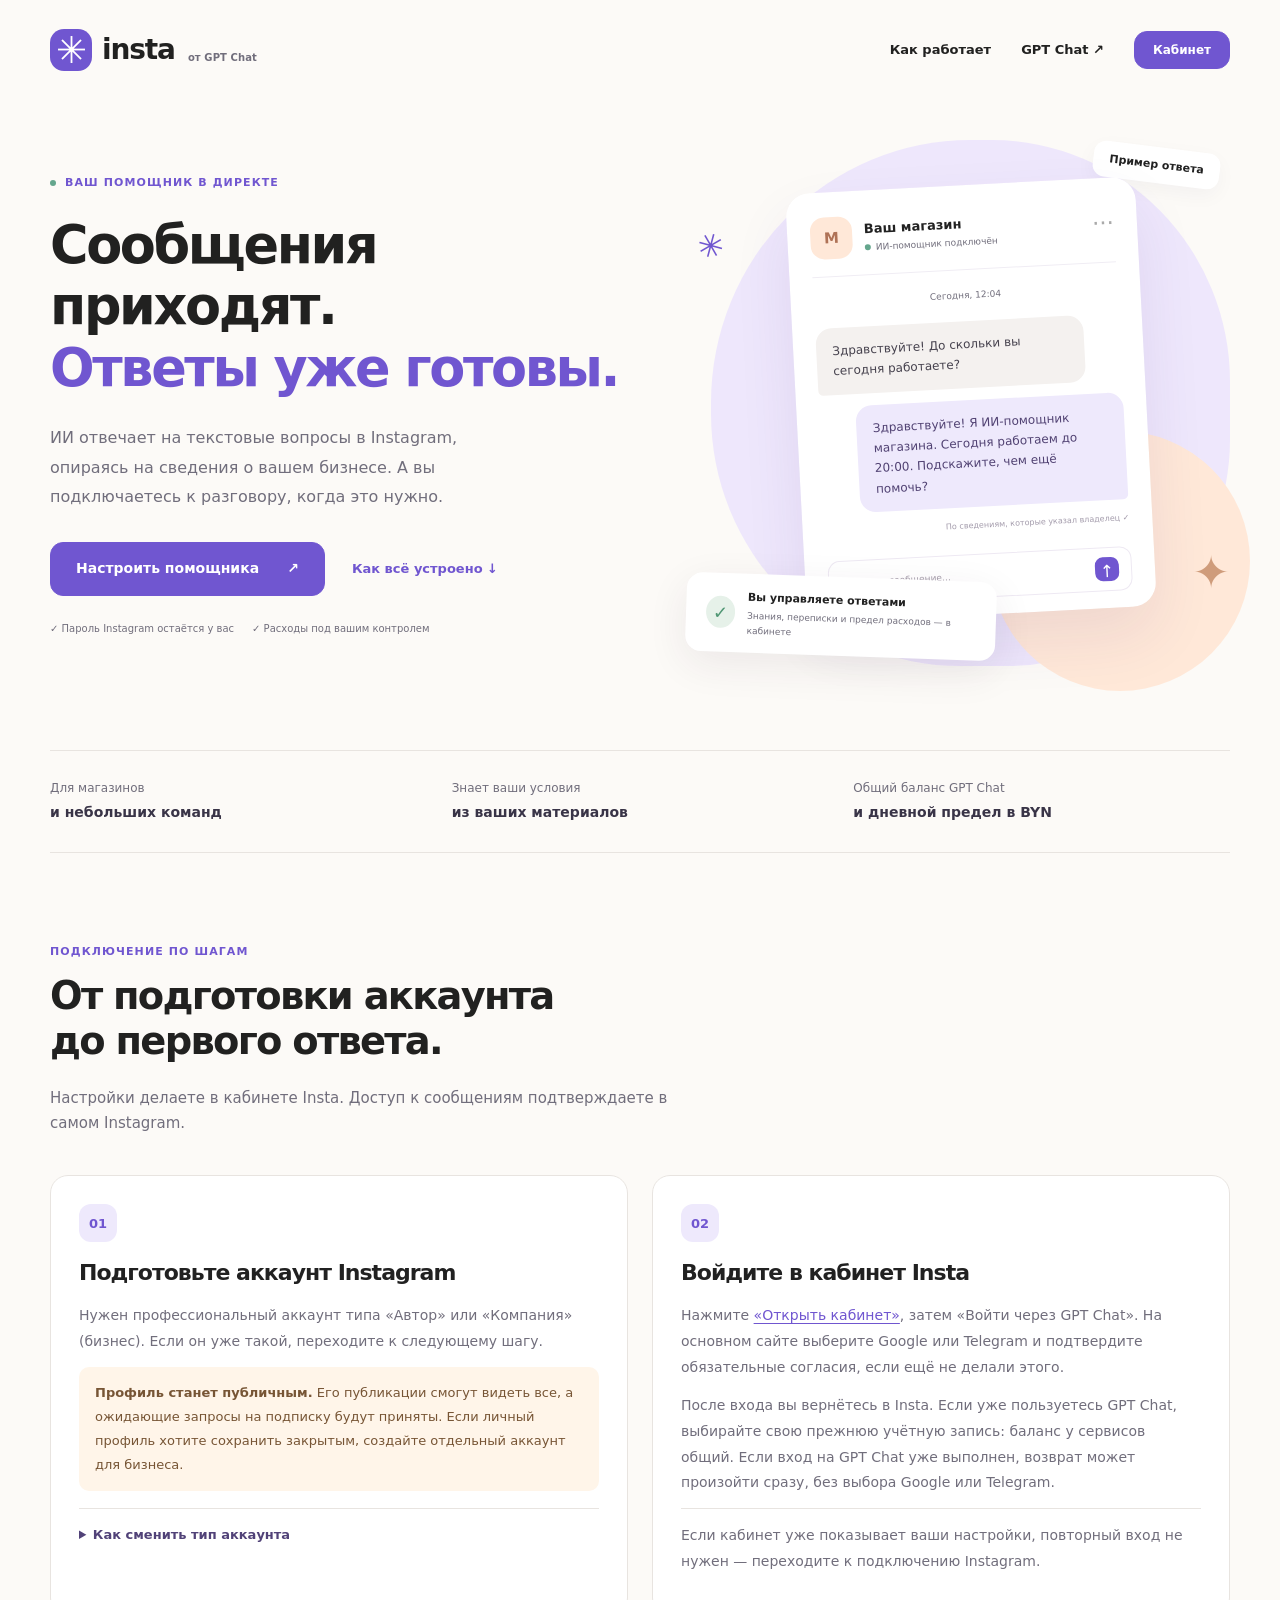
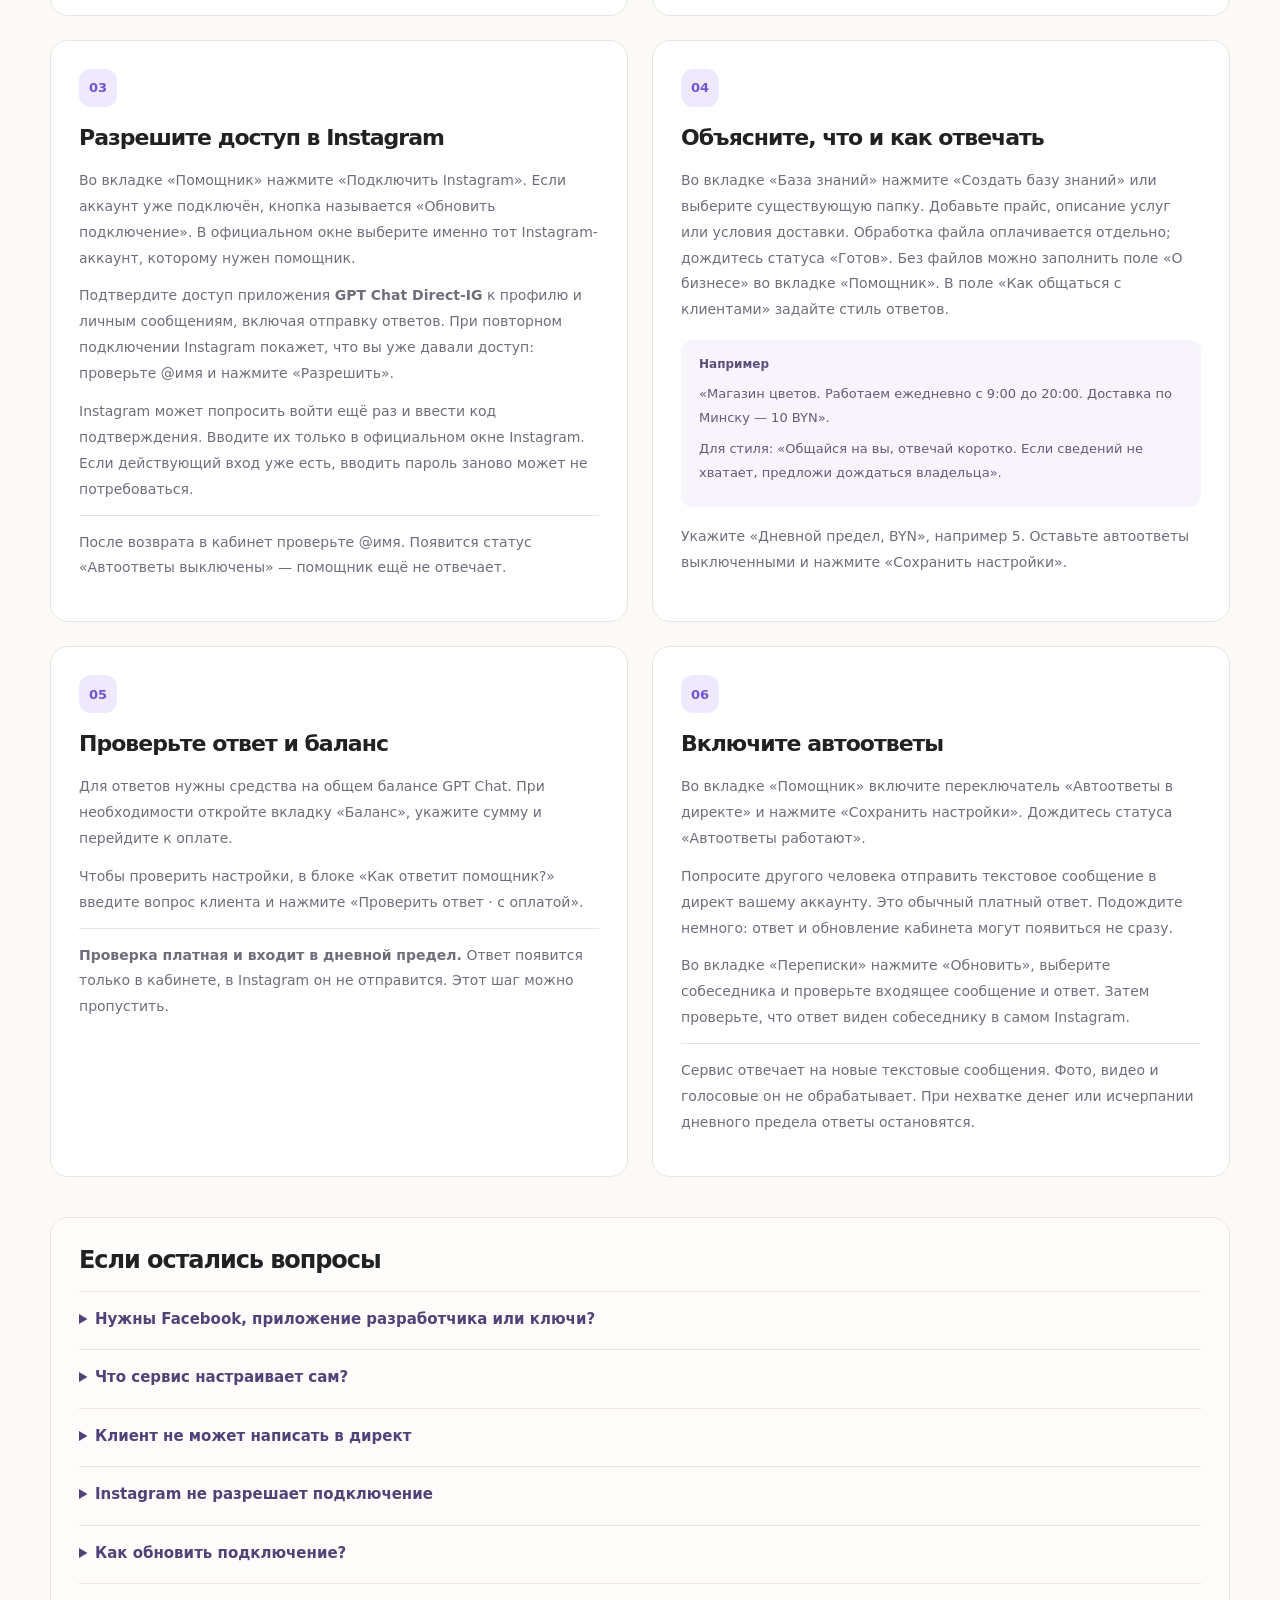
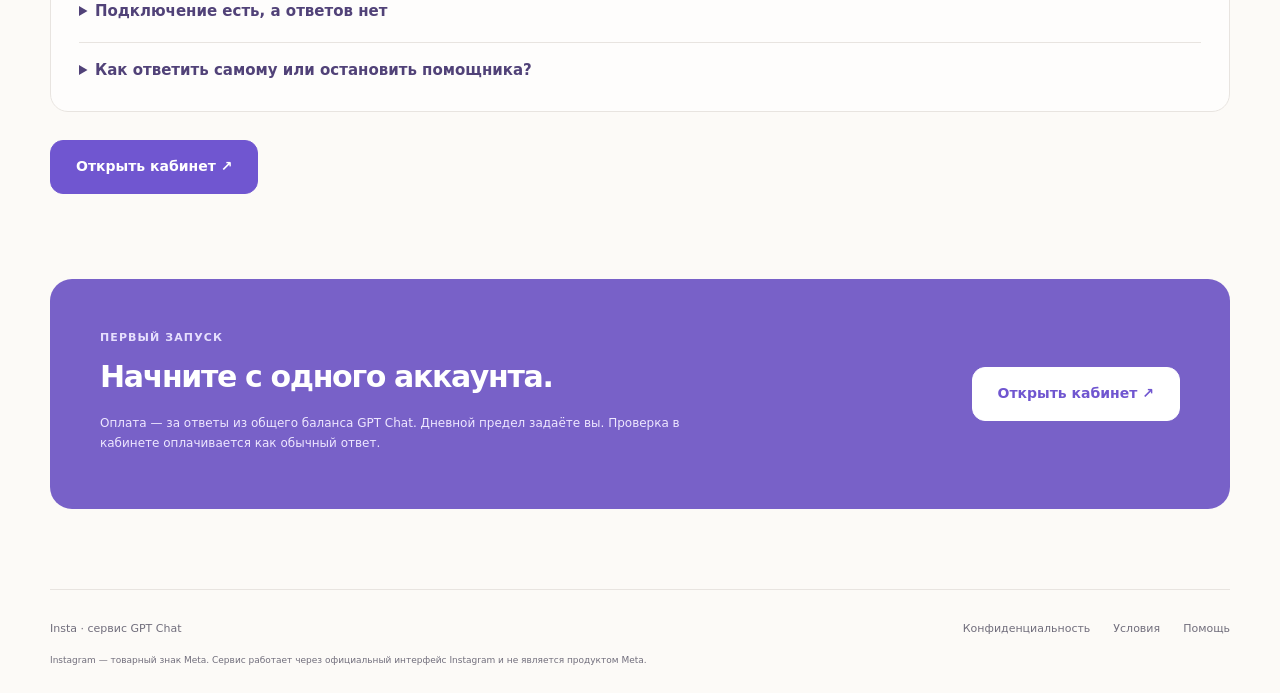
==== index.html @ 2edbf83d "Сохранить локальную сборку Insta" ====
<!DOCTYPE html><html  lang="ru"><head><meta charset="utf-8">
<meta name="viewport" content="width=device-width, initial-scale=1">
<title>Insta — ИИ-помощник для Instagram Direct</title>
<style id="vuetify-theme-stylesheet">:root {
      --v-theme-background: 252,250,247;
      --v-theme-background-overlay-multiplier: 1;
      --v-theme-surface: 255,255,255;
      --v-theme-surface-overlay-multiplier: 1;
      --v-theme-surface-bright: 255,255,255;
      --v-theme-surface-bright-overlay-multiplier: 1;
      --v-theme-surface-light: 238,238,238;
      --v-theme-surface-light-overlay-multiplier: 1;
      --v-theme-surface-variant: 66,66,66;
      --v-theme-surface-variant-overlay-multiplier: 2;
      --v-theme-on-surface-variant: 238,238,238;
      --v-theme-primary: 112,86,208;
      --v-theme-primary-overlay-multiplier: 2;
      --v-theme-primary-darken-1: 31,85,146;
      --v-theme-primary-darken-1-overlay-multiplier: 2;
      --v-theme-secondary: 72,169,166;
      --v-theme-secondary-overlay-multiplier: 1;
      --v-theme-secondary-darken-1: 1,135,134;
      --v-theme-secondary-darken-1-overlay-multiplier: 1;
      --v-theme-error: 173,69,60;
      --v-theme-error-overlay-multiplier: 2;
      --v-theme-info: 112,86,208;
      --v-theme-info-overlay-multiplier: 2;
      --v-theme-success: 57,118,88;
      --v-theme-success-overlay-multiplier: 2;
      --v-theme-warning: 166,108,39;
      --v-theme-warning-overlay-multiplier: 1;
      --v-theme-on-background: 0,0,0;
      --v-theme-on-surface: 0,0,0;
      --v-theme-on-surface-bright: 0,0,0;
      --v-theme-on-surface-light: 0,0,0;
      --v-theme-on-primary: 255,255,255;
      --v-theme-on-primary-darken-1: 255,255,255;
      --v-theme-on-secondary: 255,255,255;
      --v-theme-on-secondary-darken-1: 255,255,255;
      --v-theme-on-error: 255,255,255;
      --v-theme-on-info: 255,255,255;
      --v-theme-on-success: 255,255,255;
      --v-theme-on-warning: 255,255,255;
      --v-border-color: 0, 0, 0;
      --v-border-opacity: 0.12;
      --v-high-emphasis-opacity: 0.87;
      --v-medium-emphasis-opacity: 0.6;
      --v-disabled-opacity: 0.38;
      --v-idle-opacity: 0.04;
      --v-hover-opacity: 0.04;
      --v-focus-opacity: 0.12;
      --v-selected-opacity: 0.08;
      --v-activated-opacity: 0.12;
      --v-pressed-opacity: 0.12;
      --v-dragged-opacity: 0.08;
      --v-theme-kbd: 238, 238, 238;
      --v-theme-on-kbd: 0, 0, 0;
      --v-theme-code: 245, 245, 245;
      --v-theme-on-code: 0, 0, 0;
    }
    .v-theme--light {
      color-scheme: normal;
      --v-theme-background: 255,255,255;
      --v-theme-background-overlay-multiplier: 1;
      --v-theme-surface: 255,255,255;
      --v-theme-surface-overlay-multiplier: 1;
      --v-theme-surface-bright: 255,255,255;
      --v-theme-surface-bright-overlay-multiplier: 1;
      --v-theme-surface-light: 238,238,238;
      --v-theme-surface-light-overlay-multiplier: 1;
      --v-theme-surface-variant: 66,66,66;
      --v-theme-surface-variant-overlay-multiplier: 2;
      --v-theme-on-surface-variant: 238,238,238;
      --v-theme-primary: 24,103,192;
      --v-theme-primary-overlay-multiplier: 2;
      --v-theme-primary-darken-1: 31,85,146;
      --v-theme-primary-darken-1-overlay-multiplier: 2;
      --v-theme-secondary: 72,169,166;
      --v-theme-secondary-overlay-multiplier: 1;
      --v-theme-secondary-darken-1: 1,135,134;
      --v-theme-secondary-darken-1-overlay-multiplier: 1;
      --v-theme-error: 176,0,32;
      --v-theme-error-overlay-multiplier: 2;
      --v-theme-info: 33,150,243;
      --v-theme-info-overlay-multiplier: 1;
      --v-theme-success: 76,175,80;
      --v-theme-success-overlay-multiplier: 1;
      --v-theme-warning: 251,140,0;
      --v-theme-warning-overlay-multiplier: 1;
      --v-theme-on-background: 0,0,0;
      --v-theme-on-surface: 0,0,0;
      --v-theme-on-surface-bright: 0,0,0;
      --v-theme-on-surface-light: 0,0,0;
      --v-theme-on-primary: 255,255,255;
      --v-theme-on-primary-darken-1: 255,255,255;
      --v-theme-on-secondary: 255,255,255;
      --v-theme-on-secondary-darken-1: 255,255,255;
      --v-theme-on-error: 255,255,255;
      --v-theme-on-info: 255,255,255;
      --v-theme-on-success: 255,255,255;
      --v-theme-on-warning: 255,255,255;
      --v-border-color: 0, 0, 0;
      --v-border-opacity: 0.12;
      --v-high-emphasis-opacity: 0.87;
      --v-medium-emphasis-opacity: 0.6;
      --v-disabled-opacity: 0.38;
      --v-idle-opacity: 0.04;
      --v-hover-opacity: 0.04;
      --v-focus-opacity: 0.12;
      --v-selected-opacity: 0.08;
      --v-activated-opacity: 0.12;
      --v-pressed-opacity: 0.12;
      --v-dragged-opacity: 0.08;
      --v-theme-kbd: 238, 238, 238;
      --v-theme-on-kbd: 0, 0, 0;
      --v-theme-code: 245, 245, 245;
      --v-theme-on-code: 0, 0, 0;
    }
    .v-theme--dark {
      color-scheme: dark;
      --v-theme-background: 18,18,18;
      --v-theme-background-overlay-multiplier: 1;
      --v-theme-surface: 33,33,33;
      --v-theme-surface-overlay-multiplier: 1;
      --v-theme-surface-bright: 204,191,214;
      --v-theme-surface-bright-overlay-multiplier: 2;
      --v-theme-surface-light: 66,66,66;
      --v-theme-surface-light-overlay-multiplier: 1;
      --v-theme-surface-variant: 200,200,200;
      --v-theme-surface-variant-overlay-multiplier: 2;
      --v-theme-on-surface-variant: 0,0,0;
      --v-theme-primary: 33,150,243;
      --v-theme-primary-overlay-multiplier: 2;
      --v-theme-primary-darken-1: 39,124,193;
      --v-theme-primary-darken-1-overlay-multiplier: 2;
      --v-theme-secondary: 84,182,178;
      --v-theme-secondary-overlay-multiplier: 2;
      --v-theme-secondary-darken-1: 72,169,166;
      --v-theme-secondary-darken-1-overlay-multiplier: 2;
      --v-theme-error: 207,102,121;
      --v-theme-error-overlay-multiplier: 2;
      --v-theme-info: 33,150,243;
      --v-theme-info-overlay-multiplier: 2;
      --v-theme-success: 76,175,80;
      --v-theme-success-overlay-multiplier: 2;
      --v-theme-warning: 251,140,0;
      --v-theme-warning-overlay-multiplier: 2;
      --v-theme-on-background: 255,255,255;
      --v-theme-on-surface: 255,255,255;
      --v-theme-on-surface-bright: 0,0,0;
      --v-theme-on-surface-light: 255,255,255;
      --v-theme-on-primary: 255,255,255;
      --v-theme-on-primary-darken-1: 255,255,255;
      --v-theme-on-secondary: 255,255,255;
      --v-theme-on-secondary-darken-1: 255,255,255;
      --v-theme-on-error: 255,255,255;
      --v-theme-on-info: 255,255,255;
      --v-theme-on-success: 255,255,255;
      --v-theme-on-warning: 255,255,255;
      --v-border-color: 255, 255, 255;
      --v-border-opacity: 0.12;
      --v-high-emphasis-opacity: 1;
      --v-medium-emphasis-opacity: 0.7;
      --v-disabled-opacity: 0.5;
      --v-idle-opacity: 0.1;
      --v-hover-opacity: 0.04;
      --v-focus-opacity: 0.12;
      --v-selected-opacity: 0.08;
      --v-activated-opacity: 0.12;
      --v-pressed-opacity: 0.16;
      --v-dragged-opacity: 0.08;
      --v-theme-kbd: 66, 66, 66;
      --v-theme-on-kbd: 255, 255, 255;
      --v-theme-code: 52, 52, 52;
      --v-theme-on-code: 204, 204, 204;
    }
    .v-theme--insta {
      color-scheme: normal;
      --v-theme-background: 252,250,247;
      --v-theme-background-overlay-multiplier: 1;
      --v-theme-surface: 255,255,255;
      --v-theme-surface-overlay-multiplier: 1;
      --v-theme-surface-bright: 255,255,255;
      --v-theme-surface-bright-overlay-multiplier: 1;
      --v-theme-surface-light: 238,238,238;
      --v-theme-surface-light-overlay-multiplier: 1;
      --v-theme-surface-variant: 66,66,66;
      --v-theme-surface-variant-overlay-multiplier: 2;
      --v-theme-on-surface-variant: 238,238,238;
      --v-theme-primary: 112,86,208;
      --v-theme-primary-overlay-multiplier: 2;
      --v-theme-primary-darken-1: 31,85,146;
      --v-theme-primary-darken-1-overlay-multiplier: 2;
      --v-theme-secondary: 72,169,166;
      --v-theme-secondary-overlay-multiplier: 1;
      --v-theme-secondary-darken-1: 1,135,134;
      --v-theme-secondary-darken-1-overlay-multiplier: 1;
      --v-theme-error: 173,69,60;
      --v-theme-error-overlay-multiplier: 2;
      --v-theme-info: 112,86,208;
      --v-theme-info-overlay-multiplier: 2;
      --v-theme-success: 57,118,88;
      --v-theme-success-overlay-multiplier: 2;
      --v-theme-warning: 166,108,39;
      --v-theme-warning-overlay-multiplier: 1;
      --v-theme-on-background: 0,0,0;
      --v-theme-on-surface: 0,0,0;
      --v-theme-on-surface-bright: 0,0,0;
      --v-theme-on-surface-light: 0,0,0;
      --v-theme-on-primary: 255,255,255;
      --v-theme-on-primary-darken-1: 255,255,255;
      --v-theme-on-secondary: 255,255,255;
      --v-theme-on-secondary-darken-1: 255,255,255;
      --v-theme-on-error: 255,255,255;
      --v-theme-on-info: 255,255,255;
      --v-theme-on-success: 255,255,255;
      --v-theme-on-warning: 255,255,255;
      --v-border-color: 0, 0, 0;
      --v-border-opacity: 0.12;
      --v-high-emphasis-opacity: 0.87;
      --v-medium-emphasis-opacity: 0.6;
      --v-disabled-opacity: 0.38;
      --v-idle-opacity: 0.04;
      --v-hover-opacity: 0.04;
      --v-focus-opacity: 0.12;
      --v-selected-opacity: 0.08;
      --v-activated-opacity: 0.12;
      --v-pressed-opacity: 0.12;
      --v-dragged-opacity: 0.08;
      --v-theme-kbd: 238, 238, 238;
      --v-theme-on-kbd: 0, 0, 0;
      --v-theme-code: 245, 245, 245;
      --v-theme-on-code: 0, 0, 0;
    }
    .bg-background {
      --v-theme-overlay-multiplier: var(--v-theme-background-overlay-multiplier);
      background-color: rgb(var(--v-theme-background)) !important;
      color: rgb(var(--v-theme-on-background)) !important;
    }
    .bg-surface {
      --v-theme-overlay-multiplier: var(--v-theme-surface-overlay-multiplier);
      background-color: rgb(var(--v-theme-surface)) !important;
      color: rgb(var(--v-theme-on-surface)) !important;
    }
    .bg-surface-bright {
      --v-theme-overlay-multiplier: var(--v-theme-surface-bright-overlay-multiplier);
      background-color: rgb(var(--v-theme-surface-bright)) !important;
      color: rgb(var(--v-theme-on-surface-bright)) !important;
    }
    .bg-surface-light {
      --v-theme-overlay-multiplier: var(--v-theme-surface-light-overlay-multiplier);
      background-color: rgb(var(--v-theme-surface-light)) !important;
      color: rgb(var(--v-theme-on-surface-light)) !important;
    }
    .bg-surface-variant {
      --v-theme-overlay-multiplier: var(--v-theme-surface-variant-overlay-multiplier);
      background-color: rgb(var(--v-theme-surface-variant)) !important;
      color: rgb(var(--v-theme-on-surface-variant)) !important;
    }
    .bg-primary {
      --v-theme-overlay-multiplier: var(--v-theme-primary-overlay-multiplier);
      background-color: rgb(var(--v-theme-primary)) !important;
      color: rgb(var(--v-theme-on-primary)) !important;
    }
    .bg-primary-darken-1 {
      --v-theme-overlay-multiplier: var(--v-theme-primary-darken-1-overlay-multiplier);
      background-color: rgb(var(--v-theme-primary-darken-1)) !important;
      color: rgb(var(--v-theme-on-primary-darken-1)) !important;
    }
    .bg-secondary {
      --v-theme-overlay-multiplier: var(--v-theme-secondary-overlay-multiplier);
      background-color: rgb(var(--v-theme-secondary)) !important;
      color: rgb(var(--v-theme-on-secondary)) !important;
    }
    .bg-secondary-darken-1 {
      --v-theme-overlay-multiplier: var(--v-theme-secondary-darken-1-overlay-multiplier);
      background-color: rgb(var(--v-theme-secondary-darken-1)) !important;
      color: rgb(var(--v-theme-on-secondary-darken-1)) !important;
    }
    .bg-error {
      --v-theme-overlay-multiplier: var(--v-theme-error-overlay-multiplier);
      background-color: rgb(var(--v-theme-error)) !important;
      color: rgb(var(--v-theme-on-error)) !important;
    }
    .bg-info {
      --v-theme-overlay-multiplier: var(--v-theme-info-overlay-multiplier);
      background-color: rgb(var(--v-theme-info)) !important;
      color: rgb(var(--v-theme-on-info)) !important;
    }
    .bg-success {
      --v-theme-overlay-multiplier: var(--v-theme-success-overlay-multiplier);
      background-color: rgb(var(--v-theme-success)) !important;
      color: rgb(var(--v-theme-on-success)) !important;
    }
    .bg-warning {
      --v-theme-overlay-multiplier: var(--v-theme-warning-overlay-multiplier);
      background-color: rgb(var(--v-theme-warning)) !important;
      color: rgb(var(--v-theme-on-warning)) !important;
    }
    .text-background {
      color: rgb(var(--v-theme-background)) !important;
    }
    .border-background {
      --v-border-color: var(--v-theme-background);
    }
    .text-surface {
      color: rgb(var(--v-theme-surface)) !important;
    }
    .border-surface {
      --v-border-color: var(--v-theme-surface);
    }
    .text-surface-bright {
      color: rgb(var(--v-theme-surface-bright)) !important;
    }
    .border-surface-bright {
      --v-border-color: var(--v-theme-surface-bright);
    }
    .text-surface-light {
      color: rgb(var(--v-theme-surface-light)) !important;
    }
    .border-surface-light {
      --v-border-color: var(--v-theme-surface-light);
    }
    .text-surface-variant {
      color: rgb(var(--v-theme-surface-variant)) !important;
    }
    .border-surface-variant {
      --v-border-color: var(--v-theme-surface-variant);
    }
    .on-surface-variant {
      color: rgb(var(--v-theme-on-surface-variant)) !important;
    }
    .text-primary {
      color: rgb(var(--v-theme-primary)) !important;
    }
    .border-primary {
      --v-border-color: var(--v-theme-primary);
    }
    .text-primary-darken-1 {
      color: rgb(var(--v-theme-primary-darken-1)) !important;
    }
    .border-primary-darken-1 {
      --v-border-color: var(--v-theme-primary-darken-1);
    }
    .text-secondary {
      color: rgb(var(--v-theme-secondary)) !important;
    }
    .border-secondary {
      --v-border-color: var(--v-theme-secondary);
    }
    .text-secondary-darken-1 {
      color: rgb(var(--v-theme-secondary-darken-1)) !important;
    }
    .border-secondary-darken-1 {
      --v-border-color: var(--v-theme-secondary-darken-1);
    }
    .text-error {
      color: rgb(var(--v-theme-error)) !important;
    }
    .border-error {
      --v-border-color: var(--v-theme-error);
    }
    .text-info {
      color: rgb(var(--v-theme-info)) !important;
    }
    .border-info {
      --v-border-color: var(--v-theme-info);
    }
    .text-success {
      color: rgb(var(--v-theme-success)) !important;
    }
    .border-success {
      --v-border-color: var(--v-theme-success);
    }
    .text-warning {
      color: rgb(var(--v-theme-warning)) !important;
    }
    .border-warning {
      --v-border-color: var(--v-theme-warning);
    }
    .on-background {
      color: rgb(var(--v-theme-on-background)) !important;
    }
    .on-surface {
      color: rgb(var(--v-theme-on-surface)) !important;
    }
    .on-surface-bright {
      color: rgb(var(--v-theme-on-surface-bright)) !important;
    }
    .on-surface-light {
      color: rgb(var(--v-theme-on-surface-light)) !important;
    }
    .on-primary {
      color: rgb(var(--v-theme-on-primary)) !important;
    }
    .on-primary-darken-1 {
      color: rgb(var(--v-theme-on-primary-darken-1)) !important;
    }
    .on-secondary {
      color: rgb(var(--v-theme-on-secondary)) !important;
    }
    .on-secondary-darken-1 {
      color: rgb(var(--v-theme-on-secondary-darken-1)) !important;
    }
    .on-error {
      color: rgb(var(--v-theme-on-error)) !important;
    }
    .on-info {
      color: rgb(var(--v-theme-on-info)) !important;
    }
    .on-success {
      color: rgb(var(--v-theme-on-success)) !important;
    }
    .on-warning {
      color: rgb(var(--v-theme-on-warning)) !important;
    }
</style>
<style>@keyframes v-shake{59%{margin-left:0}60%,80%{margin-left:2px}70%,90%{margin-left:-2px}}.bg-black{background-color:#000!important;color:#fff!important}.bg-white{background-color:#fff!important;color:#000!important}.bg-transparent{background-color:transparent!important;color:currentColor!important}.bg-red{background-color:#f44336!important;color:#fff!important}.bg-red-lighten-5{background-color:#ffebee!important;color:#000!important}.bg-red-lighten-4{background-color:#ffcdd2!important;color:#000!important}.bg-red-lighten-3{background-color:#ef9a9a!important;color:#000!important}.bg-red-lighten-2{background-color:#e57373!important;color:#fff!important}.bg-red-lighten-1{background-color:#ef5350!important;color:#fff!important}.bg-red-darken-1{background-color:#e53935!important;color:#fff!important}.bg-red-darken-2{background-color:#d32f2f!important;color:#fff!important}.bg-red-darken-3{background-color:#c62828!important;color:#fff!important}.bg-red-darken-4{background-color:#b71c1c!important;color:#fff!important}.bg-red-accent-1{background-color:#ff8a80!important;color:#000!important}.bg-red-accent-2{background-color:#ff5252!important;color:#fff!important}.bg-red-accent-3{background-color:#ff1744!important;color:#fff!important}.bg-red-accent-4{background-color:#d50000!important;color:#fff!important}.bg-pink{background-color:#e91e63!important;color:#fff!important}.bg-pink-lighten-5{background-color:#fce4ec!important;color:#000!important}.bg-pink-lighten-4{background-color:#f8bbd0!important;color:#000!important}.bg-pink-lighten-3{background-color:#f48fb1!important;color:#000!important}.bg-pink-lighten-2{background-color:#f06292!important;color:#fff!important}.bg-pink-lighten-1{background-color:#ec407a!important;color:#fff!important}.bg-pink-darken-1{background-color:#d81b60!important;color:#fff!important}.bg-pink-darken-2{background-color:#c2185b!important;color:#fff!important}.bg-pink-darken-3{background-color:#ad1457!important;color:#fff!important}.bg-pink-darken-4{background-color:#880e4f!important;color:#fff!important}.bg-pink-accent-1{background-color:#ff80ab!important;color:#fff!important}.bg-pink-accent-2{background-color:#ff4081!important;color:#fff!important}.bg-pink-accent-3{background-color:#f50057!important;color:#fff!important}.bg-pink-accent-4{background-color:#c51162!important;color:#fff!important}.bg-purple{background-color:#9c27b0!important;color:#fff!important}.bg-purple-lighten-5{background-color:#f3e5f5!important;color:#000!important}.bg-purple-lighten-4{background-color:#e1bee7!important;color:#000!important}.bg-purple-lighten-3{background-color:#ce93d8!important;color:#fff!important}.bg-purple-lighten-2{background-color:#ba68c8!important;color:#fff!important}.bg-purple-lighten-1{background-color:#ab47bc!important;color:#fff!important}.bg-purple-darken-1{background-color:#8e24aa!important;color:#fff!important}.bg-purple-darken-2{background-color:#7b1fa2!important;color:#fff!important}.bg-purple-darken-3{background-color:#6a1b9a!important;color:#fff!important}.bg-purple-darken-4{background-color:#4a148c!important;color:#fff!important}.bg-purple-accent-1{background-color:#ea80fc!important;color:#fff!important}.bg-purple-accent-2{background-color:#e040fb!important;color:#fff!important}.bg-purple-accent-3{background-color:#d500f9!important;color:#fff!important}.bg-purple-accent-4{background-color:#a0f!important;color:#fff!important}.bg-deep-purple{background-color:#673ab7!important;color:#fff!important}.bg-deep-purple-lighten-5{background-color:#ede7f6!important;color:#000!important}.bg-deep-purple-lighten-4{background-color:#d1c4e9!important;color:#000!important}.bg-deep-purple-lighten-3{background-color:#b39ddb!important;color:#fff!important}.bg-deep-purple-lighten-2{background-color:#9575cd!important;color:#fff!important}.bg-deep-purple-lighten-1{background-color:#7e57c2!important;color:#fff!important}.bg-deep-purple-darken-1{background-color:#5e35b1!important;color:#fff!important}.bg-deep-purple-darken-2{background-color:#512da8!important;color:#fff!important}.bg-deep-purple-darken-3{background-color:#4527a0!important;color:#fff!important}.bg-deep-purple-darken-4{background-color:#311b92!important;color:#fff!important}.bg-deep-purple-accent-1{background-color:#b388ff!important;color:#fff!important}.bg-deep-purple-accent-2{background-color:#7c4dff!important;color:#fff!important}.bg-deep-purple-accent-3{background-color:#651fff!important;color:#fff!important}.bg-deep-purple-accent-4{background-color:#6200ea!important;color:#fff!important}.bg-indigo{background-color:#3f51b5!important;color:#fff!important}.bg-indigo-lighten-5{background-color:#e8eaf6!important;color:#000!important}.bg-indigo-lighten-4{background-color:#c5cae9!important;color:#000!important}.bg-indigo-lighten-3{background-color:#9fa8da!important;color:#fff!important}.bg-indigo-lighten-2{background-color:#7986cb!important;color:#fff!important}.bg-indigo-lighten-1{background-color:#5c6bc0!important;color:#fff!important}.bg-indigo-darken-1{background-color:#3949ab!important;color:#fff!important}.bg-indigo-darken-2{background-color:#303f9f!important;color:#fff!important}.bg-indigo-darken-3{background-color:#283593!important;color:#fff!important}.bg-indigo-darken-4{background-color:#1a237e!important;color:#fff!important}.bg-indigo-accent-1{background-color:#8c9eff!important;color:#fff!important}.bg-indigo-accent-2{background-color:#536dfe!important;color:#fff!important}.bg-indigo-accent-3{background-color:#3d5afe!important;color:#fff!important}.bg-indigo-accent-4{background-color:#304ffe!important;color:#fff!important}.bg-blue{background-color:#2196f3!important;color:#fff!important}.bg-blue-lighten-5{background-color:#e3f2fd!important;color:#000!important}.bg-blue-lighten-4{background-color:#bbdefb!important;color:#000!important}.bg-blue-lighten-3{background-color:#90caf9!important;color:#000!important}.bg-blue-lighten-2{background-color:#64b5f6!important;color:#000!important}.bg-blue-lighten-1{background-color:#42a5f5!important;color:#fff!important}.bg-blue-darken-1{background-color:#1e88e5!important;color:#fff!important}.bg-blue-darken-2{background-color:#1976d2!important;color:#fff!important}.bg-blue-darken-3{background-color:#1565c0!important;color:#fff!important}.bg-blue-darken-4{background-color:#0d47a1!important;color:#fff!important}.bg-blue-accent-1{background-color:#82b1ff!important;color:#000!important}.bg-blue-accent-2{background-color:#448aff!important;color:#fff!important}.bg-blue-accent-3{background-color:#2979ff!important;color:#fff!important}.bg-blue-accent-4{background-color:#2962ff!important;color:#fff!important}.bg-light-blue{background-color:#03a9f4!important;color:#fff!important}.bg-light-blue-lighten-5{background-color:#e1f5fe!important;color:#000!important}.bg-light-blue-lighten-4{background-color:#b3e5fc!important;color:#000!important}.bg-light-blue-lighten-3{background-color:#81d4fa!important;color:#000!important}.bg-light-blue-lighten-2{background-color:#4fc3f7!important;color:#000!important}.bg-light-blue-lighten-1{background-color:#29b6f6!important;color:#000!important}.bg-light-blue-darken-1{background-color:#039be5!important;color:#fff!important}.bg-light-blue-darken-2{background-color:#0288d1!important;color:#fff!important}.bg-light-blue-darken-3{background-color:#0277bd!important;color:#fff!important}.bg-light-blue-darken-4{background-color:#01579b!important;color:#fff!important}.bg-light-blue-accent-1{background-color:#80d8ff!important;color:#000!important}.bg-light-blue-accent-2{background-color:#40c4ff!important;color:#000!important}.bg-light-blue-accent-3{background-color:#00b0ff!important;color:#fff!important}.bg-light-blue-accent-4{background-color:#0091ea!important;color:#fff!important}.bg-cyan{background-color:#00bcd4!important;color:#000!important}.bg-cyan-lighten-5{background-color:#e0f7fa!important;color:#000!important}.bg-cyan-lighten-4{background-color:#b2ebf2!important;color:#000!important}.bg-cyan-lighten-3{background-color:#80deea!important;color:#000!important}.bg-cyan-lighten-2{background-color:#4dd0e1!important;color:#000!important}.bg-cyan-lighten-1{background-color:#26c6da!important;color:#000!important}.bg-cyan-darken-1{background-color:#00acc1!important;color:#fff!important}.bg-cyan-darken-2{background-color:#0097a7!important;color:#fff!important}.bg-cyan-darken-3{background-color:#00838f!important;color:#fff!important}.bg-cyan-darken-4{background-color:#006064!important;color:#fff!important}.bg-cyan-accent-1{background-color:#84ffff!important;color:#000!important}.bg-cyan-accent-2{background-color:#18ffff!important;color:#000!important}.bg-cyan-accent-3{background-color:#00e5ff!important;color:#000!important}.bg-cyan-accent-4{background-color:#00b8d4!important;color:#fff!important}.bg-teal{background-color:#009688!important;color:#fff!important}.bg-teal-lighten-5{background-color:#e0f2f1!important;color:#000!important}.bg-teal-lighten-4{background-color:#b2dfdb!important;color:#000!important}.bg-teal-lighten-3{background-color:#80cbc4!important;color:#000!important}.bg-teal-lighten-2{background-color:#4db6ac!important;color:#fff!important}.bg-teal-lighten-1{background-color:#26a69a!important;color:#fff!important}.bg-teal-darken-1{background-color:#00897b!important;color:#fff!important}.bg-teal-darken-2{background-color:#00796b!important;color:#fff!important}.bg-teal-darken-3{background-color:#00695c!important;color:#fff!important}.bg-teal-darken-4{background-color:#004d40!important;color:#fff!important}.bg-teal-accent-1{background-color:#a7ffeb!important;color:#000!important}.bg-teal-accent-2{background-color:#64ffda!important;color:#000!important}.bg-teal-accent-3{background-color:#1de9b6!important;color:#000!important}.bg-teal-accent-4{background-color:#00bfa5!important;color:#fff!important}.bg-green{background-color:#4caf50!important;color:#fff!important}.bg-green-lighten-5{background-color:#e8f5e9!important;color:#000!important}.bg-green-lighten-4{background-color:#c8e6c9!important;color:#000!important}.bg-green-lighten-3{background-color:#a5d6a7!important;color:#000!important}.bg-green-lighten-2{background-color:#81c784!important;color:#000!important}.bg-green-lighten-1{background-color:#66bb6a!important;color:#fff!important}.bg-green-darken-1{background-color:#43a047!important;color:#fff!important}.bg-green-darken-2{background-color:#388e3c!important;color:#fff!important}.bg-green-darken-3{background-color:#2e7d32!important;color:#fff!important}.bg-green-darken-4{background-color:#1b5e20!important;color:#fff!important}.bg-green-accent-1{background-color:#b9f6ca!important;color:#000!important}.bg-green-accent-2{background-color:#69f0ae!important;color:#000!important}.bg-green-accent-3{background-color:#00e676!important;color:#000!important}.bg-green-accent-4{background-color:#00c853!important;color:#000!important}.bg-light-green{background-color:#8bc34a!important;color:#000!important}.bg-light-green-lighten-5{background-color:#f1f8e9!important;color:#000!important}.bg-light-green-lighten-4{background-color:#dcedc8!important;color:#000!important}.bg-light-green-lighten-3{background-color:#c5e1a5!important;color:#000!important}.bg-light-green-lighten-2{background-color:#aed581!important;color:#000!important}.bg-light-green-lighten-1{background-color:#9ccc65!important;color:#000!important}.bg-light-green-darken-1{background-color:#7cb342!important;color:#fff!important}.bg-light-green-darken-2{background-color:#689f38!important;color:#fff!important}.bg-light-green-darken-3{background-color:#558b2f!important;color:#fff!important}.bg-light-green-darken-4{background-color:#33691e!important;color:#fff!important}.bg-light-green-accent-1{background-color:#ccff90!important;color:#000!important}.bg-light-green-accent-2{background-color:#b2ff59!important;color:#000!important}.bg-light-green-accent-3{background-color:#76ff03!important;color:#000!important}.bg-light-green-accent-4{background-color:#64dd17!important;color:#000!important}.bg-lime{background-color:#cddc39!important;color:#000!important}.bg-lime-lighten-5{background-color:#f9fbe7!important;color:#000!important}.bg-lime-lighten-4{background-color:#f0f4c3!important;color:#000!important}.bg-lime-lighten-3{background-color:#e6ee9c!important;color:#000!important}.bg-lime-lighten-2{background-color:#dce775!important;color:#000!important}.bg-lime-lighten-1{background-color:#d4e157!important;color:#000!important}.bg-lime-darken-1{background-color:#c0ca33!important;color:#000!important}.bg-lime-darken-2{background-color:#afb42b!important;color:#000!important}.bg-lime-darken-3{background-color:#9e9d24!important;color:#fff!important}.bg-lime-darken-4{background-color:#827717!important;color:#fff!important}.bg-lime-accent-1{background-color:#f4ff81!important;color:#000!important}.bg-lime-accent-2{background-color:#eeff41!important;color:#000!important}.bg-lime-accent-3{background-color:#c6ff00!important;color:#000!important}.bg-lime-accent-4{background-color:#aeea00!important;color:#000!important}.bg-yellow{background-color:#ffeb3b!important;color:#000!important}.bg-yellow-lighten-5{background-color:#fffde7!important;color:#000!important}.bg-yellow-lighten-4{background-color:#fff9c4!important;color:#000!important}.bg-yellow-lighten-3{background-color:#fff59d!important;color:#000!important}.bg-yellow-lighten-2{background-color:#fff176!important;color:#000!important}.bg-yellow-lighten-1{background-color:#ffee58!important;color:#000!important}.bg-yellow-darken-1{background-color:#fdd835!important;color:#000!important}.bg-yellow-darken-2{background-color:#fbc02d!important;color:#000!important}.bg-yellow-darken-3{background-color:#f9a825!important;color:#000!important}.bg-yellow-darken-4{background-color:#f57f17!important;color:#fff!important}.bg-yellow-accent-1{background-color:#ffff8d!important;color:#000!important}.bg-yellow-accent-2{background-color:#ff0!important;color:#000!important}.bg-yellow-accent-3{background-color:#ffea00!important;color:#000!important}.bg-yellow-accent-4{background-color:#ffd600!important;color:#000!important}.bg-amber{background-color:#ffc107!important;color:#000!important}.bg-amber-lighten-5{background-color:#fff8e1!important;color:#000!important}.bg-amber-lighten-4{background-color:#ffecb3!important;color:#000!important}.bg-amber-lighten-3{background-color:#ffe082!important;color:#000!important}.bg-amber-lighten-2{background-color:#ffd54f!important;color:#000!important}.bg-amber-lighten-1{background-color:#ffca28!important;color:#000!important}.bg-amber-darken-1{background-color:#ffb300!important;color:#000!important}.bg-amber-darken-2{background-color:#ffa000!important;color:#000!important}.bg-amber-darken-3{background-color:#ff8f00!important;color:#000!important}.bg-amber-darken-4{background-color:#ff6f00!important;color:#fff!important}.bg-amber-accent-1{background-color:#ffe57f!important;color:#000!important}.bg-amber-accent-2{background-color:#ffd740!important;color:#000!important}.bg-amber-accent-3{background-color:#ffc400!important;color:#000!important}.bg-amber-accent-4{background-color:#ffab00!important;color:#000!important}.bg-orange{background-color:#ff9800!important;color:#000!important}.bg-orange-lighten-5{background-color:#fff3e0!important;color:#000!important}.bg-orange-lighten-4{background-color:#ffe0b2!important;color:#000!important}.bg-orange-lighten-3{background-color:#ffcc80!important;color:#000!important}.bg-orange-lighten-2{background-color:#ffb74d!important;color:#000!important}.bg-orange-lighten-1{background-color:#ffa726!important;color:#000!important}.bg-orange-darken-1{background-color:#fb8c00!important;color:#fff!important}.bg-orange-darken-2{background-color:#f57c00!important;color:#fff!important}.bg-orange-darken-3{background-color:#ef6c00!important;color:#fff!important}.bg-orange-darken-4{background-color:#e65100!important;color:#fff!important}.bg-orange-accent-1{background-color:#ffd180!important;color:#000!important}.bg-orange-accent-2{background-color:#ffab40!important;color:#000!important}.bg-orange-accent-3{background-color:#ff9100!important;color:#000!important}.bg-orange-accent-4{background-color:#ff6d00!important;color:#fff!important}.bg-deep-orange{background-color:#ff5722!important;color:#fff!important}.bg-deep-orange-lighten-5{background-color:#fbe9e7!important;color:#000!important}.bg-deep-orange-lighten-4{background-color:#ffccbc!important;color:#000!important}.bg-deep-orange-lighten-3{background-color:#ffab91!important;color:#000!important}.bg-deep-orange-lighten-2{background-color:#ff8a65!important;color:#000!important}.bg-deep-orange-lighten-1{background-color:#ff7043!important;color:#fff!important}.bg-deep-orange-darken-1{background-color:#f4511e!important;color:#fff!important}.bg-deep-orange-darken-2{background-color:#e64a19!important;color:#fff!important}.bg-deep-orange-darken-3{background-color:#d84315!important;color:#fff!important}.bg-deep-orange-darken-4{background-color:#bf360c!important;color:#fff!important}.bg-deep-orange-accent-1{background-color:#ff9e80!important;color:#000!important}.bg-deep-orange-accent-2{background-color:#ff6e40!important;color:#fff!important}.bg-deep-orange-accent-3{background-color:#ff3d00!important;color:#fff!important}.bg-deep-orange-accent-4{background-color:#dd2c00!important;color:#fff!important}.bg-brown{background-color:#795548!important;color:#fff!important}.bg-brown-lighten-5{background-color:#efebe9!important;color:#000!important}.bg-brown-lighten-4{background-color:#d7ccc8!important;color:#000!important}.bg-brown-lighten-3{background-color:#bcaaa4!important;color:#000!important}.bg-brown-lighten-2{background-color:#a1887f!important;color:#fff!important}.bg-brown-lighten-1{background-color:#8d6e63!important;color:#fff!important}.bg-brown-darken-1{background-color:#6d4c41!important;color:#fff!important}.bg-brown-darken-2{background-color:#5d4037!important;color:#fff!important}.bg-brown-darken-3{background-color:#4e342e!important;color:#fff!important}.bg-brown-darken-4{background-color:#3e2723!important;color:#fff!important}.bg-blue-grey{background-color:#607d8b!important;color:#fff!important}.bg-blue-grey-lighten-5{background-color:#eceff1!important;color:#000!important}.bg-blue-grey-lighten-4{background-color:#cfd8dc!important;color:#000!important}.bg-blue-grey-lighten-3{background-color:#b0bec5!important;color:#000!important}.bg-blue-grey-lighten-2{background-color:#90a4ae!important;color:#fff!important}.bg-blue-grey-lighten-1{background-color:#78909c!important;color:#fff!important}.bg-blue-grey-darken-1{background-color:#546e7a!important;color:#fff!important}.bg-blue-grey-darken-2{background-color:#455a64!important;color:#fff!important}.bg-blue-grey-darken-3{background-color:#37474f!important;color:#fff!important}.bg-blue-grey-darken-4{background-color:#263238!important;color:#fff!important}.bg-grey{background-color:#9e9e9e!important;color:#fff!important}.bg-grey-lighten-5{background-color:#fafafa!important;color:#000!important}.bg-grey-lighten-4{background-color:#f5f5f5!important;color:#000!important}.bg-grey-lighten-3{background-color:#eee!important;color:#000!important}.bg-grey-lighten-2{background-color:#e0e0e0!important;color:#000!important}.bg-grey-lighten-1{background-color:#bdbdbd!important;color:#000!important}.bg-grey-darken-1{background-color:#757575!important;color:#fff!important}.bg-grey-darken-2{background-color:#616161!important;color:#fff!important}.bg-grey-darken-3{background-color:#424242!important;color:#fff!important}.bg-grey-darken-4{background-color:#212121!important;color:#fff!important}.bg-shades-black{background-color:#000!important;color:#fff!important}.bg-shades-white{background-color:#fff!important;color:#000!important}.bg-shades-transparent{background-color:transparent!important;color:currentColor!important}.text-black{color:#000!important}.text-white{color:#fff!important}.text-transparent{color:transparent!important}.text-red{color:#f44336!important}.text-red-lighten-5{color:#ffebee!important}.text-red-lighten-4{color:#ffcdd2!important}.text-red-lighten-3{color:#ef9a9a!important}.text-red-lighten-2{color:#e57373!important}.text-red-lighten-1{color:#ef5350!important}.text-red-darken-1{color:#e53935!important}.text-red-darken-2{color:#d32f2f!important}.text-red-darken-3{color:#c62828!important}.text-red-darken-4{color:#b71c1c!important}.text-red-accent-1{color:#ff8a80!important}.text-red-accent-2{color:#ff5252!important}.text-red-accent-3{color:#ff1744!important}.text-red-accent-4{color:#d50000!important}.text-pink{color:#e91e63!important}.text-pink-lighten-5{color:#fce4ec!important}.text-pink-lighten-4{color:#f8bbd0!important}.text-pink-lighten-3{color:#f48fb1!important}.text-pink-lighten-2{color:#f06292!important}.text-pink-lighten-1{color:#ec407a!important}.text-pink-darken-1{color:#d81b60!important}.text-pink-darken-2{color:#c2185b!important}.text-pink-darken-3{color:#ad1457!important}.text-pink-darken-4{color:#880e4f!important}.text-pink-accent-1{color:#ff80ab!important}.text-pink-accent-2{color:#ff4081!important}.text-pink-accent-3{color:#f50057!important}.text-pink-accent-4{color:#c51162!important}.text-purple{color:#9c27b0!important}.text-purple-lighten-5{color:#f3e5f5!important}.text-purple-lighten-4{color:#e1bee7!important}.text-purple-lighten-3{color:#ce93d8!important}.text-purple-lighten-2{color:#ba68c8!important}.text-purple-lighten-1{color:#ab47bc!important}.text-purple-darken-1{color:#8e24aa!important}.text-purple-darken-2{color:#7b1fa2!important}.text-purple-darken-3{color:#6a1b9a!important}.text-purple-darken-4{color:#4a148c!important}.text-purple-accent-1{color:#ea80fc!important}.text-purple-accent-2{color:#e040fb!important}.text-purple-accent-3{color:#d500f9!important}.text-purple-accent-4{color:#a0f!important}.text-deep-purple{color:#673ab7!important}.text-deep-purple-lighten-5{color:#ede7f6!important}.text-deep-purple-lighten-4{color:#d1c4e9!important}.text-deep-purple-lighten-3{color:#b39ddb!important}.text-deep-purple-lighten-2{color:#9575cd!important}.text-deep-purple-lighten-1{color:#7e57c2!important}.text-deep-purple-darken-1{color:#5e35b1!important}.text-deep-purple-darken-2{color:#512da8!important}.text-deep-purple-darken-3{color:#4527a0!important}.text-deep-purple-darken-4{color:#311b92!important}.text-deep-purple-accent-1{color:#b388ff!important}.text-deep-purple-accent-2{color:#7c4dff!important}.text-deep-purple-accent-3{color:#651fff!important}.text-deep-purple-accent-4{color:#6200ea!important}.text-indigo{color:#3f51b5!important}.text-indigo-lighten-5{color:#e8eaf6!important}.text-indigo-lighten-4{color:#c5cae9!important}.text-indigo-lighten-3{color:#9fa8da!important}.text-indigo-lighten-2{color:#7986cb!important}.text-indigo-lighten-1{color:#5c6bc0!important}.text-indigo-darken-1{color:#3949ab!important}.text-indigo-darken-2{color:#303f9f!important}.text-indigo-darken-3{color:#283593!important}.text-indigo-darken-4{color:#1a237e!important}.text-indigo-accent-1{color:#8c9eff!important}.text-indigo-accent-2{color:#536dfe!important}.text-indigo-accent-3{color:#3d5afe!important}.text-indigo-accent-4{color:#304ffe!important}.text-blue{color:#2196f3!important}.text-blue-lighten-5{color:#e3f2fd!important}.text-blue-lighten-4{color:#bbdefb!important}.text-blue-lighten-3{color:#90caf9!important}.text-blue-lighten-2{color:#64b5f6!important}.text-blue-lighten-1{color:#42a5f5!important}.text-blue-darken-1{color:#1e88e5!important}.text-blue-darken-2{color:#1976d2!important}.text-blue-darken-3{color:#1565c0!important}.text-blue-darken-4{color:#0d47a1!important}.text-blue-accent-1{color:#82b1ff!important}.text-blue-accent-2{color:#448aff!important}.text-blue-accent-3{color:#2979ff!important}.text-blue-accent-4{color:#2962ff!important}.text-light-blue{color:#03a9f4!important}.text-light-blue-lighten-5{color:#e1f5fe!important}.text-light-blue-lighten-4{color:#b3e5fc!important}.text-light-blue-lighten-3{color:#81d4fa!important}.text-light-blue-lighten-2{color:#4fc3f7!important}.text-light-blue-lighten-1{color:#29b6f6!important}.text-light-blue-darken-1{color:#039be5!important}.text-light-blue-darken-2{color:#0288d1!important}.text-light-blue-darken-3{color:#0277bd!important}.text-light-blue-darken-4{color:#01579b!important}.text-light-blue-accent-1{color:#80d8ff!important}.text-light-blue-accent-2{color:#40c4ff!important}.text-light-blue-accent-3{color:#00b0ff!important}.text-light-blue-accent-4{color:#0091ea!important}.text-cyan{color:#00bcd4!important}.text-cyan-lighten-5{color:#e0f7fa!important}.text-cyan-lighten-4{color:#b2ebf2!important}.text-cyan-lighten-3{color:#80deea!important}.text-cyan-lighten-2{color:#4dd0e1!important}.text-cyan-lighten-1{color:#26c6da!important}.text-cyan-darken-1{color:#00acc1!important}.text-cyan-darken-2{color:#0097a7!important}.text-cyan-darken-3{color:#00838f!important}.text-cyan-darken-4{color:#006064!important}.text-cyan-accent-1{color:#84ffff!important}.text-cyan-accent-2{color:#18ffff!important}.text-cyan-accent-3{color:#00e5ff!important}.text-cyan-accent-4{color:#00b8d4!important}.text-teal{color:#009688!important}.text-teal-lighten-5{color:#e0f2f1!important}.text-teal-lighten-4{color:#b2dfdb!important}.text-teal-lighten-3{color:#80cbc4!important}.text-teal-lighten-2{color:#4db6ac!important}.text-teal-lighten-1{color:#26a69a!important}.text-teal-darken-1{color:#00897b!important}.text-teal-darken-2{color:#00796b!important}.text-teal-darken-3{color:#00695c!important}.text-teal-darken-4{color:#004d40!important}.text-teal-accent-1{color:#a7ffeb!important}.text-teal-accent-2{color:#64ffda!important}.text-teal-accent-3{color:#1de9b6!important}.text-teal-accent-4{color:#00bfa5!important}.text-green{color:#4caf50!important}.text-green-lighten-5{color:#e8f5e9!important}.text-green-lighten-4{color:#c8e6c9!important}.text-green-lighten-3{color:#a5d6a7!important}.text-green-lighten-2{color:#81c784!important}.text-green-lighten-1{color:#66bb6a!important}.text-green-darken-1{color:#43a047!important}.text-green-darken-2{color:#388e3c!important}.text-green-darken-3{color:#2e7d32!important}.text-green-darken-4{color:#1b5e20!important}.text-green-accent-1{color:#b9f6ca!important}.text-green-accent-2{color:#69f0ae!important}.text-green-accent-3{color:#00e676!important}.text-green-accent-4{color:#00c853!important}.text-light-green{color:#8bc34a!important}.text-light-green-lighten-5{color:#f1f8e9!important}.text-light-green-lighten-4{color:#dcedc8!important}.text-light-green-lighten-3{color:#c5e1a5!important}.text-light-green-lighten-2{color:#aed581!important}.text-light-green-lighten-1{color:#9ccc65!important}.text-light-green-darken-1{color:#7cb342!important}.text-light-green-darken-2{color:#689f38!important}.text-light-green-darken-3{color:#558b2f!important}.text-light-green-darken-4{color:#33691e!important}.text-light-green-accent-1{color:#ccff90!important}.text-light-green-accent-2{color:#b2ff59!important}.text-light-green-accent-3{color:#76ff03!important}.text-light-green-accent-4{color:#64dd17!important}.text-lime{color:#cddc39!important}.text-lime-lighten-5{color:#f9fbe7!important}.text-lime-lighten-4{color:#f0f4c3!important}.text-lime-lighten-3{color:#e6ee9c!important}.text-lime-lighten-2{color:#dce775!important}.text-lime-lighten-1{color:#d4e157!important}.text-lime-darken-1{color:#c0ca33!important}.text-lime-darken-2{color:#afb42b!important}.text-lime-darken-3{color:#9e9d24!important}.text-lime-darken-4{color:#827717!important}.text-lime-accent-1{color:#f4ff81!important}.text-lime-accent-2{color:#eeff41!important}.text-lime-accent-3{color:#c6ff00!important}.text-lime-accent-4{color:#aeea00!important}.text-yellow{color:#ffeb3b!important}.text-yellow-lighten-5{color:#fffde7!important}.text-yellow-lighten-4{color:#fff9c4!important}.text-yellow-lighten-3{color:#fff59d!important}.text-yellow-lighten-2{color:#fff176!important}.text-yellow-lighten-1{color:#ffee58!important}.text-yellow-darken-1{color:#fdd835!important}.text-yellow-darken-2{color:#fbc02d!important}.text-yellow-darken-3{color:#f9a825!important}.text-yellow-darken-4{color:#f57f17!important}.text-yellow-accent-1{color:#ffff8d!important}.text-yellow-accent-2{color:#ff0!important}.text-yellow-accent-3{color:#ffea00!important}.text-yellow-accent-4{color:#ffd600!important}.text-amber{color:#ffc107!important}.text-amber-lighten-5{color:#fff8e1!important}.text-amber-lighten-4{color:#ffecb3!important}.text-amber-lighten-3{color:#ffe082!important}.text-amber-lighten-2{color:#ffd54f!important}.text-amber-lighten-1{color:#ffca28!important}.text-amber-darken-1{color:#ffb300!important}.text-amber-darken-2{color:#ffa000!important}.text-amber-darken-3{color:#ff8f00!important}.text-amber-darken-4{color:#ff6f00!important}.text-amber-accent-1{color:#ffe57f!important}.text-amber-accent-2{color:#ffd740!important}.text-amber-accent-3{color:#ffc400!important}.text-amber-accent-4{color:#ffab00!important}.text-orange{color:#ff9800!important}.text-orange-lighten-5{color:#fff3e0!important}.text-orange-lighten-4{color:#ffe0b2!important}.text-orange-lighten-3{color:#ffcc80!important}.text-orange-lighten-2{color:#ffb74d!important}.text-orange-lighten-1{color:#ffa726!important}.text-orange-darken-1{color:#fb8c00!important}.text-orange-darken-2{color:#f57c00!important}.text-orange-darken-3{color:#ef6c00!important}.text-orange-darken-4{color:#e65100!important}.text-orange-accent-1{color:#ffd180!important}.text-orange-accent-2{color:#ffab40!important}.text-orange-accent-3{color:#ff9100!important}.text-orange-accent-4{color:#ff6d00!important}.text-deep-orange{color:#ff5722!important}.text-deep-orange-lighten-5{color:#fbe9e7!important}.text-deep-orange-lighten-4{color:#ffccbc!important}.text-deep-orange-lighten-3{color:#ffab91!important}.text-deep-orange-lighten-2{color:#ff8a65!important}.text-deep-orange-lighten-1{color:#ff7043!important}.text-deep-orange-darken-1{color:#f4511e!important}.text-deep-orange-darken-2{color:#e64a19!important}.text-deep-orange-darken-3{color:#d84315!important}.text-deep-orange-darken-4{color:#bf360c!important}.text-deep-orange-accent-1{color:#ff9e80!important}.text-deep-orange-accent-2{color:#ff6e40!important}.text-deep-orange-accent-3{color:#ff3d00!important}.text-deep-orange-accent-4{color:#dd2c00!important}.text-brown{color:#795548!important}.text-brown-lighten-5{color:#efebe9!important}.text-brown-lighten-4{color:#d7ccc8!important}.text-brown-lighten-3{color:#bcaaa4!important}.text-brown-lighten-2{color:#a1887f!important}.text-brown-lighten-1{color:#8d6e63!important}.text-brown-darken-1{color:#6d4c41!important}.text-brown-darken-2{color:#5d4037!important}.text-brown-darken-3{color:#4e342e!important}.text-brown-darken-4{color:#3e2723!important}.text-blue-grey{color:#607d8b!important}.text-blue-grey-lighten-5{color:#eceff1!important}.text-blue-grey-lighten-4{color:#cfd8dc!important}.text-blue-grey-lighten-3{color:#b0bec5!important}.text-blue-grey-lighten-2{color:#90a4ae!important}.text-blue-grey-lighten-1{color:#78909c!important}.text-blue-grey-darken-1{color:#546e7a!important}.text-blue-grey-darken-2{color:#455a64!important}.text-blue-grey-darken-3{color:#37474f!important}.text-blue-grey-darken-4{color:#263238!important}.text-grey{color:#9e9e9e!important}.text-grey-lighten-5{color:#fafafa!important}.text-grey-lighten-4{color:#f5f5f5!important}.text-grey-lighten-3{color:#eee!important}.text-grey-lighten-2{color:#e0e0e0!important}.text-grey-lighten-1{color:#bdbdbd!important}.text-grey-darken-1{color:#757575!important}.text-grey-darken-2{color:#616161!important}.text-grey-darken-3{color:#424242!important}.text-grey-darken-4{color:#212121!important}.text-shades-black{color:#000!important}.text-shades-white{color:#fff!important}.text-shades-transparent{color:transparent!important}html{box-sizing:border-box;overflow-y:scroll;-webkit-text-size-adjust:100%;-moz-tab-size:4;-o-tab-size:4;tab-size:4;word-break:normal}*,:after,:before{background-repeat:no-repeat;box-sizing:inherit}:after,:before{text-decoration:inherit;vertical-align:inherit}*{margin:0;padding:0}hr{height:0;overflow:visible}details,main{display:block}summary{display:list-item}small{font-size:80%}[hidden]{display:none}abbr[title]{border-bottom:none;text-decoration:underline;-webkit-text-decoration:underline dotted;text-decoration:underline dotted}a{background-color:transparent}a:active,a:hover{outline-width:0}code,kbd,pre,samp{font-family:monospace,monospace}pre{font-size:1em}b,strong{font-weight:bolder}sub,sup{font-size:75%;line-height:0;position:relative;vertical-align:baseline}sub{bottom:-.25em}sup{top:-.5em}input{border-radius:0}[disabled]{cursor:default}[type=number]::-webkit-inner-spin-button,[type=number]::-webkit-outer-spin-button{height:auto}[type=search]{-webkit-appearance:textfield;outline-offset:-2px}[type=search]::-webkit-search-cancel-button,[type=search]::-webkit-search-decoration{-webkit-appearance:none}textarea{overflow:auto;resize:vertical}button,input,optgroup,select,textarea{font:inherit}optgroup{font-weight:700}button{overflow:visible}button,select{text-transform:none}[role=button],[type=button],[type=reset],[type=submit],button{color:inherit;cursor:pointer}[type=button]::-moz-focus-inner,[type=reset]::-moz-focus-inner,[type=submit]::-moz-focus-inner,button::-moz-focus-inner{border-style:none;padding:0}[type=button]::-moz-focus-inner,[type=reset]::-moz-focus-inner,[type=submit]::-moz-focus-inner,button:-moz-focusring{outline:1px dotted ButtonText}[type=reset],[type=submit],button,html [type=button]{-webkit-appearance:button}button,input,select,textarea{background-color:transparent;border-style:none}select{-moz-appearance:none;-webkit-appearance:none}select::-ms-expand{display:none}select::-ms-value{color:currentColor}legend{border:0;color:inherit;display:table;max-width:100%;white-space:normal}::-webkit-file-upload-button{-webkit-appearance:button;color:inherit;font:inherit}::-ms-clear,::-ms-reveal{display:none}img{border-style:none}progress{vertical-align:baseline}@media screen{[hidden~=screen]{display:inherit}[hidden~=screen]:not(:active):not(:focus):not(:target){position:absolute!important;clip:rect(0 0 0 0)!important}}[aria-busy=true]{cursor:progress}[aria-controls]{cursor:pointer}[aria-disabled=true]{cursor:default}@media(prefers-reduced-motion:no-preference){.dialog-bottom-transition-enter-active,.dialog-top-transition-enter-active,.dialog-transition-enter-active{transition-duration:225ms!important;transition-timing-function:cubic-bezier(0,0,.2,1)!important}.dialog-bottom-transition-leave-active,.dialog-top-transition-leave-active,.dialog-transition-leave-active{transition-duration:125ms!important;transition-timing-function:cubic-bezier(.4,0,1,1)!important}.dialog-bottom-transition-enter-active,.dialog-bottom-transition-leave-active,.dialog-top-transition-enter-active,.dialog-top-transition-leave-active,.dialog-transition-enter-active,.dialog-transition-leave-active{pointer-events:none;transition-property:transform,opacity!important}.dialog-transition-enter-from,.dialog-transition-leave-to{opacity:0;transform:scale(.9)}.dialog-transition-enter-to,.dialog-transition-leave-from{opacity:1}.dialog-bottom-transition-enter-from,.dialog-bottom-transition-leave-to{transform:translateY(calc(50vh + 50%))}.dialog-top-transition-enter-from,.dialog-top-transition-leave-to{transform:translateY(calc(-50vh - 50%))}.picker-reverse-transition-enter-active,.picker-reverse-transition-leave-active,.picker-transition-enter-active,.picker-transition-leave-active{transition-duration:.3s!important;transition-timing-function:cubic-bezier(.4,0,.2,1)!important}.picker-reverse-transition-move,.picker-transition-move{transition-duration:.5s!important;transition-property:transform!important;transition-timing-function:cubic-bezier(.4,0,.2,1)!important}.picker-reverse-transition-enter-from,.picker-reverse-transition-leave-to,.picker-transition-enter-from,.picker-transition-leave-to{opacity:0}.picker-reverse-transition-leave-active,.picker-reverse-transition-leave-from,.picker-reverse-transition-leave-to,.picker-transition-leave-active,.picker-transition-leave-from,.picker-transition-leave-to{position:absolute!important}.picker-reverse-transition-enter-active,.picker-reverse-transition-leave-active,.picker-transition-enter-active,.picker-transition-leave-active{transition-property:transform,opacity!important}.picker-transition-enter-active,.picker-transition-leave-active{transition-duration:.3s!important;transition-timing-function:cubic-bezier(.4,0,.2,1)!important}.picker-transition-move{transition-duration:.5s!important;transition-property:transform!important;transition-timing-function:cubic-bezier(.4,0,.2,1)!important}.picker-transition-enter-from{transform:translate(100%)}.picker-transition-leave-to{transform:translate(-100%)}.picker-reverse-transition-enter-active,.picker-reverse-transition-leave-active{transition-duration:.3s!important;transition-timing-function:cubic-bezier(.4,0,.2,1)!important}.picker-reverse-transition-move{transition-duration:.5s!important;transition-property:transform!important;transition-timing-function:cubic-bezier(.4,0,.2,1)!important}.picker-reverse-transition-enter-from{transform:translate(-100%)}.picker-reverse-transition-leave-to{transform:translate(100%)}.expand-transition-enter-active,.expand-transition-leave-active{transition-duration:.3s!important;transition-timing-function:cubic-bezier(.4,0,.2,1)!important}.expand-transition-move{transition-duration:.5s!important;transition-property:transform!important;transition-timing-function:cubic-bezier(.4,0,.2,1)!important}.expand-transition-enter-active,.expand-transition-leave-active{transition-property:height!important}.expand-x-transition-enter-active,.expand-x-transition-leave-active{transition-duration:.3s!important;transition-timing-function:cubic-bezier(.4,0,.2,1)!important}.expand-x-transition-move{transition-duration:.5s!important;transition-property:transform!important;transition-timing-function:cubic-bezier(.4,0,.2,1)!important}.expand-x-transition-enter-active,.expand-x-transition-leave-active{transition-property:width!important}.scale-transition-enter-active,.scale-transition-leave-active{transition-duration:.3s!important;transition-timing-function:cubic-bezier(.4,0,.2,1)!important}.scale-transition-move{transition-duration:.5s!important;transition-property:transform!important;transition-timing-function:cubic-bezier(.4,0,.2,1)!important}.scale-transition-leave-to{opacity:0}.scale-transition-leave-active{transition-duration:.1s!important}.scale-transition-enter-from{opacity:0;transform:scale(0)}.scale-transition-enter-active,.scale-transition-leave-active{transition-property:transform,opacity!important}.scale-rotate-transition-enter-active,.scale-rotate-transition-leave-active{transition-duration:.3s!important;transition-timing-function:cubic-bezier(.4,0,.2,1)!important}.scale-rotate-transition-move{transition-duration:.5s!important;transition-property:transform!important;transition-timing-function:cubic-bezier(.4,0,.2,1)!important}.scale-rotate-transition-leave-to{opacity:0}.scale-rotate-transition-leave-active{transition-duration:.1s!important}.scale-rotate-transition-enter-from{opacity:0;transform:scale(0) rotate(-45deg)}.scale-rotate-transition-enter-active,.scale-rotate-transition-leave-active{transition-property:transform,opacity!important}.scale-rotate-reverse-transition-enter-active,.scale-rotate-reverse-transition-leave-active{transition-duration:.3s!important;transition-timing-function:cubic-bezier(.4,0,.2,1)!important}.scale-rotate-reverse-transition-move{transition-duration:.5s!important;transition-property:transform!important;transition-timing-function:cubic-bezier(.4,0,.2,1)!important}.scale-rotate-reverse-transition-leave-to{opacity:0}.scale-rotate-reverse-transition-leave-active{transition-duration:.1s!important}.scale-rotate-reverse-transition-enter-from{opacity:0;transform:scale(0) rotate(45deg)}.scale-rotate-reverse-transition-enter-active,.scale-rotate-reverse-transition-leave-active{transition-property:transform,opacity!important}.message-transition-enter-active,.message-transition-leave-active{transition-duration:.3s!important;transition-timing-function:cubic-bezier(.4,0,.2,1)!important}.message-transition-move{transition-duration:.5s!important;transition-property:transform!important;transition-timing-function:cubic-bezier(.4,0,.2,1)!important}.message-transition-enter-from,.message-transition-leave-to{opacity:0;transform:translateY(-15px)}.message-transition-leave-active,.message-transition-leave-from{position:absolute}.message-transition-enter-active,.message-transition-leave-active{transition-property:transform,opacity!important}.slide-y-transition-enter-active,.slide-y-transition-leave-active{transition-duration:.3s!important;transition-timing-function:cubic-bezier(.4,0,.2,1)!important}.slide-y-transition-move{transition-duration:.5s!important;transition-property:transform!important;transition-timing-function:cubic-bezier(.4,0,.2,1)!important}.slide-y-transition-enter-from,.slide-y-transition-leave-to{opacity:0;transform:translateY(-15px)}.slide-y-transition-enter-active,.slide-y-transition-leave-active{transition-property:transform,opacity!important}.slide-y-reverse-transition-enter-active,.slide-y-reverse-transition-leave-active{transition-duration:.3s!important;transition-timing-function:cubic-bezier(.4,0,.2,1)!important}.slide-y-reverse-transition-move{transition-duration:.5s!important;transition-property:transform!important;transition-timing-function:cubic-bezier(.4,0,.2,1)!important}.slide-y-reverse-transition-enter-from,.slide-y-reverse-transition-leave-to{opacity:0;transform:translateY(15px)}.slide-y-reverse-transition-enter-active,.slide-y-reverse-transition-leave-active{transition-property:transform,opacity!important}.scroll-y-transition-enter-active,.scroll-y-transition-leave-active{transition-duration:.3s!important;transition-timing-function:cubic-bezier(.4,0,.2,1)!important}.scroll-y-transition-move{transition-duration:.5s!important;transition-property:transform!important;transition-timing-function:cubic-bezier(.4,0,.2,1)!important}.scroll-y-transition-enter-from,.scroll-y-transition-leave-to{opacity:0}.scroll-y-transition-enter-from{transform:translateY(-15px)}.scroll-y-transition-leave-to{transform:translateY(15px)}.scroll-y-transition-enter-active,.scroll-y-transition-leave-active{transition-property:transform,opacity!important}.scroll-y-reverse-transition-enter-active,.scroll-y-reverse-transition-leave-active{transition-duration:.3s!important;transition-timing-function:cubic-bezier(.4,0,.2,1)!important}.scroll-y-reverse-transition-move{transition-duration:.5s!important;transition-property:transform!important;transition-timing-function:cubic-bezier(.4,0,.2,1)!important}.scroll-y-reverse-transition-enter-from,.scroll-y-reverse-transition-leave-to{opacity:0}.scroll-y-reverse-transition-enter-from{transform:translateY(15px)}.scroll-y-reverse-transition-leave-to{transform:translateY(-15px)}.scroll-y-reverse-transition-enter-active,.scroll-y-reverse-transition-leave-active{transition-property:transform,opacity!important}.scroll-x-transition-enter-active,.scroll-x-transition-leave-active{transition-duration:.3s!important;transition-timing-function:cubic-bezier(.4,0,.2,1)!important}.scroll-x-transition-move{transition-duration:.5s!important;transition-property:transform!important;transition-timing-function:cubic-bezier(.4,0,.2,1)!important}.scroll-x-transition-enter-from,.scroll-x-transition-leave-to{opacity:0}.scroll-x-transition-enter-from{transform:translate(-15px)}.scroll-x-transition-leave-to{transform:translate(15px)}.scroll-x-transition-enter-active,.scroll-x-transition-leave-active{transition-property:transform,opacity!important}.scroll-x-reverse-transition-enter-active,.scroll-x-reverse-transition-leave-active{transition-duration:.3s!important;transition-timing-function:cubic-bezier(.4,0,.2,1)!important}.scroll-x-reverse-transition-move{transition-duration:.5s!important;transition-property:transform!important;transition-timing-function:cubic-bezier(.4,0,.2,1)!important}.scroll-x-reverse-transition-enter-from,.scroll-x-reverse-transition-leave-to{opacity:0}.scroll-x-reverse-transition-enter-from{transform:translate(15px)}.scroll-x-reverse-transition-leave-to{transform:translate(-15px)}.scroll-x-reverse-transition-enter-active,.scroll-x-reverse-transition-leave-active{transition-property:transform,opacity!important}.slide-x-transition-enter-active,.slide-x-transition-leave-active{transition-duration:.3s!important;transition-timing-function:cubic-bezier(.4,0,.2,1)!important}.slide-x-transition-move{transition-duration:.5s!important;transition-property:transform!important;transition-timing-function:cubic-bezier(.4,0,.2,1)!important}.slide-x-transition-enter-from,.slide-x-transition-leave-to{opacity:0;transform:translate(-15px)}.slide-x-transition-enter-active,.slide-x-transition-leave-active{transition-property:transform,opacity!important}.slide-x-reverse-transition-enter-active,.slide-x-reverse-transition-leave-active{transition-duration:.3s!important;transition-timing-function:cubic-bezier(.4,0,.2,1)!important}.slide-x-reverse-transition-move{transition-duration:.5s!important;transition-property:transform!important;transition-timing-function:cubic-bezier(.4,0,.2,1)!important}.slide-x-reverse-transition-enter-from,.slide-x-reverse-transition-leave-to{opacity:0;transform:translate(15px)}.slide-x-reverse-transition-enter-active,.slide-x-reverse-transition-leave-active{transition-property:transform,opacity!important}.fade-transition-enter-active,.fade-transition-leave-active{transition-duration:.3s!important;transition-timing-function:cubic-bezier(.4,0,.2,1)!important}.fade-transition-move{transition-duration:.5s!important;transition-property:transform!important;transition-timing-function:cubic-bezier(.4,0,.2,1)!important}.fade-transition-enter-from,.fade-transition-leave-to{opacity:0!important}.fade-transition-enter-active,.fade-transition-leave-active{transition-property:opacity!important}.fab-transition-enter-active,.fab-transition-leave-active{transition-duration:.3s!important;transition-timing-function:cubic-bezier(.4,0,.2,1)!important}.fab-transition-move{transition-duration:.5s!important;transition-property:transform!important;transition-timing-function:cubic-bezier(.4,0,.2,1)!important}.fab-transition-enter-from,.fab-transition-leave-to{transform:scale(0) rotate(-45deg)}.fab-transition-enter-active,.fab-transition-leave-active{transition-property:transform!important}}.v-locale--is-rtl{direction:rtl}.v-locale--is-ltr{direction:ltr}.blockquote{font-size:18px;font-weight:300;padding:16px 0 16px 24px}html{font-family:Roboto,sans-serif;font-size:1rem;line-height:1.5;overflow-x:hidden;text-rendering:optimizeLegibility;-webkit-font-smoothing:antialiased;-moz-osx-font-smoothing:grayscale;-webkit-tap-highlight-color:rgba(0,0,0,0)}html.overflow-y-hidden{overflow-y:hidden!important}:root{--v-theme-overlay-multiplier:1;--v-scrollbar-offset:0px}@supports (-webkit-touch-callout:none){body{cursor:pointer}}@media only print{.hidden-print-only{display:none!important}}@media only screen{.hidden-screen-only{display:none!important}}@media(max-width:599.98px){.hidden-xs{display:none!important}}@media(min-width:600px)and (max-width:959.98px){.hidden-sm{display:none!important}}@media(min-width:960px)and (max-width:1279.98px){.hidden-md{display:none!important}}@media(min-width:1280px)and (max-width:1919.98px){.hidden-lg{display:none!important}}@media(min-width:1920px)and (max-width:2559.98px){.hidden-xl{display:none!important}}@media(min-width:2560px){.hidden-xxl{display:none!important}}@media(min-width:600px){.hidden-sm-and-up{display:none!important}}@media(min-width:960px){.hidden-md-and-up{display:none!important}}@media(min-width:1280px){.hidden-lg-and-up{display:none!important}}@media(min-width:1920px){.hidden-xl-and-up{display:none!important}}@media(max-width:959.98px){.hidden-sm-and-down{display:none!important}}@media(max-width:1279.98px){.hidden-md-and-down{display:none!important}}@media(max-width:1919.98px){.hidden-lg-and-down{display:none!important}}@media(max-width:2559.98px){.hidden-xl-and-down{display:none!important}}.elevation-24{box-shadow:0 11px 15px -7px var(--v-shadow-key-umbra-opacity,rgba(0,0,0,.2)),0 24px 38px 3px var(--v-shadow-key-penumbra-opacity,rgba(0,0,0,.14)),0 9px 46px 8px var(--v-shadow-key-ambient-opacity,rgba(0,0,0,.12))!important}.elevation-23{box-shadow:0 11px 14px -7px var(--v-shadow-key-umbra-opacity,rgba(0,0,0,.2)),0 23px 36px 3px var(--v-shadow-key-penumbra-opacity,rgba(0,0,0,.14)),0 9px 44px 8px var(--v-shadow-key-ambient-opacity,rgba(0,0,0,.12))!important}.elevation-22{box-shadow:0 10px 14px -6px var(--v-shadow-key-umbra-opacity,rgba(0,0,0,.2)),0 22px 35px 3px var(--v-shadow-key-penumbra-opacity,rgba(0,0,0,.14)),0 8px 42px 7px var(--v-shadow-key-ambient-opacity,rgba(0,0,0,.12))!important}.elevation-21{box-shadow:0 10px 13px -6px var(--v-shadow-key-umbra-opacity,rgba(0,0,0,.2)),0 21px 33px 3px var(--v-shadow-key-penumbra-opacity,rgba(0,0,0,.14)),0 8px 40px 7px var(--v-shadow-key-ambient-opacity,rgba(0,0,0,.12))!important}.elevation-20{box-shadow:0 10px 13px -6px var(--v-shadow-key-umbra-opacity,rgba(0,0,0,.2)),0 20px 31px 3px var(--v-shadow-key-penumbra-opacity,rgba(0,0,0,.14)),0 8px 38px 7px var(--v-shadow-key-ambient-opacity,rgba(0,0,0,.12))!important}.elevation-19{box-shadow:0 9px 12px -6px var(--v-shadow-key-umbra-opacity,rgba(0,0,0,.2)),0 19px 29px 2px var(--v-shadow-key-penumbra-opacity,rgba(0,0,0,.14)),0 7px 36px 6px var(--v-shadow-key-ambient-opacity,rgba(0,0,0,.12))!important}.elevation-18{box-shadow:0 9px 11px -5px var(--v-shadow-key-umbra-opacity,rgba(0,0,0,.2)),0 18px 28px 2px var(--v-shadow-key-penumbra-opacity,rgba(0,0,0,.14)),0 7px 34px 6px var(--v-shadow-key-ambient-opacity,rgba(0,0,0,.12))!important}.elevation-17{box-shadow:0 8px 11px -5px var(--v-shadow-key-umbra-opacity,rgba(0,0,0,.2)),0 17px 26px 2px var(--v-shadow-key-penumbra-opacity,rgba(0,0,0,.14)),0 6px 32px 5px var(--v-shadow-key-ambient-opacity,rgba(0,0,0,.12))!important}.elevation-16{box-shadow:0 8px 10px -5px var(--v-shadow-key-umbra-opacity,rgba(0,0,0,.2)),0 16px 24px 2px var(--v-shadow-key-penumbra-opacity,rgba(0,0,0,.14)),0 6px 30px 5px var(--v-shadow-key-ambient-opacity,rgba(0,0,0,.12))!important}.elevation-15{box-shadow:0 8px 9px -5px var(--v-shadow-key-umbra-opacity,rgba(0,0,0,.2)),0 15px 22px 2px var(--v-shadow-key-penumbra-opacity,rgba(0,0,0,.14)),0 6px 28px 5px var(--v-shadow-key-ambient-opacity,rgba(0,0,0,.12))!important}.elevation-14{box-shadow:0 7px 9px -4px var(--v-shadow-key-umbra-opacity,rgba(0,0,0,.2)),0 14px 21px 2px var(--v-shadow-key-penumbra-opacity,rgba(0,0,0,.14)),0 5px 26px 4px var(--v-shadow-key-ambient-opacity,rgba(0,0,0,.12))!important}.elevation-13{box-shadow:0 7px 8px -4px var(--v-shadow-key-umbra-opacity,rgba(0,0,0,.2)),0 13px 19px 2px var(--v-shadow-key-penumbra-opacity,rgba(0,0,0,.14)),0 5px 24px 4px var(--v-shadow-key-ambient-opacity,rgba(0,0,0,.12))!important}.elevation-12{box-shadow:0 7px 8px -4px var(--v-shadow-key-umbra-opacity,rgba(0,0,0,.2)),0 12px 17px 2px var(--v-shadow-key-penumbra-opacity,rgba(0,0,0,.14)),0 5px 22px 4px var(--v-shadow-key-ambient-opacity,rgba(0,0,0,.12))!important}.elevation-11{box-shadow:0 6px 7px -4px var(--v-shadow-key-umbra-opacity,rgba(0,0,0,.2)),0 11px 15px 1px var(--v-shadow-key-penumbra-opacity,rgba(0,0,0,.14)),0 4px 20px 3px var(--v-shadow-key-ambient-opacity,rgba(0,0,0,.12))!important}.elevation-10{box-shadow:0 6px 6px -3px var(--v-shadow-key-umbra-opacity,rgba(0,0,0,.2)),0 10px 14px 1px var(--v-shadow-key-penumbra-opacity,rgba(0,0,0,.14)),0 4px 18px 3px var(--v-shadow-key-ambient-opacity,rgba(0,0,0,.12))!important}.elevation-9{box-shadow:0 5px 6px -3px var(--v-shadow-key-umbra-opacity,rgba(0,0,0,.2)),0 9px 12px 1px var(--v-shadow-key-penumbra-opacity,rgba(0,0,0,.14)),0 3px 16px 2px var(--v-shadow-key-ambient-opacity,rgba(0,0,0,.12))!important}.elevation-8{box-shadow:0 5px 5px -3px var(--v-shadow-key-umbra-opacity,rgba(0,0,0,.2)),0 8px 10px 1px var(--v-shadow-key-penumbra-opacity,rgba(0,0,0,.14)),0 3px 14px 2px var(--v-shadow-key-ambient-opacity,rgba(0,0,0,.12))!important}.elevation-7{box-shadow:0 4px 5px -2px var(--v-shadow-key-umbra-opacity,rgba(0,0,0,.2)),0 7px 10px 1px var(--v-shadow-key-penumbra-opacity,rgba(0,0,0,.14)),0 2px 16px 1px var(--v-shadow-key-ambient-opacity,rgba(0,0,0,.12))!important}.elevation-6{box-shadow:0 3px 5px -1px var(--v-shadow-key-umbra-opacity,rgba(0,0,0,.2)),0 6px 10px 0 var(--v-shadow-key-penumbra-opacity,rgba(0,0,0,.14)),0 1px 18px 0 var(--v-shadow-key-ambient-opacity,rgba(0,0,0,.12))!important}.elevation-5{box-shadow:0 3px 5px -1px var(--v-shadow-key-umbra-opacity,rgba(0,0,0,.2)),0 5px 8px 0 var(--v-shadow-key-penumbra-opacity,rgba(0,0,0,.14)),0 1px 14px 0 var(--v-shadow-key-ambient-opacity,rgba(0,0,0,.12))!important}.elevation-4{box-shadow:0 2px 4px -1px var(--v-shadow-key-umbra-opacity,rgba(0,0,0,.2)),0 4px 5px 0 var(--v-shadow-key-penumbra-opacity,rgba(0,0,0,.14)),0 1px 10px 0 var(--v-shadow-key-ambient-opacity,rgba(0,0,0,.12))!important}.elevation-3{box-shadow:0 3px 3px -2px var(--v-shadow-key-umbra-opacity,rgba(0,0,0,.2)),0 3px 4px 0 var(--v-shadow-key-penumbra-opacity,rgba(0,0,0,.14)),0 1px 8px 0 var(--v-shadow-key-ambient-opacity,rgba(0,0,0,.12))!important}.elevation-2{box-shadow:0 3px 1px -2px var(--v-shadow-key-umbra-opacity,rgba(0,0,0,.2)),0 2px 2px 0 var(--v-shadow-key-penumbra-opacity,rgba(0,0,0,.14)),0 1px 5px 0 var(--v-shadow-key-ambient-opacity,rgba(0,0,0,.12))!important}.elevation-1{box-shadow:0 2px 1px -1px var(--v-shadow-key-umbra-opacity,rgba(0,0,0,.2)),0 1px 1px 0 var(--v-shadow-key-penumbra-opacity,rgba(0,0,0,.14)),0 1px 3px 0 var(--v-shadow-key-ambient-opacity,rgba(0,0,0,.12))!important}.elevation-0{box-shadow:0 0 0 0 var(--v-shadow-key-umbra-opacity,rgba(0,0,0,.2)),0 0 0 0 var(--v-shadow-key-penumbra-opacity,rgba(0,0,0,.14)),0 0 0 0 var(--v-shadow-key-ambient-opacity,rgba(0,0,0,.12))!important}.pointer-events-none{pointer-events:none!important}.pointer-events-auto{pointer-events:auto!important}.pointer-pass-through{pointer-events:none!important}.pointer-pass-through>*{pointer-events:auto!important}.d-sr-only,.d-sr-only-focusable:not(:focus){border:0!important;clip:rect(0,0,0,0)!important;height:1px!important;margin:-1px!important;overflow:hidden!important;padding:0!important;position:absolute!important;white-space:nowrap!important;width:1px!important}.overflow-auto{overflow:auto!important}.overflow-hidden{overflow:hidden!important}.overflow-visible{overflow:visible!important}.overflow-scroll{overflow:scroll!important}.overflow-x-auto{overflow-x:auto!important}.overflow-x-hidden{overflow-x:hidden!important}.overflow-x-scroll{overflow-x:scroll!important}.overflow-y-auto{overflow-y:auto!important}.overflow-y-hidden{overflow-y:hidden!important}.overflow-y-scroll{overflow-y:scroll!important}.d-none{display:none!important}.d-inline{display:inline!important}.d-inline-block{display:inline-block!important}.d-block{display:block!important}.d-table{display:table!important}.d-table-row{display:table-row!important}.d-table-cell{display:table-cell!important}.d-flex{display:flex!important}.d-inline-flex{display:inline-flex!important}.float-none{float:none!important}.float-left{float:left!important}.float-right{float:right!important}.v-locale--is-rtl .float-end{float:left!important}.v-locale--is-ltr .float-end,.v-locale--is-rtl .float-start{float:right!important}.v-locale--is-ltr .float-start{float:left!important}.flex-1-1,.flex-fill{flex:1 1 auto!important}.flex-1-0{flex:1 0 auto!important}.flex-0-1{flex:0 1 auto!important}.flex-0-0{flex:0 0 auto!important}.flex-1-1-100{flex:1 1 100%!important}.flex-1-0-100{flex:1 0 100%!important}.flex-0-1-100{flex:0 1 100%!important}.flex-0-0-100{flex:0 0 100%!important}.flex-1-1-0{flex:1 1 0!important}.flex-1-0-0{flex:1 0 0!important}.flex-0-1-0{flex:0 1 0!important}.flex-0-0-0{flex:0 0 0!important}.flex-row{flex-direction:row!important}.flex-column{flex-direction:column!important}.flex-row-reverse{flex-direction:row-reverse!important}.flex-column-reverse{flex-direction:column-reverse!important}.flex-grow-0{flex-grow:0!important}.flex-grow-1{flex-grow:1!important}.flex-shrink-0{flex-shrink:0!important}.flex-shrink-1{flex-shrink:1!important}.flex-wrap{flex-wrap:wrap!important}.flex-nowrap{flex-wrap:nowrap!important}.flex-wrap-reverse{flex-wrap:wrap-reverse!important}.justify-start{justify-content:flex-start!important}.justify-end{justify-content:flex-end!important}.justify-center{justify-content:center!important}.justify-space-between{justify-content:space-between!important}.justify-space-around{justify-content:space-around!important}.justify-space-evenly{justify-content:space-evenly!important}.justify-items-start{justify-items:flex-start!important}.justify-items-end{justify-items:flex-end!important}.justify-items-center{justify-items:center!important}.justify-items-stretch{justify-items:stretch!important}.align-start{align-items:flex-start!important}.align-end{align-items:flex-end!important}.align-center{align-items:center!important}.align-baseline{align-items:baseline!important}.align-stretch{align-items:stretch!important}.align-content-start{align-content:flex-start!important}.align-content-end{align-content:flex-end!important}.align-content-center{align-content:center!important}.align-content-space-between{align-content:space-between!important}.align-content-space-around{align-content:space-around!important}.align-content-space-evenly{align-content:space-evenly!important}.align-content-stretch{align-content:stretch!important}.align-self-auto{align-self:auto!important}.align-self-start{align-self:flex-start!important}.align-self-end{align-self:flex-end!important}.align-self-center{align-self:center!important}.align-self-baseline{align-self:baseline!important}.align-self-stretch{align-self:stretch!important}.order-first{order:-1!important}.order-0{order:0!important}.order-1{order:1!important}.order-2{order:2!important}.order-3{order:3!important}.order-4{order:4!important}.order-5{order:5!important}.order-6{order:6!important}.order-7{order:7!important}.order-8{order:8!important}.order-9{order:9!important}.order-10{order:10!important}.order-11{order:11!important}.order-12{order:12!important}.order-last{order:13!important}.ga-0{gap:0!important}.ga-1{gap:4px!important}.ga-2{gap:8px!important}.ga-3{gap:12px!important}.ga-4{gap:16px!important}.ga-5{gap:20px!important}.ga-6{gap:24px!important}.ga-7{gap:28px!important}.ga-8{gap:32px!important}.ga-9{gap:36px!important}.ga-10{gap:40px!important}.ga-11{gap:44px!important}.ga-12{gap:48px!important}.ga-13{gap:52px!important}.ga-14{gap:56px!important}.ga-15{gap:60px!important}.ga-16{gap:64px!important}.ga-auto{gap:auto!important}.gr-0{row-gap:0!important}.gr-1{row-gap:4px!important}.gr-2{row-gap:8px!important}.gr-3{row-gap:12px!important}.gr-4{row-gap:16px!important}.gr-5{row-gap:20px!important}.gr-6{row-gap:24px!important}.gr-7{row-gap:28px!important}.gr-8{row-gap:32px!important}.gr-9{row-gap:36px!important}.gr-10{row-gap:40px!important}.gr-11{row-gap:44px!important}.gr-12{row-gap:48px!important}.gr-13{row-gap:52px!important}.gr-14{row-gap:56px!important}.gr-15{row-gap:60px!important}.gr-16{row-gap:64px!important}.gr-auto{row-gap:auto!important}.gc-0{-moz-column-gap:0!important;column-gap:0!important}.gc-1{-moz-column-gap:4px!important;column-gap:4px!important}.gc-2{-moz-column-gap:8px!important;column-gap:8px!important}.gc-3{-moz-column-gap:12px!important;column-gap:12px!important}.gc-4{-moz-column-gap:16px!important;column-gap:16px!important}.gc-5{-moz-column-gap:20px!important;column-gap:20px!important}.gc-6{-moz-column-gap:24px!important;column-gap:24px!important}.gc-7{-moz-column-gap:28px!important;column-gap:28px!important}.gc-8{-moz-column-gap:32px!important;column-gap:32px!important}.gc-9{-moz-column-gap:36px!important;column-gap:36px!important}.gc-10{-moz-column-gap:40px!important;column-gap:40px!important}.gc-11{-moz-column-gap:44px!important;column-gap:44px!important}.gc-12{-moz-column-gap:48px!important;column-gap:48px!important}.gc-13{-moz-column-gap:52px!important;column-gap:52px!important}.gc-14{-moz-column-gap:56px!important;column-gap:56px!important}.gc-15{-moz-column-gap:60px!important;column-gap:60px!important}.gc-16{-moz-column-gap:64px!important;column-gap:64px!important}.gc-auto{-moz-column-gap:auto!important;column-gap:auto!important}.ma-0{margin:0!important}.ma-1{margin:4px!important}.ma-2{margin:8px!important}.ma-3{margin:12px!important}.ma-4{margin:16px!important}.ma-5{margin:20px!important}.ma-6{margin:24px!important}.ma-7{margin:28px!important}.ma-8{margin:32px!important}.ma-9{margin:36px!important}.ma-10{margin:40px!important}.ma-11{margin:44px!important}.ma-12{margin:48px!important}.ma-13{margin:52px!important}.ma-14{margin:56px!important}.ma-15{margin:60px!important}.ma-16{margin:64px!important}.ma-auto{margin:auto!important}.mx-0{margin-left:0!important;margin-right:0!important}.mx-1{margin-left:4px!important;margin-right:4px!important}.mx-2{margin-left:8px!important;margin-right:8px!important}.mx-3{margin-left:12px!important;margin-right:12px!important}.mx-4{margin-left:16px!important;margin-right:16px!important}.mx-5{margin-left:20px!important;margin-right:20px!important}.mx-6{margin-left:24px!important;margin-right:24px!important}.mx-7{margin-left:28px!important;margin-right:28px!important}.mx-8{margin-left:32px!important;margin-right:32px!important}.mx-9{margin-left:36px!important;margin-right:36px!important}.mx-10{margin-left:40px!important;margin-right:40px!important}.mx-11{margin-left:44px!important;margin-right:44px!important}.mx-12{margin-left:48px!important;margin-right:48px!important}.mx-13{margin-left:52px!important;margin-right:52px!important}.mx-14{margin-left:56px!important;margin-right:56px!important}.mx-15{margin-left:60px!important;margin-right:60px!important}.mx-16{margin-left:64px!important;margin-right:64px!important}.mx-auto{margin-left:auto!important;margin-right:auto!important}.my-0{margin-bottom:0!important;margin-top:0!important}.my-1{margin-bottom:4px!important;margin-top:4px!important}.my-2{margin-bottom:8px!important;margin-top:8px!important}.my-3{margin-bottom:12px!important;margin-top:12px!important}.my-4{margin-bottom:16px!important;margin-top:16px!important}.my-5{margin-bottom:20px!important;margin-top:20px!important}.my-6{margin-bottom:24px!important;margin-top:24px!important}.my-7{margin-bottom:28px!important;margin-top:28px!important}.my-8{margin-bottom:32px!important;margin-top:32px!important}.my-9{margin-bottom:36px!important;margin-top:36px!important}.my-10{margin-bottom:40px!important;margin-top:40px!important}.my-11{margin-bottom:44px!important;margin-top:44px!important}.my-12{margin-bottom:48px!important;margin-top:48px!important}.my-13{margin-bottom:52px!important;margin-top:52px!important}.my-14{margin-bottom:56px!important;margin-top:56px!important}.my-15{margin-bottom:60px!important;margin-top:60px!important}.my-16{margin-bottom:64px!important;margin-top:64px!important}.my-auto{margin-bottom:auto!important;margin-top:auto!important}.mt-0{margin-top:0!important}.mt-1{margin-top:4px!important}.mt-2{margin-top:8px!important}.mt-3{margin-top:12px!important}.mt-4{margin-top:16px!important}.mt-5{margin-top:20px!important}.mt-6{margin-top:24px!important}.mt-7{margin-top:28px!important}.mt-8{margin-top:32px!important}.mt-9{margin-top:36px!important}.mt-10{margin-top:40px!important}.mt-11{margin-top:44px!important}.mt-12{margin-top:48px!important}.mt-13{margin-top:52px!important}.mt-14{margin-top:56px!important}.mt-15{margin-top:60px!important}.mt-16{margin-top:64px!important}.mt-auto{margin-top:auto!important}.mr-0{margin-right:0!important}.mr-1{margin-right:4px!important}.mr-2{margin-right:8px!important}.mr-3{margin-right:12px!important}.mr-4{margin-right:16px!important}.mr-5{margin-right:20px!important}.mr-6{margin-right:24px!important}.mr-7{margin-right:28px!important}.mr-8{margin-right:32px!important}.mr-9{margin-right:36px!important}.mr-10{margin-right:40px!important}.mr-11{margin-right:44px!important}.mr-12{margin-right:48px!important}.mr-13{margin-right:52px!important}.mr-14{margin-right:56px!important}.mr-15{margin-right:60px!important}.mr-16{margin-right:64px!important}.mr-auto{margin-right:auto!important}.mb-0{margin-bottom:0!important}.mb-1{margin-bottom:4px!important}.mb-2{margin-bottom:8px!important}.mb-3{margin-bottom:12px!important}.mb-4{margin-bottom:16px!important}.mb-5{margin-bottom:20px!important}.mb-6{margin-bottom:24px!important}.mb-7{margin-bottom:28px!important}.mb-8{margin-bottom:32px!important}.mb-9{margin-bottom:36px!important}.mb-10{margin-bottom:40px!important}.mb-11{margin-bottom:44px!important}.mb-12{margin-bottom:48px!important}.mb-13{margin-bottom:52px!important}.mb-14{margin-bottom:56px!important}.mb-15{margin-bottom:60px!important}.mb-16{margin-bottom:64px!important}.mb-auto{margin-bottom:auto!important}.ml-0{margin-left:0!important}.ml-1{margin-left:4px!important}.ml-2{margin-left:8px!important}.ml-3{margin-left:12px!important}.ml-4{margin-left:16px!important}.ml-5{margin-left:20px!important}.ml-6{margin-left:24px!important}.ml-7{margin-left:28px!important}.ml-8{margin-left:32px!important}.ml-9{margin-left:36px!important}.ml-10{margin-left:40px!important}.ml-11{margin-left:44px!important}.ml-12{margin-left:48px!important}.ml-13{margin-left:52px!important}.ml-14{margin-left:56px!important}.ml-15{margin-left:60px!important}.ml-16{margin-left:64px!important}.ml-auto{margin-left:auto!important}.ms-0{margin-inline-start:0!important}.ms-1{margin-inline-start:4px!important}.ms-2{margin-inline-start:8px!important}.ms-3{margin-inline-start:12px!important}.ms-4{margin-inline-start:16px!important}.ms-5{margin-inline-start:20px!important}.ms-6{margin-inline-start:24px!important}.ms-7{margin-inline-start:28px!important}.ms-8{margin-inline-start:32px!important}.ms-9{margin-inline-start:36px!important}.ms-10{margin-inline-start:40px!important}.ms-11{margin-inline-start:44px!important}.ms-12{margin-inline-start:48px!important}.ms-13{margin-inline-start:52px!important}.ms-14{margin-inline-start:56px!important}.ms-15{margin-inline-start:60px!important}.ms-16{margin-inline-start:64px!important}.ms-auto{margin-inline-start:auto!important}.me-0{margin-inline-end:0!important}.me-1{margin-inline-end:4px!important}.me-2{margin-inline-end:8px!important}.me-3{margin-inline-end:12px!important}.me-4{margin-inline-end:16px!important}.me-5{margin-inline-end:20px!important}.me-6{margin-inline-end:24px!important}.me-7{margin-inline-end:28px!important}.me-8{margin-inline-end:32px!important}.me-9{margin-inline-end:36px!important}.me-10{margin-inline-end:40px!important}.me-11{margin-inline-end:44px!important}.me-12{margin-inline-end:48px!important}.me-13{margin-inline-end:52px!important}.me-14{margin-inline-end:56px!important}.me-15{margin-inline-end:60px!important}.me-16{margin-inline-end:64px!important}.me-auto{margin-inline-end:auto!important}.ma-n1{margin:-4px!important}.ma-n2{margin:-8px!important}.ma-n3{margin:-12px!important}.ma-n4{margin:-16px!important}.ma-n5{margin:-20px!important}.ma-n6{margin:-24px!important}.ma-n7{margin:-28px!important}.ma-n8{margin:-32px!important}.ma-n9{margin:-36px!important}.ma-n10{margin:-40px!important}.ma-n11{margin:-44px!important}.ma-n12{margin:-48px!important}.ma-n13{margin:-52px!important}.ma-n14{margin:-56px!important}.ma-n15{margin:-60px!important}.ma-n16{margin:-64px!important}.mx-n1{margin-left:-4px!important;margin-right:-4px!important}.mx-n2{margin-left:-8px!important;margin-right:-8px!important}.mx-n3{margin-left:-12px!important;margin-right:-12px!important}.mx-n4{margin-left:-16px!important;margin-right:-16px!important}.mx-n5{margin-left:-20px!important;margin-right:-20px!important}.mx-n6{margin-left:-24px!important;margin-right:-24px!important}.mx-n7{margin-left:-28px!important;margin-right:-28px!important}.mx-n8{margin-left:-32px!important;margin-right:-32px!important}.mx-n9{margin-left:-36px!important;margin-right:-36px!important}.mx-n10{margin-left:-40px!important;margin-right:-40px!important}.mx-n11{margin-left:-44px!important;margin-right:-44px!important}.mx-n12{margin-left:-48px!important;margin-right:-48px!important}.mx-n13{margin-left:-52px!important;margin-right:-52px!important}.mx-n14{margin-left:-56px!important;margin-right:-56px!important}.mx-n15{margin-left:-60px!important;margin-right:-60px!important}.mx-n16{margin-left:-64px!important;margin-right:-64px!important}.my-n1{margin-bottom:-4px!important;margin-top:-4px!important}.my-n2{margin-bottom:-8px!important;margin-top:-8px!important}.my-n3{margin-bottom:-12px!important;margin-top:-12px!important}.my-n4{margin-bottom:-16px!important;margin-top:-16px!important}.my-n5{margin-bottom:-20px!important;margin-top:-20px!important}.my-n6{margin-bottom:-24px!important;margin-top:-24px!important}.my-n7{margin-bottom:-28px!important;margin-top:-28px!important}.my-n8{margin-bottom:-32px!important;margin-top:-32px!important}.my-n9{margin-bottom:-36px!important;margin-top:-36px!important}.my-n10{margin-bottom:-40px!important;margin-top:-40px!important}.my-n11{margin-bottom:-44px!important;margin-top:-44px!important}.my-n12{margin-bottom:-48px!important;margin-top:-48px!important}.my-n13{margin-bottom:-52px!important;margin-top:-52px!important}.my-n14{margin-bottom:-56px!important;margin-top:-56px!important}.my-n15{margin-bottom:-60px!important;margin-top:-60px!important}.my-n16{margin-bottom:-64px!important;margin-top:-64px!important}.mt-n1{margin-top:-4px!important}.mt-n2{margin-top:-8px!important}.mt-n3{margin-top:-12px!important}.mt-n4{margin-top:-16px!important}.mt-n5{margin-top:-20px!important}.mt-n6{margin-top:-24px!important}.mt-n7{margin-top:-28px!important}.mt-n8{margin-top:-32px!important}.mt-n9{margin-top:-36px!important}.mt-n10{margin-top:-40px!important}.mt-n11{margin-top:-44px!important}.mt-n12{margin-top:-48px!important}.mt-n13{margin-top:-52px!important}.mt-n14{margin-top:-56px!important}.mt-n15{margin-top:-60px!important}.mt-n16{margin-top:-64px!important}.mr-n1{margin-right:-4px!important}.mr-n2{margin-right:-8px!important}.mr-n3{margin-right:-12px!important}.mr-n4{margin-right:-16px!important}.mr-n5{margin-right:-20px!important}.mr-n6{margin-right:-24px!important}.mr-n7{margin-right:-28px!important}.mr-n8{margin-right:-32px!important}.mr-n9{margin-right:-36px!important}.mr-n10{margin-right:-40px!important}.mr-n11{margin-right:-44px!important}.mr-n12{margin-right:-48px!important}.mr-n13{margin-right:-52px!important}.mr-n14{margin-right:-56px!important}.mr-n15{margin-right:-60px!important}.mr-n16{margin-right:-64px!important}.mb-n1{margin-bottom:-4px!important}.mb-n2{margin-bottom:-8px!important}.mb-n3{margin-bottom:-12px!important}.mb-n4{margin-bottom:-16px!important}.mb-n5{margin-bottom:-20px!important}.mb-n6{margin-bottom:-24px!important}.mb-n7{margin-bottom:-28px!important}.mb-n8{margin-bottom:-32px!important}.mb-n9{margin-bottom:-36px!important}.mb-n10{margin-bottom:-40px!important}.mb-n11{margin-bottom:-44px!important}.mb-n12{margin-bottom:-48px!important}.mb-n13{margin-bottom:-52px!important}.mb-n14{margin-bottom:-56px!important}.mb-n15{margin-bottom:-60px!important}.mb-n16{margin-bottom:-64px!important}.ml-n1{margin-left:-4px!important}.ml-n2{margin-left:-8px!important}.ml-n3{margin-left:-12px!important}.ml-n4{margin-left:-16px!important}.ml-n5{margin-left:-20px!important}.ml-n6{margin-left:-24px!important}.ml-n7{margin-left:-28px!important}.ml-n8{margin-left:-32px!important}.ml-n9{margin-left:-36px!important}.ml-n10{margin-left:-40px!important}.ml-n11{margin-left:-44px!important}.ml-n12{margin-left:-48px!important}.ml-n13{margin-left:-52px!important}.ml-n14{margin-left:-56px!important}.ml-n15{margin-left:-60px!important}.ml-n16{margin-left:-64px!important}.ms-n1{margin-inline-start:-4px!important}.ms-n2{margin-inline-start:-8px!important}.ms-n3{margin-inline-start:-12px!important}.ms-n4{margin-inline-start:-16px!important}.ms-n5{margin-inline-start:-20px!important}.ms-n6{margin-inline-start:-24px!important}.ms-n7{margin-inline-start:-28px!important}.ms-n8{margin-inline-start:-32px!important}.ms-n9{margin-inline-start:-36px!important}.ms-n10{margin-inline-start:-40px!important}.ms-n11{margin-inline-start:-44px!important}.ms-n12{margin-inline-start:-48px!important}.ms-n13{margin-inline-start:-52px!important}.ms-n14{margin-inline-start:-56px!important}.ms-n15{margin-inline-start:-60px!important}.ms-n16{margin-inline-start:-64px!important}.me-n1{margin-inline-end:-4px!important}.me-n2{margin-inline-end:-8px!important}.me-n3{margin-inline-end:-12px!important}.me-n4{margin-inline-end:-16px!important}.me-n5{margin-inline-end:-20px!important}.me-n6{margin-inline-end:-24px!important}.me-n7{margin-inline-end:-28px!important}.me-n8{margin-inline-end:-32px!important}.me-n9{margin-inline-end:-36px!important}.me-n10{margin-inline-end:-40px!important}.me-n11{margin-inline-end:-44px!important}.me-n12{margin-inline-end:-48px!important}.me-n13{margin-inline-end:-52px!important}.me-n14{margin-inline-end:-56px!important}.me-n15{margin-inline-end:-60px!important}.me-n16{margin-inline-end:-64px!important}.pa-0{padding:0!important}.pa-1{padding:4px!important}.pa-2{padding:8px!important}.pa-3{padding:12px!important}.pa-4{padding:16px!important}.pa-5{padding:20px!important}.pa-6{padding:24px!important}.pa-7{padding:28px!important}.pa-8{padding:32px!important}.pa-9{padding:36px!important}.pa-10{padding:40px!important}.pa-11{padding:44px!important}.pa-12{padding:48px!important}.pa-13{padding:52px!important}.pa-14{padding:56px!important}.pa-15{padding:60px!important}.pa-16{padding:64px!important}.px-0{padding-left:0!important;padding-right:0!important}.px-1{padding-left:4px!important;padding-right:4px!important}.px-2{padding-left:8px!important;padding-right:8px!important}.px-3{padding-left:12px!important;padding-right:12px!important}.px-4{padding-left:16px!important;padding-right:16px!important}.px-5{padding-left:20px!important;padding-right:20px!important}.px-6{padding-left:24px!important;padding-right:24px!important}.px-7{padding-left:28px!important;padding-right:28px!important}.px-8{padding-left:32px!important;padding-right:32px!important}.px-9{padding-left:36px!important;padding-right:36px!important}.px-10{padding-left:40px!important;padding-right:40px!important}.px-11{padding-left:44px!important;padding-right:44px!important}.px-12{padding-left:48px!important;padding-right:48px!important}.px-13{padding-left:52px!important;padding-right:52px!important}.px-14{padding-left:56px!important;padding-right:56px!important}.px-15{padding-left:60px!important;padding-right:60px!important}.px-16{padding-left:64px!important;padding-right:64px!important}.py-0{padding-bottom:0!important;padding-top:0!important}.py-1{padding-bottom:4px!important;padding-top:4px!important}.py-2{padding-bottom:8px!important;padding-top:8px!important}.py-3{padding-bottom:12px!important;padding-top:12px!important}.py-4{padding-bottom:16px!important;padding-top:16px!important}.py-5{padding-bottom:20px!important;padding-top:20px!important}.py-6{padding-bottom:24px!important;padding-top:24px!important}.py-7{padding-bottom:28px!important;padding-top:28px!important}.py-8{padding-bottom:32px!important;padding-top:32px!important}.py-9{padding-bottom:36px!important;padding-top:36px!important}.py-10{padding-bottom:40px!important;padding-top:40px!important}.py-11{padding-bottom:44px!important;padding-top:44px!important}.py-12{padding-bottom:48px!important;padding-top:48px!important}.py-13{padding-bottom:52px!important;padding-top:52px!important}.py-14{padding-bottom:56px!important;padding-top:56px!important}.py-15{padding-bottom:60px!important;padding-top:60px!important}.py-16{padding-bottom:64px!important;padding-top:64px!important}.pt-0{padding-top:0!important}.pt-1{padding-top:4px!important}.pt-2{padding-top:8px!important}.pt-3{padding-top:12px!important}.pt-4{padding-top:16px!important}.pt-5{padding-top:20px!important}.pt-6{padding-top:24px!important}.pt-7{padding-top:28px!important}.pt-8{padding-top:32px!important}.pt-9{padding-top:36px!important}.pt-10{padding-top:40px!important}.pt-11{padding-top:44px!important}.pt-12{padding-top:48px!important}.pt-13{padding-top:52px!important}.pt-14{padding-top:56px!important}.pt-15{padding-top:60px!important}.pt-16{padding-top:64px!important}.pr-0{padding-right:0!important}.pr-1{padding-right:4px!important}.pr-2{padding-right:8px!important}.pr-3{padding-right:12px!important}.pr-4{padding-right:16px!important}.pr-5{padding-right:20px!important}.pr-6{padding-right:24px!important}.pr-7{padding-right:28px!important}.pr-8{padding-right:32px!important}.pr-9{padding-right:36px!important}.pr-10{padding-right:40px!important}.pr-11{padding-right:44px!important}.pr-12{padding-right:48px!important}.pr-13{padding-right:52px!important}.pr-14{padding-right:56px!important}.pr-15{padding-right:60px!important}.pr-16{padding-right:64px!important}.pb-0{padding-bottom:0!important}.pb-1{padding-bottom:4px!important}.pb-2{padding-bottom:8px!important}.pb-3{padding-bottom:12px!important}.pb-4{padding-bottom:16px!important}.pb-5{padding-bottom:20px!important}.pb-6{padding-bottom:24px!important}.pb-7{padding-bottom:28px!important}.pb-8{padding-bottom:32px!important}.pb-9{padding-bottom:36px!important}.pb-10{padding-bottom:40px!important}.pb-11{padding-bottom:44px!important}.pb-12{padding-bottom:48px!important}.pb-13{padding-bottom:52px!important}.pb-14{padding-bottom:56px!important}.pb-15{padding-bottom:60px!important}.pb-16{padding-bottom:64px!important}.pl-0{padding-left:0!important}.pl-1{padding-left:4px!important}.pl-2{padding-left:8px!important}.pl-3{padding-left:12px!important}.pl-4{padding-left:16px!important}.pl-5{padding-left:20px!important}.pl-6{padding-left:24px!important}.pl-7{padding-left:28px!important}.pl-8{padding-left:32px!important}.pl-9{padding-left:36px!important}.pl-10{padding-left:40px!important}.pl-11{padding-left:44px!important}.pl-12{padding-left:48px!important}.pl-13{padding-left:52px!important}.pl-14{padding-left:56px!important}.pl-15{padding-left:60px!important}.pl-16{padding-left:64px!important}.ps-0{padding-inline-start:0!important}.ps-1{padding-inline-start:4px!important}.ps-2{padding-inline-start:8px!important}.ps-3{padding-inline-start:12px!important}.ps-4{padding-inline-start:16px!important}.ps-5{padding-inline-start:20px!important}.ps-6{padding-inline-start:24px!important}.ps-7{padding-inline-start:28px!important}.ps-8{padding-inline-start:32px!important}.ps-9{padding-inline-start:36px!important}.ps-10{padding-inline-start:40px!important}.ps-11{padding-inline-start:44px!important}.ps-12{padding-inline-start:48px!important}.ps-13{padding-inline-start:52px!important}.ps-14{padding-inline-start:56px!important}.ps-15{padding-inline-start:60px!important}.ps-16{padding-inline-start:64px!important}.pe-0{padding-inline-end:0!important}.pe-1{padding-inline-end:4px!important}.pe-2{padding-inline-end:8px!important}.pe-3{padding-inline-end:12px!important}.pe-4{padding-inline-end:16px!important}.pe-5{padding-inline-end:20px!important}.pe-6{padding-inline-end:24px!important}.pe-7{padding-inline-end:28px!important}.pe-8{padding-inline-end:32px!important}.pe-9{padding-inline-end:36px!important}.pe-10{padding-inline-end:40px!important}.pe-11{padding-inline-end:44px!important}.pe-12{padding-inline-end:48px!important}.pe-13{padding-inline-end:52px!important}.pe-14{padding-inline-end:56px!important}.pe-15{padding-inline-end:60px!important}.pe-16{padding-inline-end:64px!important}.rounded-0{border-radius:0!important}.rounded-sm{border-radius:2px!important}.rounded{border-radius:4px!important}.rounded-lg{border-radius:8px!important}.rounded-xl{border-radius:24px!important}.rounded-pill{border-radius:9999px!important}.rounded-circle{border-radius:50%!important}.rounded-shaped{border-radius:24px 0!important}.rounded-t-0{border-top-left-radius:0!important;border-top-right-radius:0!important}.rounded-t-sm{border-top-left-radius:2px!important;border-top-right-radius:2px!important}.rounded-t{border-top-left-radius:4px!important;border-top-right-radius:4px!important}.rounded-t-lg{border-top-left-radius:8px!important;border-top-right-radius:8px!important}.rounded-t-xl{border-top-left-radius:24px!important;border-top-right-radius:24px!important}.rounded-t-pill{border-top-left-radius:9999px!important;border-top-right-radius:9999px!important}.rounded-t-circle{border-top-left-radius:50%!important;border-top-right-radius:50%!important}.rounded-t-shaped{border-top-left-radius:24px!important;border-top-right-radius:0!important}.v-locale--is-ltr .rounded-e-0{border-bottom-right-radius:0!important;border-top-right-radius:0!important}.v-locale--is-rtl .rounded-e-0{border-bottom-left-radius:0!important;border-top-left-radius:0!important}.v-locale--is-ltr .rounded-e-sm{border-bottom-right-radius:2px!important;border-top-right-radius:2px!important}.v-locale--is-rtl .rounded-e-sm{border-bottom-left-radius:2px!important;border-top-left-radius:2px!important}.v-locale--is-ltr .rounded-e{border-bottom-right-radius:4px!important;border-top-right-radius:4px!important}.v-locale--is-rtl .rounded-e{border-bottom-left-radius:4px!important;border-top-left-radius:4px!important}.v-locale--is-ltr .rounded-e-lg{border-bottom-right-radius:8px!important;border-top-right-radius:8px!important}.v-locale--is-rtl .rounded-e-lg{border-bottom-left-radius:8px!important;border-top-left-radius:8px!important}.v-locale--is-ltr .rounded-e-xl{border-bottom-right-radius:24px!important;border-top-right-radius:24px!important}.v-locale--is-rtl .rounded-e-xl{border-bottom-left-radius:24px!important;border-top-left-radius:24px!important}.v-locale--is-ltr .rounded-e-pill{border-bottom-right-radius:9999px!important;border-top-right-radius:9999px!important}.v-locale--is-rtl .rounded-e-pill{border-bottom-left-radius:9999px!important;border-top-left-radius:9999px!important}.v-locale--is-ltr .rounded-e-circle{border-bottom-right-radius:50%!important;border-top-right-radius:50%!important}.v-locale--is-rtl .rounded-e-circle{border-bottom-left-radius:50%!important;border-top-left-radius:50%!important}.v-locale--is-ltr .rounded-e-shaped{border-bottom-right-radius:0!important;border-top-right-radius:24px!important}.v-locale--is-rtl .rounded-e-shaped{border-bottom-left-radius:0!important;border-top-left-radius:24px!important}.rounded-b-0{border-bottom-left-radius:0!important;border-bottom-right-radius:0!important}.rounded-b-sm{border-bottom-left-radius:2px!important;border-bottom-right-radius:2px!important}.rounded-b{border-bottom-left-radius:4px!important;border-bottom-right-radius:4px!important}.rounded-b-lg{border-bottom-left-radius:8px!important;border-bottom-right-radius:8px!important}.rounded-b-xl{border-bottom-left-radius:24px!important;border-bottom-right-radius:24px!important}.rounded-b-pill{border-bottom-left-radius:9999px!important;border-bottom-right-radius:9999px!important}.rounded-b-circle{border-bottom-left-radius:50%!important;border-bottom-right-radius:50%!important}.rounded-b-shaped{border-bottom-left-radius:24px!important;border-bottom-right-radius:0!important}.v-locale--is-ltr .rounded-s-0{border-bottom-left-radius:0!important;border-top-left-radius:0!important}.v-locale--is-rtl .rounded-s-0{border-bottom-right-radius:0!important;border-top-right-radius:0!important}.v-locale--is-ltr .rounded-s-sm{border-bottom-left-radius:2px!important;border-top-left-radius:2px!important}.v-locale--is-rtl .rounded-s-sm{border-bottom-right-radius:2px!important;border-top-right-radius:2px!important}.v-locale--is-ltr .rounded-s{border-bottom-left-radius:4px!important;border-top-left-radius:4px!important}.v-locale--is-rtl .rounded-s{border-bottom-right-radius:4px!important;border-top-right-radius:4px!important}.v-locale--is-ltr .rounded-s-lg{border-bottom-left-radius:8px!important;border-top-left-radius:8px!important}.v-locale--is-rtl .rounded-s-lg{border-bottom-right-radius:8px!important;border-top-right-radius:8px!important}.v-locale--is-ltr .rounded-s-xl{border-bottom-left-radius:24px!important;border-top-left-radius:24px!important}.v-locale--is-rtl .rounded-s-xl{border-bottom-right-radius:24px!important;border-top-right-radius:24px!important}.v-locale--is-ltr .rounded-s-pill{border-bottom-left-radius:9999px!important;border-top-left-radius:9999px!important}.v-locale--is-rtl .rounded-s-pill{border-bottom-right-radius:9999px!important;border-top-right-radius:9999px!important}.v-locale--is-ltr .rounded-s-circle{border-bottom-left-radius:50%!important;border-top-left-radius:50%!important}.v-locale--is-rtl .rounded-s-circle{border-bottom-right-radius:50%!important;border-top-right-radius:50%!important}.v-locale--is-ltr .rounded-s-shaped{border-bottom-left-radius:0!important;border-top-left-radius:24px!important}.v-locale--is-rtl .rounded-s-shaped{border-bottom-right-radius:0!important;border-top-right-radius:24px!important}.v-locale--is-ltr .rounded-ts-0{border-top-left-radius:0!important}.v-locale--is-rtl .rounded-ts-0{border-top-right-radius:0!important}.v-locale--is-ltr .rounded-ts-sm{border-top-left-radius:2px!important}.v-locale--is-rtl .rounded-ts-sm{border-top-right-radius:2px!important}.v-locale--is-ltr .rounded-ts{border-top-left-radius:4px!important}.v-locale--is-rtl .rounded-ts{border-top-right-radius:4px!important}.v-locale--is-ltr .rounded-ts-lg{border-top-left-radius:8px!important}.v-locale--is-rtl .rounded-ts-lg{border-top-right-radius:8px!important}.v-locale--is-ltr .rounded-ts-xl{border-top-left-radius:24px!important}.v-locale--is-rtl .rounded-ts-xl{border-top-right-radius:24px!important}.v-locale--is-ltr .rounded-ts-pill{border-top-left-radius:9999px!important}.v-locale--is-rtl .rounded-ts-pill{border-top-right-radius:9999px!important}.v-locale--is-ltr .rounded-ts-circle{border-top-left-radius:50%!important}.v-locale--is-rtl .rounded-ts-circle{border-top-right-radius:50%!important}.v-locale--is-ltr .rounded-ts-shaped{border-top-left-radius:24px 0!important}.v-locale--is-rtl .rounded-ts-shaped{border-top-right-radius:24px 0!important}.v-locale--is-ltr .rounded-te-0{border-top-right-radius:0!important}.v-locale--is-rtl .rounded-te-0{border-top-left-radius:0!important}.v-locale--is-ltr .rounded-te-sm{border-top-right-radius:2px!important}.v-locale--is-rtl .rounded-te-sm{border-top-left-radius:2px!important}.v-locale--is-ltr .rounded-te{border-top-right-radius:4px!important}.v-locale--is-rtl .rounded-te{border-top-left-radius:4px!important}.v-locale--is-ltr .rounded-te-lg{border-top-right-radius:8px!important}.v-locale--is-rtl .rounded-te-lg{border-top-left-radius:8px!important}.v-locale--is-ltr .rounded-te-xl{border-top-right-radius:24px!important}.v-locale--is-rtl .rounded-te-xl{border-top-left-radius:24px!important}.v-locale--is-ltr .rounded-te-pill{border-top-right-radius:9999px!important}.v-locale--is-rtl .rounded-te-pill{border-top-left-radius:9999px!important}.v-locale--is-ltr .rounded-te-circle{border-top-right-radius:50%!important}.v-locale--is-rtl .rounded-te-circle{border-top-left-radius:50%!important}.v-locale--is-ltr .rounded-te-shaped{border-top-right-radius:24px 0!important}.v-locale--is-rtl .rounded-te-shaped{border-top-left-radius:24px 0!important}.v-locale--is-ltr .rounded-be-0{border-bottom-right-radius:0!important}.v-locale--is-rtl .rounded-be-0{border-bottom-left-radius:0!important}.v-locale--is-ltr .rounded-be-sm{border-bottom-right-radius:2px!important}.v-locale--is-rtl .rounded-be-sm{border-bottom-left-radius:2px!important}.v-locale--is-ltr .rounded-be{border-bottom-right-radius:4px!important}.v-locale--is-rtl .rounded-be{border-bottom-left-radius:4px!important}.v-locale--is-ltr .rounded-be-lg{border-bottom-right-radius:8px!important}.v-locale--is-rtl .rounded-be-lg{border-bottom-left-radius:8px!important}.v-locale--is-ltr .rounded-be-xl{border-bottom-right-radius:24px!important}.v-locale--is-rtl .rounded-be-xl{border-bottom-left-radius:24px!important}.v-locale--is-ltr .rounded-be-pill{border-bottom-right-radius:9999px!important}.v-locale--is-rtl .rounded-be-pill{border-bottom-left-radius:9999px!important}.v-locale--is-ltr .rounded-be-circle{border-bottom-right-radius:50%!important}.v-locale--is-rtl .rounded-be-circle{border-bottom-left-radius:50%!important}.v-locale--is-ltr .rounded-be-shaped{border-bottom-right-radius:24px 0!important}.v-locale--is-rtl .rounded-be-shaped{border-bottom-left-radius:24px 0!important}.v-locale--is-ltr .rounded-bs-0{border-bottom-left-radius:0!important}.v-locale--is-rtl .rounded-bs-0{border-bottom-right-radius:0!important}.v-locale--is-ltr .rounded-bs-sm{border-bottom-left-radius:2px!important}.v-locale--is-rtl .rounded-bs-sm{border-bottom-right-radius:2px!important}.v-locale--is-ltr .rounded-bs{border-bottom-left-radius:4px!important}.v-locale--is-rtl .rounded-bs{border-bottom-right-radius:4px!important}.v-locale--is-ltr .rounded-bs-lg{border-bottom-left-radius:8px!important}.v-locale--is-rtl .rounded-bs-lg{border-bottom-right-radius:8px!important}.v-locale--is-ltr .rounded-bs-xl{border-bottom-left-radius:24px!important}.v-locale--is-rtl .rounded-bs-xl{border-bottom-right-radius:24px!important}.v-locale--is-ltr .rounded-bs-pill{border-bottom-left-radius:9999px!important}.v-locale--is-rtl .rounded-bs-pill{border-bottom-right-radius:9999px!important}.v-locale--is-ltr .rounded-bs-circle{border-bottom-left-radius:50%!important}.v-locale--is-rtl .rounded-bs-circle{border-bottom-right-radius:50%!important}.v-locale--is-ltr .rounded-bs-shaped{border-bottom-left-radius:24px 0!important}.v-locale--is-rtl .rounded-bs-shaped{border-bottom-right-radius:24px 0!important}.border-0{border-color:rgba(var(--v-border-color),var(--v-border-opacity))!important;border-style:solid!important;border-width:0!important}.border,.border-thin{border-color:rgba(var(--v-border-color),var(--v-border-opacity))!important;border-style:solid!important;border-width:thin!important}.border-sm{border-color:rgba(var(--v-border-color),var(--v-border-opacity))!important;border-style:solid!important;border-width:1px!important}.border-md{border-color:rgba(var(--v-border-color),var(--v-border-opacity))!important;border-style:solid!important;border-width:2px!important}.border-lg{border-color:rgba(var(--v-border-color),var(--v-border-opacity))!important;border-style:solid!important;border-width:4px!important}.border-xl{border-color:rgba(var(--v-border-color),var(--v-border-opacity))!important;border-style:solid!important;border-width:8px!important}.border-current{border-color:currentColor!important}.border-opacity-0{--v-border-opacity:0!important}.border-opacity{--v-border-opacity:.12!important}.border-opacity-25{--v-border-opacity:.25!important}.border-opacity-50{--v-border-opacity:.5!important}.border-opacity-75{--v-border-opacity:.75!important}.border-opacity-100{--v-border-opacity:1!important}.border-t-0{border-block-start-color:rgba(var(--v-border-color),var(--v-border-opacity))!important;border-block-start-style:solid!important;border-block-start-width:0!important}.border-t,.border-t-thin{border-block-start-color:rgba(var(--v-border-color),var(--v-border-opacity))!important;border-block-start-style:solid!important;border-block-start-width:thin!important}.border-t-sm{border-block-start-color:rgba(var(--v-border-color),var(--v-border-opacity))!important;border-block-start-style:solid!important;border-block-start-width:1px!important}.border-t-md{border-block-start-color:rgba(var(--v-border-color),var(--v-border-opacity))!important;border-block-start-style:solid!important;border-block-start-width:2px!important}.border-t-lg{border-block-start-color:rgba(var(--v-border-color),var(--v-border-opacity))!important;border-block-start-style:solid!important;border-block-start-width:4px!important}.border-t-xl{border-block-start-color:rgba(var(--v-border-color),var(--v-border-opacity))!important;border-block-start-style:solid!important;border-block-start-width:8px!important}.border-e-0{border-inline-end-color:rgba(var(--v-border-color),var(--v-border-opacity))!important;border-inline-end-style:solid!important;border-inline-end-width:0!important}.border-e,.border-e-thin{border-inline-end-color:rgba(var(--v-border-color),var(--v-border-opacity))!important;border-inline-end-style:solid!important;border-inline-end-width:thin!important}.border-e-sm{border-inline-end-color:rgba(var(--v-border-color),var(--v-border-opacity))!important;border-inline-end-style:solid!important;border-inline-end-width:1px!important}.border-e-md{border-inline-end-color:rgba(var(--v-border-color),var(--v-border-opacity))!important;border-inline-end-style:solid!important;border-inline-end-width:2px!important}.border-e-lg{border-inline-end-color:rgba(var(--v-border-color),var(--v-border-opacity))!important;border-inline-end-style:solid!important;border-inline-end-width:4px!important}.border-e-xl{border-inline-end-color:rgba(var(--v-border-color),var(--v-border-opacity))!important;border-inline-end-style:solid!important;border-inline-end-width:8px!important}.border-b-0{border-block-end-color:rgba(var(--v-border-color),var(--v-border-opacity))!important;border-block-end-style:solid!important;border-block-end-width:0!important}.border-b,.border-b-thin{border-block-end-color:rgba(var(--v-border-color),var(--v-border-opacity))!important;border-block-end-style:solid!important;border-block-end-width:thin!important}.border-b-sm{border-block-end-color:rgba(var(--v-border-color),var(--v-border-opacity))!important;border-block-end-style:solid!important;border-block-end-width:1px!important}.border-b-md{border-block-end-color:rgba(var(--v-border-color),var(--v-border-opacity))!important;border-block-end-style:solid!important;border-block-end-width:2px!important}.border-b-lg{border-block-end-color:rgba(var(--v-border-color),var(--v-border-opacity))!important;border-block-end-style:solid!important;border-block-end-width:4px!important}.border-b-xl{border-block-end-color:rgba(var(--v-border-color),var(--v-border-opacity))!important;border-block-end-style:solid!important;border-block-end-width:8px!important}.border-s-0{border-inline-start-color:rgba(var(--v-border-color),var(--v-border-opacity))!important;border-inline-start-style:solid!important;border-inline-start-width:0!important}.border-s,.border-s-thin{border-inline-start-color:rgba(var(--v-border-color),var(--v-border-opacity))!important;border-inline-start-style:solid!important;border-inline-start-width:thin!important}.border-s-sm{border-inline-start-color:rgba(var(--v-border-color),var(--v-border-opacity))!important;border-inline-start-style:solid!important;border-inline-start-width:1px!important}.border-s-md{border-inline-start-color:rgba(var(--v-border-color),var(--v-border-opacity))!important;border-inline-start-style:solid!important;border-inline-start-width:2px!important}.border-s-lg{border-inline-start-color:rgba(var(--v-border-color),var(--v-border-opacity))!important;border-inline-start-style:solid!important;border-inline-start-width:4px!important}.border-s-xl{border-inline-start-color:rgba(var(--v-border-color),var(--v-border-opacity))!important;border-inline-start-style:solid!important;border-inline-start-width:8px!important}.border-solid{border-style:solid!important}.border-dashed{border-style:dashed!important}.border-dotted{border-style:dotted!important}.border-double{border-style:double!important}.border-none{border-style:none!important}.text-left{text-align:left!important}.text-right{text-align:right!important}.text-center{text-align:center!important}.text-justify{text-align:justify!important}.text-start{text-align:start!important}.text-end{text-align:end!important}.text-decoration-line-through{text-decoration:line-through!important}.text-decoration-none{text-decoration:none!important}.text-decoration-overline{text-decoration:overline!important}.text-decoration-underline{text-decoration:underline!important}.text-wrap{white-space:normal!important}.text-no-wrap{white-space:nowrap!important}.text-pre{white-space:pre!important}.text-pre-line{white-space:pre-line!important}.text-pre-wrap{white-space:pre-wrap!important}.text-break{overflow-wrap:break-word!important;word-break:break-word!important}.opacity-hover{opacity:var(--v-hover-opacity)!important}.opacity-focus{opacity:var(--v-focus-opacity)!important}.opacity-selected{opacity:var(--v-selected-opacity)!important}.opacity-activated{opacity:var(--v-activated-opacity)!important}.opacity-pressed{opacity:var(--v-pressed-opacity)!important}.opacity-dragged{opacity:var(--v-dragged-opacity)!important}.opacity-0{opacity:0!important}.opacity-10{opacity:.1!important}.opacity-20{opacity:.2!important}.opacity-30{opacity:.3!important}.opacity-40{opacity:.4!important}.opacity-50{opacity:.5!important}.opacity-60{opacity:.6!important}.opacity-70{opacity:.7!important}.opacity-80{opacity:.8!important}.opacity-90{opacity:.9!important}.opacity-100{opacity:1!important}.text-high-emphasis{color:rgba(var(--v-theme-on-background),var(--v-high-emphasis-opacity))!important}.text-medium-emphasis{color:rgba(var(--v-theme-on-background),var(--v-medium-emphasis-opacity))!important}.text-disabled{color:rgba(var(--v-theme-on-background),var(--v-disabled-opacity))!important}.text-truncate{overflow:hidden!important;text-overflow:ellipsis!important;white-space:nowrap!important}.text-h1{font-size:6rem!important;letter-spacing:-.015625em!important}.text-h1,.text-h2{font-family:Roboto,sans-serif;font-weight:300;line-height:1;text-transform:none!important}.text-h2{font-size:3.75rem!important;letter-spacing:-.0083333333em!important}.text-h3{font-size:3rem!important;letter-spacing:normal!important;line-height:1.05}.text-h3,.text-h4{font-family:Roboto,sans-serif;font-weight:400;text-transform:none!important}.text-h4{font-size:2.125rem!important;letter-spacing:.0073529412em!important;line-height:1.175}.text-h5{font-size:1.5rem!important;font-weight:400;letter-spacing:normal!important;line-height:1.333}.text-h5,.text-h6{font-family:Roboto,sans-serif;text-transform:none!important}.text-h6{font-size:1.25rem!important;font-weight:500;letter-spacing:.0125em!important;line-height:1.6}.text-subtitle-1{font-size:1rem!important;font-weight:400;letter-spacing:.009375em!important;line-height:1.75}.text-subtitle-1,.text-subtitle-2{font-family:Roboto,sans-serif;text-transform:none!important}.text-subtitle-2{font-size:.875rem!important;font-weight:500;letter-spacing:.0071428571em!important;line-height:1.6}.text-body-1{font-size:1rem!important;letter-spacing:.03125em!important;line-height:1.5}.text-body-1,.text-body-2{font-family:Roboto,sans-serif;font-weight:400;text-transform:none!important}.text-body-2{letter-spacing:.0178571429em!important;line-height:1.425}.text-body-2,.text-button{font-size:.875rem!important}.text-button{font-family:Roboto,sans-serif;font-weight:500;letter-spacing:.0892857143em!important;line-height:2.6;text-transform:uppercase!important}.text-caption{font-weight:400;letter-spacing:.0333333333em!important;line-height:1.667;text-transform:none!important}.text-caption,.text-overline{font-family:Roboto,sans-serif;font-size:.75rem!important}.text-overline{font-weight:500;letter-spacing:.1666666667em!important;line-height:2.667;text-transform:uppercase!important}.text-none{text-transform:none!important}.text-capitalize{text-transform:capitalize!important}.text-lowercase{text-transform:lowercase!important}.text-uppercase{text-transform:uppercase!important}.font-weight-thin{font-weight:100!important}.font-weight-light{font-weight:300!important}.font-weight-regular{font-weight:400!important}.font-weight-medium{font-weight:500!important}.font-weight-semibold{font-weight:600!important}.font-weight-bold{font-weight:700!important}.font-weight-black{font-weight:900!important}.font-italic{font-style:italic!important}.text-mono{font-family:monospace!important}.position-static{position:static!important}.position-relative{position:relative!important}.position-fixed{position:fixed!important}.position-absolute{position:absolute!important}.position-sticky{position:sticky!important}.top-0{top:0!important}.right-0{right:0!important}.bottom-0{bottom:0!important}.left-0{left:0!important}.cursor-auto{cursor:auto!important}.cursor-default{cursor:default!important}.cursor-pointer{cursor:pointer!important}.cursor-wait{cursor:wait!important}.cursor-text{cursor:text!important}.cursor-move{cursor:move!important}.cursor-help{cursor:help!important}.cursor-not-allowed{cursor:not-allowed!important}.cursor-progress{cursor:progress!important}.cursor-grab{cursor:grab!important}.cursor-grabbing{cursor:grabbing!important}.cursor-none{cursor:none!important}.fill-height{height:100%!important}.h-auto{height:auto!important}.h-screen{height:100vh!important}.h-0{height:0!important}.h-25{height:25%!important}.h-50{height:50%!important}.h-75{height:75%!important}.h-100{height:100%!important}.h-screen{height:100dvh!important}.w-auto{width:auto!important}.w-0{width:0!important}.w-25{width:25%!important}.w-33{width:33%!important}.w-50{width:50%!important}.w-66{width:66%!important}.w-75{width:75%!important}.w-100{width:100%!important}@media(min-width:600px){.d-sm-none{display:none!important}.d-sm-inline{display:inline!important}.d-sm-inline-block{display:inline-block!important}.d-sm-block{display:block!important}.d-sm-table{display:table!important}.d-sm-table-row{display:table-row!important}.d-sm-table-cell{display:table-cell!important}.d-sm-flex{display:flex!important}.d-sm-inline-flex{display:inline-flex!important}.float-sm-none{float:none!important}.float-sm-left{float:left!important}.float-sm-right{float:right!important}.v-locale--is-rtl .float-sm-end{float:left!important}.v-locale--is-ltr .float-sm-end,.v-locale--is-rtl .float-sm-start{float:right!important}.v-locale--is-ltr .float-sm-start{float:left!important}.flex-sm-1-1,.flex-sm-fill{flex:1 1 auto!important}.flex-sm-1-0{flex:1 0 auto!important}.flex-sm-0-1{flex:0 1 auto!important}.flex-sm-0-0{flex:0 0 auto!important}.flex-sm-1-1-100{flex:1 1 100%!important}.flex-sm-1-0-100{flex:1 0 100%!important}.flex-sm-0-1-100{flex:0 1 100%!important}.flex-sm-0-0-100{flex:0 0 100%!important}.flex-sm-1-1-0{flex:1 1 0!important}.flex-sm-1-0-0{flex:1 0 0!important}.flex-sm-0-1-0{flex:0 1 0!important}.flex-sm-0-0-0{flex:0 0 0!important}.flex-sm-row{flex-direction:row!important}.flex-sm-column{flex-direction:column!important}.flex-sm-row-reverse{flex-direction:row-reverse!important}.flex-sm-column-reverse{flex-direction:column-reverse!important}.flex-sm-grow-0{flex-grow:0!important}.flex-sm-grow-1{flex-grow:1!important}.flex-sm-shrink-0{flex-shrink:0!important}.flex-sm-shrink-1{flex-shrink:1!important}.flex-sm-wrap{flex-wrap:wrap!important}.flex-sm-nowrap{flex-wrap:nowrap!important}.flex-sm-wrap-reverse{flex-wrap:wrap-reverse!important}.justify-sm-start{justify-content:flex-start!important}.justify-sm-end{justify-content:flex-end!important}.justify-sm-center{justify-content:center!important}.justify-sm-space-between{justify-content:space-between!important}.justify-sm-space-around{justify-content:space-around!important}.justify-sm-space-evenly{justify-content:space-evenly!important}.justify-items-sm-start{justify-items:flex-start!important}.justify-items-sm-end{justify-items:flex-end!important}.justify-items-sm-center{justify-items:center!important}.justify-items-sm-stretch{justify-items:stretch!important}.align-sm-start{align-items:flex-start!important}.align-sm-end{align-items:flex-end!important}.align-sm-center{align-items:center!important}.align-sm-baseline{align-items:baseline!important}.align-sm-stretch{align-items:stretch!important}.align-content-sm-start{align-content:flex-start!important}.align-content-sm-end{align-content:flex-end!important}.align-content-sm-center{align-content:center!important}.align-content-sm-space-between{align-content:space-between!important}.align-content-sm-space-around{align-content:space-around!important}.align-content-sm-space-evenly{align-content:space-evenly!important}.align-content-sm-stretch{align-content:stretch!important}.align-self-sm-auto{align-self:auto!important}.align-self-sm-start{align-self:flex-start!important}.align-self-sm-end{align-self:flex-end!important}.align-self-sm-center{align-self:center!important}.align-self-sm-baseline{align-self:baseline!important}.align-self-sm-stretch{align-self:stretch!important}.order-sm-first{order:-1!important}.order-sm-0{order:0!important}.order-sm-1{order:1!important}.order-sm-2{order:2!important}.order-sm-3{order:3!important}.order-sm-4{order:4!important}.order-sm-5{order:5!important}.order-sm-6{order:6!important}.order-sm-7{order:7!important}.order-sm-8{order:8!important}.order-sm-9{order:9!important}.order-sm-10{order:10!important}.order-sm-11{order:11!important}.order-sm-12{order:12!important}.order-sm-last{order:13!important}.ga-sm-0{gap:0!important}.ga-sm-1{gap:4px!important}.ga-sm-2{gap:8px!important}.ga-sm-3{gap:12px!important}.ga-sm-4{gap:16px!important}.ga-sm-5{gap:20px!important}.ga-sm-6{gap:24px!important}.ga-sm-7{gap:28px!important}.ga-sm-8{gap:32px!important}.ga-sm-9{gap:36px!important}.ga-sm-10{gap:40px!important}.ga-sm-11{gap:44px!important}.ga-sm-12{gap:48px!important}.ga-sm-13{gap:52px!important}.ga-sm-14{gap:56px!important}.ga-sm-15{gap:60px!important}.ga-sm-16{gap:64px!important}.ga-sm-auto{gap:auto!important}.gr-sm-0{row-gap:0!important}.gr-sm-1{row-gap:4px!important}.gr-sm-2{row-gap:8px!important}.gr-sm-3{row-gap:12px!important}.gr-sm-4{row-gap:16px!important}.gr-sm-5{row-gap:20px!important}.gr-sm-6{row-gap:24px!important}.gr-sm-7{row-gap:28px!important}.gr-sm-8{row-gap:32px!important}.gr-sm-9{row-gap:36px!important}.gr-sm-10{row-gap:40px!important}.gr-sm-11{row-gap:44px!important}.gr-sm-12{row-gap:48px!important}.gr-sm-13{row-gap:52px!important}.gr-sm-14{row-gap:56px!important}.gr-sm-15{row-gap:60px!important}.gr-sm-16{row-gap:64px!important}.gr-sm-auto{row-gap:auto!important}.gc-sm-0{-moz-column-gap:0!important;column-gap:0!important}.gc-sm-1{-moz-column-gap:4px!important;column-gap:4px!important}.gc-sm-2{-moz-column-gap:8px!important;column-gap:8px!important}.gc-sm-3{-moz-column-gap:12px!important;column-gap:12px!important}.gc-sm-4{-moz-column-gap:16px!important;column-gap:16px!important}.gc-sm-5{-moz-column-gap:20px!important;column-gap:20px!important}.gc-sm-6{-moz-column-gap:24px!important;column-gap:24px!important}.gc-sm-7{-moz-column-gap:28px!important;column-gap:28px!important}.gc-sm-8{-moz-column-gap:32px!important;column-gap:32px!important}.gc-sm-9{-moz-column-gap:36px!important;column-gap:36px!important}.gc-sm-10{-moz-column-gap:40px!important;column-gap:40px!important}.gc-sm-11{-moz-column-gap:44px!important;column-gap:44px!important}.gc-sm-12{-moz-column-gap:48px!important;column-gap:48px!important}.gc-sm-13{-moz-column-gap:52px!important;column-gap:52px!important}.gc-sm-14{-moz-column-gap:56px!important;column-gap:56px!important}.gc-sm-15{-moz-column-gap:60px!important;column-gap:60px!important}.gc-sm-16{-moz-column-gap:64px!important;column-gap:64px!important}.gc-sm-auto{-moz-column-gap:auto!important;column-gap:auto!important}.ma-sm-0{margin:0!important}.ma-sm-1{margin:4px!important}.ma-sm-2{margin:8px!important}.ma-sm-3{margin:12px!important}.ma-sm-4{margin:16px!important}.ma-sm-5{margin:20px!important}.ma-sm-6{margin:24px!important}.ma-sm-7{margin:28px!important}.ma-sm-8{margin:32px!important}.ma-sm-9{margin:36px!important}.ma-sm-10{margin:40px!important}.ma-sm-11{margin:44px!important}.ma-sm-12{margin:48px!important}.ma-sm-13{margin:52px!important}.ma-sm-14{margin:56px!important}.ma-sm-15{margin:60px!important}.ma-sm-16{margin:64px!important}.ma-sm-auto{margin:auto!important}.mx-sm-0{margin-left:0!important;margin-right:0!important}.mx-sm-1{margin-left:4px!important;margin-right:4px!important}.mx-sm-2{margin-left:8px!important;margin-right:8px!important}.mx-sm-3{margin-left:12px!important;margin-right:12px!important}.mx-sm-4{margin-left:16px!important;margin-right:16px!important}.mx-sm-5{margin-left:20px!important;margin-right:20px!important}.mx-sm-6{margin-left:24px!important;margin-right:24px!important}.mx-sm-7{margin-left:28px!important;margin-right:28px!important}.mx-sm-8{margin-left:32px!important;margin-right:32px!important}.mx-sm-9{margin-left:36px!important;margin-right:36px!important}.mx-sm-10{margin-left:40px!important;margin-right:40px!important}.mx-sm-11{margin-left:44px!important;margin-right:44px!important}.mx-sm-12{margin-left:48px!important;margin-right:48px!important}.mx-sm-13{margin-left:52px!important;margin-right:52px!important}.mx-sm-14{margin-left:56px!important;margin-right:56px!important}.mx-sm-15{margin-left:60px!important;margin-right:60px!important}.mx-sm-16{margin-left:64px!important;margin-right:64px!important}.mx-sm-auto{margin-left:auto!important;margin-right:auto!important}.my-sm-0{margin-bottom:0!important;margin-top:0!important}.my-sm-1{margin-bottom:4px!important;margin-top:4px!important}.my-sm-2{margin-bottom:8px!important;margin-top:8px!important}.my-sm-3{margin-bottom:12px!important;margin-top:12px!important}.my-sm-4{margin-bottom:16px!important;margin-top:16px!important}.my-sm-5{margin-bottom:20px!important;margin-top:20px!important}.my-sm-6{margin-bottom:24px!important;margin-top:24px!important}.my-sm-7{margin-bottom:28px!important;margin-top:28px!important}.my-sm-8{margin-bottom:32px!important;margin-top:32px!important}.my-sm-9{margin-bottom:36px!important;margin-top:36px!important}.my-sm-10{margin-bottom:40px!important;margin-top:40px!important}.my-sm-11{margin-bottom:44px!important;margin-top:44px!important}.my-sm-12{margin-bottom:48px!important;margin-top:48px!important}.my-sm-13{margin-bottom:52px!important;margin-top:52px!important}.my-sm-14{margin-bottom:56px!important;margin-top:56px!important}.my-sm-15{margin-bottom:60px!important;margin-top:60px!important}.my-sm-16{margin-bottom:64px!important;margin-top:64px!important}.my-sm-auto{margin-bottom:auto!important;margin-top:auto!important}.mt-sm-0{margin-top:0!important}.mt-sm-1{margin-top:4px!important}.mt-sm-2{margin-top:8px!important}.mt-sm-3{margin-top:12px!important}.mt-sm-4{margin-top:16px!important}.mt-sm-5{margin-top:20px!important}.mt-sm-6{margin-top:24px!important}.mt-sm-7{margin-top:28px!important}.mt-sm-8{margin-top:32px!important}.mt-sm-9{margin-top:36px!important}.mt-sm-10{margin-top:40px!important}.mt-sm-11{margin-top:44px!important}.mt-sm-12{margin-top:48px!important}.mt-sm-13{margin-top:52px!important}.mt-sm-14{margin-top:56px!important}.mt-sm-15{margin-top:60px!important}.mt-sm-16{margin-top:64px!important}.mt-sm-auto{margin-top:auto!important}.mr-sm-0{margin-right:0!important}.mr-sm-1{margin-right:4px!important}.mr-sm-2{margin-right:8px!important}.mr-sm-3{margin-right:12px!important}.mr-sm-4{margin-right:16px!important}.mr-sm-5{margin-right:20px!important}.mr-sm-6{margin-right:24px!important}.mr-sm-7{margin-right:28px!important}.mr-sm-8{margin-right:32px!important}.mr-sm-9{margin-right:36px!important}.mr-sm-10{margin-right:40px!important}.mr-sm-11{margin-right:44px!important}.mr-sm-12{margin-right:48px!important}.mr-sm-13{margin-right:52px!important}.mr-sm-14{margin-right:56px!important}.mr-sm-15{margin-right:60px!important}.mr-sm-16{margin-right:64px!important}.mr-sm-auto{margin-right:auto!important}.mb-sm-0{margin-bottom:0!important}.mb-sm-1{margin-bottom:4px!important}.mb-sm-2{margin-bottom:8px!important}.mb-sm-3{margin-bottom:12px!important}.mb-sm-4{margin-bottom:16px!important}.mb-sm-5{margin-bottom:20px!important}.mb-sm-6{margin-bottom:24px!important}.mb-sm-7{margin-bottom:28px!important}.mb-sm-8{margin-bottom:32px!important}.mb-sm-9{margin-bottom:36px!important}.mb-sm-10{margin-bottom:40px!important}.mb-sm-11{margin-bottom:44px!important}.mb-sm-12{margin-bottom:48px!important}.mb-sm-13{margin-bottom:52px!important}.mb-sm-14{margin-bottom:56px!important}.mb-sm-15{margin-bottom:60px!important}.mb-sm-16{margin-bottom:64px!important}.mb-sm-auto{margin-bottom:auto!important}.ml-sm-0{margin-left:0!important}.ml-sm-1{margin-left:4px!important}.ml-sm-2{margin-left:8px!important}.ml-sm-3{margin-left:12px!important}.ml-sm-4{margin-left:16px!important}.ml-sm-5{margin-left:20px!important}.ml-sm-6{margin-left:24px!important}.ml-sm-7{margin-left:28px!important}.ml-sm-8{margin-left:32px!important}.ml-sm-9{margin-left:36px!important}.ml-sm-10{margin-left:40px!important}.ml-sm-11{margin-left:44px!important}.ml-sm-12{margin-left:48px!important}.ml-sm-13{margin-left:52px!important}.ml-sm-14{margin-left:56px!important}.ml-sm-15{margin-left:60px!important}.ml-sm-16{margin-left:64px!important}.ml-sm-auto{margin-left:auto!important}.ms-sm-0{margin-inline-start:0!important}.ms-sm-1{margin-inline-start:4px!important}.ms-sm-2{margin-inline-start:8px!important}.ms-sm-3{margin-inline-start:12px!important}.ms-sm-4{margin-inline-start:16px!important}.ms-sm-5{margin-inline-start:20px!important}.ms-sm-6{margin-inline-start:24px!important}.ms-sm-7{margin-inline-start:28px!important}.ms-sm-8{margin-inline-start:32px!important}.ms-sm-9{margin-inline-start:36px!important}.ms-sm-10{margin-inline-start:40px!important}.ms-sm-11{margin-inline-start:44px!important}.ms-sm-12{margin-inline-start:48px!important}.ms-sm-13{margin-inline-start:52px!important}.ms-sm-14{margin-inline-start:56px!important}.ms-sm-15{margin-inline-start:60px!important}.ms-sm-16{margin-inline-start:64px!important}.ms-sm-auto{margin-inline-start:auto!important}.me-sm-0{margin-inline-end:0!important}.me-sm-1{margin-inline-end:4px!important}.me-sm-2{margin-inline-end:8px!important}.me-sm-3{margin-inline-end:12px!important}.me-sm-4{margin-inline-end:16px!important}.me-sm-5{margin-inline-end:20px!important}.me-sm-6{margin-inline-end:24px!important}.me-sm-7{margin-inline-end:28px!important}.me-sm-8{margin-inline-end:32px!important}.me-sm-9{margin-inline-end:36px!important}.me-sm-10{margin-inline-end:40px!important}.me-sm-11{margin-inline-end:44px!important}.me-sm-12{margin-inline-end:48px!important}.me-sm-13{margin-inline-end:52px!important}.me-sm-14{margin-inline-end:56px!important}.me-sm-15{margin-inline-end:60px!important}.me-sm-16{margin-inline-end:64px!important}.me-sm-auto{margin-inline-end:auto!important}.ma-sm-n1{margin:-4px!important}.ma-sm-n2{margin:-8px!important}.ma-sm-n3{margin:-12px!important}.ma-sm-n4{margin:-16px!important}.ma-sm-n5{margin:-20px!important}.ma-sm-n6{margin:-24px!important}.ma-sm-n7{margin:-28px!important}.ma-sm-n8{margin:-32px!important}.ma-sm-n9{margin:-36px!important}.ma-sm-n10{margin:-40px!important}.ma-sm-n11{margin:-44px!important}.ma-sm-n12{margin:-48px!important}.ma-sm-n13{margin:-52px!important}.ma-sm-n14{margin:-56px!important}.ma-sm-n15{margin:-60px!important}.ma-sm-n16{margin:-64px!important}.mx-sm-n1{margin-left:-4px!important;margin-right:-4px!important}.mx-sm-n2{margin-left:-8px!important;margin-right:-8px!important}.mx-sm-n3{margin-left:-12px!important;margin-right:-12px!important}.mx-sm-n4{margin-left:-16px!important;margin-right:-16px!important}.mx-sm-n5{margin-left:-20px!important;margin-right:-20px!important}.mx-sm-n6{margin-left:-24px!important;margin-right:-24px!important}.mx-sm-n7{margin-left:-28px!important;margin-right:-28px!important}.mx-sm-n8{margin-left:-32px!important;margin-right:-32px!important}.mx-sm-n9{margin-left:-36px!important;margin-right:-36px!important}.mx-sm-n10{margin-left:-40px!important;margin-right:-40px!important}.mx-sm-n11{margin-left:-44px!important;margin-right:-44px!important}.mx-sm-n12{margin-left:-48px!important;margin-right:-48px!important}.mx-sm-n13{margin-left:-52px!important;margin-right:-52px!important}.mx-sm-n14{margin-left:-56px!important;margin-right:-56px!important}.mx-sm-n15{margin-left:-60px!important;margin-right:-60px!important}.mx-sm-n16{margin-left:-64px!important;margin-right:-64px!important}.my-sm-n1{margin-bottom:-4px!important;margin-top:-4px!important}.my-sm-n2{margin-bottom:-8px!important;margin-top:-8px!important}.my-sm-n3{margin-bottom:-12px!important;margin-top:-12px!important}.my-sm-n4{margin-bottom:-16px!important;margin-top:-16px!important}.my-sm-n5{margin-bottom:-20px!important;margin-top:-20px!important}.my-sm-n6{margin-bottom:-24px!important;margin-top:-24px!important}.my-sm-n7{margin-bottom:-28px!important;margin-top:-28px!important}.my-sm-n8{margin-bottom:-32px!important;margin-top:-32px!important}.my-sm-n9{margin-bottom:-36px!important;margin-top:-36px!important}.my-sm-n10{margin-bottom:-40px!important;margin-top:-40px!important}.my-sm-n11{margin-bottom:-44px!important;margin-top:-44px!important}.my-sm-n12{margin-bottom:-48px!important;margin-top:-48px!important}.my-sm-n13{margin-bottom:-52px!important;margin-top:-52px!important}.my-sm-n14{margin-bottom:-56px!important;margin-top:-56px!important}.my-sm-n15{margin-bottom:-60px!important;margin-top:-60px!important}.my-sm-n16{margin-bottom:-64px!important;margin-top:-64px!important}.mt-sm-n1{margin-top:-4px!important}.mt-sm-n2{margin-top:-8px!important}.mt-sm-n3{margin-top:-12px!important}.mt-sm-n4{margin-top:-16px!important}.mt-sm-n5{margin-top:-20px!important}.mt-sm-n6{margin-top:-24px!important}.mt-sm-n7{margin-top:-28px!important}.mt-sm-n8{margin-top:-32px!important}.mt-sm-n9{margin-top:-36px!important}.mt-sm-n10{margin-top:-40px!important}.mt-sm-n11{margin-top:-44px!important}.mt-sm-n12{margin-top:-48px!important}.mt-sm-n13{margin-top:-52px!important}.mt-sm-n14{margin-top:-56px!important}.mt-sm-n15{margin-top:-60px!important}.mt-sm-n16{margin-top:-64px!important}.mr-sm-n1{margin-right:-4px!important}.mr-sm-n2{margin-right:-8px!important}.mr-sm-n3{margin-right:-12px!important}.mr-sm-n4{margin-right:-16px!important}.mr-sm-n5{margin-right:-20px!important}.mr-sm-n6{margin-right:-24px!important}.mr-sm-n7{margin-right:-28px!important}.mr-sm-n8{margin-right:-32px!important}.mr-sm-n9{margin-right:-36px!important}.mr-sm-n10{margin-right:-40px!important}.mr-sm-n11{margin-right:-44px!important}.mr-sm-n12{margin-right:-48px!important}.mr-sm-n13{margin-right:-52px!important}.mr-sm-n14{margin-right:-56px!important}.mr-sm-n15{margin-right:-60px!important}.mr-sm-n16{margin-right:-64px!important}.mb-sm-n1{margin-bottom:-4px!important}.mb-sm-n2{margin-bottom:-8px!important}.mb-sm-n3{margin-bottom:-12px!important}.mb-sm-n4{margin-bottom:-16px!important}.mb-sm-n5{margin-bottom:-20px!important}.mb-sm-n6{margin-bottom:-24px!important}.mb-sm-n7{margin-bottom:-28px!important}.mb-sm-n8{margin-bottom:-32px!important}.mb-sm-n9{margin-bottom:-36px!important}.mb-sm-n10{margin-bottom:-40px!important}.mb-sm-n11{margin-bottom:-44px!important}.mb-sm-n12{margin-bottom:-48px!important}.mb-sm-n13{margin-bottom:-52px!important}.mb-sm-n14{margin-bottom:-56px!important}.mb-sm-n15{margin-bottom:-60px!important}.mb-sm-n16{margin-bottom:-64px!important}.ml-sm-n1{margin-left:-4px!important}.ml-sm-n2{margin-left:-8px!important}.ml-sm-n3{margin-left:-12px!important}.ml-sm-n4{margin-left:-16px!important}.ml-sm-n5{margin-left:-20px!important}.ml-sm-n6{margin-left:-24px!important}.ml-sm-n7{margin-left:-28px!important}.ml-sm-n8{margin-left:-32px!important}.ml-sm-n9{margin-left:-36px!important}.ml-sm-n10{margin-left:-40px!important}.ml-sm-n11{margin-left:-44px!important}.ml-sm-n12{margin-left:-48px!important}.ml-sm-n13{margin-left:-52px!important}.ml-sm-n14{margin-left:-56px!important}.ml-sm-n15{margin-left:-60px!important}.ml-sm-n16{margin-left:-64px!important}.ms-sm-n1{margin-inline-start:-4px!important}.ms-sm-n2{margin-inline-start:-8px!important}.ms-sm-n3{margin-inline-start:-12px!important}.ms-sm-n4{margin-inline-start:-16px!important}.ms-sm-n5{margin-inline-start:-20px!important}.ms-sm-n6{margin-inline-start:-24px!important}.ms-sm-n7{margin-inline-start:-28px!important}.ms-sm-n8{margin-inline-start:-32px!important}.ms-sm-n9{margin-inline-start:-36px!important}.ms-sm-n10{margin-inline-start:-40px!important}.ms-sm-n11{margin-inline-start:-44px!important}.ms-sm-n12{margin-inline-start:-48px!important}.ms-sm-n13{margin-inline-start:-52px!important}.ms-sm-n14{margin-inline-start:-56px!important}.ms-sm-n15{margin-inline-start:-60px!important}.ms-sm-n16{margin-inline-start:-64px!important}.me-sm-n1{margin-inline-end:-4px!important}.me-sm-n2{margin-inline-end:-8px!important}.me-sm-n3{margin-inline-end:-12px!important}.me-sm-n4{margin-inline-end:-16px!important}.me-sm-n5{margin-inline-end:-20px!important}.me-sm-n6{margin-inline-end:-24px!important}.me-sm-n7{margin-inline-end:-28px!important}.me-sm-n8{margin-inline-end:-32px!important}.me-sm-n9{margin-inline-end:-36px!important}.me-sm-n10{margin-inline-end:-40px!important}.me-sm-n11{margin-inline-end:-44px!important}.me-sm-n12{margin-inline-end:-48px!important}.me-sm-n13{margin-inline-end:-52px!important}.me-sm-n14{margin-inline-end:-56px!important}.me-sm-n15{margin-inline-end:-60px!important}.me-sm-n16{margin-inline-end:-64px!important}.pa-sm-0{padding:0!important}.pa-sm-1{padding:4px!important}.pa-sm-2{padding:8px!important}.pa-sm-3{padding:12px!important}.pa-sm-4{padding:16px!important}.pa-sm-5{padding:20px!important}.pa-sm-6{padding:24px!important}.pa-sm-7{padding:28px!important}.pa-sm-8{padding:32px!important}.pa-sm-9{padding:36px!important}.pa-sm-10{padding:40px!important}.pa-sm-11{padding:44px!important}.pa-sm-12{padding:48px!important}.pa-sm-13{padding:52px!important}.pa-sm-14{padding:56px!important}.pa-sm-15{padding:60px!important}.pa-sm-16{padding:64px!important}.px-sm-0{padding-left:0!important;padding-right:0!important}.px-sm-1{padding-left:4px!important;padding-right:4px!important}.px-sm-2{padding-left:8px!important;padding-right:8px!important}.px-sm-3{padding-left:12px!important;padding-right:12px!important}.px-sm-4{padding-left:16px!important;padding-right:16px!important}.px-sm-5{padding-left:20px!important;padding-right:20px!important}.px-sm-6{padding-left:24px!important;padding-right:24px!important}.px-sm-7{padding-left:28px!important;padding-right:28px!important}.px-sm-8{padding-left:32px!important;padding-right:32px!important}.px-sm-9{padding-left:36px!important;padding-right:36px!important}.px-sm-10{padding-left:40px!important;padding-right:40px!important}.px-sm-11{padding-left:44px!important;padding-right:44px!important}.px-sm-12{padding-left:48px!important;padding-right:48px!important}.px-sm-13{padding-left:52px!important;padding-right:52px!important}.px-sm-14{padding-left:56px!important;padding-right:56px!important}.px-sm-15{padding-left:60px!important;padding-right:60px!important}.px-sm-16{padding-left:64px!important;padding-right:64px!important}.py-sm-0{padding-bottom:0!important;padding-top:0!important}.py-sm-1{padding-bottom:4px!important;padding-top:4px!important}.py-sm-2{padding-bottom:8px!important;padding-top:8px!important}.py-sm-3{padding-bottom:12px!important;padding-top:12px!important}.py-sm-4{padding-bottom:16px!important;padding-top:16px!important}.py-sm-5{padding-bottom:20px!important;padding-top:20px!important}.py-sm-6{padding-bottom:24px!important;padding-top:24px!important}.py-sm-7{padding-bottom:28px!important;padding-top:28px!important}.py-sm-8{padding-bottom:32px!important;padding-top:32px!important}.py-sm-9{padding-bottom:36px!important;padding-top:36px!important}.py-sm-10{padding-bottom:40px!important;padding-top:40px!important}.py-sm-11{padding-bottom:44px!important;padding-top:44px!important}.py-sm-12{padding-bottom:48px!important;padding-top:48px!important}.py-sm-13{padding-bottom:52px!important;padding-top:52px!important}.py-sm-14{padding-bottom:56px!important;padding-top:56px!important}.py-sm-15{padding-bottom:60px!important;padding-top:60px!important}.py-sm-16{padding-bottom:64px!important;padding-top:64px!important}.pt-sm-0{padding-top:0!important}.pt-sm-1{padding-top:4px!important}.pt-sm-2{padding-top:8px!important}.pt-sm-3{padding-top:12px!important}.pt-sm-4{padding-top:16px!important}.pt-sm-5{padding-top:20px!important}.pt-sm-6{padding-top:24px!important}.pt-sm-7{padding-top:28px!important}.pt-sm-8{padding-top:32px!important}.pt-sm-9{padding-top:36px!important}.pt-sm-10{padding-top:40px!important}.pt-sm-11{padding-top:44px!important}.pt-sm-12{padding-top:48px!important}.pt-sm-13{padding-top:52px!important}.pt-sm-14{padding-top:56px!important}.pt-sm-15{padding-top:60px!important}.pt-sm-16{padding-top:64px!important}.pr-sm-0{padding-right:0!important}.pr-sm-1{padding-right:4px!important}.pr-sm-2{padding-right:8px!important}.pr-sm-3{padding-right:12px!important}.pr-sm-4{padding-right:16px!important}.pr-sm-5{padding-right:20px!important}.pr-sm-6{padding-right:24px!important}.pr-sm-7{padding-right:28px!important}.pr-sm-8{padding-right:32px!important}.pr-sm-9{padding-right:36px!important}.pr-sm-10{padding-right:40px!important}.pr-sm-11{padding-right:44px!important}.pr-sm-12{padding-right:48px!important}.pr-sm-13{padding-right:52px!important}.pr-sm-14{padding-right:56px!important}.pr-sm-15{padding-right:60px!important}.pr-sm-16{padding-right:64px!important}.pb-sm-0{padding-bottom:0!important}.pb-sm-1{padding-bottom:4px!important}.pb-sm-2{padding-bottom:8px!important}.pb-sm-3{padding-bottom:12px!important}.pb-sm-4{padding-bottom:16px!important}.pb-sm-5{padding-bottom:20px!important}.pb-sm-6{padding-bottom:24px!important}.pb-sm-7{padding-bottom:28px!important}.pb-sm-8{padding-bottom:32px!important}.pb-sm-9{padding-bottom:36px!important}.pb-sm-10{padding-bottom:40px!important}.pb-sm-11{padding-bottom:44px!important}.pb-sm-12{padding-bottom:48px!important}.pb-sm-13{padding-bottom:52px!important}.pb-sm-14{padding-bottom:56px!important}.pb-sm-15{padding-bottom:60px!important}.pb-sm-16{padding-bottom:64px!important}.pl-sm-0{padding-left:0!important}.pl-sm-1{padding-left:4px!important}.pl-sm-2{padding-left:8px!important}.pl-sm-3{padding-left:12px!important}.pl-sm-4{padding-left:16px!important}.pl-sm-5{padding-left:20px!important}.pl-sm-6{padding-left:24px!important}.pl-sm-7{padding-left:28px!important}.pl-sm-8{padding-left:32px!important}.pl-sm-9{padding-left:36px!important}.pl-sm-10{padding-left:40px!important}.pl-sm-11{padding-left:44px!important}.pl-sm-12{padding-left:48px!important}.pl-sm-13{padding-left:52px!important}.pl-sm-14{padding-left:56px!important}.pl-sm-15{padding-left:60px!important}.pl-sm-16{padding-left:64px!important}.ps-sm-0{padding-inline-start:0!important}.ps-sm-1{padding-inline-start:4px!important}.ps-sm-2{padding-inline-start:8px!important}.ps-sm-3{padding-inline-start:12px!important}.ps-sm-4{padding-inline-start:16px!important}.ps-sm-5{padding-inline-start:20px!important}.ps-sm-6{padding-inline-start:24px!important}.ps-sm-7{padding-inline-start:28px!important}.ps-sm-8{padding-inline-start:32px!important}.ps-sm-9{padding-inline-start:36px!important}.ps-sm-10{padding-inline-start:40px!important}.ps-sm-11{padding-inline-start:44px!important}.ps-sm-12{padding-inline-start:48px!important}.ps-sm-13{padding-inline-start:52px!important}.ps-sm-14{padding-inline-start:56px!important}.ps-sm-15{padding-inline-start:60px!important}.ps-sm-16{padding-inline-start:64px!important}.pe-sm-0{padding-inline-end:0!important}.pe-sm-1{padding-inline-end:4px!important}.pe-sm-2{padding-inline-end:8px!important}.pe-sm-3{padding-inline-end:12px!important}.pe-sm-4{padding-inline-end:16px!important}.pe-sm-5{padding-inline-end:20px!important}.pe-sm-6{padding-inline-end:24px!important}.pe-sm-7{padding-inline-end:28px!important}.pe-sm-8{padding-inline-end:32px!important}.pe-sm-9{padding-inline-end:36px!important}.pe-sm-10{padding-inline-end:40px!important}.pe-sm-11{padding-inline-end:44px!important}.pe-sm-12{padding-inline-end:48px!important}.pe-sm-13{padding-inline-end:52px!important}.pe-sm-14{padding-inline-end:56px!important}.pe-sm-15{padding-inline-end:60px!important}.pe-sm-16{padding-inline-end:64px!important}.text-sm-left{text-align:left!important}.text-sm-right{text-align:right!important}.text-sm-center{text-align:center!important}.text-sm-justify{text-align:justify!important}.text-sm-start{text-align:start!important}.text-sm-end{text-align:end!important}.text-sm-h1{font-size:6rem!important;letter-spacing:-.015625em!important}.text-sm-h1,.text-sm-h2{font-family:Roboto,sans-serif;font-weight:300;line-height:1;text-transform:none!important}.text-sm-h2{font-size:3.75rem!important;letter-spacing:-.0083333333em!important}.text-sm-h3{font-size:3rem!important;letter-spacing:normal!important;line-height:1.05}.text-sm-h3,.text-sm-h4{font-family:Roboto,sans-serif;font-weight:400;text-transform:none!important}.text-sm-h4{font-size:2.125rem!important;letter-spacing:.0073529412em!important;line-height:1.175}.text-sm-h5{font-size:1.5rem!important;font-weight:400;letter-spacing:normal!important;line-height:1.333}.text-sm-h5,.text-sm-h6{font-family:Roboto,sans-serif;text-transform:none!important}.text-sm-h6{font-size:1.25rem!important;font-weight:500;letter-spacing:.0125em!important;line-height:1.6}.text-sm-subtitle-1{font-size:1rem!important;font-weight:400;letter-spacing:.009375em!important;line-height:1.75}.text-sm-subtitle-1,.text-sm-subtitle-2{font-family:Roboto,sans-serif;text-transform:none!important}.text-sm-subtitle-2{font-size:.875rem!important;font-weight:500;letter-spacing:.0071428571em!important;line-height:1.6}.text-sm-body-1{font-size:1rem!important;letter-spacing:.03125em!important;line-height:1.5}.text-sm-body-1,.text-sm-body-2{font-family:Roboto,sans-serif;font-weight:400;text-transform:none!important}.text-sm-body-2{font-size:.875rem!important;letter-spacing:.0178571429em!important;line-height:1.425}.text-sm-button{font-family:Roboto,sans-serif;font-size:.875rem!important;font-weight:500;letter-spacing:.0892857143em!important;line-height:2.6;text-transform:uppercase!important}.text-sm-caption{font-weight:400;letter-spacing:.0333333333em!important;line-height:1.667;text-transform:none!important}.text-sm-caption,.text-sm-overline{font-family:Roboto,sans-serif;font-size:.75rem!important}.text-sm-overline{font-weight:500;letter-spacing:.1666666667em!important;line-height:2.667;text-transform:uppercase!important}.h-sm-auto{height:auto!important}.h-sm-screen{height:100vh!important}.h-sm-0{height:0!important}.h-sm-25{height:25%!important}.h-sm-50{height:50%!important}.h-sm-75{height:75%!important}.h-sm-100{height:100%!important}.w-sm-auto{width:auto!important}.w-sm-0{width:0!important}.w-sm-25{width:25%!important}.w-sm-33{width:33%!important}.w-sm-50{width:50%!important}.w-sm-66{width:66%!important}.w-sm-75{width:75%!important}.w-sm-100{width:100%!important}}@media(min-width:960px){.d-md-none{display:none!important}.d-md-inline{display:inline!important}.d-md-inline-block{display:inline-block!important}.d-md-block{display:block!important}.d-md-table{display:table!important}.d-md-table-row{display:table-row!important}.d-md-table-cell{display:table-cell!important}.d-md-flex{display:flex!important}.d-md-inline-flex{display:inline-flex!important}.float-md-none{float:none!important}.float-md-left{float:left!important}.float-md-right{float:right!important}.v-locale--is-rtl .float-md-end{float:left!important}.v-locale--is-ltr .float-md-end,.v-locale--is-rtl .float-md-start{float:right!important}.v-locale--is-ltr .float-md-start{float:left!important}.flex-md-1-1,.flex-md-fill{flex:1 1 auto!important}.flex-md-1-0{flex:1 0 auto!important}.flex-md-0-1{flex:0 1 auto!important}.flex-md-0-0{flex:0 0 auto!important}.flex-md-1-1-100{flex:1 1 100%!important}.flex-md-1-0-100{flex:1 0 100%!important}.flex-md-0-1-100{flex:0 1 100%!important}.flex-md-0-0-100{flex:0 0 100%!important}.flex-md-1-1-0{flex:1 1 0!important}.flex-md-1-0-0{flex:1 0 0!important}.flex-md-0-1-0{flex:0 1 0!important}.flex-md-0-0-0{flex:0 0 0!important}.flex-md-row{flex-direction:row!important}.flex-md-column{flex-direction:column!important}.flex-md-row-reverse{flex-direction:row-reverse!important}.flex-md-column-reverse{flex-direction:column-reverse!important}.flex-md-grow-0{flex-grow:0!important}.flex-md-grow-1{flex-grow:1!important}.flex-md-shrink-0{flex-shrink:0!important}.flex-md-shrink-1{flex-shrink:1!important}.flex-md-wrap{flex-wrap:wrap!important}.flex-md-nowrap{flex-wrap:nowrap!important}.flex-md-wrap-reverse{flex-wrap:wrap-reverse!important}.justify-md-start{justify-content:flex-start!important}.justify-md-end{justify-content:flex-end!important}.justify-md-center{justify-content:center!important}.justify-md-space-between{justify-content:space-between!important}.justify-md-space-around{justify-content:space-around!important}.justify-md-space-evenly{justify-content:space-evenly!important}.justify-items-md-start{justify-items:flex-start!important}.justify-items-md-end{justify-items:flex-end!important}.justify-items-md-center{justify-items:center!important}.justify-items-md-stretch{justify-items:stretch!important}.align-md-start{align-items:flex-start!important}.align-md-end{align-items:flex-end!important}.align-md-center{align-items:center!important}.align-md-baseline{align-items:baseline!important}.align-md-stretch{align-items:stretch!important}.align-content-md-start{align-content:flex-start!important}.align-content-md-end{align-content:flex-end!important}.align-content-md-center{align-content:center!important}.align-content-md-space-between{align-content:space-between!important}.align-content-md-space-around{align-content:space-around!important}.align-content-md-space-evenly{align-content:space-evenly!important}.align-content-md-stretch{align-content:stretch!important}.align-self-md-auto{align-self:auto!important}.align-self-md-start{align-self:flex-start!important}.align-self-md-end{align-self:flex-end!important}.align-self-md-center{align-self:center!important}.align-self-md-baseline{align-self:baseline!important}.align-self-md-stretch{align-self:stretch!important}.order-md-first{order:-1!important}.order-md-0{order:0!important}.order-md-1{order:1!important}.order-md-2{order:2!important}.order-md-3{order:3!important}.order-md-4{order:4!important}.order-md-5{order:5!important}.order-md-6{order:6!important}.order-md-7{order:7!important}.order-md-8{order:8!important}.order-md-9{order:9!important}.order-md-10{order:10!important}.order-md-11{order:11!important}.order-md-12{order:12!important}.order-md-last{order:13!important}.ga-md-0{gap:0!important}.ga-md-1{gap:4px!important}.ga-md-2{gap:8px!important}.ga-md-3{gap:12px!important}.ga-md-4{gap:16px!important}.ga-md-5{gap:20px!important}.ga-md-6{gap:24px!important}.ga-md-7{gap:28px!important}.ga-md-8{gap:32px!important}.ga-md-9{gap:36px!important}.ga-md-10{gap:40px!important}.ga-md-11{gap:44px!important}.ga-md-12{gap:48px!important}.ga-md-13{gap:52px!important}.ga-md-14{gap:56px!important}.ga-md-15{gap:60px!important}.ga-md-16{gap:64px!important}.ga-md-auto{gap:auto!important}.gr-md-0{row-gap:0!important}.gr-md-1{row-gap:4px!important}.gr-md-2{row-gap:8px!important}.gr-md-3{row-gap:12px!important}.gr-md-4{row-gap:16px!important}.gr-md-5{row-gap:20px!important}.gr-md-6{row-gap:24px!important}.gr-md-7{row-gap:28px!important}.gr-md-8{row-gap:32px!important}.gr-md-9{row-gap:36px!important}.gr-md-10{row-gap:40px!important}.gr-md-11{row-gap:44px!important}.gr-md-12{row-gap:48px!important}.gr-md-13{row-gap:52px!important}.gr-md-14{row-gap:56px!important}.gr-md-15{row-gap:60px!important}.gr-md-16{row-gap:64px!important}.gr-md-auto{row-gap:auto!important}.gc-md-0{-moz-column-gap:0!important;column-gap:0!important}.gc-md-1{-moz-column-gap:4px!important;column-gap:4px!important}.gc-md-2{-moz-column-gap:8px!important;column-gap:8px!important}.gc-md-3{-moz-column-gap:12px!important;column-gap:12px!important}.gc-md-4{-moz-column-gap:16px!important;column-gap:16px!important}.gc-md-5{-moz-column-gap:20px!important;column-gap:20px!important}.gc-md-6{-moz-column-gap:24px!important;column-gap:24px!important}.gc-md-7{-moz-column-gap:28px!important;column-gap:28px!important}.gc-md-8{-moz-column-gap:32px!important;column-gap:32px!important}.gc-md-9{-moz-column-gap:36px!important;column-gap:36px!important}.gc-md-10{-moz-column-gap:40px!important;column-gap:40px!important}.gc-md-11{-moz-column-gap:44px!important;column-gap:44px!important}.gc-md-12{-moz-column-gap:48px!important;column-gap:48px!important}.gc-md-13{-moz-column-gap:52px!important;column-gap:52px!important}.gc-md-14{-moz-column-gap:56px!important;column-gap:56px!important}.gc-md-15{-moz-column-gap:60px!important;column-gap:60px!important}.gc-md-16{-moz-column-gap:64px!important;column-gap:64px!important}.gc-md-auto{-moz-column-gap:auto!important;column-gap:auto!important}.ma-md-0{margin:0!important}.ma-md-1{margin:4px!important}.ma-md-2{margin:8px!important}.ma-md-3{margin:12px!important}.ma-md-4{margin:16px!important}.ma-md-5{margin:20px!important}.ma-md-6{margin:24px!important}.ma-md-7{margin:28px!important}.ma-md-8{margin:32px!important}.ma-md-9{margin:36px!important}.ma-md-10{margin:40px!important}.ma-md-11{margin:44px!important}.ma-md-12{margin:48px!important}.ma-md-13{margin:52px!important}.ma-md-14{margin:56px!important}.ma-md-15{margin:60px!important}.ma-md-16{margin:64px!important}.ma-md-auto{margin:auto!important}.mx-md-0{margin-left:0!important;margin-right:0!important}.mx-md-1{margin-left:4px!important;margin-right:4px!important}.mx-md-2{margin-left:8px!important;margin-right:8px!important}.mx-md-3{margin-left:12px!important;margin-right:12px!important}.mx-md-4{margin-left:16px!important;margin-right:16px!important}.mx-md-5{margin-left:20px!important;margin-right:20px!important}.mx-md-6{margin-left:24px!important;margin-right:24px!important}.mx-md-7{margin-left:28px!important;margin-right:28px!important}.mx-md-8{margin-left:32px!important;margin-right:32px!important}.mx-md-9{margin-left:36px!important;margin-right:36px!important}.mx-md-10{margin-left:40px!important;margin-right:40px!important}.mx-md-11{margin-left:44px!important;margin-right:44px!important}.mx-md-12{margin-left:48px!important;margin-right:48px!important}.mx-md-13{margin-left:52px!important;margin-right:52px!important}.mx-md-14{margin-left:56px!important;margin-right:56px!important}.mx-md-15{margin-left:60px!important;margin-right:60px!important}.mx-md-16{margin-left:64px!important;margin-right:64px!important}.mx-md-auto{margin-left:auto!important;margin-right:auto!important}.my-md-0{margin-bottom:0!important;margin-top:0!important}.my-md-1{margin-bottom:4px!important;margin-top:4px!important}.my-md-2{margin-bottom:8px!important;margin-top:8px!important}.my-md-3{margin-bottom:12px!important;margin-top:12px!important}.my-md-4{margin-bottom:16px!important;margin-top:16px!important}.my-md-5{margin-bottom:20px!important;margin-top:20px!important}.my-md-6{margin-bottom:24px!important;margin-top:24px!important}.my-md-7{margin-bottom:28px!important;margin-top:28px!important}.my-md-8{margin-bottom:32px!important;margin-top:32px!important}.my-md-9{margin-bottom:36px!important;margin-top:36px!important}.my-md-10{margin-bottom:40px!important;margin-top:40px!important}.my-md-11{margin-bottom:44px!important;margin-top:44px!important}.my-md-12{margin-bottom:48px!important;margin-top:48px!important}.my-md-13{margin-bottom:52px!important;margin-top:52px!important}.my-md-14{margin-bottom:56px!important;margin-top:56px!important}.my-md-15{margin-bottom:60px!important;margin-top:60px!important}.my-md-16{margin-bottom:64px!important;margin-top:64px!important}.my-md-auto{margin-bottom:auto!important;margin-top:auto!important}.mt-md-0{margin-top:0!important}.mt-md-1{margin-top:4px!important}.mt-md-2{margin-top:8px!important}.mt-md-3{margin-top:12px!important}.mt-md-4{margin-top:16px!important}.mt-md-5{margin-top:20px!important}.mt-md-6{margin-top:24px!important}.mt-md-7{margin-top:28px!important}.mt-md-8{margin-top:32px!important}.mt-md-9{margin-top:36px!important}.mt-md-10{margin-top:40px!important}.mt-md-11{margin-top:44px!important}.mt-md-12{margin-top:48px!important}.mt-md-13{margin-top:52px!important}.mt-md-14{margin-top:56px!important}.mt-md-15{margin-top:60px!important}.mt-md-16{margin-top:64px!important}.mt-md-auto{margin-top:auto!important}.mr-md-0{margin-right:0!important}.mr-md-1{margin-right:4px!important}.mr-md-2{margin-right:8px!important}.mr-md-3{margin-right:12px!important}.mr-md-4{margin-right:16px!important}.mr-md-5{margin-right:20px!important}.mr-md-6{margin-right:24px!important}.mr-md-7{margin-right:28px!important}.mr-md-8{margin-right:32px!important}.mr-md-9{margin-right:36px!important}.mr-md-10{margin-right:40px!important}.mr-md-11{margin-right:44px!important}.mr-md-12{margin-right:48px!important}.mr-md-13{margin-right:52px!important}.mr-md-14{margin-right:56px!important}.mr-md-15{margin-right:60px!important}.mr-md-16{margin-right:64px!important}.mr-md-auto{margin-right:auto!important}.mb-md-0{margin-bottom:0!important}.mb-md-1{margin-bottom:4px!important}.mb-md-2{margin-bottom:8px!important}.mb-md-3{margin-bottom:12px!important}.mb-md-4{margin-bottom:16px!important}.mb-md-5{margin-bottom:20px!important}.mb-md-6{margin-bottom:24px!important}.mb-md-7{margin-bottom:28px!important}.mb-md-8{margin-bottom:32px!important}.mb-md-9{margin-bottom:36px!important}.mb-md-10{margin-bottom:40px!important}.mb-md-11{margin-bottom:44px!important}.mb-md-12{margin-bottom:48px!important}.mb-md-13{margin-bottom:52px!important}.mb-md-14{margin-bottom:56px!important}.mb-md-15{margin-bottom:60px!important}.mb-md-16{margin-bottom:64px!important}.mb-md-auto{margin-bottom:auto!important}.ml-md-0{margin-left:0!important}.ml-md-1{margin-left:4px!important}.ml-md-2{margin-left:8px!important}.ml-md-3{margin-left:12px!important}.ml-md-4{margin-left:16px!important}.ml-md-5{margin-left:20px!important}.ml-md-6{margin-left:24px!important}.ml-md-7{margin-left:28px!important}.ml-md-8{margin-left:32px!important}.ml-md-9{margin-left:36px!important}.ml-md-10{margin-left:40px!important}.ml-md-11{margin-left:44px!important}.ml-md-12{margin-left:48px!important}.ml-md-13{margin-left:52px!important}.ml-md-14{margin-left:56px!important}.ml-md-15{margin-left:60px!important}.ml-md-16{margin-left:64px!important}.ml-md-auto{margin-left:auto!important}.ms-md-0{margin-inline-start:0!important}.ms-md-1{margin-inline-start:4px!important}.ms-md-2{margin-inline-start:8px!important}.ms-md-3{margin-inline-start:12px!important}.ms-md-4{margin-inline-start:16px!important}.ms-md-5{margin-inline-start:20px!important}.ms-md-6{margin-inline-start:24px!important}.ms-md-7{margin-inline-start:28px!important}.ms-md-8{margin-inline-start:32px!important}.ms-md-9{margin-inline-start:36px!important}.ms-md-10{margin-inline-start:40px!important}.ms-md-11{margin-inline-start:44px!important}.ms-md-12{margin-inline-start:48px!important}.ms-md-13{margin-inline-start:52px!important}.ms-md-14{margin-inline-start:56px!important}.ms-md-15{margin-inline-start:60px!important}.ms-md-16{margin-inline-start:64px!important}.ms-md-auto{margin-inline-start:auto!important}.me-md-0{margin-inline-end:0!important}.me-md-1{margin-inline-end:4px!important}.me-md-2{margin-inline-end:8px!important}.me-md-3{margin-inline-end:12px!important}.me-md-4{margin-inline-end:16px!important}.me-md-5{margin-inline-end:20px!important}.me-md-6{margin-inline-end:24px!important}.me-md-7{margin-inline-end:28px!important}.me-md-8{margin-inline-end:32px!important}.me-md-9{margin-inline-end:36px!important}.me-md-10{margin-inline-end:40px!important}.me-md-11{margin-inline-end:44px!important}.me-md-12{margin-inline-end:48px!important}.me-md-13{margin-inline-end:52px!important}.me-md-14{margin-inline-end:56px!important}.me-md-15{margin-inline-end:60px!important}.me-md-16{margin-inline-end:64px!important}.me-md-auto{margin-inline-end:auto!important}.ma-md-n1{margin:-4px!important}.ma-md-n2{margin:-8px!important}.ma-md-n3{margin:-12px!important}.ma-md-n4{margin:-16px!important}.ma-md-n5{margin:-20px!important}.ma-md-n6{margin:-24px!important}.ma-md-n7{margin:-28px!important}.ma-md-n8{margin:-32px!important}.ma-md-n9{margin:-36px!important}.ma-md-n10{margin:-40px!important}.ma-md-n11{margin:-44px!important}.ma-md-n12{margin:-48px!important}.ma-md-n13{margin:-52px!important}.ma-md-n14{margin:-56px!important}.ma-md-n15{margin:-60px!important}.ma-md-n16{margin:-64px!important}.mx-md-n1{margin-left:-4px!important;margin-right:-4px!important}.mx-md-n2{margin-left:-8px!important;margin-right:-8px!important}.mx-md-n3{margin-left:-12px!important;margin-right:-12px!important}.mx-md-n4{margin-left:-16px!important;margin-right:-16px!important}.mx-md-n5{margin-left:-20px!important;margin-right:-20px!important}.mx-md-n6{margin-left:-24px!important;margin-right:-24px!important}.mx-md-n7{margin-left:-28px!important;margin-right:-28px!important}.mx-md-n8{margin-left:-32px!important;margin-right:-32px!important}.mx-md-n9{margin-left:-36px!important;margin-right:-36px!important}.mx-md-n10{margin-left:-40px!important;margin-right:-40px!important}.mx-md-n11{margin-left:-44px!important;margin-right:-44px!important}.mx-md-n12{margin-left:-48px!important;margin-right:-48px!important}.mx-md-n13{margin-left:-52px!important;margin-right:-52px!important}.mx-md-n14{margin-left:-56px!important;margin-right:-56px!important}.mx-md-n15{margin-left:-60px!important;margin-right:-60px!important}.mx-md-n16{margin-left:-64px!important;margin-right:-64px!important}.my-md-n1{margin-bottom:-4px!important;margin-top:-4px!important}.my-md-n2{margin-bottom:-8px!important;margin-top:-8px!important}.my-md-n3{margin-bottom:-12px!important;margin-top:-12px!important}.my-md-n4{margin-bottom:-16px!important;margin-top:-16px!important}.my-md-n5{margin-bottom:-20px!important;margin-top:-20px!important}.my-md-n6{margin-bottom:-24px!important;margin-top:-24px!important}.my-md-n7{margin-bottom:-28px!important;margin-top:-28px!important}.my-md-n8{margin-bottom:-32px!important;margin-top:-32px!important}.my-md-n9{margin-bottom:-36px!important;margin-top:-36px!important}.my-md-n10{margin-bottom:-40px!important;margin-top:-40px!important}.my-md-n11{margin-bottom:-44px!important;margin-top:-44px!important}.my-md-n12{margin-bottom:-48px!important;margin-top:-48px!important}.my-md-n13{margin-bottom:-52px!important;margin-top:-52px!important}.my-md-n14{margin-bottom:-56px!important;margin-top:-56px!important}.my-md-n15{margin-bottom:-60px!important;margin-top:-60px!important}.my-md-n16{margin-bottom:-64px!important;margin-top:-64px!important}.mt-md-n1{margin-top:-4px!important}.mt-md-n2{margin-top:-8px!important}.mt-md-n3{margin-top:-12px!important}.mt-md-n4{margin-top:-16px!important}.mt-md-n5{margin-top:-20px!important}.mt-md-n6{margin-top:-24px!important}.mt-md-n7{margin-top:-28px!important}.mt-md-n8{margin-top:-32px!important}.mt-md-n9{margin-top:-36px!important}.mt-md-n10{margin-top:-40px!important}.mt-md-n11{margin-top:-44px!important}.mt-md-n12{margin-top:-48px!important}.mt-md-n13{margin-top:-52px!important}.mt-md-n14{margin-top:-56px!important}.mt-md-n15{margin-top:-60px!important}.mt-md-n16{margin-top:-64px!important}.mr-md-n1{margin-right:-4px!important}.mr-md-n2{margin-right:-8px!important}.mr-md-n3{margin-right:-12px!important}.mr-md-n4{margin-right:-16px!important}.mr-md-n5{margin-right:-20px!important}.mr-md-n6{margin-right:-24px!important}.mr-md-n7{margin-right:-28px!important}.mr-md-n8{margin-right:-32px!important}.mr-md-n9{margin-right:-36px!important}.mr-md-n10{margin-right:-40px!important}.mr-md-n11{margin-right:-44px!important}.mr-md-n12{margin-right:-48px!important}.mr-md-n13{margin-right:-52px!important}.mr-md-n14{margin-right:-56px!important}.mr-md-n15{margin-right:-60px!important}.mr-md-n16{margin-right:-64px!important}.mb-md-n1{margin-bottom:-4px!important}.mb-md-n2{margin-bottom:-8px!important}.mb-md-n3{margin-bottom:-12px!important}.mb-md-n4{margin-bottom:-16px!important}.mb-md-n5{margin-bottom:-20px!important}.mb-md-n6{margin-bottom:-24px!important}.mb-md-n7{margin-bottom:-28px!important}.mb-md-n8{margin-bottom:-32px!important}.mb-md-n9{margin-bottom:-36px!important}.mb-md-n10{margin-bottom:-40px!important}.mb-md-n11{margin-bottom:-44px!important}.mb-md-n12{margin-bottom:-48px!important}.mb-md-n13{margin-bottom:-52px!important}.mb-md-n14{margin-bottom:-56px!important}.mb-md-n15{margin-bottom:-60px!important}.mb-md-n16{margin-bottom:-64px!important}.ml-md-n1{margin-left:-4px!important}.ml-md-n2{margin-left:-8px!important}.ml-md-n3{margin-left:-12px!important}.ml-md-n4{margin-left:-16px!important}.ml-md-n5{margin-left:-20px!important}.ml-md-n6{margin-left:-24px!important}.ml-md-n7{margin-left:-28px!important}.ml-md-n8{margin-left:-32px!important}.ml-md-n9{margin-left:-36px!important}.ml-md-n10{margin-left:-40px!important}.ml-md-n11{margin-left:-44px!important}.ml-md-n12{margin-left:-48px!important}.ml-md-n13{margin-left:-52px!important}.ml-md-n14{margin-left:-56px!important}.ml-md-n15{margin-left:-60px!important}.ml-md-n16{margin-left:-64px!important}.ms-md-n1{margin-inline-start:-4px!important}.ms-md-n2{margin-inline-start:-8px!important}.ms-md-n3{margin-inline-start:-12px!important}.ms-md-n4{margin-inline-start:-16px!important}.ms-md-n5{margin-inline-start:-20px!important}.ms-md-n6{margin-inline-start:-24px!important}.ms-md-n7{margin-inline-start:-28px!important}.ms-md-n8{margin-inline-start:-32px!important}.ms-md-n9{margin-inline-start:-36px!important}.ms-md-n10{margin-inline-start:-40px!important}.ms-md-n11{margin-inline-start:-44px!important}.ms-md-n12{margin-inline-start:-48px!important}.ms-md-n13{margin-inline-start:-52px!important}.ms-md-n14{margin-inline-start:-56px!important}.ms-md-n15{margin-inline-start:-60px!important}.ms-md-n16{margin-inline-start:-64px!important}.me-md-n1{margin-inline-end:-4px!important}.me-md-n2{margin-inline-end:-8px!important}.me-md-n3{margin-inline-end:-12px!important}.me-md-n4{margin-inline-end:-16px!important}.me-md-n5{margin-inline-end:-20px!important}.me-md-n6{margin-inline-end:-24px!important}.me-md-n7{margin-inline-end:-28px!important}.me-md-n8{margin-inline-end:-32px!important}.me-md-n9{margin-inline-end:-36px!important}.me-md-n10{margin-inline-end:-40px!important}.me-md-n11{margin-inline-end:-44px!important}.me-md-n12{margin-inline-end:-48px!important}.me-md-n13{margin-inline-end:-52px!important}.me-md-n14{margin-inline-end:-56px!important}.me-md-n15{margin-inline-end:-60px!important}.me-md-n16{margin-inline-end:-64px!important}.pa-md-0{padding:0!important}.pa-md-1{padding:4px!important}.pa-md-2{padding:8px!important}.pa-md-3{padding:12px!important}.pa-md-4{padding:16px!important}.pa-md-5{padding:20px!important}.pa-md-6{padding:24px!important}.pa-md-7{padding:28px!important}.pa-md-8{padding:32px!important}.pa-md-9{padding:36px!important}.pa-md-10{padding:40px!important}.pa-md-11{padding:44px!important}.pa-md-12{padding:48px!important}.pa-md-13{padding:52px!important}.pa-md-14{padding:56px!important}.pa-md-15{padding:60px!important}.pa-md-16{padding:64px!important}.px-md-0{padding-left:0!important;padding-right:0!important}.px-md-1{padding-left:4px!important;padding-right:4px!important}.px-md-2{padding-left:8px!important;padding-right:8px!important}.px-md-3{padding-left:12px!important;padding-right:12px!important}.px-md-4{padding-left:16px!important;padding-right:16px!important}.px-md-5{padding-left:20px!important;padding-right:20px!important}.px-md-6{padding-left:24px!important;padding-right:24px!important}.px-md-7{padding-left:28px!important;padding-right:28px!important}.px-md-8{padding-left:32px!important;padding-right:32px!important}.px-md-9{padding-left:36px!important;padding-right:36px!important}.px-md-10{padding-left:40px!important;padding-right:40px!important}.px-md-11{padding-left:44px!important;padding-right:44px!important}.px-md-12{padding-left:48px!important;padding-right:48px!important}.px-md-13{padding-left:52px!important;padding-right:52px!important}.px-md-14{padding-left:56px!important;padding-right:56px!important}.px-md-15{padding-left:60px!important;padding-right:60px!important}.px-md-16{padding-left:64px!important;padding-right:64px!important}.py-md-0{padding-bottom:0!important;padding-top:0!important}.py-md-1{padding-bottom:4px!important;padding-top:4px!important}.py-md-2{padding-bottom:8px!important;padding-top:8px!important}.py-md-3{padding-bottom:12px!important;padding-top:12px!important}.py-md-4{padding-bottom:16px!important;padding-top:16px!important}.py-md-5{padding-bottom:20px!important;padding-top:20px!important}.py-md-6{padding-bottom:24px!important;padding-top:24px!important}.py-md-7{padding-bottom:28px!important;padding-top:28px!important}.py-md-8{padding-bottom:32px!important;padding-top:32px!important}.py-md-9{padding-bottom:36px!important;padding-top:36px!important}.py-md-10{padding-bottom:40px!important;padding-top:40px!important}.py-md-11{padding-bottom:44px!important;padding-top:44px!important}.py-md-12{padding-bottom:48px!important;padding-top:48px!important}.py-md-13{padding-bottom:52px!important;padding-top:52px!important}.py-md-14{padding-bottom:56px!important;padding-top:56px!important}.py-md-15{padding-bottom:60px!important;padding-top:60px!important}.py-md-16{padding-bottom:64px!important;padding-top:64px!important}.pt-md-0{padding-top:0!important}.pt-md-1{padding-top:4px!important}.pt-md-2{padding-top:8px!important}.pt-md-3{padding-top:12px!important}.pt-md-4{padding-top:16px!important}.pt-md-5{padding-top:20px!important}.pt-md-6{padding-top:24px!important}.pt-md-7{padding-top:28px!important}.pt-md-8{padding-top:32px!important}.pt-md-9{padding-top:36px!important}.pt-md-10{padding-top:40px!important}.pt-md-11{padding-top:44px!important}.pt-md-12{padding-top:48px!important}.pt-md-13{padding-top:52px!important}.pt-md-14{padding-top:56px!important}.pt-md-15{padding-top:60px!important}.pt-md-16{padding-top:64px!important}.pr-md-0{padding-right:0!important}.pr-md-1{padding-right:4px!important}.pr-md-2{padding-right:8px!important}.pr-md-3{padding-right:12px!important}.pr-md-4{padding-right:16px!important}.pr-md-5{padding-right:20px!important}.pr-md-6{padding-right:24px!important}.pr-md-7{padding-right:28px!important}.pr-md-8{padding-right:32px!important}.pr-md-9{padding-right:36px!important}.pr-md-10{padding-right:40px!important}.pr-md-11{padding-right:44px!important}.pr-md-12{padding-right:48px!important}.pr-md-13{padding-right:52px!important}.pr-md-14{padding-right:56px!important}.pr-md-15{padding-right:60px!important}.pr-md-16{padding-right:64px!important}.pb-md-0{padding-bottom:0!important}.pb-md-1{padding-bottom:4px!important}.pb-md-2{padding-bottom:8px!important}.pb-md-3{padding-bottom:12px!important}.pb-md-4{padding-bottom:16px!important}.pb-md-5{padding-bottom:20px!important}.pb-md-6{padding-bottom:24px!important}.pb-md-7{padding-bottom:28px!important}.pb-md-8{padding-bottom:32px!important}.pb-md-9{padding-bottom:36px!important}.pb-md-10{padding-bottom:40px!important}.pb-md-11{padding-bottom:44px!important}.pb-md-12{padding-bottom:48px!important}.pb-md-13{padding-bottom:52px!important}.pb-md-14{padding-bottom:56px!important}.pb-md-15{padding-bottom:60px!important}.pb-md-16{padding-bottom:64px!important}.pl-md-0{padding-left:0!important}.pl-md-1{padding-left:4px!important}.pl-md-2{padding-left:8px!important}.pl-md-3{padding-left:12px!important}.pl-md-4{padding-left:16px!important}.pl-md-5{padding-left:20px!important}.pl-md-6{padding-left:24px!important}.pl-md-7{padding-left:28px!important}.pl-md-8{padding-left:32px!important}.pl-md-9{padding-left:36px!important}.pl-md-10{padding-left:40px!important}.pl-md-11{padding-left:44px!important}.pl-md-12{padding-left:48px!important}.pl-md-13{padding-left:52px!important}.pl-md-14{padding-left:56px!important}.pl-md-15{padding-left:60px!important}.pl-md-16{padding-left:64px!important}.ps-md-0{padding-inline-start:0!important}.ps-md-1{padding-inline-start:4px!important}.ps-md-2{padding-inline-start:8px!important}.ps-md-3{padding-inline-start:12px!important}.ps-md-4{padding-inline-start:16px!important}.ps-md-5{padding-inline-start:20px!important}.ps-md-6{padding-inline-start:24px!important}.ps-md-7{padding-inline-start:28px!important}.ps-md-8{padding-inline-start:32px!important}.ps-md-9{padding-inline-start:36px!important}.ps-md-10{padding-inline-start:40px!important}.ps-md-11{padding-inline-start:44px!important}.ps-md-12{padding-inline-start:48px!important}.ps-md-13{padding-inline-start:52px!important}.ps-md-14{padding-inline-start:56px!important}.ps-md-15{padding-inline-start:60px!important}.ps-md-16{padding-inline-start:64px!important}.pe-md-0{padding-inline-end:0!important}.pe-md-1{padding-inline-end:4px!important}.pe-md-2{padding-inline-end:8px!important}.pe-md-3{padding-inline-end:12px!important}.pe-md-4{padding-inline-end:16px!important}.pe-md-5{padding-inline-end:20px!important}.pe-md-6{padding-inline-end:24px!important}.pe-md-7{padding-inline-end:28px!important}.pe-md-8{padding-inline-end:32px!important}.pe-md-9{padding-inline-end:36px!important}.pe-md-10{padding-inline-end:40px!important}.pe-md-11{padding-inline-end:44px!important}.pe-md-12{padding-inline-end:48px!important}.pe-md-13{padding-inline-end:52px!important}.pe-md-14{padding-inline-end:56px!important}.pe-md-15{padding-inline-end:60px!important}.pe-md-16{padding-inline-end:64px!important}.text-md-left{text-align:left!important}.text-md-right{text-align:right!important}.text-md-center{text-align:center!important}.text-md-justify{text-align:justify!important}.text-md-start{text-align:start!important}.text-md-end{text-align:end!important}.text-md-h1{font-size:6rem!important;letter-spacing:-.015625em!important}.text-md-h1,.text-md-h2{font-family:Roboto,sans-serif;font-weight:300;line-height:1;text-transform:none!important}.text-md-h2{font-size:3.75rem!important;letter-spacing:-.0083333333em!important}.text-md-h3{font-size:3rem!important;letter-spacing:normal!important;line-height:1.05}.text-md-h3,.text-md-h4{font-family:Roboto,sans-serif;font-weight:400;text-transform:none!important}.text-md-h4{font-size:2.125rem!important;letter-spacing:.0073529412em!important;line-height:1.175}.text-md-h5{font-size:1.5rem!important;font-weight:400;letter-spacing:normal!important;line-height:1.333}.text-md-h5,.text-md-h6{font-family:Roboto,sans-serif;text-transform:none!important}.text-md-h6{font-size:1.25rem!important;font-weight:500;letter-spacing:.0125em!important;line-height:1.6}.text-md-subtitle-1{font-size:1rem!important;font-weight:400;letter-spacing:.009375em!important;line-height:1.75}.text-md-subtitle-1,.text-md-subtitle-2{font-family:Roboto,sans-serif;text-transform:none!important}.text-md-subtitle-2{font-size:.875rem!important;font-weight:500;letter-spacing:.0071428571em!important;line-height:1.6}.text-md-body-1{font-size:1rem!important;letter-spacing:.03125em!important;line-height:1.5}.text-md-body-1,.text-md-body-2{font-family:Roboto,sans-serif;font-weight:400;text-transform:none!important}.text-md-body-2{font-size:.875rem!important;letter-spacing:.0178571429em!important;line-height:1.425}.text-md-button{font-family:Roboto,sans-serif;font-size:.875rem!important;font-weight:500;letter-spacing:.0892857143em!important;line-height:2.6;text-transform:uppercase!important}.text-md-caption{font-weight:400;letter-spacing:.0333333333em!important;line-height:1.667;text-transform:none!important}.text-md-caption,.text-md-overline{font-family:Roboto,sans-serif;font-size:.75rem!important}.text-md-overline{font-weight:500;letter-spacing:.1666666667em!important;line-height:2.667;text-transform:uppercase!important}.h-md-auto{height:auto!important}.h-md-screen{height:100vh!important}.h-md-0{height:0!important}.h-md-25{height:25%!important}.h-md-50{height:50%!important}.h-md-75{height:75%!important}.h-md-100{height:100%!important}.w-md-auto{width:auto!important}.w-md-0{width:0!important}.w-md-25{width:25%!important}.w-md-33{width:33%!important}.w-md-50{width:50%!important}.w-md-66{width:66%!important}.w-md-75{width:75%!important}.w-md-100{width:100%!important}}@media(min-width:1280px){.d-lg-none{display:none!important}.d-lg-inline{display:inline!important}.d-lg-inline-block{display:inline-block!important}.d-lg-block{display:block!important}.d-lg-table{display:table!important}.d-lg-table-row{display:table-row!important}.d-lg-table-cell{display:table-cell!important}.d-lg-flex{display:flex!important}.d-lg-inline-flex{display:inline-flex!important}.float-lg-none{float:none!important}.float-lg-left{float:left!important}.float-lg-right{float:right!important}.v-locale--is-rtl .float-lg-end{float:left!important}.v-locale--is-ltr .float-lg-end,.v-locale--is-rtl .float-lg-start{float:right!important}.v-locale--is-ltr .float-lg-start{float:left!important}.flex-lg-1-1,.flex-lg-fill{flex:1 1 auto!important}.flex-lg-1-0{flex:1 0 auto!important}.flex-lg-0-1{flex:0 1 auto!important}.flex-lg-0-0{flex:0 0 auto!important}.flex-lg-1-1-100{flex:1 1 100%!important}.flex-lg-1-0-100{flex:1 0 100%!important}.flex-lg-0-1-100{flex:0 1 100%!important}.flex-lg-0-0-100{flex:0 0 100%!important}.flex-lg-1-1-0{flex:1 1 0!important}.flex-lg-1-0-0{flex:1 0 0!important}.flex-lg-0-1-0{flex:0 1 0!important}.flex-lg-0-0-0{flex:0 0 0!important}.flex-lg-row{flex-direction:row!important}.flex-lg-column{flex-direction:column!important}.flex-lg-row-reverse{flex-direction:row-reverse!important}.flex-lg-column-reverse{flex-direction:column-reverse!important}.flex-lg-grow-0{flex-grow:0!important}.flex-lg-grow-1{flex-grow:1!important}.flex-lg-shrink-0{flex-shrink:0!important}.flex-lg-shrink-1{flex-shrink:1!important}.flex-lg-wrap{flex-wrap:wrap!important}.flex-lg-nowrap{flex-wrap:nowrap!important}.flex-lg-wrap-reverse{flex-wrap:wrap-reverse!important}.justify-lg-start{justify-content:flex-start!important}.justify-lg-end{justify-content:flex-end!important}.justify-lg-center{justify-content:center!important}.justify-lg-space-between{justify-content:space-between!important}.justify-lg-space-around{justify-content:space-around!important}.justify-lg-space-evenly{justify-content:space-evenly!important}.justify-items-lg-start{justify-items:flex-start!important}.justify-items-lg-end{justify-items:flex-end!important}.justify-items-lg-center{justify-items:center!important}.justify-items-lg-stretch{justify-items:stretch!important}.align-lg-start{align-items:flex-start!important}.align-lg-end{align-items:flex-end!important}.align-lg-center{align-items:center!important}.align-lg-baseline{align-items:baseline!important}.align-lg-stretch{align-items:stretch!important}.align-content-lg-start{align-content:flex-start!important}.align-content-lg-end{align-content:flex-end!important}.align-content-lg-center{align-content:center!important}.align-content-lg-space-between{align-content:space-between!important}.align-content-lg-space-around{align-content:space-around!important}.align-content-lg-space-evenly{align-content:space-evenly!important}.align-content-lg-stretch{align-content:stretch!important}.align-self-lg-auto{align-self:auto!important}.align-self-lg-start{align-self:flex-start!important}.align-self-lg-end{align-self:flex-end!important}.align-self-lg-center{align-self:center!important}.align-self-lg-baseline{align-self:baseline!important}.align-self-lg-stretch{align-self:stretch!important}.order-lg-first{order:-1!important}.order-lg-0{order:0!important}.order-lg-1{order:1!important}.order-lg-2{order:2!important}.order-lg-3{order:3!important}.order-lg-4{order:4!important}.order-lg-5{order:5!important}.order-lg-6{order:6!important}.order-lg-7{order:7!important}.order-lg-8{order:8!important}.order-lg-9{order:9!important}.order-lg-10{order:10!important}.order-lg-11{order:11!important}.order-lg-12{order:12!important}.order-lg-last{order:13!important}.ga-lg-0{gap:0!important}.ga-lg-1{gap:4px!important}.ga-lg-2{gap:8px!important}.ga-lg-3{gap:12px!important}.ga-lg-4{gap:16px!important}.ga-lg-5{gap:20px!important}.ga-lg-6{gap:24px!important}.ga-lg-7{gap:28px!important}.ga-lg-8{gap:32px!important}.ga-lg-9{gap:36px!important}.ga-lg-10{gap:40px!important}.ga-lg-11{gap:44px!important}.ga-lg-12{gap:48px!important}.ga-lg-13{gap:52px!important}.ga-lg-14{gap:56px!important}.ga-lg-15{gap:60px!important}.ga-lg-16{gap:64px!important}.ga-lg-auto{gap:auto!important}.gr-lg-0{row-gap:0!important}.gr-lg-1{row-gap:4px!important}.gr-lg-2{row-gap:8px!important}.gr-lg-3{row-gap:12px!important}.gr-lg-4{row-gap:16px!important}.gr-lg-5{row-gap:20px!important}.gr-lg-6{row-gap:24px!important}.gr-lg-7{row-gap:28px!important}.gr-lg-8{row-gap:32px!important}.gr-lg-9{row-gap:36px!important}.gr-lg-10{row-gap:40px!important}.gr-lg-11{row-gap:44px!important}.gr-lg-12{row-gap:48px!important}.gr-lg-13{row-gap:52px!important}.gr-lg-14{row-gap:56px!important}.gr-lg-15{row-gap:60px!important}.gr-lg-16{row-gap:64px!important}.gr-lg-auto{row-gap:auto!important}.gc-lg-0{-moz-column-gap:0!important;column-gap:0!important}.gc-lg-1{-moz-column-gap:4px!important;column-gap:4px!important}.gc-lg-2{-moz-column-gap:8px!important;column-gap:8px!important}.gc-lg-3{-moz-column-gap:12px!important;column-gap:12px!important}.gc-lg-4{-moz-column-gap:16px!important;column-gap:16px!important}.gc-lg-5{-moz-column-gap:20px!important;column-gap:20px!important}.gc-lg-6{-moz-column-gap:24px!important;column-gap:24px!important}.gc-lg-7{-moz-column-gap:28px!important;column-gap:28px!important}.gc-lg-8{-moz-column-gap:32px!important;column-gap:32px!important}.gc-lg-9{-moz-column-gap:36px!important;column-gap:36px!important}.gc-lg-10{-moz-column-gap:40px!important;column-gap:40px!important}.gc-lg-11{-moz-column-gap:44px!important;column-gap:44px!important}.gc-lg-12{-moz-column-gap:48px!important;column-gap:48px!important}.gc-lg-13{-moz-column-gap:52px!important;column-gap:52px!important}.gc-lg-14{-moz-column-gap:56px!important;column-gap:56px!important}.gc-lg-15{-moz-column-gap:60px!important;column-gap:60px!important}.gc-lg-16{-moz-column-gap:64px!important;column-gap:64px!important}.gc-lg-auto{-moz-column-gap:auto!important;column-gap:auto!important}.ma-lg-0{margin:0!important}.ma-lg-1{margin:4px!important}.ma-lg-2{margin:8px!important}.ma-lg-3{margin:12px!important}.ma-lg-4{margin:16px!important}.ma-lg-5{margin:20px!important}.ma-lg-6{margin:24px!important}.ma-lg-7{margin:28px!important}.ma-lg-8{margin:32px!important}.ma-lg-9{margin:36px!important}.ma-lg-10{margin:40px!important}.ma-lg-11{margin:44px!important}.ma-lg-12{margin:48px!important}.ma-lg-13{margin:52px!important}.ma-lg-14{margin:56px!important}.ma-lg-15{margin:60px!important}.ma-lg-16{margin:64px!important}.ma-lg-auto{margin:auto!important}.mx-lg-0{margin-left:0!important;margin-right:0!important}.mx-lg-1{margin-left:4px!important;margin-right:4px!important}.mx-lg-2{margin-left:8px!important;margin-right:8px!important}.mx-lg-3{margin-left:12px!important;margin-right:12px!important}.mx-lg-4{margin-left:16px!important;margin-right:16px!important}.mx-lg-5{margin-left:20px!important;margin-right:20px!important}.mx-lg-6{margin-left:24px!important;margin-right:24px!important}.mx-lg-7{margin-left:28px!important;margin-right:28px!important}.mx-lg-8{margin-left:32px!important;margin-right:32px!important}.mx-lg-9{margin-left:36px!important;margin-right:36px!important}.mx-lg-10{margin-left:40px!important;margin-right:40px!important}.mx-lg-11{margin-left:44px!important;margin-right:44px!important}.mx-lg-12{margin-left:48px!important;margin-right:48px!important}.mx-lg-13{margin-left:52px!important;margin-right:52px!important}.mx-lg-14{margin-left:56px!important;margin-right:56px!important}.mx-lg-15{margin-left:60px!important;margin-right:60px!important}.mx-lg-16{margin-left:64px!important;margin-right:64px!important}.mx-lg-auto{margin-left:auto!important;margin-right:auto!important}.my-lg-0{margin-bottom:0!important;margin-top:0!important}.my-lg-1{margin-bottom:4px!important;margin-top:4px!important}.my-lg-2{margin-bottom:8px!important;margin-top:8px!important}.my-lg-3{margin-bottom:12px!important;margin-top:12px!important}.my-lg-4{margin-bottom:16px!important;margin-top:16px!important}.my-lg-5{margin-bottom:20px!important;margin-top:20px!important}.my-lg-6{margin-bottom:24px!important;margin-top:24px!important}.my-lg-7{margin-bottom:28px!important;margin-top:28px!important}.my-lg-8{margin-bottom:32px!important;margin-top:32px!important}.my-lg-9{margin-bottom:36px!important;margin-top:36px!important}.my-lg-10{margin-bottom:40px!important;margin-top:40px!important}.my-lg-11{margin-bottom:44px!important;margin-top:44px!important}.my-lg-12{margin-bottom:48px!important;margin-top:48px!important}.my-lg-13{margin-bottom:52px!important;margin-top:52px!important}.my-lg-14{margin-bottom:56px!important;margin-top:56px!important}.my-lg-15{margin-bottom:60px!important;margin-top:60px!important}.my-lg-16{margin-bottom:64px!important;margin-top:64px!important}.my-lg-auto{margin-bottom:auto!important;margin-top:auto!important}.mt-lg-0{margin-top:0!important}.mt-lg-1{margin-top:4px!important}.mt-lg-2{margin-top:8px!important}.mt-lg-3{margin-top:12px!important}.mt-lg-4{margin-top:16px!important}.mt-lg-5{margin-top:20px!important}.mt-lg-6{margin-top:24px!important}.mt-lg-7{margin-top:28px!important}.mt-lg-8{margin-top:32px!important}.mt-lg-9{margin-top:36px!important}.mt-lg-10{margin-top:40px!important}.mt-lg-11{margin-top:44px!important}.mt-lg-12{margin-top:48px!important}.mt-lg-13{margin-top:52px!important}.mt-lg-14{margin-top:56px!important}.mt-lg-15{margin-top:60px!important}.mt-lg-16{margin-top:64px!important}.mt-lg-auto{margin-top:auto!important}.mr-lg-0{margin-right:0!important}.mr-lg-1{margin-right:4px!important}.mr-lg-2{margin-right:8px!important}.mr-lg-3{margin-right:12px!important}.mr-lg-4{margin-right:16px!important}.mr-lg-5{margin-right:20px!important}.mr-lg-6{margin-right:24px!important}.mr-lg-7{margin-right:28px!important}.mr-lg-8{margin-right:32px!important}.mr-lg-9{margin-right:36px!important}.mr-lg-10{margin-right:40px!important}.mr-lg-11{margin-right:44px!important}.mr-lg-12{margin-right:48px!important}.mr-lg-13{margin-right:52px!important}.mr-lg-14{margin-right:56px!important}.mr-lg-15{margin-right:60px!important}.mr-lg-16{margin-right:64px!important}.mr-lg-auto{margin-right:auto!important}.mb-lg-0{margin-bottom:0!important}.mb-lg-1{margin-bottom:4px!important}.mb-lg-2{margin-bottom:8px!important}.mb-lg-3{margin-bottom:12px!important}.mb-lg-4{margin-bottom:16px!important}.mb-lg-5{margin-bottom:20px!important}.mb-lg-6{margin-bottom:24px!important}.mb-lg-7{margin-bottom:28px!important}.mb-lg-8{margin-bottom:32px!important}.mb-lg-9{margin-bottom:36px!important}.mb-lg-10{margin-bottom:40px!important}.mb-lg-11{margin-bottom:44px!important}.mb-lg-12{margin-bottom:48px!important}.mb-lg-13{margin-bottom:52px!important}.mb-lg-14{margin-bottom:56px!important}.mb-lg-15{margin-bottom:60px!important}.mb-lg-16{margin-bottom:64px!important}.mb-lg-auto{margin-bottom:auto!important}.ml-lg-0{margin-left:0!important}.ml-lg-1{margin-left:4px!important}.ml-lg-2{margin-left:8px!important}.ml-lg-3{margin-left:12px!important}.ml-lg-4{margin-left:16px!important}.ml-lg-5{margin-left:20px!important}.ml-lg-6{margin-left:24px!important}.ml-lg-7{margin-left:28px!important}.ml-lg-8{margin-left:32px!important}.ml-lg-9{margin-left:36px!important}.ml-lg-10{margin-left:40px!important}.ml-lg-11{margin-left:44px!important}.ml-lg-12{margin-left:48px!important}.ml-lg-13{margin-left:52px!important}.ml-lg-14{margin-left:56px!important}.ml-lg-15{margin-left:60px!important}.ml-lg-16{margin-left:64px!important}.ml-lg-auto{margin-left:auto!important}.ms-lg-0{margin-inline-start:0!important}.ms-lg-1{margin-inline-start:4px!important}.ms-lg-2{margin-inline-start:8px!important}.ms-lg-3{margin-inline-start:12px!important}.ms-lg-4{margin-inline-start:16px!important}.ms-lg-5{margin-inline-start:20px!important}.ms-lg-6{margin-inline-start:24px!important}.ms-lg-7{margin-inline-start:28px!important}.ms-lg-8{margin-inline-start:32px!important}.ms-lg-9{margin-inline-start:36px!important}.ms-lg-10{margin-inline-start:40px!important}.ms-lg-11{margin-inline-start:44px!important}.ms-lg-12{margin-inline-start:48px!important}.ms-lg-13{margin-inline-start:52px!important}.ms-lg-14{margin-inline-start:56px!important}.ms-lg-15{margin-inline-start:60px!important}.ms-lg-16{margin-inline-start:64px!important}.ms-lg-auto{margin-inline-start:auto!important}.me-lg-0{margin-inline-end:0!important}.me-lg-1{margin-inline-end:4px!important}.me-lg-2{margin-inline-end:8px!important}.me-lg-3{margin-inline-end:12px!important}.me-lg-4{margin-inline-end:16px!important}.me-lg-5{margin-inline-end:20px!important}.me-lg-6{margin-inline-end:24px!important}.me-lg-7{margin-inline-end:28px!important}.me-lg-8{margin-inline-end:32px!important}.me-lg-9{margin-inline-end:36px!important}.me-lg-10{margin-inline-end:40px!important}.me-lg-11{margin-inline-end:44px!important}.me-lg-12{margin-inline-end:48px!important}.me-lg-13{margin-inline-end:52px!important}.me-lg-14{margin-inline-end:56px!important}.me-lg-15{margin-inline-end:60px!important}.me-lg-16{margin-inline-end:64px!important}.me-lg-auto{margin-inline-end:auto!important}.ma-lg-n1{margin:-4px!important}.ma-lg-n2{margin:-8px!important}.ma-lg-n3{margin:-12px!important}.ma-lg-n4{margin:-16px!important}.ma-lg-n5{margin:-20px!important}.ma-lg-n6{margin:-24px!important}.ma-lg-n7{margin:-28px!important}.ma-lg-n8{margin:-32px!important}.ma-lg-n9{margin:-36px!important}.ma-lg-n10{margin:-40px!important}.ma-lg-n11{margin:-44px!important}.ma-lg-n12{margin:-48px!important}.ma-lg-n13{margin:-52px!important}.ma-lg-n14{margin:-56px!important}.ma-lg-n15{margin:-60px!important}.ma-lg-n16{margin:-64px!important}.mx-lg-n1{margin-left:-4px!important;margin-right:-4px!important}.mx-lg-n2{margin-left:-8px!important;margin-right:-8px!important}.mx-lg-n3{margin-left:-12px!important;margin-right:-12px!important}.mx-lg-n4{margin-left:-16px!important;margin-right:-16px!important}.mx-lg-n5{margin-left:-20px!important;margin-right:-20px!important}.mx-lg-n6{margin-left:-24px!important;margin-right:-24px!important}.mx-lg-n7{margin-left:-28px!important;margin-right:-28px!important}.mx-lg-n8{margin-left:-32px!important;margin-right:-32px!important}.mx-lg-n9{margin-left:-36px!important;margin-right:-36px!important}.mx-lg-n10{margin-left:-40px!important;margin-right:-40px!important}.mx-lg-n11{margin-left:-44px!important;margin-right:-44px!important}.mx-lg-n12{margin-left:-48px!important;margin-right:-48px!important}.mx-lg-n13{margin-left:-52px!important;margin-right:-52px!important}.mx-lg-n14{margin-left:-56px!important;margin-right:-56px!important}.mx-lg-n15{margin-left:-60px!important;margin-right:-60px!important}.mx-lg-n16{margin-left:-64px!important;margin-right:-64px!important}.my-lg-n1{margin-bottom:-4px!important;margin-top:-4px!important}.my-lg-n2{margin-bottom:-8px!important;margin-top:-8px!important}.my-lg-n3{margin-bottom:-12px!important;margin-top:-12px!important}.my-lg-n4{margin-bottom:-16px!important;margin-top:-16px!important}.my-lg-n5{margin-bottom:-20px!important;margin-top:-20px!important}.my-lg-n6{margin-bottom:-24px!important;margin-top:-24px!important}.my-lg-n7{margin-bottom:-28px!important;margin-top:-28px!important}.my-lg-n8{margin-bottom:-32px!important;margin-top:-32px!important}.my-lg-n9{margin-bottom:-36px!important;margin-top:-36px!important}.my-lg-n10{margin-bottom:-40px!important;margin-top:-40px!important}.my-lg-n11{margin-bottom:-44px!important;margin-top:-44px!important}.my-lg-n12{margin-bottom:-48px!important;margin-top:-48px!important}.my-lg-n13{margin-bottom:-52px!important;margin-top:-52px!important}.my-lg-n14{margin-bottom:-56px!important;margin-top:-56px!important}.my-lg-n15{margin-bottom:-60px!important;margin-top:-60px!important}.my-lg-n16{margin-bottom:-64px!important;margin-top:-64px!important}.mt-lg-n1{margin-top:-4px!important}.mt-lg-n2{margin-top:-8px!important}.mt-lg-n3{margin-top:-12px!important}.mt-lg-n4{margin-top:-16px!important}.mt-lg-n5{margin-top:-20px!important}.mt-lg-n6{margin-top:-24px!important}.mt-lg-n7{margin-top:-28px!important}.mt-lg-n8{margin-top:-32px!important}.mt-lg-n9{margin-top:-36px!important}.mt-lg-n10{margin-top:-40px!important}.mt-lg-n11{margin-top:-44px!important}.mt-lg-n12{margin-top:-48px!important}.mt-lg-n13{margin-top:-52px!important}.mt-lg-n14{margin-top:-56px!important}.mt-lg-n15{margin-top:-60px!important}.mt-lg-n16{margin-top:-64px!important}.mr-lg-n1{margin-right:-4px!important}.mr-lg-n2{margin-right:-8px!important}.mr-lg-n3{margin-right:-12px!important}.mr-lg-n4{margin-right:-16px!important}.mr-lg-n5{margin-right:-20px!important}.mr-lg-n6{margin-right:-24px!important}.mr-lg-n7{margin-right:-28px!important}.mr-lg-n8{margin-right:-32px!important}.mr-lg-n9{margin-right:-36px!important}.mr-lg-n10{margin-right:-40px!important}.mr-lg-n11{margin-right:-44px!important}.mr-lg-n12{margin-right:-48px!important}.mr-lg-n13{margin-right:-52px!important}.mr-lg-n14{margin-right:-56px!important}.mr-lg-n15{margin-right:-60px!important}.mr-lg-n16{margin-right:-64px!important}.mb-lg-n1{margin-bottom:-4px!important}.mb-lg-n2{margin-bottom:-8px!important}.mb-lg-n3{margin-bottom:-12px!important}.mb-lg-n4{margin-bottom:-16px!important}.mb-lg-n5{margin-bottom:-20px!important}.mb-lg-n6{margin-bottom:-24px!important}.mb-lg-n7{margin-bottom:-28px!important}.mb-lg-n8{margin-bottom:-32px!important}.mb-lg-n9{margin-bottom:-36px!important}.mb-lg-n10{margin-bottom:-40px!important}.mb-lg-n11{margin-bottom:-44px!important}.mb-lg-n12{margin-bottom:-48px!important}.mb-lg-n13{margin-bottom:-52px!important}.mb-lg-n14{margin-bottom:-56px!important}.mb-lg-n15{margin-bottom:-60px!important}.mb-lg-n16{margin-bottom:-64px!important}.ml-lg-n1{margin-left:-4px!important}.ml-lg-n2{margin-left:-8px!important}.ml-lg-n3{margin-left:-12px!important}.ml-lg-n4{margin-left:-16px!important}.ml-lg-n5{margin-left:-20px!important}.ml-lg-n6{margin-left:-24px!important}.ml-lg-n7{margin-left:-28px!important}.ml-lg-n8{margin-left:-32px!important}.ml-lg-n9{margin-left:-36px!important}.ml-lg-n10{margin-left:-40px!important}.ml-lg-n11{margin-left:-44px!important}.ml-lg-n12{margin-left:-48px!important}.ml-lg-n13{margin-left:-52px!important}.ml-lg-n14{margin-left:-56px!important}.ml-lg-n15{margin-left:-60px!important}.ml-lg-n16{margin-left:-64px!important}.ms-lg-n1{margin-inline-start:-4px!important}.ms-lg-n2{margin-inline-start:-8px!important}.ms-lg-n3{margin-inline-start:-12px!important}.ms-lg-n4{margin-inline-start:-16px!important}.ms-lg-n5{margin-inline-start:-20px!important}.ms-lg-n6{margin-inline-start:-24px!important}.ms-lg-n7{margin-inline-start:-28px!important}.ms-lg-n8{margin-inline-start:-32px!important}.ms-lg-n9{margin-inline-start:-36px!important}.ms-lg-n10{margin-inline-start:-40px!important}.ms-lg-n11{margin-inline-start:-44px!important}.ms-lg-n12{margin-inline-start:-48px!important}.ms-lg-n13{margin-inline-start:-52px!important}.ms-lg-n14{margin-inline-start:-56px!important}.ms-lg-n15{margin-inline-start:-60px!important}.ms-lg-n16{margin-inline-start:-64px!important}.me-lg-n1{margin-inline-end:-4px!important}.me-lg-n2{margin-inline-end:-8px!important}.me-lg-n3{margin-inline-end:-12px!important}.me-lg-n4{margin-inline-end:-16px!important}.me-lg-n5{margin-inline-end:-20px!important}.me-lg-n6{margin-inline-end:-24px!important}.me-lg-n7{margin-inline-end:-28px!important}.me-lg-n8{margin-inline-end:-32px!important}.me-lg-n9{margin-inline-end:-36px!important}.me-lg-n10{margin-inline-end:-40px!important}.me-lg-n11{margin-inline-end:-44px!important}.me-lg-n12{margin-inline-end:-48px!important}.me-lg-n13{margin-inline-end:-52px!important}.me-lg-n14{margin-inline-end:-56px!important}.me-lg-n15{margin-inline-end:-60px!important}.me-lg-n16{margin-inline-end:-64px!important}.pa-lg-0{padding:0!important}.pa-lg-1{padding:4px!important}.pa-lg-2{padding:8px!important}.pa-lg-3{padding:12px!important}.pa-lg-4{padding:16px!important}.pa-lg-5{padding:20px!important}.pa-lg-6{padding:24px!important}.pa-lg-7{padding:28px!important}.pa-lg-8{padding:32px!important}.pa-lg-9{padding:36px!important}.pa-lg-10{padding:40px!important}.pa-lg-11{padding:44px!important}.pa-lg-12{padding:48px!important}.pa-lg-13{padding:52px!important}.pa-lg-14{padding:56px!important}.pa-lg-15{padding:60px!important}.pa-lg-16{padding:64px!important}.px-lg-0{padding-left:0!important;padding-right:0!important}.px-lg-1{padding-left:4px!important;padding-right:4px!important}.px-lg-2{padding-left:8px!important;padding-right:8px!important}.px-lg-3{padding-left:12px!important;padding-right:12px!important}.px-lg-4{padding-left:16px!important;padding-right:16px!important}.px-lg-5{padding-left:20px!important;padding-right:20px!important}.px-lg-6{padding-left:24px!important;padding-right:24px!important}.px-lg-7{padding-left:28px!important;padding-right:28px!important}.px-lg-8{padding-left:32px!important;padding-right:32px!important}.px-lg-9{padding-left:36px!important;padding-right:36px!important}.px-lg-10{padding-left:40px!important;padding-right:40px!important}.px-lg-11{padding-left:44px!important;padding-right:44px!important}.px-lg-12{padding-left:48px!important;padding-right:48px!important}.px-lg-13{padding-left:52px!important;padding-right:52px!important}.px-lg-14{padding-left:56px!important;padding-right:56px!important}.px-lg-15{padding-left:60px!important;padding-right:60px!important}.px-lg-16{padding-left:64px!important;padding-right:64px!important}.py-lg-0{padding-bottom:0!important;padding-top:0!important}.py-lg-1{padding-bottom:4px!important;padding-top:4px!important}.py-lg-2{padding-bottom:8px!important;padding-top:8px!important}.py-lg-3{padding-bottom:12px!important;padding-top:12px!important}.py-lg-4{padding-bottom:16px!important;padding-top:16px!important}.py-lg-5{padding-bottom:20px!important;padding-top:20px!important}.py-lg-6{padding-bottom:24px!important;padding-top:24px!important}.py-lg-7{padding-bottom:28px!important;padding-top:28px!important}.py-lg-8{padding-bottom:32px!important;padding-top:32px!important}.py-lg-9{padding-bottom:36px!important;padding-top:36px!important}.py-lg-10{padding-bottom:40px!important;padding-top:40px!important}.py-lg-11{padding-bottom:44px!important;padding-top:44px!important}.py-lg-12{padding-bottom:48px!important;padding-top:48px!important}.py-lg-13{padding-bottom:52px!important;padding-top:52px!important}.py-lg-14{padding-bottom:56px!important;padding-top:56px!important}.py-lg-15{padding-bottom:60px!important;padding-top:60px!important}.py-lg-16{padding-bottom:64px!important;padding-top:64px!important}.pt-lg-0{padding-top:0!important}.pt-lg-1{padding-top:4px!important}.pt-lg-2{padding-top:8px!important}.pt-lg-3{padding-top:12px!important}.pt-lg-4{padding-top:16px!important}.pt-lg-5{padding-top:20px!important}.pt-lg-6{padding-top:24px!important}.pt-lg-7{padding-top:28px!important}.pt-lg-8{padding-top:32px!important}.pt-lg-9{padding-top:36px!important}.pt-lg-10{padding-top:40px!important}.pt-lg-11{padding-top:44px!important}.pt-lg-12{padding-top:48px!important}.pt-lg-13{padding-top:52px!important}.pt-lg-14{padding-top:56px!important}.pt-lg-15{padding-top:60px!important}.pt-lg-16{padding-top:64px!important}.pr-lg-0{padding-right:0!important}.pr-lg-1{padding-right:4px!important}.pr-lg-2{padding-right:8px!important}.pr-lg-3{padding-right:12px!important}.pr-lg-4{padding-right:16px!important}.pr-lg-5{padding-right:20px!important}.pr-lg-6{padding-right:24px!important}.pr-lg-7{padding-right:28px!important}.pr-lg-8{padding-right:32px!important}.pr-lg-9{padding-right:36px!important}.pr-lg-10{padding-right:40px!important}.pr-lg-11{padding-right:44px!important}.pr-lg-12{padding-right:48px!important}.pr-lg-13{padding-right:52px!important}.pr-lg-14{padding-right:56px!important}.pr-lg-15{padding-right:60px!important}.pr-lg-16{padding-right:64px!important}.pb-lg-0{padding-bottom:0!important}.pb-lg-1{padding-bottom:4px!important}.pb-lg-2{padding-bottom:8px!important}.pb-lg-3{padding-bottom:12px!important}.pb-lg-4{padding-bottom:16px!important}.pb-lg-5{padding-bottom:20px!important}.pb-lg-6{padding-bottom:24px!important}.pb-lg-7{padding-bottom:28px!important}.pb-lg-8{padding-bottom:32px!important}.pb-lg-9{padding-bottom:36px!important}.pb-lg-10{padding-bottom:40px!important}.pb-lg-11{padding-bottom:44px!important}.pb-lg-12{padding-bottom:48px!important}.pb-lg-13{padding-bottom:52px!important}.pb-lg-14{padding-bottom:56px!important}.pb-lg-15{padding-bottom:60px!important}.pb-lg-16{padding-bottom:64px!important}.pl-lg-0{padding-left:0!important}.pl-lg-1{padding-left:4px!important}.pl-lg-2{padding-left:8px!important}.pl-lg-3{padding-left:12px!important}.pl-lg-4{padding-left:16px!important}.pl-lg-5{padding-left:20px!important}.pl-lg-6{padding-left:24px!important}.pl-lg-7{padding-left:28px!important}.pl-lg-8{padding-left:32px!important}.pl-lg-9{padding-left:36px!important}.pl-lg-10{padding-left:40px!important}.pl-lg-11{padding-left:44px!important}.pl-lg-12{padding-left:48px!important}.pl-lg-13{padding-left:52px!important}.pl-lg-14{padding-left:56px!important}.pl-lg-15{padding-left:60px!important}.pl-lg-16{padding-left:64px!important}.ps-lg-0{padding-inline-start:0!important}.ps-lg-1{padding-inline-start:4px!important}.ps-lg-2{padding-inline-start:8px!important}.ps-lg-3{padding-inline-start:12px!important}.ps-lg-4{padding-inline-start:16px!important}.ps-lg-5{padding-inline-start:20px!important}.ps-lg-6{padding-inline-start:24px!important}.ps-lg-7{padding-inline-start:28px!important}.ps-lg-8{padding-inline-start:32px!important}.ps-lg-9{padding-inline-start:36px!important}.ps-lg-10{padding-inline-start:40px!important}.ps-lg-11{padding-inline-start:44px!important}.ps-lg-12{padding-inline-start:48px!important}.ps-lg-13{padding-inline-start:52px!important}.ps-lg-14{padding-inline-start:56px!important}.ps-lg-15{padding-inline-start:60px!important}.ps-lg-16{padding-inline-start:64px!important}.pe-lg-0{padding-inline-end:0!important}.pe-lg-1{padding-inline-end:4px!important}.pe-lg-2{padding-inline-end:8px!important}.pe-lg-3{padding-inline-end:12px!important}.pe-lg-4{padding-inline-end:16px!important}.pe-lg-5{padding-inline-end:20px!important}.pe-lg-6{padding-inline-end:24px!important}.pe-lg-7{padding-inline-end:28px!important}.pe-lg-8{padding-inline-end:32px!important}.pe-lg-9{padding-inline-end:36px!important}.pe-lg-10{padding-inline-end:40px!important}.pe-lg-11{padding-inline-end:44px!important}.pe-lg-12{padding-inline-end:48px!important}.pe-lg-13{padding-inline-end:52px!important}.pe-lg-14{padding-inline-end:56px!important}.pe-lg-15{padding-inline-end:60px!important}.pe-lg-16{padding-inline-end:64px!important}.text-lg-left{text-align:left!important}.text-lg-right{text-align:right!important}.text-lg-center{text-align:center!important}.text-lg-justify{text-align:justify!important}.text-lg-start{text-align:start!important}.text-lg-end{text-align:end!important}.text-lg-h1{font-size:6rem!important;letter-spacing:-.015625em!important}.text-lg-h1,.text-lg-h2{font-family:Roboto,sans-serif;font-weight:300;line-height:1;text-transform:none!important}.text-lg-h2{font-size:3.75rem!important;letter-spacing:-.0083333333em!important}.text-lg-h3{font-size:3rem!important;letter-spacing:normal!important;line-height:1.05}.text-lg-h3,.text-lg-h4{font-family:Roboto,sans-serif;font-weight:400;text-transform:none!important}.text-lg-h4{font-size:2.125rem!important;letter-spacing:.0073529412em!important;line-height:1.175}.text-lg-h5{font-size:1.5rem!important;font-weight:400;letter-spacing:normal!important;line-height:1.333}.text-lg-h5,.text-lg-h6{font-family:Roboto,sans-serif;text-transform:none!important}.text-lg-h6{font-size:1.25rem!important;font-weight:500;letter-spacing:.0125em!important;line-height:1.6}.text-lg-subtitle-1{font-size:1rem!important;font-weight:400;letter-spacing:.009375em!important;line-height:1.75}.text-lg-subtitle-1,.text-lg-subtitle-2{font-family:Roboto,sans-serif;text-transform:none!important}.text-lg-subtitle-2{font-size:.875rem!important;font-weight:500;letter-spacing:.0071428571em!important;line-height:1.6}.text-lg-body-1{font-size:1rem!important;letter-spacing:.03125em!important;line-height:1.5}.text-lg-body-1,.text-lg-body-2{font-family:Roboto,sans-serif;font-weight:400;text-transform:none!important}.text-lg-body-2{font-size:.875rem!important;letter-spacing:.0178571429em!important;line-height:1.425}.text-lg-button{font-family:Roboto,sans-serif;font-size:.875rem!important;font-weight:500;letter-spacing:.0892857143em!important;line-height:2.6;text-transform:uppercase!important}.text-lg-caption{font-weight:400;letter-spacing:.0333333333em!important;line-height:1.667;text-transform:none!important}.text-lg-caption,.text-lg-overline{font-family:Roboto,sans-serif;font-size:.75rem!important}.text-lg-overline{font-weight:500;letter-spacing:.1666666667em!important;line-height:2.667;text-transform:uppercase!important}.h-lg-auto{height:auto!important}.h-lg-screen{height:100vh!important}.h-lg-0{height:0!important}.h-lg-25{height:25%!important}.h-lg-50{height:50%!important}.h-lg-75{height:75%!important}.h-lg-100{height:100%!important}.w-lg-auto{width:auto!important}.w-lg-0{width:0!important}.w-lg-25{width:25%!important}.w-lg-33{width:33%!important}.w-lg-50{width:50%!important}.w-lg-66{width:66%!important}.w-lg-75{width:75%!important}.w-lg-100{width:100%!important}}@media(min-width:1920px){.d-xl-none{display:none!important}.d-xl-inline{display:inline!important}.d-xl-inline-block{display:inline-block!important}.d-xl-block{display:block!important}.d-xl-table{display:table!important}.d-xl-table-row{display:table-row!important}.d-xl-table-cell{display:table-cell!important}.d-xl-flex{display:flex!important}.d-xl-inline-flex{display:inline-flex!important}.float-xl-none{float:none!important}.float-xl-left{float:left!important}.float-xl-right{float:right!important}.v-locale--is-rtl .float-xl-end{float:left!important}.v-locale--is-ltr .float-xl-end,.v-locale--is-rtl .float-xl-start{float:right!important}.v-locale--is-ltr .float-xl-start{float:left!important}.flex-xl-1-1,.flex-xl-fill{flex:1 1 auto!important}.flex-xl-1-0{flex:1 0 auto!important}.flex-xl-0-1{flex:0 1 auto!important}.flex-xl-0-0{flex:0 0 auto!important}.flex-xl-1-1-100{flex:1 1 100%!important}.flex-xl-1-0-100{flex:1 0 100%!important}.flex-xl-0-1-100{flex:0 1 100%!important}.flex-xl-0-0-100{flex:0 0 100%!important}.flex-xl-1-1-0{flex:1 1 0!important}.flex-xl-1-0-0{flex:1 0 0!important}.flex-xl-0-1-0{flex:0 1 0!important}.flex-xl-0-0-0{flex:0 0 0!important}.flex-xl-row{flex-direction:row!important}.flex-xl-column{flex-direction:column!important}.flex-xl-row-reverse{flex-direction:row-reverse!important}.flex-xl-column-reverse{flex-direction:column-reverse!important}.flex-xl-grow-0{flex-grow:0!important}.flex-xl-grow-1{flex-grow:1!important}.flex-xl-shrink-0{flex-shrink:0!important}.flex-xl-shrink-1{flex-shrink:1!important}.flex-xl-wrap{flex-wrap:wrap!important}.flex-xl-nowrap{flex-wrap:nowrap!important}.flex-xl-wrap-reverse{flex-wrap:wrap-reverse!important}.justify-xl-start{justify-content:flex-start!important}.justify-xl-end{justify-content:flex-end!important}.justify-xl-center{justify-content:center!important}.justify-xl-space-between{justify-content:space-between!important}.justify-xl-space-around{justify-content:space-around!important}.justify-xl-space-evenly{justify-content:space-evenly!important}.justify-items-xl-start{justify-items:flex-start!important}.justify-items-xl-end{justify-items:flex-end!important}.justify-items-xl-center{justify-items:center!important}.justify-items-xl-stretch{justify-items:stretch!important}.align-xl-start{align-items:flex-start!important}.align-xl-end{align-items:flex-end!important}.align-xl-center{align-items:center!important}.align-xl-baseline{align-items:baseline!important}.align-xl-stretch{align-items:stretch!important}.align-content-xl-start{align-content:flex-start!important}.align-content-xl-end{align-content:flex-end!important}.align-content-xl-center{align-content:center!important}.align-content-xl-space-between{align-content:space-between!important}.align-content-xl-space-around{align-content:space-around!important}.align-content-xl-space-evenly{align-content:space-evenly!important}.align-content-xl-stretch{align-content:stretch!important}.align-self-xl-auto{align-self:auto!important}.align-self-xl-start{align-self:flex-start!important}.align-self-xl-end{align-self:flex-end!important}.align-self-xl-center{align-self:center!important}.align-self-xl-baseline{align-self:baseline!important}.align-self-xl-stretch{align-self:stretch!important}.order-xl-first{order:-1!important}.order-xl-0{order:0!important}.order-xl-1{order:1!important}.order-xl-2{order:2!important}.order-xl-3{order:3!important}.order-xl-4{order:4!important}.order-xl-5{order:5!important}.order-xl-6{order:6!important}.order-xl-7{order:7!important}.order-xl-8{order:8!important}.order-xl-9{order:9!important}.order-xl-10{order:10!important}.order-xl-11{order:11!important}.order-xl-12{order:12!important}.order-xl-last{order:13!important}.ga-xl-0{gap:0!important}.ga-xl-1{gap:4px!important}.ga-xl-2{gap:8px!important}.ga-xl-3{gap:12px!important}.ga-xl-4{gap:16px!important}.ga-xl-5{gap:20px!important}.ga-xl-6{gap:24px!important}.ga-xl-7{gap:28px!important}.ga-xl-8{gap:32px!important}.ga-xl-9{gap:36px!important}.ga-xl-10{gap:40px!important}.ga-xl-11{gap:44px!important}.ga-xl-12{gap:48px!important}.ga-xl-13{gap:52px!important}.ga-xl-14{gap:56px!important}.ga-xl-15{gap:60px!important}.ga-xl-16{gap:64px!important}.ga-xl-auto{gap:auto!important}.gr-xl-0{row-gap:0!important}.gr-xl-1{row-gap:4px!important}.gr-xl-2{row-gap:8px!important}.gr-xl-3{row-gap:12px!important}.gr-xl-4{row-gap:16px!important}.gr-xl-5{row-gap:20px!important}.gr-xl-6{row-gap:24px!important}.gr-xl-7{row-gap:28px!important}.gr-xl-8{row-gap:32px!important}.gr-xl-9{row-gap:36px!important}.gr-xl-10{row-gap:40px!important}.gr-xl-11{row-gap:44px!important}.gr-xl-12{row-gap:48px!important}.gr-xl-13{row-gap:52px!important}.gr-xl-14{row-gap:56px!important}.gr-xl-15{row-gap:60px!important}.gr-xl-16{row-gap:64px!important}.gr-xl-auto{row-gap:auto!important}.gc-xl-0{-moz-column-gap:0!important;column-gap:0!important}.gc-xl-1{-moz-column-gap:4px!important;column-gap:4px!important}.gc-xl-2{-moz-column-gap:8px!important;column-gap:8px!important}.gc-xl-3{-moz-column-gap:12px!important;column-gap:12px!important}.gc-xl-4{-moz-column-gap:16px!important;column-gap:16px!important}.gc-xl-5{-moz-column-gap:20px!important;column-gap:20px!important}.gc-xl-6{-moz-column-gap:24px!important;column-gap:24px!important}.gc-xl-7{-moz-column-gap:28px!important;column-gap:28px!important}.gc-xl-8{-moz-column-gap:32px!important;column-gap:32px!important}.gc-xl-9{-moz-column-gap:36px!important;column-gap:36px!important}.gc-xl-10{-moz-column-gap:40px!important;column-gap:40px!important}.gc-xl-11{-moz-column-gap:44px!important;column-gap:44px!important}.gc-xl-12{-moz-column-gap:48px!important;column-gap:48px!important}.gc-xl-13{-moz-column-gap:52px!important;column-gap:52px!important}.gc-xl-14{-moz-column-gap:56px!important;column-gap:56px!important}.gc-xl-15{-moz-column-gap:60px!important;column-gap:60px!important}.gc-xl-16{-moz-column-gap:64px!important;column-gap:64px!important}.gc-xl-auto{-moz-column-gap:auto!important;column-gap:auto!important}.ma-xl-0{margin:0!important}.ma-xl-1{margin:4px!important}.ma-xl-2{margin:8px!important}.ma-xl-3{margin:12px!important}.ma-xl-4{margin:16px!important}.ma-xl-5{margin:20px!important}.ma-xl-6{margin:24px!important}.ma-xl-7{margin:28px!important}.ma-xl-8{margin:32px!important}.ma-xl-9{margin:36px!important}.ma-xl-10{margin:40px!important}.ma-xl-11{margin:44px!important}.ma-xl-12{margin:48px!important}.ma-xl-13{margin:52px!important}.ma-xl-14{margin:56px!important}.ma-xl-15{margin:60px!important}.ma-xl-16{margin:64px!important}.ma-xl-auto{margin:auto!important}.mx-xl-0{margin-left:0!important;margin-right:0!important}.mx-xl-1{margin-left:4px!important;margin-right:4px!important}.mx-xl-2{margin-left:8px!important;margin-right:8px!important}.mx-xl-3{margin-left:12px!important;margin-right:12px!important}.mx-xl-4{margin-left:16px!important;margin-right:16px!important}.mx-xl-5{margin-left:20px!important;margin-right:20px!important}.mx-xl-6{margin-left:24px!important;margin-right:24px!important}.mx-xl-7{margin-left:28px!important;margin-right:28px!important}.mx-xl-8{margin-left:32px!important;margin-right:32px!important}.mx-xl-9{margin-left:36px!important;margin-right:36px!important}.mx-xl-10{margin-left:40px!important;margin-right:40px!important}.mx-xl-11{margin-left:44px!important;margin-right:44px!important}.mx-xl-12{margin-left:48px!important;margin-right:48px!important}.mx-xl-13{margin-left:52px!important;margin-right:52px!important}.mx-xl-14{margin-left:56px!important;margin-right:56px!important}.mx-xl-15{margin-left:60px!important;margin-right:60px!important}.mx-xl-16{margin-left:64px!important;margin-right:64px!important}.mx-xl-auto{margin-left:auto!important;margin-right:auto!important}.my-xl-0{margin-bottom:0!important;margin-top:0!important}.my-xl-1{margin-bottom:4px!important;margin-top:4px!important}.my-xl-2{margin-bottom:8px!important;margin-top:8px!important}.my-xl-3{margin-bottom:12px!important;margin-top:12px!important}.my-xl-4{margin-bottom:16px!important;margin-top:16px!important}.my-xl-5{margin-bottom:20px!important;margin-top:20px!important}.my-xl-6{margin-bottom:24px!important;margin-top:24px!important}.my-xl-7{margin-bottom:28px!important;margin-top:28px!important}.my-xl-8{margin-bottom:32px!important;margin-top:32px!important}.my-xl-9{margin-bottom:36px!important;margin-top:36px!important}.my-xl-10{margin-bottom:40px!important;margin-top:40px!important}.my-xl-11{margin-bottom:44px!important;margin-top:44px!important}.my-xl-12{margin-bottom:48px!important;margin-top:48px!important}.my-xl-13{margin-bottom:52px!important;margin-top:52px!important}.my-xl-14{margin-bottom:56px!important;margin-top:56px!important}.my-xl-15{margin-bottom:60px!important;margin-top:60px!important}.my-xl-16{margin-bottom:64px!important;margin-top:64px!important}.my-xl-auto{margin-bottom:auto!important;margin-top:auto!important}.mt-xl-0{margin-top:0!important}.mt-xl-1{margin-top:4px!important}.mt-xl-2{margin-top:8px!important}.mt-xl-3{margin-top:12px!important}.mt-xl-4{margin-top:16px!important}.mt-xl-5{margin-top:20px!important}.mt-xl-6{margin-top:24px!important}.mt-xl-7{margin-top:28px!important}.mt-xl-8{margin-top:32px!important}.mt-xl-9{margin-top:36px!important}.mt-xl-10{margin-top:40px!important}.mt-xl-11{margin-top:44px!important}.mt-xl-12{margin-top:48px!important}.mt-xl-13{margin-top:52px!important}.mt-xl-14{margin-top:56px!important}.mt-xl-15{margin-top:60px!important}.mt-xl-16{margin-top:64px!important}.mt-xl-auto{margin-top:auto!important}.mr-xl-0{margin-right:0!important}.mr-xl-1{margin-right:4px!important}.mr-xl-2{margin-right:8px!important}.mr-xl-3{margin-right:12px!important}.mr-xl-4{margin-right:16px!important}.mr-xl-5{margin-right:20px!important}.mr-xl-6{margin-right:24px!important}.mr-xl-7{margin-right:28px!important}.mr-xl-8{margin-right:32px!important}.mr-xl-9{margin-right:36px!important}.mr-xl-10{margin-right:40px!important}.mr-xl-11{margin-right:44px!important}.mr-xl-12{margin-right:48px!important}.mr-xl-13{margin-right:52px!important}.mr-xl-14{margin-right:56px!important}.mr-xl-15{margin-right:60px!important}.mr-xl-16{margin-right:64px!important}.mr-xl-auto{margin-right:auto!important}.mb-xl-0{margin-bottom:0!important}.mb-xl-1{margin-bottom:4px!important}.mb-xl-2{margin-bottom:8px!important}.mb-xl-3{margin-bottom:12px!important}.mb-xl-4{margin-bottom:16px!important}.mb-xl-5{margin-bottom:20px!important}.mb-xl-6{margin-bottom:24px!important}.mb-xl-7{margin-bottom:28px!important}.mb-xl-8{margin-bottom:32px!important}.mb-xl-9{margin-bottom:36px!important}.mb-xl-10{margin-bottom:40px!important}.mb-xl-11{margin-bottom:44px!important}.mb-xl-12{margin-bottom:48px!important}.mb-xl-13{margin-bottom:52px!important}.mb-xl-14{margin-bottom:56px!important}.mb-xl-15{margin-bottom:60px!important}.mb-xl-16{margin-bottom:64px!important}.mb-xl-auto{margin-bottom:auto!important}.ml-xl-0{margin-left:0!important}.ml-xl-1{margin-left:4px!important}.ml-xl-2{margin-left:8px!important}.ml-xl-3{margin-left:12px!important}.ml-xl-4{margin-left:16px!important}.ml-xl-5{margin-left:20px!important}.ml-xl-6{margin-left:24px!important}.ml-xl-7{margin-left:28px!important}.ml-xl-8{margin-left:32px!important}.ml-xl-9{margin-left:36px!important}.ml-xl-10{margin-left:40px!important}.ml-xl-11{margin-left:44px!important}.ml-xl-12{margin-left:48px!important}.ml-xl-13{margin-left:52px!important}.ml-xl-14{margin-left:56px!important}.ml-xl-15{margin-left:60px!important}.ml-xl-16{margin-left:64px!important}.ml-xl-auto{margin-left:auto!important}.ms-xl-0{margin-inline-start:0!important}.ms-xl-1{margin-inline-start:4px!important}.ms-xl-2{margin-inline-start:8px!important}.ms-xl-3{margin-inline-start:12px!important}.ms-xl-4{margin-inline-start:16px!important}.ms-xl-5{margin-inline-start:20px!important}.ms-xl-6{margin-inline-start:24px!important}.ms-xl-7{margin-inline-start:28px!important}.ms-xl-8{margin-inline-start:32px!important}.ms-xl-9{margin-inline-start:36px!important}.ms-xl-10{margin-inline-start:40px!important}.ms-xl-11{margin-inline-start:44px!important}.ms-xl-12{margin-inline-start:48px!important}.ms-xl-13{margin-inline-start:52px!important}.ms-xl-14{margin-inline-start:56px!important}.ms-xl-15{margin-inline-start:60px!important}.ms-xl-16{margin-inline-start:64px!important}.ms-xl-auto{margin-inline-start:auto!important}.me-xl-0{margin-inline-end:0!important}.me-xl-1{margin-inline-end:4px!important}.me-xl-2{margin-inline-end:8px!important}.me-xl-3{margin-inline-end:12px!important}.me-xl-4{margin-inline-end:16px!important}.me-xl-5{margin-inline-end:20px!important}.me-xl-6{margin-inline-end:24px!important}.me-xl-7{margin-inline-end:28px!important}.me-xl-8{margin-inline-end:32px!important}.me-xl-9{margin-inline-end:36px!important}.me-xl-10{margin-inline-end:40px!important}.me-xl-11{margin-inline-end:44px!important}.me-xl-12{margin-inline-end:48px!important}.me-xl-13{margin-inline-end:52px!important}.me-xl-14{margin-inline-end:56px!important}.me-xl-15{margin-inline-end:60px!important}.me-xl-16{margin-inline-end:64px!important}.me-xl-auto{margin-inline-end:auto!important}.ma-xl-n1{margin:-4px!important}.ma-xl-n2{margin:-8px!important}.ma-xl-n3{margin:-12px!important}.ma-xl-n4{margin:-16px!important}.ma-xl-n5{margin:-20px!important}.ma-xl-n6{margin:-24px!important}.ma-xl-n7{margin:-28px!important}.ma-xl-n8{margin:-32px!important}.ma-xl-n9{margin:-36px!important}.ma-xl-n10{margin:-40px!important}.ma-xl-n11{margin:-44px!important}.ma-xl-n12{margin:-48px!important}.ma-xl-n13{margin:-52px!important}.ma-xl-n14{margin:-56px!important}.ma-xl-n15{margin:-60px!important}.ma-xl-n16{margin:-64px!important}.mx-xl-n1{margin-left:-4px!important;margin-right:-4px!important}.mx-xl-n2{margin-left:-8px!important;margin-right:-8px!important}.mx-xl-n3{margin-left:-12px!important;margin-right:-12px!important}.mx-xl-n4{margin-left:-16px!important;margin-right:-16px!important}.mx-xl-n5{margin-left:-20px!important;margin-right:-20px!important}.mx-xl-n6{margin-left:-24px!important;margin-right:-24px!important}.mx-xl-n7{margin-left:-28px!important;margin-right:-28px!important}.mx-xl-n8{margin-left:-32px!important;margin-right:-32px!important}.mx-xl-n9{margin-left:-36px!important;margin-right:-36px!important}.mx-xl-n10{margin-left:-40px!important;margin-right:-40px!important}.mx-xl-n11{margin-left:-44px!important;margin-right:-44px!important}.mx-xl-n12{margin-left:-48px!important;margin-right:-48px!important}.mx-xl-n13{margin-left:-52px!important;margin-right:-52px!important}.mx-xl-n14{margin-left:-56px!important;margin-right:-56px!important}.mx-xl-n15{margin-left:-60px!important;margin-right:-60px!important}.mx-xl-n16{margin-left:-64px!important;margin-right:-64px!important}.my-xl-n1{margin-bottom:-4px!important;margin-top:-4px!important}.my-xl-n2{margin-bottom:-8px!important;margin-top:-8px!important}.my-xl-n3{margin-bottom:-12px!important;margin-top:-12px!important}.my-xl-n4{margin-bottom:-16px!important;margin-top:-16px!important}.my-xl-n5{margin-bottom:-20px!important;margin-top:-20px!important}.my-xl-n6{margin-bottom:-24px!important;margin-top:-24px!important}.my-xl-n7{margin-bottom:-28px!important;margin-top:-28px!important}.my-xl-n8{margin-bottom:-32px!important;margin-top:-32px!important}.my-xl-n9{margin-bottom:-36px!important;margin-top:-36px!important}.my-xl-n10{margin-bottom:-40px!important;margin-top:-40px!important}.my-xl-n11{margin-bottom:-44px!important;margin-top:-44px!important}.my-xl-n12{margin-bottom:-48px!important;margin-top:-48px!important}.my-xl-n13{margin-bottom:-52px!important;margin-top:-52px!important}.my-xl-n14{margin-bottom:-56px!important;margin-top:-56px!important}.my-xl-n15{margin-bottom:-60px!important;margin-top:-60px!important}.my-xl-n16{margin-bottom:-64px!important;margin-top:-64px!important}.mt-xl-n1{margin-top:-4px!important}.mt-xl-n2{margin-top:-8px!important}.mt-xl-n3{margin-top:-12px!important}.mt-xl-n4{margin-top:-16px!important}.mt-xl-n5{margin-top:-20px!important}.mt-xl-n6{margin-top:-24px!important}.mt-xl-n7{margin-top:-28px!important}.mt-xl-n8{margin-top:-32px!important}.mt-xl-n9{margin-top:-36px!important}.mt-xl-n10{margin-top:-40px!important}.mt-xl-n11{margin-top:-44px!important}.mt-xl-n12{margin-top:-48px!important}.mt-xl-n13{margin-top:-52px!important}.mt-xl-n14{margin-top:-56px!important}.mt-xl-n15{margin-top:-60px!important}.mt-xl-n16{margin-top:-64px!important}.mr-xl-n1{margin-right:-4px!important}.mr-xl-n2{margin-right:-8px!important}.mr-xl-n3{margin-right:-12px!important}.mr-xl-n4{margin-right:-16px!important}.mr-xl-n5{margin-right:-20px!important}.mr-xl-n6{margin-right:-24px!important}.mr-xl-n7{margin-right:-28px!important}.mr-xl-n8{margin-right:-32px!important}.mr-xl-n9{margin-right:-36px!important}.mr-xl-n10{margin-right:-40px!important}.mr-xl-n11{margin-right:-44px!important}.mr-xl-n12{margin-right:-48px!important}.mr-xl-n13{margin-right:-52px!important}.mr-xl-n14{margin-right:-56px!important}.mr-xl-n15{margin-right:-60px!important}.mr-xl-n16{margin-right:-64px!important}.mb-xl-n1{margin-bottom:-4px!important}.mb-xl-n2{margin-bottom:-8px!important}.mb-xl-n3{margin-bottom:-12px!important}.mb-xl-n4{margin-bottom:-16px!important}.mb-xl-n5{margin-bottom:-20px!important}.mb-xl-n6{margin-bottom:-24px!important}.mb-xl-n7{margin-bottom:-28px!important}.mb-xl-n8{margin-bottom:-32px!important}.mb-xl-n9{margin-bottom:-36px!important}.mb-xl-n10{margin-bottom:-40px!important}.mb-xl-n11{margin-bottom:-44px!important}.mb-xl-n12{margin-bottom:-48px!important}.mb-xl-n13{margin-bottom:-52px!important}.mb-xl-n14{margin-bottom:-56px!important}.mb-xl-n15{margin-bottom:-60px!important}.mb-xl-n16{margin-bottom:-64px!important}.ml-xl-n1{margin-left:-4px!important}.ml-xl-n2{margin-left:-8px!important}.ml-xl-n3{margin-left:-12px!important}.ml-xl-n4{margin-left:-16px!important}.ml-xl-n5{margin-left:-20px!important}.ml-xl-n6{margin-left:-24px!important}.ml-xl-n7{margin-left:-28px!important}.ml-xl-n8{margin-left:-32px!important}.ml-xl-n9{margin-left:-36px!important}.ml-xl-n10{margin-left:-40px!important}.ml-xl-n11{margin-left:-44px!important}.ml-xl-n12{margin-left:-48px!important}.ml-xl-n13{margin-left:-52px!important}.ml-xl-n14{margin-left:-56px!important}.ml-xl-n15{margin-left:-60px!important}.ml-xl-n16{margin-left:-64px!important}.ms-xl-n1{margin-inline-start:-4px!important}.ms-xl-n2{margin-inline-start:-8px!important}.ms-xl-n3{margin-inline-start:-12px!important}.ms-xl-n4{margin-inline-start:-16px!important}.ms-xl-n5{margin-inline-start:-20px!important}.ms-xl-n6{margin-inline-start:-24px!important}.ms-xl-n7{margin-inline-start:-28px!important}.ms-xl-n8{margin-inline-start:-32px!important}.ms-xl-n9{margin-inline-start:-36px!important}.ms-xl-n10{margin-inline-start:-40px!important}.ms-xl-n11{margin-inline-start:-44px!important}.ms-xl-n12{margin-inline-start:-48px!important}.ms-xl-n13{margin-inline-start:-52px!important}.ms-xl-n14{margin-inline-start:-56px!important}.ms-xl-n15{margin-inline-start:-60px!important}.ms-xl-n16{margin-inline-start:-64px!important}.me-xl-n1{margin-inline-end:-4px!important}.me-xl-n2{margin-inline-end:-8px!important}.me-xl-n3{margin-inline-end:-12px!important}.me-xl-n4{margin-inline-end:-16px!important}.me-xl-n5{margin-inline-end:-20px!important}.me-xl-n6{margin-inline-end:-24px!important}.me-xl-n7{margin-inline-end:-28px!important}.me-xl-n8{margin-inline-end:-32px!important}.me-xl-n9{margin-inline-end:-36px!important}.me-xl-n10{margin-inline-end:-40px!important}.me-xl-n11{margin-inline-end:-44px!important}.me-xl-n12{margin-inline-end:-48px!important}.me-xl-n13{margin-inline-end:-52px!important}.me-xl-n14{margin-inline-end:-56px!important}.me-xl-n15{margin-inline-end:-60px!important}.me-xl-n16{margin-inline-end:-64px!important}.pa-xl-0{padding:0!important}.pa-xl-1{padding:4px!important}.pa-xl-2{padding:8px!important}.pa-xl-3{padding:12px!important}.pa-xl-4{padding:16px!important}.pa-xl-5{padding:20px!important}.pa-xl-6{padding:24px!important}.pa-xl-7{padding:28px!important}.pa-xl-8{padding:32px!important}.pa-xl-9{padding:36px!important}.pa-xl-10{padding:40px!important}.pa-xl-11{padding:44px!important}.pa-xl-12{padding:48px!important}.pa-xl-13{padding:52px!important}.pa-xl-14{padding:56px!important}.pa-xl-15{padding:60px!important}.pa-xl-16{padding:64px!important}.px-xl-0{padding-left:0!important;padding-right:0!important}.px-xl-1{padding-left:4px!important;padding-right:4px!important}.px-xl-2{padding-left:8px!important;padding-right:8px!important}.px-xl-3{padding-left:12px!important;padding-right:12px!important}.px-xl-4{padding-left:16px!important;padding-right:16px!important}.px-xl-5{padding-left:20px!important;padding-right:20px!important}.px-xl-6{padding-left:24px!important;padding-right:24px!important}.px-xl-7{padding-left:28px!important;padding-right:28px!important}.px-xl-8{padding-left:32px!important;padding-right:32px!important}.px-xl-9{padding-left:36px!important;padding-right:36px!important}.px-xl-10{padding-left:40px!important;padding-right:40px!important}.px-xl-11{padding-left:44px!important;padding-right:44px!important}.px-xl-12{padding-left:48px!important;padding-right:48px!important}.px-xl-13{padding-left:52px!important;padding-right:52px!important}.px-xl-14{padding-left:56px!important;padding-right:56px!important}.px-xl-15{padding-left:60px!important;padding-right:60px!important}.px-xl-16{padding-left:64px!important;padding-right:64px!important}.py-xl-0{padding-bottom:0!important;padding-top:0!important}.py-xl-1{padding-bottom:4px!important;padding-top:4px!important}.py-xl-2{padding-bottom:8px!important;padding-top:8px!important}.py-xl-3{padding-bottom:12px!important;padding-top:12px!important}.py-xl-4{padding-bottom:16px!important;padding-top:16px!important}.py-xl-5{padding-bottom:20px!important;padding-top:20px!important}.py-xl-6{padding-bottom:24px!important;padding-top:24px!important}.py-xl-7{padding-bottom:28px!important;padding-top:28px!important}.py-xl-8{padding-bottom:32px!important;padding-top:32px!important}.py-xl-9{padding-bottom:36px!important;padding-top:36px!important}.py-xl-10{padding-bottom:40px!important;padding-top:40px!important}.py-xl-11{padding-bottom:44px!important;padding-top:44px!important}.py-xl-12{padding-bottom:48px!important;padding-top:48px!important}.py-xl-13{padding-bottom:52px!important;padding-top:52px!important}.py-xl-14{padding-bottom:56px!important;padding-top:56px!important}.py-xl-15{padding-bottom:60px!important;padding-top:60px!important}.py-xl-16{padding-bottom:64px!important;padding-top:64px!important}.pt-xl-0{padding-top:0!important}.pt-xl-1{padding-top:4px!important}.pt-xl-2{padding-top:8px!important}.pt-xl-3{padding-top:12px!important}.pt-xl-4{padding-top:16px!important}.pt-xl-5{padding-top:20px!important}.pt-xl-6{padding-top:24px!important}.pt-xl-7{padding-top:28px!important}.pt-xl-8{padding-top:32px!important}.pt-xl-9{padding-top:36px!important}.pt-xl-10{padding-top:40px!important}.pt-xl-11{padding-top:44px!important}.pt-xl-12{padding-top:48px!important}.pt-xl-13{padding-top:52px!important}.pt-xl-14{padding-top:56px!important}.pt-xl-15{padding-top:60px!important}.pt-xl-16{padding-top:64px!important}.pr-xl-0{padding-right:0!important}.pr-xl-1{padding-right:4px!important}.pr-xl-2{padding-right:8px!important}.pr-xl-3{padding-right:12px!important}.pr-xl-4{padding-right:16px!important}.pr-xl-5{padding-right:20px!important}.pr-xl-6{padding-right:24px!important}.pr-xl-7{padding-right:28px!important}.pr-xl-8{padding-right:32px!important}.pr-xl-9{padding-right:36px!important}.pr-xl-10{padding-right:40px!important}.pr-xl-11{padding-right:44px!important}.pr-xl-12{padding-right:48px!important}.pr-xl-13{padding-right:52px!important}.pr-xl-14{padding-right:56px!important}.pr-xl-15{padding-right:60px!important}.pr-xl-16{padding-right:64px!important}.pb-xl-0{padding-bottom:0!important}.pb-xl-1{padding-bottom:4px!important}.pb-xl-2{padding-bottom:8px!important}.pb-xl-3{padding-bottom:12px!important}.pb-xl-4{padding-bottom:16px!important}.pb-xl-5{padding-bottom:20px!important}.pb-xl-6{padding-bottom:24px!important}.pb-xl-7{padding-bottom:28px!important}.pb-xl-8{padding-bottom:32px!important}.pb-xl-9{padding-bottom:36px!important}.pb-xl-10{padding-bottom:40px!important}.pb-xl-11{padding-bottom:44px!important}.pb-xl-12{padding-bottom:48px!important}.pb-xl-13{padding-bottom:52px!important}.pb-xl-14{padding-bottom:56px!important}.pb-xl-15{padding-bottom:60px!important}.pb-xl-16{padding-bottom:64px!important}.pl-xl-0{padding-left:0!important}.pl-xl-1{padding-left:4px!important}.pl-xl-2{padding-left:8px!important}.pl-xl-3{padding-left:12px!important}.pl-xl-4{padding-left:16px!important}.pl-xl-5{padding-left:20px!important}.pl-xl-6{padding-left:24px!important}.pl-xl-7{padding-left:28px!important}.pl-xl-8{padding-left:32px!important}.pl-xl-9{padding-left:36px!important}.pl-xl-10{padding-left:40px!important}.pl-xl-11{padding-left:44px!important}.pl-xl-12{padding-left:48px!important}.pl-xl-13{padding-left:52px!important}.pl-xl-14{padding-left:56px!important}.pl-xl-15{padding-left:60px!important}.pl-xl-16{padding-left:64px!important}.ps-xl-0{padding-inline-start:0!important}.ps-xl-1{padding-inline-start:4px!important}.ps-xl-2{padding-inline-start:8px!important}.ps-xl-3{padding-inline-start:12px!important}.ps-xl-4{padding-inline-start:16px!important}.ps-xl-5{padding-inline-start:20px!important}.ps-xl-6{padding-inline-start:24px!important}.ps-xl-7{padding-inline-start:28px!important}.ps-xl-8{padding-inline-start:32px!important}.ps-xl-9{padding-inline-start:36px!important}.ps-xl-10{padding-inline-start:40px!important}.ps-xl-11{padding-inline-start:44px!important}.ps-xl-12{padding-inline-start:48px!important}.ps-xl-13{padding-inline-start:52px!important}.ps-xl-14{padding-inline-start:56px!important}.ps-xl-15{padding-inline-start:60px!important}.ps-xl-16{padding-inline-start:64px!important}.pe-xl-0{padding-inline-end:0!important}.pe-xl-1{padding-inline-end:4px!important}.pe-xl-2{padding-inline-end:8px!important}.pe-xl-3{padding-inline-end:12px!important}.pe-xl-4{padding-inline-end:16px!important}.pe-xl-5{padding-inline-end:20px!important}.pe-xl-6{padding-inline-end:24px!important}.pe-xl-7{padding-inline-end:28px!important}.pe-xl-8{padding-inline-end:32px!important}.pe-xl-9{padding-inline-end:36px!important}.pe-xl-10{padding-inline-end:40px!important}.pe-xl-11{padding-inline-end:44px!important}.pe-xl-12{padding-inline-end:48px!important}.pe-xl-13{padding-inline-end:52px!important}.pe-xl-14{padding-inline-end:56px!important}.pe-xl-15{padding-inline-end:60px!important}.pe-xl-16{padding-inline-end:64px!important}.text-xl-left{text-align:left!important}.text-xl-right{text-align:right!important}.text-xl-center{text-align:center!important}.text-xl-justify{text-align:justify!important}.text-xl-start{text-align:start!important}.text-xl-end{text-align:end!important}.text-xl-h1{font-size:6rem!important;letter-spacing:-.015625em!important}.text-xl-h1,.text-xl-h2{font-family:Roboto,sans-serif;font-weight:300;line-height:1;text-transform:none!important}.text-xl-h2{font-size:3.75rem!important;letter-spacing:-.0083333333em!important}.text-xl-h3{font-size:3rem!important;letter-spacing:normal!important;line-height:1.05}.text-xl-h3,.text-xl-h4{font-family:Roboto,sans-serif;font-weight:400;text-transform:none!important}.text-xl-h4{font-size:2.125rem!important;letter-spacing:.0073529412em!important;line-height:1.175}.text-xl-h5{font-size:1.5rem!important;font-weight:400;letter-spacing:normal!important;line-height:1.333}.text-xl-h5,.text-xl-h6{font-family:Roboto,sans-serif;text-transform:none!important}.text-xl-h6{font-size:1.25rem!important;font-weight:500;letter-spacing:.0125em!important;line-height:1.6}.text-xl-subtitle-1{font-size:1rem!important;font-weight:400;letter-spacing:.009375em!important;line-height:1.75}.text-xl-subtitle-1,.text-xl-subtitle-2{font-family:Roboto,sans-serif;text-transform:none!important}.text-xl-subtitle-2{font-size:.875rem!important;font-weight:500;letter-spacing:.0071428571em!important;line-height:1.6}.text-xl-body-1{font-size:1rem!important;letter-spacing:.03125em!important;line-height:1.5}.text-xl-body-1,.text-xl-body-2{font-family:Roboto,sans-serif;font-weight:400;text-transform:none!important}.text-xl-body-2{font-size:.875rem!important;letter-spacing:.0178571429em!important;line-height:1.425}.text-xl-button{font-family:Roboto,sans-serif;font-size:.875rem!important;font-weight:500;letter-spacing:.0892857143em!important;line-height:2.6;text-transform:uppercase!important}.text-xl-caption{font-weight:400;letter-spacing:.0333333333em!important;line-height:1.667;text-transform:none!important}.text-xl-caption,.text-xl-overline{font-family:Roboto,sans-serif;font-size:.75rem!important}.text-xl-overline{font-weight:500;letter-spacing:.1666666667em!important;line-height:2.667;text-transform:uppercase!important}.h-xl-auto{height:auto!important}.h-xl-screen{height:100vh!important}.h-xl-0{height:0!important}.h-xl-25{height:25%!important}.h-xl-50{height:50%!important}.h-xl-75{height:75%!important}.h-xl-100{height:100%!important}.w-xl-auto{width:auto!important}.w-xl-0{width:0!important}.w-xl-25{width:25%!important}.w-xl-33{width:33%!important}.w-xl-50{width:50%!important}.w-xl-66{width:66%!important}.w-xl-75{width:75%!important}.w-xl-100{width:100%!important}}@media(min-width:2560px){.d-xxl-none{display:none!important}.d-xxl-inline{display:inline!important}.d-xxl-inline-block{display:inline-block!important}.d-xxl-block{display:block!important}.d-xxl-table{display:table!important}.d-xxl-table-row{display:table-row!important}.d-xxl-table-cell{display:table-cell!important}.d-xxl-flex{display:flex!important}.d-xxl-inline-flex{display:inline-flex!important}.float-xxl-none{float:none!important}.float-xxl-left{float:left!important}.float-xxl-right{float:right!important}.v-locale--is-rtl .float-xxl-end{float:left!important}.v-locale--is-ltr .float-xxl-end,.v-locale--is-rtl .float-xxl-start{float:right!important}.v-locale--is-ltr .float-xxl-start{float:left!important}.flex-xxl-1-1,.flex-xxl-fill{flex:1 1 auto!important}.flex-xxl-1-0{flex:1 0 auto!important}.flex-xxl-0-1{flex:0 1 auto!important}.flex-xxl-0-0{flex:0 0 auto!important}.flex-xxl-1-1-100{flex:1 1 100%!important}.flex-xxl-1-0-100{flex:1 0 100%!important}.flex-xxl-0-1-100{flex:0 1 100%!important}.flex-xxl-0-0-100{flex:0 0 100%!important}.flex-xxl-1-1-0{flex:1 1 0!important}.flex-xxl-1-0-0{flex:1 0 0!important}.flex-xxl-0-1-0{flex:0 1 0!important}.flex-xxl-0-0-0{flex:0 0 0!important}.flex-xxl-row{flex-direction:row!important}.flex-xxl-column{flex-direction:column!important}.flex-xxl-row-reverse{flex-direction:row-reverse!important}.flex-xxl-column-reverse{flex-direction:column-reverse!important}.flex-xxl-grow-0{flex-grow:0!important}.flex-xxl-grow-1{flex-grow:1!important}.flex-xxl-shrink-0{flex-shrink:0!important}.flex-xxl-shrink-1{flex-shrink:1!important}.flex-xxl-wrap{flex-wrap:wrap!important}.flex-xxl-nowrap{flex-wrap:nowrap!important}.flex-xxl-wrap-reverse{flex-wrap:wrap-reverse!important}.justify-xxl-start{justify-content:flex-start!important}.justify-xxl-end{justify-content:flex-end!important}.justify-xxl-center{justify-content:center!important}.justify-xxl-space-between{justify-content:space-between!important}.justify-xxl-space-around{justify-content:space-around!important}.justify-xxl-space-evenly{justify-content:space-evenly!important}.justify-items-xxl-start{justify-items:flex-start!important}.justify-items-xxl-end{justify-items:flex-end!important}.justify-items-xxl-center{justify-items:center!important}.justify-items-xxl-stretch{justify-items:stretch!important}.align-xxl-start{align-items:flex-start!important}.align-xxl-end{align-items:flex-end!important}.align-xxl-center{align-items:center!important}.align-xxl-baseline{align-items:baseline!important}.align-xxl-stretch{align-items:stretch!important}.align-content-xxl-start{align-content:flex-start!important}.align-content-xxl-end{align-content:flex-end!important}.align-content-xxl-center{align-content:center!important}.align-content-xxl-space-between{align-content:space-between!important}.align-content-xxl-space-around{align-content:space-around!important}.align-content-xxl-space-evenly{align-content:space-evenly!important}.align-content-xxl-stretch{align-content:stretch!important}.align-self-xxl-auto{align-self:auto!important}.align-self-xxl-start{align-self:flex-start!important}.align-self-xxl-end{align-self:flex-end!important}.align-self-xxl-center{align-self:center!important}.align-self-xxl-baseline{align-self:baseline!important}.align-self-xxl-stretch{align-self:stretch!important}.order-xxl-first{order:-1!important}.order-xxl-0{order:0!important}.order-xxl-1{order:1!important}.order-xxl-2{order:2!important}.order-xxl-3{order:3!important}.order-xxl-4{order:4!important}.order-xxl-5{order:5!important}.order-xxl-6{order:6!important}.order-xxl-7{order:7!important}.order-xxl-8{order:8!important}.order-xxl-9{order:9!important}.order-xxl-10{order:10!important}.order-xxl-11{order:11!important}.order-xxl-12{order:12!important}.order-xxl-last{order:13!important}.ga-xxl-0{gap:0!important}.ga-xxl-1{gap:4px!important}.ga-xxl-2{gap:8px!important}.ga-xxl-3{gap:12px!important}.ga-xxl-4{gap:16px!important}.ga-xxl-5{gap:20px!important}.ga-xxl-6{gap:24px!important}.ga-xxl-7{gap:28px!important}.ga-xxl-8{gap:32px!important}.ga-xxl-9{gap:36px!important}.ga-xxl-10{gap:40px!important}.ga-xxl-11{gap:44px!important}.ga-xxl-12{gap:48px!important}.ga-xxl-13{gap:52px!important}.ga-xxl-14{gap:56px!important}.ga-xxl-15{gap:60px!important}.ga-xxl-16{gap:64px!important}.ga-xxl-auto{gap:auto!important}.gr-xxl-0{row-gap:0!important}.gr-xxl-1{row-gap:4px!important}.gr-xxl-2{row-gap:8px!important}.gr-xxl-3{row-gap:12px!important}.gr-xxl-4{row-gap:16px!important}.gr-xxl-5{row-gap:20px!important}.gr-xxl-6{row-gap:24px!important}.gr-xxl-7{row-gap:28px!important}.gr-xxl-8{row-gap:32px!important}.gr-xxl-9{row-gap:36px!important}.gr-xxl-10{row-gap:40px!important}.gr-xxl-11{row-gap:44px!important}.gr-xxl-12{row-gap:48px!important}.gr-xxl-13{row-gap:52px!important}.gr-xxl-14{row-gap:56px!important}.gr-xxl-15{row-gap:60px!important}.gr-xxl-16{row-gap:64px!important}.gr-xxl-auto{row-gap:auto!important}.gc-xxl-0{-moz-column-gap:0!important;column-gap:0!important}.gc-xxl-1{-moz-column-gap:4px!important;column-gap:4px!important}.gc-xxl-2{-moz-column-gap:8px!important;column-gap:8px!important}.gc-xxl-3{-moz-column-gap:12px!important;column-gap:12px!important}.gc-xxl-4{-moz-column-gap:16px!important;column-gap:16px!important}.gc-xxl-5{-moz-column-gap:20px!important;column-gap:20px!important}.gc-xxl-6{-moz-column-gap:24px!important;column-gap:24px!important}.gc-xxl-7{-moz-column-gap:28px!important;column-gap:28px!important}.gc-xxl-8{-moz-column-gap:32px!important;column-gap:32px!important}.gc-xxl-9{-moz-column-gap:36px!important;column-gap:36px!important}.gc-xxl-10{-moz-column-gap:40px!important;column-gap:40px!important}.gc-xxl-11{-moz-column-gap:44px!important;column-gap:44px!important}.gc-xxl-12{-moz-column-gap:48px!important;column-gap:48px!important}.gc-xxl-13{-moz-column-gap:52px!important;column-gap:52px!important}.gc-xxl-14{-moz-column-gap:56px!important;column-gap:56px!important}.gc-xxl-15{-moz-column-gap:60px!important;column-gap:60px!important}.gc-xxl-16{-moz-column-gap:64px!important;column-gap:64px!important}.gc-xxl-auto{-moz-column-gap:auto!important;column-gap:auto!important}.ma-xxl-0{margin:0!important}.ma-xxl-1{margin:4px!important}.ma-xxl-2{margin:8px!important}.ma-xxl-3{margin:12px!important}.ma-xxl-4{margin:16px!important}.ma-xxl-5{margin:20px!important}.ma-xxl-6{margin:24px!important}.ma-xxl-7{margin:28px!important}.ma-xxl-8{margin:32px!important}.ma-xxl-9{margin:36px!important}.ma-xxl-10{margin:40px!important}.ma-xxl-11{margin:44px!important}.ma-xxl-12{margin:48px!important}.ma-xxl-13{margin:52px!important}.ma-xxl-14{margin:56px!important}.ma-xxl-15{margin:60px!important}.ma-xxl-16{margin:64px!important}.ma-xxl-auto{margin:auto!important}.mx-xxl-0{margin-left:0!important;margin-right:0!important}.mx-xxl-1{margin-left:4px!important;margin-right:4px!important}.mx-xxl-2{margin-left:8px!important;margin-right:8px!important}.mx-xxl-3{margin-left:12px!important;margin-right:12px!important}.mx-xxl-4{margin-left:16px!important;margin-right:16px!important}.mx-xxl-5{margin-left:20px!important;margin-right:20px!important}.mx-xxl-6{margin-left:24px!important;margin-right:24px!important}.mx-xxl-7{margin-left:28px!important;margin-right:28px!important}.mx-xxl-8{margin-left:32px!important;margin-right:32px!important}.mx-xxl-9{margin-left:36px!important;margin-right:36px!important}.mx-xxl-10{margin-left:40px!important;margin-right:40px!important}.mx-xxl-11{margin-left:44px!important;margin-right:44px!important}.mx-xxl-12{margin-left:48px!important;margin-right:48px!important}.mx-xxl-13{margin-left:52px!important;margin-right:52px!important}.mx-xxl-14{margin-left:56px!important;margin-right:56px!important}.mx-xxl-15{margin-left:60px!important;margin-right:60px!important}.mx-xxl-16{margin-left:64px!important;margin-right:64px!important}.mx-xxl-auto{margin-left:auto!important;margin-right:auto!important}.my-xxl-0{margin-bottom:0!important;margin-top:0!important}.my-xxl-1{margin-bottom:4px!important;margin-top:4px!important}.my-xxl-2{margin-bottom:8px!important;margin-top:8px!important}.my-xxl-3{margin-bottom:12px!important;margin-top:12px!important}.my-xxl-4{margin-bottom:16px!important;margin-top:16px!important}.my-xxl-5{margin-bottom:20px!important;margin-top:20px!important}.my-xxl-6{margin-bottom:24px!important;margin-top:24px!important}.my-xxl-7{margin-bottom:28px!important;margin-top:28px!important}.my-xxl-8{margin-bottom:32px!important;margin-top:32px!important}.my-xxl-9{margin-bottom:36px!important;margin-top:36px!important}.my-xxl-10{margin-bottom:40px!important;margin-top:40px!important}.my-xxl-11{margin-bottom:44px!important;margin-top:44px!important}.my-xxl-12{margin-bottom:48px!important;margin-top:48px!important}.my-xxl-13{margin-bottom:52px!important;margin-top:52px!important}.my-xxl-14{margin-bottom:56px!important;margin-top:56px!important}.my-xxl-15{margin-bottom:60px!important;margin-top:60px!important}.my-xxl-16{margin-bottom:64px!important;margin-top:64px!important}.my-xxl-auto{margin-bottom:auto!important;margin-top:auto!important}.mt-xxl-0{margin-top:0!important}.mt-xxl-1{margin-top:4px!important}.mt-xxl-2{margin-top:8px!important}.mt-xxl-3{margin-top:12px!important}.mt-xxl-4{margin-top:16px!important}.mt-xxl-5{margin-top:20px!important}.mt-xxl-6{margin-top:24px!important}.mt-xxl-7{margin-top:28px!important}.mt-xxl-8{margin-top:32px!important}.mt-xxl-9{margin-top:36px!important}.mt-xxl-10{margin-top:40px!important}.mt-xxl-11{margin-top:44px!important}.mt-xxl-12{margin-top:48px!important}.mt-xxl-13{margin-top:52px!important}.mt-xxl-14{margin-top:56px!important}.mt-xxl-15{margin-top:60px!important}.mt-xxl-16{margin-top:64px!important}.mt-xxl-auto{margin-top:auto!important}.mr-xxl-0{margin-right:0!important}.mr-xxl-1{margin-right:4px!important}.mr-xxl-2{margin-right:8px!important}.mr-xxl-3{margin-right:12px!important}.mr-xxl-4{margin-right:16px!important}.mr-xxl-5{margin-right:20px!important}.mr-xxl-6{margin-right:24px!important}.mr-xxl-7{margin-right:28px!important}.mr-xxl-8{margin-right:32px!important}.mr-xxl-9{margin-right:36px!important}.mr-xxl-10{margin-right:40px!important}.mr-xxl-11{margin-right:44px!important}.mr-xxl-12{margin-right:48px!important}.mr-xxl-13{margin-right:52px!important}.mr-xxl-14{margin-right:56px!important}.mr-xxl-15{margin-right:60px!important}.mr-xxl-16{margin-right:64px!important}.mr-xxl-auto{margin-right:auto!important}.mb-xxl-0{margin-bottom:0!important}.mb-xxl-1{margin-bottom:4px!important}.mb-xxl-2{margin-bottom:8px!important}.mb-xxl-3{margin-bottom:12px!important}.mb-xxl-4{margin-bottom:16px!important}.mb-xxl-5{margin-bottom:20px!important}.mb-xxl-6{margin-bottom:24px!important}.mb-xxl-7{margin-bottom:28px!important}.mb-xxl-8{margin-bottom:32px!important}.mb-xxl-9{margin-bottom:36px!important}.mb-xxl-10{margin-bottom:40px!important}.mb-xxl-11{margin-bottom:44px!important}.mb-xxl-12{margin-bottom:48px!important}.mb-xxl-13{margin-bottom:52px!important}.mb-xxl-14{margin-bottom:56px!important}.mb-xxl-15{margin-bottom:60px!important}.mb-xxl-16{margin-bottom:64px!important}.mb-xxl-auto{margin-bottom:auto!important}.ml-xxl-0{margin-left:0!important}.ml-xxl-1{margin-left:4px!important}.ml-xxl-2{margin-left:8px!important}.ml-xxl-3{margin-left:12px!important}.ml-xxl-4{margin-left:16px!important}.ml-xxl-5{margin-left:20px!important}.ml-xxl-6{margin-left:24px!important}.ml-xxl-7{margin-left:28px!important}.ml-xxl-8{margin-left:32px!important}.ml-xxl-9{margin-left:36px!important}.ml-xxl-10{margin-left:40px!important}.ml-xxl-11{margin-left:44px!important}.ml-xxl-12{margin-left:48px!important}.ml-xxl-13{margin-left:52px!important}.ml-xxl-14{margin-left:56px!important}.ml-xxl-15{margin-left:60px!important}.ml-xxl-16{margin-left:64px!important}.ml-xxl-auto{margin-left:auto!important}.ms-xxl-0{margin-inline-start:0!important}.ms-xxl-1{margin-inline-start:4px!important}.ms-xxl-2{margin-inline-start:8px!important}.ms-xxl-3{margin-inline-start:12px!important}.ms-xxl-4{margin-inline-start:16px!important}.ms-xxl-5{margin-inline-start:20px!important}.ms-xxl-6{margin-inline-start:24px!important}.ms-xxl-7{margin-inline-start:28px!important}.ms-xxl-8{margin-inline-start:32px!important}.ms-xxl-9{margin-inline-start:36px!important}.ms-xxl-10{margin-inline-start:40px!important}.ms-xxl-11{margin-inline-start:44px!important}.ms-xxl-12{margin-inline-start:48px!important}.ms-xxl-13{margin-inline-start:52px!important}.ms-xxl-14{margin-inline-start:56px!important}.ms-xxl-15{margin-inline-start:60px!important}.ms-xxl-16{margin-inline-start:64px!important}.ms-xxl-auto{margin-inline-start:auto!important}.me-xxl-0{margin-inline-end:0!important}.me-xxl-1{margin-inline-end:4px!important}.me-xxl-2{margin-inline-end:8px!important}.me-xxl-3{margin-inline-end:12px!important}.me-xxl-4{margin-inline-end:16px!important}.me-xxl-5{margin-inline-end:20px!important}.me-xxl-6{margin-inline-end:24px!important}.me-xxl-7{margin-inline-end:28px!important}.me-xxl-8{margin-inline-end:32px!important}.me-xxl-9{margin-inline-end:36px!important}.me-xxl-10{margin-inline-end:40px!important}.me-xxl-11{margin-inline-end:44px!important}.me-xxl-12{margin-inline-end:48px!important}.me-xxl-13{margin-inline-end:52px!important}.me-xxl-14{margin-inline-end:56px!important}.me-xxl-15{margin-inline-end:60px!important}.me-xxl-16{margin-inline-end:64px!important}.me-xxl-auto{margin-inline-end:auto!important}.ma-xxl-n1{margin:-4px!important}.ma-xxl-n2{margin:-8px!important}.ma-xxl-n3{margin:-12px!important}.ma-xxl-n4{margin:-16px!important}.ma-xxl-n5{margin:-20px!important}.ma-xxl-n6{margin:-24px!important}.ma-xxl-n7{margin:-28px!important}.ma-xxl-n8{margin:-32px!important}.ma-xxl-n9{margin:-36px!important}.ma-xxl-n10{margin:-40px!important}.ma-xxl-n11{margin:-44px!important}.ma-xxl-n12{margin:-48px!important}.ma-xxl-n13{margin:-52px!important}.ma-xxl-n14{margin:-56px!important}.ma-xxl-n15{margin:-60px!important}.ma-xxl-n16{margin:-64px!important}.mx-xxl-n1{margin-left:-4px!important;margin-right:-4px!important}.mx-xxl-n2{margin-left:-8px!important;margin-right:-8px!important}.mx-xxl-n3{margin-left:-12px!important;margin-right:-12px!important}.mx-xxl-n4{margin-left:-16px!important;margin-right:-16px!important}.mx-xxl-n5{margin-left:-20px!important;margin-right:-20px!important}.mx-xxl-n6{margin-left:-24px!important;margin-right:-24px!important}.mx-xxl-n7{margin-left:-28px!important;margin-right:-28px!important}.mx-xxl-n8{margin-left:-32px!important;margin-right:-32px!important}.mx-xxl-n9{margin-left:-36px!important;margin-right:-36px!important}.mx-xxl-n10{margin-left:-40px!important;margin-right:-40px!important}.mx-xxl-n11{margin-left:-44px!important;margin-right:-44px!important}.mx-xxl-n12{margin-left:-48px!important;margin-right:-48px!important}.mx-xxl-n13{margin-left:-52px!important;margin-right:-52px!important}.mx-xxl-n14{margin-left:-56px!important;margin-right:-56px!important}.mx-xxl-n15{margin-left:-60px!important;margin-right:-60px!important}.mx-xxl-n16{margin-left:-64px!important;margin-right:-64px!important}.my-xxl-n1{margin-bottom:-4px!important;margin-top:-4px!important}.my-xxl-n2{margin-bottom:-8px!important;margin-top:-8px!important}.my-xxl-n3{margin-bottom:-12px!important;margin-top:-12px!important}.my-xxl-n4{margin-bottom:-16px!important;margin-top:-16px!important}.my-xxl-n5{margin-bottom:-20px!important;margin-top:-20px!important}.my-xxl-n6{margin-bottom:-24px!important;margin-top:-24px!important}.my-xxl-n7{margin-bottom:-28px!important;margin-top:-28px!important}.my-xxl-n8{margin-bottom:-32px!important;margin-top:-32px!important}.my-xxl-n9{margin-bottom:-36px!important;margin-top:-36px!important}.my-xxl-n10{margin-bottom:-40px!important;margin-top:-40px!important}.my-xxl-n11{margin-bottom:-44px!important;margin-top:-44px!important}.my-xxl-n12{margin-bottom:-48px!important;margin-top:-48px!important}.my-xxl-n13{margin-bottom:-52px!important;margin-top:-52px!important}.my-xxl-n14{margin-bottom:-56px!important;margin-top:-56px!important}.my-xxl-n15{margin-bottom:-60px!important;margin-top:-60px!important}.my-xxl-n16{margin-bottom:-64px!important;margin-top:-64px!important}.mt-xxl-n1{margin-top:-4px!important}.mt-xxl-n2{margin-top:-8px!important}.mt-xxl-n3{margin-top:-12px!important}.mt-xxl-n4{margin-top:-16px!important}.mt-xxl-n5{margin-top:-20px!important}.mt-xxl-n6{margin-top:-24px!important}.mt-xxl-n7{margin-top:-28px!important}.mt-xxl-n8{margin-top:-32px!important}.mt-xxl-n9{margin-top:-36px!important}.mt-xxl-n10{margin-top:-40px!important}.mt-xxl-n11{margin-top:-44px!important}.mt-xxl-n12{margin-top:-48px!important}.mt-xxl-n13{margin-top:-52px!important}.mt-xxl-n14{margin-top:-56px!important}.mt-xxl-n15{margin-top:-60px!important}.mt-xxl-n16{margin-top:-64px!important}.mr-xxl-n1{margin-right:-4px!important}.mr-xxl-n2{margin-right:-8px!important}.mr-xxl-n3{margin-right:-12px!important}.mr-xxl-n4{margin-right:-16px!important}.mr-xxl-n5{margin-right:-20px!important}.mr-xxl-n6{margin-right:-24px!important}.mr-xxl-n7{margin-right:-28px!important}.mr-xxl-n8{margin-right:-32px!important}.mr-xxl-n9{margin-right:-36px!important}.mr-xxl-n10{margin-right:-40px!important}.mr-xxl-n11{margin-right:-44px!important}.mr-xxl-n12{margin-right:-48px!important}.mr-xxl-n13{margin-right:-52px!important}.mr-xxl-n14{margin-right:-56px!important}.mr-xxl-n15{margin-right:-60px!important}.mr-xxl-n16{margin-right:-64px!important}.mb-xxl-n1{margin-bottom:-4px!important}.mb-xxl-n2{margin-bottom:-8px!important}.mb-xxl-n3{margin-bottom:-12px!important}.mb-xxl-n4{margin-bottom:-16px!important}.mb-xxl-n5{margin-bottom:-20px!important}.mb-xxl-n6{margin-bottom:-24px!important}.mb-xxl-n7{margin-bottom:-28px!important}.mb-xxl-n8{margin-bottom:-32px!important}.mb-xxl-n9{margin-bottom:-36px!important}.mb-xxl-n10{margin-bottom:-40px!important}.mb-xxl-n11{margin-bottom:-44px!important}.mb-xxl-n12{margin-bottom:-48px!important}.mb-xxl-n13{margin-bottom:-52px!important}.mb-xxl-n14{margin-bottom:-56px!important}.mb-xxl-n15{margin-bottom:-60px!important}.mb-xxl-n16{margin-bottom:-64px!important}.ml-xxl-n1{margin-left:-4px!important}.ml-xxl-n2{margin-left:-8px!important}.ml-xxl-n3{margin-left:-12px!important}.ml-xxl-n4{margin-left:-16px!important}.ml-xxl-n5{margin-left:-20px!important}.ml-xxl-n6{margin-left:-24px!important}.ml-xxl-n7{margin-left:-28px!important}.ml-xxl-n8{margin-left:-32px!important}.ml-xxl-n9{margin-left:-36px!important}.ml-xxl-n10{margin-left:-40px!important}.ml-xxl-n11{margin-left:-44px!important}.ml-xxl-n12{margin-left:-48px!important}.ml-xxl-n13{margin-left:-52px!important}.ml-xxl-n14{margin-left:-56px!important}.ml-xxl-n15{margin-left:-60px!important}.ml-xxl-n16{margin-left:-64px!important}.ms-xxl-n1{margin-inline-start:-4px!important}.ms-xxl-n2{margin-inline-start:-8px!important}.ms-xxl-n3{margin-inline-start:-12px!important}.ms-xxl-n4{margin-inline-start:-16px!important}.ms-xxl-n5{margin-inline-start:-20px!important}.ms-xxl-n6{margin-inline-start:-24px!important}.ms-xxl-n7{margin-inline-start:-28px!important}.ms-xxl-n8{margin-inline-start:-32px!important}.ms-xxl-n9{margin-inline-start:-36px!important}.ms-xxl-n10{margin-inline-start:-40px!important}.ms-xxl-n11{margin-inline-start:-44px!important}.ms-xxl-n12{margin-inline-start:-48px!important}.ms-xxl-n13{margin-inline-start:-52px!important}.ms-xxl-n14{margin-inline-start:-56px!important}.ms-xxl-n15{margin-inline-start:-60px!important}.ms-xxl-n16{margin-inline-start:-64px!important}.me-xxl-n1{margin-inline-end:-4px!important}.me-xxl-n2{margin-inline-end:-8px!important}.me-xxl-n3{margin-inline-end:-12px!important}.me-xxl-n4{margin-inline-end:-16px!important}.me-xxl-n5{margin-inline-end:-20px!important}.me-xxl-n6{margin-inline-end:-24px!important}.me-xxl-n7{margin-inline-end:-28px!important}.me-xxl-n8{margin-inline-end:-32px!important}.me-xxl-n9{margin-inline-end:-36px!important}.me-xxl-n10{margin-inline-end:-40px!important}.me-xxl-n11{margin-inline-end:-44px!important}.me-xxl-n12{margin-inline-end:-48px!important}.me-xxl-n13{margin-inline-end:-52px!important}.me-xxl-n14{margin-inline-end:-56px!important}.me-xxl-n15{margin-inline-end:-60px!important}.me-xxl-n16{margin-inline-end:-64px!important}.pa-xxl-0{padding:0!important}.pa-xxl-1{padding:4px!important}.pa-xxl-2{padding:8px!important}.pa-xxl-3{padding:12px!important}.pa-xxl-4{padding:16px!important}.pa-xxl-5{padding:20px!important}.pa-xxl-6{padding:24px!important}.pa-xxl-7{padding:28px!important}.pa-xxl-8{padding:32px!important}.pa-xxl-9{padding:36px!important}.pa-xxl-10{padding:40px!important}.pa-xxl-11{padding:44px!important}.pa-xxl-12{padding:48px!important}.pa-xxl-13{padding:52px!important}.pa-xxl-14{padding:56px!important}.pa-xxl-15{padding:60px!important}.pa-xxl-16{padding:64px!important}.px-xxl-0{padding-left:0!important;padding-right:0!important}.px-xxl-1{padding-left:4px!important;padding-right:4px!important}.px-xxl-2{padding-left:8px!important;padding-right:8px!important}.px-xxl-3{padding-left:12px!important;padding-right:12px!important}.px-xxl-4{padding-left:16px!important;padding-right:16px!important}.px-xxl-5{padding-left:20px!important;padding-right:20px!important}.px-xxl-6{padding-left:24px!important;padding-right:24px!important}.px-xxl-7{padding-left:28px!important;padding-right:28px!important}.px-xxl-8{padding-left:32px!important;padding-right:32px!important}.px-xxl-9{padding-left:36px!important;padding-right:36px!important}.px-xxl-10{padding-left:40px!important;padding-right:40px!important}.px-xxl-11{padding-left:44px!important;padding-right:44px!important}.px-xxl-12{padding-left:48px!important;padding-right:48px!important}.px-xxl-13{padding-left:52px!important;padding-right:52px!important}.px-xxl-14{padding-left:56px!important;padding-right:56px!important}.px-xxl-15{padding-left:60px!important;padding-right:60px!important}.px-xxl-16{padding-left:64px!important;padding-right:64px!important}.py-xxl-0{padding-bottom:0!important;padding-top:0!important}.py-xxl-1{padding-bottom:4px!important;padding-top:4px!important}.py-xxl-2{padding-bottom:8px!important;padding-top:8px!important}.py-xxl-3{padding-bottom:12px!important;padding-top:12px!important}.py-xxl-4{padding-bottom:16px!important;padding-top:16px!important}.py-xxl-5{padding-bottom:20px!important;padding-top:20px!important}.py-xxl-6{padding-bottom:24px!important;padding-top:24px!important}.py-xxl-7{padding-bottom:28px!important;padding-top:28px!important}.py-xxl-8{padding-bottom:32px!important;padding-top:32px!important}.py-xxl-9{padding-bottom:36px!important;padding-top:36px!important}.py-xxl-10{padding-bottom:40px!important;padding-top:40px!important}.py-xxl-11{padding-bottom:44px!important;padding-top:44px!important}.py-xxl-12{padding-bottom:48px!important;padding-top:48px!important}.py-xxl-13{padding-bottom:52px!important;padding-top:52px!important}.py-xxl-14{padding-bottom:56px!important;padding-top:56px!important}.py-xxl-15{padding-bottom:60px!important;padding-top:60px!important}.py-xxl-16{padding-bottom:64px!important;padding-top:64px!important}.pt-xxl-0{padding-top:0!important}.pt-xxl-1{padding-top:4px!important}.pt-xxl-2{padding-top:8px!important}.pt-xxl-3{padding-top:12px!important}.pt-xxl-4{padding-top:16px!important}.pt-xxl-5{padding-top:20px!important}.pt-xxl-6{padding-top:24px!important}.pt-xxl-7{padding-top:28px!important}.pt-xxl-8{padding-top:32px!important}.pt-xxl-9{padding-top:36px!important}.pt-xxl-10{padding-top:40px!important}.pt-xxl-11{padding-top:44px!important}.pt-xxl-12{padding-top:48px!important}.pt-xxl-13{padding-top:52px!important}.pt-xxl-14{padding-top:56px!important}.pt-xxl-15{padding-top:60px!important}.pt-xxl-16{padding-top:64px!important}.pr-xxl-0{padding-right:0!important}.pr-xxl-1{padding-right:4px!important}.pr-xxl-2{padding-right:8px!important}.pr-xxl-3{padding-right:12px!important}.pr-xxl-4{padding-right:16px!important}.pr-xxl-5{padding-right:20px!important}.pr-xxl-6{padding-right:24px!important}.pr-xxl-7{padding-right:28px!important}.pr-xxl-8{padding-right:32px!important}.pr-xxl-9{padding-right:36px!important}.pr-xxl-10{padding-right:40px!important}.pr-xxl-11{padding-right:44px!important}.pr-xxl-12{padding-right:48px!important}.pr-xxl-13{padding-right:52px!important}.pr-xxl-14{padding-right:56px!important}.pr-xxl-15{padding-right:60px!important}.pr-xxl-16{padding-right:64px!important}.pb-xxl-0{padding-bottom:0!important}.pb-xxl-1{padding-bottom:4px!important}.pb-xxl-2{padding-bottom:8px!important}.pb-xxl-3{padding-bottom:12px!important}.pb-xxl-4{padding-bottom:16px!important}.pb-xxl-5{padding-bottom:20px!important}.pb-xxl-6{padding-bottom:24px!important}.pb-xxl-7{padding-bottom:28px!important}.pb-xxl-8{padding-bottom:32px!important}.pb-xxl-9{padding-bottom:36px!important}.pb-xxl-10{padding-bottom:40px!important}.pb-xxl-11{padding-bottom:44px!important}.pb-xxl-12{padding-bottom:48px!important}.pb-xxl-13{padding-bottom:52px!important}.pb-xxl-14{padding-bottom:56px!important}.pb-xxl-15{padding-bottom:60px!important}.pb-xxl-16{padding-bottom:64px!important}.pl-xxl-0{padding-left:0!important}.pl-xxl-1{padding-left:4px!important}.pl-xxl-2{padding-left:8px!important}.pl-xxl-3{padding-left:12px!important}.pl-xxl-4{padding-left:16px!important}.pl-xxl-5{padding-left:20px!important}.pl-xxl-6{padding-left:24px!important}.pl-xxl-7{padding-left:28px!important}.pl-xxl-8{padding-left:32px!important}.pl-xxl-9{padding-left:36px!important}.pl-xxl-10{padding-left:40px!important}.pl-xxl-11{padding-left:44px!important}.pl-xxl-12{padding-left:48px!important}.pl-xxl-13{padding-left:52px!important}.pl-xxl-14{padding-left:56px!important}.pl-xxl-15{padding-left:60px!important}.pl-xxl-16{padding-left:64px!important}.ps-xxl-0{padding-inline-start:0!important}.ps-xxl-1{padding-inline-start:4px!important}.ps-xxl-2{padding-inline-start:8px!important}.ps-xxl-3{padding-inline-start:12px!important}.ps-xxl-4{padding-inline-start:16px!important}.ps-xxl-5{padding-inline-start:20px!important}.ps-xxl-6{padding-inline-start:24px!important}.ps-xxl-7{padding-inline-start:28px!important}.ps-xxl-8{padding-inline-start:32px!important}.ps-xxl-9{padding-inline-start:36px!important}.ps-xxl-10{padding-inline-start:40px!important}.ps-xxl-11{padding-inline-start:44px!important}.ps-xxl-12{padding-inline-start:48px!important}.ps-xxl-13{padding-inline-start:52px!important}.ps-xxl-14{padding-inline-start:56px!important}.ps-xxl-15{padding-inline-start:60px!important}.ps-xxl-16{padding-inline-start:64px!important}.pe-xxl-0{padding-inline-end:0!important}.pe-xxl-1{padding-inline-end:4px!important}.pe-xxl-2{padding-inline-end:8px!important}.pe-xxl-3{padding-inline-end:12px!important}.pe-xxl-4{padding-inline-end:16px!important}.pe-xxl-5{padding-inline-end:20px!important}.pe-xxl-6{padding-inline-end:24px!important}.pe-xxl-7{padding-inline-end:28px!important}.pe-xxl-8{padding-inline-end:32px!important}.pe-xxl-9{padding-inline-end:36px!important}.pe-xxl-10{padding-inline-end:40px!important}.pe-xxl-11{padding-inline-end:44px!important}.pe-xxl-12{padding-inline-end:48px!important}.pe-xxl-13{padding-inline-end:52px!important}.pe-xxl-14{padding-inline-end:56px!important}.pe-xxl-15{padding-inline-end:60px!important}.pe-xxl-16{padding-inline-end:64px!important}.text-xxl-left{text-align:left!important}.text-xxl-right{text-align:right!important}.text-xxl-center{text-align:center!important}.text-xxl-justify{text-align:justify!important}.text-xxl-start{text-align:start!important}.text-xxl-end{text-align:end!important}.text-xxl-h1{font-size:6rem!important;letter-spacing:-.015625em!important}.text-xxl-h1,.text-xxl-h2{font-family:Roboto,sans-serif;font-weight:300;line-height:1;text-transform:none!important}.text-xxl-h2{font-size:3.75rem!important;letter-spacing:-.0083333333em!important}.text-xxl-h3{font-size:3rem!important;letter-spacing:normal!important;line-height:1.05}.text-xxl-h3,.text-xxl-h4{font-family:Roboto,sans-serif;font-weight:400;text-transform:none!important}.text-xxl-h4{font-size:2.125rem!important;letter-spacing:.0073529412em!important;line-height:1.175}.text-xxl-h5{font-size:1.5rem!important;font-weight:400;letter-spacing:normal!important;line-height:1.333}.text-xxl-h5,.text-xxl-h6{font-family:Roboto,sans-serif;text-transform:none!important}.text-xxl-h6{font-size:1.25rem!important;font-weight:500;letter-spacing:.0125em!important;line-height:1.6}.text-xxl-subtitle-1{font-size:1rem!important;font-weight:400;letter-spacing:.009375em!important;line-height:1.75}.text-xxl-subtitle-1,.text-xxl-subtitle-2{font-family:Roboto,sans-serif;text-transform:none!important}.text-xxl-subtitle-2{font-size:.875rem!important;font-weight:500;letter-spacing:.0071428571em!important;line-height:1.6}.text-xxl-body-1{font-size:1rem!important;letter-spacing:.03125em!important;line-height:1.5}.text-xxl-body-1,.text-xxl-body-2{font-family:Roboto,sans-serif;font-weight:400;text-transform:none!important}.text-xxl-body-2{font-size:.875rem!important;letter-spacing:.0178571429em!important;line-height:1.425}.text-xxl-button{font-family:Roboto,sans-serif;font-size:.875rem!important;font-weight:500;letter-spacing:.0892857143em!important;line-height:2.6;text-transform:uppercase!important}.text-xxl-caption{font-weight:400;letter-spacing:.0333333333em!important;line-height:1.667;text-transform:none!important}.text-xxl-caption,.text-xxl-overline{font-family:Roboto,sans-serif;font-size:.75rem!important}.text-xxl-overline{font-weight:500;letter-spacing:.1666666667em!important;line-height:2.667;text-transform:uppercase!important}.h-xxl-auto{height:auto!important}.h-xxl-screen{height:100vh!important}.h-xxl-0{height:0!important}.h-xxl-25{height:25%!important}.h-xxl-50{height:50%!important}.h-xxl-75{height:75%!important}.h-xxl-100{height:100%!important}.w-xxl-auto{width:auto!important}.w-xxl-0{width:0!important}.w-xxl-25{width:25%!important}.w-xxl-33{width:33%!important}.w-xxl-50{width:50%!important}.w-xxl-66{width:66%!important}.w-xxl-75{width:75%!important}.w-xxl-100{width:100%!important}}@media print{.d-print-none{display:none!important}.d-print-inline{display:inline!important}.d-print-inline-block{display:inline-block!important}.d-print-block{display:block!important}.d-print-table{display:table!important}.d-print-table-row{display:table-row!important}.d-print-table-cell{display:table-cell!important}.d-print-flex{display:flex!important}.d-print-inline-flex{display:inline-flex!important}.float-print-none{float:none!important}.float-print-left{float:left!important}.float-print-right{float:right!important}.v-locale--is-rtl .float-print-end{float:left!important}.v-locale--is-ltr .float-print-end,.v-locale--is-rtl .float-print-start{float:right!important}.v-locale--is-ltr .float-print-start{float:left!important}}</style>
<style>:root{background:#fcfaf7;color:#262438;font-family:Manrope,system-ui,-apple-system,sans-serif;font-size:15px;font-synthesis:none;line-height:1.65;--purple:#7056d0;--muted:#716e7c;--border:#e8e4e0;--lavender:#eee9fc}*{box-sizing:border-box}body{margin:0}button,input,select,textarea{font:inherit}a{color:inherit;text-decoration:none}a,button,input,select,textarea{-webkit-tap-highlight-color:transparent}button{cursor:pointer}button:disabled{cursor:not-allowed;opacity:.5}a:focus-visible,button:focus-visible,input:focus-visible,select:focus-visible,textarea:focus-visible{outline:3px solid #ad96fa;outline-offset:4px}h1,h2,h3,p{margin:0}h1,h2,h3{letter-spacing:-.045em;line-height:1.17}h1{font-size:clamp(36px,4.1vw,60px);font-weight:800}h2{font-size:clamp(28px,3vw,40px);font-weight:700}h3{font-size:20px}p,small{color:var(--muted)}small{font-size:12px;line-height:1.6}.wrap{margin:auto;width:min(1180px,calc(100% - 64px))}.narrow{max-width:720px}.site-header{gap:24px;height:100px;justify-content:space-between}.brand,.site-header{align-items:center;display:flex}.brand{font-size:28px;font-weight:800;gap:10px;letter-spacing:-.04em}.brand-icon{background:var(--purple);border-radius:14px;color:#fff;display:grid;font-size:37px;height:42px;line-height:1;place-items:center;width:42px}.brand-by{align-self:flex-end;color:var(--muted);font-size:10px;font-weight:600;letter-spacing:.01em;margin-bottom:7px;margin-left:3px}.site-header nav{align-items:center;display:flex;font-size:13px;font-weight:600;gap:30px}.button{align-items:center;background:var(--purple);border:1px solid var(--purple);border-radius:13px;color:#fff;display:inline-flex;font-size:14px;font-weight:700;gap:28px;justify-content:center;line-height:1.4;padding:16px 25px;text-decoration:none;transition:background .15s,transform .15s}.button:hover:not(:disabled){background:#5d43be;transform:translateY(-1px)}.button.small{font-size:12px;gap:8px;padding:10px 18px}.button.secondary{background:#fff;border-color:#d8cfee;color:var(--purple)}.button.secondary:hover:not(:disabled){background:var(--lavender)}.button.light{background:#fff;border-color:#fff;color:var(--purple);white-space:nowrap}.button.full{gap:8px;width:100%}.text-link{background:transparent;border:0;color:var(--purple);font-size:13px;font-weight:700;padding:0;text-decoration:none}.text-link:hover{text-decoration:underline}.hero{display:grid;gap:65px;grid-template-columns:1.15fr 1fr;min-height:650px;padding-bottom:70px;padding-top:26px}.eyebrow,.hero{align-items:center}.eyebrow{color:var(--purple);display:inline-flex;font-size:11px;font-weight:800;gap:9px;letter-spacing:.1em;margin-bottom:22px;text-transform:uppercase}.dot{background:#64a68d;border-radius:100%;display:inline-block;height:6px;width:6px}.hero h1{margin-bottom:25px}.hero h1 em{color:var(--purple);font-style:normal}.lead{font-size:16px;line-height:1.85;max-width:490px}.hero-actions{align-items:center;display:flex;gap:27px;margin-top:30px}.hero-notes{color:var(--muted);display:flex;font-size:10px;gap:18px;margin-top:25px}.conversation-scene{background:#eee7fc;border-radius:50% 46% 43% 48%;isolation:isolate;min-height:480px;padding:40px 25px 45px;position:relative}.conversation-scene:before{background:#ffe8d8;border-radius:50%;bottom:-25px;content:"";height:260px;position:absolute;right:-20px;width:260px;z-index:-1}.chat-card{background:#fff;border:1px solid #fff9;border-radius:24px;box-shadow:0 28px 60px #4d2f7717;margin:5px auto;max-width:350px;padding:24px 22px 16px;position:relative;transform:rotate(-3deg)}.chat-top{align-items:center;border-bottom:1px solid #f0edf4;display:flex;gap:12px;padding-bottom:17px}.avatar{background:#ffe8d8;border-radius:14px;color:#af7256;display:grid;font-weight:800;height:42px;place-items:center;width:42px}.chat-top strong{display:block;font-size:13px}.chat-top small{align-items:center;display:flex;font-size:9px;gap:5px}.chat-dots{color:#aaa;font-size:23px;margin-left:auto}.chat-date{font-size:9px;margin:18px 0;text-align:center}.bubble{border-radius:16px;font-size:12px;line-height:1.7;margin-bottom:12px;max-width:88%;overflow-wrap:anywhere;padding:13px 16px}.bubble.incoming{background:#f4f1ef;border-bottom-left-radius:5px;color:#45414d}.bubble.outgoing{background:var(--lavender);border-bottom-right-radius:5px;color:#504172;margin-left:auto}.chat-read{color:#a39bab;display:block;font-size:8px;text-align:right}.chat-compose{align-items:center;border:1px solid #eee9f3;border-radius:12px;color:#a49ca9;display:flex;font-size:9px;justify-content:space-between;margin-top:22px;padding:9px 12px}.send-icon{background:var(--purple);border-radius:8px;color:#fff;display:grid;font-size:17px;height:24px;place-items:center;width:24px}.floating-tag{border-radius:12px;box-shadow:0 7px 20px #2219430a;font-size:11px;font-weight:700;padding:9px 16px;right:10px;top:7px;transform:rotate(7deg)}.control-card,.floating-tag{background:#fff;position:absolute}.control-card{align-items:center;border-radius:16px;bottom:10px;box-shadow:0 12px 40px #3d254215;display:flex;gap:12px;left:-25px;max-width:310px;padding:15px 20px;transform:rotate(2deg)}.control-card strong{display:block;font-size:11px}.control-card small{display:block;font-size:9px;line-height:1.6;margin-top:2px}.control-icon{background:#e6f1e9;border-radius:50%;color:#4f9673;display:grid;font-size:18px;height:32px;place-items:center;width:32px}.scene-spark{color:var(--purple);font-size:32px;position:absolute;z-index:2}.scene-spark.one{left:-14px;top:80px;transform:rotate(15deg)}.scene-spark.two{bottom:55px;color:#cf9c7b;font-size:45px;right:0}.benefit-strip{border-bottom:1px solid var(--border);border-top:1px solid var(--border);display:grid;gap:25px;grid-template-columns:repeat(3,1fr);padding:28px 0}.benefit-strip p{font-size:12px}.benefit-strip strong{color:#393447;display:block;font-size:14px;margin-top:2px}.section{padding-bottom:85px;padding-top:85px}.section-title{margin-bottom:40px}.section-title .eyebrow{margin-bottom:13px}.step-grid{display:grid;gap:25px;grid-template-columns:repeat(3,1fr)}.step-grid article{background:#fff9;border:1px solid var(--border);border-radius:18px;padding:29px}.step-number{color:var(--purple);display:block;font-size:12px;font-weight:800;margin-bottom:30px}.step-grid h3{margin-bottom:15px}.step-grid p{font-size:12px;line-height:1.85}.launch-section{align-items:center;background:#7861c8;border-radius:22px;color:#fff;display:flex;gap:65px;justify-content:space-between;margin-bottom:80px;padding:45px 50px}.launch-section .eyebrow{color:#e6dffd;margin-bottom:12px}.launch-section h2{font-size:30px;margin-bottom:20px}.launch-section p{color:#eee7ff;font-size:12px;margin:10px 0;max-width:640px}.site-footer{align-items:center;border-top:1px solid var(--border);color:var(--muted);display:flex;flex-wrap:wrap;font-size:11px;gap:15px;justify-content:space-between;padding:30px 0 26px}.site-footer div{display:flex;gap:23px}.site-footer small{font-size:9px;width:100%}.cabinet{min-height:calc(100vh - 235px);padding-bottom:85px;padding-top:50px}.cabinet-heading{align-items:center;display:flex;gap:20px;justify-content:space-between;margin-bottom:30px}.cabinet-heading .eyebrow{margin-bottom:12px}.cabinet-heading h1{font-size:35px}.panel{background:#fff;border:1px solid var(--border);border-radius:18px;padding:27px}.panel h2{font-size:22px;letter-spacing:-.035em}.panel p{font-size:13px;line-height:1.8;margin:12px 0 20px}.panel h3{font-size:16px}.notice{background:#f1edf9;border-radius:12px;color:#61527e;font-size:12px;line-height:1.7;margin-bottom:22px!important;padding:14px 18px}.notice.error{background:#fff0ed;border:1px solid #f1d5ce;color:#a14337}.notice.success{background:#edf5ee;border:1px solid #d8e7dc;color:#437758}.notice.meta-note{border:1px solid #e1d9f2}.login-panel{margin:45px auto 70px;max-width:490px;padding:38px;text-align:center}.large-icon{color:var(--purple);display:block;font-size:55px;margin-bottom:15px}.login-panel h2{font-size:28px}.login-panel .button{display:flex;margin-bottom:12px;width:100%}.login-panel small{display:block;margin-top:18px}.check-label{align-items:start;color:var(--muted);display:flex;font-size:11px;gap:10px;line-height:1.8;margin:25px 0;text-align:left}.check-label input{accent-color:var(--purple);margin-top:5px}.check-label a{color:var(--purple);text-decoration:underline}.stat-grid{display:grid;gap:18px;grid-template-columns:repeat(3,1fr);margin-bottom:27px}.stat{display:flex;flex-direction:column;gap:8px}.stat>span{color:var(--muted);font-size:11px}.stat strong{font-size:23px;letter-spacing:-.035em}.stat .text-link,.stat strong small{font-size:12px;font-weight:500}.stat .text-link{text-align:left}.text-green{color:#4d8768}.cabinet-tabs{border-bottom:1px solid var(--border);display:flex;gap:20px;margin-bottom:25px}.cabinet-tabs button{background:transparent;border:0;border-bottom:2px solid transparent;color:var(--muted);font-size:13px;padding:12px 4px}.cabinet-tabs button.active{border-color:var(--purple);color:var(--purple);font-weight:800}.settings-grid{align-items:start;grid-template-columns:1.65fr 1fr}.settings-grid,.settings-main{display:grid;gap:24px}.panel-title{align-items:center;display:flex;gap:12px;justify-content:space-between;margin-bottom:10px}.panel-title h2{margin-right:auto}.section-index{background:var(--lavender);border-radius:9px;color:var(--purple);display:grid;flex-shrink:0;font-size:12px;font-weight:800;height:29px;place-items:center;width:29px}.inline-actions{align-items:center;display:flex;gap:20px;margin:18px 0}.danger{color:#ac534d}.panel label:not(.check-label):not(.toggle-row){color:#4c4659;display:flex;flex-direction:column;font-size:12px;font-weight:700;gap:8px;margin:23px 0 5px}.panel input:not([type=checkbox]),.panel select,.panel textarea{background:#fcfbfd;border:1px solid #ded8e5;border-radius:10px;color:#322d40;font-size:13px;font-weight:400;line-height:1.7;min-width:0;padding:12px 14px;width:100%}.panel textarea{min-height:85px;resize:vertical}.panel textarea::-moz-placeholder{color:#a59cab}.panel textarea::placeholder{color:#a59cab}.form-pair{display:grid;gap:20px;grid-template-columns:1.4fr 1fr}.muted{font-size:11px!important}.toggle-row{align-items:center;border-top:1px solid var(--border);display:flex;gap:15px;justify-content:space-between;margin:23px 0;padding-top:22px}.toggle-row strong{font-size:13px}.toggle-row small{display:block;font-weight:400;margin-top:4px}.toggle-row input{accent-color:var(--purple);height:22px;width:22px}.preview-panel{background:#f5f1fc;border-color:#e7def7}.preview-panel .eyebrow{margin-bottom:12px}.preview-panel textarea{background:#fff}.preview-panel .button{font-size:12px;margin:15px 0 10px}.preview-panel>small{display:block;font-size:10px}.preview-result{background:#fff;border-radius:12px;margin-top:23px;overflow-wrap:anywhere;padding:19px}.preview-result .eyebrow{font-size:9px}.preview-result p{color:#474052;font-size:12px;margin:0 0 16px}.plain-text{overflow-wrap:anywhere;white-space:pre-wrap}.aside-tip{font-size:11px;line-height:1.8;padding:16px 10px}.empty-state{color:var(--muted);font-size:13px;padding:50px 15px;text-align:center}.dialog-grid{border-top:1px solid var(--border);display:grid;grid-template-columns:270px 1fr;margin-top:20px}.dialog-list{border-right:1px solid var(--border);padding:20px 17px 20px 0}.dialog-list button{background:#fff;border:0;border-radius:12px;color:#4a4358;padding:16px;text-align:left;width:100%}.dialog-list button.selected{background:var(--lavender)}.dialog-list small,.dialog-list span,.dialog-list strong{display:block}.dialog-list strong{font-size:12px}.dialog-list span{color:var(--muted);font-size:11px;margin-top:5px;max-width:195px;overflow:hidden;text-overflow:ellipsis;white-space:nowrap}.dialog-history{min-width:0;padding:25px 0 20px 25px}.message-pair{border-bottom:1px solid #f2edf5;margin-top:22px;padding-bottom:18px}.message-pair>small{font-size:10px}.message-pair p{font-size:12px;margin-top:10px}.balance-panel{margin:0}.balance-number{display:block;font-size:38px;letter-spacing:-.04em;margin:28px 0}.balance-panel form{align-items:end;display:flex;gap:15px;margin-bottom:22px}.balance-panel label{flex:1}.legal h1{font-size:40px;margin-bottom:28px}.legal h2{font-size:25px;margin:35px 0 15px}.legal p{font-size:14px;line-height:1.9;margin:15px 0}.legal a{color:var(--purple);text-decoration:underline}@media(max-width:1050px){.hero{gap:25px;min-height:600px}.hero h1{font-size:43px}.hero-notes{flex-direction:column;gap:5px}.brand-by{display:none}.site-header nav{gap:20px}.conversation-scene{min-height:450px;padding:35px 15px}.control-card{left:-5px}.settings-grid{grid-template-columns:1.45fr 1fr}.panel{padding:22px}.stat strong{font-size:20px}}@media(max-width:760px){.wrap{width:calc(100% - 36px)}.site-header{gap:12px;height:78px}.brand{font-size:25px;gap:8px}.brand-icon{border-radius:11px;font-size:29px;height:34px;width:34px}.site-header nav{gap:14px}.site-header nav>a:first-child:not(.button){display:none}.hero{gap:40px;grid-template-columns:1fr;padding-bottom:60px;padding-top:35px}.hero h1{font-size:43px;max-width:500px}.lead{font-size:14px;max-width:450px}.hero-actions{flex-wrap:wrap;gap:20px}.hero-notes{flex-direction:column;font-size:10px}.conversation-scene{margin:0 auto;max-width:420px;min-height:455px;padding:30px 17px 60px;width:calc(100% - 24px)}.chat-card{max-width:330px}.control-card{bottom:0;left:-7px}.floating-tag{right:-2px}.scene-spark.one{left:-10px}.benefit-strip{gap:18px;grid-template-columns:1fr;padding:24px 0}.benefit-strip p{font-size:11px}.benefit-strip strong{display:inline;font-size:12px}.benefit-strip br{display:none}.section{padding-bottom:55px;padding-top:55px}.step-grid{gap:15px;grid-template-columns:1fr}.step-grid article{padding:24px}.step-number{margin-bottom:18px}.section-title{margin-bottom:25px}.launch-section{display:block;margin-bottom:50px;padding:30px 25px}.launch-section h2{font-size:28px}.launch-section .button{margin-top:18px}.site-footer{font-size:10px;padding:25px 0}.site-footer div{flex-wrap:wrap;gap:15px}.site-footer small{font-size:9px}.cabinet{padding-bottom:55px;padding-top:30px}.cabinet-heading{align-items:start;margin-bottom:25px}.cabinet-heading h1{font-size:28px}.cabinet-heading .eyebrow{font-size:9px}.cabinet-heading>.text-link{margin-top:8px}.stat-grid{gap:12px;grid-template-columns:1fr}.stat{gap:5px}.stat strong{font-size:23px}.settings-grid{grid-template-columns:1fr}.panel{padding:23px 20px}.form-pair{gap:0;grid-template-columns:1fr}.login-panel{margin:25px auto;padding:28px 23px}.login-panel h2{font-size:25px}.dialog-grid{grid-template-columns:1fr}.dialog-list{border-bottom:1px solid var(--border);border-right:0;max-height:245px;overflow:auto;padding:15px 0}.dialog-list span{max-width:100%}.dialog-history{padding:20px 0 0}.dialog-history .panel-title{align-items:start;flex-wrap:wrap}.balance-panel form{display:block}.balance-panel form .button{margin-top:15px;width:100%}.balance-number{font-size:34px}.button{font-size:13px;padding:14px 21px}.legal h1{font-size:34px}.chat-read{font-size:8px}}@media(prefers-reduced-motion:reduce){*{scroll-behavior:auto!important;transition:none!important}}.knowledge-setup{display:grid;gap:24px;grid-template-columns:1fr 1fr;margin:24px 0}.knowledge-upload{border-top:1px solid #e8e1d9;display:grid;gap:16px;padding:24px 0}.knowledge-upload button{justify-self:start}.knowledge-documents{list-style:none;margin:24px 0;padding:0}.knowledge-documents li{align-items:flex-start;border-top:1px solid #e8e1d9;display:flex;gap:16px;justify-content:space-between;padding:18px 0}.knowledge-documents strong{overflow-wrap:anywhere}.knowledge-documents small{display:block;margin-top:6px}.knowledge-sources{font-size:.9rem;margin:16px 0;overflow-wrap:anywhere}.knowledge-sources summary{cursor:pointer;font-weight:600}.knowledge-sources article{background:#faf6f0;border-left:3px solid #d9b99b;margin-top:10px;padding:12px}.knowledge-sources p{font-size:.85rem;max-height:220px;overflow:auto}.cabinet-tabs{flex-wrap:wrap}@media(max-width:650px){.knowledge-setup{grid-template-columns:1fr}.knowledge-upload button{width:100%}.knowledge-documents li{gap:10px}}</style>
<style>.v-application{background:#fcfaf7;color:#262438;font-family:Manrope,system-ui,-apple-system,sans-serif;font-size:15px;line-height:1.65}.v-application .v-btn{font-weight:650;letter-spacing:0;text-transform:none}.v-application .v-btn--disabled{opacity:.55}.v-application .v-field{font-size:14px}.v-application .v-field__outline{--v-field-border-opacity:.2}.v-application .v-overlay__content{font-family:Manrope,system-ui,-apple-system,sans-serif}.v-application .v-card{color:#262438}.v-overlay .v-card.ui-card{font-family:Manrope,system-ui,-apple-system,sans-serif}.v-dialog .v-btn{letter-spacing:0;text-transform:none}.v-dialog h2{font-size:25px}.v-tab .v-btn__content{gap:8px}.v-select__content .v-list-item-title{font-size:14px}.workspace{min-height:calc(100vh - 235px);padding-bottom:75px;padding-top:38px}.workspace-heading{align-items:center;display:flex;gap:20px;justify-content:space-between;margin-bottom:30px}.workspace-heading h1{font-size:35px;letter-spacing:-.045em;margin:9px 0 10px}.workspace-heading p{font-size:14px}.v-card.ui-card .eyebrow,.workspace .eyebrow{display:block;font-size:10px;letter-spacing:.13em;margin-bottom:10px}.v-card.ui-card{border:1px solid #e8e4e0!important;overflow:visible!important;padding:28px}.v-card.ui-card h2{font-size:24px;line-height:1.25}.v-card.ui-card h3{font-size:18px;line-height:1.35}.v-card.ui-card p{font-size:13px;line-height:1.8;margin:12px 0 20px}.v-card.ui-card small{display:block;font-size:11px;line-height:1.7}.card-heading{align-items:center;display:flex;gap:14px;justify-content:space-between;margin-bottom:12px}.card-heading p{margin:5px 0 0}.card-symbol{color:#aa98df}.overview-grid{display:grid;gap:16px;grid-template-columns:1.2fr 1fr 1fr}.v-card.overview-card{align-items:start;border:1px solid #e8e4e0;display:flex;flex-direction:column;gap:11px;min-width:0;padding:22px 25px}.overview-label{align-items:center;color:#716e7c;display:flex;font-size:12px;gap:7px}.v-card.overview-card>strong{font-size:24px;letter-spacing:-.025em;line-height:1.25;max-width:100%;overflow-wrap:anywhere}.v-card.overview-card strong small{font-size:12px;font-weight:450;letter-spacing:0}.v-card.overview-card .v-progress-linear{margin:5px 0;width:100%}.v-card.overview-card .v-chip,.v-card.overview-card>small{font-size:10px}.card-link{height:30px!important;margin-left:-10px;margin-top:-8px}.workspace-tabs{border-bottom:1px solid #e8e4e0;flex:none!important;margin:28px 0}.workspace-tabs .v-tab{font-size:13px;min-width:0;padding:0 22px}.assistant-grid{align-items:start;display:grid;gap:24px;grid-template-columns:minmax(0,1.6fr) minmax(0,1fr)}.assistant-main{display:grid;gap:22px;min-width:0}.setup-path{background:#f1edf9;border:1px solid #e7def7;border-radius:18px;display:flex;gap:10px;padding:18px}.setup-step{align-items:center;background:none;border:0;border-radius:9px;color:#61527e;display:flex;flex:1;gap:9px;min-width:0;padding:3px;text-align:left}.setup-step:hover{color:#7056d0}.setup-step>span{border:1px solid #cbbcea;border-radius:50%;display:grid;flex-shrink:0;font-size:11px;height:26px;place-items:center;width:26px}.setup-step.done>span{background:#7056d0;border-color:#7056d0;color:#fff}.setup-step small,.setup-step strong{display:block}.setup-step strong{font-size:11px}.setup-step small{font-size:9px;margin-top:3px}.button-row{align-items:center;display:flex;flex-wrap:wrap;gap:10px;margin-top:20px}.button-row+.v-btn,.button-row+small{margin-top:15px}.context-note{background:#f6f3fc;border-radius:10px;color:#6d6080;font-size:11px!important;line-height:1.7!important;margin:16px 0;padding:12px 14px}.settings-form{display:flex;flex-direction:column;gap:23px;margin-top:24px}.settings-form>.v-btn{align-self:flex-start}.settings-form .v-input{min-width:0}.settings-form .v-textarea textarea{line-height:1.8}.field-pair{display:grid;gap:16px;grid-template-columns:minmax(0,1.4fr) minmax(0,1fr)}.enable-row{align-items:center;border-top:1px solid #eee8f1;display:flex;gap:15px;justify-content:space-between;padding-top:20px}.enable-row strong{font-size:13px}.enable-row small{margin-top:3px}.enable-row .v-input{flex:none}.knowledge-shortcut{align-items:center;background:#f8f5fd;border:1px solid #e8e0f7;border-radius:13px;color:#534079;display:flex;gap:14px;margin-top:22px;padding:17px;text-align:left;transition:background .2s;width:100%}.knowledge-shortcut:hover{background:#eee7fb}.knowledge-shortcut strong{display:block;font-size:12px}.knowledge-shortcut small{color:#7e708e;margin-top:3px}.knowledge-shortcut>span:nth-child(2){flex:1}.soft-icon{background:#eee9fc;border-radius:13px;color:#7056d0;display:grid;flex-shrink:0;height:42px;place-items:center;width:42px}.soft-icon.large{border-radius:19px;height:62px;width:62px}.preview-aside{min-width:0;scroll-margin-top:24px}.preview-card{background:#f4f0fb!important;border-color:#e6dcf6!important}.preview-card .v-field{background:#fff}.preview-card>.eyebrow{margin-bottom:13px}.preview-card .settings-form{gap:16px;margin-bottom:14px}.preview-card>small{font-size:10px}.preview-placeholder{border:1px dashed #d8cceb;border-radius:13px;margin-top:25px;padding:22px 15px;text-align:center}.preview-placeholder>span{color:#b2a0d8;font-size:27px}.preview-placeholder p{color:#9b8fae;font-size:11px;margin:5px 0}.answer-card{background:#fff;border-radius:13px;margin-top:22px;padding:20px}.answer-card p{color:#474052;font-size:12px;line-height:1.9}.aside-caption{color:#8c8295;font-size:10px;line-height:1.8;padding:16px 10px}.loading-state{align-items:center;color:#716e7c;display:flex;gap:18px;justify-content:center;padding:45px}.loading-state.v-card.ui-card{flex-direction:column;text-align:center}.v-card.login-card{margin:40px auto 60px;max-width:530px;padding:40px;text-align:center}.v-card.login-card h2{font-size:29px;letter-spacing:-.04em}.v-card.login-card p{margin:20px 0 25px}.v-card.login-card small{margin-top:18px}.welcome-mark{color:#7056d0;display:block;font-size:58px;line-height:1.3;margin-bottom:24px}.ui-empty{color:#a899bb;padding:40px 20px;text-align:center}.ui-empty .v-icon{color:#ab98ce;margin-bottom:15px}.ui-empty h3{color:#665a76;font-size:17px}.ui-empty p{font-size:12px;margin:12px auto 0;max-width:390px}.ui-empty .v-progress-circular{margin-bottom:18px}.section-heading{align-items:center;display:flex;gap:24px;justify-content:space-between;margin-bottom:24px}.section-heading h2{font-size:28px}.section-heading p{font-size:13px;margin-top:12px;max-width:650px}.section-heading>.v-btn{flex-shrink:0}.v-card.knowledge-welcome{margin:0 auto;max-width:740px;padding:45px 30px;text-align:center}.v-card.knowledge-welcome>.soft-icon{margin:0 auto 24px}.v-card.knowledge-welcome h3{font-size:26px}.v-card.knowledge-welcome>p{margin:14px auto 22px;max-width:480px}.v-card.knowledge-welcome .button-row{justify-content:center}.v-card.knowledge-welcome>small{margin-top:24px}.knowledge-folder{align-items:center;background:#f2eee9;border:1px solid #e8e2d9;border-radius:16px;display:flex;gap:14px;margin-bottom:22px;padding:17px 20px}.knowledge-folder>div{flex:1;min-width:0}.knowledge-folder strong{display:block;font-size:14px;overflow-wrap:anywhere}.knowledge-folder small{display:block;font-size:11px;margin-top:2px}.knowledge-columns{align-items:start;display:grid;gap:22px;grid-template-columns:minmax(0,1fr) minmax(0,1.25fr)}.knowledge-library{display:grid;gap:20px;min-width:0}.upload-card p{font-size:12px}.file-input-hidden{height:1px;overflow:hidden;padding:0;position:absolute;width:1px;clip:rect(0,0,0,0);border:0;white-space:nowrap}.upload-zone{align-items:center;background:#faf8fe;border:1.5px dashed #cdbde9;border-radius:16px;color:#7056d0;cursor:pointer;display:flex;flex-direction:column;gap:12px;justify-content:center;min-height:180px;padding:24px 18px;text-align:center;transition:background .15s,border-color .15s}.upload-zone.is-dragging,.upload-zone:hover{background:#efe8fc;border-color:#7056d0}.upload-zone:focus-visible{outline:3px solid #ad96fa;outline-offset:3px}.upload-zone strong{font-size:13px;max-width:100%;overflow-wrap:anywhere}.upload-zone small{font-size:10px}.upload-zone.is-disabled{cursor:wait;opacity:.55}.upload-options{display:flex;justify-content:flex-end;margin-top:5px}.upload-price{font-size:12px;margin:22px 0 18px}.upload-price strong{display:block;font-weight:600}.upload-price small{font-size:10px;margin-top:5px}.upload-card .v-btn{font-size:12px}.document-list{list-style:none;margin:12px 0 0;padding:0}.document-list>li{border-top:1px solid #eee9f0;display:flex;gap:12px;padding:19px 0}.document-list>li:last-child{padding-bottom:0}.document-icon{flex-shrink:0;padding-top:2px}.document-content{flex:1;min-width:0}.document-content>strong{display:block;font-size:12px;line-height:1.65;overflow-wrap:anywhere}.document-meta{align-items:center;display:flex;flex-wrap:wrap;gap:8px;margin-top:8px}.document-meta small{font-size:10px}.document-actions{align-items:center;display:flex;flex-wrap:wrap;gap:2px;margin:7px 0 0 -9px}.document-actions .v-btn{font-size:11px;height:32px!important;padding:0 9px}.v-card.knowledge-next{align-items:flex-start;background:#f5f1fb!important;border-color:#e8dff5!important;display:flex;flex-wrap:wrap;gap:14px}.v-card.knowledge-next>div{flex:1;min-width:170px}.v-card.knowledge-next h3{font-size:15px}.v-card.knowledge-next p{font-size:11px;margin:7px 0 0}.v-card.knowledge-next>.v-btn{font-size:12px;margin-left:56px}.dialog-actions{justify-content:flex-end;margin-top:25px}.dialog-divider{color:#8a8093;font-size:11px;margin:25px 0;position:relative;text-align:center}.disconnect-knowledge{margin:25px 0 10px}.document-name-confirm{color:#4a3e59;font-weight:650;overflow-wrap:anywhere}.conversation-grid{border-top:1px solid #e8e4e0;display:grid;grid-template-columns:260px minmax(0,1fr);margin-top:24px}.conversation-list{border-right:1px solid #e8e4e0;padding:18px 15px 18px 0}.conversation-item{height:auto!important;justify-content:start!important;margin-bottom:5px;min-height:80px!important;padding:14px!important;text-align:left}.conversation-item>.v-btn__content{display:block;max-width:100%;min-width:0}.conversation-item small,.conversation-item strong{display:block}.conversation-item strong{font-size:12px}.conversation-item small{font-size:10px;margin-top:5px;overflow:hidden;text-overflow:ellipsis;white-space:nowrap}.conversation-item.is-selected{background:#eee9fc}.conversation-history{min-width:0;padding:24px 0 20px 24px}.conversation-history .card-heading{flex-wrap:wrap}.conversation-history h3{font-size:15px}.conversation-message{border-bottom:1px solid #eee9f0;padding:16px 0}.conversation-message .bubble{font-size:12px;margin:12px 0;padding:15px}.conversation-message>small{font-size:10px}.v-card.wallet-card{max-width:650px}.wallet-amount{font-size:44px;font-weight:750;letter-spacing:-.045em;margin:24px 0}.wallet-amount span{color:#92869e;font-size:17px;font-weight:500;letter-spacing:0}.wallet-form{align-items:start;display:grid;gap:15px;grid-template-columns:1fr auto;margin:25px 0 10px}.wallet-form>.v-btn{height:56px!important}.auth-card{margin:35px auto;max-width:570px}.auth-card .settings-form{margin-bottom:20px}.auth-progress{padding:55px 30px;text-align:center}.auth-progress .v-progress-circular{margin-bottom:20px}.auth-progress .v-btn{margin-top:20px}@media(max-width:1050px){.assistant-grid{grid-template-columns:minmax(0,1.3fr) minmax(0,1fr)}.field-pair{grid-template-columns:1fr}.setup-path{gap:5px;padding:15px 10px}.setup-step{gap:6px}.setup-step small{font-size:8px}.v-card.ui-card{padding:23px}.v-card.overview-card{padding:20px}.v-card.overview-card>strong{font-size:21px}.knowledge-columns{grid-template-columns:minmax(0,1fr) minmax(0,1.1fr)}}@media(max-width:760px){.workspace{padding-bottom:45px;padding-top:22px}.workspace-heading{align-items:start;gap:10px;margin-bottom:22px}.workspace-heading h1{font-size:27px;max-width:260px}.workspace-heading p{font-size:12px}.workspace-heading>.v-btn{font-size:11px;min-width:0;padding:0 8px}.workspace-heading>.v-btn .v-btn__prepend{display:none}.overview-grid{gap:10px;grid-template-columns:1fr 1fr}.v-card.overview-card:first-child{grid-column:1/-1}.v-card.overview-card{gap:9px;padding:17px}.v-card.overview-card>strong{font-size:20px}.overview-label,.v-card.overview-card strong small{font-size:10px}.v-card.overview-card>small{font-size:9px}.workspace-tabs{margin:22px 0}.workspace-tabs .v-tab{font-size:12px;padding:0 14px}.workspace-tabs .v-tab .v-btn__prepend{display:none}.assistant-grid{gap:20px;grid-template-columns:1fr}.setup-step strong{font-size:10px}.setup-step small{font-size:8px}.setup-step>span{height:22px;width:22px}.v-card.ui-card{padding:22px 19px}.v-card.ui-card h2{font-size:22px}.button-row>.v-btn,.v-card.ui-card p{font-size:12px}.settings-form{gap:22px}.settings-form>.v-btn{width:100%}.v-card.login-card{margin:25px auto;padding:30px 23px}.v-card.login-card h2{font-size:25px}.section-heading{align-items:start;gap:12px}.section-heading h2{font-size:24px}.section-heading p{font-size:12px}.section-heading>.v-btn{font-size:11px;min-width:0;padding:0 10px}.section-heading>.v-btn .v-btn__prepend{display:none}.knowledge-folder{flex-wrap:wrap;gap:10px;padding:14px}.knowledge-folder>div{min-width:150px}.knowledge-folder>.v-btn{height:32px!important;margin-left:auto}.knowledge-folder>.v-chip{margin-left:52px}.knowledge-columns{grid-template-columns:1fr}.v-card.knowledge-welcome{padding:30px 20px}.v-card.knowledge-welcome h3{font-size:23px}.v-card.knowledge-welcome .button-row{flex-direction:column}.v-card.knowledge-welcome .button-row>.v-btn{width:100%}.v-card.knowledge-next>.v-btn{margin-left:0;width:100%}.conversation-grid{grid-template-columns:1fr}.conversation-list{border-bottom:1px solid #e8e4e0;border-right:0;max-height:240px;overflow:auto;padding:15px 0}.conversation-history{padding:22px 0}.wallet-form{grid-template-columns:1fr}.wallet-form>.v-btn{height:44px!important}.wallet-amount{font-size:38px}.dialog-actions{flex-wrap:wrap}.v-dialog .v-card.ui-card{padding:25px 20px}.workspace-tabs.v-tabs{height:auto}.workspace-tabs .v-slide-group__next,.workspace-tabs .v-slide-group__prev{display:none}.workspace-tabs .v-slide-group__content{display:grid;flex:1;grid-template-columns:repeat(2,minmax(0,1fr));transform:none!important;width:100%}.workspace-tabs .v-tab{height:44px;width:100%}.workspace-tabs .v-tab--selected{background:#f1edf9;border-radius:8px 8px 0 0}}</style>
<style>.v-application{background:rgb(var(--v-theme-background));color:rgba(var(--v-theme-on-background),var(--v-high-emphasis-opacity));display:flex}.v-application__wrap{backface-visibility:hidden;display:flex;flex:1 1 auto;flex-direction:column;max-width:100%;min-height:100vh;min-height:100dvh;position:relative}</style>
<style>.v-img{--v-theme-overlay-multiplier:3;z-index:0}.v-img.v-img--absolute{height:100%;left:0;overflow:hidden;position:absolute;top:0;width:100%;z-index:-1}.v-img--booting .v-responsive__sizer{transition:none}.v-img--rounded{border-radius:4px}.v-img__error,.v-img__gradient,.v-img__img,.v-img__picture,.v-img__placeholder{height:100%;left:0;position:absolute;top:0;width:100%;z-index:-1}.v-img__img--preload{filter:blur(4px)}.v-img__img--contain{-o-object-fit:contain;object-fit:contain}.v-img__img--cover{-o-object-fit:cover;object-fit:cover}.v-img__gradient{background-repeat:no-repeat}</style>
<style>.v-responsive{display:flex;flex:1 0 auto;max-height:100%;max-width:100%;overflow:hidden;position:relative}.v-responsive--inline{display:inline-flex;flex:0 0 auto}.v-responsive__content{flex:1 0 0px;max-width:100%}.v-responsive__sizer~.v-responsive__content{margin-inline-start:-100%}.v-responsive__sizer{flex:1 0 0px;pointer-events:none;transition:padding-bottom .2s cubic-bezier(.4,0,.2,1)}</style>
<style>.v-btn{align-items:center;border-radius:4px;display:inline-grid;flex-shrink:0;font-weight:500;grid-template-areas:"prepend content append";grid-template-columns:max-content auto max-content;justify-content:center;letter-spacing:.0892857143em;line-height:normal;max-width:100%;outline:none;position:relative;text-decoration:none;text-indent:.0892857143em;text-transform:uppercase;transition-duration:.28s;transition-property:box-shadow,transform,opacity,background;transition-timing-function:cubic-bezier(.4,0,.2,1);-webkit-user-select:none;-moz-user-select:none;user-select:none;vertical-align:middle}.v-locale--is-rtl .v-btn{text-indent:-.0892857143em}.v-btn--size-x-small{--v-btn-size:.625rem;--v-btn-height:20px;font-size:var(--v-btn-size);min-width:36px;padding:0 8px}.v-btn--size-small{--v-btn-size:.75rem;--v-btn-height:28px;font-size:var(--v-btn-size);min-width:50px;padding:0 12px}.v-btn--size-default{--v-btn-size:.875rem;--v-btn-height:36px;font-size:var(--v-btn-size);min-width:64px;padding:0 16px}.v-btn--size-large{--v-btn-size:1rem;--v-btn-height:44px;font-size:var(--v-btn-size);min-width:78px;padding:0 20px}.v-btn--size-x-large{--v-btn-size:1.125rem;--v-btn-height:52px;font-size:var(--v-btn-size);min-width:92px;padding:0 24px}.v-btn.v-btn--density-default{height:calc(var(--v-btn-height))}.v-btn.v-btn--density-comfortable{height:calc(var(--v-btn-height) - 8px)}.v-btn.v-btn--density-compact{height:calc(var(--v-btn-height) - 12px)}.v-btn{border-color:rgba(var(--v-border-color),var(--v-border-opacity));border-style:solid;border-width:0}.v-btn--border{border-width:thin;box-shadow:none}.v-btn--absolute{position:absolute}.v-btn--fixed{position:fixed}.v-btn:hover>.v-btn__overlay{opacity:calc(var(--v-hover-opacity)*var(--v-theme-overlay-multiplier))}.v-btn:focus-visible>.v-btn__overlay{opacity:calc(var(--v-focus-opacity)*var(--v-theme-overlay-multiplier))}@supports not selector(:focus-visible){.v-btn:focus>.v-btn__overlay{opacity:calc(var(--v-focus-opacity)*var(--v-theme-overlay-multiplier))}}.v-btn--active>.v-btn__overlay,.v-btn[aria-haspopup=menu][aria-expanded=true]>.v-btn__overlay{opacity:calc(var(--v-activated-opacity)*var(--v-theme-overlay-multiplier))}.v-btn--active:hover>.v-btn__overlay,.v-btn[aria-haspopup=menu][aria-expanded=true]:hover>.v-btn__overlay{opacity:calc((var(--v-activated-opacity) + var(--v-hover-opacity))*var(--v-theme-overlay-multiplier))}.v-btn--active:focus-visible>.v-btn__overlay,.v-btn[aria-haspopup=menu][aria-expanded=true]:focus-visible>.v-btn__overlay{opacity:calc((var(--v-activated-opacity) + var(--v-focus-opacity))*var(--v-theme-overlay-multiplier))}@supports not selector(:focus-visible){.v-btn--active:focus>.v-btn__overlay,.v-btn[aria-haspopup=menu][aria-expanded=true]:focus>.v-btn__overlay{opacity:calc((var(--v-activated-opacity) + var(--v-focus-opacity))*var(--v-theme-overlay-multiplier))}}.v-btn--variant-outlined,.v-btn--variant-plain,.v-btn--variant-text,.v-btn--variant-tonal{background:transparent;color:inherit}.v-btn--variant-plain{opacity:.62}.v-btn--variant-plain:focus,.v-btn--variant-plain:hover{opacity:1}.v-btn--variant-plain .v-btn__overlay{display:none}.v-btn--variant-elevated,.v-btn--variant-flat{background:rgb(var(--v-theme-surface));color:rgba(var(--v-theme-on-surface),var(--v-high-emphasis-opacity))}.v-btn--variant-elevated{box-shadow:0 3px 1px -2px var(--v-shadow-key-umbra-opacity,rgba(0,0,0,.2)),0 2px 2px 0 var(--v-shadow-key-penumbra-opacity,rgba(0,0,0,.14)),0 1px 5px 0 var(--v-shadow-key-ambient-opacity,rgba(0,0,0,.12))}.v-btn--variant-flat{box-shadow:0 0 0 0 var(--v-shadow-key-umbra-opacity,rgba(0,0,0,.2)),0 0 0 0 var(--v-shadow-key-penumbra-opacity,rgba(0,0,0,.14)),0 0 0 0 var(--v-shadow-key-ambient-opacity,rgba(0,0,0,.12))}.v-btn--variant-outlined{border:thin solid}.v-btn--variant-text .v-btn__overlay{background:currentColor}.v-btn--variant-tonal .v-btn__underlay{background:currentColor;border-radius:inherit;inset:0;opacity:var(--v-activated-opacity);pointer-events:none}.v-btn .v-btn__underlay{position:absolute}@supports selector(:focus-visible){.v-btn:after{border:2px solid;border-radius:inherit;content:"";height:100%;left:0;opacity:0;pointer-events:none;position:absolute;top:0;transition:opacity .2s ease-in-out;width:100%}.v-btn:focus-visible:after{opacity:calc(var(--v-theme-overlay-multiplier)*.25)}}.v-btn--icon{border-radius:50%;min-width:0;padding:0}.v-btn--icon.v-btn--size-default{--v-btn-size:1rem}.v-btn--icon.v-btn--density-default{height:calc(var(--v-btn-height) + 12px);width:calc(var(--v-btn-height) + 12px)}.v-btn--icon.v-btn--density-comfortable{height:calc(var(--v-btn-height));width:calc(var(--v-btn-height))}.v-btn--icon.v-btn--density-compact{height:calc(var(--v-btn-height) - 8px);width:calc(var(--v-btn-height) - 8px)}.v-btn--elevated:focus,.v-btn--elevated:hover{box-shadow:0 2px 4px -1px var(--v-shadow-key-umbra-opacity,rgba(0,0,0,.2)),0 4px 5px 0 var(--v-shadow-key-penumbra-opacity,rgba(0,0,0,.14)),0 1px 10px 0 var(--v-shadow-key-ambient-opacity,rgba(0,0,0,.12))}.v-btn--elevated:active{box-shadow:0 5px 5px -3px var(--v-shadow-key-umbra-opacity,rgba(0,0,0,.2)),0 8px 10px 1px var(--v-shadow-key-penumbra-opacity,rgba(0,0,0,.14)),0 3px 14px 2px var(--v-shadow-key-ambient-opacity,rgba(0,0,0,.12))}.v-btn--flat{box-shadow:none}.v-btn--block{display:flex;flex:1 0 auto;min-width:100%}.v-btn--spaced{display:grid;grid-template-columns:max-content 1fr max-content}.v-btn--spaced.v-btn--spaced-start>.v-btn__content{justify-content:end}.v-btn--spaced.v-btn--spaced-end>.v-btn__content{justify-content:start}.v-btn--disabled{opacity:.26;pointer-events:none}.v-btn--disabled:hover{opacity:.26}.v-btn--disabled.v-btn--variant-elevated,.v-btn--disabled.v-btn--variant-flat{background:rgb(var(--v-theme-surface));box-shadow:none;color:rgba(var(--v-theme-on-surface),.26);opacity:1}.v-btn--disabled.v-btn--variant-elevated .v-btn__overlay,.v-btn--disabled.v-btn--variant-flat .v-btn__overlay{opacity:.4615384615}.v-btn--loading{pointer-events:none}.v-btn--loading .v-btn__append,.v-btn--loading .v-btn__content,.v-btn--loading .v-btn__prepend{opacity:0}.v-btn--stacked{align-content:center;grid-template-areas:"prepend" "content" "append";grid-template-columns:auto;grid-template-rows:max-content max-content max-content;justify-items:center}.v-btn--stacked .v-btn__content{flex-direction:column;line-height:1.25}.v-btn--stacked .v-btn__append,.v-btn--stacked .v-btn__content>.v-icon--end,.v-btn--stacked .v-btn__content>.v-icon--start,.v-btn--stacked .v-btn__prepend{margin-inline:0}.v-btn--stacked .v-btn__content>.v-icon--start,.v-btn--stacked .v-btn__prepend{margin-bottom:4px}.v-btn--stacked .v-btn__append,.v-btn--stacked .v-btn__content>.v-icon--end{margin-top:4px}.v-btn--stacked.v-btn--size-x-small{--v-btn-size:.625rem;--v-btn-height:56px;font-size:var(--v-btn-size);min-width:56px;padding:0 12px}.v-btn--stacked.v-btn--size-small{--v-btn-size:.75rem;--v-btn-height:64px;font-size:var(--v-btn-size);min-width:64px;padding:0 14px}.v-btn--stacked.v-btn--size-default{--v-btn-size:.875rem;--v-btn-height:72px;font-size:var(--v-btn-size);min-width:72px;padding:0 16px}.v-btn--stacked.v-btn--size-large{--v-btn-size:1rem;--v-btn-height:80px;font-size:var(--v-btn-size);min-width:80px;padding:0 18px}.v-btn--stacked.v-btn--size-x-large{--v-btn-size:1.125rem;--v-btn-height:88px;font-size:var(--v-btn-size);min-width:88px;padding:0 20px}.v-btn--stacked.v-btn--density-default{height:calc(var(--v-btn-height))}.v-btn--stacked.v-btn--density-comfortable{height:calc(var(--v-btn-height) - 16px)}.v-btn--stacked.v-btn--density-compact{height:calc(var(--v-btn-height) - 24px)}.v-btn--slim{padding:0 8px}.v-btn--readonly{pointer-events:none}.v-btn--rounded{border-radius:24px}.v-btn--rounded.v-btn--icon{border-radius:4px}.v-btn .v-icon{--v-icon-size-multiplier:.8571428571}.v-btn--icon .v-icon{--v-icon-size-multiplier:1}.v-btn--stacked .v-icon{--v-icon-size-multiplier:1.1428571429}.v-btn--stacked.v-btn--block{min-width:100%}.v-btn__loader{align-items:center;display:flex;height:100%;justify-content:center;left:0;position:absolute;top:0;width:100%}.v-btn__loader>.v-progress-circular{height:1.5em;width:1.5em}.v-btn__append,.v-btn__content,.v-btn__prepend{align-items:center;display:flex;transition:transform,opacity .2s cubic-bezier(.4,0,.2,1)}.v-btn__prepend{grid-area:prepend;margin-inline:calc(var(--v-btn-height)/-9) calc(var(--v-btn-height)/4.5)}.v-btn--slim .v-btn__prepend{margin-inline-start:0}.v-btn__append{grid-area:append;margin-inline:calc(var(--v-btn-height)/4.5) calc(var(--v-btn-height)/-9)}.v-btn--slim .v-btn__append{margin-inline-end:0}.v-btn__content{grid-area:content;justify-content:center;white-space:nowrap}.v-btn__content>.v-icon--start{margin-inline:calc(var(--v-btn-height)/-9) calc(var(--v-btn-height)/4.5)}.v-btn__content>.v-icon--end{margin-inline:calc(var(--v-btn-height)/4.5) calc(var(--v-btn-height)/-9)}.v-btn--stacked .v-btn__content{white-space:normal}.v-btn__overlay{background-color:currentColor;border-radius:inherit;opacity:0;transition:opacity .2s ease-in-out}.v-btn__overlay,.v-btn__underlay{height:100%;left:0;pointer-events:none;position:absolute;top:0;width:100%}.v-pagination .v-btn{padding-inline:5px;width:auto}.v-pagination .v-btn.v-btn--density-default{min-width:calc(var(--v-btn-height) + 12px)}.v-pagination .v-btn.v-btn--density-comfortable{min-width:calc(var(--v-btn-height))}.v-pagination .v-btn.v-btn--density-compact{min-width:calc(var(--v-btn-height) - 8px)}.v-pagination .v-btn{border-radius:4px}.v-pagination .v-btn--rounded{border-radius:50%}.v-pagination .v-btn__overlay{transition:none}.v-pagination__next .v-btn,.v-pagination__prev .v-btn{padding-inline:0}.v-pagination__next .v-btn.v-btn--density-default,.v-pagination__prev .v-btn.v-btn--density-default{width:calc(var(--v-btn-height) + 12px)}.v-pagination__next .v-btn.v-btn--density-comfortable,.v-pagination__prev .v-btn.v-btn--density-comfortable{width:calc(var(--v-btn-height))}.v-pagination__next .v-btn.v-btn--density-compact,.v-pagination__prev .v-btn.v-btn--density-compact{width:calc(var(--v-btn-height) - 8px)}.v-pagination .v-pagination__item--is-active .v-btn__overlay{opacity:var(--v-border-opacity)}@media(forced-colors:active){.v-btn:not(.v-btn--variant-text,.v-btn--variant-plain){border:thin solid}.v-btn:focus-visible{outline:2px solid;outline-offset:2px}}</style>
<style>.v-btn-toggle>.v-btn.v-btn--active:not(.v-btn--disabled)>.v-btn__overlay{opacity:calc(var(--v-activated-opacity)*var(--v-theme-overlay-multiplier))}.v-btn-toggle>.v-btn.v-btn--active:not(.v-btn--disabled):hover>.v-btn__overlay{opacity:calc((var(--v-activated-opacity) + var(--v-hover-opacity))*var(--v-theme-overlay-multiplier))}.v-btn-toggle>.v-btn.v-btn--active:not(.v-btn--disabled):focus-visible>.v-btn__overlay{opacity:calc((var(--v-activated-opacity) + var(--v-focus-opacity))*var(--v-theme-overlay-multiplier))}@supports not selector(:focus-visible){.v-btn-toggle>.v-btn.v-btn--active:not(.v-btn--disabled):focus>.v-btn__overlay{opacity:calc((var(--v-activated-opacity) + var(--v-focus-opacity))*var(--v-theme-overlay-multiplier))}}.v-btn-toggle>.v-btn.v-btn--active:not(.v-btn--disabled).v-btn--variant-plain{opacity:1}@media(forced-colors:active){.v-btn-toggle>.v-btn:not(.v-btn--disabled){border-color:buttontext!important}.v-btn-toggle>.v-btn:not(.v-btn--disabled):focus-visible{outline:0}.v-btn-toggle>.v-btn:not(.v-btn--disabled):not(.v-btn--active):focus-visible,.v-btn-toggle>.v-btn:not(.v-btn--disabled):not(.v-btn--active):hover{border-color:currentColor!important;color:highlight}.v-btn-toggle>.v-btn--active{color:highlight!important;forced-color-adjust:preserve-parent-color}.v-btn-toggle>.v-btn--active:not(.v-btn--variant-text,.v-btn--variant-plain){background-color:highlight!important;border-color:highlight!important;color:highlighttext!important}}</style>
<style>.v-btn-group{border-color:rgba(var(--v-border-color),var(--v-border-opacity));border-style:solid;border-width:0;display:inline-flex;flex-wrap:nowrap;max-width:100%;min-width:0;overflow-x:auto;overflow-y:hidden;vertical-align:middle}.v-btn-group--border{border-width:thin;box-shadow:none}.v-btn-group{background:transparent;border-radius:4px;box-shadow:0 0 0 0 var(--v-shadow-key-umbra-opacity,rgba(0,0,0,.2)),0 0 0 0 var(--v-shadow-key-penumbra-opacity,rgba(0,0,0,.14)),0 0 0 0 var(--v-shadow-key-ambient-opacity,rgba(0,0,0,.12));color:rgba(var(--v-theme-on-surface),var(--v-high-emphasis-opacity))}.v-btn-group--density-default.v-btn-group{height:48px}.v-btn-group--density-comfortable.v-btn-group{height:40px}.v-btn-group--density-compact.v-btn-group{height:36px}.v-btn-group .v-btn{border-color:inherit;border-radius:0}.v-btn-group--tile{border-radius:0}.v-btn-group--horizontal .v-btn:not(:last-child){border-inline-end:none}.v-btn-group--horizontal .v-btn:not(:first-child){border-inline-start:none}.v-btn-group--horizontal .v-btn:first-child{border-end-start-radius:inherit;border-start-start-radius:inherit}.v-btn-group--horizontal .v-btn:last-child{border-end-end-radius:inherit;border-start-end-radius:inherit}.v-btn-group--horizontal.v-btn-group--divided .v-btn:not(:last-child){border-inline-end-color:rgba(var(--v-border-color),var(--v-border-opacity));border-inline-end-style:solid;border-inline-end-width:thin}.v-btn-group--vertical{flex-direction:column;height:auto!important}.v-btn-group--vertical .v-btn:not(:last-child){border-block-end:none}.v-btn-group--vertical .v-btn:not(:first-child){border-block-start:none}.v-btn-group--vertical .v-btn:first-child{border-start-end-radius:inherit;border-start-start-radius:inherit}.v-btn-group--vertical .v-btn:last-child{border-end-end-radius:inherit;border-end-start-radius:inherit}.v-btn-group--vertical.v-btn-group--divided .v-btn:not(:last-child){border-block-end-color:rgba(var(--v-border-color),var(--v-border-opacity));border-block-end-style:solid;border-block-end-width:thin}</style>
<style>.v-icon{--v-icon-size-multiplier:1;align-items:center;display:inline-flex;font-feature-settings:"liga";height:1em;justify-content:center;letter-spacing:normal;line-height:1;min-width:1em;opacity:var(--v-icon-opacity,1);position:relative;text-align:center;text-indent:0;-webkit-user-select:none;-moz-user-select:none;user-select:none;vertical-align:middle;width:1em}.v-icon--clickable{cursor:pointer}.v-icon--disabled{opacity:.38;pointer-events:none}.v-icon--size-x-small{font-size:calc(var(--v-icon-size-multiplier)*1em)}.v-icon--size-small{font-size:calc(var(--v-icon-size-multiplier)*1.25em)}.v-icon--size-default{font-size:calc(var(--v-icon-size-multiplier)*1.5em)}.v-icon--size-large{font-size:calc(var(--v-icon-size-multiplier)*1.75em)}.v-icon--size-x-large{font-size:calc(var(--v-icon-size-multiplier)*2em)}.v-icon__svg{fill:currentColor;height:100%;width:100%}.v-icon--start{margin-inline-end:8px}.v-icon--end{margin-inline-start:8px}</style>
<style>.v-progress-circular{align-items:center;display:inline-flex;justify-content:center;overflow:hidden;position:relative;vertical-align:middle}.v-progress-circular>svg{height:100%;inset:0;margin:auto;position:absolute;width:100%;z-index:0}.v-progress-circular__content{align-items:center;display:flex;justify-content:center}.v-progress-circular__underlay{color:rgba(var(--v-border-color),var(--v-border-opacity));stroke:currentColor;z-index:1}.v-progress-circular__overlay{stroke:currentColor;transition:all .2s ease-in-out,stroke-width 0s;z-index:2}.v-progress-circular--size-x-small{height:16px;width:16px}.v-progress-circular--size-small{height:24px;width:24px}.v-progress-circular--size-default{height:32px;width:32px}.v-progress-circular--size-large{height:48px;width:48px}.v-progress-circular--size-x-large{height:64px;width:64px}.v-progress-circular--indeterminate>svg{animation:progress-circular-rotate 1.4s linear infinite;transform-origin:center center;transition:all .2s ease-in-out}.v-progress-circular--indeterminate .v-progress-circular__overlay{animation:progress-circular-dash 1.4s ease-in-out infinite,progress-circular-rotate 1.4s linear infinite;stroke-dasharray:25,200;stroke-dashoffset:0;stroke-linecap:round;transform:rotate(-90deg);transform-origin:center center}.v-progress-circular--disable-shrink>svg{animation-duration:.7s}.v-progress-circular--disable-shrink .v-progress-circular__overlay{animation:none}.v-progress-circular--indeterminate:not(.v-progress-circular--visible) .v-progress-circular__overlay,.v-progress-circular--indeterminate:not(.v-progress-circular--visible)>svg{animation-play-state:paused!important}@keyframes progress-circular-dash{0%{stroke-dasharray:1,200;stroke-dashoffset:0px}50%{stroke-dasharray:100,200;stroke-dashoffset:-15px}to{stroke-dasharray:100,200;stroke-dashoffset:-124px}}@keyframes progress-circular-rotate{to{transform:rotate(270deg)}}</style>
<style>.v-progress-linear{background:transparent;overflow:hidden;position:relative;transition:.2s cubic-bezier(.4,0,.2,1),-webkit-mask-size 0s;transition:.2s cubic-bezier(.4,0,.2,1),mask-size 0s;transition:.2s cubic-bezier(.4,0,.2,1),mask-size 0s,-webkit-mask-size 0s;width:100%}@media(forced-colors:active){.v-progress-linear{border:thin solid buttontext}}.v-progress-linear__background,.v-progress-linear__buffer{background:currentColor;bottom:0;left:0;opacity:var(--v-border-opacity);position:absolute;top:0;transition-property:width,left,right;transition:inherit;width:100%}@media(forced-colors:active){.v-progress-linear__buffer{background-color:highlight!important;opacity:.5!important}}.v-progress-linear__content{align-items:center;display:flex;height:100%;justify-content:center;left:0;position:absolute;top:0;width:100%}.v-progress-linear--clickable .v-progress-linear__content{pointer-events:none}.v-progress-linear__determinate,.v-progress-linear__indeterminate{background:currentColor}@media(forced-colors:active){.v-progress-linear__determinate,.v-progress-linear__indeterminate{background-color:highlight!important}}.v-progress-linear__determinate{height:inherit;left:0;position:absolute;transition:inherit;transition-property:width,left,right}.v-progress-linear__indeterminate .long,.v-progress-linear__indeterminate .short{animation-duration:2.2s;animation-iteration-count:infinite;animation-play-state:paused;height:inherit;inset:0 auto 0 0;position:absolute;width:auto}.v-progress-linear__indeterminate .long{animation-name:indeterminate-ltr}.v-progress-linear__indeterminate .short{animation-name:indeterminate-short-ltr}.v-progress-linear__stream{animation:stream .25s linear infinite;animation-play-state:paused;bottom:0;left:auto;opacity:.3;pointer-events:none;position:absolute;transition:inherit;transition-property:width,left,right}.v-progress-linear--reverse .v-progress-linear__background,.v-progress-linear--reverse .v-progress-linear__content,.v-progress-linear--reverse .v-progress-linear__determinate,.v-progress-linear--reverse .v-progress-linear__indeterminate .long,.v-progress-linear--reverse .v-progress-linear__indeterminate .short{left:auto;right:0}.v-progress-linear--reverse .v-progress-linear__indeterminate .long{animation-name:indeterminate-rtl}.v-progress-linear--reverse .v-progress-linear__indeterminate .short{animation-name:indeterminate-short-rtl}.v-progress-linear--reverse .v-progress-linear__stream{right:auto}.v-progress-linear--absolute,.v-progress-linear--fixed{left:0;z-index:1}.v-progress-linear--absolute{position:absolute}.v-progress-linear--fixed{position:fixed}.v-progress-linear--rounded{border-radius:9999px}.v-progress-linear--rounded.v-progress-linear--rounded-bar .v-progress-linear__determinate,.v-progress-linear--rounded.v-progress-linear--rounded-bar .v-progress-linear__indeterminate{border-radius:inherit}.v-progress-linear--striped .v-progress-linear__determinate{animation:progress-linear-stripes 1s linear infinite;background-image:linear-gradient(135deg,hsla(0,0%,100%,.25) 25%,transparent 0,transparent 50%,hsla(0,0%,100%,.25) 0,hsla(0,0%,100%,.25) 75%,transparent 0,transparent);background-repeat:repeat;background-size:var(--v-progress-linear-height)}.v-progress-linear--active .v-progress-linear__indeterminate .long,.v-progress-linear--active .v-progress-linear__indeterminate .short,.v-progress-linear--active .v-progress-linear__stream{animation-play-state:running}.v-progress-linear--rounded-bar .v-progress-linear__determinate,.v-progress-linear--rounded-bar .v-progress-linear__indeterminate,.v-progress-linear--rounded-bar .v-progress-linear__stream+.v-progress-linear__background{border-radius:9999px}.v-progress-linear--rounded-bar .v-progress-linear__determinate{border-end-start-radius:0;border-start-start-radius:0}@keyframes indeterminate-ltr{0%{left:-90%;right:100%}60%{left:-90%;right:100%}to{left:100%;right:-35%}}@keyframes indeterminate-rtl{0%{left:100%;right:-90%}60%{left:100%;right:-90%}to{left:-35%;right:100%}}@keyframes indeterminate-short-ltr{0%{left:-200%;right:100%}60%{left:107%;right:-8%}to{left:107%;right:-8%}}@keyframes indeterminate-short-rtl{0%{left:100%;right:-200%}60%{left:-8%;right:107%}to{left:-8%;right:107%}}@keyframes stream{to{transform:translate(var(--v-progress-linear-stream-to))}}@keyframes progress-linear-stripes{0%{background-position-x:var(--v-progress-linear-height)}}</style>
<style>.v-ripple__container{border-radius:inherit;contain:strict;height:100%;width:100%;z-index:0}.v-ripple__animation,.v-ripple__container{color:inherit;left:0;overflow:hidden;pointer-events:none;position:absolute;top:0}.v-ripple__animation{background:currentColor;border-radius:50%;opacity:0;will-change:transform,opacity}.v-ripple__animation--enter{opacity:0;transition:none}.v-ripple__animation--in{opacity:calc(var(--v-theme-overlay-multiplier)*.25);transition:transform .25s cubic-bezier(0,0,.2,1),opacity .1s cubic-bezier(0,0,.2,1)}@media(prefers-reduced-motion:reduce){.v-ripple__animation--in{transition-duration:.1s;transition-property:opacity}}.v-ripple__animation--out{opacity:0;transition:opacity .3s cubic-bezier(0,0,.2,1)}</style>
<style>.v-avatar{align-items:center;display:inline-flex;flex:none;justify-content:center;line-height:normal;overflow:hidden;position:relative;text-align:center;transition:.2s cubic-bezier(.4,0,.2,1);transition-property:width,height;vertical-align:middle}.v-avatar.v-avatar--size-x-small{--v-avatar-height:24px}.v-avatar.v-avatar--size-small{--v-avatar-height:32px}.v-avatar.v-avatar--size-default{--v-avatar-height:40px}.v-avatar.v-avatar--size-large{--v-avatar-height:48px}.v-avatar.v-avatar--size-x-large{--v-avatar-height:56px}.v-avatar.v-avatar--density-default{height:calc(var(--v-avatar-height));width:calc(var(--v-avatar-height))}.v-avatar.v-avatar--density-comfortable{height:calc(var(--v-avatar-height) - 4px);width:calc(var(--v-avatar-height) - 4px)}.v-avatar.v-avatar--density-compact{height:calc(var(--v-avatar-height) - 8px);width:calc(var(--v-avatar-height) - 8px)}.v-avatar{border-color:rgba(var(--v-border-color),var(--v-border-opacity));border-style:solid;border-width:0}.v-avatar--border{border-width:thin;box-shadow:none}.v-avatar{border-radius:50%}.v-avatar--variant-outlined,.v-avatar--variant-plain,.v-avatar--variant-text,.v-avatar--variant-tonal{background:transparent;color:inherit}.v-avatar--variant-plain{opacity:.62}.v-avatar--variant-plain:focus,.v-avatar--variant-plain:hover{opacity:1}.v-avatar--variant-plain .v-avatar__overlay{display:none}.v-avatar--variant-elevated,.v-avatar--variant-flat{background:rgb(var(--v-theme-surface));color:rgba(var(--v-theme-on-surface),var(--v-medium-emphasis-opacity))}.v-avatar--variant-elevated{box-shadow:0 2px 1px -1px var(--v-shadow-key-umbra-opacity,rgba(0,0,0,.2)),0 1px 1px 0 var(--v-shadow-key-penumbra-opacity,rgba(0,0,0,.14)),0 1px 3px 0 var(--v-shadow-key-ambient-opacity,rgba(0,0,0,.12))}.v-avatar--variant-flat{box-shadow:0 0 0 0 var(--v-shadow-key-umbra-opacity,rgba(0,0,0,.2)),0 0 0 0 var(--v-shadow-key-penumbra-opacity,rgba(0,0,0,.14)),0 0 0 0 var(--v-shadow-key-ambient-opacity,rgba(0,0,0,.12))}.v-avatar--variant-outlined{border:thin solid}.v-avatar--variant-text .v-avatar__overlay{background:currentColor}.v-avatar--variant-tonal .v-avatar__underlay{background:currentColor;border-radius:inherit;inset:0;opacity:var(--v-activated-opacity);pointer-events:none}.v-avatar .v-avatar__underlay{position:absolute}.v-avatar--rounded{border-radius:4px}.v-avatar--start{margin-inline-end:8px}.v-avatar--end{margin-inline-start:8px}.v-avatar .v-img{height:100%;width:100%}</style>
<style>.v-selection-control{align-items:center;contain:layout;display:flex;flex:1 0;grid-area:control;position:relative;-webkit-user-select:none;-moz-user-select:none;user-select:none}.v-selection-control .v-label{height:100%;opacity:1;white-space:normal;word-break:break-word}.v-selection-control--disabled{opacity:var(--v-disabled-opacity);pointer-events:none}.v-selection-control--error:not(.v-selection-control--disabled) .v-label{color:rgb(var(--v-theme-error))}.v-selection-control--inline{display:inline-flex;flex:0 0 auto;max-width:100%;min-width:0}.v-selection-control--inline .v-label{width:auto}.v-selection-control--density-default{--v-selection-control-size:40px}.v-selection-control--density-comfortable{--v-selection-control-size:36px}.v-selection-control--density-compact{--v-selection-control-size:28px}.v-selection-control__wrapper{display:inline-flex}.v-selection-control__input,.v-selection-control__wrapper{align-items:center;flex:none;height:var(--v-selection-control-size);justify-content:center;position:relative;width:var(--v-selection-control-size)}.v-selection-control__input{border-radius:50%;display:flex}.v-selection-control__input input{cursor:pointer;height:100%;left:0;opacity:0;position:absolute;top:0;width:100%}.v-selection-control__input:before{background-color:currentColor;border-radius:100%;content:"";height:100%;left:0;opacity:0;pointer-events:none;position:absolute;top:0;width:100%}.v-selection-control__input:hover:before{opacity:calc(var(--v-hover-opacity)*var(--v-theme-overlay-multiplier))}.v-selection-control__input>.v-icon{opacity:var(--v-medium-emphasis-opacity)}.v-selection-control--dirty .v-selection-control__input>.v-icon,.v-selection-control--disabled .v-selection-control__input>.v-icon,.v-selection-control--error .v-selection-control__input>.v-icon{opacity:1}.v-selection-control--error:not(.v-selection-control--disabled) .v-selection-control__input>.v-icon{color:rgb(var(--v-theme-error))}.v-selection-control--focus-visible .v-selection-control__input:before{opacity:calc(var(--v-focus-opacity)*var(--v-theme-overlay-multiplier))}</style>
<style>.v-label{align-items:center;color:inherit;display:inline-flex;font-size:1rem;letter-spacing:.009375em;min-width:0;opacity:var(--v-medium-emphasis-opacity);overflow:hidden;text-overflow:ellipsis;white-space:nowrap}.v-label--clickable{cursor:pointer}</style>
<style>.v-selection-control-group{display:flex;flex-direction:column;grid-area:control}.v-selection-control-group--inline{flex-direction:row;flex-wrap:wrap}</style>
<style>.v-input{display:grid;flex:1 1 auto;font-size:1rem;font-weight:400;line-height:1.5}.v-input--disabled{pointer-events:none}.v-input--density-default{--v-input-control-height:56px;--v-input-padding-top:16px}.v-input--density-comfortable{--v-input-control-height:48px;--v-input-padding-top:12px}.v-input--density-compact{--v-input-control-height:40px;--v-input-padding-top:8px}.v-input--vertical{grid-template-areas:"append" "control" "prepend";grid-template-columns:min-content;grid-template-rows:max-content auto max-content}.v-input--vertical .v-input__prepend{margin-block-start:16px}.v-input--vertical .v-input__append{margin-block-end:16px}.v-input--horizontal{grid-template-areas:"prepend control append" "a messages b";grid-template-columns:max-content minmax(0,1fr) max-content;grid-template-rows:1fr auto}.v-input--horizontal .v-input__prepend{margin-inline-end:16px}.v-input--horizontal .v-input__append{margin-inline-start:16px}.v-input__details{align-items:flex-end;display:flex;font-size:.75rem;font-weight:400;grid-area:messages;justify-content:space-between;letter-spacing:.0333333333em;line-height:normal;min-height:22px;overflow:hidden;padding-top:6px}.v-input__append>.v-icon,.v-input__details>.v-icon,.v-input__prepend>.v-icon{opacity:var(--v-medium-emphasis-opacity)}.v-input--disabled .v-input__append .v-messages,.v-input--disabled .v-input__append>.v-icon,.v-input--disabled .v-input__details .v-messages,.v-input--disabled .v-input__details>.v-icon,.v-input--disabled .v-input__prepend .v-messages,.v-input--disabled .v-input__prepend>.v-icon,.v-input--error .v-input__append .v-messages,.v-input--error .v-input__append>.v-icon,.v-input--error .v-input__details .v-messages,.v-input--error .v-input__details>.v-icon,.v-input--error .v-input__prepend .v-messages,.v-input--error .v-input__prepend>.v-icon,.v-input--glow.v-input--focused .v-input__append>.v-icon,.v-input--glow.v-input--focused .v-input__details>.v-icon,.v-input--glow.v-input--focused .v-input__prepend>.v-icon{opacity:1}.v-input--disabled .v-input__append,.v-input--disabled .v-input__details,.v-input--disabled .v-input__prepend{opacity:var(--v-disabled-opacity)}.v-input--error:not(.v-input--disabled) .v-input__append .v-messages,.v-input--error:not(.v-input--disabled) .v-input__append>.v-icon,.v-input--error:not(.v-input--disabled) .v-input__details .v-messages,.v-input--error:not(.v-input--disabled) .v-input__details>.v-icon,.v-input--error:not(.v-input--disabled) .v-input__prepend .v-messages,.v-input--error:not(.v-input--disabled) .v-input__prepend>.v-icon{color:rgb(var(--v-theme-error))}.v-input__append,.v-input__prepend{align-items:flex-start;display:flex;padding-top:var(--v-input-padding-top)}.v-input--center-affix .v-input__append,.v-input--center-affix .v-input__prepend{align-items:center;padding-top:0}.v-input__prepend{grid-area:prepend}.v-input__append{grid-area:append}.v-input__control{display:flex;grid-area:control}.v-input--hide-spin-buttons input::-webkit-inner-spin-button,.v-input--hide-spin-buttons input::-webkit-outer-spin-button{-webkit-appearance:none;margin:0}.v-input--hide-spin-buttons input[type=number]{-moz-appearance:textfield}.v-input--plain-underlined .v-input__append,.v-input--plain-underlined .v-input__prepend{align-items:flex-start}.v-input--density-default.v-input--plain-underlined .v-input__append,.v-input--density-default.v-input--plain-underlined .v-input__prepend{padding-top:calc(var(--v-input-padding-top) + 4px)}.v-input--density-comfortable.v-input--plain-underlined .v-input__append,.v-input--density-comfortable.v-input--plain-underlined .v-input__prepend{padding-top:calc(var(--v-input-padding-top) + 2px)}.v-input--density-compact.v-input--plain-underlined .v-input__append,.v-input--density-compact.v-input--plain-underlined .v-input__prepend{padding-top:calc(var(--v-input-padding-top))}</style>
<style>.v-messages{flex:1 1 auto;font-size:12px;min-height:14px;min-width:1px;opacity:var(--v-medium-emphasis-opacity);position:relative}.v-messages__message{line-height:12px;overflow-wrap:break-word;word-break:break-word;word-wrap:break-word;-webkit-hyphens:auto;hyphens:auto;transition-duration:.15s}</style>
<style>.v-chip{align-items:center;display:inline-flex;font-weight:400;max-width:100%;min-width:0;overflow:hidden;position:relative;text-decoration:none;vertical-align:middle;white-space:nowrap}.v-chip .v-icon{--v-icon-size-multiplier:.8571428571}.v-chip.v-chip--size-x-small{--v-chip-size:.625rem;--v-chip-height:20px;font-size:.625rem;padding:0 8px}.v-chip.v-chip--size-x-small .v-avatar{--v-avatar-height:14px}.v-chip--pill.v-chip.v-chip--size-x-small .v-avatar{--v-avatar-height:20px}.v-chip.v-chip--size-x-small .v-avatar--start{margin-inline-end:4px;margin-inline-start:-5.6px}.v-chip--pill.v-chip.v-chip--size-x-small .v-avatar--start{margin-inline-start:-8px}.v-chip.v-chip--size-x-small .v-avatar--end{margin-inline-end:-5.6px;margin-inline-start:4px}.v-chip--pill.v-chip.v-chip--size-x-small .v-avatar--end{margin-inline-end:-8px}.v-chip--pill.v-chip.v-chip--size-x-small .v-avatar--end+.v-chip__close{margin-inline-start:12px}.v-chip.v-chip--size-x-small .v-chip__filter,.v-chip.v-chip--size-x-small .v-icon--start{margin-inline-end:4px;margin-inline-start:-4px}.v-chip.v-chip--size-x-small .v-chip__close,.v-chip.v-chip--size-x-small .v-icon--end{margin-inline-end:-4px;margin-inline-start:4px}.v-chip.v-chip--size-x-small .v-avatar--end+.v-chip__close,.v-chip.v-chip--size-x-small .v-chip__append+.v-chip__close,.v-chip.v-chip--size-x-small .v-icon--end+.v-chip__close{margin-inline-start:8px}.v-chip.v-chip--size-small{--v-chip-size:.75rem;--v-chip-height:26px;font-size:.75rem;padding:0 10px}.v-chip.v-chip--size-small .v-avatar{--v-avatar-height:20px}.v-chip--pill.v-chip.v-chip--size-small .v-avatar{--v-avatar-height:26px}.v-chip.v-chip--size-small .v-avatar--start{margin-inline-end:5px;margin-inline-start:-7px}.v-chip--pill.v-chip.v-chip--size-small .v-avatar--start{margin-inline-start:-10px}.v-chip.v-chip--size-small .v-avatar--end{margin-inline-end:-7px;margin-inline-start:5px}.v-chip--pill.v-chip.v-chip--size-small .v-avatar--end{margin-inline-end:-10px}.v-chip--pill.v-chip.v-chip--size-small .v-avatar--end+.v-chip__close{margin-inline-start:15px}.v-chip.v-chip--size-small .v-chip__filter,.v-chip.v-chip--size-small .v-icon--start{margin-inline-end:5px;margin-inline-start:-5px}.v-chip.v-chip--size-small .v-chip__close,.v-chip.v-chip--size-small .v-icon--end{margin-inline-end:-5px;margin-inline-start:5px}.v-chip.v-chip--size-small .v-avatar--end+.v-chip__close,.v-chip.v-chip--size-small .v-chip__append+.v-chip__close,.v-chip.v-chip--size-small .v-icon--end+.v-chip__close{margin-inline-start:10px}.v-chip.v-chip--size-default{--v-chip-size:.875rem;--v-chip-height:32px;font-size:.875rem;padding:0 12px}.v-chip.v-chip--size-default .v-avatar{--v-avatar-height:26px}.v-chip--pill.v-chip.v-chip--size-default .v-avatar{--v-avatar-height:32px}.v-chip.v-chip--size-default .v-avatar--start{margin-inline-end:6px;margin-inline-start:-8.4px}.v-chip--pill.v-chip.v-chip--size-default .v-avatar--start{margin-inline-start:-12px}.v-chip.v-chip--size-default .v-avatar--end{margin-inline-end:-8.4px;margin-inline-start:6px}.v-chip--pill.v-chip.v-chip--size-default .v-avatar--end{margin-inline-end:-12px}.v-chip--pill.v-chip.v-chip--size-default .v-avatar--end+.v-chip__close{margin-inline-start:18px}.v-chip.v-chip--size-default .v-chip__filter,.v-chip.v-chip--size-default .v-icon--start{margin-inline-end:6px;margin-inline-start:-6px}.v-chip.v-chip--size-default .v-chip__close,.v-chip.v-chip--size-default .v-icon--end{margin-inline-end:-6px;margin-inline-start:6px}.v-chip.v-chip--size-default .v-avatar--end+.v-chip__close,.v-chip.v-chip--size-default .v-chip__append+.v-chip__close,.v-chip.v-chip--size-default .v-icon--end+.v-chip__close{margin-inline-start:12px}.v-chip.v-chip--size-large{--v-chip-size:1rem;--v-chip-height:38px;font-size:1rem;padding:0 14px}.v-chip.v-chip--size-large .v-avatar{--v-avatar-height:32px}.v-chip--pill.v-chip.v-chip--size-large .v-avatar{--v-avatar-height:38px}.v-chip.v-chip--size-large .v-avatar--start{margin-inline-end:7px;margin-inline-start:-9.8px}.v-chip--pill.v-chip.v-chip--size-large .v-avatar--start{margin-inline-start:-14px}.v-chip.v-chip--size-large .v-avatar--end{margin-inline-end:-9.8px;margin-inline-start:7px}.v-chip--pill.v-chip.v-chip--size-large .v-avatar--end{margin-inline-end:-14px}.v-chip--pill.v-chip.v-chip--size-large .v-avatar--end+.v-chip__close{margin-inline-start:21px}.v-chip.v-chip--size-large .v-chip__filter,.v-chip.v-chip--size-large .v-icon--start{margin-inline-end:7px;margin-inline-start:-7px}.v-chip.v-chip--size-large .v-chip__close,.v-chip.v-chip--size-large .v-icon--end{margin-inline-end:-7px;margin-inline-start:7px}.v-chip.v-chip--size-large .v-avatar--end+.v-chip__close,.v-chip.v-chip--size-large .v-chip__append+.v-chip__close,.v-chip.v-chip--size-large .v-icon--end+.v-chip__close{margin-inline-start:14px}.v-chip.v-chip--size-x-large{--v-chip-size:1.125rem;--v-chip-height:44px;font-size:1.125rem;padding:0 17px}.v-chip.v-chip--size-x-large .v-avatar{--v-avatar-height:38px}.v-chip--pill.v-chip.v-chip--size-x-large .v-avatar{--v-avatar-height:44px}.v-chip.v-chip--size-x-large .v-avatar--start{margin-inline-end:8.5px;margin-inline-start:-11.9px}.v-chip--pill.v-chip.v-chip--size-x-large .v-avatar--start{margin-inline-start:-17px}.v-chip.v-chip--size-x-large .v-avatar--end{margin-inline-end:-11.9px;margin-inline-start:8.5px}.v-chip--pill.v-chip.v-chip--size-x-large .v-avatar--end{margin-inline-end:-17px}.v-chip--pill.v-chip.v-chip--size-x-large .v-avatar--end+.v-chip__close{margin-inline-start:25.5px}.v-chip.v-chip--size-x-large .v-chip__filter,.v-chip.v-chip--size-x-large .v-icon--start{margin-inline-end:8.5px;margin-inline-start:-8.5px}.v-chip.v-chip--size-x-large .v-chip__close,.v-chip.v-chip--size-x-large .v-icon--end{margin-inline-end:-8.5px;margin-inline-start:8.5px}.v-chip.v-chip--size-x-large .v-avatar--end+.v-chip__close,.v-chip.v-chip--size-x-large .v-chip__append+.v-chip__close,.v-chip.v-chip--size-x-large .v-icon--end+.v-chip__close{margin-inline-start:17px}.v-chip.v-chip--density-default{height:calc(var(--v-chip-height))}.v-chip.v-chip--density-comfortable{height:calc(var(--v-chip-height) - 4px)}.v-chip.v-chip--density-compact{height:calc(var(--v-chip-height) - 8px)}.v-chip{border-color:rgba(var(--v-border-color),var(--v-border-opacity));border-style:solid;border-width:0}.v-chip:hover>.v-chip__overlay{opacity:calc(var(--v-hover-opacity)*var(--v-theme-overlay-multiplier))}.v-chip:focus-visible>.v-chip__overlay{opacity:calc(var(--v-focus-opacity)*var(--v-theme-overlay-multiplier))}@supports not selector(:focus-visible){.v-chip:focus>.v-chip__overlay{opacity:calc(var(--v-focus-opacity)*var(--v-theme-overlay-multiplier))}}.v-chip--active>.v-chip__overlay,.v-chip[aria-haspopup=menu][aria-expanded=true]>.v-chip__overlay{opacity:calc(var(--v-activated-opacity)*var(--v-theme-overlay-multiplier))}.v-chip--active:hover>.v-chip__overlay,.v-chip[aria-haspopup=menu][aria-expanded=true]:hover>.v-chip__overlay{opacity:calc((var(--v-activated-opacity) + var(--v-hover-opacity))*var(--v-theme-overlay-multiplier))}.v-chip--active:focus-visible>.v-chip__overlay,.v-chip[aria-haspopup=menu][aria-expanded=true]:focus-visible>.v-chip__overlay{opacity:calc((var(--v-activated-opacity) + var(--v-focus-opacity))*var(--v-theme-overlay-multiplier))}@supports not selector(:focus-visible){.v-chip--active:focus>.v-chip__overlay,.v-chip[aria-haspopup=menu][aria-expanded=true]:focus>.v-chip__overlay{opacity:calc((var(--v-activated-opacity) + var(--v-focus-opacity))*var(--v-theme-overlay-multiplier))}}.v-chip{border-radius:9999px}.v-chip--variant-outlined,.v-chip--variant-plain,.v-chip--variant-text,.v-chip--variant-tonal{background:transparent;color:inherit}.v-chip--variant-plain{opacity:.62}.v-chip--variant-plain:focus,.v-chip--variant-plain:hover{opacity:1}.v-chip--variant-plain .v-chip__overlay{display:none}.v-chip--variant-elevated,.v-chip--variant-flat{background:rgb(var(--v-theme-surface-variant));color:rgb(var(--v-theme-on-surface-variant))}.v-chip--variant-elevated{box-shadow:0 2px 1px -1px var(--v-shadow-key-umbra-opacity,rgba(0,0,0,.2)),0 1px 1px 0 var(--v-shadow-key-penumbra-opacity,rgba(0,0,0,.14)),0 1px 3px 0 var(--v-shadow-key-ambient-opacity,rgba(0,0,0,.12))}.v-chip--variant-flat{box-shadow:0 0 0 0 var(--v-shadow-key-umbra-opacity,rgba(0,0,0,.2)),0 0 0 0 var(--v-shadow-key-penumbra-opacity,rgba(0,0,0,.14)),0 0 0 0 var(--v-shadow-key-ambient-opacity,rgba(0,0,0,.12))}.v-chip--variant-outlined{border:thin solid}.v-chip--variant-text .v-chip__overlay{background:currentColor}.v-chip--variant-tonal .v-chip__underlay{background:currentColor;border-radius:inherit;inset:0;opacity:var(--v-activated-opacity);pointer-events:none}.v-chip .v-chip__underlay{position:absolute}.v-chip--border{border-width:thin}.v-chip--link{cursor:pointer}.v-chip--filter,.v-chip--link{-webkit-user-select:none;-moz-user-select:none;user-select:none}.v-chip__content{align-items:center;display:inline-flex}.v-autocomplete__selection .v-chip__content,.v-combobox__selection .v-chip__content,.v-select__selection .v-chip__content{overflow:hidden}.v-chip__append,.v-chip__close,.v-chip__filter,.v-chip__prepend{align-items:center;display:inline-flex}.v-chip__close{cursor:pointer;flex:0 1 auto;font-size:18px;max-height:18px;max-width:18px;-webkit-user-select:none;-moz-user-select:none;user-select:none}.v-chip__close .v-icon{font-size:inherit}.v-chip__filter{transition:.15s cubic-bezier(.4,0,.2,1)}.v-chip__overlay{background-color:currentColor;border-radius:inherit;height:100%;left:0;opacity:0;pointer-events:none;position:absolute;top:0;transition:opacity .2s ease-in-out;width:100%}.v-chip--disabled{opacity:.3;pointer-events:none;-webkit-user-select:none;-moz-user-select:none;user-select:none}.v-chip--label{border-radius:4px}@media(forced-colors:active){.v-chip:not(.v-chip--variant-text,.v-chip--variant-plain){border:thin solid}}</style>
<style>.v-chip-group{display:flex;max-width:100%;min-width:0;overflow-x:auto;padding:4px 0}.v-chip-group .v-chip{margin:4px 8px 4px 0}@media(forced-colors:active){.v-chip-group .v-chip{background-color:buttonface!important;color:buttontext!important}.v-chip-group .v-chip:hover{color:highlight!important}}.v-chip-group .v-chip.v-chip--selected:not(.v-chip--disabled) .v-chip__overlay{opacity:var(--v-activated-opacity)}@media(forced-colors:active){.v-chip-group .v-chip.v-chip--selected:not(.v-chip--disabled){color:highlight!important;forced-color-adjust:preserve-parent-color}.v-chip-group .v-chip.v-chip--selected:not(.v-chip--disabled):focus-visible{outline-offset:2px}.v-chip-group .v-chip.v-chip--selected:not(.v-chip--disabled).v-chip--variant-elevated,.v-chip-group .v-chip.v-chip--selected:not(.v-chip--disabled).v-chip--variant-flat{background-color:highlight!important;color:highlighttext!important}.v-chip-group .v-chip.v-chip--selected:not(.v-chip--disabled).v-chip--variant-outlined,.v-chip-group .v-chip.v-chip--selected:not(.v-chip--disabled).v-chip--variant-tonal{border-width:medium}}.v-chip-group--column .v-slide-group__content{flex-wrap:wrap;max-width:100%;white-space:normal}</style>
<style>.v-slide-group{display:flex;overflow:hidden}.v-slide-group__next,.v-slide-group__prev{align-items:center;cursor:pointer;display:flex;flex:0 1 52px;justify-content:center;min-width:52px}.v-slide-group__next--disabled,.v-slide-group__prev--disabled{opacity:var(--v-disabled-opacity);pointer-events:none}.v-slide-group__content{display:flex;flex:1 0 auto;position:relative;transition:all .2s cubic-bezier(.4,0,.2,1);white-space:nowrap}.v-slide-group__content>*{white-space:normal}.v-slide-group__container{contain:content;display:flex;flex:1 1 auto;overflow-x:auto;overflow-y:hidden;scrollbar-color:transparent;scrollbar-width:none}.v-slide-group__container::-webkit-scrollbar{display:none}.v-slide-group--vertical{max-height:inherit}.v-slide-group--vertical,.v-slide-group--vertical .v-slide-group__container,.v-slide-group--vertical .v-slide-group__content{flex-direction:column}.v-slide-group--vertical .v-slide-group__container{overflow-x:hidden;overflow-y:auto}</style>
<style>.v-divider{border-style:solid;border-width:thin 0 0;color:inherit;display:block;flex:1 1 100%;height:0;max-height:0;opacity:var(--v-border-opacity);transition:inherit}.v-divider--vertical{align-self:stretch;border-width:0 thin 0 0;display:inline-flex;height:auto;margin-left:-1px;max-height:100%;max-width:0;vertical-align:text-bottom;width:0}.v-divider--inset:not(.v-divider--vertical){margin-inline-start:72px;max-width:calc(100% - 72px)}.v-divider--inset.v-divider--vertical{margin-bottom:8px;margin-top:8px;max-height:calc(100% - 16px)}.v-divider--gradient{-webkit-mask-image:linear-gradient(90deg,transparent,#000,transparent);mask-image:linear-gradient(90deg,transparent,#000,transparent)}.v-divider--gradient.v-divider--vertical{-webkit-mask-image:linear-gradient(0deg,transparent,#000,transparent);mask-image:linear-gradient(0deg,transparent,#000,transparent)}.v-divider__content{padding:0 16px;text-wrap:nowrap}.v-divider__wrapper--vertical .v-divider__content{padding:4px 0}.v-divider__wrapper{align-items:center;display:flex;justify-content:center}.v-divider__wrapper--vertical{flex-direction:column;height:100%}.v-divider__wrapper--vertical .v-divider{margin:0 auto}.v-divider__wrapper--gradient{-webkit-mask-image:linear-gradient(90deg,transparent,#000,transparent);mask-image:linear-gradient(90deg,transparent,#000,transparent)}.v-divider__wrapper--gradient.v-divider__wrapper--vertical{-webkit-mask-image:linear-gradient(0deg,transparent,#000,transparent);mask-image:linear-gradient(0deg,transparent,#000,transparent)}</style>
<style>.v-list{border-color:rgba(var(--v-border-color),var(--v-border-opacity));border-style:solid;border-width:0;outline:none;overflow:auto;padding:8px 0;position:relative}.v-list--border{border-width:thin;box-shadow:none}.v-list{background:rgba(var(--v-theme-surface));border-radius:0;box-shadow:0 0 0 0 var(--v-shadow-key-umbra-opacity,rgba(0,0,0,.2)),0 0 0 0 var(--v-shadow-key-penumbra-opacity,rgba(0,0,0,.14)),0 0 0 0 var(--v-shadow-key-ambient-opacity,rgba(0,0,0,.12));color:rgba(var(--v-theme-on-surface),var(--v-high-emphasis-opacity))}.v-list--disabled{pointer-events:none;-webkit-user-select:none;-moz-user-select:none;user-select:none}.v-list--nav{padding-inline:8px}.v-list--nav .v-list-group:not(:first-child)>.v-list-item,.v-list--nav .v-list-group__items>.v-list-group,.v-list--nav .v-list-group__items>.v-list-item,.v-list--nav .v-list-item:not(:first-child){margin-top:4px}.v-list--rounded{border-radius:4px}.v-list--subheader{padding-top:0}.v-list-img{border-radius:inherit;display:flex;height:100%;left:0;overflow:hidden;position:absolute;top:0;width:100%;z-index:-1}.v-list-subheader{align-items:center;background:inherit;color:rgba(var(--v-theme-on-surface),var(--v-medium-emphasis-opacity));display:flex;font-size:.875rem;font-weight:400;line-height:1.375rem;min-height:40px;padding-inline-end:16px;transition:min-height .2s cubic-bezier(.4,0,.2,1)}.v-list-subheader__text{overflow:hidden;text-overflow:ellipsis;white-space:nowrap}.v-list--density-default .v-list-subheader{min-height:40px;padding-inline-start:calc(16px + var(--indent-padding))!important}.v-list--density-comfortable .v-list-subheader{min-height:36px;padding-inline-start:calc(16px + var(--indent-padding))!important}.v-list--density-compact .v-list-subheader{min-height:32px;padding-inline-start:calc(16px + var(--indent-padding))!important}.v-list-subheader--inset{--indent-padding:56px}.v-list--nav .v-list-subheader{font-size:.75rem}.v-list-subheader--sticky{background:inherit;left:0;position:sticky;top:0;z-index:1}.v-list__overlay{background-color:currentColor;border-radius:inherit;inset:0;opacity:0;pointer-events:none;position:absolute;transition:opacity .2s ease-in-out}</style>
<style>.v-list-item{align-items:center;border-color:rgba(var(--v-border-color),var(--v-border-opacity));border-style:solid;border-width:0;display:grid;flex:none;grid-template-areas:"prepend content append";grid-template-columns:max-content 1fr auto;max-width:100%;outline:none;padding:4px 16px;position:relative;text-decoration:none}.v-list-item--border{border-width:thin;box-shadow:none}.v-list-item:hover>.v-list-item__overlay{opacity:calc(var(--v-hover-opacity)*var(--v-theme-overlay-multiplier))}.v-list-item:focus-visible>.v-list-item__overlay{opacity:calc(var(--v-focus-opacity)*var(--v-theme-overlay-multiplier))}@supports not selector(:focus-visible){.v-list-item:focus>.v-list-item__overlay{opacity:calc(var(--v-focus-opacity)*var(--v-theme-overlay-multiplier))}}.v-list-item--active>.v-list-item__overlay,.v-list-item[aria-haspopup=menu][aria-expanded=true]>.v-list-item__overlay{opacity:calc(var(--v-activated-opacity)*var(--v-theme-overlay-multiplier))}.v-list-item--active:hover>.v-list-item__overlay,.v-list-item[aria-haspopup=menu][aria-expanded=true]:hover>.v-list-item__overlay{opacity:calc((var(--v-activated-opacity) + var(--v-hover-opacity))*var(--v-theme-overlay-multiplier))}.v-list-item--active:focus-visible>.v-list-item__overlay,.v-list-item[aria-haspopup=menu][aria-expanded=true]:focus-visible>.v-list-item__overlay{opacity:calc((var(--v-activated-opacity) + var(--v-focus-opacity))*var(--v-theme-overlay-multiplier))}@supports not selector(:focus-visible){.v-list-item--active:focus>.v-list-item__overlay,.v-list-item[aria-haspopup=menu][aria-expanded=true]:focus>.v-list-item__overlay{opacity:calc((var(--v-activated-opacity) + var(--v-focus-opacity))*var(--v-theme-overlay-multiplier))}}.v-list-item{border-radius:0}.v-list-item--variant-outlined,.v-list-item--variant-plain,.v-list-item--variant-text,.v-list-item--variant-tonal{background:transparent;color:inherit}.v-list-item--variant-plain{opacity:.62}.v-list-item--variant-plain:focus,.v-list-item--variant-plain:hover{opacity:1}.v-list-item--variant-plain .v-list-item__overlay{display:none}.v-list-item--variant-elevated,.v-list-item--variant-flat{background:rgba(var(--v-theme-surface));color:rgba(var(--v-theme-on-surface),var(--v-high-emphasis-opacity))}.v-list-item--variant-elevated{box-shadow:0 2px 1px -1px var(--v-shadow-key-umbra-opacity,rgba(0,0,0,.2)),0 1px 1px 0 var(--v-shadow-key-penumbra-opacity,rgba(0,0,0,.14)),0 1px 3px 0 var(--v-shadow-key-ambient-opacity,rgba(0,0,0,.12))}.v-list-item--variant-flat{box-shadow:0 0 0 0 var(--v-shadow-key-umbra-opacity,rgba(0,0,0,.2)),0 0 0 0 var(--v-shadow-key-penumbra-opacity,rgba(0,0,0,.14)),0 0 0 0 var(--v-shadow-key-ambient-opacity,rgba(0,0,0,.12))}.v-list-item--variant-outlined{border:thin solid}.v-list-item--variant-text .v-list-item__overlay{background:currentColor}.v-list-item--variant-tonal .v-list-item__underlay{background:currentColor;border-radius:inherit;inset:0;opacity:var(--v-activated-opacity);pointer-events:none}.v-list-item .v-list-item__underlay{position:absolute}@supports selector(:focus-visible){.v-list-item:after{border:2px solid;border-radius:4px;content:"";height:100%;left:0;opacity:0;pointer-events:none;position:absolute;top:0;transition:opacity .2s ease-in-out;width:100%}.v-list-item:focus-visible:after{opacity:calc(var(--v-theme-overlay-multiplier)*.15)}}.v-list-item__append>.v-badge .v-icon,.v-list-item__append>.v-icon,.v-list-item__prepend>.v-badge .v-icon,.v-list-item__prepend>.v-icon{opacity:var(--v-medium-emphasis-opacity)}.v-list-item--active .v-list-item__append>.v-badge .v-icon,.v-list-item--active .v-list-item__append>.v-icon,.v-list-item--active .v-list-item__prepend>.v-badge .v-icon,.v-list-item--active .v-list-item__prepend>.v-icon{opacity:1}.v-list-item--active:not(.v-list-item--link) .v-list-item__overlay{opacity:calc(var(--v-activated-opacity)*var(--v-theme-overlay-multiplier))}.v-list-item--rounded{border-radius:4px}.v-list-item--disabled{opacity:.6;pointer-events:none;-webkit-user-select:none;-moz-user-select:none;user-select:none}.v-list-item--link{cursor:pointer}.v-navigation-drawer--rail.v-navigation-drawer--expand-on-hover:not(.v-navigation-drawer--is-hovering) .v-list-item .v-avatar,.v-navigation-drawer--rail:not(.v-navigation-drawer--expand-on-hover) .v-list-item .v-avatar{--v-avatar-height:24px}.v-list-item__prepend{align-items:center;align-self:center;display:flex;grid-area:prepend}.v-list-item__prepend>.v-badge~.v-list-item__spacer,.v-list-item__prepend>.v-icon~.v-list-item__spacer,.v-list-item__prepend>.v-tooltip~.v-list-item__spacer{width:var(--v-list-prepend-gap,32px)}.v-list-item__prepend>.v-avatar~.v-list-item__spacer,.v-list-item__prepend>.v-badge:is(:has(.v-avatar))~.v-list-item__spacer{width:var(--v-list-prepend-gap,16px)}.v-list-item--slim .v-list-item__prepend>.v-badge~.v-list-item__spacer,.v-list-item--slim .v-list-item__prepend>.v-icon~.v-list-item__spacer,.v-list-item--slim .v-list-item__prepend>.v-tooltip~.v-list-item__spacer{width:var(--v-list-prepend-gap,20px)}.v-list-item--slim .v-list-item__prepend>.v-avatar~.v-list-item__spacer,.v-list-item--slim .v-list-item__prepend>.v-badge:is(:has(.v-avatar))~.v-list-item__spacer{width:var(--v-list-prepend-gap,4px)}.v-list-item--slim .v-list-item__prepend>.v-list-item-action~.v-list-item__spacer{width:var(--v-list-prepend-gap,4px)}.v-list-item--three-line .v-list-item__prepend{align-self:start}.v-list-item__append{align-items:center;align-self:center;display:flex;grid-area:append}.v-list-item__append .v-list-item__spacer{order:-1;transition:width .15s cubic-bezier(.4,0,.2,1)}.v-list-item__append>.v-badge~.v-list-item__spacer,.v-list-item__append>.v-icon~.v-list-item__spacer,.v-list-item__append>.v-tooltip~.v-list-item__spacer{width:var(--v-list-prepend-gap,32px)}.v-list-item__append>.v-avatar~.v-list-item__spacer,.v-list-item__append>.v-badge:is(:has(.v-avatar))~.v-list-item__spacer{width:var(--v-list-prepend-gap,16px)}.v-list-item__append>.v-list-item-action~.v-list-item__spacer{width:var(--v-list-prepend-gap,16px)}.v-list-item--slim .v-list-item__append>.v-badge~.v-list-item__spacer,.v-list-item--slim .v-list-item__append>.v-icon~.v-list-item__spacer,.v-list-item--slim .v-list-item__append>.v-tooltip~.v-list-item__spacer{width:var(--v-list-slim-spacer-width,20px)}.v-list-item--slim .v-list-item__append>.v-avatar~.v-list-item__spacer,.v-list-item--slim .v-list-item__append>.v-badge:is(:has(.v-avatar))~.v-list-item__spacer{width:var(--v-list-prepend-gap,4px)}.v-list-item--slim .v-list-item__append>.v-list-item-action~.v-list-item__spacer{width:var(--v-list-prepend-gap,4px)}.v-list-item--three-line .v-list-item__append{align-self:start}.v-list-item__content{align-self:center;grid-area:content;min-width:40px;overflow:hidden}.v-list-item-action{align-items:center;align-self:center;display:flex;flex:none;transition:inherit;transition-property:height,width}.v-list-item-action--start{margin-inline-end:8px;margin-inline-start:-8px}.v-list-item-action--end{margin-inline-end:-8px;margin-inline-start:8px}.v-list-item-media{margin-bottom:0;margin-top:0}.v-list-item-media--start{margin-inline-end:16px}.v-list-item-media--end{margin-inline-start:16px}.v-list-item--two-line .v-list-item-media{margin-bottom:-4px;margin-top:-4px}.v-list-item--three-line .v-list-item-media{margin-bottom:0;margin-top:0}.v-list-item-subtitle{-webkit-box-orient:vertical;display:-webkit-box;opacity:var(--v-list-item-subtitle-opacity,var(--v-medium-emphasis-opacity));overflow:hidden;overflow-wrap:break-word;padding:0;text-overflow:ellipsis;word-break:normal}.v-list-item--one-line .v-list-item-subtitle{-webkit-line-clamp:1}.v-list-item--two-line .v-list-item-subtitle{-webkit-line-clamp:2}.v-list-item--three-line .v-list-item-subtitle{-webkit-line-clamp:3}.v-list-item-subtitle{font-size:.875rem;font-weight:400;letter-spacing:.0178571429em;line-height:1rem;text-transform:none}.v-list-item--nav .v-list-item-subtitle{font-size:.75rem;font-weight:400;letter-spacing:.0178571429em;line-height:1rem}.v-list-item-title{-webkit-hyphens:auto;hyphens:auto;overflow:hidden;overflow-wrap:normal;padding:0;text-overflow:ellipsis;white-space:nowrap;word-break:normal;word-wrap:break-word;font-size:1rem;font-weight:400;letter-spacing:.009375em;line-height:1.5;text-transform:none}.v-list-item--nav .v-list-item-title{font-size:.8125rem;font-weight:500;letter-spacing:normal;line-height:1rem}.v-list-item--density-default{min-height:40px}.v-list-item--density-default.v-list-item--one-line{min-height:48px;padding-bottom:4px;padding-top:4px}.v-list-item--density-default.v-list-item--two-line{min-height:64px;padding-bottom:12px;padding-top:12px}.v-list-item--density-default.v-list-item--three-line{min-height:88px;padding-bottom:16px;padding-top:16px}.v-list-item--density-default.v-list-item--three-line .v-list-item__append,.v-list-item--density-default.v-list-item--three-line .v-list-item__prepend{padding-top:8px}.v-list-item--density-default:not(.v-list-item--nav).v-list-item--one-line,.v-list-item--density-default:not(.v-list-item--nav).v-list-item--three-line,.v-list-item--density-default:not(.v-list-item--nav).v-list-item--two-line{padding-inline:16px}.v-list-item--density-comfortable{min-height:36px}.v-list-item--density-comfortable.v-list-item--one-line{min-height:44px}.v-list-item--density-comfortable.v-list-item--two-line{min-height:60px;padding-bottom:8px;padding-top:8px}.v-list-item--density-comfortable.v-list-item--three-line{min-height:84px;padding-bottom:12px;padding-top:12px}.v-list-item--density-comfortable.v-list-item--three-line .v-list-item__append,.v-list-item--density-comfortable.v-list-item--three-line .v-list-item__prepend{padding-top:6px}.v-list-item--density-comfortable:not(.v-list-item--nav).v-list-item--one-line,.v-list-item--density-comfortable:not(.v-list-item--nav).v-list-item--three-line,.v-list-item--density-comfortable:not(.v-list-item--nav).v-list-item--two-line{padding-inline:16px}.v-list-item--density-compact{min-height:32px}.v-list-item--density-compact.v-list-item--one-line{min-height:40px}.v-list-item--density-compact.v-list-item--two-line{min-height:56px;padding-bottom:4px;padding-top:4px}.v-list-item--density-compact.v-list-item--three-line{min-height:80px;padding-bottom:8px;padding-top:8px}.v-list-item--density-compact.v-list-item--three-line .v-list-item__append,.v-list-item--density-compact.v-list-item--three-line .v-list-item__prepend{padding-top:4px}.v-list-item--density-compact:not(.v-list-item--nav).v-list-item--one-line,.v-list-item--density-compact:not(.v-list-item--nav).v-list-item--three-line,.v-list-item--density-compact:not(.v-list-item--nav).v-list-item--two-line{padding-inline:16px}.v-list-item--nav{padding-inline:8px}.v-list-item__underlay{position:absolute}.v-list-item__overlay{background-color:currentColor;border-radius:inherit;inset:0;opacity:0;pointer-events:none;position:absolute;transition:opacity .2s ease-in-out}.v-list-item--active.v-list-item--variant-elevated .v-list-item__overlay{--v-theme-overlay-multiplier:0}.v-list{--indent-padding:0px}.v-list--nav{--indent-padding:-8px}.v-list-group{--list-indent-size:16px;--parent-padding:var(--indent-padding);--prepend-width:var(--v-list-group-prepend,40px)}.v-list--slim .v-list-group{--prepend-width:var(--v-list-group-prepend,28px)}.v-list-group--fluid{--list-indent-size:0px}.v-list-group--prepend{--parent-padding:calc(var(--indent-padding) + var(--prepend-width))}.v-list-group--fluid.v-list-group--prepend{--parent-padding:var(--indent-padding)}.v-list-group__items{--indent-padding:calc(var(--parent-padding) + var(--v-list-indent, var(--list-indent-size)));min-width:-moz-min-content;min-width:min-content}.v-navigation-drawer--rail .v-list-group__items{min-width:0}.v-list-group__items .v-list-item{padding-inline-start:calc(16px + var(--indent-padding))!important}.v-list-group__header:not(.v-treeview-item--activatable-group-activator).v-list-item--active:not(:focus-visible) .v-list-item__overlay{opacity:0}.v-list-group__header:not(.v-treeview-item--activatable-group-activator).v-list-item--active:hover .v-list-item__overlay{opacity:calc(var(--v-hover-opacity)*var(--v-theme-overlay-multiplier))}@media(forced-colors:active){.v-list-item--link:not(.v-list-item--active){color:buttontext}.v-list-item--link[href]:not(.v-list-item--active){color:unset}.v-list-item--active:not(.v-list-item--disabled) .v-icon,.v-list-item--active:not(.v-list-item--disabled) [class*=v-list-item-],.v-list-item--active:not(.v-list-item--disabled) [class*=v-list-item-]>*{color:highlight!important}.v-list-item--active:not(.v-list-item--variant-text,.v-list-item--variant-plain):not(.v-list-item--disabled){background:highlight!important}.v-list-item--active:not(.v-list-item--variant-text,.v-list-item--variant-plain):not(.v-list-item--disabled) .v-icon,.v-list-item--active:not(.v-list-item--variant-text,.v-list-item--variant-plain):not(.v-list-item--disabled) [class*=v-list-item-],.v-list-item--active:not(.v-list-item--variant-text,.v-list-item--variant-plain):not(.v-list-item--disabled) [class*=v-list-item-]>*{color:highlighttext!important;forced-color-adjust:preserve-parent-color;opacity:1}@supports selector(:focus-visible){.v-list-item:after{color:buttontext}.v-list-item:focus-visible:after{opacity:1}}}</style>
<style>.v-menu>.v-overlay__content{border-radius:4px;display:flex;flex-direction:column}.v-menu>.v-overlay__content>.v-card,.v-menu>.v-overlay__content>.v-list,.v-menu>.v-overlay__content>.v-sheet{background:rgb(var(--v-theme-surface));border-radius:inherit;box-shadow:0 5px 5px -3px var(--v-shadow-key-umbra-opacity,rgba(0,0,0,.2)),0 8px 10px 1px var(--v-shadow-key-penumbra-opacity,rgba(0,0,0,.14)),0 3px 14px 2px var(--v-shadow-key-ambient-opacity,rgba(0,0,0,.12));height:100%;overflow:auto}</style>
<style>.v-overlay-container{contain:layout;display:contents;left:0;pointer-events:none;position:absolute;top:0}.v-overlay-scroll-blocked{padding-inline-end:var(--v-scrollbar-offset)}.v-overlay-scroll-blocked:not(html){overflow-y:hidden!important}html.v-overlay-scroll-blocked{height:100%;left:var(--v-body-scroll-x);position:fixed;top:var(--v-body-scroll-y);width:100%}.v-overlay{--v-overlay-opacity:.32;border-radius:inherit;display:flex;inset:0;pointer-events:none;position:fixed}.v-overlay__content{contain:layout;outline:none;pointer-events:auto;position:absolute}.v-overlay__scrim{background:#000;border-radius:inherit;inset:0;opacity:var(--v-overlay-opacity);pointer-events:auto;position:fixed}.v-overlay--absolute,.v-overlay--contained .v-overlay__scrim{position:absolute}.v-overlay--scroll-blocked{padding-inline-end:var(--v-scrollbar-offset)}</style>
<style>.v-select--chips.v-input--density-compact .v-field--variant-filled .v-label.v-field-label--floating,.v-select--chips.v-input--density-compact .v-field--variant-solo .v-label.v-field-label--floating,.v-select--chips.v-input--density-compact .v-field--variant-solo-filled .v-label.v-field-label--floating,.v-select--chips.v-input--density-compact .v-field--variant-solo-inverted .v-label.v-field-label--floating{top:0}.v-select .v-field .v-field__input,.v-select .v-field .v-text-field__prefix,.v-select .v-field .v-text-field__suffix,.v-select .v-field.v-field{cursor:pointer}.v-select .v-field .v-field__input>input{align-self:flex-start;caret-color:transparent;flex:0 0;left:0;opacity:1;padding-inline:inherit;pointer-events:none;position:absolute;right:0;transition:none;width:100%}.v-select .v-field--dirty .v-select__selection{margin-inline-end:2px}.v-select .v-select__selection-text{overflow:hidden;text-overflow:ellipsis;white-space:nowrap}.v-select__content{box-shadow:0 2px 4px -1px var(--v-shadow-key-umbra-opacity,rgba(0,0,0,.2)),0 4px 5px 0 var(--v-shadow-key-penumbra-opacity,rgba(0,0,0,.14)),0 1px 10px 0 var(--v-shadow-key-ambient-opacity,rgba(0,0,0,.12));overflow:hidden}.v-menu>.v-overlay__content.v-select__content{border-radius:4px}.v-select__selection{align-items:center;display:inline-flex;letter-spacing:inherit;line-height:inherit;max-width:100%}.v-select .v-select__selection:first-child{margin-inline-start:0}.v-select--selected .v-field .v-field__input>input{opacity:0}.v-select__menu-icon{margin-inline-start:4px;transition:.2s cubic-bezier(.4,0,.2,1)}.v-select--active-menu .v-select__menu-icon{transform:rotate(180deg)}</style>
<style>.v-text-field input{color:inherit;flex:1;min-width:0;transition:opacity .15s cubic-bezier(.4,0,.2,1)}.v-text-field input:active,.v-text-field input:focus{outline:none}.v-text-field input:invalid{box-shadow:none}.v-text-field .v-field{cursor:text}.v-text-field--prefixed.v-text-field .v-field:not(.v-field--reverse) .v-field__input{--v-field-padding-start:6px}.v-text-field--suffixed.v-text-field .v-field:not(.v-field--reverse) .v-field__input{--v-field-padding-end:0}.v-text-field--prefixed.v-text-field .v-field.v-field--reverse .v-field__input{--v-field-padding-end:6px}.v-text-field--suffixed.v-text-field .v-field.v-field--reverse .v-field__input{--v-field-padding-start:0}.v-text-field .v-field:not(.v-field--no-label,.v-field--active) input::-moz-placeholder{opacity:0}.v-text-field .v-field:not(.v-field--no-label,.v-field--active) input::placeholder{opacity:0}.v-text-field .v-input__details{padding-inline:16px}.v-input--plain-underlined.v-text-field .v-input__details{padding-inline:0}.v-text-field .v-field--single-line input{transition:none}.v-text-field__prefix,.v-text-field__suffix{align-items:center;color:rgba(var(--v-theme-on-surface),var(--v-medium-emphasis-opacity));cursor:default;display:flex;min-height:max(var(--v-input-control-height,56px),1.5rem + var(--v-field-input-padding-top) + var(--v-field-input-padding-bottom));opacity:0;padding-bottom:var(--v-field-padding-bottom,6px);padding-top:calc(var(--v-field-padding-top, 4px) + var(--v-input-padding-top, 0));transition:inherit;white-space:nowrap}.v-field--active .v-text-field__prefix,.v-field--active .v-text-field__suffix{opacity:1}.v-field--disabled .v-text-field__prefix,.v-field--disabled .v-text-field__suffix{color:rgba(var(--v-theme-on-surface),var(--v-disabled-opacity))}.v-field:not(.v-field--reverse) .v-text-field__prefix{padding-inline-start:var(--v-field-padding-start)}.v-field.v-field--reverse .v-text-field__prefix,.v-field:not(.v-field--reverse) .v-text-field__suffix{padding-inline-end:var(--v-field-padding-end)}.v-field.v-field--reverse .v-text-field__suffix{padding-inline-start:var(--v-field-padding-start)}</style>
<style>.v-counter{color:rgba(var(--v-theme-on-surface),var(--v-medium-emphasis-opacity));flex:0 1 auto;font-size:12px;transition-duration:.15s;white-space:nowrap}</style>
<style>.v-field{border-radius:4px;contain:layout;display:grid;flex:1 0;font-size:16px;grid-area:control;grid-template-areas:"prepend-inner field clear append-inner";grid-template-columns:min-content minmax(0,1fr) min-content min-content;letter-spacing:.009375em;max-width:100%;position:relative;--v-theme-overlay-multiplier:1;--v-field-padding-start:16px;--v-field-padding-end:16px;--v-field-padding-top:8px;--v-field-padding-bottom:4px;--v-field-input-padding-top:calc(var(--v-field-padding-top, 8px) + var(--v-input-padding-top, 0px));--v-field-input-padding-bottom:var(--v-field-padding-bottom,4px)}.v-field--disabled{opacity:var(--v-disabled-opacity);pointer-events:none}.v-field .v-chip{--v-chip-height:24px}.v-field--prepended{padding-inline-start:12px}.v-field--appended{padding-inline-end:12px}.v-field--variant-solo,.v-field--variant-solo-filled{box-shadow:0 3px 1px -2px var(--v-shadow-key-umbra-opacity,rgba(0,0,0,.2)),0 2px 2px 0 var(--v-shadow-key-penumbra-opacity,rgba(0,0,0,.14)),0 1px 5px 0 var(--v-shadow-key-ambient-opacity,rgba(0,0,0,.12))}.v-field--variant-solo,.v-field--variant-solo-filled,.v-field--variant-solo-inverted{background:rgb(var(--v-theme-surface));border-color:transparent;color:rgba(var(--v-theme-on-surface),var(--v-high-emphasis-opacity))}.v-field--variant-solo-inverted{box-shadow:0 3px 1px -2px var(--v-shadow-key-umbra-opacity,rgba(0,0,0,.2)),0 2px 2px 0 var(--v-shadow-key-penumbra-opacity,rgba(0,0,0,.14)),0 1px 5px 0 var(--v-shadow-key-ambient-opacity,rgba(0,0,0,.12))}.v-field--variant-solo-inverted.v-field--focused{color:rgb(var(--v-theme-on-surface-variant))}.v-field--variant-filled{border-bottom-left-radius:0;border-bottom-right-radius:0}.v-input--density-default .v-field--variant-filled,.v-input--density-default .v-field--variant-solo,.v-input--density-default .v-field--variant-solo-filled,.v-input--density-default .v-field--variant-solo-inverted{--v-input-control-height:56px;--v-field-padding-bottom:4px}.v-input--density-comfortable .v-field--variant-filled,.v-input--density-comfortable .v-field--variant-solo,.v-input--density-comfortable .v-field--variant-solo-filled,.v-input--density-comfortable .v-field--variant-solo-inverted{--v-input-control-height:48px;--v-field-padding-bottom:0px}.v-input--density-compact .v-field--variant-filled,.v-input--density-compact .v-field--variant-solo,.v-input--density-compact .v-field--variant-solo-filled,.v-input--density-compact .v-field--variant-solo-inverted{--v-input-control-height:40px;--v-field-padding-bottom:0px}.v-field--no-label,.v-field--single-line,.v-field--variant-outlined{--v-field-padding-top:0px}.v-input--density-default .v-field--no-label,.v-input--density-default .v-field--single-line,.v-input--density-default .v-field--variant-outlined{--v-field-padding-bottom:16px}.v-input--density-comfortable .v-field--no-label,.v-input--density-comfortable .v-field--single-line,.v-input--density-comfortable .v-field--variant-outlined{--v-field-padding-bottom:12px}.v-input--density-compact .v-field--no-label,.v-input--density-compact .v-field--single-line,.v-input--density-compact .v-field--variant-outlined{--v-field-padding-bottom:8px}.v-field--variant-plain,.v-field--variant-underlined{border-radius:0;padding:0}.v-field--variant-plain.v-field,.v-field--variant-underlined.v-field{--v-field-padding-start:0px;--v-field-padding-end:0px}.v-input--density-default .v-field--variant-plain,.v-input--density-default .v-field--variant-underlined{--v-input-control-height:48px;--v-field-padding-top:4px;--v-field-padding-bottom:4px}.v-input--density-comfortable .v-field--variant-plain,.v-input--density-comfortable .v-field--variant-underlined{--v-input-control-height:40px;--v-field-padding-top:2px;--v-field-padding-bottom:0px}.v-input--density-compact .v-field--variant-plain,.v-input--density-compact .v-field--variant-underlined{--v-input-control-height:32px;--v-field-padding-top:0px;--v-field-padding-bottom:0px}.v-field--flat{box-shadow:none}.v-field--rounded{border-radius:24px}.v-field.v-field--prepended{--v-field-padding-start:6px}.v-field.v-field--appended{--v-field-padding-end:6px}.v-field__input{align-items:center;color:inherit;-moz-column-gap:2px;column-gap:2px;display:flex;flex-wrap:wrap;letter-spacing:.009375em;min-height:max(var(--v-input-control-height,56px),1.5rem + var(--v-field-input-padding-top) + var(--v-field-input-padding-bottom));min-width:0;opacity:var(--v-high-emphasis-opacity);padding-inline:var(--v-field-padding-start) var(--v-field-padding-end);padding-bottom:var(--v-field-input-padding-bottom);padding-top:var(--v-field-input-padding-top);position:relative;width:100%}.v-input--density-default .v-field__input{row-gap:8px}.v-input--density-comfortable .v-field__input{row-gap:6px}.v-input--density-compact .v-field__input{row-gap:4px}.v-field__input input{letter-spacing:inherit}.v-field__input input::-moz-placeholder,input.v-field__input::-moz-placeholder,textarea.v-field__input::-moz-placeholder{color:currentColor;opacity:var(--v-disabled-opacity)}.v-field__input input::placeholder,input.v-field__input::placeholder,textarea.v-field__input::placeholder{color:currentColor;opacity:var(--v-disabled-opacity)}.v-field__input:active,.v-field__input:focus{outline:none}.v-field__input:invalid{box-shadow:none}.v-field__field{align-items:flex-start;display:flex;flex:1 0;grid-area:field;position:relative}.v-field__prepend-inner{grid-area:prepend-inner;padding-inline-end:var(--v-field-padding-after)}.v-field__clearable{grid-area:clear}.v-field__append-inner{grid-area:append-inner;padding-inline-start:var(--v-field-padding-after)}.v-field__append-inner,.v-field__clearable,.v-field__prepend-inner{align-items:flex-start;display:flex;padding-top:var(--v-input-padding-top,8px)}.v-field--center-affix .v-field__append-inner,.v-field--center-affix .v-field__clearable,.v-field--center-affix .v-field__prepend-inner{align-items:center;padding-top:0}.v-field.v-field--variant-plain .v-field__append-inner,.v-field.v-field--variant-plain .v-field__clearable,.v-field.v-field--variant-plain .v-field__prepend-inner,.v-field.v-field--variant-underlined .v-field__append-inner,.v-field.v-field--variant-underlined .v-field__clearable,.v-field.v-field--variant-underlined .v-field__prepend-inner{align-items:flex-start;padding-bottom:var(--v-field-padding-bottom,4px);padding-top:calc(var(--v-field-padding-top, 8px) + var(--v-input-padding-top, 0px))}.v-field--focused .v-field__append-inner,.v-field--focused .v-field__prepend-inner{opacity:1}.v-field__append-inner>.v-icon,.v-field__clearable>.v-icon,.v-field__prepend-inner>.v-icon{opacity:var(--v-medium-emphasis-opacity)}.v-field--disabled .v-field__append-inner>.v-icon,.v-field--disabled .v-field__clearable>.v-icon,.v-field--disabled .v-field__prepend-inner>.v-icon,.v-field--error .v-field__append-inner>.v-icon,.v-field--error .v-field__clearable>.v-icon,.v-field--error .v-field__prepend-inner>.v-icon,.v-field--glow.v-field--focused .v-field__append-inner>.v-icon,.v-field--glow.v-field--focused .v-field__clearable>.v-icon,.v-field--glow.v-field--focused .v-field__prepend-inner>.v-icon{opacity:1}.v-field--error:not(.v-field--disabled) .v-field__append-inner>.v-icon,.v-field--error:not(.v-field--disabled) .v-field__clearable>.v-icon,.v-field--error:not(.v-field--disabled) .v-field__prepend-inner>.v-icon{color:rgb(var(--v-theme-error))}.v-field__clearable{cursor:pointer;margin-inline:4px;opacity:0;overflow:hidden;transition:.15s cubic-bezier(.4,0,.2,1);transition-property:opacity,transform,width}@media(prefers-reduced-motion:reduce){.v-field__clearable{transition-property:opacity}}.v-field--focused .v-field__clearable,.v-field--persistent-clear .v-field__clearable{opacity:1}@media(hover:hover){.v-field:hover .v-field__clearable{opacity:1}}@media(hover:none){.v-field__clearable{opacity:1}}.v-label.v-field-label{contain:layout paint;display:block;margin-inline-end:var(--v-field-padding-end);margin-inline-start:var(--v-field-padding-start);max-width:calc(100% - var(--v-field-padding-start) - var(--v-field-padding-end));pointer-events:none;position:absolute;top:var(--v-input-padding-top);transform-origin:left center;z-index:1}@media(prefers-reduced-motion:no-preference){.v-label.v-field-label{transition:.15s cubic-bezier(.4,0,.2,1);transition-property:opacity,transform}}.v-field--variant-plain .v-label.v-field-label,.v-field--variant-underlined .v-label.v-field-label{top:calc(var(--v-input-padding-top) + var(--v-field-padding-top))}.v-field--center-affix .v-label.v-field-label{top:50%;transform:translateY(-50%)}.v-field--active .v-label.v-field-label{visibility:hidden}.v-field--error .v-label.v-field-label,.v-field--focused .v-label.v-field-label{opacity:1}.v-field--error:not(.v-field--disabled) .v-label.v-field-label{color:rgb(var(--v-theme-error))}.v-label.v-field-label--floating{--v-field-label-scale:.75em;font-size:var(--v-field-label-scale);visibility:hidden}.v-field--variant-outlined .v-label.v-field-label--floating{max-width:100%}.v-field--center-affix .v-label.v-field-label--floating{transform:none}.v-field.v-field--active .v-label.v-field-label--floating{visibility:unset}.v-input--density-default .v-field--variant-filled .v-label.v-field-label--floating,.v-input--density-default .v-field--variant-solo .v-label.v-field-label--floating,.v-input--density-default .v-field--variant-solo-filled .v-label.v-field-label--floating,.v-input--density-default .v-field--variant-solo-inverted .v-label.v-field-label--floating{top:7px}.v-input--density-comfortable .v-field--variant-filled .v-label.v-field-label--floating,.v-input--density-comfortable .v-field--variant-solo .v-label.v-field-label--floating,.v-input--density-comfortable .v-field--variant-solo-filled .v-label.v-field-label--floating,.v-input--density-comfortable .v-field--variant-solo-inverted .v-label.v-field-label--floating{top:5px}.v-input--density-compact .v-field--variant-filled .v-label.v-field-label--floating,.v-input--density-compact .v-field--variant-solo .v-label.v-field-label--floating,.v-input--density-compact .v-field--variant-solo-filled .v-label.v-field-label--floating,.v-input--density-compact .v-field--variant-solo-inverted .v-label.v-field-label--floating{top:3px}.v-field--variant-plain .v-label.v-field-label--floating,.v-field--variant-underlined .v-label.v-field-label--floating{margin:0;top:var(--v-input-padding-top);transform:translateY(-16px)}.v-field--variant-outlined .v-label.v-field-label--floating{margin:0 4px;position:static;transform:translateY(-50%);transform-origin:center}.v-field__outline{--v-field-border-width:1px;--v-field-border-opacity:.38;align-items:stretch;contain:layout;display:flex;height:100%;left:0;pointer-events:none;position:absolute;right:0;width:100%}@media(hover:hover){.v-field:hover .v-field__outline{--v-field-border-opacity:var(--v-high-emphasis-opacity)}}.v-field--error:not(.v-field--disabled) .v-field__outline{color:rgb(var(--v-theme-error))}.v-field.v-field--focused .v-field__outline,.v-input.v-input--error .v-field__outline{--v-field-border-opacity:1}.v-field--variant-outlined.v-field--focused .v-field__outline{--v-field-border-width:2px}.v-field--variant-filled .v-field__outline:before,.v-field--variant-underlined .v-field__outline:before{border-color:currentColor;border-style:solid;border-width:0 0 var(--v-field-border-width);content:"";height:100%;left:0;opacity:var(--v-field-border-opacity);position:absolute;top:0;transition:opacity .25s cubic-bezier(.4,0,.2,1);width:100%}.v-field--variant-filled .v-field__outline:after,.v-field--variant-underlined .v-field__outline:after{border:solid;border-width:0 0 2px;content:"";height:100%;left:0;position:absolute;top:0;transform:scaleX(0);transition:transform .15s cubic-bezier(.4,0,.2,1);width:100%}.v-field--focused.v-field--variant-filled .v-field__outline:after,.v-field--focused.v-field--variant-underlined .v-field__outline:after{transform:scaleX(1)}.v-field--variant-outlined .v-field__outline{border-radius:inherit}.v-field--variant-outlined .v-field__outline__end,.v-field--variant-outlined .v-field__outline__notch:after,.v-field--variant-outlined .v-field__outline__notch:before,.v-field--variant-outlined .v-field__outline__start{border:0 solid;opacity:var(--v-field-border-opacity)}@media(prefers-reduced-motion:no-preference){.v-field--variant-outlined .v-field__outline__end,.v-field--variant-outlined .v-field__outline__notch:after,.v-field--variant-outlined .v-field__outline__notch:before,.v-field--variant-outlined .v-field__outline__start{transition:opacity .25s cubic-bezier(.4,0,.2,1)}}.v-field--variant-outlined .v-field__outline__start{border-bottom-width:var(--v-field-border-width);border-end-end-radius:0;border-end-start-radius:inherit;border-inline-start-width:var(--v-field-border-width);border-start-end-radius:0;border-start-start-radius:inherit;border-top-width:var(--v-field-border-width);flex:0 0 12px}.v-field--rounded.v-field--variant-outlined .v-field__outline__start,[class*=" rounded-"].v-field--variant-outlined .v-field__outline__start,[class^=rounded-].v-field--variant-outlined .v-field__outline__start{flex-basis:calc(var(--v-input-control-height)/2 + 2px)}.v-field--reverse.v-field--variant-outlined .v-field__outline__start{border-end-end-radius:inherit;border-end-start-radius:0;border-inline-end-width:var(--v-field-border-width);border-inline-start-width:0;border-start-end-radius:inherit;border-start-start-radius:0}.v-field--variant-outlined .v-field__outline__notch{flex:none;max-width:calc(100% - 24px);position:relative}.v-field--rounded.v-field--variant-outlined .v-field__outline__notch,[class*=" rounded-"].v-field--variant-outlined .v-field__outline__notch,[class^=rounded-].v-field--variant-outlined .v-field__outline__notch{max-width:calc(100% - var(--v-input-control-height))}.v-field--variant-outlined .v-field__outline__notch:after,.v-field--variant-outlined .v-field__outline__notch:before{content:"";height:100%;left:0;opacity:var(--v-field-border-opacity);position:absolute;top:0;width:100%}.v-field--variant-outlined .v-field__outline__notch:before{border-width:var(--v-field-border-width) 0 0}.v-field--variant-outlined .v-field__outline__notch:after{border-width:0 0 var(--v-field-border-width);bottom:0}.v-field--active.v-field--variant-outlined .v-field__outline__notch:before{opacity:0}.v-field--variant-outlined .v-field__outline__end{border-bottom-width:var(--v-field-border-width);border-end-end-radius:inherit;border-end-start-radius:0;border-inline-end-width:var(--v-field-border-width);border-start-end-radius:inherit;border-start-start-radius:0;border-top-width:var(--v-field-border-width);flex:1}.v-field--reverse.v-field--variant-outlined .v-field__outline__end{border-end-end-radius:0;border-end-start-radius:inherit;border-inline-end-width:0;border-inline-start-width:var(--v-field-border-width);border-start-end-radius:0;border-start-start-radius:inherit}.v-field__loader{border-bottom-left-radius:inherit;border-bottom-right-radius:inherit;border-top-left-radius:0;border-top-right-radius:0;left:0;overflow:hidden;position:absolute;right:0;top:calc(100% - 2px);width:100%}.v-field--variant-outlined .v-field__loader{left:1px;top:calc(100% - 3px);width:calc(100% - 2px)}.v-field__overlay{border-radius:inherit;height:100%;left:0;pointer-events:none;position:absolute;top:0;width:100%}.v-field--variant-filled .v-field__overlay{background-color:currentColor;opacity:.04;transition:opacity .25s cubic-bezier(.4,0,.2,1)}.v-field--variant-filled.v-field--has-background .v-field__overlay{opacity:0}@media(hover:hover){.v-field--variant-filled:hover .v-field__overlay{opacity:calc((.04 + var(--v-hover-opacity))*var(--v-theme-overlay-multiplier))}}.v-field--variant-filled.v-field--focused .v-field__overlay{opacity:calc((.04 + var(--v-focus-opacity))*var(--v-theme-overlay-multiplier))}.v-field--variant-solo-filled .v-field__overlay{background-color:currentColor;opacity:.04;transition:opacity .25s cubic-bezier(.4,0,.2,1)}@media(hover:hover){.v-field--variant-solo-filled:hover .v-field__overlay{opacity:calc((.04 + var(--v-hover-opacity))*var(--v-theme-overlay-multiplier))}}.v-field--variant-solo-filled.v-field--focused .v-field__overlay{opacity:calc((.04 + var(--v-focus-opacity))*var(--v-theme-overlay-multiplier))}.v-field--variant-solo-inverted .v-field__overlay{transition:opacity .25s cubic-bezier(.4,0,.2,1)}.v-field--variant-solo-inverted.v-field--has-background .v-field__overlay{opacity:0}@media(hover:hover){.v-field--variant-solo-inverted:hover .v-field__overlay{opacity:calc((.04 + var(--v-hover-opacity))*var(--v-theme-overlay-multiplier))}}.v-field--variant-solo-inverted.v-field--focused .v-field__overlay{background-color:rgb(var(--v-theme-surface-variant));opacity:1}.v-field--reverse .v-field__field,.v-field--reverse .v-field__input,.v-field--reverse .v-field__outline{flex-direction:row-reverse}.v-field--reverse .v-field__input,.v-field--reverse input{text-align:end}.v-input--disabled .v-field--variant-filled .v-field__outline:before,.v-input--disabled .v-field--variant-underlined .v-field__outline:before{-o-border-image:repeating-linear-gradient(to right,rgba(var(--v-theme-on-surface),var(--v-disabled-opacity)) 0,rgba(var(--v-theme-on-surface),var(--v-disabled-opacity)) 2px,transparent 2px,transparent 4px) 1 repeat;border-image:repeating-linear-gradient(to right,rgba(var(--v-theme-on-surface),var(--v-disabled-opacity)) 0,rgba(var(--v-theme-on-surface),var(--v-disabled-opacity)) 2px,transparent 2px,transparent 4px) 1 repeat}.v-field--loading .v-field__outline:after,.v-field--loading .v-field__outline:before{opacity:0}@media(forced-colors:active){.v-field .v-progress-linear{border:none}}</style>
<style>.v-virtual-scroll{display:block;flex:1 1 auto;max-width:100%;overflow:auto;position:relative}.v-virtual-scroll__container{display:block}</style>
<style>.v-dialog{align-items:center;justify-content:center;margin:auto}.v-dialog>.v-overlay__content{margin:24px;max-height:calc(100% - 48px);max-width:calc(100% - 48px);width:calc(100% - 48px)}.v-dialog>.v-overlay__content,.v-dialog>.v-overlay__content>form{display:flex;flex-direction:column;min-height:0}.v-dialog>.v-overlay__content>.v-card,.v-dialog>.v-overlay__content>.v-sheet,.v-dialog>.v-overlay__content>form>.v-card,.v-dialog>.v-overlay__content>form>.v-sheet{--v-scrollbar-offset:0px;border-radius:4px;box-shadow:0 11px 15px -7px var(--v-shadow-key-umbra-opacity,rgba(0,0,0,.2)),0 24px 38px 3px var(--v-shadow-key-penumbra-opacity,rgba(0,0,0,.14)),0 9px 46px 8px var(--v-shadow-key-ambient-opacity,rgba(0,0,0,.12));flex:1 1 100%;overflow-y:auto}.v-dialog>.v-overlay__content>.v-card,.v-dialog>.v-overlay__content>form>.v-card{display:flex;flex-direction:column}.v-dialog>.v-overlay__content>.v-card>.v-card-item,.v-dialog>.v-overlay__content>form>.v-card>.v-card-item{padding:16px 24px}.v-dialog>.v-overlay__content>.v-card>.v-card-item+.v-card-text,.v-dialog>.v-overlay__content>form>.v-card>.v-card-item+.v-card-text{padding-top:0}.v-dialog>.v-overlay__content>.v-card>.v-card-text,.v-dialog>.v-overlay__content>form>.v-card>.v-card-text{font-size:inherit;letter-spacing:.03125em;line-height:inherit;padding:16px 24px 24px}.v-dialog>.v-overlay__content>.v-card>.v-card-actions,.v-dialog>.v-overlay__content>form>.v-card>.v-card-actions{justify-content:flex-end}.v-dialog--fullscreen{--v-scrollbar-offset:0px}.v-dialog--fullscreen>.v-overlay__content{border-radius:0;height:100%;left:0;margin:0;max-height:100%;max-width:100%;overflow-y:auto;padding:0;top:0;width:100%}.v-dialog--fullscreen>.v-overlay__content>.v-card,.v-dialog--fullscreen>.v-overlay__content>.v-sheet,.v-dialog--fullscreen>.v-overlay__content>form>.v-card,.v-dialog--fullscreen>.v-overlay__content>form>.v-sheet{border-radius:0;min-height:100%;min-width:100%}.v-dialog--scrollable>.v-overlay__content>form,.v-dialog--scrollable>.v-overlay__content>form>.v-card{max-height:100%;max-width:100%}.v-dialog--scrollable>.v-overlay__content,.v-dialog--scrollable>.v-overlay__content>.v-card,.v-dialog--scrollable>.v-overlay__content>form,.v-dialog--scrollable>.v-overlay__content>form>.v-card{display:flex;flex:1 1 100%;flex-direction:column}.v-dialog--scrollable>.v-overlay__content>.v-card>.v-card-text,.v-dialog--scrollable>.v-overlay__content>form>.v-card>.v-card-text{backface-visibility:hidden;overflow-y:auto}</style>
<style>.v-card{border-color:rgba(var(--v-border-color),var(--v-border-opacity));border-style:solid;border-width:0;display:block;overflow:hidden;overflow-wrap:break-word;padding:0;position:relative;text-decoration:none;transition-duration:.28s;transition-property:box-shadow,opacity,background;transition-timing-function:cubic-bezier(.4,0,.2,1);z-index:0}.v-card--border{border-width:thin;box-shadow:none}.v-card--absolute{position:absolute}.v-card--fixed{position:fixed}.v-card{border-radius:4px}.v-card:hover>.v-card__overlay{opacity:calc(var(--v-hover-opacity)*var(--v-theme-overlay-multiplier))}.v-card:focus-visible>.v-card__overlay{opacity:calc(var(--v-focus-opacity)*var(--v-theme-overlay-multiplier))}@supports not selector(:focus-visible){.v-card:focus>.v-card__overlay{opacity:calc(var(--v-focus-opacity)*var(--v-theme-overlay-multiplier))}}.v-card--active>.v-card__overlay,.v-card[aria-haspopup=menu][aria-expanded=true]>.v-card__overlay{opacity:calc(var(--v-activated-opacity)*var(--v-theme-overlay-multiplier))}.v-card--active:hover>.v-card__overlay,.v-card[aria-haspopup=menu][aria-expanded=true]:hover>.v-card__overlay{opacity:calc((var(--v-activated-opacity) + var(--v-hover-opacity))*var(--v-theme-overlay-multiplier))}.v-card--active:focus-visible>.v-card__overlay,.v-card[aria-haspopup=menu][aria-expanded=true]:focus-visible>.v-card__overlay{opacity:calc((var(--v-activated-opacity) + var(--v-focus-opacity))*var(--v-theme-overlay-multiplier))}@supports not selector(:focus-visible){.v-card--active:focus>.v-card__overlay,.v-card[aria-haspopup=menu][aria-expanded=true]:focus>.v-card__overlay{opacity:calc((var(--v-activated-opacity) + var(--v-focus-opacity))*var(--v-theme-overlay-multiplier))}}.v-card--variant-outlined,.v-card--variant-plain,.v-card--variant-text,.v-card--variant-tonal{background:transparent;color:inherit}.v-card--variant-plain{opacity:.62}.v-card--variant-plain:focus,.v-card--variant-plain:hover{opacity:1}.v-card--variant-plain .v-card__overlay{display:none}.v-card--variant-elevated,.v-card--variant-flat{background:rgb(var(--v-theme-surface));color:rgba(var(--v-theme-on-surface),var(--v-high-emphasis-opacity))}.v-card--variant-elevated{box-shadow:0 2px 1px -1px var(--v-shadow-key-umbra-opacity,rgba(0,0,0,.2)),0 1px 1px 0 var(--v-shadow-key-penumbra-opacity,rgba(0,0,0,.14)),0 1px 3px 0 var(--v-shadow-key-ambient-opacity,rgba(0,0,0,.12))}.v-card--variant-flat{box-shadow:0 0 0 0 var(--v-shadow-key-umbra-opacity,rgba(0,0,0,.2)),0 0 0 0 var(--v-shadow-key-penumbra-opacity,rgba(0,0,0,.14)),0 0 0 0 var(--v-shadow-key-ambient-opacity,rgba(0,0,0,.12))}.v-card--variant-outlined{border:thin solid}.v-card--variant-text .v-card__overlay{background:currentColor}.v-card--variant-tonal .v-card__underlay{background:currentColor;border-radius:inherit;inset:0;opacity:var(--v-activated-opacity);pointer-events:none}.v-card .v-card__underlay{position:absolute}.v-card--disabled{pointer-events:none;-webkit-user-select:none;-moz-user-select:none;user-select:none}.v-card--disabled>:not(.v-card__loader){opacity:.6}.v-card--flat{box-shadow:none}.v-card--hover{cursor:pointer}.v-card--hover:after,.v-card--hover:before{border-radius:inherit;content:"";display:block;inset:0;pointer-events:none;position:absolute;transition:inherit}.v-card--hover:before{box-shadow:0 2px 1px -1px var(--v-shadow-key-umbra-opacity,rgba(0,0,0,.2)),0 1px 1px 0 var(--v-shadow-key-penumbra-opacity,rgba(0,0,0,.14)),0 1px 3px 0 var(--v-shadow-key-ambient-opacity,rgba(0,0,0,.12));opacity:1;z-index:-1}.v-card--hover:after{box-shadow:0 5px 5px -3px var(--v-shadow-key-umbra-opacity,rgba(0,0,0,.2)),0 8px 10px 1px var(--v-shadow-key-penumbra-opacity,rgba(0,0,0,.14)),0 3px 14px 2px var(--v-shadow-key-ambient-opacity,rgba(0,0,0,.12));opacity:0;z-index:1}.v-card--hover:hover:after{opacity:1}.v-card--hover:hover:before{opacity:0}.v-card--hover:hover{box-shadow:0 5px 5px -3px var(--v-shadow-key-umbra-opacity,rgba(0,0,0,.2)),0 8px 10px 1px var(--v-shadow-key-penumbra-opacity,rgba(0,0,0,.14)),0 3px 14px 2px var(--v-shadow-key-ambient-opacity,rgba(0,0,0,.12))}.v-card--link{cursor:pointer}.v-card-actions{align-items:center;display:flex;flex:none;gap:.5rem;min-height:52px;padding:.5rem}.v-card-item{align-items:center;display:grid;flex:none;grid-template-areas:"prepend content append";grid-template-columns:max-content auto max-content;padding:.625rem 1rem}.v-card-item+.v-card-text{padding-top:0}.v-card-item__append,.v-card-item__prepend{align-items:center;display:flex}.v-card-item__prepend{grid-area:prepend;padding-inline-end:.5rem}.v-card-item__append{grid-area:append;padding-inline-start:.5rem}.v-card-item__content{align-self:center;grid-area:content;overflow:hidden}.v-card-title{display:block;flex:none;font-size:1.25rem;font-weight:500;-webkit-hyphens:auto;hyphens:auto;letter-spacing:.0125em;min-width:0;overflow:hidden;overflow-wrap:normal;padding:.5rem 1rem;text-overflow:ellipsis;text-transform:none;white-space:nowrap;word-break:normal;word-wrap:break-word}.v-card .v-card-title{line-height:1.6}.v-card--density-comfortable .v-card-title{line-height:1.75rem}.v-card--density-compact .v-card-title{line-height:1.55rem}.v-card-item .v-card-title{padding:0}.v-card-title+.v-card-actions,.v-card-title+.v-card-text{padding-top:0}.v-card-subtitle{display:block;flex:none;font-size:.875rem;font-weight:400;letter-spacing:.0178571429em;opacity:var(--v-card-subtitle-opacity,var(--v-medium-emphasis-opacity));overflow:hidden;padding:0 1rem;text-overflow:ellipsis;text-transform:none;white-space:nowrap}.v-card .v-card-subtitle{line-height:1.425}.v-card--density-comfortable .v-card-subtitle{line-height:1.125rem}.v-card--density-compact .v-card-subtitle{line-height:1rem}.v-card-item .v-card-subtitle{padding:0 0 .25rem}.v-card-text{flex:1 1 auto;font-size:.875rem;font-weight:400;letter-spacing:.0178571429em;opacity:var(--v-card-text-opacity,1);padding:1rem;text-transform:none}.v-card .v-card-text{line-height:1.425}.v-card--density-comfortable .v-card-text{line-height:1.2rem}.v-card--density-compact .v-card-text{line-height:1.15rem}.v-card__image{display:flex;flex:1 1 auto;height:100%;left:0;overflow:hidden;position:absolute;top:0;width:100%;z-index:-1}.v-card__content{border-radius:inherit;overflow:hidden;position:relative}.v-card__loader{inset:0 0 auto;position:absolute;width:100%;z-index:1}@media(forced-colors:active){.v-card__loader .v-progress-linear{border:none}}.v-card__overlay{background-color:currentColor;border-radius:inherit;inset:0;opacity:0;pointer-events:none;position:absolute;transition:opacity .2s ease-in-out}@media(forced-colors:active){.v-card:not(.v-card--variant-text,.v-card--variant-plain){border:thin solid}}</style>
<style>.v-window{overflow:hidden}.v-window__container{display:flex;flex-direction:column;height:inherit;position:relative;transition:.3s cubic-bezier(.25,.8,.5,1)}.v-window__controls{align-items:center;display:flex;height:100%;justify-content:space-between;left:0;padding:0 16px;pointer-events:none;position:absolute;top:0;width:100%}.v-window__controls>*{pointer-events:auto}.v-window--show-arrows-on-hover{overflow:hidden}.v-window--show-arrows-on-hover .v-window__left{transform:translate(-200%)}:has(.v-window__controls--right).v-window--show-arrows-on-hover .v-window__left{transform:translate(200%)}.v-window--show-arrows-on-hover .v-window__right{transform:translate(200%)}:has(.v-window__controls--left).v-window--show-arrows-on-hover .v-window__right{transform:translate(-200%)}.v-window--show-arrows-on-hover:hover .v-window__left,.v-window--show-arrows-on-hover:hover .v-window__right{transform:translate(0)}.v-window--vertical-arrows .v-window__controls{flex-direction:column;gap:12px;justify-content:center}.v-window--vertical-arrows .v-window__controls--left{align-items:start}.v-window--vertical-arrows .v-window__controls--right{align-items:end}.v-window--vertical-arrows .v-window__controls .v-window__left .v-icon,.v-window--vertical-arrows .v-window__controls .v-window__right .v-icon{transform:rotate(90deg)}@container style(--v-window-transition-duration){.v-window .v-window-item{transition-duration:var(--v-window-transition-duration)!important}}.v-window--crossfade>.v-window__container{isolation:isolate}.v-window--crossfade>.v-window__container>.v-window-item{mix-blend-mode:plus-lighter}.v-window-x-reverse-transition-enter-active,.v-window-x-reverse-transition-leave-active,.v-window-x-transition-enter-active,.v-window-x-transition-leave-active,.v-window-y-reverse-transition-enter-active,.v-window-y-reverse-transition-leave-active,.v-window-y-transition-enter-active,.v-window-y-transition-leave-active{transition:.3s cubic-bezier(.25,.8,.5,1)}@media(prefers-reduced-motion:reduce){.v-window-x-reverse-transition-enter-active,.v-window-x-reverse-transition-leave-active,.v-window-x-transition-enter-active,.v-window-x-transition-leave-active,.v-window-y-reverse-transition-enter-active,.v-window-y-reverse-transition-leave-active,.v-window-y-transition-enter-active,.v-window-y-transition-leave-active{transition-duration:0s}}.v-window-x-reverse-transition-leave-from,.v-window-x-reverse-transition-leave-to,.v-window-x-transition-leave-from,.v-window-x-transition-leave-to,.v-window-y-reverse-transition-leave-from,.v-window-y-reverse-transition-leave-to,.v-window-y-transition-leave-from,.v-window-y-transition-leave-to{position:absolute!important;top:0;width:100%}.v-window-x-transition-enter-from{transform:translate(100%)}.v-window-x-reverse-transition-enter-from,.v-window-x-transition-leave-to{transform:translate(-100%)}.v-window-x-reverse-transition-leave-to{transform:translate(100%)}.v-window-y-transition-enter-from{transform:translateY(100%)}.v-window-y-reverse-transition-enter-from,.v-window-y-transition-leave-to{transform:translateY(-100%)}.v-window-y-reverse-transition-leave-to{transform:translateY(100%)}.v-window-crossfade-transition-enter-active,.v-window-crossfade-transition-leave-active{transition:.3s cubic-bezier(.25,.8,.5,1)}.v-window-crossfade-transition-leave-from,.v-window-crossfade-transition-leave-to{position:absolute!important;top:0;width:100%}.v-window-crossfade-transition-enter-from,.v-window-crossfade-transition-leave-to{opacity:0}</style>
<style>.v-snackbar{justify-content:center;margin:8px;margin-inline-end:calc(8px + var(--v-scrollbar-offset));padding:var(--v-layout-top) var(--v-layout-right) var(--v-layout-bottom) var(--v-layout-left);z-index:10000}.v-snackbar:not(.v-snackbar--center):not(.v-snackbar--top){align-items:flex-end}.v-snackbar__wrapper{align-items:center;border-radius:4px;display:flex;max-width:672px;min-height:48px;min-width:344px;overflow:hidden;padding:0}.v-snackbar--variant-outlined,.v-snackbar--variant-plain,.v-snackbar--variant-text,.v-snackbar--variant-tonal{background:transparent;color:inherit}.v-snackbar--variant-plain{opacity:.62}.v-snackbar--variant-plain:focus,.v-snackbar--variant-plain:hover{opacity:1}.v-snackbar--variant-plain .v-snackbar__overlay{display:none}.v-snackbar--variant-elevated,.v-snackbar--variant-flat{background:rgb(var(--v-theme-surface-variant));color:rgb(var(--v-theme-on-surface-variant))}.v-snackbar--variant-elevated{box-shadow:0 3px 5px -1px var(--v-shadow-key-umbra-opacity,rgba(0,0,0,.2)),0 6px 10px 0 var(--v-shadow-key-penumbra-opacity,rgba(0,0,0,.14)),0 1px 18px 0 var(--v-shadow-key-ambient-opacity,rgba(0,0,0,.12))}.v-snackbar--variant-flat{box-shadow:0 0 0 0 var(--v-shadow-key-umbra-opacity,rgba(0,0,0,.2)),0 0 0 0 var(--v-shadow-key-penumbra-opacity,rgba(0,0,0,.14)),0 0 0 0 var(--v-shadow-key-ambient-opacity,rgba(0,0,0,.12))}.v-snackbar--variant-outlined{border:thin solid}.v-snackbar--variant-text .v-snackbar__overlay{background:currentColor}.v-snackbar--variant-tonal .v-snackbar__underlay{background:currentColor;border-radius:inherit;inset:0;opacity:var(--v-activated-opacity);pointer-events:none}.v-snackbar .v-snackbar__underlay{position:absolute}@media(forced-colors:active){.v-snackbar__wrapper{border:thick solid}}.v-snackbar__content{flex-grow:1;font-size:.875rem;font-weight:400;letter-spacing:.0178571429em;line-height:1.425;margin-right:auto;padding:14px 16px;text-align:initial}.v-snackbar__actions{align-items:center;align-self:center;display:flex;margin-inline-end:8px}.v-snackbar__actions>.v-btn{min-width:auto;padding:0 8px}.v-snackbar__timer{position:absolute;top:0;width:100%}.v-snackbar__timer .v-progress-linear{transition:.2s linear}.v-snackbar--absolute{position:absolute;z-index:1}.v-snackbar--multi-line .v-snackbar__wrapper{min-height:68px}.v-snackbar--vertical .v-snackbar__wrapper{flex-direction:column}.v-snackbar--vertical .v-snackbar__wrapper .v-snackbar__actions{align-self:flex-end;margin-bottom:8px}.v-snackbar--center{align-items:center;justify-content:center}.v-snackbar--top{align-items:flex-start}.v-snackbar--bottom{align-items:flex-end}.v-snackbar--left,.v-snackbar--start{justify-content:flex-start}.v-snackbar--end,.v-snackbar--right{justify-content:flex-end}.v-snackbar-transition-enter-active,.v-snackbar-transition-leave-active{transition-duration:.15s;transition-timing-function:cubic-bezier(0,0,.2,1)}.v-snackbar-transition-enter-active{transition-property:opacity,transform}@media(prefers-reduced-motion:reduce){.v-snackbar-transition-enter-active{transition-property:opacity}}.v-snackbar-transition-enter-from{opacity:0;transform:scale(.8)}.v-snackbar-transition-leave-active{transition-property:opacity}.v-snackbar-transition-leave-to{opacity:0}</style>
<style>.v-switch .v-label{padding-inline-start:10px}.v-switch__loader{display:flex}.v-switch__loader .v-progress-circular{color:rgb(var(--v-theme-surface))}.v-switch__thumb,.v-switch__track{transition:none}.v-selection-control--error:not(.v-selection-control--disabled) .v-switch__thumb,.v-selection-control--error:not(.v-selection-control--disabled) .v-switch__track{background-color:rgb(var(--v-theme-error));color:rgb(var(--v-theme-on-error))}.v-switch__track-true{margin-inline-end:auto}.v-selection-control:not(.v-selection-control--dirty) .v-switch__track-true{opacity:0}.v-switch__track-false{margin-inline-start:auto}.v-selection-control--dirty .v-switch__track-false{opacity:0}.v-switch__track{align-items:center;background-color:rgb(var(--v-theme-surface-variant));border-radius:9999px;cursor:pointer;display:inline-flex;font-size:.5rem;height:14px;min-width:36px;opacity:.6;padding:0 5px;transition:background-color .2s cubic-bezier(.4,0,.2,1)}.v-switch--inset .v-switch__track{border-radius:9999px;font-size:.75rem;height:32px;min-width:52px}.v-switch__thumb{align-items:center;background-color:rgb(var(--v-theme-surface-bright));border-radius:50%;color:rgb(var(--v-theme-on-surface-bright));display:flex;font-size:.75rem;height:20px;justify-content:center;overflow:hidden;pointer-events:none;position:relative;transition:transform .15s cubic-bezier(0,0,.2,1) .05s,color .2s cubic-bezier(.4,0,.2,1),background-color .2s cubic-bezier(.4,0,.2,1);width:20px}.v-switch:not(.v-switch--inset) .v-switch__thumb{box-shadow:0 2px 4px -1px var(--v-shadow-key-umbra-opacity,rgba(0,0,0,.2)),0 4px 5px 0 var(--v-shadow-key-penumbra-opacity,rgba(0,0,0,.14)),0 1px 10px 0 var(--v-shadow-key-ambient-opacity,rgba(0,0,0,.12))}.v-switch.v-switch--flat:not(.v-switch--inset) .v-switch__thumb{background:rgb(var(--v-theme-surface-variant));box-shadow:0 0 0 0 var(--v-shadow-key-umbra-opacity,rgba(0,0,0,.2)),0 0 0 0 var(--v-shadow-key-penumbra-opacity,rgba(0,0,0,.14)),0 0 0 0 var(--v-shadow-key-ambient-opacity,rgba(0,0,0,.12));color:rgb(var(--v-theme-on-surface-variant))}.v-switch--inset .v-switch__thumb{height:24px;transform:scale(.6666666667);width:24px}.v-switch--inset .v-switch__thumb--filled{transform:none}.v-switch--inset .v-selection-control--dirty .v-switch__thumb{transform:none;transition:transform .15s cubic-bezier(0,0,.2,1) .05s}.v-switch.v-input{flex:0 1 auto}.v-switch .v-selection-control{min-height:var(--v-input-control-height)}.v-switch .v-selection-control__input{border-radius:50%;position:absolute;transition:transform .2s cubic-bezier(.4,0,.2,1)}.v-locale--is-ltr .v-switch .v-selection-control__input,.v-locale--is-ltr.v-switch .v-selection-control__input{transform:translate(-10px)}.v-locale--is-rtl .v-switch .v-selection-control__input,.v-locale--is-rtl.v-switch .v-selection-control__input{transform:translate(10px)}.v-switch .v-selection-control__input .v-icon{position:absolute}.v-locale--is-ltr .v-switch .v-selection-control--dirty .v-selection-control__input,.v-locale--is-ltr.v-switch .v-selection-control--dirty .v-selection-control__input{transform:translate(10px)}.v-locale--is-rtl .v-switch .v-selection-control--dirty .v-selection-control__input,.v-locale--is-rtl.v-switch .v-selection-control--dirty .v-selection-control__input{transform:translate(-10px)}.v-switch.v-switch--indeterminate .v-selection-control__input{transform:scale(.8)}.v-switch.v-switch--indeterminate .v-switch__thumb{box-shadow:none;transform:scale(.75)}.v-switch.v-switch--inset .v-selection-control__wrapper{width:auto}.v-switch.v-input--vertical .v-label{min-width:-moz-max-content;min-width:max-content}.v-switch.v-input--vertical .v-selection-control__wrapper{transform:rotate(-90deg)}@media(forced-colors:active){.v-switch .v-switch__loader .v-progress-circular{color:currentColor}.v-switch .v-switch__thumb{background-color:buttontext}.v-switch .v-switch__thumb,.v-switch .v-switch__track{border:1px solid;color:buttontext}.v-switch:not(.v-input--disabled) .v-selection-control--dirty .v-switch__track,.v-switch:not(.v-switch--loading):not(.v-input--disabled) .v-selection-control--dirty .v-switch__thumb{background-color:highlight}.v-switch:not(.v-input--disabled) .v-selection-control--dirty .v-switch__thumb,.v-switch:not(.v-input--disabled) .v-selection-control--dirty .v-switch__track{color:highlight}.v-switch.v-switch--inset .v-switch__track{border-width:2px}.v-switch.v-switch--inset:not(.v-switch--loading):not(.v-input--disabled) .v-selection-control--dirty .v-switch__thumb{background-color:highlighttext;color:highlighttext}.v-switch.v-input--disabled .v-switch__thumb{background-color:graytext}.v-switch.v-input--disabled .v-switch__thumb,.v-switch.v-input--disabled .v-switch__track{color:graytext}.v-switch.v-switch--loading .v-switch__thumb{background-color:canvas}.v-switch.v-switch--loading.v-switch--indeterminate .v-switch__thumb,.v-switch.v-switch--loading.v-switch--inset .v-switch__thumb{border-width:0}}</style>
<style>.v-tab.v-tab.v-btn{border-radius:0;height:var(--v-tabs-height);min-width:90px}.v-slide-group--horizontal .v-tab{max-width:360px}.v-slide-group--vertical .v-tab{justify-content:start}.v-tab__slider{background:currentColor;bottom:0;height:2px;left:0;opacity:0;pointer-events:none;position:absolute;width:100%}.v-tab--selected .v-tab__slider{opacity:1}.v-slide-group--vertical .v-tab__slider{height:100%;top:0;width:2px}@media(forced-colors:active){.v-tab--selected.v-btn{color:highlight!important}.v-tab__slider{background:highlight!important}}</style>
<style>.v-tabs{display:flex;height:var(--v-tabs-height)}.v-tabs--density-default{--v-tabs-height:48px}.v-tabs--density-default.v-tabs--stacked{--v-tabs-height:72px}.v-tabs--density-comfortable{--v-tabs-height:44px}.v-tabs--density-comfortable.v-tabs--stacked{--v-tabs-height:68px}.v-tabs--density-compact{--v-tabs-height:36px}.v-tabs--density-compact.v-tabs--stacked{--v-tabs-height:60px}.v-tabs.v-slide-group--vertical{flex:none;height:auto;--v-tabs-height:48px}.v-tabs--align-tabs-title:not(.v-slide-group--has-affixes) .v-tab:first-child{margin-inline-start:42px}.v-tabs--align-tabs-center .v-slide-group__content>:last-child,.v-tabs--fixed-tabs .v-slide-group__content>:last-child{margin-inline-end:auto}.v-tabs--align-tabs-center .v-slide-group__content>:first-child,.v-tabs--fixed-tabs .v-slide-group__content>:first-child{margin-inline-start:auto}.v-tabs--grow{flex-grow:1}.v-tabs--grow .v-tab{flex:1 0 auto;max-width:none}.v-tabs--align-tabs-end .v-tab:first-child{margin-inline-start:auto}.v-tabs--align-tabs-end .v-tab:last-child{margin-inline-end:0}.v-tabs--inset{--v-tabs-inset-radius:4px;--v-tabs-inset-padding:4px;background:rgba(var(--v-theme-on-surface),.06);border-radius:calc(var(--v-tabs-inset-radius) + var(--v-tabs-inset-padding));box-shadow:inset 0 0 0 2px rgba(var(--v-border-color),var(--v-border-opacity));max-width:-moz-max-content;max-width:max-content}.v-tabs--inset .v-tab{margin:var(--v-tabs-inset-padding);transition-property:box-shadow,transform,opacity,background,color}.v-tabs--inset .v-tab.v-tab.v-btn{border-radius:var(--v-tabs-inset-radius)}.v-tabs--inset .v-tab:focus-visible{outline:2px solid rgb(var(--v-border-color));outline-offset:2px}.v-tabs--inset .v-tab:focus-visible:after{opacity:0}.v-tabs--inset .v-tab__slider{border-radius:var(--v-tabs-inset-radius);inset:0;width:auto;z-index:-1}.v-tabs--inset.v-tabs--horizontal{height:calc(var(--v-tabs-height) + var(--v-tabs-inset-padding)*2);--v-tabs-inset-tab-radius:calc(var(--v-tabs-outer-radius) - var(--v-tabs-inset-padding) + 4px)}.v-tabs--inset.v-tabs--horizontal .v-tab__slider{height:auto}.v-tabs--inset.v-tabs--vertical .v-tab__slider{height:calc(100% - var(--v-slider-padding)*2)}.v-tabs--inset .v-slide-group__content{padding-inline:var(--v-slider-padding)}.v-tabs--inset .v-btn__overlay{display:none}.v-tabs--inset.v-tabs--vertical .v-tab{grid-template-columns:max-content 1fr max-content}.v-tabs--inset.v-tabs--vertical .v-tab>.v-btn__content{justify-content:start}@media(max-width:1279.98px){.v-tabs.v-slide-group--is-overflowing.v-slide-group--horizontal:not(.v-slide-group--has-affixes) .v-tab:first-child{margin-inline-start:52px}.v-tabs.v-slide-group--is-overflowing.v-slide-group--horizontal:not(.v-slide-group--has-affixes) .v-tab:last-child{margin-inline-end:52px}}</style>
<style>.v-textarea{--v-textarea-max-height:initial}.v-textarea .v-field{--v-textarea-control-height:var(--v-input-control-height)}.v-textarea .v-field:not(.v-field--no-label,.v-field--active) input::-moz-placeholder{opacity:0}.v-textarea .v-field:not(.v-field--no-label,.v-field--active) input::placeholder{opacity:0}.v-textarea .v-field__field{--v-input-control-height:var(--v-textarea-control-height)}.v-textarea .v-field__input{flex:1 1 auto;-webkit-mask-image:linear-gradient(to bottom,transparent,transparent calc(var(--v-field-padding-top, 0) + var(--v-input-padding-top, 0) - 6px),#000 calc(var(--v-field-padding-top, 0) + var(--v-input-padding-top, 0) + 4px)),linear-gradient(to right,transparent,transparent calc(100% - var(--v-textarea-scroll-bar-width, 16px)),#000 calc(100% - var(--v-textarea-scroll-bar-width, 16px)));mask-image:linear-gradient(to bottom,transparent,transparent calc(var(--v-field-padding-top, 0) + var(--v-input-padding-top, 0) - 6px),#000 calc(var(--v-field-padding-top, 0) + var(--v-input-padding-top, 0) + 4px)),linear-gradient(to right,transparent,transparent calc(100% - var(--v-textarea-scroll-bar-width, 16px)),#000 calc(100% - var(--v-textarea-scroll-bar-width, 16px)));max-height:var(--v-textarea-max-height);outline:none}.v-textarea .v-field__input.v-textarea__sizer{height:0!important;left:0;min-height:0!important;pointer-events:none;position:absolute;top:0;visibility:hidden}.v-textarea--no-resize .v-field__input{resize:none}.v-textarea textarea{flex:1;height:100%;min-width:0;transition:opacity .15s cubic-bezier(.4,0,.2,1)}.v-textarea textarea:active,.v-textarea textarea:focus{outline:none}.v-textarea textarea:invalid{box-shadow:none}</style>
<style>.insta-snackbar{margin-bottom:max(20px,env(safe-area-inset-bottom))!important;max-width:min(560px,calc(100vw - 32px))!important;min-width:0!important}.insta-snackbar .v-snackbar__content{line-height:1.6;overflow-wrap:anywhere}.insta-snackbar .v-btn{color:inherit!important;letter-spacing:0;text-transform:none}</style>
<style>.connection-guide[data-v-c69a2976]{scroll-margin-top:28px}.guide-intro[data-v-c69a2976]{font-size:15px;margin-top:22px;max-width:650px}.guide-access[data-v-c69a2976]{background:var(--lavender);border:1px solid #d9cfee;border-radius:16px;margin-bottom:28px;padding:23px 27px}.guide-access>strong[data-v-c69a2976]{color:#514278;display:block;font-size:16px}.guide-access p[data-v-c69a2976]{color:#615574;font-size:14px;line-height:1.8;margin-top:8px;max-width:960px}.connection-steps[data-v-c69a2976]{display:grid;gap:24px;grid-template-columns:repeat(2,minmax(0,1fr));list-style:none;margin:0;padding:0}.connection-steps>li[data-v-c69a2976]{background:#fff;border:1px solid var(--border);border-radius:18px;min-width:0;padding:28px}.connection-steps .step-number[data-v-c69a2976]{background:var(--lavender);border-radius:12px;display:grid;font-size:13px;height:38px;margin-bottom:18px;place-items:center;width:38px}.connection-steps h3[data-v-c69a2976]{font-size:22px;margin-bottom:17px}.connection-steps p[data-v-c69a2976]{font-size:14px;line-height:1.85;margin:12px 0}.connection-guide a[data-v-c69a2976]:not(.button){color:var(--purple);text-decoration:underline;text-underline-offset:3px}.connection-steps .guide-warning[data-v-c69a2976]{background:#fff5e9;border-radius:10px;color:#775535;font-size:13px;padding:14px 16px}.guide-result[data-v-c69a2976]{border-top:1px solid var(--border);padding-top:14px}.guide-example[data-v-c69a2976]{background:#f7f4fc;border-radius:12px;color:#5c4d7c;font-size:12px;margin:17px 0;padding:15px 18px}.guide-example p[data-v-c69a2976]{color:#655a78;font-size:13px;margin:7px 0}.connection-guide details[data-v-c69a2976]{border-top:1px solid var(--border);color:var(--muted);font-size:13px;margin-top:17px;padding-top:15px}.connection-guide summary[data-v-c69a2976]{color:#514278;cursor:pointer;font-weight:700;line-height:1.7}.connection-guide summary[data-v-c69a2976]:focus-visible{border-radius:3px;outline:3px solid #ad96fa;outline-offset:4px}.connection-guide details ol[data-v-c69a2976]{line-height:1.85;margin:13px 0;padding-left:20px}.connection-guide details li[data-v-c69a2976]{margin:9px 0;padding-left:3px}.connection-guide details p[data-v-c69a2976]{font-size:14px;line-height:1.85;margin:12px 0 0;max-width:900px}.guide-questions[data-v-c69a2976]{background:#fff9;border:1px solid var(--border);border-radius:18px;margin-top:40px;padding:28px}.guide-questions h3[data-v-c69a2976]{font-size:24px;margin-bottom:10px}.guide-questions summary[data-v-c69a2976]{font-size:15px}.guide-cta[data-v-c69a2976]{margin-top:28px}@media(max-width:760px){.guide-intro[data-v-c69a2976]{font-size:14px}.guide-access[data-v-c69a2976]{padding:20px}.connection-steps[data-v-c69a2976]{gap:16px;grid-template-columns:1fr}.connection-steps>li[data-v-c69a2976]{padding:23px 20px}.connection-steps h3[data-v-c69a2976]{font-size:21px}.guide-questions[data-v-c69a2976]{margin-top:28px;padding:23px 20px}.guide-questions h3[data-v-c69a2976]{font-size:22px}}</style>
<link rel="stylesheet" href="/_nuxt/entry.BRGV_O53.css" crossorigin>
<link rel="preload" as="fetch" crossorigin="anonymous" href="/_payload.json?2f5848ec-1e39-45c6-8168-ab77434e29e0">
<link rel="modulepreload" as="script" crossorigin href="/_nuxt/Qv3OP23d.js">
<link rel="modulepreload" as="script" crossorigin href="/_nuxt/Bm7qhpWg.js">
<link rel="modulepreload" as="script" crossorigin href="/_nuxt/DRDjdcFV.js">
<link rel="modulepreload" as="script" crossorigin href="/_nuxt/DlAUqK2U.js">
<link rel="preload" as="fetch" fetchpriority="low" crossorigin="anonymous" href="/_nuxt/builds/meta/2f5848ec-1e39-45c6-8168-ab77434e29e0.json">
<script type="module" src="/_nuxt/Qv3OP23d.js" crossorigin></script>
<link rel="prefetch" as="script" crossorigin href="/_nuxt/mR5PmB04.js">
<link rel="prefetch" as="script" crossorigin href="/_nuxt/DlZijV4c.js">
<meta name="description" content="Подключите Instagram и настройте текстовые автоответы: сведения о бизнесе, история переписок и дневной предел расходов в BYN.">
<meta name="theme-color" content="#fcfaf7">
<meta name="referrer" content="strict-origin-when-cross-origin">
<link rel="icon" type="image/svg+xml" href="/favicon.svg">
<link rel="canonical" href="https://insta.gpt-chat.by/">
<script id="unhead:payload" type="application/json">{"title":"Insta — ИИ-помощник для Instagram Direct"}</script></head><body><div id="__nuxt"><div class="v-application v-theme--insta v-layout v-layout--full-height v-locale--is-ltr" style=""><div class="v-application__wrap"><!--[--><!--[--><!----><!--]--><header class="site-header wrap"><a aria-current="page" href="/" class="router-link-active router-link-exact-active brand" aria-label="Insta — главная"><span class="brand-icon">✳</span> insta<span class="brand-by">от GPT Chat</span></a><nav aria-label="Основное меню"><a href="#how">Как работает</a><a href="https://gpt-chat.by/" target="_blank" rel="noopener">GPT Chat ↗</a><a href="/cabinet/" class="button small">Кабинет</a></nav></header><main data-v-c69a2976><section class="hero wrap" data-v-c69a2976><div class="hero-copy" data-v-c69a2976><span class="eyebrow" data-v-c69a2976><span class="dot" data-v-c69a2976></span> Ваш помощник в директе</span><h1 data-v-c69a2976>Сообщения приходят.<br data-v-c69a2976><em data-v-c69a2976>Ответы уже готовы.</em></h1><p class="lead" data-v-c69a2976>ИИ отвечает на текстовые вопросы в Instagram, опираясь на сведения о вашем бизнесе. А вы подключаетесь к разговору, когда это нужно.</p><div class="hero-actions" data-v-c69a2976><a href="/cabinet/" class="button" data-v-c69a2976>Настроить помощника <span data-v-c69a2976>↗</span></a><a href="#how" class="text-link" data-v-c69a2976>Как всё устроено <span data-v-c69a2976>↓</span></a></div><div class="hero-notes" data-v-c69a2976><span data-v-c69a2976>✓ Пароль Instagram остаётся у вас</span><span data-v-c69a2976>✓ Расходы под вашим контролем</span></div></div><div class="conversation-scene" aria-label="Пример переписки с помощником" data-v-c69a2976><span class="floating-tag" data-v-c69a2976>Пример ответа</span><div class="chat-card" data-v-c69a2976><div class="chat-top" data-v-c69a2976><span class="avatar" data-v-c69a2976>М</span><div data-v-c69a2976><strong data-v-c69a2976>Ваш магазин</strong><small data-v-c69a2976><span class="dot" data-v-c69a2976></span> ИИ-помощник подключён</small></div><span class="chat-dots" data-v-c69a2976>···</span></div><p class="chat-date" data-v-c69a2976>Сегодня, 12:04</p><div class="bubble incoming" data-v-c69a2976>Здравствуйте! До скольки вы сегодня работаете?</div><div class="bubble outgoing" data-v-c69a2976>Здравствуйте! Я ИИ-помощник магазина. Сегодня работаем до 20:00. Подскажите, чем ещё помочь?</div><span class="chat-read" data-v-c69a2976>По сведениям, которые указал владелец ✓</span><div class="chat-compose" data-v-c69a2976><span data-v-c69a2976>Написать сообщение…</span><span class="send-icon" data-v-c69a2976>↑</span></div></div><div class="control-card" data-v-c69a2976><span class="control-icon" data-v-c69a2976>✓</span><div data-v-c69a2976><strong data-v-c69a2976>Вы управляете ответами</strong><small data-v-c69a2976>Знания, переписки и предел расходов — в кабинете</small></div></div><span class="scene-spark one" data-v-c69a2976>✳</span><span class="scene-spark two" data-v-c69a2976>✦</span></div></section><section class="benefit-strip wrap" data-v-c69a2976><p data-v-c69a2976>Для магазинов<br data-v-c69a2976><strong data-v-c69a2976>и небольших команд</strong></p><p data-v-c69a2976>Знает ваши условия<br data-v-c69a2976><strong data-v-c69a2976>из ваших материалов</strong></p><p data-v-c69a2976>Общий баланс GPT Chat<br data-v-c69a2976><strong data-v-c69a2976>и дневной предел в BYN</strong></p></section><section id="how" class="section wrap connection-guide" aria-labelledby="connection-title" data-v-c69a2976><div class="section-title" data-v-c69a2976><span class="eyebrow" data-v-c69a2976>Подключение по шагам</span><h2 id="connection-title" data-v-c69a2976>От подготовки аккаунта<br data-v-c69a2976>до первого ответа.</h2><p class="guide-intro" data-v-c69a2976>Настройки делаете в кабинете Insta. Доступ к сообщениям подтверждаете в самом Instagram.</p></div><ol class="connection-steps" data-v-c69a2976><li data-v-c69a2976><span class="step-number" aria-hidden="true" data-v-c69a2976>01</span><h3 data-v-c69a2976>Подготовьте аккаунт Instagram</h3><p data-v-c69a2976>Нужен профессиональный аккаунт типа «Автор» или «Компания» (бизнес). Если он уже такой, переходите к следующему шагу.</p><p class="guide-warning" data-v-c69a2976><strong data-v-c69a2976>Профиль станет публичным.</strong> Его публикации смогут видеть все, а ожидающие запросы на подписку будут приняты. Если личный профиль хотите сохранить закрытым, создайте отдельный аккаунт для бизнеса.</p><details data-v-c69a2976><summary data-v-c69a2976>Как сменить тип аккаунта</summary><ol data-v-c69a2976><li data-v-c69a2976>В приложении Instagram откройте свой профиль и меню ☰.</li><li data-v-c69a2976>В настройках найдите раздел «Для профессиональных аккаунтов», затем «Тип аккаунта и инструменты».</li><li data-v-c69a2976>Нажмите «Переключиться на профессиональный аккаунт», выберите категорию и тип «Автор» или «Компания».</li><li data-v-c69a2976>Завершите настройку по подсказкам Instagram. Названия пунктов могут немного отличаться.</li></ol><a href="https://help.instagram.com/502981923235522" target="_blank" rel="noopener" data-v-c69a2976>Официальная инструкция Instagram ↗</a></details></li><li data-v-c69a2976><span class="step-number" aria-hidden="true" data-v-c69a2976>02</span><h3 data-v-c69a2976>Войдите в кабинет Insta</h3><p data-v-c69a2976>Нажмите <a href="/cabinet/" class="" data-v-c69a2976>«Открыть кабинет»</a>, затем «Войти через GPT Chat». На основном сайте выберите Google или Telegram и подтвердите обязательные согласия, если ещё не делали этого.</p><p data-v-c69a2976>После входа вы вернётесь в Insta. Если уже пользуетесь GPT Chat, выбирайте свою прежнюю учётную запись: баланс у сервисов общий. Если вход на GPT Chat уже выполнен, возврат может произойти сразу, без выбора Google или Telegram.</p><p class="guide-result" data-v-c69a2976>Если кабинет уже показывает ваши настройки, повторный вход не нужен — переходите к подключению Instagram.</p></li><li data-v-c69a2976><span class="step-number" aria-hidden="true" data-v-c69a2976>03</span><h3 data-v-c69a2976>Разрешите доступ в Instagram</h3><p data-v-c69a2976>Во вкладке «Помощник» нажмите «Подключить Instagram». Если аккаунт уже подключён, кнопка называется «Обновить подключение». В официальном окне выберите именно тот Instagram-аккаунт, которому нужен помощник.</p><p data-v-c69a2976>Подтвердите доступ приложения <strong data-v-c69a2976>GPT Chat Direct-IG</strong> к профилю и личным сообщениям, включая отправку ответов. При повторном подключении Instagram покажет, что вы уже давали доступ: проверьте @имя и нажмите «Разрешить».</p><p data-v-c69a2976>Instagram может попросить войти ещё раз и ввести код подтверждения. Вводите их только в официальном окне Instagram. Если действующий вход уже есть, вводить пароль заново может не потребоваться.</p><p class="guide-result" data-v-c69a2976>После возврата в кабинет проверьте @имя. Появится статус «Автоответы выключены» — помощник ещё не отвечает.</p></li><li data-v-c69a2976><span class="step-number" aria-hidden="true" data-v-c69a2976>04</span><h3 data-v-c69a2976>Объясните, что и как отвечать</h3><p data-v-c69a2976>Во вкладке «База знаний» нажмите «Создать базу знаний» или выберите существующую папку. Добавьте прайс, описание услуг или условия доставки. Обработка файла оплачивается отдельно; дождитесь статуса «Готов». Без файлов можно заполнить поле «О бизнесе» во вкладке «Помощник». В поле «Как общаться с клиентами» задайте стиль ответов.</p><div class="guide-example" data-v-c69a2976><strong data-v-c69a2976>Например</strong><p data-v-c69a2976>«Магазин цветов. Работаем ежедневно с 9:00 до 20:00. Доставка по Минску — 10 BYN».</p><p data-v-c69a2976>Для стиля: «Общайся на вы, отвечай коротко. Если сведений не хватает, предложи дождаться владельца».</p></div><p data-v-c69a2976>Укажите «Дневной предел, BYN», например 5. Оставьте автоответы выключенными и нажмите «Сохранить настройки».</p></li><li data-v-c69a2976><span class="step-number" aria-hidden="true" data-v-c69a2976>05</span><h3 data-v-c69a2976>Проверьте ответ и баланс</h3><p data-v-c69a2976>Для ответов нужны средства на общем балансе GPT Chat. При необходимости откройте вкладку «Баланс», укажите сумму и перейдите к оплате.</p><p data-v-c69a2976>Чтобы проверить настройки, в блоке «Как ответит помощник?» введите вопрос клиента и нажмите «Проверить ответ · с оплатой».</p><p class="guide-result" data-v-c69a2976><strong data-v-c69a2976>Проверка платная и входит в дневной предел.</strong> Ответ появится только в кабинете, в Instagram он не отправится. Этот шаг можно пропустить.</p></li><li data-v-c69a2976><span class="step-number" aria-hidden="true" data-v-c69a2976>06</span><h3 data-v-c69a2976>Включите автоответы</h3><p data-v-c69a2976>Во вкладке «Помощник» включите переключатель «Автоответы в директе» и нажмите «Сохранить настройки». Дождитесь статуса «Автоответы работают».</p><p data-v-c69a2976>Попросите другого человека отправить текстовое сообщение в директ вашему аккаунту. Это обычный платный ответ. Подождите немного: ответ и обновление кабинета могут появиться не сразу.</p><p data-v-c69a2976>Во вкладке «Переписки» нажмите «Обновить», выберите собеседника и проверьте входящее сообщение и ответ. Затем проверьте, что ответ виден собеседнику в самом Instagram.</p><p class="guide-result" data-v-c69a2976>Сервис отвечает на новые текстовые сообщения. Фото, видео и голосовые он не обрабатывает. При нехватке денег или исчерпании дневного предела ответы остановятся.</p></li></ol><section class="guide-questions" aria-labelledby="questions-title" data-v-c69a2976><h3 id="questions-title" data-v-c69a2976>Если остались вопросы</h3><details data-v-c69a2976><summary data-v-c69a2976>Нужны Facebook, приложение разработчика или ключи?</summary><p data-v-c69a2976>Для этого способа подключения страница Facebook не нужна. Создавать своё приложение Meta и копировать ключи тоже не нужно: достаточно войти в свой Instagram и подтвердить доступ.</p></details><details data-v-c69a2976><summary data-v-c69a2976>Что сервис настраивает сам?</summary><p data-v-c69a2976>Приложение Meta, защищённый приём сообщений и обновление доступа уже настроены на стороне GPT Chat. После вашего подтверждения сервис сам подключает приём сообщений для выбранного аккаунта. При самом первом запуске сервиса эти действия выполняет его владелец; каждому клиенту повторять их не нужно.</p></details><details data-v-c69a2976><summary data-v-c69a2976>Клиент не может написать в директ</summary><p data-v-c69a2976>В настройках Instagram откройте «Сообщения и ответы на истории», затем «Настройки сообщений». Проверьте, кто может отправлять вам запросы на переписку: вариант «Никто» не даст новому клиенту написать. Выберите подходящие вам ограничения. Отправлять проверочное сообщение нужно с другого аккаунта и в личный диалог, а не в группу.</p></details><details data-v-c69a2976><summary data-v-c69a2976>Instagram не разрешает подключение</summary><p data-v-c69a2976>Проверьте, что выбрали профессиональный аккаунт и подтвердили необходимые разрешения в Instagram. Если подключение не проходит, сохраните текст ошибки и обратитесь в поддержку GPT Chat.</p></details><details data-v-c69a2976><summary data-v-c69a2976>Как обновить подключение?</summary><p data-v-c69a2976>В кабинете, во вкладке «Помощник», нажмите «Обновить подключение» и подтвердите доступ в Instagram. После возврата проверьте аккаунт, снова включите автоответы и нажмите «Сохранить настройки». Само подключение не включает ответы.</p></details><details data-v-c69a2976><summary data-v-c69a2976>Подключение есть, а ответов нет</summary><p data-v-c69a2976>Проверьте статус «Автоответы работают», общий баланс и остаток дневного предела. Отправьте новое текстовое сообщение с другого аккаунта в личный директ. Во вкладке «Переписки» проверьте, не стоит ли диалог на паузе. Если сервис просит обновить доступ, подключите Instagram повторно.</p></details><details data-v-c69a2976><summary data-v-c69a2976>Как ответить самому или остановить помощника?</summary><p data-v-c69a2976>Во вкладке «Переписки» выберите диалог и нажмите «Пауза автоответов», затем ответьте человеку в приложении Instagram. Чтобы остановить помощника целиком, выключите «Автоответы в директе» и сохраните настройки. Собеседник тоже может остановить ответы в своём диалоге сообщением «стоп».</p></details></section><a href="/cabinet/" class="button guide-cta" data-v-c69a2976>Открыть кабинет ↗</a></section><section class="launch-section wrap" data-v-c69a2976><div data-v-c69a2976><span class="eyebrow" data-v-c69a2976>Первый запуск</span><h2 data-v-c69a2976>Начните с одного аккаунта.</h2><p data-v-c69a2976>Оплата — за ответы из общего баланса GPT Chat. Дневной предел задаёте вы. Проверка в кабинете оплачивается как обычный ответ.</p></div><a href="/cabinet/" class="button light" data-v-c69a2976>Открыть кабинет ↗</a></section></main><footer class="site-footer wrap"><span>Insta · сервис GPT Chat</span><div><a href="/privacy/" class="">Конфиденциальность</a><a href="https://gpt-chat.by/offer/" target="_blank" rel="noopener">Условия</a><a href="https://gpt-chat.by/" target="_blank" rel="noopener">Помощь</a></div><small>Instagram — товарный знак Meta. Сервис работает через официальный интерфейс Instagram и не является продуктом Meta.</small></footer><!--]--></div></div></div><div id="teleports"></div><script>window.__NUXT__={};window.__NUXT__.config={public:{apiBase:"https://api.gpt-chat.by/api"},app:{baseURL:"/",buildId:"2f5848ec-1e39-45c6-8168-ab77434e29e0",buildAssetsDir:"/_nuxt/",cdnURL:""}}</script>
<script type="application/json" data-nuxt-data="nuxt-app" data-ssr="true" id="__NUXT_DATA__" data-src="/_payload.json?2f5848ec-1e39-45c6-8168-ab77434e29e0">[{"state":1,"once":4,"_errors":5,"serverRendered":7,"path":8,"prerenderedAt":9},["Reactive",2],{"$sinsta-notifications":3},[],["Set"],["ShallowReactive",6],{},true,"/",1792841522818]</script></body></html>
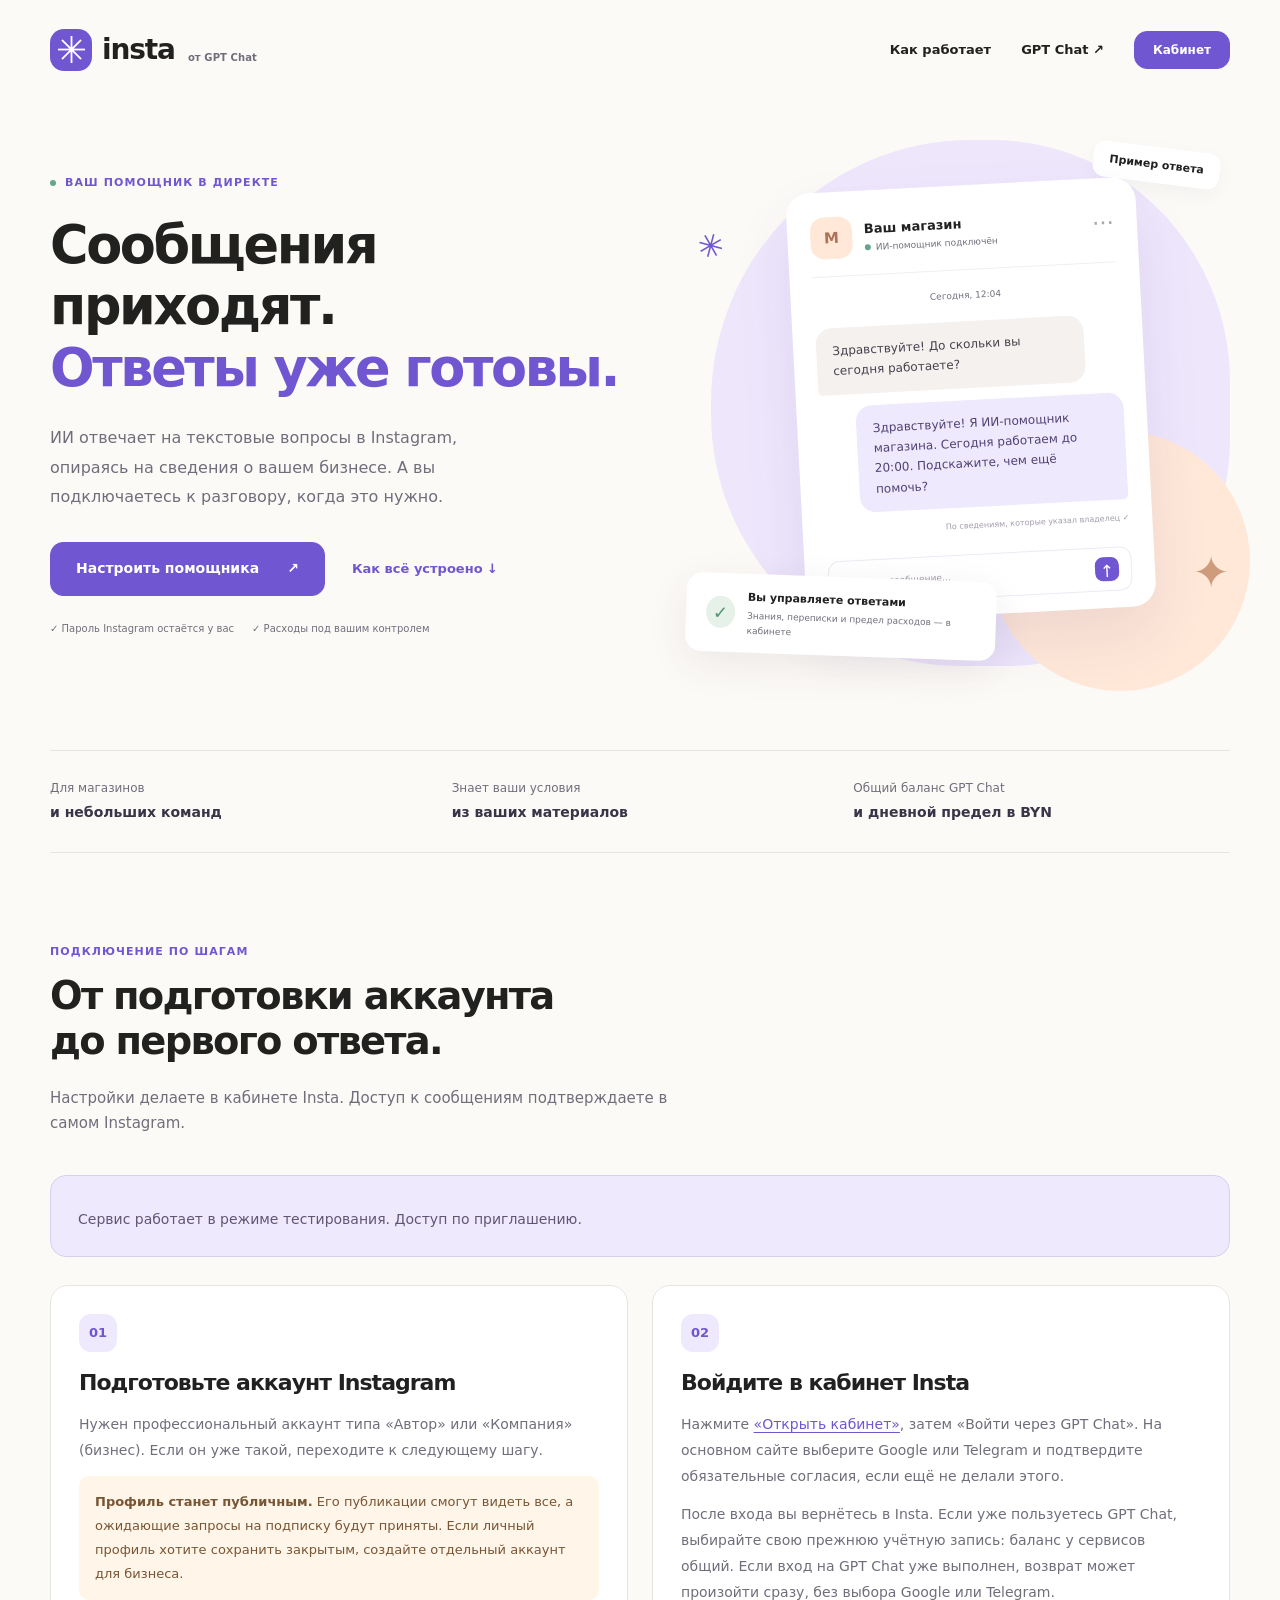
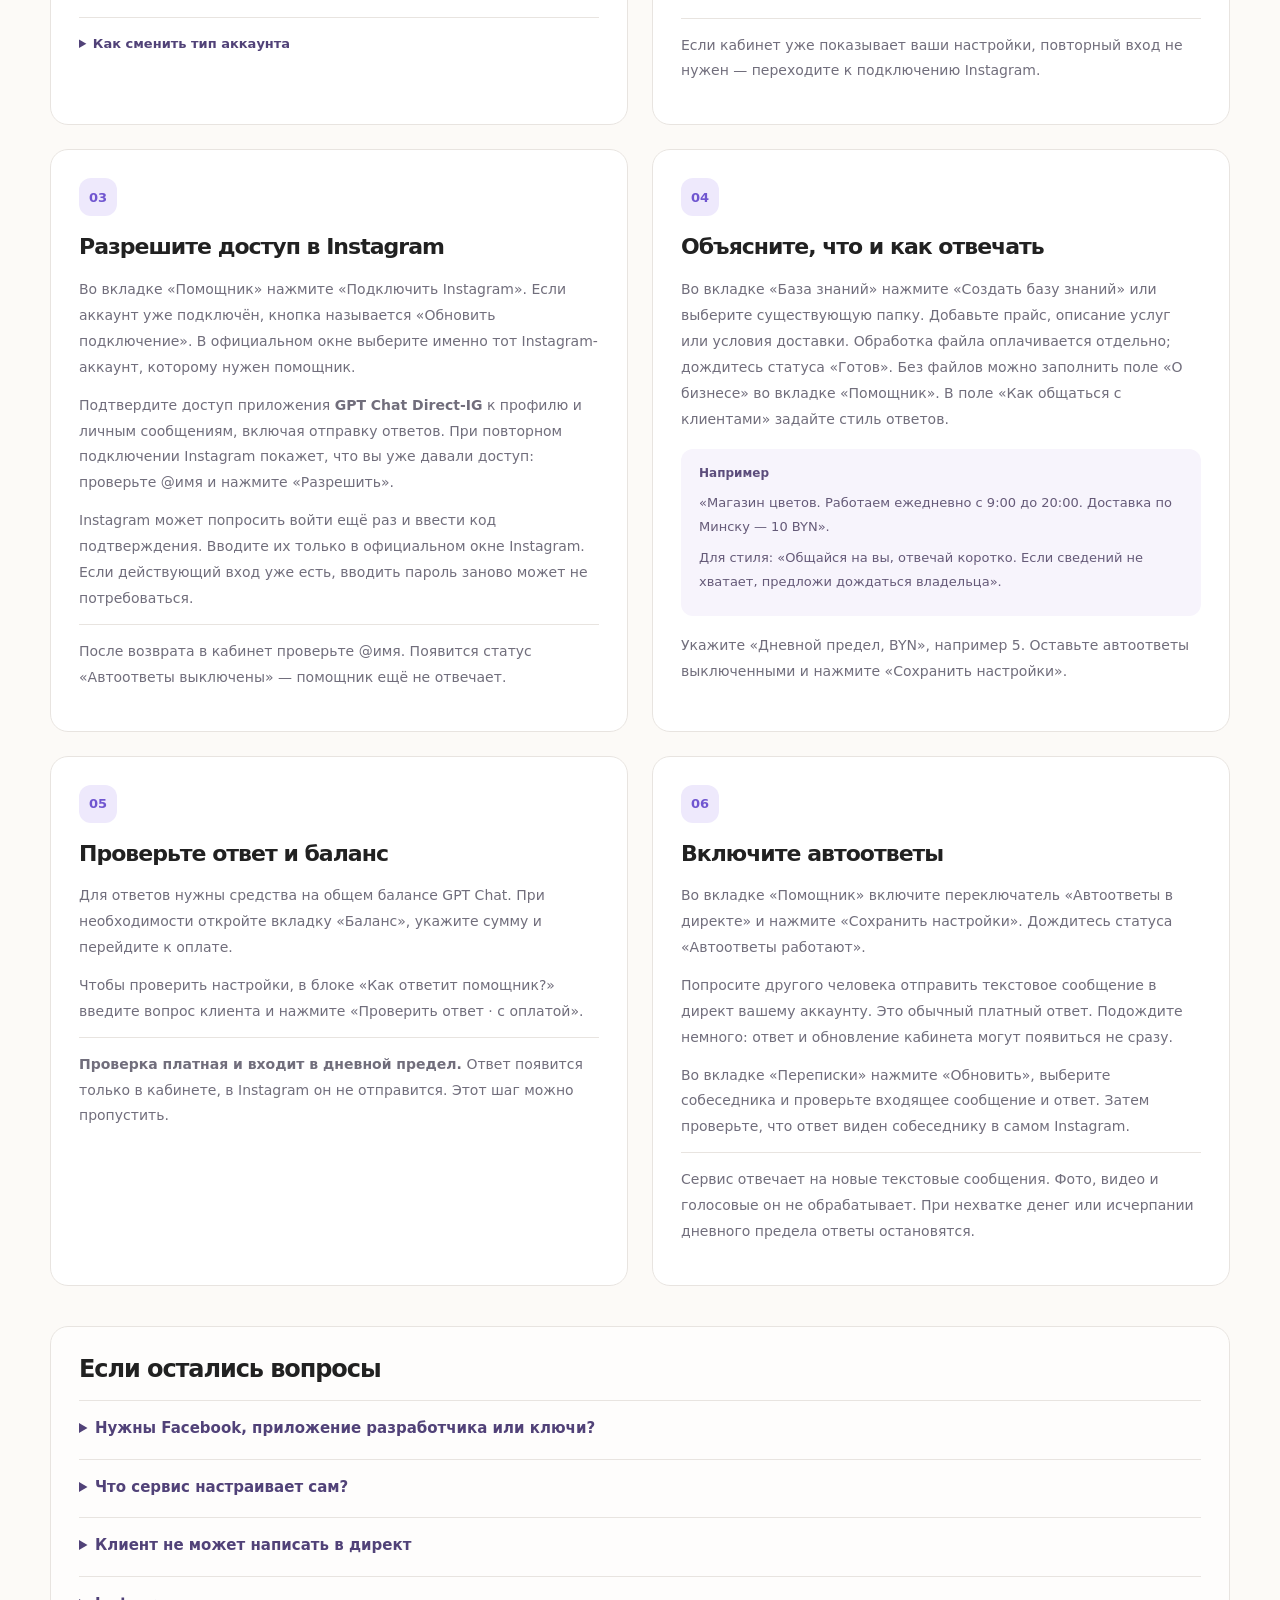
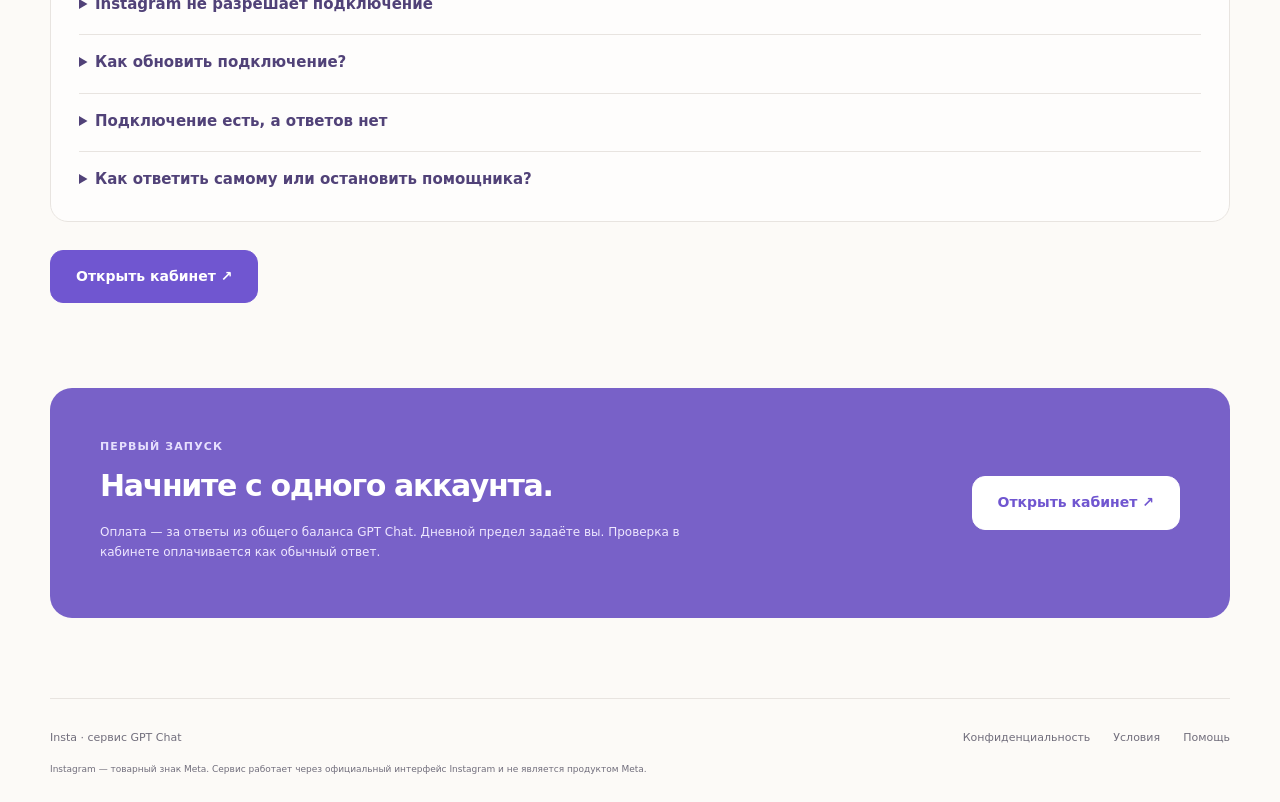
==== commit b0f71ec0: "Публикация Insta: cf3fb5c" ====
--- a/index.html
+++ b/index.html
@@ -417,7 +417,7 @@
 </style>
 <style>@keyframes v-shake{59%{margin-left:0}60%,80%{margin-left:2px}70%,90%{margin-left:-2px}}.bg-black{background-color:#000!important;color:#fff!important}.bg-white{background-color:#fff!important;color:#000!important}.bg-transparent{background-color:transparent!important;color:currentColor!important}.bg-red{background-color:#f44336!important;color:#fff!important}.bg-red-lighten-5{background-color:#ffebee!important;color:#000!important}.bg-red-lighten-4{background-color:#ffcdd2!important;color:#000!important}.bg-red-lighten-3{background-color:#ef9a9a!important;color:#000!important}.bg-red-lighten-2{background-color:#e57373!important;color:#fff!important}.bg-red-lighten-1{background-color:#ef5350!important;color:#fff!important}.bg-red-darken-1{background-color:#e53935!important;color:#fff!important}.bg-red-darken-2{background-color:#d32f2f!important;color:#fff!important}.bg-red-darken-3{background-color:#c62828!important;color:#fff!important}.bg-red-darken-4{background-color:#b71c1c!important;color:#fff!important}.bg-red-accent-1{background-color:#ff8a80!important;color:#000!important}.bg-red-accent-2{background-color:#ff5252!important;color:#fff!important}.bg-red-accent-3{background-color:#ff1744!important;color:#fff!important}.bg-red-accent-4{background-color:#d50000!important;color:#fff!important}.bg-pink{background-color:#e91e63!important;color:#fff!important}.bg-pink-lighten-5{background-color:#fce4ec!important;color:#000!important}.bg-pink-lighten-4{background-color:#f8bbd0!important;color:#000!important}.bg-pink-lighten-3{background-color:#f48fb1!important;color:#000!important}.bg-pink-lighten-2{background-color:#f06292!important;color:#fff!important}.bg-pink-lighten-1{background-color:#ec407a!important;color:#fff!important}.bg-pink-darken-1{background-color:#d81b60!important;color:#fff!important}.bg-pink-darken-2{background-color:#c2185b!important;color:#fff!important}.bg-pink-darken-3{background-color:#ad1457!important;color:#fff!important}.bg-pink-darken-4{background-color:#880e4f!important;color:#fff!important}.bg-pink-accent-1{background-color:#ff80ab!important;color:#fff!important}.bg-pink-accent-2{background-color:#ff4081!important;color:#fff!important}.bg-pink-accent-3{background-color:#f50057!important;color:#fff!important}.bg-pink-accent-4{background-color:#c51162!important;color:#fff!important}.bg-purple{background-color:#9c27b0!important;color:#fff!important}.bg-purple-lighten-5{background-color:#f3e5f5!important;color:#000!important}.bg-purple-lighten-4{background-color:#e1bee7!important;color:#000!important}.bg-purple-lighten-3{background-color:#ce93d8!important;color:#fff!important}.bg-purple-lighten-2{background-color:#ba68c8!important;color:#fff!important}.bg-purple-lighten-1{background-color:#ab47bc!important;color:#fff!important}.bg-purple-darken-1{background-color:#8e24aa!important;color:#fff!important}.bg-purple-darken-2{background-color:#7b1fa2!important;color:#fff!important}.bg-purple-darken-3{background-color:#6a1b9a!important;color:#fff!important}.bg-purple-darken-4{background-color:#4a148c!important;color:#fff!important}.bg-purple-accent-1{background-color:#ea80fc!important;color:#fff!important}.bg-purple-accent-2{background-color:#e040fb!important;color:#fff!important}.bg-purple-accent-3{background-color:#d500f9!important;color:#fff!important}.bg-purple-accent-4{background-color:#a0f!important;color:#fff!important}.bg-deep-purple{background-color:#673ab7!important;color:#fff!important}.bg-deep-purple-lighten-5{background-color:#ede7f6!important;color:#000!important}.bg-deep-purple-lighten-4{background-color:#d1c4e9!important;color:#000!important}.bg-deep-purple-lighten-3{background-color:#b39ddb!important;color:#fff!important}.bg-deep-purple-lighten-2{background-color:#9575cd!important;color:#fff!important}.bg-deep-purple-lighten-1{background-color:#7e57c2!important;color:#fff!important}.bg-deep-purple-darken-1{background-color:#5e35b1!important;color:#fff!important}.bg-deep-purple-darken-2{background-color:#512da8!important;color:#fff!important}.bg-deep-purple-darken-3{background-color:#4527a0!important;color:#fff!important}.bg-deep-purple-darken-4{background-color:#311b92!important;color:#fff!important}.bg-deep-purple-accent-1{background-color:#b388ff!important;color:#fff!important}.bg-deep-purple-accent-2{background-color:#7c4dff!important;color:#fff!important}.bg-deep-purple-accent-3{background-color:#651fff!important;color:#fff!important}.bg-deep-purple-accent-4{background-color:#6200ea!important;color:#fff!important}.bg-indigo{background-color:#3f51b5!important;color:#fff!important}.bg-indigo-lighten-5{background-color:#e8eaf6!important;color:#000!important}.bg-indigo-lighten-4{background-color:#c5cae9!important;color:#000!important}.bg-indigo-lighten-3{background-color:#9fa8da!important;color:#fff!important}.bg-indigo-lighten-2{background-color:#7986cb!important;color:#fff!important}.bg-indigo-lighten-1{background-color:#5c6bc0!important;color:#fff!important}.bg-indigo-darken-1{background-color:#3949ab!important;color:#fff!important}.bg-indigo-darken-2{background-color:#303f9f!important;color:#fff!important}.bg-indigo-darken-3{background-color:#283593!important;color:#fff!important}.bg-indigo-darken-4{background-color:#1a237e!important;color:#fff!important}.bg-indigo-accent-1{background-color:#8c9eff!important;color:#fff!important}.bg-indigo-accent-2{background-color:#536dfe!important;color:#fff!important}.bg-indigo-accent-3{background-color:#3d5afe!important;color:#fff!important}.bg-indigo-accent-4{background-color:#304ffe!important;color:#fff!important}.bg-blue{background-color:#2196f3!important;color:#fff!important}.bg-blue-lighten-5{background-color:#e3f2fd!important;color:#000!important}.bg-blue-lighten-4{background-color:#bbdefb!important;color:#000!important}.bg-blue-lighten-3{background-color:#90caf9!important;color:#000!important}.bg-blue-lighten-2{background-color:#64b5f6!important;color:#000!important}.bg-blue-lighten-1{background-color:#42a5f5!important;color:#fff!important}.bg-blue-darken-1{background-color:#1e88e5!important;color:#fff!important}.bg-blue-darken-2{background-color:#1976d2!important;color:#fff!important}.bg-blue-darken-3{background-color:#1565c0!important;color:#fff!important}.bg-blue-darken-4{background-color:#0d47a1!important;color:#fff!important}.bg-blue-accent-1{background-color:#82b1ff!important;color:#000!important}.bg-blue-accent-2{background-color:#448aff!important;color:#fff!important}.bg-blue-accent-3{background-color:#2979ff!important;color:#fff!important}.bg-blue-accent-4{background-color:#2962ff!important;color:#fff!important}.bg-light-blue{background-color:#03a9f4!important;color:#fff!important}.bg-light-blue-lighten-5{background-color:#e1f5fe!important;color:#000!important}.bg-light-blue-lighten-4{background-color:#b3e5fc!important;color:#000!important}.bg-light-blue-lighten-3{background-color:#81d4fa!important;color:#000!important}.bg-light-blue-lighten-2{background-color:#4fc3f7!important;color:#000!important}.bg-light-blue-lighten-1{background-color:#29b6f6!important;color:#000!important}.bg-light-blue-darken-1{background-color:#039be5!important;color:#fff!important}.bg-light-blue-darken-2{background-color:#0288d1!important;color:#fff!important}.bg-light-blue-darken-3{background-color:#0277bd!important;color:#fff!important}.bg-light-blue-darken-4{background-color:#01579b!important;color:#fff!important}.bg-light-blue-accent-1{background-color:#80d8ff!important;color:#000!important}.bg-light-blue-accent-2{background-color:#40c4ff!important;color:#000!important}.bg-light-blue-accent-3{background-color:#00b0ff!important;color:#fff!important}.bg-light-blue-accent-4{background-color:#0091ea!important;color:#fff!important}.bg-cyan{background-color:#00bcd4!important;color:#000!important}.bg-cyan-lighten-5{background-color:#e0f7fa!important;color:#000!important}.bg-cyan-lighten-4{background-color:#b2ebf2!important;color:#000!important}.bg-cyan-lighten-3{background-color:#80deea!important;color:#000!important}.bg-cyan-lighten-2{background-color:#4dd0e1!important;color:#000!important}.bg-cyan-lighten-1{background-color:#26c6da!important;color:#000!important}.bg-cyan-darken-1{background-color:#00acc1!important;color:#fff!important}.bg-cyan-darken-2{background-color:#0097a7!important;color:#fff!important}.bg-cyan-darken-3{background-color:#00838f!important;color:#fff!important}.bg-cyan-darken-4{background-color:#006064!important;color:#fff!important}.bg-cyan-accent-1{background-color:#84ffff!important;color:#000!important}.bg-cyan-accent-2{background-color:#18ffff!important;color:#000!important}.bg-cyan-accent-3{background-color:#00e5ff!important;color:#000!important}.bg-cyan-accent-4{background-color:#00b8d4!important;color:#fff!important}.bg-teal{background-color:#009688!important;color:#fff!important}.bg-teal-lighten-5{background-color:#e0f2f1!important;color:#000!important}.bg-teal-lighten-4{background-color:#b2dfdb!important;color:#000!important}.bg-teal-lighten-3{background-color:#80cbc4!important;color:#000!important}.bg-teal-lighten-2{background-color:#4db6ac!important;color:#fff!important}.bg-teal-lighten-1{background-color:#26a69a!important;color:#fff!important}.bg-teal-darken-1{background-color:#00897b!important;color:#fff!important}.bg-teal-darken-2{background-color:#00796b!important;color:#fff!important}.bg-teal-darken-3{background-color:#00695c!important;color:#fff!important}.bg-teal-darken-4{background-color:#004d40!important;color:#fff!important}.bg-teal-accent-1{background-color:#a7ffeb!important;color:#000!important}.bg-teal-accent-2{background-color:#64ffda!important;color:#000!important}.bg-teal-accent-3{background-color:#1de9b6!important;color:#000!important}.bg-teal-accent-4{background-color:#00bfa5!important;color:#fff!important}.bg-green{background-color:#4caf50!important;color:#fff!important}.bg-green-lighten-5{background-color:#e8f5e9!important;color:#000!important}.bg-green-lighten-4{background-color:#c8e6c9!important;color:#000!important}.bg-green-lighten-3{background-color:#a5d6a7!important;color:#000!important}.bg-green-lighten-2{background-color:#81c784!important;color:#000!important}.bg-green-lighten-1{background-color:#66bb6a!important;color:#fff!important}.bg-green-darken-1{background-color:#43a047!important;color:#fff!important}.bg-green-darken-2{background-color:#388e3c!important;color:#fff!important}.bg-green-darken-3{background-color:#2e7d32!important;color:#fff!important}.bg-green-darken-4{background-color:#1b5e20!important;color:#fff!important}.bg-green-accent-1{background-color:#b9f6ca!important;color:#000!important}.bg-green-accent-2{background-color:#69f0ae!important;color:#000!important}.bg-green-accent-3{background-color:#00e676!important;color:#000!important}.bg-green-accent-4{background-color:#00c853!important;color:#000!important}.bg-light-green{background-color:#8bc34a!important;color:#000!important}.bg-light-green-lighten-5{background-color:#f1f8e9!important;color:#000!important}.bg-light-green-lighten-4{background-color:#dcedc8!important;color:#000!important}.bg-light-green-lighten-3{background-color:#c5e1a5!important;color:#000!important}.bg-light-green-lighten-2{background-color:#aed581!important;color:#000!important}.bg-light-green-lighten-1{background-color:#9ccc65!important;color:#000!important}.bg-light-green-darken-1{background-color:#7cb342!important;color:#fff!important}.bg-light-green-darken-2{background-color:#689f38!important;color:#fff!important}.bg-light-green-darken-3{background-color:#558b2f!important;color:#fff!important}.bg-light-green-darken-4{background-color:#33691e!important;color:#fff!important}.bg-light-green-accent-1{background-color:#ccff90!important;color:#000!important}.bg-light-green-accent-2{background-color:#b2ff59!important;color:#000!important}.bg-light-green-accent-3{background-color:#76ff03!important;color:#000!important}.bg-light-green-accent-4{background-color:#64dd17!important;color:#000!important}.bg-lime{background-color:#cddc39!important;color:#000!important}.bg-lime-lighten-5{background-color:#f9fbe7!important;color:#000!important}.bg-lime-lighten-4{background-color:#f0f4c3!important;color:#000!important}.bg-lime-lighten-3{background-color:#e6ee9c!important;color:#000!important}.bg-lime-lighten-2{background-color:#dce775!important;color:#000!important}.bg-lime-lighten-1{background-color:#d4e157!important;color:#000!important}.bg-lime-darken-1{background-color:#c0ca33!important;color:#000!important}.bg-lime-darken-2{background-color:#afb42b!important;color:#000!important}.bg-lime-darken-3{background-color:#9e9d24!important;color:#fff!important}.bg-lime-darken-4{background-color:#827717!important;color:#fff!important}.bg-lime-accent-1{background-color:#f4ff81!important;color:#000!important}.bg-lime-accent-2{background-color:#eeff41!important;color:#000!important}.bg-lime-accent-3{background-color:#c6ff00!important;color:#000!important}.bg-lime-accent-4{background-color:#aeea00!important;color:#000!important}.bg-yellow{background-color:#ffeb3b!important;color:#000!important}.bg-yellow-lighten-5{background-color:#fffde7!important;color:#000!important}.bg-yellow-lighten-4{background-color:#fff9c4!important;color:#000!important}.bg-yellow-lighten-3{background-color:#fff59d!important;color:#000!important}.bg-yellow-lighten-2{background-color:#fff176!important;color:#000!important}.bg-yellow-lighten-1{background-color:#ffee58!important;color:#000!important}.bg-yellow-darken-1{background-color:#fdd835!important;color:#000!important}.bg-yellow-darken-2{background-color:#fbc02d!important;color:#000!important}.bg-yellow-darken-3{background-color:#f9a825!important;color:#000!important}.bg-yellow-darken-4{background-color:#f57f17!important;color:#fff!important}.bg-yellow-accent-1{background-color:#ffff8d!important;color:#000!important}.bg-yellow-accent-2{background-color:#ff0!important;color:#000!important}.bg-yellow-accent-3{background-color:#ffea00!important;color:#000!important}.bg-yellow-accent-4{background-color:#ffd600!important;color:#000!important}.bg-amber{background-color:#ffc107!important;color:#000!important}.bg-amber-lighten-5{background-color:#fff8e1!important;color:#000!important}.bg-amber-lighten-4{background-color:#ffecb3!important;color:#000!important}.bg-amber-lighten-3{background-color:#ffe082!important;color:#000!important}.bg-amber-lighten-2{background-color:#ffd54f!important;color:#000!important}.bg-amber-lighten-1{background-color:#ffca28!important;color:#000!important}.bg-amber-darken-1{background-color:#ffb300!important;color:#000!important}.bg-amber-darken-2{background-color:#ffa000!important;color:#000!important}.bg-amber-darken-3{background-color:#ff8f00!important;color:#000!important}.bg-amber-darken-4{background-color:#ff6f00!important;color:#fff!important}.bg-amber-accent-1{background-color:#ffe57f!important;color:#000!important}.bg-amber-accent-2{background-color:#ffd740!important;color:#000!important}.bg-amber-accent-3{background-color:#ffc400!important;color:#000!important}.bg-amber-accent-4{background-color:#ffab00!important;color:#000!important}.bg-orange{background-color:#ff9800!important;color:#000!important}.bg-orange-lighten-5{background-color:#fff3e0!important;color:#000!important}.bg-orange-lighten-4{background-color:#ffe0b2!important;color:#000!important}.bg-orange-lighten-3{background-color:#ffcc80!important;color:#000!important}.bg-orange-lighten-2{background-color:#ffb74d!important;color:#000!important}.bg-orange-lighten-1{background-color:#ffa726!important;color:#000!important}.bg-orange-darken-1{background-color:#fb8c00!important;color:#fff!important}.bg-orange-darken-2{background-color:#f57c00!important;color:#fff!important}.bg-orange-darken-3{background-color:#ef6c00!important;color:#fff!important}.bg-orange-darken-4{background-color:#e65100!important;color:#fff!important}.bg-orange-accent-1{background-color:#ffd180!important;color:#000!important}.bg-orange-accent-2{background-color:#ffab40!important;color:#000!important}.bg-orange-accent-3{background-color:#ff9100!important;color:#000!important}.bg-orange-accent-4{background-color:#ff6d00!important;color:#fff!important}.bg-deep-orange{background-color:#ff5722!important;color:#fff!important}.bg-deep-orange-lighten-5{background-color:#fbe9e7!important;color:#000!important}.bg-deep-orange-lighten-4{background-color:#ffccbc!important;color:#000!important}.bg-deep-orange-lighten-3{background-color:#ffab91!important;color:#000!important}.bg-deep-orange-lighten-2{background-color:#ff8a65!important;color:#000!important}.bg-deep-orange-lighten-1{background-color:#ff7043!important;color:#fff!important}.bg-deep-orange-darken-1{background-color:#f4511e!important;color:#fff!important}.bg-deep-orange-darken-2{background-color:#e64a19!important;color:#fff!important}.bg-deep-orange-darken-3{background-color:#d84315!important;color:#fff!important}.bg-deep-orange-darken-4{background-color:#bf360c!important;color:#fff!important}.bg-deep-orange-accent-1{background-color:#ff9e80!important;color:#000!important}.bg-deep-orange-accent-2{background-color:#ff6e40!important;color:#fff!important}.bg-deep-orange-accent-3{background-color:#ff3d00!important;color:#fff!important}.bg-deep-orange-accent-4{background-color:#dd2c00!important;color:#fff!important}.bg-brown{background-color:#795548!important;color:#fff!important}.bg-brown-lighten-5{background-color:#efebe9!important;color:#000!important}.bg-brown-lighten-4{background-color:#d7ccc8!important;color:#000!important}.bg-brown-lighten-3{background-color:#bcaaa4!important;color:#000!important}.bg-brown-lighten-2{background-color:#a1887f!important;color:#fff!important}.bg-brown-lighten-1{background-color:#8d6e63!important;color:#fff!important}.bg-brown-darken-1{background-color:#6d4c41!important;color:#fff!important}.bg-brown-darken-2{background-color:#5d4037!important;color:#fff!important}.bg-brown-darken-3{background-color:#4e342e!important;color:#fff!important}.bg-brown-darken-4{background-color:#3e2723!important;color:#fff!important}.bg-blue-grey{background-color:#607d8b!important;color:#fff!important}.bg-blue-grey-lighten-5{background-color:#eceff1!important;color:#000!important}.bg-blue-grey-lighten-4{background-color:#cfd8dc!important;color:#000!important}.bg-blue-grey-lighten-3{background-color:#b0bec5!important;color:#000!important}.bg-blue-grey-lighten-2{background-color:#90a4ae!important;color:#fff!important}.bg-blue-grey-lighten-1{background-color:#78909c!important;color:#fff!important}.bg-blue-grey-darken-1{background-color:#546e7a!important;color:#fff!important}.bg-blue-grey-darken-2{background-color:#455a64!important;color:#fff!important}.bg-blue-grey-darken-3{background-color:#37474f!important;color:#fff!important}.bg-blue-grey-darken-4{background-color:#263238!important;color:#fff!important}.bg-grey{background-color:#9e9e9e!important;color:#fff!important}.bg-grey-lighten-5{background-color:#fafafa!important;color:#000!important}.bg-grey-lighten-4{background-color:#f5f5f5!important;color:#000!important}.bg-grey-lighten-3{background-color:#eee!important;color:#000!important}.bg-grey-lighten-2{background-color:#e0e0e0!important;color:#000!important}.bg-grey-lighten-1{background-color:#bdbdbd!important;color:#000!important}.bg-grey-darken-1{background-color:#757575!important;color:#fff!important}.bg-grey-darken-2{background-color:#616161!important;color:#fff!important}.bg-grey-darken-3{background-color:#424242!important;color:#fff!important}.bg-grey-darken-4{background-color:#212121!important;color:#fff!important}.bg-shades-black{background-color:#000!important;color:#fff!important}.bg-shades-white{background-color:#fff!important;color:#000!important}.bg-shades-transparent{background-color:transparent!important;color:currentColor!important}.text-black{color:#000!important}.text-white{color:#fff!important}.text-transparent{color:transparent!important}.text-red{color:#f44336!important}.text-red-lighten-5{color:#ffebee!important}.text-red-lighten-4{color:#ffcdd2!important}.text-red-lighten-3{color:#ef9a9a!important}.text-red-lighten-2{color:#e57373!important}.text-red-lighten-1{color:#ef5350!important}.text-red-darken-1{color:#e53935!important}.text-red-darken-2{color:#d32f2f!important}.text-red-darken-3{color:#c62828!important}.text-red-darken-4{color:#b71c1c!important}.text-red-accent-1{color:#ff8a80!important}.text-red-accent-2{color:#ff5252!important}.text-red-accent-3{color:#ff1744!important}.text-red-accent-4{color:#d50000!important}.text-pink{color:#e91e63!important}.text-pink-lighten-5{color:#fce4ec!important}.text-pink-lighten-4{color:#f8bbd0!important}.text-pink-lighten-3{color:#f48fb1!important}.text-pink-lighten-2{color:#f06292!important}.text-pink-lighten-1{color:#ec407a!important}.text-pink-darken-1{color:#d81b60!important}.text-pink-darken-2{color:#c2185b!important}.text-pink-darken-3{color:#ad1457!important}.text-pink-darken-4{color:#880e4f!important}.text-pink-accent-1{color:#ff80ab!important}.text-pink-accent-2{color:#ff4081!important}.text-pink-accent-3{color:#f50057!important}.text-pink-accent-4{color:#c51162!important}.text-purple{color:#9c27b0!important}.text-purple-lighten-5{color:#f3e5f5!important}.text-purple-lighten-4{color:#e1bee7!important}.text-purple-lighten-3{color:#ce93d8!important}.text-purple-lighten-2{color:#ba68c8!important}.text-purple-lighten-1{color:#ab47bc!important}.text-purple-darken-1{color:#8e24aa!important}.text-purple-darken-2{color:#7b1fa2!important}.text-purple-darken-3{color:#6a1b9a!important}.text-purple-darken-4{color:#4a148c!important}.text-purple-accent-1{color:#ea80fc!important}.text-purple-accent-2{color:#e040fb!important}.text-purple-accent-3{color:#d500f9!important}.text-purple-accent-4{color:#a0f!important}.text-deep-purple{color:#673ab7!important}.text-deep-purple-lighten-5{color:#ede7f6!important}.text-deep-purple-lighten-4{color:#d1c4e9!important}.text-deep-purple-lighten-3{color:#b39ddb!important}.text-deep-purple-lighten-2{color:#9575cd!important}.text-deep-purple-lighten-1{color:#7e57c2!important}.text-deep-purple-darken-1{color:#5e35b1!important}.text-deep-purple-darken-2{color:#512da8!important}.text-deep-purple-darken-3{color:#4527a0!important}.text-deep-purple-darken-4{color:#311b92!important}.text-deep-purple-accent-1{color:#b388ff!important}.text-deep-purple-accent-2{color:#7c4dff!important}.text-deep-purple-accent-3{color:#651fff!important}.text-deep-purple-accent-4{color:#6200ea!important}.text-indigo{color:#3f51b5!important}.text-indigo-lighten-5{color:#e8eaf6!important}.text-indigo-lighten-4{color:#c5cae9!important}.text-indigo-lighten-3{color:#9fa8da!important}.text-indigo-lighten-2{color:#7986cb!important}.text-indigo-lighten-1{color:#5c6bc0!important}.text-indigo-darken-1{color:#3949ab!important}.text-indigo-darken-2{color:#303f9f!important}.text-indigo-darken-3{color:#283593!important}.text-indigo-darken-4{color:#1a237e!important}.text-indigo-accent-1{color:#8c9eff!important}.text-indigo-accent-2{color:#536dfe!important}.text-indigo-accent-3{color:#3d5afe!important}.text-indigo-accent-4{color:#304ffe!important}.text-blue{color:#2196f3!important}.text-blue-lighten-5{color:#e3f2fd!important}.text-blue-lighten-4{color:#bbdefb!important}.text-blue-lighten-3{color:#90caf9!important}.text-blue-lighten-2{color:#64b5f6!important}.text-blue-lighten-1{color:#42a5f5!important}.text-blue-darken-1{color:#1e88e5!important}.text-blue-darken-2{color:#1976d2!important}.text-blue-darken-3{color:#1565c0!important}.text-blue-darken-4{color:#0d47a1!important}.text-blue-accent-1{color:#82b1ff!important}.text-blue-accent-2{color:#448aff!important}.text-blue-accent-3{color:#2979ff!important}.text-blue-accent-4{color:#2962ff!important}.text-light-blue{color:#03a9f4!important}.text-light-blue-lighten-5{color:#e1f5fe!important}.text-light-blue-lighten-4{color:#b3e5fc!important}.text-light-blue-lighten-3{color:#81d4fa!important}.text-light-blue-lighten-2{color:#4fc3f7!important}.text-light-blue-lighten-1{color:#29b6f6!important}.text-light-blue-darken-1{color:#039be5!important}.text-light-blue-darken-2{color:#0288d1!important}.text-light-blue-darken-3{color:#0277bd!important}.text-light-blue-darken-4{color:#01579b!important}.text-light-blue-accent-1{color:#80d8ff!important}.text-light-blue-accent-2{color:#40c4ff!important}.text-light-blue-accent-3{color:#00b0ff!important}.text-light-blue-accent-4{color:#0091ea!important}.text-cyan{color:#00bcd4!important}.text-cyan-lighten-5{color:#e0f7fa!important}.text-cyan-lighten-4{color:#b2ebf2!important}.text-cyan-lighten-3{color:#80deea!important}.text-cyan-lighten-2{color:#4dd0e1!important}.text-cyan-lighten-1{color:#26c6da!important}.text-cyan-darken-1{color:#00acc1!important}.text-cyan-darken-2{color:#0097a7!important}.text-cyan-darken-3{color:#00838f!important}.text-cyan-darken-4{color:#006064!important}.text-cyan-accent-1{color:#84ffff!important}.text-cyan-accent-2{color:#18ffff!important}.text-cyan-accent-3{color:#00e5ff!important}.text-cyan-accent-4{color:#00b8d4!important}.text-teal{color:#009688!important}.text-teal-lighten-5{color:#e0f2f1!important}.text-teal-lighten-4{color:#b2dfdb!important}.text-teal-lighten-3{color:#80cbc4!important}.text-teal-lighten-2{color:#4db6ac!important}.text-teal-lighten-1{color:#26a69a!important}.text-teal-darken-1{color:#00897b!important}.text-teal-darken-2{color:#00796b!important}.text-teal-darken-3{color:#00695c!important}.text-teal-darken-4{color:#004d40!important}.text-teal-accent-1{color:#a7ffeb!important}.text-teal-accent-2{color:#64ffda!important}.text-teal-accent-3{color:#1de9b6!important}.text-teal-accent-4{color:#00bfa5!important}.text-green{color:#4caf50!important}.text-green-lighten-5{color:#e8f5e9!important}.text-green-lighten-4{color:#c8e6c9!important}.text-green-lighten-3{color:#a5d6a7!important}.text-green-lighten-2{color:#81c784!important}.text-green-lighten-1{color:#66bb6a!important}.text-green-darken-1{color:#43a047!important}.text-green-darken-2{color:#388e3c!important}.text-green-darken-3{color:#2e7d32!important}.text-green-darken-4{color:#1b5e20!important}.text-green-accent-1{color:#b9f6ca!important}.text-green-accent-2{color:#69f0ae!important}.text-green-accent-3{color:#00e676!important}.text-green-accent-4{color:#00c853!important}.text-light-green{color:#8bc34a!important}.text-light-green-lighten-5{color:#f1f8e9!important}.text-light-green-lighten-4{color:#dcedc8!important}.text-light-green-lighten-3{color:#c5e1a5!important}.text-light-green-lighten-2{color:#aed581!important}.text-light-green-lighten-1{color:#9ccc65!important}.text-light-green-darken-1{color:#7cb342!important}.text-light-green-darken-2{color:#689f38!important}.text-light-green-darken-3{color:#558b2f!important}.text-light-green-darken-4{color:#33691e!important}.text-light-green-accent-1{color:#ccff90!important}.text-light-green-accent-2{color:#b2ff59!important}.text-light-green-accent-3{color:#76ff03!important}.text-light-green-accent-4{color:#64dd17!important}.text-lime{color:#cddc39!important}.text-lime-lighten-5{color:#f9fbe7!important}.text-lime-lighten-4{color:#f0f4c3!important}.text-lime-lighten-3{color:#e6ee9c!important}.text-lime-lighten-2{color:#dce775!important}.text-lime-lighten-1{color:#d4e157!important}.text-lime-darken-1{color:#c0ca33!important}.text-lime-darken-2{color:#afb42b!important}.text-lime-darken-3{color:#9e9d24!important}.text-lime-darken-4{color:#827717!important}.text-lime-accent-1{color:#f4ff81!important}.text-lime-accent-2{color:#eeff41!important}.text-lime-accent-3{color:#c6ff00!important}.text-lime-accent-4{color:#aeea00!important}.text-yellow{color:#ffeb3b!important}.text-yellow-lighten-5{color:#fffde7!important}.text-yellow-lighten-4{color:#fff9c4!important}.text-yellow-lighten-3{color:#fff59d!important}.text-yellow-lighten-2{color:#fff176!important}.text-yellow-lighten-1{color:#ffee58!important}.text-yellow-darken-1{color:#fdd835!important}.text-yellow-darken-2{color:#fbc02d!important}.text-yellow-darken-3{color:#f9a825!important}.text-yellow-darken-4{color:#f57f17!important}.text-yellow-accent-1{color:#ffff8d!important}.text-yellow-accent-2{color:#ff0!important}.text-yellow-accent-3{color:#ffea00!important}.text-yellow-accent-4{color:#ffd600!important}.text-amber{color:#ffc107!important}.text-amber-lighten-5{color:#fff8e1!important}.text-amber-lighten-4{color:#ffecb3!important}.text-amber-lighten-3{color:#ffe082!important}.text-amber-lighten-2{color:#ffd54f!important}.text-amber-lighten-1{color:#ffca28!important}.text-amber-darken-1{color:#ffb300!important}.text-amber-darken-2{color:#ffa000!important}.text-amber-darken-3{color:#ff8f00!important}.text-amber-darken-4{color:#ff6f00!important}.text-amber-accent-1{color:#ffe57f!important}.text-amber-accent-2{color:#ffd740!important}.text-amber-accent-3{color:#ffc400!important}.text-amber-accent-4{color:#ffab00!important}.text-orange{color:#ff9800!important}.text-orange-lighten-5{color:#fff3e0!important}.text-orange-lighten-4{color:#ffe0b2!important}.text-orange-lighten-3{color:#ffcc80!important}.text-orange-lighten-2{color:#ffb74d!important}.text-orange-lighten-1{color:#ffa726!important}.text-orange-darken-1{color:#fb8c00!important}.text-orange-darken-2{color:#f57c00!important}.text-orange-darken-3{color:#ef6c00!important}.text-orange-darken-4{color:#e65100!important}.text-orange-accent-1{color:#ffd180!important}.text-orange-accent-2{color:#ffab40!important}.text-orange-accent-3{color:#ff9100!important}.text-orange-accent-4{color:#ff6d00!important}.text-deep-orange{color:#ff5722!important}.text-deep-orange-lighten-5{color:#fbe9e7!important}.text-deep-orange-lighten-4{color:#ffccbc!important}.text-deep-orange-lighten-3{color:#ffab91!important}.text-deep-orange-lighten-2{color:#ff8a65!important}.text-deep-orange-lighten-1{color:#ff7043!important}.text-deep-orange-darken-1{color:#f4511e!important}.text-deep-orange-darken-2{color:#e64a19!important}.text-deep-orange-darken-3{color:#d84315!important}.text-deep-orange-darken-4{color:#bf360c!important}.text-deep-orange-accent-1{color:#ff9e80!important}.text-deep-orange-accent-2{color:#ff6e40!important}.text-deep-orange-accent-3{color:#ff3d00!important}.text-deep-orange-accent-4{color:#dd2c00!important}.text-brown{color:#795548!important}.text-brown-lighten-5{color:#efebe9!important}.text-brown-lighten-4{color:#d7ccc8!important}.text-brown-lighten-3{color:#bcaaa4!important}.text-brown-lighten-2{color:#a1887f!important}.text-brown-lighten-1{color:#8d6e63!important}.text-brown-darken-1{color:#6d4c41!important}.text-brown-darken-2{color:#5d4037!important}.text-brown-darken-3{color:#4e342e!important}.text-brown-darken-4{color:#3e2723!important}.text-blue-grey{color:#607d8b!important}.text-blue-grey-lighten-5{color:#eceff1!important}.text-blue-grey-lighten-4{color:#cfd8dc!important}.text-blue-grey-lighten-3{color:#b0bec5!important}.text-blue-grey-lighten-2{color:#90a4ae!important}.text-blue-grey-lighten-1{color:#78909c!important}.text-blue-grey-darken-1{color:#546e7a!important}.text-blue-grey-darken-2{color:#455a64!important}.text-blue-grey-darken-3{color:#37474f!important}.text-blue-grey-darken-4{color:#263238!important}.text-grey{color:#9e9e9e!important}.text-grey-lighten-5{color:#fafafa!important}.text-grey-lighten-4{color:#f5f5f5!important}.text-grey-lighten-3{color:#eee!important}.text-grey-lighten-2{color:#e0e0e0!important}.text-grey-lighten-1{color:#bdbdbd!important}.text-grey-darken-1{color:#757575!important}.text-grey-darken-2{color:#616161!important}.text-grey-darken-3{color:#424242!important}.text-grey-darken-4{color:#212121!important}.text-shades-black{color:#000!important}.text-shades-white{color:#fff!important}.text-shades-transparent{color:transparent!important}html{box-sizing:border-box;overflow-y:scroll;-webkit-text-size-adjust:100%;-moz-tab-size:4;-o-tab-size:4;tab-size:4;word-break:normal}*,:after,:before{background-repeat:no-repeat;box-sizing:inherit}:after,:before{text-decoration:inherit;vertical-align:inherit}*{margin:0;padding:0}hr{height:0;overflow:visible}details,main{display:block}summary{display:list-item}small{font-size:80%}[hidden]{display:none}abbr[title]{border-bottom:none;text-decoration:underline;-webkit-text-decoration:underline dotted;text-decoration:underline dotted}a{background-color:transparent}a:active,a:hover{outline-width:0}code,kbd,pre,samp{font-family:monospace,monospace}pre{font-size:1em}b,strong{font-weight:bolder}sub,sup{font-size:75%;line-height:0;position:relative;vertical-align:baseline}sub{bottom:-.25em}sup{top:-.5em}input{border-radius:0}[disabled]{cursor:default}[type=number]::-webkit-inner-spin-button,[type=number]::-webkit-outer-spin-button{height:auto}[type=search]{-webkit-appearance:textfield;outline-offset:-2px}[type=search]::-webkit-search-cancel-button,[type=search]::-webkit-search-decoration{-webkit-appearance:none}textarea{overflow:auto;resize:vertical}button,input,optgroup,select,textarea{font:inherit}optgroup{font-weight:700}button{overflow:visible}button,select{text-transform:none}[role=button],[type=button],[type=reset],[type=submit],button{color:inherit;cursor:pointer}[type=button]::-moz-focus-inner,[type=reset]::-moz-focus-inner,[type=submit]::-moz-focus-inner,button::-moz-focus-inner{border-style:none;padding:0}[type=button]::-moz-focus-inner,[type=reset]::-moz-focus-inner,[type=submit]::-moz-focus-inner,button:-moz-focusring{outline:1px dotted ButtonText}[type=reset],[type=submit],button,html [type=button]{-webkit-appearance:button}button,input,select,textarea{background-color:transparent;border-style:none}select{-moz-appearance:none;-webkit-appearance:none}select::-ms-expand{display:none}select::-ms-value{color:currentColor}legend{border:0;color:inherit;display:table;max-width:100%;white-space:normal}::-webkit-file-upload-button{-webkit-appearance:button;color:inherit;font:inherit}::-ms-clear,::-ms-reveal{display:none}img{border-style:none}progress{vertical-align:baseline}@media screen{[hidden~=screen]{display:inherit}[hidden~=screen]:not(:active):not(:focus):not(:target){position:absolute!important;clip:rect(0 0 0 0)!important}}[aria-busy=true]{cursor:progress}[aria-controls]{cursor:pointer}[aria-disabled=true]{cursor:default}@media(prefers-reduced-motion:no-preference){.dialog-bottom-transition-enter-active,.dialog-top-transition-enter-active,.dialog-transition-enter-active{transition-duration:225ms!important;transition-timing-function:cubic-bezier(0,0,.2,1)!important}.dialog-bottom-transition-leave-active,.dialog-top-transition-leave-active,.dialog-transition-leave-active{transition-duration:125ms!important;transition-timing-function:cubic-bezier(.4,0,1,1)!important}.dialog-bottom-transition-enter-active,.dialog-bottom-transition-leave-active,.dialog-top-transition-enter-active,.dialog-top-transition-leave-active,.dialog-transition-enter-active,.dialog-transition-leave-active{pointer-events:none;transition-property:transform,opacity!important}.dialog-transition-enter-from,.dialog-transition-leave-to{opacity:0;transform:scale(.9)}.dialog-transition-enter-to,.dialog-transition-leave-from{opacity:1}.dialog-bottom-transition-enter-from,.dialog-bottom-transition-leave-to{transform:translateY(calc(50vh + 50%))}.dialog-top-transition-enter-from,.dialog-top-transition-leave-to{transform:translateY(calc(-50vh - 50%))}.picker-reverse-transition-enter-active,.picker-reverse-transition-leave-active,.picker-transition-enter-active,.picker-transition-leave-active{transition-duration:.3s!important;transition-timing-function:cubic-bezier(.4,0,.2,1)!important}.picker-reverse-transition-move,.picker-transition-move{transition-duration:.5s!important;transition-property:transform!important;transition-timing-function:cubic-bezier(.4,0,.2,1)!important}.picker-reverse-transition-enter-from,.picker-reverse-transition-leave-to,.picker-transition-enter-from,.picker-transition-leave-to{opacity:0}.picker-reverse-transition-leave-active,.picker-reverse-transition-leave-from,.picker-reverse-transition-leave-to,.picker-transition-leave-active,.picker-transition-leave-from,.picker-transition-leave-to{position:absolute!important}.picker-reverse-transition-enter-active,.picker-reverse-transition-leave-active,.picker-transition-enter-active,.picker-transition-leave-active{transition-property:transform,opacity!important}.picker-transition-enter-active,.picker-transition-leave-active{transition-duration:.3s!important;transition-timing-function:cubic-bezier(.4,0,.2,1)!important}.picker-transition-move{transition-duration:.5s!important;transition-property:transform!important;transition-timing-function:cubic-bezier(.4,0,.2,1)!important}.picker-transition-enter-from{transform:translate(100%)}.picker-transition-leave-to{transform:translate(-100%)}.picker-reverse-transition-enter-active,.picker-reverse-transition-leave-active{transition-duration:.3s!important;transition-timing-function:cubic-bezier(.4,0,.2,1)!important}.picker-reverse-transition-move{transition-duration:.5s!important;transition-property:transform!important;transition-timing-function:cubic-bezier(.4,0,.2,1)!important}.picker-reverse-transition-enter-from{transform:translate(-100%)}.picker-reverse-transition-leave-to{transform:translate(100%)}.expand-transition-enter-active,.expand-transition-leave-active{transition-duration:.3s!important;transition-timing-function:cubic-bezier(.4,0,.2,1)!important}.expand-transition-move{transition-duration:.5s!important;transition-property:transform!important;transition-timing-function:cubic-bezier(.4,0,.2,1)!important}.expand-transition-enter-active,.expand-transition-leave-active{transition-property:height!important}.expand-x-transition-enter-active,.expand-x-transition-leave-active{transition-duration:.3s!important;transition-timing-function:cubic-bezier(.4,0,.2,1)!important}.expand-x-transition-move{transition-duration:.5s!important;transition-property:transform!important;transition-timing-function:cubic-bezier(.4,0,.2,1)!important}.expand-x-transition-enter-active,.expand-x-transition-leave-active{transition-property:width!important}.scale-transition-enter-active,.scale-transition-leave-active{transition-duration:.3s!important;transition-timing-function:cubic-bezier(.4,0,.2,1)!important}.scale-transition-move{transition-duration:.5s!important;transition-property:transform!important;transition-timing-function:cubic-bezier(.4,0,.2,1)!important}.scale-transition-leave-to{opacity:0}.scale-transition-leave-active{transition-duration:.1s!important}.scale-transition-enter-from{opacity:0;transform:scale(0)}.scale-transition-enter-active,.scale-transition-leave-active{transition-property:transform,opacity!important}.scale-rotate-transition-enter-active,.scale-rotate-transition-leave-active{transition-duration:.3s!important;transition-timing-function:cubic-bezier(.4,0,.2,1)!important}.scale-rotate-transition-move{transition-duration:.5s!important;transition-property:transform!important;transition-timing-function:cubic-bezier(.4,0,.2,1)!important}.scale-rotate-transition-leave-to{opacity:0}.scale-rotate-transition-leave-active{transition-duration:.1s!important}.scale-rotate-transition-enter-from{opacity:0;transform:scale(0) rotate(-45deg)}.scale-rotate-transition-enter-active,.scale-rotate-transition-leave-active{transition-property:transform,opacity!important}.scale-rotate-reverse-transition-enter-active,.scale-rotate-reverse-transition-leave-active{transition-duration:.3s!important;transition-timing-function:cubic-bezier(.4,0,.2,1)!important}.scale-rotate-reverse-transition-move{transition-duration:.5s!important;transition-property:transform!important;transition-timing-function:cubic-bezier(.4,0,.2,1)!important}.scale-rotate-reverse-transition-leave-to{opacity:0}.scale-rotate-reverse-transition-leave-active{transition-duration:.1s!important}.scale-rotate-reverse-transition-enter-from{opacity:0;transform:scale(0) rotate(45deg)}.scale-rotate-reverse-transition-enter-active,.scale-rotate-reverse-transition-leave-active{transition-property:transform,opacity!important}.message-transition-enter-active,.message-transition-leave-active{transition-duration:.3s!important;transition-timing-function:cubic-bezier(.4,0,.2,1)!important}.message-transition-move{transition-duration:.5s!important;transition-property:transform!important;transition-timing-function:cubic-bezier(.4,0,.2,1)!important}.message-transition-enter-from,.message-transition-leave-to{opacity:0;transform:translateY(-15px)}.message-transition-leave-active,.message-transition-leave-from{position:absolute}.message-transition-enter-active,.message-transition-leave-active{transition-property:transform,opacity!important}.slide-y-transition-enter-active,.slide-y-transition-leave-active{transition-duration:.3s!important;transition-timing-function:cubic-bezier(.4,0,.2,1)!important}.slide-y-transition-move{transition-duration:.5s!important;transition-property:transform!important;transition-timing-function:cubic-bezier(.4,0,.2,1)!important}.slide-y-transition-enter-from,.slide-y-transition-leave-to{opacity:0;transform:translateY(-15px)}.slide-y-transition-enter-active,.slide-y-transition-leave-active{transition-property:transform,opacity!important}.slide-y-reverse-transition-enter-active,.slide-y-reverse-transition-leave-active{transition-duration:.3s!important;transition-timing-function:cubic-bezier(.4,0,.2,1)!important}.slide-y-reverse-transition-move{transition-duration:.5s!important;transition-property:transform!important;transition-timing-function:cubic-bezier(.4,0,.2,1)!important}.slide-y-reverse-transition-enter-from,.slide-y-reverse-transition-leave-to{opacity:0;transform:translateY(15px)}.slide-y-reverse-transition-enter-active,.slide-y-reverse-transition-leave-active{transition-property:transform,opacity!important}.scroll-y-transition-enter-active,.scroll-y-transition-leave-active{transition-duration:.3s!important;transition-timing-function:cubic-bezier(.4,0,.2,1)!important}.scroll-y-transition-move{transition-duration:.5s!important;transition-property:transform!important;transition-timing-function:cubic-bezier(.4,0,.2,1)!important}.scroll-y-transition-enter-from,.scroll-y-transition-leave-to{opacity:0}.scroll-y-transition-enter-from{transform:translateY(-15px)}.scroll-y-transition-leave-to{transform:translateY(15px)}.scroll-y-transition-enter-active,.scroll-y-transition-leave-active{transition-property:transform,opacity!important}.scroll-y-reverse-transition-enter-active,.scroll-y-reverse-transition-leave-active{transition-duration:.3s!important;transition-timing-function:cubic-bezier(.4,0,.2,1)!important}.scroll-y-reverse-transition-move{transition-duration:.5s!important;transition-property:transform!important;transition-timing-function:cubic-bezier(.4,0,.2,1)!important}.scroll-y-reverse-transition-enter-from,.scroll-y-reverse-transition-leave-to{opacity:0}.scroll-y-reverse-transition-enter-from{transform:translateY(15px)}.scroll-y-reverse-transition-leave-to{transform:translateY(-15px)}.scroll-y-reverse-transition-enter-active,.scroll-y-reverse-transition-leave-active{transition-property:transform,opacity!important}.scroll-x-transition-enter-active,.scroll-x-transition-leave-active{transition-duration:.3s!important;transition-timing-function:cubic-bezier(.4,0,.2,1)!important}.scroll-x-transition-move{transition-duration:.5s!important;transition-property:transform!important;transition-timing-function:cubic-bezier(.4,0,.2,1)!important}.scroll-x-transition-enter-from,.scroll-x-transition-leave-to{opacity:0}.scroll-x-transition-enter-from{transform:translate(-15px)}.scroll-x-transition-leave-to{transform:translate(15px)}.scroll-x-transition-enter-active,.scroll-x-transition-leave-active{transition-property:transform,opacity!important}.scroll-x-reverse-transition-enter-active,.scroll-x-reverse-transition-leave-active{transition-duration:.3s!important;transition-timing-function:cubic-bezier(.4,0,.2,1)!important}.scroll-x-reverse-transition-move{transition-duration:.5s!important;transition-property:transform!important;transition-timing-function:cubic-bezier(.4,0,.2,1)!important}.scroll-x-reverse-transition-enter-from,.scroll-x-reverse-transition-leave-to{opacity:0}.scroll-x-reverse-transition-enter-from{transform:translate(15px)}.scroll-x-reverse-transition-leave-to{transform:translate(-15px)}.scroll-x-reverse-transition-enter-active,.scroll-x-reverse-transition-leave-active{transition-property:transform,opacity!important}.slide-x-transition-enter-active,.slide-x-transition-leave-active{transition-duration:.3s!important;transition-timing-function:cubic-bezier(.4,0,.2,1)!important}.slide-x-transition-move{transition-duration:.5s!important;transition-property:transform!important;transition-timing-function:cubic-bezier(.4,0,.2,1)!important}.slide-x-transition-enter-from,.slide-x-transition-leave-to{opacity:0;transform:translate(-15px)}.slide-x-transition-enter-active,.slide-x-transition-leave-active{transition-property:transform,opacity!important}.slide-x-reverse-transition-enter-active,.slide-x-reverse-transition-leave-active{transition-duration:.3s!important;transition-timing-function:cubic-bezier(.4,0,.2,1)!important}.slide-x-reverse-transition-move{transition-duration:.5s!important;transition-property:transform!important;transition-timing-function:cubic-bezier(.4,0,.2,1)!important}.slide-x-reverse-transition-enter-from,.slide-x-reverse-transition-leave-to{opacity:0;transform:translate(15px)}.slide-x-reverse-transition-enter-active,.slide-x-reverse-transition-leave-active{transition-property:transform,opacity!important}.fade-transition-enter-active,.fade-transition-leave-active{transition-duration:.3s!important;transition-timing-function:cubic-bezier(.4,0,.2,1)!important}.fade-transition-move{transition-duration:.5s!important;transition-property:transform!important;transition-timing-function:cubic-bezier(.4,0,.2,1)!important}.fade-transition-enter-from,.fade-transition-leave-to{opacity:0!important}.fade-transition-enter-active,.fade-transition-leave-active{transition-property:opacity!important}.fab-transition-enter-active,.fab-transition-leave-active{transition-duration:.3s!important;transition-timing-function:cubic-bezier(.4,0,.2,1)!important}.fab-transition-move{transition-duration:.5s!important;transition-property:transform!important;transition-timing-function:cubic-bezier(.4,0,.2,1)!important}.fab-transition-enter-from,.fab-transition-leave-to{transform:scale(0) rotate(-45deg)}.fab-transition-enter-active,.fab-transition-leave-active{transition-property:transform!important}}.v-locale--is-rtl{direction:rtl}.v-locale--is-ltr{direction:ltr}.blockquote{font-size:18px;font-weight:300;padding:16px 0 16px 24px}html{font-family:Roboto,sans-serif;font-size:1rem;line-height:1.5;overflow-x:hidden;text-rendering:optimizeLegibility;-webkit-font-smoothing:antialiased;-moz-osx-font-smoothing:grayscale;-webkit-tap-highlight-color:rgba(0,0,0,0)}html.overflow-y-hidden{overflow-y:hidden!important}:root{--v-theme-overlay-multiplier:1;--v-scrollbar-offset:0px}@supports (-webkit-touch-callout:none){body{cursor:pointer}}@media only print{.hidden-print-only{display:none!important}}@media only screen{.hidden-screen-only{display:none!important}}@media(max-width:599.98px){.hidden-xs{display:none!important}}@media(min-width:600px)and (max-width:959.98px){.hidden-sm{display:none!important}}@media(min-width:960px)and (max-width:1279.98px){.hidden-md{display:none!important}}@media(min-width:1280px)and (max-width:1919.98px){.hidden-lg{display:none!important}}@media(min-width:1920px)and (max-width:2559.98px){.hidden-xl{display:none!important}}@media(min-width:2560px){.hidden-xxl{display:none!important}}@media(min-width:600px){.hidden-sm-and-up{display:none!important}}@media(min-width:960px){.hidden-md-and-up{display:none!important}}@media(min-width:1280px){.hidden-lg-and-up{display:none!important}}@media(min-width:1920px){.hidden-xl-and-up{display:none!important}}@media(max-width:959.98px){.hidden-sm-and-down{display:none!important}}@media(max-width:1279.98px){.hidden-md-and-down{display:none!important}}@media(max-width:1919.98px){.hidden-lg-and-down{display:none!important}}@media(max-width:2559.98px){.hidden-xl-and-down{display:none!important}}.elevation-24{box-shadow:0 11px 15px -7px var(--v-shadow-key-umbra-opacity,rgba(0,0,0,.2)),0 24px 38px 3px var(--v-shadow-key-penumbra-opacity,rgba(0,0,0,.14)),0 9px 46px 8px var(--v-shadow-key-ambient-opacity,rgba(0,0,0,.12))!important}.elevation-23{box-shadow:0 11px 14px -7px var(--v-shadow-key-umbra-opacity,rgba(0,0,0,.2)),0 23px 36px 3px var(--v-shadow-key-penumbra-opacity,rgba(0,0,0,.14)),0 9px 44px 8px var(--v-shadow-key-ambient-opacity,rgba(0,0,0,.12))!important}.elevation-22{box-shadow:0 10px 14px -6px var(--v-shadow-key-umbra-opacity,rgba(0,0,0,.2)),0 22px 35px 3px var(--v-shadow-key-penumbra-opacity,rgba(0,0,0,.14)),0 8px 42px 7px var(--v-shadow-key-ambient-opacity,rgba(0,0,0,.12))!important}.elevation-21{box-shadow:0 10px 13px -6px var(--v-shadow-key-umbra-opacity,rgba(0,0,0,.2)),0 21px 33px 3px var(--v-shadow-key-penumbra-opacity,rgba(0,0,0,.14)),0 8px 40px 7px var(--v-shadow-key-ambient-opacity,rgba(0,0,0,.12))!important}.elevation-20{box-shadow:0 10px 13px -6px var(--v-shadow-key-umbra-opacity,rgba(0,0,0,.2)),0 20px 31px 3px var(--v-shadow-key-penumbra-opacity,rgba(0,0,0,.14)),0 8px 38px 7px var(--v-shadow-key-ambient-opacity,rgba(0,0,0,.12))!important}.elevation-19{box-shadow:0 9px 12px -6px var(--v-shadow-key-umbra-opacity,rgba(0,0,0,.2)),0 19px 29px 2px var(--v-shadow-key-penumbra-opacity,rgba(0,0,0,.14)),0 7px 36px 6px var(--v-shadow-key-ambient-opacity,rgba(0,0,0,.12))!important}.elevation-18{box-shadow:0 9px 11px -5px var(--v-shadow-key-umbra-opacity,rgba(0,0,0,.2)),0 18px 28px 2px var(--v-shadow-key-penumbra-opacity,rgba(0,0,0,.14)),0 7px 34px 6px var(--v-shadow-key-ambient-opacity,rgba(0,0,0,.12))!important}.elevation-17{box-shadow:0 8px 11px -5px var(--v-shadow-key-umbra-opacity,rgba(0,0,0,.2)),0 17px 26px 2px var(--v-shadow-key-penumbra-opacity,rgba(0,0,0,.14)),0 6px 32px 5px var(--v-shadow-key-ambient-opacity,rgba(0,0,0,.12))!important}.elevation-16{box-shadow:0 8px 10px -5px var(--v-shadow-key-umbra-opacity,rgba(0,0,0,.2)),0 16px 24px 2px var(--v-shadow-key-penumbra-opacity,rgba(0,0,0,.14)),0 6px 30px 5px var(--v-shadow-key-ambient-opacity,rgba(0,0,0,.12))!important}.elevation-15{box-shadow:0 8px 9px -5px var(--v-shadow-key-umbra-opacity,rgba(0,0,0,.2)),0 15px 22px 2px var(--v-shadow-key-penumbra-opacity,rgba(0,0,0,.14)),0 6px 28px 5px var(--v-shadow-key-ambient-opacity,rgba(0,0,0,.12))!important}.elevation-14{box-shadow:0 7px 9px -4px var(--v-shadow-key-umbra-opacity,rgba(0,0,0,.2)),0 14px 21px 2px var(--v-shadow-key-penumbra-opacity,rgba(0,0,0,.14)),0 5px 26px 4px var(--v-shadow-key-ambient-opacity,rgba(0,0,0,.12))!important}.elevation-13{box-shadow:0 7px 8px -4px var(--v-shadow-key-umbra-opacity,rgba(0,0,0,.2)),0 13px 19px 2px var(--v-shadow-key-penumbra-opacity,rgba(0,0,0,.14)),0 5px 24px 4px var(--v-shadow-key-ambient-opacity,rgba(0,0,0,.12))!important}.elevation-12{box-shadow:0 7px 8px -4px var(--v-shadow-key-umbra-opacity,rgba(0,0,0,.2)),0 12px 17px 2px var(--v-shadow-key-penumbra-opacity,rgba(0,0,0,.14)),0 5px 22px 4px var(--v-shadow-key-ambient-opacity,rgba(0,0,0,.12))!important}.elevation-11{box-shadow:0 6px 7px -4px var(--v-shadow-key-umbra-opacity,rgba(0,0,0,.2)),0 11px 15px 1px var(--v-shadow-key-penumbra-opacity,rgba(0,0,0,.14)),0 4px 20px 3px var(--v-shadow-key-ambient-opacity,rgba(0,0,0,.12))!important}.elevation-10{box-shadow:0 6px 6px -3px var(--v-shadow-key-umbra-opacity,rgba(0,0,0,.2)),0 10px 14px 1px var(--v-shadow-key-penumbra-opacity,rgba(0,0,0,.14)),0 4px 18px 3px var(--v-shadow-key-ambient-opacity,rgba(0,0,0,.12))!important}.elevation-9{box-shadow:0 5px 6px -3px var(--v-shadow-key-umbra-opacity,rgba(0,0,0,.2)),0 9px 12px 1px var(--v-shadow-key-penumbra-opacity,rgba(0,0,0,.14)),0 3px 16px 2px var(--v-shadow-key-ambient-opacity,rgba(0,0,0,.12))!important}.elevation-8{box-shadow:0 5px 5px -3px var(--v-shadow-key-umbra-opacity,rgba(0,0,0,.2)),0 8px 10px 1px var(--v-shadow-key-penumbra-opacity,rgba(0,0,0,.14)),0 3px 14px 2px var(--v-shadow-key-ambient-opacity,rgba(0,0,0,.12))!important}.elevation-7{box-shadow:0 4px 5px -2px var(--v-shadow-key-umbra-opacity,rgba(0,0,0,.2)),0 7px 10px 1px var(--v-shadow-key-penumbra-opacity,rgba(0,0,0,.14)),0 2px 16px 1px var(--v-shadow-key-ambient-opacity,rgba(0,0,0,.12))!important}.elevation-6{box-shadow:0 3px 5px -1px var(--v-shadow-key-umbra-opacity,rgba(0,0,0,.2)),0 6px 10px 0 var(--v-shadow-key-penumbra-opacity,rgba(0,0,0,.14)),0 1px 18px 0 var(--v-shadow-key-ambient-opacity,rgba(0,0,0,.12))!important}.elevation-5{box-shadow:0 3px 5px -1px var(--v-shadow-key-umbra-opacity,rgba(0,0,0,.2)),0 5px 8px 0 var(--v-shadow-key-penumbra-opacity,rgba(0,0,0,.14)),0 1px 14px 0 var(--v-shadow-key-ambient-opacity,rgba(0,0,0,.12))!important}.elevation-4{box-shadow:0 2px 4px -1px var(--v-shadow-key-umbra-opacity,rgba(0,0,0,.2)),0 4px 5px 0 var(--v-shadow-key-penumbra-opacity,rgba(0,0,0,.14)),0 1px 10px 0 var(--v-shadow-key-ambient-opacity,rgba(0,0,0,.12))!important}.elevation-3{box-shadow:0 3px 3px -2px var(--v-shadow-key-umbra-opacity,rgba(0,0,0,.2)),0 3px 4px 0 var(--v-shadow-key-penumbra-opacity,rgba(0,0,0,.14)),0 1px 8px 0 var(--v-shadow-key-ambient-opacity,rgba(0,0,0,.12))!important}.elevation-2{box-shadow:0 3px 1px -2px var(--v-shadow-key-umbra-opacity,rgba(0,0,0,.2)),0 2px 2px 0 var(--v-shadow-key-penumbra-opacity,rgba(0,0,0,.14)),0 1px 5px 0 var(--v-shadow-key-ambient-opacity,rgba(0,0,0,.12))!important}.elevation-1{box-shadow:0 2px 1px -1px var(--v-shadow-key-umbra-opacity,rgba(0,0,0,.2)),0 1px 1px 0 var(--v-shadow-key-penumbra-opacity,rgba(0,0,0,.14)),0 1px 3px 0 var(--v-shadow-key-ambient-opacity,rgba(0,0,0,.12))!important}.elevation-0{box-shadow:0 0 0 0 var(--v-shadow-key-umbra-opacity,rgba(0,0,0,.2)),0 0 0 0 var(--v-shadow-key-penumbra-opacity,rgba(0,0,0,.14)),0 0 0 0 var(--v-shadow-key-ambient-opacity,rgba(0,0,0,.12))!important}.pointer-events-none{pointer-events:none!important}.pointer-events-auto{pointer-events:auto!important}.pointer-pass-through{pointer-events:none!important}.pointer-pass-through>*{pointer-events:auto!important}.d-sr-only,.d-sr-only-focusable:not(:focus){border:0!important;clip:rect(0,0,0,0)!important;height:1px!important;margin:-1px!important;overflow:hidden!important;padding:0!important;position:absolute!important;white-space:nowrap!important;width:1px!important}.overflow-auto{overflow:auto!important}.overflow-hidden{overflow:hidden!important}.overflow-visible{overflow:visible!important}.overflow-scroll{overflow:scroll!important}.overflow-x-auto{overflow-x:auto!important}.overflow-x-hidden{overflow-x:hidden!important}.overflow-x-scroll{overflow-x:scroll!important}.overflow-y-auto{overflow-y:auto!important}.overflow-y-hidden{overflow-y:hidden!important}.overflow-y-scroll{overflow-y:scroll!important}.d-none{display:none!important}.d-inline{display:inline!important}.d-inline-block{display:inline-block!important}.d-block{display:block!important}.d-table{display:table!important}.d-table-row{display:table-row!important}.d-table-cell{display:table-cell!important}.d-flex{display:flex!important}.d-inline-flex{display:inline-flex!important}.float-none{float:none!important}.float-left{float:left!important}.float-right{float:right!important}.v-locale--is-rtl .float-end{float:left!important}.v-locale--is-ltr .float-end,.v-locale--is-rtl .float-start{float:right!important}.v-locale--is-ltr .float-start{float:left!important}.flex-1-1,.flex-fill{flex:1 1 auto!important}.flex-1-0{flex:1 0 auto!important}.flex-0-1{flex:0 1 auto!important}.flex-0-0{flex:0 0 auto!important}.flex-1-1-100{flex:1 1 100%!important}.flex-1-0-100{flex:1 0 100%!important}.flex-0-1-100{flex:0 1 100%!important}.flex-0-0-100{flex:0 0 100%!important}.flex-1-1-0{flex:1 1 0!important}.flex-1-0-0{flex:1 0 0!important}.flex-0-1-0{flex:0 1 0!important}.flex-0-0-0{flex:0 0 0!important}.flex-row{flex-direction:row!important}.flex-column{flex-direction:column!important}.flex-row-reverse{flex-direction:row-reverse!important}.flex-column-reverse{flex-direction:column-reverse!important}.flex-grow-0{flex-grow:0!important}.flex-grow-1{flex-grow:1!important}.flex-shrink-0{flex-shrink:0!important}.flex-shrink-1{flex-shrink:1!important}.flex-wrap{flex-wrap:wrap!important}.flex-nowrap{flex-wrap:nowrap!important}.flex-wrap-reverse{flex-wrap:wrap-reverse!important}.justify-start{justify-content:flex-start!important}.justify-end{justify-content:flex-end!important}.justify-center{justify-content:center!important}.justify-space-between{justify-content:space-between!important}.justify-space-around{justify-content:space-around!important}.justify-space-evenly{justify-content:space-evenly!important}.justify-items-start{justify-items:flex-start!important}.justify-items-end{justify-items:flex-end!important}.justify-items-center{justify-items:center!important}.justify-items-stretch{justify-items:stretch!important}.align-start{align-items:flex-start!important}.align-end{align-items:flex-end!important}.align-center{align-items:center!important}.align-baseline{align-items:baseline!important}.align-stretch{align-items:stretch!important}.align-content-start{align-content:flex-start!important}.align-content-end{align-content:flex-end!important}.align-content-center{align-content:center!important}.align-content-space-between{align-content:space-between!important}.align-content-space-around{align-content:space-around!important}.align-content-space-evenly{align-content:space-evenly!important}.align-content-stretch{align-content:stretch!important}.align-self-auto{align-self:auto!important}.align-self-start{align-self:flex-start!important}.align-self-end{align-self:flex-end!important}.align-self-center{align-self:center!important}.align-self-baseline{align-self:baseline!important}.align-self-stretch{align-self:stretch!important}.order-first{order:-1!important}.order-0{order:0!important}.order-1{order:1!important}.order-2{order:2!important}.order-3{order:3!important}.order-4{order:4!important}.order-5{order:5!important}.order-6{order:6!important}.order-7{order:7!important}.order-8{order:8!important}.order-9{order:9!important}.order-10{order:10!important}.order-11{order:11!important}.order-12{order:12!important}.order-last{order:13!important}.ga-0{gap:0!important}.ga-1{gap:4px!important}.ga-2{gap:8px!important}.ga-3{gap:12px!important}.ga-4{gap:16px!important}.ga-5{gap:20px!important}.ga-6{gap:24px!important}.ga-7{gap:28px!important}.ga-8{gap:32px!important}.ga-9{gap:36px!important}.ga-10{gap:40px!important}.ga-11{gap:44px!important}.ga-12{gap:48px!important}.ga-13{gap:52px!important}.ga-14{gap:56px!important}.ga-15{gap:60px!important}.ga-16{gap:64px!important}.ga-auto{gap:auto!important}.gr-0{row-gap:0!important}.gr-1{row-gap:4px!important}.gr-2{row-gap:8px!important}.gr-3{row-gap:12px!important}.gr-4{row-gap:16px!important}.gr-5{row-gap:20px!important}.gr-6{row-gap:24px!important}.gr-7{row-gap:28px!important}.gr-8{row-gap:32px!important}.gr-9{row-gap:36px!important}.gr-10{row-gap:40px!important}.gr-11{row-gap:44px!important}.gr-12{row-gap:48px!important}.gr-13{row-gap:52px!important}.gr-14{row-gap:56px!important}.gr-15{row-gap:60px!important}.gr-16{row-gap:64px!important}.gr-auto{row-gap:auto!important}.gc-0{-moz-column-gap:0!important;column-gap:0!important}.gc-1{-moz-column-gap:4px!important;column-gap:4px!important}.gc-2{-moz-column-gap:8px!important;column-gap:8px!important}.gc-3{-moz-column-gap:12px!important;column-gap:12px!important}.gc-4{-moz-column-gap:16px!important;column-gap:16px!important}.gc-5{-moz-column-gap:20px!important;column-gap:20px!important}.gc-6{-moz-column-gap:24px!important;column-gap:24px!important}.gc-7{-moz-column-gap:28px!important;column-gap:28px!important}.gc-8{-moz-column-gap:32px!important;column-gap:32px!important}.gc-9{-moz-column-gap:36px!important;column-gap:36px!important}.gc-10{-moz-column-gap:40px!important;column-gap:40px!important}.gc-11{-moz-column-gap:44px!important;column-gap:44px!important}.gc-12{-moz-column-gap:48px!important;column-gap:48px!important}.gc-13{-moz-column-gap:52px!important;column-gap:52px!important}.gc-14{-moz-column-gap:56px!important;column-gap:56px!important}.gc-15{-moz-column-gap:60px!important;column-gap:60px!important}.gc-16{-moz-column-gap:64px!important;column-gap:64px!important}.gc-auto{-moz-column-gap:auto!important;column-gap:auto!important}.ma-0{margin:0!important}.ma-1{margin:4px!important}.ma-2{margin:8px!important}.ma-3{margin:12px!important}.ma-4{margin:16px!important}.ma-5{margin:20px!important}.ma-6{margin:24px!important}.ma-7{margin:28px!important}.ma-8{margin:32px!important}.ma-9{margin:36px!important}.ma-10{margin:40px!important}.ma-11{margin:44px!important}.ma-12{margin:48px!important}.ma-13{margin:52px!important}.ma-14{margin:56px!important}.ma-15{margin:60px!important}.ma-16{margin:64px!important}.ma-auto{margin:auto!important}.mx-0{margin-left:0!important;margin-right:0!important}.mx-1{margin-left:4px!important;margin-right:4px!important}.mx-2{margin-left:8px!important;margin-right:8px!important}.mx-3{margin-left:12px!important;margin-right:12px!important}.mx-4{margin-left:16px!important;margin-right:16px!important}.mx-5{margin-left:20px!important;margin-right:20px!important}.mx-6{margin-left:24px!important;margin-right:24px!important}.mx-7{margin-left:28px!important;margin-right:28px!important}.mx-8{margin-left:32px!important;margin-right:32px!important}.mx-9{margin-left:36px!important;margin-right:36px!important}.mx-10{margin-left:40px!important;margin-right:40px!important}.mx-11{margin-left:44px!important;margin-right:44px!important}.mx-12{margin-left:48px!important;margin-right:48px!important}.mx-13{margin-left:52px!important;margin-right:52px!important}.mx-14{margin-left:56px!important;margin-right:56px!important}.mx-15{margin-left:60px!important;margin-right:60px!important}.mx-16{margin-left:64px!important;margin-right:64px!important}.mx-auto{margin-left:auto!important;margin-right:auto!important}.my-0{margin-bottom:0!important;margin-top:0!important}.my-1{margin-bottom:4px!important;margin-top:4px!important}.my-2{margin-bottom:8px!important;margin-top:8px!important}.my-3{margin-bottom:12px!important;margin-top:12px!important}.my-4{margin-bottom:16px!important;margin-top:16px!important}.my-5{margin-bottom:20px!important;margin-top:20px!important}.my-6{margin-bottom:24px!important;margin-top:24px!important}.my-7{margin-bottom:28px!important;margin-top:28px!important}.my-8{margin-bottom:32px!important;margin-top:32px!important}.my-9{margin-bottom:36px!important;margin-top:36px!important}.my-10{margin-bottom:40px!important;margin-top:40px!important}.my-11{margin-bottom:44px!important;margin-top:44px!important}.my-12{margin-bottom:48px!important;margin-top:48px!important}.my-13{margin-bottom:52px!important;margin-top:52px!important}.my-14{margin-bottom:56px!important;margin-top:56px!important}.my-15{margin-bottom:60px!important;margin-top:60px!important}.my-16{margin-bottom:64px!important;margin-top:64px!important}.my-auto{margin-bottom:auto!important;margin-top:auto!important}.mt-0{margin-top:0!important}.mt-1{margin-top:4px!important}.mt-2{margin-top:8px!important}.mt-3{margin-top:12px!important}.mt-4{margin-top:16px!important}.mt-5{margin-top:20px!important}.mt-6{margin-top:24px!important}.mt-7{margin-top:28px!important}.mt-8{margin-top:32px!important}.mt-9{margin-top:36px!important}.mt-10{margin-top:40px!important}.mt-11{margin-top:44px!important}.mt-12{margin-top:48px!important}.mt-13{margin-top:52px!important}.mt-14{margin-top:56px!important}.mt-15{margin-top:60px!important}.mt-16{margin-top:64px!important}.mt-auto{margin-top:auto!important}.mr-0{margin-right:0!important}.mr-1{margin-right:4px!important}.mr-2{margin-right:8px!important}.mr-3{margin-right:12px!important}.mr-4{margin-right:16px!important}.mr-5{margin-right:20px!important}.mr-6{margin-right:24px!important}.mr-7{margin-right:28px!important}.mr-8{margin-right:32px!important}.mr-9{margin-right:36px!important}.mr-10{margin-right:40px!important}.mr-11{margin-right:44px!important}.mr-12{margin-right:48px!important}.mr-13{margin-right:52px!important}.mr-14{margin-right:56px!important}.mr-15{margin-right:60px!important}.mr-16{margin-right:64px!important}.mr-auto{margin-right:auto!important}.mb-0{margin-bottom:0!important}.mb-1{margin-bottom:4px!important}.mb-2{margin-bottom:8px!important}.mb-3{margin-bottom:12px!important}.mb-4{margin-bottom:16px!important}.mb-5{margin-bottom:20px!important}.mb-6{margin-bottom:24px!important}.mb-7{margin-bottom:28px!important}.mb-8{margin-bottom:32px!important}.mb-9{margin-bottom:36px!important}.mb-10{margin-bottom:40px!important}.mb-11{margin-bottom:44px!important}.mb-12{margin-bottom:48px!important}.mb-13{margin-bottom:52px!important}.mb-14{margin-bottom:56px!important}.mb-15{margin-bottom:60px!important}.mb-16{margin-bottom:64px!important}.mb-auto{margin-bottom:auto!important}.ml-0{margin-left:0!important}.ml-1{margin-left:4px!important}.ml-2{margin-left:8px!important}.ml-3{margin-left:12px!important}.ml-4{margin-left:16px!important}.ml-5{margin-left:20px!important}.ml-6{margin-left:24px!important}.ml-7{margin-left:28px!important}.ml-8{margin-left:32px!important}.ml-9{margin-left:36px!important}.ml-10{margin-left:40px!important}.ml-11{margin-left:44px!important}.ml-12{margin-left:48px!important}.ml-13{margin-left:52px!important}.ml-14{margin-left:56px!important}.ml-15{margin-left:60px!important}.ml-16{margin-left:64px!important}.ml-auto{margin-left:auto!important}.ms-0{margin-inline-start:0!important}.ms-1{margin-inline-start:4px!important}.ms-2{margin-inline-start:8px!important}.ms-3{margin-inline-start:12px!important}.ms-4{margin-inline-start:16px!important}.ms-5{margin-inline-start:20px!important}.ms-6{margin-inline-start:24px!important}.ms-7{margin-inline-start:28px!important}.ms-8{margin-inline-start:32px!important}.ms-9{margin-inline-start:36px!important}.ms-10{margin-inline-start:40px!important}.ms-11{margin-inline-start:44px!important}.ms-12{margin-inline-start:48px!important}.ms-13{margin-inline-start:52px!important}.ms-14{margin-inline-start:56px!important}.ms-15{margin-inline-start:60px!important}.ms-16{margin-inline-start:64px!important}.ms-auto{margin-inline-start:auto!important}.me-0{margin-inline-end:0!important}.me-1{margin-inline-end:4px!important}.me-2{margin-inline-end:8px!important}.me-3{margin-inline-end:12px!important}.me-4{margin-inline-end:16px!important}.me-5{margin-inline-end:20px!important}.me-6{margin-inline-end:24px!important}.me-7{margin-inline-end:28px!important}.me-8{margin-inline-end:32px!important}.me-9{margin-inline-end:36px!important}.me-10{margin-inline-end:40px!important}.me-11{margin-inline-end:44px!important}.me-12{margin-inline-end:48px!important}.me-13{margin-inline-end:52px!important}.me-14{margin-inline-end:56px!important}.me-15{margin-inline-end:60px!important}.me-16{margin-inline-end:64px!important}.me-auto{margin-inline-end:auto!important}.ma-n1{margin:-4px!important}.ma-n2{margin:-8px!important}.ma-n3{margin:-12px!important}.ma-n4{margin:-16px!important}.ma-n5{margin:-20px!important}.ma-n6{margin:-24px!important}.ma-n7{margin:-28px!important}.ma-n8{margin:-32px!important}.ma-n9{margin:-36px!important}.ma-n10{margin:-40px!important}.ma-n11{margin:-44px!important}.ma-n12{margin:-48px!important}.ma-n13{margin:-52px!important}.ma-n14{margin:-56px!important}.ma-n15{margin:-60px!important}.ma-n16{margin:-64px!important}.mx-n1{margin-left:-4px!important;margin-right:-4px!important}.mx-n2{margin-left:-8px!important;margin-right:-8px!important}.mx-n3{margin-left:-12px!important;margin-right:-12px!important}.mx-n4{margin-left:-16px!important;margin-right:-16px!important}.mx-n5{margin-left:-20px!important;margin-right:-20px!important}.mx-n6{margin-left:-24px!important;margin-right:-24px!important}.mx-n7{margin-left:-28px!important;margin-right:-28px!important}.mx-n8{margin-left:-32px!important;margin-right:-32px!important}.mx-n9{margin-left:-36px!important;margin-right:-36px!important}.mx-n10{margin-left:-40px!important;margin-right:-40px!important}.mx-n11{margin-left:-44px!important;margin-right:-44px!important}.mx-n12{margin-left:-48px!important;margin-right:-48px!important}.mx-n13{margin-left:-52px!important;margin-right:-52px!important}.mx-n14{margin-left:-56px!important;margin-right:-56px!important}.mx-n15{margin-left:-60px!important;margin-right:-60px!important}.mx-n16{margin-left:-64px!important;margin-right:-64px!important}.my-n1{margin-bottom:-4px!important;margin-top:-4px!important}.my-n2{margin-bottom:-8px!important;margin-top:-8px!important}.my-n3{margin-bottom:-12px!important;margin-top:-12px!important}.my-n4{margin-bottom:-16px!important;margin-top:-16px!important}.my-n5{margin-bottom:-20px!important;margin-top:-20px!important}.my-n6{margin-bottom:-24px!important;margin-top:-24px!important}.my-n7{margin-bottom:-28px!important;margin-top:-28px!important}.my-n8{margin-bottom:-32px!important;margin-top:-32px!important}.my-n9{margin-bottom:-36px!important;margin-top:-36px!important}.my-n10{margin-bottom:-40px!important;margin-top:-40px!important}.my-n11{margin-bottom:-44px!important;margin-top:-44px!important}.my-n12{margin-bottom:-48px!important;margin-top:-48px!important}.my-n13{margin-bottom:-52px!important;margin-top:-52px!important}.my-n14{margin-bottom:-56px!important;margin-top:-56px!important}.my-n15{margin-bottom:-60px!important;margin-top:-60px!important}.my-n16{margin-bottom:-64px!important;margin-top:-64px!important}.mt-n1{margin-top:-4px!important}.mt-n2{margin-top:-8px!important}.mt-n3{margin-top:-12px!important}.mt-n4{margin-top:-16px!important}.mt-n5{margin-top:-20px!important}.mt-n6{margin-top:-24px!important}.mt-n7{margin-top:-28px!important}.mt-n8{margin-top:-32px!important}.mt-n9{margin-top:-36px!important}.mt-n10{margin-top:-40px!important}.mt-n11{margin-top:-44px!important}.mt-n12{margin-top:-48px!important}.mt-n13{margin-top:-52px!important}.mt-n14{margin-top:-56px!important}.mt-n15{margin-top:-60px!important}.mt-n16{margin-top:-64px!important}.mr-n1{margin-right:-4px!important}.mr-n2{margin-right:-8px!important}.mr-n3{margin-right:-12px!important}.mr-n4{margin-right:-16px!important}.mr-n5{margin-right:-20px!important}.mr-n6{margin-right:-24px!important}.mr-n7{margin-right:-28px!important}.mr-n8{margin-right:-32px!important}.mr-n9{margin-right:-36px!important}.mr-n10{margin-right:-40px!important}.mr-n11{margin-right:-44px!important}.mr-n12{margin-right:-48px!important}.mr-n13{margin-right:-52px!important}.mr-n14{margin-right:-56px!important}.mr-n15{margin-right:-60px!important}.mr-n16{margin-right:-64px!important}.mb-n1{margin-bottom:-4px!important}.mb-n2{margin-bottom:-8px!important}.mb-n3{margin-bottom:-12px!important}.mb-n4{margin-bottom:-16px!important}.mb-n5{margin-bottom:-20px!important}.mb-n6{margin-bottom:-24px!important}.mb-n7{margin-bottom:-28px!important}.mb-n8{margin-bottom:-32px!important}.mb-n9{margin-bottom:-36px!important}.mb-n10{margin-bottom:-40px!important}.mb-n11{margin-bottom:-44px!important}.mb-n12{margin-bottom:-48px!important}.mb-n13{margin-bottom:-52px!important}.mb-n14{margin-bottom:-56px!important}.mb-n15{margin-bottom:-60px!important}.mb-n16{margin-bottom:-64px!important}.ml-n1{margin-left:-4px!important}.ml-n2{margin-left:-8px!important}.ml-n3{margin-left:-12px!important}.ml-n4{margin-left:-16px!important}.ml-n5{margin-left:-20px!important}.ml-n6{margin-left:-24px!important}.ml-n7{margin-left:-28px!important}.ml-n8{margin-left:-32px!important}.ml-n9{margin-left:-36px!important}.ml-n10{margin-left:-40px!important}.ml-n11{margin-left:-44px!important}.ml-n12{margin-left:-48px!important}.ml-n13{margin-left:-52px!important}.ml-n14{margin-left:-56px!important}.ml-n15{margin-left:-60px!important}.ml-n16{margin-left:-64px!important}.ms-n1{margin-inline-start:-4px!important}.ms-n2{margin-inline-start:-8px!important}.ms-n3{margin-inline-start:-12px!important}.ms-n4{margin-inline-start:-16px!important}.ms-n5{margin-inline-start:-20px!important}.ms-n6{margin-inline-start:-24px!important}.ms-n7{margin-inline-start:-28px!important}.ms-n8{margin-inline-start:-32px!important}.ms-n9{margin-inline-start:-36px!important}.ms-n10{margin-inline-start:-40px!important}.ms-n11{margin-inline-start:-44px!important}.ms-n12{margin-inline-start:-48px!important}.ms-n13{margin-inline-start:-52px!important}.ms-n14{margin-inline-start:-56px!important}.ms-n15{margin-inline-start:-60px!important}.ms-n16{margin-inline-start:-64px!important}.me-n1{margin-inline-end:-4px!important}.me-n2{margin-inline-end:-8px!important}.me-n3{margin-inline-end:-12px!important}.me-n4{margin-inline-end:-16px!important}.me-n5{margin-inline-end:-20px!important}.me-n6{margin-inline-end:-24px!important}.me-n7{margin-inline-end:-28px!important}.me-n8{margin-inline-end:-32px!important}.me-n9{margin-inline-end:-36px!important}.me-n10{margin-inline-end:-40px!important}.me-n11{margin-inline-end:-44px!important}.me-n12{margin-inline-end:-48px!important}.me-n13{margin-inline-end:-52px!important}.me-n14{margin-inline-end:-56px!important}.me-n15{margin-inline-end:-60px!important}.me-n16{margin-inline-end:-64px!important}.pa-0{padding:0!important}.pa-1{padding:4px!important}.pa-2{padding:8px!important}.pa-3{padding:12px!important}.pa-4{padding:16px!important}.pa-5{padding:20px!important}.pa-6{padding:24px!important}.pa-7{padding:28px!important}.pa-8{padding:32px!important}.pa-9{padding:36px!important}.pa-10{padding:40px!important}.pa-11{padding:44px!important}.pa-12{padding:48px!important}.pa-13{padding:52px!important}.pa-14{padding:56px!important}.pa-15{padding:60px!important}.pa-16{padding:64px!important}.px-0{padding-left:0!important;padding-right:0!important}.px-1{padding-left:4px!important;padding-right:4px!important}.px-2{padding-left:8px!important;padding-right:8px!important}.px-3{padding-left:12px!important;padding-right:12px!important}.px-4{padding-left:16px!important;padding-right:16px!important}.px-5{padding-left:20px!important;padding-right:20px!important}.px-6{padding-left:24px!important;padding-right:24px!important}.px-7{padding-left:28px!important;padding-right:28px!important}.px-8{padding-left:32px!important;padding-right:32px!important}.px-9{padding-left:36px!important;padding-right:36px!important}.px-10{padding-left:40px!important;padding-right:40px!important}.px-11{padding-left:44px!important;padding-right:44px!important}.px-12{padding-left:48px!important;padding-right:48px!important}.px-13{padding-left:52px!important;padding-right:52px!important}.px-14{padding-left:56px!important;padding-right:56px!important}.px-15{padding-left:60px!important;padding-right:60px!important}.px-16{padding-left:64px!important;padding-right:64px!important}.py-0{padding-bottom:0!important;padding-top:0!important}.py-1{padding-bottom:4px!important;padding-top:4px!important}.py-2{padding-bottom:8px!important;padding-top:8px!important}.py-3{padding-bottom:12px!important;padding-top:12px!important}.py-4{padding-bottom:16px!important;padding-top:16px!important}.py-5{padding-bottom:20px!important;padding-top:20px!important}.py-6{padding-bottom:24px!important;padding-top:24px!important}.py-7{padding-bottom:28px!important;padding-top:28px!important}.py-8{padding-bottom:32px!important;padding-top:32px!important}.py-9{padding-bottom:36px!important;padding-top:36px!important}.py-10{padding-bottom:40px!important;padding-top:40px!important}.py-11{padding-bottom:44px!important;padding-top:44px!important}.py-12{padding-bottom:48px!important;padding-top:48px!important}.py-13{padding-bottom:52px!important;padding-top:52px!important}.py-14{padding-bottom:56px!important;padding-top:56px!important}.py-15{padding-bottom:60px!important;padding-top:60px!important}.py-16{padding-bottom:64px!important;padding-top:64px!important}.pt-0{padding-top:0!important}.pt-1{padding-top:4px!important}.pt-2{padding-top:8px!important}.pt-3{padding-top:12px!important}.pt-4{padding-top:16px!important}.pt-5{padding-top:20px!important}.pt-6{padding-top:24px!important}.pt-7{padding-top:28px!important}.pt-8{padding-top:32px!important}.pt-9{padding-top:36px!important}.pt-10{padding-top:40px!important}.pt-11{padding-top:44px!important}.pt-12{padding-top:48px!important}.pt-13{padding-top:52px!important}.pt-14{padding-top:56px!important}.pt-15{padding-top:60px!important}.pt-16{padding-top:64px!important}.pr-0{padding-right:0!important}.pr-1{padding-right:4px!important}.pr-2{padding-right:8px!important}.pr-3{padding-right:12px!important}.pr-4{padding-right:16px!important}.pr-5{padding-right:20px!important}.pr-6{padding-right:24px!important}.pr-7{padding-right:28px!important}.pr-8{padding-right:32px!important}.pr-9{padding-right:36px!important}.pr-10{padding-right:40px!important}.pr-11{padding-right:44px!important}.pr-12{padding-right:48px!important}.pr-13{padding-right:52px!important}.pr-14{padding-right:56px!important}.pr-15{padding-right:60px!important}.pr-16{padding-right:64px!important}.pb-0{padding-bottom:0!important}.pb-1{padding-bottom:4px!important}.pb-2{padding-bottom:8px!important}.pb-3{padding-bottom:12px!important}.pb-4{padding-bottom:16px!important}.pb-5{padding-bottom:20px!important}.pb-6{padding-bottom:24px!important}.pb-7{padding-bottom:28px!important}.pb-8{padding-bottom:32px!important}.pb-9{padding-bottom:36px!important}.pb-10{padding-bottom:40px!important}.pb-11{padding-bottom:44px!important}.pb-12{padding-bottom:48px!important}.pb-13{padding-bottom:52px!important}.pb-14{padding-bottom:56px!important}.pb-15{padding-bottom:60px!important}.pb-16{padding-bottom:64px!important}.pl-0{padding-left:0!important}.pl-1{padding-left:4px!important}.pl-2{padding-left:8px!important}.pl-3{padding-left:12px!important}.pl-4{padding-left:16px!important}.pl-5{padding-left:20px!important}.pl-6{padding-left:24px!important}.pl-7{padding-left:28px!important}.pl-8{padding-left:32px!important}.pl-9{padding-left:36px!important}.pl-10{padding-left:40px!important}.pl-11{padding-left:44px!important}.pl-12{padding-left:48px!important}.pl-13{padding-left:52px!important}.pl-14{padding-left:56px!important}.pl-15{padding-left:60px!important}.pl-16{padding-left:64px!important}.ps-0{padding-inline-start:0!important}.ps-1{padding-inline-start:4px!important}.ps-2{padding-inline-start:8px!important}.ps-3{padding-inline-start:12px!important}.ps-4{padding-inline-start:16px!important}.ps-5{padding-inline-start:20px!important}.ps-6{padding-inline-start:24px!important}.ps-7{padding-inline-start:28px!important}.ps-8{padding-inline-start:32px!important}.ps-9{padding-inline-start:36px!important}.ps-10{padding-inline-start:40px!important}.ps-11{padding-inline-start:44px!important}.ps-12{padding-inline-start:48px!important}.ps-13{padding-inline-start:52px!important}.ps-14{padding-inline-start:56px!important}.ps-15{padding-inline-start:60px!important}.ps-16{padding-inline-start:64px!important}.pe-0{padding-inline-end:0!important}.pe-1{padding-inline-end:4px!important}.pe-2{padding-inline-end:8px!important}.pe-3{padding-inline-end:12px!important}.pe-4{padding-inline-end:16px!important}.pe-5{padding-inline-end:20px!important}.pe-6{padding-inline-end:24px!important}.pe-7{padding-inline-end:28px!important}.pe-8{padding-inline-end:32px!important}.pe-9{padding-inline-end:36px!important}.pe-10{padding-inline-end:40px!important}.pe-11{padding-inline-end:44px!important}.pe-12{padding-inline-end:48px!important}.pe-13{padding-inline-end:52px!important}.pe-14{padding-inline-end:56px!important}.pe-15{padding-inline-end:60px!important}.pe-16{padding-inline-end:64px!important}.rounded-0{border-radius:0!important}.rounded-sm{border-radius:2px!important}.rounded{border-radius:4px!important}.rounded-lg{border-radius:8px!important}.rounded-xl{border-radius:24px!important}.rounded-pill{border-radius:9999px!important}.rounded-circle{border-radius:50%!important}.rounded-shaped{border-radius:24px 0!important}.rounded-t-0{border-top-left-radius:0!important;border-top-right-radius:0!important}.rounded-t-sm{border-top-left-radius:2px!important;border-top-right-radius:2px!important}.rounded-t{border-top-left-radius:4px!important;border-top-right-radius:4px!important}.rounded-t-lg{border-top-left-radius:8px!important;border-top-right-radius:8px!important}.rounded-t-xl{border-top-left-radius:24px!important;border-top-right-radius:24px!important}.rounded-t-pill{border-top-left-radius:9999px!important;border-top-right-radius:9999px!important}.rounded-t-circle{border-top-left-radius:50%!important;border-top-right-radius:50%!important}.rounded-t-shaped{border-top-left-radius:24px!important;border-top-right-radius:0!important}.v-locale--is-ltr .rounded-e-0{border-bottom-right-radius:0!important;border-top-right-radius:0!important}.v-locale--is-rtl .rounded-e-0{border-bottom-left-radius:0!important;border-top-left-radius:0!important}.v-locale--is-ltr .rounded-e-sm{border-bottom-right-radius:2px!important;border-top-right-radius:2px!important}.v-locale--is-rtl .rounded-e-sm{border-bottom-left-radius:2px!important;border-top-left-radius:2px!important}.v-locale--is-ltr .rounded-e{border-bottom-right-radius:4px!important;border-top-right-radius:4px!important}.v-locale--is-rtl .rounded-e{border-bottom-left-radius:4px!important;border-top-left-radius:4px!important}.v-locale--is-ltr .rounded-e-lg{border-bottom-right-radius:8px!important;border-top-right-radius:8px!important}.v-locale--is-rtl .rounded-e-lg{border-bottom-left-radius:8px!important;border-top-left-radius:8px!important}.v-locale--is-ltr .rounded-e-xl{border-bottom-right-radius:24px!important;border-top-right-radius:24px!important}.v-locale--is-rtl .rounded-e-xl{border-bottom-left-radius:24px!important;border-top-left-radius:24px!important}.v-locale--is-ltr .rounded-e-pill{border-bottom-right-radius:9999px!important;border-top-right-radius:9999px!important}.v-locale--is-rtl .rounded-e-pill{border-bottom-left-radius:9999px!important;border-top-left-radius:9999px!important}.v-locale--is-ltr .rounded-e-circle{border-bottom-right-radius:50%!important;border-top-right-radius:50%!important}.v-locale--is-rtl .rounded-e-circle{border-bottom-left-radius:50%!important;border-top-left-radius:50%!important}.v-locale--is-ltr .rounded-e-shaped{border-bottom-right-radius:0!important;border-top-right-radius:24px!important}.v-locale--is-rtl .rounded-e-shaped{border-bottom-left-radius:0!important;border-top-left-radius:24px!important}.rounded-b-0{border-bottom-left-radius:0!important;border-bottom-right-radius:0!important}.rounded-b-sm{border-bottom-left-radius:2px!important;border-bottom-right-radius:2px!important}.rounded-b{border-bottom-left-radius:4px!important;border-bottom-right-radius:4px!important}.rounded-b-lg{border-bottom-left-radius:8px!important;border-bottom-right-radius:8px!important}.rounded-b-xl{border-bottom-left-radius:24px!important;border-bottom-right-radius:24px!important}.rounded-b-pill{border-bottom-left-radius:9999px!important;border-bottom-right-radius:9999px!important}.rounded-b-circle{border-bottom-left-radius:50%!important;border-bottom-right-radius:50%!important}.rounded-b-shaped{border-bottom-left-radius:24px!important;border-bottom-right-radius:0!important}.v-locale--is-ltr .rounded-s-0{border-bottom-left-radius:0!important;border-top-left-radius:0!important}.v-locale--is-rtl .rounded-s-0{border-bottom-right-radius:0!important;border-top-right-radius:0!important}.v-locale--is-ltr .rounded-s-sm{border-bottom-left-radius:2px!important;border-top-left-radius:2px!important}.v-locale--is-rtl .rounded-s-sm{border-bottom-right-radius:2px!important;border-top-right-radius:2px!important}.v-locale--is-ltr .rounded-s{border-bottom-left-radius:4px!important;border-top-left-radius:4px!important}.v-locale--is-rtl .rounded-s{border-bottom-right-radius:4px!important;border-top-right-radius:4px!important}.v-locale--is-ltr .rounded-s-lg{border-bottom-left-radius:8px!important;border-top-left-radius:8px!important}.v-locale--is-rtl .rounded-s-lg{border-bottom-right-radius:8px!important;border-top-right-radius:8px!important}.v-locale--is-ltr .rounded-s-xl{border-bottom-left-radius:24px!important;border-top-left-radius:24px!important}.v-locale--is-rtl .rounded-s-xl{border-bottom-right-radius:24px!important;border-top-right-radius:24px!important}.v-locale--is-ltr .rounded-s-pill{border-bottom-left-radius:9999px!important;border-top-left-radius:9999px!important}.v-locale--is-rtl .rounded-s-pill{border-bottom-right-radius:9999px!important;border-top-right-radius:9999px!important}.v-locale--is-ltr .rounded-s-circle{border-bottom-left-radius:50%!important;border-top-left-radius:50%!important}.v-locale--is-rtl .rounded-s-circle{border-bottom-right-radius:50%!important;border-top-right-radius:50%!important}.v-locale--is-ltr .rounded-s-shaped{border-bottom-left-radius:0!important;border-top-left-radius:24px!important}.v-locale--is-rtl .rounded-s-shaped{border-bottom-right-radius:0!important;border-top-right-radius:24px!important}.v-locale--is-ltr .rounded-ts-0{border-top-left-radius:0!important}.v-locale--is-rtl .rounded-ts-0{border-top-right-radius:0!important}.v-locale--is-ltr .rounded-ts-sm{border-top-left-radius:2px!important}.v-locale--is-rtl .rounded-ts-sm{border-top-right-radius:2px!important}.v-locale--is-ltr .rounded-ts{border-top-left-radius:4px!important}.v-locale--is-rtl .rounded-ts{border-top-right-radius:4px!important}.v-locale--is-ltr .rounded-ts-lg{border-top-left-radius:8px!important}.v-locale--is-rtl .rounded-ts-lg{border-top-right-radius:8px!important}.v-locale--is-ltr .rounded-ts-xl{border-top-left-radius:24px!important}.v-locale--is-rtl .rounded-ts-xl{border-top-right-radius:24px!important}.v-locale--is-ltr .rounded-ts-pill{border-top-left-radius:9999px!important}.v-locale--is-rtl .rounded-ts-pill{border-top-right-radius:9999px!important}.v-locale--is-ltr .rounded-ts-circle{border-top-left-radius:50%!important}.v-locale--is-rtl .rounded-ts-circle{border-top-right-radius:50%!important}.v-locale--is-ltr .rounded-ts-shaped{border-top-left-radius:24px 0!important}.v-locale--is-rtl .rounded-ts-shaped{border-top-right-radius:24px 0!important}.v-locale--is-ltr .rounded-te-0{border-top-right-radius:0!important}.v-locale--is-rtl .rounded-te-0{border-top-left-radius:0!important}.v-locale--is-ltr .rounded-te-sm{border-top-right-radius:2px!important}.v-locale--is-rtl .rounded-te-sm{border-top-left-radius:2px!important}.v-locale--is-ltr .rounded-te{border-top-right-radius:4px!important}.v-locale--is-rtl .rounded-te{border-top-left-radius:4px!important}.v-locale--is-ltr .rounded-te-lg{border-top-right-radius:8px!important}.v-locale--is-rtl .rounded-te-lg{border-top-left-radius:8px!important}.v-locale--is-ltr .rounded-te-xl{border-top-right-radius:24px!important}.v-locale--is-rtl .rounded-te-xl{border-top-left-radius:24px!important}.v-locale--is-ltr .rounded-te-pill{border-top-right-radius:9999px!important}.v-locale--is-rtl .rounded-te-pill{border-top-left-radius:9999px!important}.v-locale--is-ltr .rounded-te-circle{border-top-right-radius:50%!important}.v-locale--is-rtl .rounded-te-circle{border-top-left-radius:50%!important}.v-locale--is-ltr .rounded-te-shaped{border-top-right-radius:24px 0!important}.v-locale--is-rtl .rounded-te-shaped{border-top-left-radius:24px 0!important}.v-locale--is-ltr .rounded-be-0{border-bottom-right-radius:0!important}.v-locale--is-rtl .rounded-be-0{border-bottom-left-radius:0!important}.v-locale--is-ltr .rounded-be-sm{border-bottom-right-radius:2px!important}.v-locale--is-rtl .rounded-be-sm{border-bottom-left-radius:2px!important}.v-locale--is-ltr .rounded-be{border-bottom-right-radius:4px!important}.v-locale--is-rtl .rounded-be{border-bottom-left-radius:4px!important}.v-locale--is-ltr .rounded-be-lg{border-bottom-right-radius:8px!important}.v-locale--is-rtl .rounded-be-lg{border-bottom-left-radius:8px!important}.v-locale--is-ltr .rounded-be-xl{border-bottom-right-radius:24px!important}.v-locale--is-rtl .rounded-be-xl{border-bottom-left-radius:24px!important}.v-locale--is-ltr .rounded-be-pill{border-bottom-right-radius:9999px!important}.v-locale--is-rtl .rounded-be-pill{border-bottom-left-radius:9999px!important}.v-locale--is-ltr .rounded-be-circle{border-bottom-right-radius:50%!important}.v-locale--is-rtl .rounded-be-circle{border-bottom-left-radius:50%!important}.v-locale--is-ltr .rounded-be-shaped{border-bottom-right-radius:24px 0!important}.v-locale--is-rtl .rounded-be-shaped{border-bottom-left-radius:24px 0!important}.v-locale--is-ltr .rounded-bs-0{border-bottom-left-radius:0!important}.v-locale--is-rtl .rounded-bs-0{border-bottom-right-radius:0!important}.v-locale--is-ltr .rounded-bs-sm{border-bottom-left-radius:2px!important}.v-locale--is-rtl .rounded-bs-sm{border-bottom-right-radius:2px!important}.v-locale--is-ltr .rounded-bs{border-bottom-left-radius:4px!important}.v-locale--is-rtl .rounded-bs{border-bottom-right-radius:4px!important}.v-locale--is-ltr .rounded-bs-lg{border-bottom-left-radius:8px!important}.v-locale--is-rtl .rounded-bs-lg{border-bottom-right-radius:8px!important}.v-locale--is-ltr .rounded-bs-xl{border-bottom-left-radius:24px!important}.v-locale--is-rtl .rounded-bs-xl{border-bottom-right-radius:24px!important}.v-locale--is-ltr .rounded-bs-pill{border-bottom-left-radius:9999px!important}.v-locale--is-rtl .rounded-bs-pill{border-bottom-right-radius:9999px!important}.v-locale--is-ltr .rounded-bs-circle{border-bottom-left-radius:50%!important}.v-locale--is-rtl .rounded-bs-circle{border-bottom-right-radius:50%!important}.v-locale--is-ltr .rounded-bs-shaped{border-bottom-left-radius:24px 0!important}.v-locale--is-rtl .rounded-bs-shaped{border-bottom-right-radius:24px 0!important}.border-0{border-color:rgba(var(--v-border-color),var(--v-border-opacity))!important;border-style:solid!important;border-width:0!important}.border,.border-thin{border-color:rgba(var(--v-border-color),var(--v-border-opacity))!important;border-style:solid!important;border-width:thin!important}.border-sm{border-color:rgba(var(--v-border-color),var(--v-border-opacity))!important;border-style:solid!important;border-width:1px!important}.border-md{border-color:rgba(var(--v-border-color),var(--v-border-opacity))!important;border-style:solid!important;border-width:2px!important}.border-lg{border-color:rgba(var(--v-border-color),var(--v-border-opacity))!important;border-style:solid!important;border-width:4px!important}.border-xl{border-color:rgba(var(--v-border-color),var(--v-border-opacity))!important;border-style:solid!important;border-width:8px!important}.border-current{border-color:currentColor!important}.border-opacity-0{--v-border-opacity:0!important}.border-opacity{--v-border-opacity:.12!important}.border-opacity-25{--v-border-opacity:.25!important}.border-opacity-50{--v-border-opacity:.5!important}.border-opacity-75{--v-border-opacity:.75!important}.border-opacity-100{--v-border-opacity:1!important}.border-t-0{border-block-start-color:rgba(var(--v-border-color),var(--v-border-opacity))!important;border-block-start-style:solid!important;border-block-start-width:0!important}.border-t,.border-t-thin{border-block-start-color:rgba(var(--v-border-color),var(--v-border-opacity))!important;border-block-start-style:solid!important;border-block-start-width:thin!important}.border-t-sm{border-block-start-color:rgba(var(--v-border-color),var(--v-border-opacity))!important;border-block-start-style:solid!important;border-block-start-width:1px!important}.border-t-md{border-block-start-color:rgba(var(--v-border-color),var(--v-border-opacity))!important;border-block-start-style:solid!important;border-block-start-width:2px!important}.border-t-lg{border-block-start-color:rgba(var(--v-border-color),var(--v-border-opacity))!important;border-block-start-style:solid!important;border-block-start-width:4px!important}.border-t-xl{border-block-start-color:rgba(var(--v-border-color),var(--v-border-opacity))!important;border-block-start-style:solid!important;border-block-start-width:8px!important}.border-e-0{border-inline-end-color:rgba(var(--v-border-color),var(--v-border-opacity))!important;border-inline-end-style:solid!important;border-inline-end-width:0!important}.border-e,.border-e-thin{border-inline-end-color:rgba(var(--v-border-color),var(--v-border-opacity))!important;border-inline-end-style:solid!important;border-inline-end-width:thin!important}.border-e-sm{border-inline-end-color:rgba(var(--v-border-color),var(--v-border-opacity))!important;border-inline-end-style:solid!important;border-inline-end-width:1px!important}.border-e-md{border-inline-end-color:rgba(var(--v-border-color),var(--v-border-opacity))!important;border-inline-end-style:solid!important;border-inline-end-width:2px!important}.border-e-lg{border-inline-end-color:rgba(var(--v-border-color),var(--v-border-opacity))!important;border-inline-end-style:solid!important;border-inline-end-width:4px!important}.border-e-xl{border-inline-end-color:rgba(var(--v-border-color),var(--v-border-opacity))!important;border-inline-end-style:solid!important;border-inline-end-width:8px!important}.border-b-0{border-block-end-color:rgba(var(--v-border-color),var(--v-border-opacity))!important;border-block-end-style:solid!important;border-block-end-width:0!important}.border-b,.border-b-thin{border-block-end-color:rgba(var(--v-border-color),var(--v-border-opacity))!important;border-block-end-style:solid!important;border-block-end-width:thin!important}.border-b-sm{border-block-end-color:rgba(var(--v-border-color),var(--v-border-opacity))!important;border-block-end-style:solid!important;border-block-end-width:1px!important}.border-b-md{border-block-end-color:rgba(var(--v-border-color),var(--v-border-opacity))!important;border-block-end-style:solid!important;border-block-end-width:2px!important}.border-b-lg{border-block-end-color:rgba(var(--v-border-color),var(--v-border-opacity))!important;border-block-end-style:solid!important;border-block-end-width:4px!important}.border-b-xl{border-block-end-color:rgba(var(--v-border-color),var(--v-border-opacity))!important;border-block-end-style:solid!important;border-block-end-width:8px!important}.border-s-0{border-inline-start-color:rgba(var(--v-border-color),var(--v-border-opacity))!important;border-inline-start-style:solid!important;border-inline-start-width:0!important}.border-s,.border-s-thin{border-inline-start-color:rgba(var(--v-border-color),var(--v-border-opacity))!important;border-inline-start-style:solid!important;border-inline-start-width:thin!important}.border-s-sm{border-inline-start-color:rgba(var(--v-border-color),var(--v-border-opacity))!important;border-inline-start-style:solid!important;border-inline-start-width:1px!important}.border-s-md{border-inline-start-color:rgba(var(--v-border-color),var(--v-border-opacity))!important;border-inline-start-style:solid!important;border-inline-start-width:2px!important}.border-s-lg{border-inline-start-color:rgba(var(--v-border-color),var(--v-border-opacity))!important;border-inline-start-style:solid!important;border-inline-start-width:4px!important}.border-s-xl{border-inline-start-color:rgba(var(--v-border-color),var(--v-border-opacity))!important;border-inline-start-style:solid!important;border-inline-start-width:8px!important}.border-solid{border-style:solid!important}.border-dashed{border-style:dashed!important}.border-dotted{border-style:dotted!important}.border-double{border-style:double!important}.border-none{border-style:none!important}.text-left{text-align:left!important}.text-right{text-align:right!important}.text-center{text-align:center!important}.text-justify{text-align:justify!important}.text-start{text-align:start!important}.text-end{text-align:end!important}.text-decoration-line-through{text-decoration:line-through!important}.text-decoration-none{text-decoration:none!important}.text-decoration-overline{text-decoration:overline!important}.text-decoration-underline{text-decoration:underline!important}.text-wrap{white-space:normal!important}.text-no-wrap{white-space:nowrap!important}.text-pre{white-space:pre!important}.text-pre-line{white-space:pre-line!important}.text-pre-wrap{white-space:pre-wrap!important}.text-break{overflow-wrap:break-word!important;word-break:break-word!important}.opacity-hover{opacity:var(--v-hover-opacity)!important}.opacity-focus{opacity:var(--v-focus-opacity)!important}.opacity-selected{opacity:var(--v-selected-opacity)!important}.opacity-activated{opacity:var(--v-activated-opacity)!important}.opacity-pressed{opacity:var(--v-pressed-opacity)!important}.opacity-dragged{opacity:var(--v-dragged-opacity)!important}.opacity-0{opacity:0!important}.opacity-10{opacity:.1!important}.opacity-20{opacity:.2!important}.opacity-30{opacity:.3!important}.opacity-40{opacity:.4!important}.opacity-50{opacity:.5!important}.opacity-60{opacity:.6!important}.opacity-70{opacity:.7!important}.opacity-80{opacity:.8!important}.opacity-90{opacity:.9!important}.opacity-100{opacity:1!important}.text-high-emphasis{color:rgba(var(--v-theme-on-background),var(--v-high-emphasis-opacity))!important}.text-medium-emphasis{color:rgba(var(--v-theme-on-background),var(--v-medium-emphasis-opacity))!important}.text-disabled{color:rgba(var(--v-theme-on-background),var(--v-disabled-opacity))!important}.text-truncate{overflow:hidden!important;text-overflow:ellipsis!important;white-space:nowrap!important}.text-h1{font-size:6rem!important;letter-spacing:-.015625em!important}.text-h1,.text-h2{font-family:Roboto,sans-serif;font-weight:300;line-height:1;text-transform:none!important}.text-h2{font-size:3.75rem!important;letter-spacing:-.0083333333em!important}.text-h3{font-size:3rem!important;letter-spacing:normal!important;line-height:1.05}.text-h3,.text-h4{font-family:Roboto,sans-serif;font-weight:400;text-transform:none!important}.text-h4{font-size:2.125rem!important;letter-spacing:.0073529412em!important;line-height:1.175}.text-h5{font-size:1.5rem!important;font-weight:400;letter-spacing:normal!important;line-height:1.333}.text-h5,.text-h6{font-family:Roboto,sans-serif;text-transform:none!important}.text-h6{font-size:1.25rem!important;font-weight:500;letter-spacing:.0125em!important;line-height:1.6}.text-subtitle-1{font-size:1rem!important;font-weight:400;letter-spacing:.009375em!important;line-height:1.75}.text-subtitle-1,.text-subtitle-2{font-family:Roboto,sans-serif;text-transform:none!important}.text-subtitle-2{font-size:.875rem!important;font-weight:500;letter-spacing:.0071428571em!important;line-height:1.6}.text-body-1{font-size:1rem!important;letter-spacing:.03125em!important;line-height:1.5}.text-body-1,.text-body-2{font-family:Roboto,sans-serif;font-weight:400;text-transform:none!important}.text-body-2{letter-spacing:.0178571429em!important;line-height:1.425}.text-body-2,.text-button{font-size:.875rem!important}.text-button{font-family:Roboto,sans-serif;font-weight:500;letter-spacing:.0892857143em!important;line-height:2.6;text-transform:uppercase!important}.text-caption{font-weight:400;letter-spacing:.0333333333em!important;line-height:1.667;text-transform:none!important}.text-caption,.text-overline{font-family:Roboto,sans-serif;font-size:.75rem!important}.text-overline{font-weight:500;letter-spacing:.1666666667em!important;line-height:2.667;text-transform:uppercase!important}.text-none{text-transform:none!important}.text-capitalize{text-transform:capitalize!important}.text-lowercase{text-transform:lowercase!important}.text-uppercase{text-transform:uppercase!important}.font-weight-thin{font-weight:100!important}.font-weight-light{font-weight:300!important}.font-weight-regular{font-weight:400!important}.font-weight-medium{font-weight:500!important}.font-weight-semibold{font-weight:600!important}.font-weight-bold{font-weight:700!important}.font-weight-black{font-weight:900!important}.font-italic{font-style:italic!important}.text-mono{font-family:monospace!important}.position-static{position:static!important}.position-relative{position:relative!important}.position-fixed{position:fixed!important}.position-absolute{position:absolute!important}.position-sticky{position:sticky!important}.top-0{top:0!important}.right-0{right:0!important}.bottom-0{bottom:0!important}.left-0{left:0!important}.cursor-auto{cursor:auto!important}.cursor-default{cursor:default!important}.cursor-pointer{cursor:pointer!important}.cursor-wait{cursor:wait!important}.cursor-text{cursor:text!important}.cursor-move{cursor:move!important}.cursor-help{cursor:help!important}.cursor-not-allowed{cursor:not-allowed!important}.cursor-progress{cursor:progress!important}.cursor-grab{cursor:grab!important}.cursor-grabbing{cursor:grabbing!important}.cursor-none{cursor:none!important}.fill-height{height:100%!important}.h-auto{height:auto!important}.h-screen{height:100vh!important}.h-0{height:0!important}.h-25{height:25%!important}.h-50{height:50%!important}.h-75{height:75%!important}.h-100{height:100%!important}.h-screen{height:100dvh!important}.w-auto{width:auto!important}.w-0{width:0!important}.w-25{width:25%!important}.w-33{width:33%!important}.w-50{width:50%!important}.w-66{width:66%!important}.w-75{width:75%!important}.w-100{width:100%!important}@media(min-width:600px){.d-sm-none{display:none!important}.d-sm-inline{display:inline!important}.d-sm-inline-block{display:inline-block!important}.d-sm-block{display:block!important}.d-sm-table{display:table!important}.d-sm-table-row{display:table-row!important}.d-sm-table-cell{display:table-cell!important}.d-sm-flex{display:flex!important}.d-sm-inline-flex{display:inline-flex!important}.float-sm-none{float:none!important}.float-sm-left{float:left!important}.float-sm-right{float:right!important}.v-locale--is-rtl .float-sm-end{float:left!important}.v-locale--is-ltr .float-sm-end,.v-locale--is-rtl .float-sm-start{float:right!important}.v-locale--is-ltr .float-sm-start{float:left!important}.flex-sm-1-1,.flex-sm-fill{flex:1 1 auto!important}.flex-sm-1-0{flex:1 0 auto!important}.flex-sm-0-1{flex:0 1 auto!important}.flex-sm-0-0{flex:0 0 auto!important}.flex-sm-1-1-100{flex:1 1 100%!important}.flex-sm-1-0-100{flex:1 0 100%!important}.flex-sm-0-1-100{flex:0 1 100%!important}.flex-sm-0-0-100{flex:0 0 100%!important}.flex-sm-1-1-0{flex:1 1 0!important}.flex-sm-1-0-0{flex:1 0 0!important}.flex-sm-0-1-0{flex:0 1 0!important}.flex-sm-0-0-0{flex:0 0 0!important}.flex-sm-row{flex-direction:row!important}.flex-sm-column{flex-direction:column!important}.flex-sm-row-reverse{flex-direction:row-reverse!important}.flex-sm-column-reverse{flex-direction:column-reverse!important}.flex-sm-grow-0{flex-grow:0!important}.flex-sm-grow-1{flex-grow:1!important}.flex-sm-shrink-0{flex-shrink:0!important}.flex-sm-shrink-1{flex-shrink:1!important}.flex-sm-wrap{flex-wrap:wrap!important}.flex-sm-nowrap{flex-wrap:nowrap!important}.flex-sm-wrap-reverse{flex-wrap:wrap-reverse!important}.justify-sm-start{justify-content:flex-start!important}.justify-sm-end{justify-content:flex-end!important}.justify-sm-center{justify-content:center!important}.justify-sm-space-between{justify-content:space-between!important}.justify-sm-space-around{justify-content:space-around!important}.justify-sm-space-evenly{justify-content:space-evenly!important}.justify-items-sm-start{justify-items:flex-start!important}.justify-items-sm-end{justify-items:flex-end!important}.justify-items-sm-center{justify-items:center!important}.justify-items-sm-stretch{justify-items:stretch!important}.align-sm-start{align-items:flex-start!important}.align-sm-end{align-items:flex-end!important}.align-sm-center{align-items:center!important}.align-sm-baseline{align-items:baseline!important}.align-sm-stretch{align-items:stretch!important}.align-content-sm-start{align-content:flex-start!important}.align-content-sm-end{align-content:flex-end!important}.align-content-sm-center{align-content:center!important}.align-content-sm-space-between{align-content:space-between!important}.align-content-sm-space-around{align-content:space-around!important}.align-content-sm-space-evenly{align-content:space-evenly!important}.align-content-sm-stretch{align-content:stretch!important}.align-self-sm-auto{align-self:auto!important}.align-self-sm-start{align-self:flex-start!important}.align-self-sm-end{align-self:flex-end!important}.align-self-sm-center{align-self:center!important}.align-self-sm-baseline{align-self:baseline!important}.align-self-sm-stretch{align-self:stretch!important}.order-sm-first{order:-1!important}.order-sm-0{order:0!important}.order-sm-1{order:1!important}.order-sm-2{order:2!important}.order-sm-3{order:3!important}.order-sm-4{order:4!important}.order-sm-5{order:5!important}.order-sm-6{order:6!important}.order-sm-7{order:7!important}.order-sm-8{order:8!important}.order-sm-9{order:9!important}.order-sm-10{order:10!important}.order-sm-11{order:11!important}.order-sm-12{order:12!important}.order-sm-last{order:13!important}.ga-sm-0{gap:0!important}.ga-sm-1{gap:4px!important}.ga-sm-2{gap:8px!important}.ga-sm-3{gap:12px!important}.ga-sm-4{gap:16px!important}.ga-sm-5{gap:20px!important}.ga-sm-6{gap:24px!important}.ga-sm-7{gap:28px!important}.ga-sm-8{gap:32px!important}.ga-sm-9{gap:36px!important}.ga-sm-10{gap:40px!important}.ga-sm-11{gap:44px!important}.ga-sm-12{gap:48px!important}.ga-sm-13{gap:52px!important}.ga-sm-14{gap:56px!important}.ga-sm-15{gap:60px!important}.ga-sm-16{gap:64px!important}.ga-sm-auto{gap:auto!important}.gr-sm-0{row-gap:0!important}.gr-sm-1{row-gap:4px!important}.gr-sm-2{row-gap:8px!important}.gr-sm-3{row-gap:12px!important}.gr-sm-4{row-gap:16px!important}.gr-sm-5{row-gap:20px!important}.gr-sm-6{row-gap:24px!important}.gr-sm-7{row-gap:28px!important}.gr-sm-8{row-gap:32px!important}.gr-sm-9{row-gap:36px!important}.gr-sm-10{row-gap:40px!important}.gr-sm-11{row-gap:44px!important}.gr-sm-12{row-gap:48px!important}.gr-sm-13{row-gap:52px!important}.gr-sm-14{row-gap:56px!important}.gr-sm-15{row-gap:60px!important}.gr-sm-16{row-gap:64px!important}.gr-sm-auto{row-gap:auto!important}.gc-sm-0{-moz-column-gap:0!important;column-gap:0!important}.gc-sm-1{-moz-column-gap:4px!important;column-gap:4px!important}.gc-sm-2{-moz-column-gap:8px!important;column-gap:8px!important}.gc-sm-3{-moz-column-gap:12px!important;column-gap:12px!important}.gc-sm-4{-moz-column-gap:16px!important;column-gap:16px!important}.gc-sm-5{-moz-column-gap:20px!important;column-gap:20px!important}.gc-sm-6{-moz-column-gap:24px!important;column-gap:24px!important}.gc-sm-7{-moz-column-gap:28px!important;column-gap:28px!important}.gc-sm-8{-moz-column-gap:32px!important;column-gap:32px!important}.gc-sm-9{-moz-column-gap:36px!important;column-gap:36px!important}.gc-sm-10{-moz-column-gap:40px!important;column-gap:40px!important}.gc-sm-11{-moz-column-gap:44px!important;column-gap:44px!important}.gc-sm-12{-moz-column-gap:48px!important;column-gap:48px!important}.gc-sm-13{-moz-column-gap:52px!important;column-gap:52px!important}.gc-sm-14{-moz-column-gap:56px!important;column-gap:56px!important}.gc-sm-15{-moz-column-gap:60px!important;column-gap:60px!important}.gc-sm-16{-moz-column-gap:64px!important;column-gap:64px!important}.gc-sm-auto{-moz-column-gap:auto!important;column-gap:auto!important}.ma-sm-0{margin:0!important}.ma-sm-1{margin:4px!important}.ma-sm-2{margin:8px!important}.ma-sm-3{margin:12px!important}.ma-sm-4{margin:16px!important}.ma-sm-5{margin:20px!important}.ma-sm-6{margin:24px!important}.ma-sm-7{margin:28px!important}.ma-sm-8{margin:32px!important}.ma-sm-9{margin:36px!important}.ma-sm-10{margin:40px!important}.ma-sm-11{margin:44px!important}.ma-sm-12{margin:48px!important}.ma-sm-13{margin:52px!important}.ma-sm-14{margin:56px!important}.ma-sm-15{margin:60px!important}.ma-sm-16{margin:64px!important}.ma-sm-auto{margin:auto!important}.mx-sm-0{margin-left:0!important;margin-right:0!important}.mx-sm-1{margin-left:4px!important;margin-right:4px!important}.mx-sm-2{margin-left:8px!important;margin-right:8px!important}.mx-sm-3{margin-left:12px!important;margin-right:12px!important}.mx-sm-4{margin-left:16px!important;margin-right:16px!important}.mx-sm-5{margin-left:20px!important;margin-right:20px!important}.mx-sm-6{margin-left:24px!important;margin-right:24px!important}.mx-sm-7{margin-left:28px!important;margin-right:28px!important}.mx-sm-8{margin-left:32px!important;margin-right:32px!important}.mx-sm-9{margin-left:36px!important;margin-right:36px!important}.mx-sm-10{margin-left:40px!important;margin-right:40px!important}.mx-sm-11{margin-left:44px!important;margin-right:44px!important}.mx-sm-12{margin-left:48px!important;margin-right:48px!important}.mx-sm-13{margin-left:52px!important;margin-right:52px!important}.mx-sm-14{margin-left:56px!important;margin-right:56px!important}.mx-sm-15{margin-left:60px!important;margin-right:60px!important}.mx-sm-16{margin-left:64px!important;margin-right:64px!important}.mx-sm-auto{margin-left:auto!important;margin-right:auto!important}.my-sm-0{margin-bottom:0!important;margin-top:0!important}.my-sm-1{margin-bottom:4px!important;margin-top:4px!important}.my-sm-2{margin-bottom:8px!important;margin-top:8px!important}.my-sm-3{margin-bottom:12px!important;margin-top:12px!important}.my-sm-4{margin-bottom:16px!important;margin-top:16px!important}.my-sm-5{margin-bottom:20px!important;margin-top:20px!important}.my-sm-6{margin-bottom:24px!important;margin-top:24px!important}.my-sm-7{margin-bottom:28px!important;margin-top:28px!important}.my-sm-8{margin-bottom:32px!important;margin-top:32px!important}.my-sm-9{margin-bottom:36px!important;margin-top:36px!important}.my-sm-10{margin-bottom:40px!important;margin-top:40px!important}.my-sm-11{margin-bottom:44px!important;margin-top:44px!important}.my-sm-12{margin-bottom:48px!important;margin-top:48px!important}.my-sm-13{margin-bottom:52px!important;margin-top:52px!important}.my-sm-14{margin-bottom:56px!important;margin-top:56px!important}.my-sm-15{margin-bottom:60px!important;margin-top:60px!important}.my-sm-16{margin-bottom:64px!important;margin-top:64px!important}.my-sm-auto{margin-bottom:auto!important;margin-top:auto!important}.mt-sm-0{margin-top:0!important}.mt-sm-1{margin-top:4px!important}.mt-sm-2{margin-top:8px!important}.mt-sm-3{margin-top:12px!important}.mt-sm-4{margin-top:16px!important}.mt-sm-5{margin-top:20px!important}.mt-sm-6{margin-top:24px!important}.mt-sm-7{margin-top:28px!important}.mt-sm-8{margin-top:32px!important}.mt-sm-9{margin-top:36px!important}.mt-sm-10{margin-top:40px!important}.mt-sm-11{margin-top:44px!important}.mt-sm-12{margin-top:48px!important}.mt-sm-13{margin-top:52px!important}.mt-sm-14{margin-top:56px!important}.mt-sm-15{margin-top:60px!important}.mt-sm-16{margin-top:64px!important}.mt-sm-auto{margin-top:auto!important}.mr-sm-0{margin-right:0!important}.mr-sm-1{margin-right:4px!important}.mr-sm-2{margin-right:8px!important}.mr-sm-3{margin-right:12px!important}.mr-sm-4{margin-right:16px!important}.mr-sm-5{margin-right:20px!important}.mr-sm-6{margin-right:24px!important}.mr-sm-7{margin-right:28px!important}.mr-sm-8{margin-right:32px!important}.mr-sm-9{margin-right:36px!important}.mr-sm-10{margin-right:40px!important}.mr-sm-11{margin-right:44px!important}.mr-sm-12{margin-right:48px!important}.mr-sm-13{margin-right:52px!important}.mr-sm-14{margin-right:56px!important}.mr-sm-15{margin-right:60px!important}.mr-sm-16{margin-right:64px!important}.mr-sm-auto{margin-right:auto!important}.mb-sm-0{margin-bottom:0!important}.mb-sm-1{margin-bottom:4px!important}.mb-sm-2{margin-bottom:8px!important}.mb-sm-3{margin-bottom:12px!important}.mb-sm-4{margin-bottom:16px!important}.mb-sm-5{margin-bottom:20px!important}.mb-sm-6{margin-bottom:24px!important}.mb-sm-7{margin-bottom:28px!important}.mb-sm-8{margin-bottom:32px!important}.mb-sm-9{margin-bottom:36px!important}.mb-sm-10{margin-bottom:40px!important}.mb-sm-11{margin-bottom:44px!important}.mb-sm-12{margin-bottom:48px!important}.mb-sm-13{margin-bottom:52px!important}.mb-sm-14{margin-bottom:56px!important}.mb-sm-15{margin-bottom:60px!important}.mb-sm-16{margin-bottom:64px!important}.mb-sm-auto{margin-bottom:auto!important}.ml-sm-0{margin-left:0!important}.ml-sm-1{margin-left:4px!important}.ml-sm-2{margin-left:8px!important}.ml-sm-3{margin-left:12px!important}.ml-sm-4{margin-left:16px!important}.ml-sm-5{margin-left:20px!important}.ml-sm-6{margin-left:24px!important}.ml-sm-7{margin-left:28px!important}.ml-sm-8{margin-left:32px!important}.ml-sm-9{margin-left:36px!important}.ml-sm-10{margin-left:40px!important}.ml-sm-11{margin-left:44px!important}.ml-sm-12{margin-left:48px!important}.ml-sm-13{margin-left:52px!important}.ml-sm-14{margin-left:56px!important}.ml-sm-15{margin-left:60px!important}.ml-sm-16{margin-left:64px!important}.ml-sm-auto{margin-left:auto!important}.ms-sm-0{margin-inline-start:0!important}.ms-sm-1{margin-inline-start:4px!important}.ms-sm-2{margin-inline-start:8px!important}.ms-sm-3{margin-inline-start:12px!important}.ms-sm-4{margin-inline-start:16px!important}.ms-sm-5{margin-inline-start:20px!important}.ms-sm-6{margin-inline-start:24px!important}.ms-sm-7{margin-inline-start:28px!important}.ms-sm-8{margin-inline-start:32px!important}.ms-sm-9{margin-inline-start:36px!important}.ms-sm-10{margin-inline-start:40px!important}.ms-sm-11{margin-inline-start:44px!important}.ms-sm-12{margin-inline-start:48px!important}.ms-sm-13{margin-inline-start:52px!important}.ms-sm-14{margin-inline-start:56px!important}.ms-sm-15{margin-inline-start:60px!important}.ms-sm-16{margin-inline-start:64px!important}.ms-sm-auto{margin-inline-start:auto!important}.me-sm-0{margin-inline-end:0!important}.me-sm-1{margin-inline-end:4px!important}.me-sm-2{margin-inline-end:8px!important}.me-sm-3{margin-inline-end:12px!important}.me-sm-4{margin-inline-end:16px!important}.me-sm-5{margin-inline-end:20px!important}.me-sm-6{margin-inline-end:24px!important}.me-sm-7{margin-inline-end:28px!important}.me-sm-8{margin-inline-end:32px!important}.me-sm-9{margin-inline-end:36px!important}.me-sm-10{margin-inline-end:40px!important}.me-sm-11{margin-inline-end:44px!important}.me-sm-12{margin-inline-end:48px!important}.me-sm-13{margin-inline-end:52px!important}.me-sm-14{margin-inline-end:56px!important}.me-sm-15{margin-inline-end:60px!important}.me-sm-16{margin-inline-end:64px!important}.me-sm-auto{margin-inline-end:auto!important}.ma-sm-n1{margin:-4px!important}.ma-sm-n2{margin:-8px!important}.ma-sm-n3{margin:-12px!important}.ma-sm-n4{margin:-16px!important}.ma-sm-n5{margin:-20px!important}.ma-sm-n6{margin:-24px!important}.ma-sm-n7{margin:-28px!important}.ma-sm-n8{margin:-32px!important}.ma-sm-n9{margin:-36px!important}.ma-sm-n10{margin:-40px!important}.ma-sm-n11{margin:-44px!important}.ma-sm-n12{margin:-48px!important}.ma-sm-n13{margin:-52px!important}.ma-sm-n14{margin:-56px!important}.ma-sm-n15{margin:-60px!important}.ma-sm-n16{margin:-64px!important}.mx-sm-n1{margin-left:-4px!important;margin-right:-4px!important}.mx-sm-n2{margin-left:-8px!important;margin-right:-8px!important}.mx-sm-n3{margin-left:-12px!important;margin-right:-12px!important}.mx-sm-n4{margin-left:-16px!important;margin-right:-16px!important}.mx-sm-n5{margin-left:-20px!important;margin-right:-20px!important}.mx-sm-n6{margin-left:-24px!important;margin-right:-24px!important}.mx-sm-n7{margin-left:-28px!important;margin-right:-28px!important}.mx-sm-n8{margin-left:-32px!important;margin-right:-32px!important}.mx-sm-n9{margin-left:-36px!important;margin-right:-36px!important}.mx-sm-n10{margin-left:-40px!important;margin-right:-40px!important}.mx-sm-n11{margin-left:-44px!important;margin-right:-44px!important}.mx-sm-n12{margin-left:-48px!important;margin-right:-48px!important}.mx-sm-n13{margin-left:-52px!important;margin-right:-52px!important}.mx-sm-n14{margin-left:-56px!important;margin-right:-56px!important}.mx-sm-n15{margin-left:-60px!important;margin-right:-60px!important}.mx-sm-n16{margin-left:-64px!important;margin-right:-64px!important}.my-sm-n1{margin-bottom:-4px!important;margin-top:-4px!important}.my-sm-n2{margin-bottom:-8px!important;margin-top:-8px!important}.my-sm-n3{margin-bottom:-12px!important;margin-top:-12px!important}.my-sm-n4{margin-bottom:-16px!important;margin-top:-16px!important}.my-sm-n5{margin-bottom:-20px!important;margin-top:-20px!important}.my-sm-n6{margin-bottom:-24px!important;margin-top:-24px!important}.my-sm-n7{margin-bottom:-28px!important;margin-top:-28px!important}.my-sm-n8{margin-bottom:-32px!important;margin-top:-32px!important}.my-sm-n9{margin-bottom:-36px!important;margin-top:-36px!important}.my-sm-n10{margin-bottom:-40px!important;margin-top:-40px!important}.my-sm-n11{margin-bottom:-44px!important;margin-top:-44px!important}.my-sm-n12{margin-bottom:-48px!important;margin-top:-48px!important}.my-sm-n13{margin-bottom:-52px!important;margin-top:-52px!important}.my-sm-n14{margin-bottom:-56px!important;margin-top:-56px!important}.my-sm-n15{margin-bottom:-60px!important;margin-top:-60px!important}.my-sm-n16{margin-bottom:-64px!important;margin-top:-64px!important}.mt-sm-n1{margin-top:-4px!important}.mt-sm-n2{margin-top:-8px!important}.mt-sm-n3{margin-top:-12px!important}.mt-sm-n4{margin-top:-16px!important}.mt-sm-n5{margin-top:-20px!important}.mt-sm-n6{margin-top:-24px!important}.mt-sm-n7{margin-top:-28px!important}.mt-sm-n8{margin-top:-32px!important}.mt-sm-n9{margin-top:-36px!important}.mt-sm-n10{margin-top:-40px!important}.mt-sm-n11{margin-top:-44px!important}.mt-sm-n12{margin-top:-48px!important}.mt-sm-n13{margin-top:-52px!important}.mt-sm-n14{margin-top:-56px!important}.mt-sm-n15{margin-top:-60px!important}.mt-sm-n16{margin-top:-64px!important}.mr-sm-n1{margin-right:-4px!important}.mr-sm-n2{margin-right:-8px!important}.mr-sm-n3{margin-right:-12px!important}.mr-sm-n4{margin-right:-16px!important}.mr-sm-n5{margin-right:-20px!important}.mr-sm-n6{margin-right:-24px!important}.mr-sm-n7{margin-right:-28px!important}.mr-sm-n8{margin-right:-32px!important}.mr-sm-n9{margin-right:-36px!important}.mr-sm-n10{margin-right:-40px!important}.mr-sm-n11{margin-right:-44px!important}.mr-sm-n12{margin-right:-48px!important}.mr-sm-n13{margin-right:-52px!important}.mr-sm-n14{margin-right:-56px!important}.mr-sm-n15{margin-right:-60px!important}.mr-sm-n16{margin-right:-64px!important}.mb-sm-n1{margin-bottom:-4px!important}.mb-sm-n2{margin-bottom:-8px!important}.mb-sm-n3{margin-bottom:-12px!important}.mb-sm-n4{margin-bottom:-16px!important}.mb-sm-n5{margin-bottom:-20px!important}.mb-sm-n6{margin-bottom:-24px!important}.mb-sm-n7{margin-bottom:-28px!important}.mb-sm-n8{margin-bottom:-32px!important}.mb-sm-n9{margin-bottom:-36px!important}.mb-sm-n10{margin-bottom:-40px!important}.mb-sm-n11{margin-bottom:-44px!important}.mb-sm-n12{margin-bottom:-48px!important}.mb-sm-n13{margin-bottom:-52px!important}.mb-sm-n14{margin-bottom:-56px!important}.mb-sm-n15{margin-bottom:-60px!important}.mb-sm-n16{margin-bottom:-64px!important}.ml-sm-n1{margin-left:-4px!important}.ml-sm-n2{margin-left:-8px!important}.ml-sm-n3{margin-left:-12px!important}.ml-sm-n4{margin-left:-16px!important}.ml-sm-n5{margin-left:-20px!important}.ml-sm-n6{margin-left:-24px!important}.ml-sm-n7{margin-left:-28px!important}.ml-sm-n8{margin-left:-32px!important}.ml-sm-n9{margin-left:-36px!important}.ml-sm-n10{margin-left:-40px!important}.ml-sm-n11{margin-left:-44px!important}.ml-sm-n12{margin-left:-48px!important}.ml-sm-n13{margin-left:-52px!important}.ml-sm-n14{margin-left:-56px!important}.ml-sm-n15{margin-left:-60px!important}.ml-sm-n16{margin-left:-64px!important}.ms-sm-n1{margin-inline-start:-4px!important}.ms-sm-n2{margin-inline-start:-8px!important}.ms-sm-n3{margin-inline-start:-12px!important}.ms-sm-n4{margin-inline-start:-16px!important}.ms-sm-n5{margin-inline-start:-20px!important}.ms-sm-n6{margin-inline-start:-24px!important}.ms-sm-n7{margin-inline-start:-28px!important}.ms-sm-n8{margin-inline-start:-32px!important}.ms-sm-n9{margin-inline-start:-36px!important}.ms-sm-n10{margin-inline-start:-40px!important}.ms-sm-n11{margin-inline-start:-44px!important}.ms-sm-n12{margin-inline-start:-48px!important}.ms-sm-n13{margin-inline-start:-52px!important}.ms-sm-n14{margin-inline-start:-56px!important}.ms-sm-n15{margin-inline-start:-60px!important}.ms-sm-n16{margin-inline-start:-64px!important}.me-sm-n1{margin-inline-end:-4px!important}.me-sm-n2{margin-inline-end:-8px!important}.me-sm-n3{margin-inline-end:-12px!important}.me-sm-n4{margin-inline-end:-16px!important}.me-sm-n5{margin-inline-end:-20px!important}.me-sm-n6{margin-inline-end:-24px!important}.me-sm-n7{margin-inline-end:-28px!important}.me-sm-n8{margin-inline-end:-32px!important}.me-sm-n9{margin-inline-end:-36px!important}.me-sm-n10{margin-inline-end:-40px!important}.me-sm-n11{margin-inline-end:-44px!important}.me-sm-n12{margin-inline-end:-48px!important}.me-sm-n13{margin-inline-end:-52px!important}.me-sm-n14{margin-inline-end:-56px!important}.me-sm-n15{margin-inline-end:-60px!important}.me-sm-n16{margin-inline-end:-64px!important}.pa-sm-0{padding:0!important}.pa-sm-1{padding:4px!important}.pa-sm-2{padding:8px!important}.pa-sm-3{padding:12px!important}.pa-sm-4{padding:16px!important}.pa-sm-5{padding:20px!important}.pa-sm-6{padding:24px!important}.pa-sm-7{padding:28px!important}.pa-sm-8{padding:32px!important}.pa-sm-9{padding:36px!important}.pa-sm-10{padding:40px!important}.pa-sm-11{padding:44px!important}.pa-sm-12{padding:48px!important}.pa-sm-13{padding:52px!important}.pa-sm-14{padding:56px!important}.pa-sm-15{padding:60px!important}.pa-sm-16{padding:64px!important}.px-sm-0{padding-left:0!important;padding-right:0!important}.px-sm-1{padding-left:4px!important;padding-right:4px!important}.px-sm-2{padding-left:8px!important;padding-right:8px!important}.px-sm-3{padding-left:12px!important;padding-right:12px!important}.px-sm-4{padding-left:16px!important;padding-right:16px!important}.px-sm-5{padding-left:20px!important;padding-right:20px!important}.px-sm-6{padding-left:24px!important;padding-right:24px!important}.px-sm-7{padding-left:28px!important;padding-right:28px!important}.px-sm-8{padding-left:32px!important;padding-right:32px!important}.px-sm-9{padding-left:36px!important;padding-right:36px!important}.px-sm-10{padding-left:40px!important;padding-right:40px!important}.px-sm-11{padding-left:44px!important;padding-right:44px!important}.px-sm-12{padding-left:48px!important;padding-right:48px!important}.px-sm-13{padding-left:52px!important;padding-right:52px!important}.px-sm-14{padding-left:56px!important;padding-right:56px!important}.px-sm-15{padding-left:60px!important;padding-right:60px!important}.px-sm-16{padding-left:64px!important;padding-right:64px!important}.py-sm-0{padding-bottom:0!important;padding-top:0!important}.py-sm-1{padding-bottom:4px!important;padding-top:4px!important}.py-sm-2{padding-bottom:8px!important;padding-top:8px!important}.py-sm-3{padding-bottom:12px!important;padding-top:12px!important}.py-sm-4{padding-bottom:16px!important;padding-top:16px!important}.py-sm-5{padding-bottom:20px!important;padding-top:20px!important}.py-sm-6{padding-bottom:24px!important;padding-top:24px!important}.py-sm-7{padding-bottom:28px!important;padding-top:28px!important}.py-sm-8{padding-bottom:32px!important;padding-top:32px!important}.py-sm-9{padding-bottom:36px!important;padding-top:36px!important}.py-sm-10{padding-bottom:40px!important;padding-top:40px!important}.py-sm-11{padding-bottom:44px!important;padding-top:44px!important}.py-sm-12{padding-bottom:48px!important;padding-top:48px!important}.py-sm-13{padding-bottom:52px!important;padding-top:52px!important}.py-sm-14{padding-bottom:56px!important;padding-top:56px!important}.py-sm-15{padding-bottom:60px!important;padding-top:60px!important}.py-sm-16{padding-bottom:64px!important;padding-top:64px!important}.pt-sm-0{padding-top:0!important}.pt-sm-1{padding-top:4px!important}.pt-sm-2{padding-top:8px!important}.pt-sm-3{padding-top:12px!important}.pt-sm-4{padding-top:16px!important}.pt-sm-5{padding-top:20px!important}.pt-sm-6{padding-top:24px!important}.pt-sm-7{padding-top:28px!important}.pt-sm-8{padding-top:32px!important}.pt-sm-9{padding-top:36px!important}.pt-sm-10{padding-top:40px!important}.pt-sm-11{padding-top:44px!important}.pt-sm-12{padding-top:48px!important}.pt-sm-13{padding-top:52px!important}.pt-sm-14{padding-top:56px!important}.pt-sm-15{padding-top:60px!important}.pt-sm-16{padding-top:64px!important}.pr-sm-0{padding-right:0!important}.pr-sm-1{padding-right:4px!important}.pr-sm-2{padding-right:8px!important}.pr-sm-3{padding-right:12px!important}.pr-sm-4{padding-right:16px!important}.pr-sm-5{padding-right:20px!important}.pr-sm-6{padding-right:24px!important}.pr-sm-7{padding-right:28px!important}.pr-sm-8{padding-right:32px!important}.pr-sm-9{padding-right:36px!important}.pr-sm-10{padding-right:40px!important}.pr-sm-11{padding-right:44px!important}.pr-sm-12{padding-right:48px!important}.pr-sm-13{padding-right:52px!important}.pr-sm-14{padding-right:56px!important}.pr-sm-15{padding-right:60px!important}.pr-sm-16{padding-right:64px!important}.pb-sm-0{padding-bottom:0!important}.pb-sm-1{padding-bottom:4px!important}.pb-sm-2{padding-bottom:8px!important}.pb-sm-3{padding-bottom:12px!important}.pb-sm-4{padding-bottom:16px!important}.pb-sm-5{padding-bottom:20px!important}.pb-sm-6{padding-bottom:24px!important}.pb-sm-7{padding-bottom:28px!important}.pb-sm-8{padding-bottom:32px!important}.pb-sm-9{padding-bottom:36px!important}.pb-sm-10{padding-bottom:40px!important}.pb-sm-11{padding-bottom:44px!important}.pb-sm-12{padding-bottom:48px!important}.pb-sm-13{padding-bottom:52px!important}.pb-sm-14{padding-bottom:56px!important}.pb-sm-15{padding-bottom:60px!important}.pb-sm-16{padding-bottom:64px!important}.pl-sm-0{padding-left:0!important}.pl-sm-1{padding-left:4px!important}.pl-sm-2{padding-left:8px!important}.pl-sm-3{padding-left:12px!important}.pl-sm-4{padding-left:16px!important}.pl-sm-5{padding-left:20px!important}.pl-sm-6{padding-left:24px!important}.pl-sm-7{padding-left:28px!important}.pl-sm-8{padding-left:32px!important}.pl-sm-9{padding-left:36px!important}.pl-sm-10{padding-left:40px!important}.pl-sm-11{padding-left:44px!important}.pl-sm-12{padding-left:48px!important}.pl-sm-13{padding-left:52px!important}.pl-sm-14{padding-left:56px!important}.pl-sm-15{padding-left:60px!important}.pl-sm-16{padding-left:64px!important}.ps-sm-0{padding-inline-start:0!important}.ps-sm-1{padding-inline-start:4px!important}.ps-sm-2{padding-inline-start:8px!important}.ps-sm-3{padding-inline-start:12px!important}.ps-sm-4{padding-inline-start:16px!important}.ps-sm-5{padding-inline-start:20px!important}.ps-sm-6{padding-inline-start:24px!important}.ps-sm-7{padding-inline-start:28px!important}.ps-sm-8{padding-inline-start:32px!important}.ps-sm-9{padding-inline-start:36px!important}.ps-sm-10{padding-inline-start:40px!important}.ps-sm-11{padding-inline-start:44px!important}.ps-sm-12{padding-inline-start:48px!important}.ps-sm-13{padding-inline-start:52px!important}.ps-sm-14{padding-inline-start:56px!important}.ps-sm-15{padding-inline-start:60px!important}.ps-sm-16{padding-inline-start:64px!important}.pe-sm-0{padding-inline-end:0!important}.pe-sm-1{padding-inline-end:4px!important}.pe-sm-2{padding-inline-end:8px!important}.pe-sm-3{padding-inline-end:12px!important}.pe-sm-4{padding-inline-end:16px!important}.pe-sm-5{padding-inline-end:20px!important}.pe-sm-6{padding-inline-end:24px!important}.pe-sm-7{padding-inline-end:28px!important}.pe-sm-8{padding-inline-end:32px!important}.pe-sm-9{padding-inline-end:36px!important}.pe-sm-10{padding-inline-end:40px!important}.pe-sm-11{padding-inline-end:44px!important}.pe-sm-12{padding-inline-end:48px!important}.pe-sm-13{padding-inline-end:52px!important}.pe-sm-14{padding-inline-end:56px!important}.pe-sm-15{padding-inline-end:60px!important}.pe-sm-16{padding-inline-end:64px!important}.text-sm-left{text-align:left!important}.text-sm-right{text-align:right!important}.text-sm-center{text-align:center!important}.text-sm-justify{text-align:justify!important}.text-sm-start{text-align:start!important}.text-sm-end{text-align:end!important}.text-sm-h1{font-size:6rem!important;letter-spacing:-.015625em!important}.text-sm-h1,.text-sm-h2{font-family:Roboto,sans-serif;font-weight:300;line-height:1;text-transform:none!important}.text-sm-h2{font-size:3.75rem!important;letter-spacing:-.0083333333em!important}.text-sm-h3{font-size:3rem!important;letter-spacing:normal!important;line-height:1.05}.text-sm-h3,.text-sm-h4{font-family:Roboto,sans-serif;font-weight:400;text-transform:none!important}.text-sm-h4{font-size:2.125rem!important;letter-spacing:.0073529412em!important;line-height:1.175}.text-sm-h5{font-size:1.5rem!important;font-weight:400;letter-spacing:normal!important;line-height:1.333}.text-sm-h5,.text-sm-h6{font-family:Roboto,sans-serif;text-transform:none!important}.text-sm-h6{font-size:1.25rem!important;font-weight:500;letter-spacing:.0125em!important;line-height:1.6}.text-sm-subtitle-1{font-size:1rem!important;font-weight:400;letter-spacing:.009375em!important;line-height:1.75}.text-sm-subtitle-1,.text-sm-subtitle-2{font-family:Roboto,sans-serif;text-transform:none!important}.text-sm-subtitle-2{font-size:.875rem!important;font-weight:500;letter-spacing:.0071428571em!important;line-height:1.6}.text-sm-body-1{font-size:1rem!important;letter-spacing:.03125em!important;line-height:1.5}.text-sm-body-1,.text-sm-body-2{font-family:Roboto,sans-serif;font-weight:400;text-transform:none!important}.text-sm-body-2{font-size:.875rem!important;letter-spacing:.0178571429em!important;line-height:1.425}.text-sm-button{font-family:Roboto,sans-serif;font-size:.875rem!important;font-weight:500;letter-spacing:.0892857143em!important;line-height:2.6;text-transform:uppercase!important}.text-sm-caption{font-weight:400;letter-spacing:.0333333333em!important;line-height:1.667;text-transform:none!important}.text-sm-caption,.text-sm-overline{font-family:Roboto,sans-serif;font-size:.75rem!important}.text-sm-overline{font-weight:500;letter-spacing:.1666666667em!important;line-height:2.667;text-transform:uppercase!important}.h-sm-auto{height:auto!important}.h-sm-screen{height:100vh!important}.h-sm-0{height:0!important}.h-sm-25{height:25%!important}.h-sm-50{height:50%!important}.h-sm-75{height:75%!important}.h-sm-100{height:100%!important}.w-sm-auto{width:auto!important}.w-sm-0{width:0!important}.w-sm-25{width:25%!important}.w-sm-33{width:33%!important}.w-sm-50{width:50%!important}.w-sm-66{width:66%!important}.w-sm-75{width:75%!important}.w-sm-100{width:100%!important}}@media(min-width:960px){.d-md-none{display:none!important}.d-md-inline{display:inline!important}.d-md-inline-block{display:inline-block!important}.d-md-block{display:block!important}.d-md-table{display:table!important}.d-md-table-row{display:table-row!important}.d-md-table-cell{display:table-cell!important}.d-md-flex{display:flex!important}.d-md-inline-flex{display:inline-flex!important}.float-md-none{float:none!important}.float-md-left{float:left!important}.float-md-right{float:right!important}.v-locale--is-rtl .float-md-end{float:left!important}.v-locale--is-ltr .float-md-end,.v-locale--is-rtl .float-md-start{float:right!important}.v-locale--is-ltr .float-md-start{float:left!important}.flex-md-1-1,.flex-md-fill{flex:1 1 auto!important}.flex-md-1-0{flex:1 0 auto!important}.flex-md-0-1{flex:0 1 auto!important}.flex-md-0-0{flex:0 0 auto!important}.flex-md-1-1-100{flex:1 1 100%!important}.flex-md-1-0-100{flex:1 0 100%!important}.flex-md-0-1-100{flex:0 1 100%!important}.flex-md-0-0-100{flex:0 0 100%!important}.flex-md-1-1-0{flex:1 1 0!important}.flex-md-1-0-0{flex:1 0 0!important}.flex-md-0-1-0{flex:0 1 0!important}.flex-md-0-0-0{flex:0 0 0!important}.flex-md-row{flex-direction:row!important}.flex-md-column{flex-direction:column!important}.flex-md-row-reverse{flex-direction:row-reverse!important}.flex-md-column-reverse{flex-direction:column-reverse!important}.flex-md-grow-0{flex-grow:0!important}.flex-md-grow-1{flex-grow:1!important}.flex-md-shrink-0{flex-shrink:0!important}.flex-md-shrink-1{flex-shrink:1!important}.flex-md-wrap{flex-wrap:wrap!important}.flex-md-nowrap{flex-wrap:nowrap!important}.flex-md-wrap-reverse{flex-wrap:wrap-reverse!important}.justify-md-start{justify-content:flex-start!important}.justify-md-end{justify-content:flex-end!important}.justify-md-center{justify-content:center!important}.justify-md-space-between{justify-content:space-between!important}.justify-md-space-around{justify-content:space-around!important}.justify-md-space-evenly{justify-content:space-evenly!important}.justify-items-md-start{justify-items:flex-start!important}.justify-items-md-end{justify-items:flex-end!important}.justify-items-md-center{justify-items:center!important}.justify-items-md-stretch{justify-items:stretch!important}.align-md-start{align-items:flex-start!important}.align-md-end{align-items:flex-end!important}.align-md-center{align-items:center!important}.align-md-baseline{align-items:baseline!important}.align-md-stretch{align-items:stretch!important}.align-content-md-start{align-content:flex-start!important}.align-content-md-end{align-content:flex-end!important}.align-content-md-center{align-content:center!important}.align-content-md-space-between{align-content:space-between!important}.align-content-md-space-around{align-content:space-around!important}.align-content-md-space-evenly{align-content:space-evenly!important}.align-content-md-stretch{align-content:stretch!important}.align-self-md-auto{align-self:auto!important}.align-self-md-start{align-self:flex-start!important}.align-self-md-end{align-self:flex-end!important}.align-self-md-center{align-self:center!important}.align-self-md-baseline{align-self:baseline!important}.align-self-md-stretch{align-self:stretch!important}.order-md-first{order:-1!important}.order-md-0{order:0!important}.order-md-1{order:1!important}.order-md-2{order:2!important}.order-md-3{order:3!important}.order-md-4{order:4!important}.order-md-5{order:5!important}.order-md-6{order:6!important}.order-md-7{order:7!important}.order-md-8{order:8!important}.order-md-9{order:9!important}.order-md-10{order:10!important}.order-md-11{order:11!important}.order-md-12{order:12!important}.order-md-last{order:13!important}.ga-md-0{gap:0!important}.ga-md-1{gap:4px!important}.ga-md-2{gap:8px!important}.ga-md-3{gap:12px!important}.ga-md-4{gap:16px!important}.ga-md-5{gap:20px!important}.ga-md-6{gap:24px!important}.ga-md-7{gap:28px!important}.ga-md-8{gap:32px!important}.ga-md-9{gap:36px!important}.ga-md-10{gap:40px!important}.ga-md-11{gap:44px!important}.ga-md-12{gap:48px!important}.ga-md-13{gap:52px!important}.ga-md-14{gap:56px!important}.ga-md-15{gap:60px!important}.ga-md-16{gap:64px!important}.ga-md-auto{gap:auto!important}.gr-md-0{row-gap:0!important}.gr-md-1{row-gap:4px!important}.gr-md-2{row-gap:8px!important}.gr-md-3{row-gap:12px!important}.gr-md-4{row-gap:16px!important}.gr-md-5{row-gap:20px!important}.gr-md-6{row-gap:24px!important}.gr-md-7{row-gap:28px!important}.gr-md-8{row-gap:32px!important}.gr-md-9{row-gap:36px!important}.gr-md-10{row-gap:40px!important}.gr-md-11{row-gap:44px!important}.gr-md-12{row-gap:48px!important}.gr-md-13{row-gap:52px!important}.gr-md-14{row-gap:56px!important}.gr-md-15{row-gap:60px!important}.gr-md-16{row-gap:64px!important}.gr-md-auto{row-gap:auto!important}.gc-md-0{-moz-column-gap:0!important;column-gap:0!important}.gc-md-1{-moz-column-gap:4px!important;column-gap:4px!important}.gc-md-2{-moz-column-gap:8px!important;column-gap:8px!important}.gc-md-3{-moz-column-gap:12px!important;column-gap:12px!important}.gc-md-4{-moz-column-gap:16px!important;column-gap:16px!important}.gc-md-5{-moz-column-gap:20px!important;column-gap:20px!important}.gc-md-6{-moz-column-gap:24px!important;column-gap:24px!important}.gc-md-7{-moz-column-gap:28px!important;column-gap:28px!important}.gc-md-8{-moz-column-gap:32px!important;column-gap:32px!important}.gc-md-9{-moz-column-gap:36px!important;column-gap:36px!important}.gc-md-10{-moz-column-gap:40px!important;column-gap:40px!important}.gc-md-11{-moz-column-gap:44px!important;column-gap:44px!important}.gc-md-12{-moz-column-gap:48px!important;column-gap:48px!important}.gc-md-13{-moz-column-gap:52px!important;column-gap:52px!important}.gc-md-14{-moz-column-gap:56px!important;column-gap:56px!important}.gc-md-15{-moz-column-gap:60px!important;column-gap:60px!important}.gc-md-16{-moz-column-gap:64px!important;column-gap:64px!important}.gc-md-auto{-moz-column-gap:auto!important;column-gap:auto!important}.ma-md-0{margin:0!important}.ma-md-1{margin:4px!important}.ma-md-2{margin:8px!important}.ma-md-3{margin:12px!important}.ma-md-4{margin:16px!important}.ma-md-5{margin:20px!important}.ma-md-6{margin:24px!important}.ma-md-7{margin:28px!important}.ma-md-8{margin:32px!important}.ma-md-9{margin:36px!important}.ma-md-10{margin:40px!important}.ma-md-11{margin:44px!important}.ma-md-12{margin:48px!important}.ma-md-13{margin:52px!important}.ma-md-14{margin:56px!important}.ma-md-15{margin:60px!important}.ma-md-16{margin:64px!important}.ma-md-auto{margin:auto!important}.mx-md-0{margin-left:0!important;margin-right:0!important}.mx-md-1{margin-left:4px!important;margin-right:4px!important}.mx-md-2{margin-left:8px!important;margin-right:8px!important}.mx-md-3{margin-left:12px!important;margin-right:12px!important}.mx-md-4{margin-left:16px!important;margin-right:16px!important}.mx-md-5{margin-left:20px!important;margin-right:20px!important}.mx-md-6{margin-left:24px!important;margin-right:24px!important}.mx-md-7{margin-left:28px!important;margin-right:28px!important}.mx-md-8{margin-left:32px!important;margin-right:32px!important}.mx-md-9{margin-left:36px!important;margin-right:36px!important}.mx-md-10{margin-left:40px!important;margin-right:40px!important}.mx-md-11{margin-left:44px!important;margin-right:44px!important}.mx-md-12{margin-left:48px!important;margin-right:48px!important}.mx-md-13{margin-left:52px!important;margin-right:52px!important}.mx-md-14{margin-left:56px!important;margin-right:56px!important}.mx-md-15{margin-left:60px!important;margin-right:60px!important}.mx-md-16{margin-left:64px!important;margin-right:64px!important}.mx-md-auto{margin-left:auto!important;margin-right:auto!important}.my-md-0{margin-bottom:0!important;margin-top:0!important}.my-md-1{margin-bottom:4px!important;margin-top:4px!important}.my-md-2{margin-bottom:8px!important;margin-top:8px!important}.my-md-3{margin-bottom:12px!important;margin-top:12px!important}.my-md-4{margin-bottom:16px!important;margin-top:16px!important}.my-md-5{margin-bottom:20px!important;margin-top:20px!important}.my-md-6{margin-bottom:24px!important;margin-top:24px!important}.my-md-7{margin-bottom:28px!important;margin-top:28px!important}.my-md-8{margin-bottom:32px!important;margin-top:32px!important}.my-md-9{margin-bottom:36px!important;margin-top:36px!important}.my-md-10{margin-bottom:40px!important;margin-top:40px!important}.my-md-11{margin-bottom:44px!important;margin-top:44px!important}.my-md-12{margin-bottom:48px!important;margin-top:48px!important}.my-md-13{margin-bottom:52px!important;margin-top:52px!important}.my-md-14{margin-bottom:56px!important;margin-top:56px!important}.my-md-15{margin-bottom:60px!important;margin-top:60px!important}.my-md-16{margin-bottom:64px!important;margin-top:64px!important}.my-md-auto{margin-bottom:auto!important;margin-top:auto!important}.mt-md-0{margin-top:0!important}.mt-md-1{margin-top:4px!important}.mt-md-2{margin-top:8px!important}.mt-md-3{margin-top:12px!important}.mt-md-4{margin-top:16px!important}.mt-md-5{margin-top:20px!important}.mt-md-6{margin-top:24px!important}.mt-md-7{margin-top:28px!important}.mt-md-8{margin-top:32px!important}.mt-md-9{margin-top:36px!important}.mt-md-10{margin-top:40px!important}.mt-md-11{margin-top:44px!important}.mt-md-12{margin-top:48px!important}.mt-md-13{margin-top:52px!important}.mt-md-14{margin-top:56px!important}.mt-md-15{margin-top:60px!important}.mt-md-16{margin-top:64px!important}.mt-md-auto{margin-top:auto!important}.mr-md-0{margin-right:0!important}.mr-md-1{margin-right:4px!important}.mr-md-2{margin-right:8px!important}.mr-md-3{margin-right:12px!important}.mr-md-4{margin-right:16px!important}.mr-md-5{margin-right:20px!important}.mr-md-6{margin-right:24px!important}.mr-md-7{margin-right:28px!important}.mr-md-8{margin-right:32px!important}.mr-md-9{margin-right:36px!important}.mr-md-10{margin-right:40px!important}.mr-md-11{margin-right:44px!important}.mr-md-12{margin-right:48px!important}.mr-md-13{margin-right:52px!important}.mr-md-14{margin-right:56px!important}.mr-md-15{margin-right:60px!important}.mr-md-16{margin-right:64px!important}.mr-md-auto{margin-right:auto!important}.mb-md-0{margin-bottom:0!important}.mb-md-1{margin-bottom:4px!important}.mb-md-2{margin-bottom:8px!important}.mb-md-3{margin-bottom:12px!important}.mb-md-4{margin-bottom:16px!important}.mb-md-5{margin-bottom:20px!important}.mb-md-6{margin-bottom:24px!important}.mb-md-7{margin-bottom:28px!important}.mb-md-8{margin-bottom:32px!important}.mb-md-9{margin-bottom:36px!important}.mb-md-10{margin-bottom:40px!important}.mb-md-11{margin-bottom:44px!important}.mb-md-12{margin-bottom:48px!important}.mb-md-13{margin-bottom:52px!important}.mb-md-14{margin-bottom:56px!important}.mb-md-15{margin-bottom:60px!important}.mb-md-16{margin-bottom:64px!important}.mb-md-auto{margin-bottom:auto!important}.ml-md-0{margin-left:0!important}.ml-md-1{margin-left:4px!important}.ml-md-2{margin-left:8px!important}.ml-md-3{margin-left:12px!important}.ml-md-4{margin-left:16px!important}.ml-md-5{margin-left:20px!important}.ml-md-6{margin-left:24px!important}.ml-md-7{margin-left:28px!important}.ml-md-8{margin-left:32px!important}.ml-md-9{margin-left:36px!important}.ml-md-10{margin-left:40px!important}.ml-md-11{margin-left:44px!important}.ml-md-12{margin-left:48px!important}.ml-md-13{margin-left:52px!important}.ml-md-14{margin-left:56px!important}.ml-md-15{margin-left:60px!important}.ml-md-16{margin-left:64px!important}.ml-md-auto{margin-left:auto!important}.ms-md-0{margin-inline-start:0!important}.ms-md-1{margin-inline-start:4px!important}.ms-md-2{margin-inline-start:8px!important}.ms-md-3{margin-inline-start:12px!important}.ms-md-4{margin-inline-start:16px!important}.ms-md-5{margin-inline-start:20px!important}.ms-md-6{margin-inline-start:24px!important}.ms-md-7{margin-inline-start:28px!important}.ms-md-8{margin-inline-start:32px!important}.ms-md-9{margin-inline-start:36px!important}.ms-md-10{margin-inline-start:40px!important}.ms-md-11{margin-inline-start:44px!important}.ms-md-12{margin-inline-start:48px!important}.ms-md-13{margin-inline-start:52px!important}.ms-md-14{margin-inline-start:56px!important}.ms-md-15{margin-inline-start:60px!important}.ms-md-16{margin-inline-start:64px!important}.ms-md-auto{margin-inline-start:auto!important}.me-md-0{margin-inline-end:0!important}.me-md-1{margin-inline-end:4px!important}.me-md-2{margin-inline-end:8px!important}.me-md-3{margin-inline-end:12px!important}.me-md-4{margin-inline-end:16px!important}.me-md-5{margin-inline-end:20px!important}.me-md-6{margin-inline-end:24px!important}.me-md-7{margin-inline-end:28px!important}.me-md-8{margin-inline-end:32px!important}.me-md-9{margin-inline-end:36px!important}.me-md-10{margin-inline-end:40px!important}.me-md-11{margin-inline-end:44px!important}.me-md-12{margin-inline-end:48px!important}.me-md-13{margin-inline-end:52px!important}.me-md-14{margin-inline-end:56px!important}.me-md-15{margin-inline-end:60px!important}.me-md-16{margin-inline-end:64px!important}.me-md-auto{margin-inline-end:auto!important}.ma-md-n1{margin:-4px!important}.ma-md-n2{margin:-8px!important}.ma-md-n3{margin:-12px!important}.ma-md-n4{margin:-16px!important}.ma-md-n5{margin:-20px!important}.ma-md-n6{margin:-24px!important}.ma-md-n7{margin:-28px!important}.ma-md-n8{margin:-32px!important}.ma-md-n9{margin:-36px!important}.ma-md-n10{margin:-40px!important}.ma-md-n11{margin:-44px!important}.ma-md-n12{margin:-48px!important}.ma-md-n13{margin:-52px!important}.ma-md-n14{margin:-56px!important}.ma-md-n15{margin:-60px!important}.ma-md-n16{margin:-64px!important}.mx-md-n1{margin-left:-4px!important;margin-right:-4px!important}.mx-md-n2{margin-left:-8px!important;margin-right:-8px!important}.mx-md-n3{margin-left:-12px!important;margin-right:-12px!important}.mx-md-n4{margin-left:-16px!important;margin-right:-16px!important}.mx-md-n5{margin-left:-20px!important;margin-right:-20px!important}.mx-md-n6{margin-left:-24px!important;margin-right:-24px!important}.mx-md-n7{margin-left:-28px!important;margin-right:-28px!important}.mx-md-n8{margin-left:-32px!important;margin-right:-32px!important}.mx-md-n9{margin-left:-36px!important;margin-right:-36px!important}.mx-md-n10{margin-left:-40px!important;margin-right:-40px!important}.mx-md-n11{margin-left:-44px!important;margin-right:-44px!important}.mx-md-n12{margin-left:-48px!important;margin-right:-48px!important}.mx-md-n13{margin-left:-52px!important;margin-right:-52px!important}.mx-md-n14{margin-left:-56px!important;margin-right:-56px!important}.mx-md-n15{margin-left:-60px!important;margin-right:-60px!important}.mx-md-n16{margin-left:-64px!important;margin-right:-64px!important}.my-md-n1{margin-bottom:-4px!important;margin-top:-4px!important}.my-md-n2{margin-bottom:-8px!important;margin-top:-8px!important}.my-md-n3{margin-bottom:-12px!important;margin-top:-12px!important}.my-md-n4{margin-bottom:-16px!important;margin-top:-16px!important}.my-md-n5{margin-bottom:-20px!important;margin-top:-20px!important}.my-md-n6{margin-bottom:-24px!important;margin-top:-24px!important}.my-md-n7{margin-bottom:-28px!important;margin-top:-28px!important}.my-md-n8{margin-bottom:-32px!important;margin-top:-32px!important}.my-md-n9{margin-bottom:-36px!important;margin-top:-36px!important}.my-md-n10{margin-bottom:-40px!important;margin-top:-40px!important}.my-md-n11{margin-bottom:-44px!important;margin-top:-44px!important}.my-md-n12{margin-bottom:-48px!important;margin-top:-48px!important}.my-md-n13{margin-bottom:-52px!important;margin-top:-52px!important}.my-md-n14{margin-bottom:-56px!important;margin-top:-56px!important}.my-md-n15{margin-bottom:-60px!important;margin-top:-60px!important}.my-md-n16{margin-bottom:-64px!important;margin-top:-64px!important}.mt-md-n1{margin-top:-4px!important}.mt-md-n2{margin-top:-8px!important}.mt-md-n3{margin-top:-12px!important}.mt-md-n4{margin-top:-16px!important}.mt-md-n5{margin-top:-20px!important}.mt-md-n6{margin-top:-24px!important}.mt-md-n7{margin-top:-28px!important}.mt-md-n8{margin-top:-32px!important}.mt-md-n9{margin-top:-36px!important}.mt-md-n10{margin-top:-40px!important}.mt-md-n11{margin-top:-44px!important}.mt-md-n12{margin-top:-48px!important}.mt-md-n13{margin-top:-52px!important}.mt-md-n14{margin-top:-56px!important}.mt-md-n15{margin-top:-60px!important}.mt-md-n16{margin-top:-64px!important}.mr-md-n1{margin-right:-4px!important}.mr-md-n2{margin-right:-8px!important}.mr-md-n3{margin-right:-12px!important}.mr-md-n4{margin-right:-16px!important}.mr-md-n5{margin-right:-20px!important}.mr-md-n6{margin-right:-24px!important}.mr-md-n7{margin-right:-28px!important}.mr-md-n8{margin-right:-32px!important}.mr-md-n9{margin-right:-36px!important}.mr-md-n10{margin-right:-40px!important}.mr-md-n11{margin-right:-44px!important}.mr-md-n12{margin-right:-48px!important}.mr-md-n13{margin-right:-52px!important}.mr-md-n14{margin-right:-56px!important}.mr-md-n15{margin-right:-60px!important}.mr-md-n16{margin-right:-64px!important}.mb-md-n1{margin-bottom:-4px!important}.mb-md-n2{margin-bottom:-8px!important}.mb-md-n3{margin-bottom:-12px!important}.mb-md-n4{margin-bottom:-16px!important}.mb-md-n5{margin-bottom:-20px!important}.mb-md-n6{margin-bottom:-24px!important}.mb-md-n7{margin-bottom:-28px!important}.mb-md-n8{margin-bottom:-32px!important}.mb-md-n9{margin-bottom:-36px!important}.mb-md-n10{margin-bottom:-40px!important}.mb-md-n11{margin-bottom:-44px!important}.mb-md-n12{margin-bottom:-48px!important}.mb-md-n13{margin-bottom:-52px!important}.mb-md-n14{margin-bottom:-56px!important}.mb-md-n15{margin-bottom:-60px!important}.mb-md-n16{margin-bottom:-64px!important}.ml-md-n1{margin-left:-4px!important}.ml-md-n2{margin-left:-8px!important}.ml-md-n3{margin-left:-12px!important}.ml-md-n4{margin-left:-16px!important}.ml-md-n5{margin-left:-20px!important}.ml-md-n6{margin-left:-24px!important}.ml-md-n7{margin-left:-28px!important}.ml-md-n8{margin-left:-32px!important}.ml-md-n9{margin-left:-36px!important}.ml-md-n10{margin-left:-40px!important}.ml-md-n11{margin-left:-44px!important}.ml-md-n12{margin-left:-48px!important}.ml-md-n13{margin-left:-52px!important}.ml-md-n14{margin-left:-56px!important}.ml-md-n15{margin-left:-60px!important}.ml-md-n16{margin-left:-64px!important}.ms-md-n1{margin-inline-start:-4px!important}.ms-md-n2{margin-inline-start:-8px!important}.ms-md-n3{margin-inline-start:-12px!important}.ms-md-n4{margin-inline-start:-16px!important}.ms-md-n5{margin-inline-start:-20px!important}.ms-md-n6{margin-inline-start:-24px!important}.ms-md-n7{margin-inline-start:-28px!important}.ms-md-n8{margin-inline-start:-32px!important}.ms-md-n9{margin-inline-start:-36px!important}.ms-md-n10{margin-inline-start:-40px!important}.ms-md-n11{margin-inline-start:-44px!important}.ms-md-n12{margin-inline-start:-48px!important}.ms-md-n13{margin-inline-start:-52px!important}.ms-md-n14{margin-inline-start:-56px!important}.ms-md-n15{margin-inline-start:-60px!important}.ms-md-n16{margin-inline-start:-64px!important}.me-md-n1{margin-inline-end:-4px!important}.me-md-n2{margin-inline-end:-8px!important}.me-md-n3{margin-inline-end:-12px!important}.me-md-n4{margin-inline-end:-16px!important}.me-md-n5{margin-inline-end:-20px!important}.me-md-n6{margin-inline-end:-24px!important}.me-md-n7{margin-inline-end:-28px!important}.me-md-n8{margin-inline-end:-32px!important}.me-md-n9{margin-inline-end:-36px!important}.me-md-n10{margin-inline-end:-40px!important}.me-md-n11{margin-inline-end:-44px!important}.me-md-n12{margin-inline-end:-48px!important}.me-md-n13{margin-inline-end:-52px!important}.me-md-n14{margin-inline-end:-56px!important}.me-md-n15{margin-inline-end:-60px!important}.me-md-n16{margin-inline-end:-64px!important}.pa-md-0{padding:0!important}.pa-md-1{padding:4px!important}.pa-md-2{padding:8px!important}.pa-md-3{padding:12px!important}.pa-md-4{padding:16px!important}.pa-md-5{padding:20px!important}.pa-md-6{padding:24px!important}.pa-md-7{padding:28px!important}.pa-md-8{padding:32px!important}.pa-md-9{padding:36px!important}.pa-md-10{padding:40px!important}.pa-md-11{padding:44px!important}.pa-md-12{padding:48px!important}.pa-md-13{padding:52px!important}.pa-md-14{padding:56px!important}.pa-md-15{padding:60px!important}.pa-md-16{padding:64px!important}.px-md-0{padding-left:0!important;padding-right:0!important}.px-md-1{padding-left:4px!important;padding-right:4px!important}.px-md-2{padding-left:8px!important;padding-right:8px!important}.px-md-3{padding-left:12px!important;padding-right:12px!important}.px-md-4{padding-left:16px!important;padding-right:16px!important}.px-md-5{padding-left:20px!important;padding-right:20px!important}.px-md-6{padding-left:24px!important;padding-right:24px!important}.px-md-7{padding-left:28px!important;padding-right:28px!important}.px-md-8{padding-left:32px!important;padding-right:32px!important}.px-md-9{padding-left:36px!important;padding-right:36px!important}.px-md-10{padding-left:40px!important;padding-right:40px!important}.px-md-11{padding-left:44px!important;padding-right:44px!important}.px-md-12{padding-left:48px!important;padding-right:48px!important}.px-md-13{padding-left:52px!important;padding-right:52px!important}.px-md-14{padding-left:56px!important;padding-right:56px!important}.px-md-15{padding-left:60px!important;padding-right:60px!important}.px-md-16{padding-left:64px!important;padding-right:64px!important}.py-md-0{padding-bottom:0!important;padding-top:0!important}.py-md-1{padding-bottom:4px!important;padding-top:4px!important}.py-md-2{padding-bottom:8px!important;padding-top:8px!important}.py-md-3{padding-bottom:12px!important;padding-top:12px!important}.py-md-4{padding-bottom:16px!important;padding-top:16px!important}.py-md-5{padding-bottom:20px!important;padding-top:20px!important}.py-md-6{padding-bottom:24px!important;padding-top:24px!important}.py-md-7{padding-bottom:28px!important;padding-top:28px!important}.py-md-8{padding-bottom:32px!important;padding-top:32px!important}.py-md-9{padding-bottom:36px!important;padding-top:36px!important}.py-md-10{padding-bottom:40px!important;padding-top:40px!important}.py-md-11{padding-bottom:44px!important;padding-top:44px!important}.py-md-12{padding-bottom:48px!important;padding-top:48px!important}.py-md-13{padding-bottom:52px!important;padding-top:52px!important}.py-md-14{padding-bottom:56px!important;padding-top:56px!important}.py-md-15{padding-bottom:60px!important;padding-top:60px!important}.py-md-16{padding-bottom:64px!important;padding-top:64px!important}.pt-md-0{padding-top:0!important}.pt-md-1{padding-top:4px!important}.pt-md-2{padding-top:8px!important}.pt-md-3{padding-top:12px!important}.pt-md-4{padding-top:16px!important}.pt-md-5{padding-top:20px!important}.pt-md-6{padding-top:24px!important}.pt-md-7{padding-top:28px!important}.pt-md-8{padding-top:32px!important}.pt-md-9{padding-top:36px!important}.pt-md-10{padding-top:40px!important}.pt-md-11{padding-top:44px!important}.pt-md-12{padding-top:48px!important}.pt-md-13{padding-top:52px!important}.pt-md-14{padding-top:56px!important}.pt-md-15{padding-top:60px!important}.pt-md-16{padding-top:64px!important}.pr-md-0{padding-right:0!important}.pr-md-1{padding-right:4px!important}.pr-md-2{padding-right:8px!important}.pr-md-3{padding-right:12px!important}.pr-md-4{padding-right:16px!important}.pr-md-5{padding-right:20px!important}.pr-md-6{padding-right:24px!important}.pr-md-7{padding-right:28px!important}.pr-md-8{padding-right:32px!important}.pr-md-9{padding-right:36px!important}.pr-md-10{padding-right:40px!important}.pr-md-11{padding-right:44px!important}.pr-md-12{padding-right:48px!important}.pr-md-13{padding-right:52px!important}.pr-md-14{padding-right:56px!important}.pr-md-15{padding-right:60px!important}.pr-md-16{padding-right:64px!important}.pb-md-0{padding-bottom:0!important}.pb-md-1{padding-bottom:4px!important}.pb-md-2{padding-bottom:8px!important}.pb-md-3{padding-bottom:12px!important}.pb-md-4{padding-bottom:16px!important}.pb-md-5{padding-bottom:20px!important}.pb-md-6{padding-bottom:24px!important}.pb-md-7{padding-bottom:28px!important}.pb-md-8{padding-bottom:32px!important}.pb-md-9{padding-bottom:36px!important}.pb-md-10{padding-bottom:40px!important}.pb-md-11{padding-bottom:44px!important}.pb-md-12{padding-bottom:48px!important}.pb-md-13{padding-bottom:52px!important}.pb-md-14{padding-bottom:56px!important}.pb-md-15{padding-bottom:60px!important}.pb-md-16{padding-bottom:64px!important}.pl-md-0{padding-left:0!important}.pl-md-1{padding-left:4px!important}.pl-md-2{padding-left:8px!important}.pl-md-3{padding-left:12px!important}.pl-md-4{padding-left:16px!important}.pl-md-5{padding-left:20px!important}.pl-md-6{padding-left:24px!important}.pl-md-7{padding-left:28px!important}.pl-md-8{padding-left:32px!important}.pl-md-9{padding-left:36px!important}.pl-md-10{padding-left:40px!important}.pl-md-11{padding-left:44px!important}.pl-md-12{padding-left:48px!important}.pl-md-13{padding-left:52px!important}.pl-md-14{padding-left:56px!important}.pl-md-15{padding-left:60px!important}.pl-md-16{padding-left:64px!important}.ps-md-0{padding-inline-start:0!important}.ps-md-1{padding-inline-start:4px!important}.ps-md-2{padding-inline-start:8px!important}.ps-md-3{padding-inline-start:12px!important}.ps-md-4{padding-inline-start:16px!important}.ps-md-5{padding-inline-start:20px!important}.ps-md-6{padding-inline-start:24px!important}.ps-md-7{padding-inline-start:28px!important}.ps-md-8{padding-inline-start:32px!important}.ps-md-9{padding-inline-start:36px!important}.ps-md-10{padding-inline-start:40px!important}.ps-md-11{padding-inline-start:44px!important}.ps-md-12{padding-inline-start:48px!important}.ps-md-13{padding-inline-start:52px!important}.ps-md-14{padding-inline-start:56px!important}.ps-md-15{padding-inline-start:60px!important}.ps-md-16{padding-inline-start:64px!important}.pe-md-0{padding-inline-end:0!important}.pe-md-1{padding-inline-end:4px!important}.pe-md-2{padding-inline-end:8px!important}.pe-md-3{padding-inline-end:12px!important}.pe-md-4{padding-inline-end:16px!important}.pe-md-5{padding-inline-end:20px!important}.pe-md-6{padding-inline-end:24px!important}.pe-md-7{padding-inline-end:28px!important}.pe-md-8{padding-inline-end:32px!important}.pe-md-9{padding-inline-end:36px!important}.pe-md-10{padding-inline-end:40px!important}.pe-md-11{padding-inline-end:44px!important}.pe-md-12{padding-inline-end:48px!important}.pe-md-13{padding-inline-end:52px!important}.pe-md-14{padding-inline-end:56px!important}.pe-md-15{padding-inline-end:60px!important}.pe-md-16{padding-inline-end:64px!important}.text-md-left{text-align:left!important}.text-md-right{text-align:right!important}.text-md-center{text-align:center!important}.text-md-justify{text-align:justify!important}.text-md-start{text-align:start!important}.text-md-end{text-align:end!important}.text-md-h1{font-size:6rem!important;letter-spacing:-.015625em!important}.text-md-h1,.text-md-h2{font-family:Roboto,sans-serif;font-weight:300;line-height:1;text-transform:none!important}.text-md-h2{font-size:3.75rem!important;letter-spacing:-.0083333333em!important}.text-md-h3{font-size:3rem!important;letter-spacing:normal!important;line-height:1.05}.text-md-h3,.text-md-h4{font-family:Roboto,sans-serif;font-weight:400;text-transform:none!important}.text-md-h4{font-size:2.125rem!important;letter-spacing:.0073529412em!important;line-height:1.175}.text-md-h5{font-size:1.5rem!important;font-weight:400;letter-spacing:normal!important;line-height:1.333}.text-md-h5,.text-md-h6{font-family:Roboto,sans-serif;text-transform:none!important}.text-md-h6{font-size:1.25rem!important;font-weight:500;letter-spacing:.0125em!important;line-height:1.6}.text-md-subtitle-1{font-size:1rem!important;font-weight:400;letter-spacing:.009375em!important;line-height:1.75}.text-md-subtitle-1,.text-md-subtitle-2{font-family:Roboto,sans-serif;text-transform:none!important}.text-md-subtitle-2{font-size:.875rem!important;font-weight:500;letter-spacing:.0071428571em!important;line-height:1.6}.text-md-body-1{font-size:1rem!important;letter-spacing:.03125em!important;line-height:1.5}.text-md-body-1,.text-md-body-2{font-family:Roboto,sans-serif;font-weight:400;text-transform:none!important}.text-md-body-2{font-size:.875rem!important;letter-spacing:.0178571429em!important;line-height:1.425}.text-md-button{font-family:Roboto,sans-serif;font-size:.875rem!important;font-weight:500;letter-spacing:.0892857143em!important;line-height:2.6;text-transform:uppercase!important}.text-md-caption{font-weight:400;letter-spacing:.0333333333em!important;line-height:1.667;text-transform:none!important}.text-md-caption,.text-md-overline{font-family:Roboto,sans-serif;font-size:.75rem!important}.text-md-overline{font-weight:500;letter-spacing:.1666666667em!important;line-height:2.667;text-transform:uppercase!important}.h-md-auto{height:auto!important}.h-md-screen{height:100vh!important}.h-md-0{height:0!important}.h-md-25{height:25%!important}.h-md-50{height:50%!important}.h-md-75{height:75%!important}.h-md-100{height:100%!important}.w-md-auto{width:auto!important}.w-md-0{width:0!important}.w-md-25{width:25%!important}.w-md-33{width:33%!important}.w-md-50{width:50%!important}.w-md-66{width:66%!important}.w-md-75{width:75%!important}.w-md-100{width:100%!important}}@media(min-width:1280px){.d-lg-none{display:none!important}.d-lg-inline{display:inline!important}.d-lg-inline-block{display:inline-block!important}.d-lg-block{display:block!important}.d-lg-table{display:table!important}.d-lg-table-row{display:table-row!important}.d-lg-table-cell{display:table-cell!important}.d-lg-flex{display:flex!important}.d-lg-inline-flex{display:inline-flex!important}.float-lg-none{float:none!important}.float-lg-left{float:left!important}.float-lg-right{float:right!important}.v-locale--is-rtl .float-lg-end{float:left!important}.v-locale--is-ltr .float-lg-end,.v-locale--is-rtl .float-lg-start{float:right!important}.v-locale--is-ltr .float-lg-start{float:left!important}.flex-lg-1-1,.flex-lg-fill{flex:1 1 auto!important}.flex-lg-1-0{flex:1 0 auto!important}.flex-lg-0-1{flex:0 1 auto!important}.flex-lg-0-0{flex:0 0 auto!important}.flex-lg-1-1-100{flex:1 1 100%!important}.flex-lg-1-0-100{flex:1 0 100%!important}.flex-lg-0-1-100{flex:0 1 100%!important}.flex-lg-0-0-100{flex:0 0 100%!important}.flex-lg-1-1-0{flex:1 1 0!important}.flex-lg-1-0-0{flex:1 0 0!important}.flex-lg-0-1-0{flex:0 1 0!important}.flex-lg-0-0-0{flex:0 0 0!important}.flex-lg-row{flex-direction:row!important}.flex-lg-column{flex-direction:column!important}.flex-lg-row-reverse{flex-direction:row-reverse!important}.flex-lg-column-reverse{flex-direction:column-reverse!important}.flex-lg-grow-0{flex-grow:0!important}.flex-lg-grow-1{flex-grow:1!important}.flex-lg-shrink-0{flex-shrink:0!important}.flex-lg-shrink-1{flex-shrink:1!important}.flex-lg-wrap{flex-wrap:wrap!important}.flex-lg-nowrap{flex-wrap:nowrap!important}.flex-lg-wrap-reverse{flex-wrap:wrap-reverse!important}.justify-lg-start{justify-content:flex-start!important}.justify-lg-end{justify-content:flex-end!important}.justify-lg-center{justify-content:center!important}.justify-lg-space-between{justify-content:space-between!important}.justify-lg-space-around{justify-content:space-around!important}.justify-lg-space-evenly{justify-content:space-evenly!important}.justify-items-lg-start{justify-items:flex-start!important}.justify-items-lg-end{justify-items:flex-end!important}.justify-items-lg-center{justify-items:center!important}.justify-items-lg-stretch{justify-items:stretch!important}.align-lg-start{align-items:flex-start!important}.align-lg-end{align-items:flex-end!important}.align-lg-center{align-items:center!important}.align-lg-baseline{align-items:baseline!important}.align-lg-stretch{align-items:stretch!important}.align-content-lg-start{align-content:flex-start!important}.align-content-lg-end{align-content:flex-end!important}.align-content-lg-center{align-content:center!important}.align-content-lg-space-between{align-content:space-between!important}.align-content-lg-space-around{align-content:space-around!important}.align-content-lg-space-evenly{align-content:space-evenly!important}.align-content-lg-stretch{align-content:stretch!important}.align-self-lg-auto{align-self:auto!important}.align-self-lg-start{align-self:flex-start!important}.align-self-lg-end{align-self:flex-end!important}.align-self-lg-center{align-self:center!important}.align-self-lg-baseline{align-self:baseline!important}.align-self-lg-stretch{align-self:stretch!important}.order-lg-first{order:-1!important}.order-lg-0{order:0!important}.order-lg-1{order:1!important}.order-lg-2{order:2!important}.order-lg-3{order:3!important}.order-lg-4{order:4!important}.order-lg-5{order:5!important}.order-lg-6{order:6!important}.order-lg-7{order:7!important}.order-lg-8{order:8!important}.order-lg-9{order:9!important}.order-lg-10{order:10!important}.order-lg-11{order:11!important}.order-lg-12{order:12!important}.order-lg-last{order:13!important}.ga-lg-0{gap:0!important}.ga-lg-1{gap:4px!important}.ga-lg-2{gap:8px!important}.ga-lg-3{gap:12px!important}.ga-lg-4{gap:16px!important}.ga-lg-5{gap:20px!important}.ga-lg-6{gap:24px!important}.ga-lg-7{gap:28px!important}.ga-lg-8{gap:32px!important}.ga-lg-9{gap:36px!important}.ga-lg-10{gap:40px!important}.ga-lg-11{gap:44px!important}.ga-lg-12{gap:48px!important}.ga-lg-13{gap:52px!important}.ga-lg-14{gap:56px!important}.ga-lg-15{gap:60px!important}.ga-lg-16{gap:64px!important}.ga-lg-auto{gap:auto!important}.gr-lg-0{row-gap:0!important}.gr-lg-1{row-gap:4px!important}.gr-lg-2{row-gap:8px!important}.gr-lg-3{row-gap:12px!important}.gr-lg-4{row-gap:16px!important}.gr-lg-5{row-gap:20px!important}.gr-lg-6{row-gap:24px!important}.gr-lg-7{row-gap:28px!important}.gr-lg-8{row-gap:32px!important}.gr-lg-9{row-gap:36px!important}.gr-lg-10{row-gap:40px!important}.gr-lg-11{row-gap:44px!important}.gr-lg-12{row-gap:48px!important}.gr-lg-13{row-gap:52px!important}.gr-lg-14{row-gap:56px!important}.gr-lg-15{row-gap:60px!important}.gr-lg-16{row-gap:64px!important}.gr-lg-auto{row-gap:auto!important}.gc-lg-0{-moz-column-gap:0!important;column-gap:0!important}.gc-lg-1{-moz-column-gap:4px!important;column-gap:4px!important}.gc-lg-2{-moz-column-gap:8px!important;column-gap:8px!important}.gc-lg-3{-moz-column-gap:12px!important;column-gap:12px!important}.gc-lg-4{-moz-column-gap:16px!important;column-gap:16px!important}.gc-lg-5{-moz-column-gap:20px!important;column-gap:20px!important}.gc-lg-6{-moz-column-gap:24px!important;column-gap:24px!important}.gc-lg-7{-moz-column-gap:28px!important;column-gap:28px!important}.gc-lg-8{-moz-column-gap:32px!important;column-gap:32px!important}.gc-lg-9{-moz-column-gap:36px!important;column-gap:36px!important}.gc-lg-10{-moz-column-gap:40px!important;column-gap:40px!important}.gc-lg-11{-moz-column-gap:44px!important;column-gap:44px!important}.gc-lg-12{-moz-column-gap:48px!important;column-gap:48px!important}.gc-lg-13{-moz-column-gap:52px!important;column-gap:52px!important}.gc-lg-14{-moz-column-gap:56px!important;column-gap:56px!important}.gc-lg-15{-moz-column-gap:60px!important;column-gap:60px!important}.gc-lg-16{-moz-column-gap:64px!important;column-gap:64px!important}.gc-lg-auto{-moz-column-gap:auto!important;column-gap:auto!important}.ma-lg-0{margin:0!important}.ma-lg-1{margin:4px!important}.ma-lg-2{margin:8px!important}.ma-lg-3{margin:12px!important}.ma-lg-4{margin:16px!important}.ma-lg-5{margin:20px!important}.ma-lg-6{margin:24px!important}.ma-lg-7{margin:28px!important}.ma-lg-8{margin:32px!important}.ma-lg-9{margin:36px!important}.ma-lg-10{margin:40px!important}.ma-lg-11{margin:44px!important}.ma-lg-12{margin:48px!important}.ma-lg-13{margin:52px!important}.ma-lg-14{margin:56px!important}.ma-lg-15{margin:60px!important}.ma-lg-16{margin:64px!important}.ma-lg-auto{margin:auto!important}.mx-lg-0{margin-left:0!important;margin-right:0!important}.mx-lg-1{margin-left:4px!important;margin-right:4px!important}.mx-lg-2{margin-left:8px!important;margin-right:8px!important}.mx-lg-3{margin-left:12px!important;margin-right:12px!important}.mx-lg-4{margin-left:16px!important;margin-right:16px!important}.mx-lg-5{margin-left:20px!important;margin-right:20px!important}.mx-lg-6{margin-left:24px!important;margin-right:24px!important}.mx-lg-7{margin-left:28px!important;margin-right:28px!important}.mx-lg-8{margin-left:32px!important;margin-right:32px!important}.mx-lg-9{margin-left:36px!important;margin-right:36px!important}.mx-lg-10{margin-left:40px!important;margin-right:40px!important}.mx-lg-11{margin-left:44px!important;margin-right:44px!important}.mx-lg-12{margin-left:48px!important;margin-right:48px!important}.mx-lg-13{margin-left:52px!important;margin-right:52px!important}.mx-lg-14{margin-left:56px!important;margin-right:56px!important}.mx-lg-15{margin-left:60px!important;margin-right:60px!important}.mx-lg-16{margin-left:64px!important;margin-right:64px!important}.mx-lg-auto{margin-left:auto!important;margin-right:auto!important}.my-lg-0{margin-bottom:0!important;margin-top:0!important}.my-lg-1{margin-bottom:4px!important;margin-top:4px!important}.my-lg-2{margin-bottom:8px!important;margin-top:8px!important}.my-lg-3{margin-bottom:12px!important;margin-top:12px!important}.my-lg-4{margin-bottom:16px!important;margin-top:16px!important}.my-lg-5{margin-bottom:20px!important;margin-top:20px!important}.my-lg-6{margin-bottom:24px!important;margin-top:24px!important}.my-lg-7{margin-bottom:28px!important;margin-top:28px!important}.my-lg-8{margin-bottom:32px!important;margin-top:32px!important}.my-lg-9{margin-bottom:36px!important;margin-top:36px!important}.my-lg-10{margin-bottom:40px!important;margin-top:40px!important}.my-lg-11{margin-bottom:44px!important;margin-top:44px!important}.my-lg-12{margin-bottom:48px!important;margin-top:48px!important}.my-lg-13{margin-bottom:52px!important;margin-top:52px!important}.my-lg-14{margin-bottom:56px!important;margin-top:56px!important}.my-lg-15{margin-bottom:60px!important;margin-top:60px!important}.my-lg-16{margin-bottom:64px!important;margin-top:64px!important}.my-lg-auto{margin-bottom:auto!important;margin-top:auto!important}.mt-lg-0{margin-top:0!important}.mt-lg-1{margin-top:4px!important}.mt-lg-2{margin-top:8px!important}.mt-lg-3{margin-top:12px!important}.mt-lg-4{margin-top:16px!important}.mt-lg-5{margin-top:20px!important}.mt-lg-6{margin-top:24px!important}.mt-lg-7{margin-top:28px!important}.mt-lg-8{margin-top:32px!important}.mt-lg-9{margin-top:36px!important}.mt-lg-10{margin-top:40px!important}.mt-lg-11{margin-top:44px!important}.mt-lg-12{margin-top:48px!important}.mt-lg-13{margin-top:52px!important}.mt-lg-14{margin-top:56px!important}.mt-lg-15{margin-top:60px!important}.mt-lg-16{margin-top:64px!important}.mt-lg-auto{margin-top:auto!important}.mr-lg-0{margin-right:0!important}.mr-lg-1{margin-right:4px!important}.mr-lg-2{margin-right:8px!important}.mr-lg-3{margin-right:12px!important}.mr-lg-4{margin-right:16px!important}.mr-lg-5{margin-right:20px!important}.mr-lg-6{margin-right:24px!important}.mr-lg-7{margin-right:28px!important}.mr-lg-8{margin-right:32px!important}.mr-lg-9{margin-right:36px!important}.mr-lg-10{margin-right:40px!important}.mr-lg-11{margin-right:44px!important}.mr-lg-12{margin-right:48px!important}.mr-lg-13{margin-right:52px!important}.mr-lg-14{margin-right:56px!important}.mr-lg-15{margin-right:60px!important}.mr-lg-16{margin-right:64px!important}.mr-lg-auto{margin-right:auto!important}.mb-lg-0{margin-bottom:0!important}.mb-lg-1{margin-bottom:4px!important}.mb-lg-2{margin-bottom:8px!important}.mb-lg-3{margin-bottom:12px!important}.mb-lg-4{margin-bottom:16px!important}.mb-lg-5{margin-bottom:20px!important}.mb-lg-6{margin-bottom:24px!important}.mb-lg-7{margin-bottom:28px!important}.mb-lg-8{margin-bottom:32px!important}.mb-lg-9{margin-bottom:36px!important}.mb-lg-10{margin-bottom:40px!important}.mb-lg-11{margin-bottom:44px!important}.mb-lg-12{margin-bottom:48px!important}.mb-lg-13{margin-bottom:52px!important}.mb-lg-14{margin-bottom:56px!important}.mb-lg-15{margin-bottom:60px!important}.mb-lg-16{margin-bottom:64px!important}.mb-lg-auto{margin-bottom:auto!important}.ml-lg-0{margin-left:0!important}.ml-lg-1{margin-left:4px!important}.ml-lg-2{margin-left:8px!important}.ml-lg-3{margin-left:12px!important}.ml-lg-4{margin-left:16px!important}.ml-lg-5{margin-left:20px!important}.ml-lg-6{margin-left:24px!important}.ml-lg-7{margin-left:28px!important}.ml-lg-8{margin-left:32px!important}.ml-lg-9{margin-left:36px!important}.ml-lg-10{margin-left:40px!important}.ml-lg-11{margin-left:44px!important}.ml-lg-12{margin-left:48px!important}.ml-lg-13{margin-left:52px!important}.ml-lg-14{margin-left:56px!important}.ml-lg-15{margin-left:60px!important}.ml-lg-16{margin-left:64px!important}.ml-lg-auto{margin-left:auto!important}.ms-lg-0{margin-inline-start:0!important}.ms-lg-1{margin-inline-start:4px!important}.ms-lg-2{margin-inline-start:8px!important}.ms-lg-3{margin-inline-start:12px!important}.ms-lg-4{margin-inline-start:16px!important}.ms-lg-5{margin-inline-start:20px!important}.ms-lg-6{margin-inline-start:24px!important}.ms-lg-7{margin-inline-start:28px!important}.ms-lg-8{margin-inline-start:32px!important}.ms-lg-9{margin-inline-start:36px!important}.ms-lg-10{margin-inline-start:40px!important}.ms-lg-11{margin-inline-start:44px!important}.ms-lg-12{margin-inline-start:48px!important}.ms-lg-13{margin-inline-start:52px!important}.ms-lg-14{margin-inline-start:56px!important}.ms-lg-15{margin-inline-start:60px!important}.ms-lg-16{margin-inline-start:64px!important}.ms-lg-auto{margin-inline-start:auto!important}.me-lg-0{margin-inline-end:0!important}.me-lg-1{margin-inline-end:4px!important}.me-lg-2{margin-inline-end:8px!important}.me-lg-3{margin-inline-end:12px!important}.me-lg-4{margin-inline-end:16px!important}.me-lg-5{margin-inline-end:20px!important}.me-lg-6{margin-inline-end:24px!important}.me-lg-7{margin-inline-end:28px!important}.me-lg-8{margin-inline-end:32px!important}.me-lg-9{margin-inline-end:36px!important}.me-lg-10{margin-inline-end:40px!important}.me-lg-11{margin-inline-end:44px!important}.me-lg-12{margin-inline-end:48px!important}.me-lg-13{margin-inline-end:52px!important}.me-lg-14{margin-inline-end:56px!important}.me-lg-15{margin-inline-end:60px!important}.me-lg-16{margin-inline-end:64px!important}.me-lg-auto{margin-inline-end:auto!important}.ma-lg-n1{margin:-4px!important}.ma-lg-n2{margin:-8px!important}.ma-lg-n3{margin:-12px!important}.ma-lg-n4{margin:-16px!important}.ma-lg-n5{margin:-20px!important}.ma-lg-n6{margin:-24px!important}.ma-lg-n7{margin:-28px!important}.ma-lg-n8{margin:-32px!important}.ma-lg-n9{margin:-36px!important}.ma-lg-n10{margin:-40px!important}.ma-lg-n11{margin:-44px!important}.ma-lg-n12{margin:-48px!important}.ma-lg-n13{margin:-52px!important}.ma-lg-n14{margin:-56px!important}.ma-lg-n15{margin:-60px!important}.ma-lg-n16{margin:-64px!important}.mx-lg-n1{margin-left:-4px!important;margin-right:-4px!important}.mx-lg-n2{margin-left:-8px!important;margin-right:-8px!important}.mx-lg-n3{margin-left:-12px!important;margin-right:-12px!important}.mx-lg-n4{margin-left:-16px!important;margin-right:-16px!important}.mx-lg-n5{margin-left:-20px!important;margin-right:-20px!important}.mx-lg-n6{margin-left:-24px!important;margin-right:-24px!important}.mx-lg-n7{margin-left:-28px!important;margin-right:-28px!important}.mx-lg-n8{margin-left:-32px!important;margin-right:-32px!important}.mx-lg-n9{margin-left:-36px!important;margin-right:-36px!important}.mx-lg-n10{margin-left:-40px!important;margin-right:-40px!important}.mx-lg-n11{margin-left:-44px!important;margin-right:-44px!important}.mx-lg-n12{margin-left:-48px!important;margin-right:-48px!important}.mx-lg-n13{margin-left:-52px!important;margin-right:-52px!important}.mx-lg-n14{margin-left:-56px!important;margin-right:-56px!important}.mx-lg-n15{margin-left:-60px!important;margin-right:-60px!important}.mx-lg-n16{margin-left:-64px!important;margin-right:-64px!important}.my-lg-n1{margin-bottom:-4px!important;margin-top:-4px!important}.my-lg-n2{margin-bottom:-8px!important;margin-top:-8px!important}.my-lg-n3{margin-bottom:-12px!important;margin-top:-12px!important}.my-lg-n4{margin-bottom:-16px!important;margin-top:-16px!important}.my-lg-n5{margin-bottom:-20px!important;margin-top:-20px!important}.my-lg-n6{margin-bottom:-24px!important;margin-top:-24px!important}.my-lg-n7{margin-bottom:-28px!important;margin-top:-28px!important}.my-lg-n8{margin-bottom:-32px!important;margin-top:-32px!important}.my-lg-n9{margin-bottom:-36px!important;margin-top:-36px!important}.my-lg-n10{margin-bottom:-40px!important;margin-top:-40px!important}.my-lg-n11{margin-bottom:-44px!important;margin-top:-44px!important}.my-lg-n12{margin-bottom:-48px!important;margin-top:-48px!important}.my-lg-n13{margin-bottom:-52px!important;margin-top:-52px!important}.my-lg-n14{margin-bottom:-56px!important;margin-top:-56px!important}.my-lg-n15{margin-bottom:-60px!important;margin-top:-60px!important}.my-lg-n16{margin-bottom:-64px!important;margin-top:-64px!important}.mt-lg-n1{margin-top:-4px!important}.mt-lg-n2{margin-top:-8px!important}.mt-lg-n3{margin-top:-12px!important}.mt-lg-n4{margin-top:-16px!important}.mt-lg-n5{margin-top:-20px!important}.mt-lg-n6{margin-top:-24px!important}.mt-lg-n7{margin-top:-28px!important}.mt-lg-n8{margin-top:-32px!important}.mt-lg-n9{margin-top:-36px!important}.mt-lg-n10{margin-top:-40px!important}.mt-lg-n11{margin-top:-44px!important}.mt-lg-n12{margin-top:-48px!important}.mt-lg-n13{margin-top:-52px!important}.mt-lg-n14{margin-top:-56px!important}.mt-lg-n15{margin-top:-60px!important}.mt-lg-n16{margin-top:-64px!important}.mr-lg-n1{margin-right:-4px!important}.mr-lg-n2{margin-right:-8px!important}.mr-lg-n3{margin-right:-12px!important}.mr-lg-n4{margin-right:-16px!important}.mr-lg-n5{margin-right:-20px!important}.mr-lg-n6{margin-right:-24px!important}.mr-lg-n7{margin-right:-28px!important}.mr-lg-n8{margin-right:-32px!important}.mr-lg-n9{margin-right:-36px!important}.mr-lg-n10{margin-right:-40px!important}.mr-lg-n11{margin-right:-44px!important}.mr-lg-n12{margin-right:-48px!important}.mr-lg-n13{margin-right:-52px!important}.mr-lg-n14{margin-right:-56px!important}.mr-lg-n15{margin-right:-60px!important}.mr-lg-n16{margin-right:-64px!important}.mb-lg-n1{margin-bottom:-4px!important}.mb-lg-n2{margin-bottom:-8px!important}.mb-lg-n3{margin-bottom:-12px!important}.mb-lg-n4{margin-bottom:-16px!important}.mb-lg-n5{margin-bottom:-20px!important}.mb-lg-n6{margin-bottom:-24px!important}.mb-lg-n7{margin-bottom:-28px!important}.mb-lg-n8{margin-bottom:-32px!important}.mb-lg-n9{margin-bottom:-36px!important}.mb-lg-n10{margin-bottom:-40px!important}.mb-lg-n11{margin-bottom:-44px!important}.mb-lg-n12{margin-bottom:-48px!important}.mb-lg-n13{margin-bottom:-52px!important}.mb-lg-n14{margin-bottom:-56px!important}.mb-lg-n15{margin-bottom:-60px!important}.mb-lg-n16{margin-bottom:-64px!important}.ml-lg-n1{margin-left:-4px!important}.ml-lg-n2{margin-left:-8px!important}.ml-lg-n3{margin-left:-12px!important}.ml-lg-n4{margin-left:-16px!important}.ml-lg-n5{margin-left:-20px!important}.ml-lg-n6{margin-left:-24px!important}.ml-lg-n7{margin-left:-28px!important}.ml-lg-n8{margin-left:-32px!important}.ml-lg-n9{margin-left:-36px!important}.ml-lg-n10{margin-left:-40px!important}.ml-lg-n11{margin-left:-44px!important}.ml-lg-n12{margin-left:-48px!important}.ml-lg-n13{margin-left:-52px!important}.ml-lg-n14{margin-left:-56px!important}.ml-lg-n15{margin-left:-60px!important}.ml-lg-n16{margin-left:-64px!important}.ms-lg-n1{margin-inline-start:-4px!important}.ms-lg-n2{margin-inline-start:-8px!important}.ms-lg-n3{margin-inline-start:-12px!important}.ms-lg-n4{margin-inline-start:-16px!important}.ms-lg-n5{margin-inline-start:-20px!important}.ms-lg-n6{margin-inline-start:-24px!important}.ms-lg-n7{margin-inline-start:-28px!important}.ms-lg-n8{margin-inline-start:-32px!important}.ms-lg-n9{margin-inline-start:-36px!important}.ms-lg-n10{margin-inline-start:-40px!important}.ms-lg-n11{margin-inline-start:-44px!important}.ms-lg-n12{margin-inline-start:-48px!important}.ms-lg-n13{margin-inline-start:-52px!important}.ms-lg-n14{margin-inline-start:-56px!important}.ms-lg-n15{margin-inline-start:-60px!important}.ms-lg-n16{margin-inline-start:-64px!important}.me-lg-n1{margin-inline-end:-4px!important}.me-lg-n2{margin-inline-end:-8px!important}.me-lg-n3{margin-inline-end:-12px!important}.me-lg-n4{margin-inline-end:-16px!important}.me-lg-n5{margin-inline-end:-20px!important}.me-lg-n6{margin-inline-end:-24px!important}.me-lg-n7{margin-inline-end:-28px!important}.me-lg-n8{margin-inline-end:-32px!important}.me-lg-n9{margin-inline-end:-36px!important}.me-lg-n10{margin-inline-end:-40px!important}.me-lg-n11{margin-inline-end:-44px!important}.me-lg-n12{margin-inline-end:-48px!important}.me-lg-n13{margin-inline-end:-52px!important}.me-lg-n14{margin-inline-end:-56px!important}.me-lg-n15{margin-inline-end:-60px!important}.me-lg-n16{margin-inline-end:-64px!important}.pa-lg-0{padding:0!important}.pa-lg-1{padding:4px!important}.pa-lg-2{padding:8px!important}.pa-lg-3{padding:12px!important}.pa-lg-4{padding:16px!important}.pa-lg-5{padding:20px!important}.pa-lg-6{padding:24px!important}.pa-lg-7{padding:28px!important}.pa-lg-8{padding:32px!important}.pa-lg-9{padding:36px!important}.pa-lg-10{padding:40px!important}.pa-lg-11{padding:44px!important}.pa-lg-12{padding:48px!important}.pa-lg-13{padding:52px!important}.pa-lg-14{padding:56px!important}.pa-lg-15{padding:60px!important}.pa-lg-16{padding:64px!important}.px-lg-0{padding-left:0!important;padding-right:0!important}.px-lg-1{padding-left:4px!important;padding-right:4px!important}.px-lg-2{padding-left:8px!important;padding-right:8px!important}.px-lg-3{padding-left:12px!important;padding-right:12px!important}.px-lg-4{padding-left:16px!important;padding-right:16px!important}.px-lg-5{padding-left:20px!important;padding-right:20px!important}.px-lg-6{padding-left:24px!important;padding-right:24px!important}.px-lg-7{padding-left:28px!important;padding-right:28px!important}.px-lg-8{padding-left:32px!important;padding-right:32px!important}.px-lg-9{padding-left:36px!important;padding-right:36px!important}.px-lg-10{padding-left:40px!important;padding-right:40px!important}.px-lg-11{padding-left:44px!important;padding-right:44px!important}.px-lg-12{padding-left:48px!important;padding-right:48px!important}.px-lg-13{padding-left:52px!important;padding-right:52px!important}.px-lg-14{padding-left:56px!important;padding-right:56px!important}.px-lg-15{padding-left:60px!important;padding-right:60px!important}.px-lg-16{padding-left:64px!important;padding-right:64px!important}.py-lg-0{padding-bottom:0!important;padding-top:0!important}.py-lg-1{padding-bottom:4px!important;padding-top:4px!important}.py-lg-2{padding-bottom:8px!important;padding-top:8px!important}.py-lg-3{padding-bottom:12px!important;padding-top:12px!important}.py-lg-4{padding-bottom:16px!important;padding-top:16px!important}.py-lg-5{padding-bottom:20px!important;padding-top:20px!important}.py-lg-6{padding-bottom:24px!important;padding-top:24px!important}.py-lg-7{padding-bottom:28px!important;padding-top:28px!important}.py-lg-8{padding-bottom:32px!important;padding-top:32px!important}.py-lg-9{padding-bottom:36px!important;padding-top:36px!important}.py-lg-10{padding-bottom:40px!important;padding-top:40px!important}.py-lg-11{padding-bottom:44px!important;padding-top:44px!important}.py-lg-12{padding-bottom:48px!important;padding-top:48px!important}.py-lg-13{padding-bottom:52px!important;padding-top:52px!important}.py-lg-14{padding-bottom:56px!important;padding-top:56px!important}.py-lg-15{padding-bottom:60px!important;padding-top:60px!important}.py-lg-16{padding-bottom:64px!important;padding-top:64px!important}.pt-lg-0{padding-top:0!important}.pt-lg-1{padding-top:4px!important}.pt-lg-2{padding-top:8px!important}.pt-lg-3{padding-top:12px!important}.pt-lg-4{padding-top:16px!important}.pt-lg-5{padding-top:20px!important}.pt-lg-6{padding-top:24px!important}.pt-lg-7{padding-top:28px!important}.pt-lg-8{padding-top:32px!important}.pt-lg-9{padding-top:36px!important}.pt-lg-10{padding-top:40px!important}.pt-lg-11{padding-top:44px!important}.pt-lg-12{padding-top:48px!important}.pt-lg-13{padding-top:52px!important}.pt-lg-14{padding-top:56px!important}.pt-lg-15{padding-top:60px!important}.pt-lg-16{padding-top:64px!important}.pr-lg-0{padding-right:0!important}.pr-lg-1{padding-right:4px!important}.pr-lg-2{padding-right:8px!important}.pr-lg-3{padding-right:12px!important}.pr-lg-4{padding-right:16px!important}.pr-lg-5{padding-right:20px!important}.pr-lg-6{padding-right:24px!important}.pr-lg-7{padding-right:28px!important}.pr-lg-8{padding-right:32px!important}.pr-lg-9{padding-right:36px!important}.pr-lg-10{padding-right:40px!important}.pr-lg-11{padding-right:44px!important}.pr-lg-12{padding-right:48px!important}.pr-lg-13{padding-right:52px!important}.pr-lg-14{padding-right:56px!important}.pr-lg-15{padding-right:60px!important}.pr-lg-16{padding-right:64px!important}.pb-lg-0{padding-bottom:0!important}.pb-lg-1{padding-bottom:4px!important}.pb-lg-2{padding-bottom:8px!important}.pb-lg-3{padding-bottom:12px!important}.pb-lg-4{padding-bottom:16px!important}.pb-lg-5{padding-bottom:20px!important}.pb-lg-6{padding-bottom:24px!important}.pb-lg-7{padding-bottom:28px!important}.pb-lg-8{padding-bottom:32px!important}.pb-lg-9{padding-bottom:36px!important}.pb-lg-10{padding-bottom:40px!important}.pb-lg-11{padding-bottom:44px!important}.pb-lg-12{padding-bottom:48px!important}.pb-lg-13{padding-bottom:52px!important}.pb-lg-14{padding-bottom:56px!important}.pb-lg-15{padding-bottom:60px!important}.pb-lg-16{padding-bottom:64px!important}.pl-lg-0{padding-left:0!important}.pl-lg-1{padding-left:4px!important}.pl-lg-2{padding-left:8px!important}.pl-lg-3{padding-left:12px!important}.pl-lg-4{padding-left:16px!important}.pl-lg-5{padding-left:20px!important}.pl-lg-6{padding-left:24px!important}.pl-lg-7{padding-left:28px!important}.pl-lg-8{padding-left:32px!important}.pl-lg-9{padding-left:36px!important}.pl-lg-10{padding-left:40px!important}.pl-lg-11{padding-left:44px!important}.pl-lg-12{padding-left:48px!important}.pl-lg-13{padding-left:52px!important}.pl-lg-14{padding-left:56px!important}.pl-lg-15{padding-left:60px!important}.pl-lg-16{padding-left:64px!important}.ps-lg-0{padding-inline-start:0!important}.ps-lg-1{padding-inline-start:4px!important}.ps-lg-2{padding-inline-start:8px!important}.ps-lg-3{padding-inline-start:12px!important}.ps-lg-4{padding-inline-start:16px!important}.ps-lg-5{padding-inline-start:20px!important}.ps-lg-6{padding-inline-start:24px!important}.ps-lg-7{padding-inline-start:28px!important}.ps-lg-8{padding-inline-start:32px!important}.ps-lg-9{padding-inline-start:36px!important}.ps-lg-10{padding-inline-start:40px!important}.ps-lg-11{padding-inline-start:44px!important}.ps-lg-12{padding-inline-start:48px!important}.ps-lg-13{padding-inline-start:52px!important}.ps-lg-14{padding-inline-start:56px!important}.ps-lg-15{padding-inline-start:60px!important}.ps-lg-16{padding-inline-start:64px!important}.pe-lg-0{padding-inline-end:0!important}.pe-lg-1{padding-inline-end:4px!important}.pe-lg-2{padding-inline-end:8px!important}.pe-lg-3{padding-inline-end:12px!important}.pe-lg-4{padding-inline-end:16px!important}.pe-lg-5{padding-inline-end:20px!important}.pe-lg-6{padding-inline-end:24px!important}.pe-lg-7{padding-inline-end:28px!important}.pe-lg-8{padding-inline-end:32px!important}.pe-lg-9{padding-inline-end:36px!important}.pe-lg-10{padding-inline-end:40px!important}.pe-lg-11{padding-inline-end:44px!important}.pe-lg-12{padding-inline-end:48px!important}.pe-lg-13{padding-inline-end:52px!important}.pe-lg-14{padding-inline-end:56px!important}.pe-lg-15{padding-inline-end:60px!important}.pe-lg-16{padding-inline-end:64px!important}.text-lg-left{text-align:left!important}.text-lg-right{text-align:right!important}.text-lg-center{text-align:center!important}.text-lg-justify{text-align:justify!important}.text-lg-start{text-align:start!important}.text-lg-end{text-align:end!important}.text-lg-h1{font-size:6rem!important;letter-spacing:-.015625em!important}.text-lg-h1,.text-lg-h2{font-family:Roboto,sans-serif;font-weight:300;line-height:1;text-transform:none!important}.text-lg-h2{font-size:3.75rem!important;letter-spacing:-.0083333333em!important}.text-lg-h3{font-size:3rem!important;letter-spacing:normal!important;line-height:1.05}.text-lg-h3,.text-lg-h4{font-family:Roboto,sans-serif;font-weight:400;text-transform:none!important}.text-lg-h4{font-size:2.125rem!important;letter-spacing:.0073529412em!important;line-height:1.175}.text-lg-h5{font-size:1.5rem!important;font-weight:400;letter-spacing:normal!important;line-height:1.333}.text-lg-h5,.text-lg-h6{font-family:Roboto,sans-serif;text-transform:none!important}.text-lg-h6{font-size:1.25rem!important;font-weight:500;letter-spacing:.0125em!important;line-height:1.6}.text-lg-subtitle-1{font-size:1rem!important;font-weight:400;letter-spacing:.009375em!important;line-height:1.75}.text-lg-subtitle-1,.text-lg-subtitle-2{font-family:Roboto,sans-serif;text-transform:none!important}.text-lg-subtitle-2{font-size:.875rem!important;font-weight:500;letter-spacing:.0071428571em!important;line-height:1.6}.text-lg-body-1{font-size:1rem!important;letter-spacing:.03125em!important;line-height:1.5}.text-lg-body-1,.text-lg-body-2{font-family:Roboto,sans-serif;font-weight:400;text-transform:none!important}.text-lg-body-2{font-size:.875rem!important;letter-spacing:.0178571429em!important;line-height:1.425}.text-lg-button{font-family:Roboto,sans-serif;font-size:.875rem!important;font-weight:500;letter-spacing:.0892857143em!important;line-height:2.6;text-transform:uppercase!important}.text-lg-caption{font-weight:400;letter-spacing:.0333333333em!important;line-height:1.667;text-transform:none!important}.text-lg-caption,.text-lg-overline{font-family:Roboto,sans-serif;font-size:.75rem!important}.text-lg-overline{font-weight:500;letter-spacing:.1666666667em!important;line-height:2.667;text-transform:uppercase!important}.h-lg-auto{height:auto!important}.h-lg-screen{height:100vh!important}.h-lg-0{height:0!important}.h-lg-25{height:25%!important}.h-lg-50{height:50%!important}.h-lg-75{height:75%!important}.h-lg-100{height:100%!important}.w-lg-auto{width:auto!important}.w-lg-0{width:0!important}.w-lg-25{width:25%!important}.w-lg-33{width:33%!important}.w-lg-50{width:50%!important}.w-lg-66{width:66%!important}.w-lg-75{width:75%!important}.w-lg-100{width:100%!important}}@media(min-width:1920px){.d-xl-none{display:none!important}.d-xl-inline{display:inline!important}.d-xl-inline-block{display:inline-block!important}.d-xl-block{display:block!important}.d-xl-table{display:table!important}.d-xl-table-row{display:table-row!important}.d-xl-table-cell{display:table-cell!important}.d-xl-flex{display:flex!important}.d-xl-inline-flex{display:inline-flex!important}.float-xl-none{float:none!important}.float-xl-left{float:left!important}.float-xl-right{float:right!important}.v-locale--is-rtl .float-xl-end{float:left!important}.v-locale--is-ltr .float-xl-end,.v-locale--is-rtl .float-xl-start{float:right!important}.v-locale--is-ltr .float-xl-start{float:left!important}.flex-xl-1-1,.flex-xl-fill{flex:1 1 auto!important}.flex-xl-1-0{flex:1 0 auto!important}.flex-xl-0-1{flex:0 1 auto!important}.flex-xl-0-0{flex:0 0 auto!important}.flex-xl-1-1-100{flex:1 1 100%!important}.flex-xl-1-0-100{flex:1 0 100%!important}.flex-xl-0-1-100{flex:0 1 100%!important}.flex-xl-0-0-100{flex:0 0 100%!important}.flex-xl-1-1-0{flex:1 1 0!important}.flex-xl-1-0-0{flex:1 0 0!important}.flex-xl-0-1-0{flex:0 1 0!important}.flex-xl-0-0-0{flex:0 0 0!important}.flex-xl-row{flex-direction:row!important}.flex-xl-column{flex-direction:column!important}.flex-xl-row-reverse{flex-direction:row-reverse!important}.flex-xl-column-reverse{flex-direction:column-reverse!important}.flex-xl-grow-0{flex-grow:0!important}.flex-xl-grow-1{flex-grow:1!important}.flex-xl-shrink-0{flex-shrink:0!important}.flex-xl-shrink-1{flex-shrink:1!important}.flex-xl-wrap{flex-wrap:wrap!important}.flex-xl-nowrap{flex-wrap:nowrap!important}.flex-xl-wrap-reverse{flex-wrap:wrap-reverse!important}.justify-xl-start{justify-content:flex-start!important}.justify-xl-end{justify-content:flex-end!important}.justify-xl-center{justify-content:center!important}.justify-xl-space-between{justify-content:space-between!important}.justify-xl-space-around{justify-content:space-around!important}.justify-xl-space-evenly{justify-content:space-evenly!important}.justify-items-xl-start{justify-items:flex-start!important}.justify-items-xl-end{justify-items:flex-end!important}.justify-items-xl-center{justify-items:center!important}.justify-items-xl-stretch{justify-items:stretch!important}.align-xl-start{align-items:flex-start!important}.align-xl-end{align-items:flex-end!important}.align-xl-center{align-items:center!important}.align-xl-baseline{align-items:baseline!important}.align-xl-stretch{align-items:stretch!important}.align-content-xl-start{align-content:flex-start!important}.align-content-xl-end{align-content:flex-end!important}.align-content-xl-center{align-content:center!important}.align-content-xl-space-between{align-content:space-between!important}.align-content-xl-space-around{align-content:space-around!important}.align-content-xl-space-evenly{align-content:space-evenly!important}.align-content-xl-stretch{align-content:stretch!important}.align-self-xl-auto{align-self:auto!important}.align-self-xl-start{align-self:flex-start!important}.align-self-xl-end{align-self:flex-end!important}.align-self-xl-center{align-self:center!important}.align-self-xl-baseline{align-self:baseline!important}.align-self-xl-stretch{align-self:stretch!important}.order-xl-first{order:-1!important}.order-xl-0{order:0!important}.order-xl-1{order:1!important}.order-xl-2{order:2!important}.order-xl-3{order:3!important}.order-xl-4{order:4!important}.order-xl-5{order:5!important}.order-xl-6{order:6!important}.order-xl-7{order:7!important}.order-xl-8{order:8!important}.order-xl-9{order:9!important}.order-xl-10{order:10!important}.order-xl-11{order:11!important}.order-xl-12{order:12!important}.order-xl-last{order:13!important}.ga-xl-0{gap:0!important}.ga-xl-1{gap:4px!important}.ga-xl-2{gap:8px!important}.ga-xl-3{gap:12px!important}.ga-xl-4{gap:16px!important}.ga-xl-5{gap:20px!important}.ga-xl-6{gap:24px!important}.ga-xl-7{gap:28px!important}.ga-xl-8{gap:32px!important}.ga-xl-9{gap:36px!important}.ga-xl-10{gap:40px!important}.ga-xl-11{gap:44px!important}.ga-xl-12{gap:48px!important}.ga-xl-13{gap:52px!important}.ga-xl-14{gap:56px!important}.ga-xl-15{gap:60px!important}.ga-xl-16{gap:64px!important}.ga-xl-auto{gap:auto!important}.gr-xl-0{row-gap:0!important}.gr-xl-1{row-gap:4px!important}.gr-xl-2{row-gap:8px!important}.gr-xl-3{row-gap:12px!important}.gr-xl-4{row-gap:16px!important}.gr-xl-5{row-gap:20px!important}.gr-xl-6{row-gap:24px!important}.gr-xl-7{row-gap:28px!important}.gr-xl-8{row-gap:32px!important}.gr-xl-9{row-gap:36px!important}.gr-xl-10{row-gap:40px!important}.gr-xl-11{row-gap:44px!important}.gr-xl-12{row-gap:48px!important}.gr-xl-13{row-gap:52px!important}.gr-xl-14{row-gap:56px!important}.gr-xl-15{row-gap:60px!important}.gr-xl-16{row-gap:64px!important}.gr-xl-auto{row-gap:auto!important}.gc-xl-0{-moz-column-gap:0!important;column-gap:0!important}.gc-xl-1{-moz-column-gap:4px!important;column-gap:4px!important}.gc-xl-2{-moz-column-gap:8px!important;column-gap:8px!important}.gc-xl-3{-moz-column-gap:12px!important;column-gap:12px!important}.gc-xl-4{-moz-column-gap:16px!important;column-gap:16px!important}.gc-xl-5{-moz-column-gap:20px!important;column-gap:20px!important}.gc-xl-6{-moz-column-gap:24px!important;column-gap:24px!important}.gc-xl-7{-moz-column-gap:28px!important;column-gap:28px!important}.gc-xl-8{-moz-column-gap:32px!important;column-gap:32px!important}.gc-xl-9{-moz-column-gap:36px!important;column-gap:36px!important}.gc-xl-10{-moz-column-gap:40px!important;column-gap:40px!important}.gc-xl-11{-moz-column-gap:44px!important;column-gap:44px!important}.gc-xl-12{-moz-column-gap:48px!important;column-gap:48px!important}.gc-xl-13{-moz-column-gap:52px!important;column-gap:52px!important}.gc-xl-14{-moz-column-gap:56px!important;column-gap:56px!important}.gc-xl-15{-moz-column-gap:60px!important;column-gap:60px!important}.gc-xl-16{-moz-column-gap:64px!important;column-gap:64px!important}.gc-xl-auto{-moz-column-gap:auto!important;column-gap:auto!important}.ma-xl-0{margin:0!important}.ma-xl-1{margin:4px!important}.ma-xl-2{margin:8px!important}.ma-xl-3{margin:12px!important}.ma-xl-4{margin:16px!important}.ma-xl-5{margin:20px!important}.ma-xl-6{margin:24px!important}.ma-xl-7{margin:28px!important}.ma-xl-8{margin:32px!important}.ma-xl-9{margin:36px!important}.ma-xl-10{margin:40px!important}.ma-xl-11{margin:44px!important}.ma-xl-12{margin:48px!important}.ma-xl-13{margin:52px!important}.ma-xl-14{margin:56px!important}.ma-xl-15{margin:60px!important}.ma-xl-16{margin:64px!important}.ma-xl-auto{margin:auto!important}.mx-xl-0{margin-left:0!important;margin-right:0!important}.mx-xl-1{margin-left:4px!important;margin-right:4px!important}.mx-xl-2{margin-left:8px!important;margin-right:8px!important}.mx-xl-3{margin-left:12px!important;margin-right:12px!important}.mx-xl-4{margin-left:16px!important;margin-right:16px!important}.mx-xl-5{margin-left:20px!important;margin-right:20px!important}.mx-xl-6{margin-left:24px!important;margin-right:24px!important}.mx-xl-7{margin-left:28px!important;margin-right:28px!important}.mx-xl-8{margin-left:32px!important;margin-right:32px!important}.mx-xl-9{margin-left:36px!important;margin-right:36px!important}.mx-xl-10{margin-left:40px!important;margin-right:40px!important}.mx-xl-11{margin-left:44px!important;margin-right:44px!important}.mx-xl-12{margin-left:48px!important;margin-right:48px!important}.mx-xl-13{margin-left:52px!important;margin-right:52px!important}.mx-xl-14{margin-left:56px!important;margin-right:56px!important}.mx-xl-15{margin-left:60px!important;margin-right:60px!important}.mx-xl-16{margin-left:64px!important;margin-right:64px!important}.mx-xl-auto{margin-left:auto!important;margin-right:auto!important}.my-xl-0{margin-bottom:0!important;margin-top:0!important}.my-xl-1{margin-bottom:4px!important;margin-top:4px!important}.my-xl-2{margin-bottom:8px!important;margin-top:8px!important}.my-xl-3{margin-bottom:12px!important;margin-top:12px!important}.my-xl-4{margin-bottom:16px!important;margin-top:16px!important}.my-xl-5{margin-bottom:20px!important;margin-top:20px!important}.my-xl-6{margin-bottom:24px!important;margin-top:24px!important}.my-xl-7{margin-bottom:28px!important;margin-top:28px!important}.my-xl-8{margin-bottom:32px!important;margin-top:32px!important}.my-xl-9{margin-bottom:36px!important;margin-top:36px!important}.my-xl-10{margin-bottom:40px!important;margin-top:40px!important}.my-xl-11{margin-bottom:44px!important;margin-top:44px!important}.my-xl-12{margin-bottom:48px!important;margin-top:48px!important}.my-xl-13{margin-bottom:52px!important;margin-top:52px!important}.my-xl-14{margin-bottom:56px!important;margin-top:56px!important}.my-xl-15{margin-bottom:60px!important;margin-top:60px!important}.my-xl-16{margin-bottom:64px!important;margin-top:64px!important}.my-xl-auto{margin-bottom:auto!important;margin-top:auto!important}.mt-xl-0{margin-top:0!important}.mt-xl-1{margin-top:4px!important}.mt-xl-2{margin-top:8px!important}.mt-xl-3{margin-top:12px!important}.mt-xl-4{margin-top:16px!important}.mt-xl-5{margin-top:20px!important}.mt-xl-6{margin-top:24px!important}.mt-xl-7{margin-top:28px!important}.mt-xl-8{margin-top:32px!important}.mt-xl-9{margin-top:36px!important}.mt-xl-10{margin-top:40px!important}.mt-xl-11{margin-top:44px!important}.mt-xl-12{margin-top:48px!important}.mt-xl-13{margin-top:52px!important}.mt-xl-14{margin-top:56px!important}.mt-xl-15{margin-top:60px!important}.mt-xl-16{margin-top:64px!important}.mt-xl-auto{margin-top:auto!important}.mr-xl-0{margin-right:0!important}.mr-xl-1{margin-right:4px!important}.mr-xl-2{margin-right:8px!important}.mr-xl-3{margin-right:12px!important}.mr-xl-4{margin-right:16px!important}.mr-xl-5{margin-right:20px!important}.mr-xl-6{margin-right:24px!important}.mr-xl-7{margin-right:28px!important}.mr-xl-8{margin-right:32px!important}.mr-xl-9{margin-right:36px!important}.mr-xl-10{margin-right:40px!important}.mr-xl-11{margin-right:44px!important}.mr-xl-12{margin-right:48px!important}.mr-xl-13{margin-right:52px!important}.mr-xl-14{margin-right:56px!important}.mr-xl-15{margin-right:60px!important}.mr-xl-16{margin-right:64px!important}.mr-xl-auto{margin-right:auto!important}.mb-xl-0{margin-bottom:0!important}.mb-xl-1{margin-bottom:4px!important}.mb-xl-2{margin-bottom:8px!important}.mb-xl-3{margin-bottom:12px!important}.mb-xl-4{margin-bottom:16px!important}.mb-xl-5{margin-bottom:20px!important}.mb-xl-6{margin-bottom:24px!important}.mb-xl-7{margin-bottom:28px!important}.mb-xl-8{margin-bottom:32px!important}.mb-xl-9{margin-bottom:36px!important}.mb-xl-10{margin-bottom:40px!important}.mb-xl-11{margin-bottom:44px!important}.mb-xl-12{margin-bottom:48px!important}.mb-xl-13{margin-bottom:52px!important}.mb-xl-14{margin-bottom:56px!important}.mb-xl-15{margin-bottom:60px!important}.mb-xl-16{margin-bottom:64px!important}.mb-xl-auto{margin-bottom:auto!important}.ml-xl-0{margin-left:0!important}.ml-xl-1{margin-left:4px!important}.ml-xl-2{margin-left:8px!important}.ml-xl-3{margin-left:12px!important}.ml-xl-4{margin-left:16px!important}.ml-xl-5{margin-left:20px!important}.ml-xl-6{margin-left:24px!important}.ml-xl-7{margin-left:28px!important}.ml-xl-8{margin-left:32px!important}.ml-xl-9{margin-left:36px!important}.ml-xl-10{margin-left:40px!important}.ml-xl-11{margin-left:44px!important}.ml-xl-12{margin-left:48px!important}.ml-xl-13{margin-left:52px!important}.ml-xl-14{margin-left:56px!important}.ml-xl-15{margin-left:60px!important}.ml-xl-16{margin-left:64px!important}.ml-xl-auto{margin-left:auto!important}.ms-xl-0{margin-inline-start:0!important}.ms-xl-1{margin-inline-start:4px!important}.ms-xl-2{margin-inline-start:8px!important}.ms-xl-3{margin-inline-start:12px!important}.ms-xl-4{margin-inline-start:16px!important}.ms-xl-5{margin-inline-start:20px!important}.ms-xl-6{margin-inline-start:24px!important}.ms-xl-7{margin-inline-start:28px!important}.ms-xl-8{margin-inline-start:32px!important}.ms-xl-9{margin-inline-start:36px!important}.ms-xl-10{margin-inline-start:40px!important}.ms-xl-11{margin-inline-start:44px!important}.ms-xl-12{margin-inline-start:48px!important}.ms-xl-13{margin-inline-start:52px!important}.ms-xl-14{margin-inline-start:56px!important}.ms-xl-15{margin-inline-start:60px!important}.ms-xl-16{margin-inline-start:64px!important}.ms-xl-auto{margin-inline-start:auto!important}.me-xl-0{margin-inline-end:0!important}.me-xl-1{margin-inline-end:4px!important}.me-xl-2{margin-inline-end:8px!important}.me-xl-3{margin-inline-end:12px!important}.me-xl-4{margin-inline-end:16px!important}.me-xl-5{margin-inline-end:20px!important}.me-xl-6{margin-inline-end:24px!important}.me-xl-7{margin-inline-end:28px!important}.me-xl-8{margin-inline-end:32px!important}.me-xl-9{margin-inline-end:36px!important}.me-xl-10{margin-inline-end:40px!important}.me-xl-11{margin-inline-end:44px!important}.me-xl-12{margin-inline-end:48px!important}.me-xl-13{margin-inline-end:52px!important}.me-xl-14{margin-inline-end:56px!important}.me-xl-15{margin-inline-end:60px!important}.me-xl-16{margin-inline-end:64px!important}.me-xl-auto{margin-inline-end:auto!important}.ma-xl-n1{margin:-4px!important}.ma-xl-n2{margin:-8px!important}.ma-xl-n3{margin:-12px!important}.ma-xl-n4{margin:-16px!important}.ma-xl-n5{margin:-20px!important}.ma-xl-n6{margin:-24px!important}.ma-xl-n7{margin:-28px!important}.ma-xl-n8{margin:-32px!important}.ma-xl-n9{margin:-36px!important}.ma-xl-n10{margin:-40px!important}.ma-xl-n11{margin:-44px!important}.ma-xl-n12{margin:-48px!important}.ma-xl-n13{margin:-52px!important}.ma-xl-n14{margin:-56px!important}.ma-xl-n15{margin:-60px!important}.ma-xl-n16{margin:-64px!important}.mx-xl-n1{margin-left:-4px!important;margin-right:-4px!important}.mx-xl-n2{margin-left:-8px!important;margin-right:-8px!important}.mx-xl-n3{margin-left:-12px!important;margin-right:-12px!important}.mx-xl-n4{margin-left:-16px!important;margin-right:-16px!important}.mx-xl-n5{margin-left:-20px!important;margin-right:-20px!important}.mx-xl-n6{margin-left:-24px!important;margin-right:-24px!important}.mx-xl-n7{margin-left:-28px!important;margin-right:-28px!important}.mx-xl-n8{margin-left:-32px!important;margin-right:-32px!important}.mx-xl-n9{margin-left:-36px!important;margin-right:-36px!important}.mx-xl-n10{margin-left:-40px!important;margin-right:-40px!important}.mx-xl-n11{margin-left:-44px!important;margin-right:-44px!important}.mx-xl-n12{margin-left:-48px!important;margin-right:-48px!important}.mx-xl-n13{margin-left:-52px!important;margin-right:-52px!important}.mx-xl-n14{margin-left:-56px!important;margin-right:-56px!important}.mx-xl-n15{margin-left:-60px!important;margin-right:-60px!important}.mx-xl-n16{margin-left:-64px!important;margin-right:-64px!important}.my-xl-n1{margin-bottom:-4px!important;margin-top:-4px!important}.my-xl-n2{margin-bottom:-8px!important;margin-top:-8px!important}.my-xl-n3{margin-bottom:-12px!important;margin-top:-12px!important}.my-xl-n4{margin-bottom:-16px!important;margin-top:-16px!important}.my-xl-n5{margin-bottom:-20px!important;margin-top:-20px!important}.my-xl-n6{margin-bottom:-24px!important;margin-top:-24px!important}.my-xl-n7{margin-bottom:-28px!important;margin-top:-28px!important}.my-xl-n8{margin-bottom:-32px!important;margin-top:-32px!important}.my-xl-n9{margin-bottom:-36px!important;margin-top:-36px!important}.my-xl-n10{margin-bottom:-40px!important;margin-top:-40px!important}.my-xl-n11{margin-bottom:-44px!important;margin-top:-44px!important}.my-xl-n12{margin-bottom:-48px!important;margin-top:-48px!important}.my-xl-n13{margin-bottom:-52px!important;margin-top:-52px!important}.my-xl-n14{margin-bottom:-56px!important;margin-top:-56px!important}.my-xl-n15{margin-bottom:-60px!important;margin-top:-60px!important}.my-xl-n16{margin-bottom:-64px!important;margin-top:-64px!important}.mt-xl-n1{margin-top:-4px!important}.mt-xl-n2{margin-top:-8px!important}.mt-xl-n3{margin-top:-12px!important}.mt-xl-n4{margin-top:-16px!important}.mt-xl-n5{margin-top:-20px!important}.mt-xl-n6{margin-top:-24px!important}.mt-xl-n7{margin-top:-28px!important}.mt-xl-n8{margin-top:-32px!important}.mt-xl-n9{margin-top:-36px!important}.mt-xl-n10{margin-top:-40px!important}.mt-xl-n11{margin-top:-44px!important}.mt-xl-n12{margin-top:-48px!important}.mt-xl-n13{margin-top:-52px!important}.mt-xl-n14{margin-top:-56px!important}.mt-xl-n15{margin-top:-60px!important}.mt-xl-n16{margin-top:-64px!important}.mr-xl-n1{margin-right:-4px!important}.mr-xl-n2{margin-right:-8px!important}.mr-xl-n3{margin-right:-12px!important}.mr-xl-n4{margin-right:-16px!important}.mr-xl-n5{margin-right:-20px!important}.mr-xl-n6{margin-right:-24px!important}.mr-xl-n7{margin-right:-28px!important}.mr-xl-n8{margin-right:-32px!important}.mr-xl-n9{margin-right:-36px!important}.mr-xl-n10{margin-right:-40px!important}.mr-xl-n11{margin-right:-44px!important}.mr-xl-n12{margin-right:-48px!important}.mr-xl-n13{margin-right:-52px!important}.mr-xl-n14{margin-right:-56px!important}.mr-xl-n15{margin-right:-60px!important}.mr-xl-n16{margin-right:-64px!important}.mb-xl-n1{margin-bottom:-4px!important}.mb-xl-n2{margin-bottom:-8px!important}.mb-xl-n3{margin-bottom:-12px!important}.mb-xl-n4{margin-bottom:-16px!important}.mb-xl-n5{margin-bottom:-20px!important}.mb-xl-n6{margin-bottom:-24px!important}.mb-xl-n7{margin-bottom:-28px!important}.mb-xl-n8{margin-bottom:-32px!important}.mb-xl-n9{margin-bottom:-36px!important}.mb-xl-n10{margin-bottom:-40px!important}.mb-xl-n11{margin-bottom:-44px!important}.mb-xl-n12{margin-bottom:-48px!important}.mb-xl-n13{margin-bottom:-52px!important}.mb-xl-n14{margin-bottom:-56px!important}.mb-xl-n15{margin-bottom:-60px!important}.mb-xl-n16{margin-bottom:-64px!important}.ml-xl-n1{margin-left:-4px!important}.ml-xl-n2{margin-left:-8px!important}.ml-xl-n3{margin-left:-12px!important}.ml-xl-n4{margin-left:-16px!important}.ml-xl-n5{margin-left:-20px!important}.ml-xl-n6{margin-left:-24px!important}.ml-xl-n7{margin-left:-28px!important}.ml-xl-n8{margin-left:-32px!important}.ml-xl-n9{margin-left:-36px!important}.ml-xl-n10{margin-left:-40px!important}.ml-xl-n11{margin-left:-44px!important}.ml-xl-n12{margin-left:-48px!important}.ml-xl-n13{margin-left:-52px!important}.ml-xl-n14{margin-left:-56px!important}.ml-xl-n15{margin-left:-60px!important}.ml-xl-n16{margin-left:-64px!important}.ms-xl-n1{margin-inline-start:-4px!important}.ms-xl-n2{margin-inline-start:-8px!important}.ms-xl-n3{margin-inline-start:-12px!important}.ms-xl-n4{margin-inline-start:-16px!important}.ms-xl-n5{margin-inline-start:-20px!important}.ms-xl-n6{margin-inline-start:-24px!important}.ms-xl-n7{margin-inline-start:-28px!important}.ms-xl-n8{margin-inline-start:-32px!important}.ms-xl-n9{margin-inline-start:-36px!important}.ms-xl-n10{margin-inline-start:-40px!important}.ms-xl-n11{margin-inline-start:-44px!important}.ms-xl-n12{margin-inline-start:-48px!important}.ms-xl-n13{margin-inline-start:-52px!important}.ms-xl-n14{margin-inline-start:-56px!important}.ms-xl-n15{margin-inline-start:-60px!important}.ms-xl-n16{margin-inline-start:-64px!important}.me-xl-n1{margin-inline-end:-4px!important}.me-xl-n2{margin-inline-end:-8px!important}.me-xl-n3{margin-inline-end:-12px!important}.me-xl-n4{margin-inline-end:-16px!important}.me-xl-n5{margin-inline-end:-20px!important}.me-xl-n6{margin-inline-end:-24px!important}.me-xl-n7{margin-inline-end:-28px!important}.me-xl-n8{margin-inline-end:-32px!important}.me-xl-n9{margin-inline-end:-36px!important}.me-xl-n10{margin-inline-end:-40px!important}.me-xl-n11{margin-inline-end:-44px!important}.me-xl-n12{margin-inline-end:-48px!important}.me-xl-n13{margin-inline-end:-52px!important}.me-xl-n14{margin-inline-end:-56px!important}.me-xl-n15{margin-inline-end:-60px!important}.me-xl-n16{margin-inline-end:-64px!important}.pa-xl-0{padding:0!important}.pa-xl-1{padding:4px!important}.pa-xl-2{padding:8px!important}.pa-xl-3{padding:12px!important}.pa-xl-4{padding:16px!important}.pa-xl-5{padding:20px!important}.pa-xl-6{padding:24px!important}.pa-xl-7{padding:28px!important}.pa-xl-8{padding:32px!important}.pa-xl-9{padding:36px!important}.pa-xl-10{padding:40px!important}.pa-xl-11{padding:44px!important}.pa-xl-12{padding:48px!important}.pa-xl-13{padding:52px!important}.pa-xl-14{padding:56px!important}.pa-xl-15{padding:60px!important}.pa-xl-16{padding:64px!important}.px-xl-0{padding-left:0!important;padding-right:0!important}.px-xl-1{padding-left:4px!important;padding-right:4px!important}.px-xl-2{padding-left:8px!important;padding-right:8px!important}.px-xl-3{padding-left:12px!important;padding-right:12px!important}.px-xl-4{padding-left:16px!important;padding-right:16px!important}.px-xl-5{padding-left:20px!important;padding-right:20px!important}.px-xl-6{padding-left:24px!important;padding-right:24px!important}.px-xl-7{padding-left:28px!important;padding-right:28px!important}.px-xl-8{padding-left:32px!important;padding-right:32px!important}.px-xl-9{padding-left:36px!important;padding-right:36px!important}.px-xl-10{padding-left:40px!important;padding-right:40px!important}.px-xl-11{padding-left:44px!important;padding-right:44px!important}.px-xl-12{padding-left:48px!important;padding-right:48px!important}.px-xl-13{padding-left:52px!important;padding-right:52px!important}.px-xl-14{padding-left:56px!important;padding-right:56px!important}.px-xl-15{padding-left:60px!important;padding-right:60px!important}.px-xl-16{padding-left:64px!important;padding-right:64px!important}.py-xl-0{padding-bottom:0!important;padding-top:0!important}.py-xl-1{padding-bottom:4px!important;padding-top:4px!important}.py-xl-2{padding-bottom:8px!important;padding-top:8px!important}.py-xl-3{padding-bottom:12px!important;padding-top:12px!important}.py-xl-4{padding-bottom:16px!important;padding-top:16px!important}.py-xl-5{padding-bottom:20px!important;padding-top:20px!important}.py-xl-6{padding-bottom:24px!important;padding-top:24px!important}.py-xl-7{padding-bottom:28px!important;padding-top:28px!important}.py-xl-8{padding-bottom:32px!important;padding-top:32px!important}.py-xl-9{padding-bottom:36px!important;padding-top:36px!important}.py-xl-10{padding-bottom:40px!important;padding-top:40px!important}.py-xl-11{padding-bottom:44px!important;padding-top:44px!important}.py-xl-12{padding-bottom:48px!important;padding-top:48px!important}.py-xl-13{padding-bottom:52px!important;padding-top:52px!important}.py-xl-14{padding-bottom:56px!important;padding-top:56px!important}.py-xl-15{padding-bottom:60px!important;padding-top:60px!important}.py-xl-16{padding-bottom:64px!important;padding-top:64px!important}.pt-xl-0{padding-top:0!important}.pt-xl-1{padding-top:4px!important}.pt-xl-2{padding-top:8px!important}.pt-xl-3{padding-top:12px!important}.pt-xl-4{padding-top:16px!important}.pt-xl-5{padding-top:20px!important}.pt-xl-6{padding-top:24px!important}.pt-xl-7{padding-top:28px!important}.pt-xl-8{padding-top:32px!important}.pt-xl-9{padding-top:36px!important}.pt-xl-10{padding-top:40px!important}.pt-xl-11{padding-top:44px!important}.pt-xl-12{padding-top:48px!important}.pt-xl-13{padding-top:52px!important}.pt-xl-14{padding-top:56px!important}.pt-xl-15{padding-top:60px!important}.pt-xl-16{padding-top:64px!important}.pr-xl-0{padding-right:0!important}.pr-xl-1{padding-right:4px!important}.pr-xl-2{padding-right:8px!important}.pr-xl-3{padding-right:12px!important}.pr-xl-4{padding-right:16px!important}.pr-xl-5{padding-right:20px!important}.pr-xl-6{padding-right:24px!important}.pr-xl-7{padding-right:28px!important}.pr-xl-8{padding-right:32px!important}.pr-xl-9{padding-right:36px!important}.pr-xl-10{padding-right:40px!important}.pr-xl-11{padding-right:44px!important}.pr-xl-12{padding-right:48px!important}.pr-xl-13{padding-right:52px!important}.pr-xl-14{padding-right:56px!important}.pr-xl-15{padding-right:60px!important}.pr-xl-16{padding-right:64px!important}.pb-xl-0{padding-bottom:0!important}.pb-xl-1{padding-bottom:4px!important}.pb-xl-2{padding-bottom:8px!important}.pb-xl-3{padding-bottom:12px!important}.pb-xl-4{padding-bottom:16px!important}.pb-xl-5{padding-bottom:20px!important}.pb-xl-6{padding-bottom:24px!important}.pb-xl-7{padding-bottom:28px!important}.pb-xl-8{padding-bottom:32px!important}.pb-xl-9{padding-bottom:36px!important}.pb-xl-10{padding-bottom:40px!important}.pb-xl-11{padding-bottom:44px!important}.pb-xl-12{padding-bottom:48px!important}.pb-xl-13{padding-bottom:52px!important}.pb-xl-14{padding-bottom:56px!important}.pb-xl-15{padding-bottom:60px!important}.pb-xl-16{padding-bottom:64px!important}.pl-xl-0{padding-left:0!important}.pl-xl-1{padding-left:4px!important}.pl-xl-2{padding-left:8px!important}.pl-xl-3{padding-left:12px!important}.pl-xl-4{padding-left:16px!important}.pl-xl-5{padding-left:20px!important}.pl-xl-6{padding-left:24px!important}.pl-xl-7{padding-left:28px!important}.pl-xl-8{padding-left:32px!important}.pl-xl-9{padding-left:36px!important}.pl-xl-10{padding-left:40px!important}.pl-xl-11{padding-left:44px!important}.pl-xl-12{padding-left:48px!important}.pl-xl-13{padding-left:52px!important}.pl-xl-14{padding-left:56px!important}.pl-xl-15{padding-left:60px!important}.pl-xl-16{padding-left:64px!important}.ps-xl-0{padding-inline-start:0!important}.ps-xl-1{padding-inline-start:4px!important}.ps-xl-2{padding-inline-start:8px!important}.ps-xl-3{padding-inline-start:12px!important}.ps-xl-4{padding-inline-start:16px!important}.ps-xl-5{padding-inline-start:20px!important}.ps-xl-6{padding-inline-start:24px!important}.ps-xl-7{padding-inline-start:28px!important}.ps-xl-8{padding-inline-start:32px!important}.ps-xl-9{padding-inline-start:36px!important}.ps-xl-10{padding-inline-start:40px!important}.ps-xl-11{padding-inline-start:44px!important}.ps-xl-12{padding-inline-start:48px!important}.ps-xl-13{padding-inline-start:52px!important}.ps-xl-14{padding-inline-start:56px!important}.ps-xl-15{padding-inline-start:60px!important}.ps-xl-16{padding-inline-start:64px!important}.pe-xl-0{padding-inline-end:0!important}.pe-xl-1{padding-inline-end:4px!important}.pe-xl-2{padding-inline-end:8px!important}.pe-xl-3{padding-inline-end:12px!important}.pe-xl-4{padding-inline-end:16px!important}.pe-xl-5{padding-inline-end:20px!important}.pe-xl-6{padding-inline-end:24px!important}.pe-xl-7{padding-inline-end:28px!important}.pe-xl-8{padding-inline-end:32px!important}.pe-xl-9{padding-inline-end:36px!important}.pe-xl-10{padding-inline-end:40px!important}.pe-xl-11{padding-inline-end:44px!important}.pe-xl-12{padding-inline-end:48px!important}.pe-xl-13{padding-inline-end:52px!important}.pe-xl-14{padding-inline-end:56px!important}.pe-xl-15{padding-inline-end:60px!important}.pe-xl-16{padding-inline-end:64px!important}.text-xl-left{text-align:left!important}.text-xl-right{text-align:right!important}.text-xl-center{text-align:center!important}.text-xl-justify{text-align:justify!important}.text-xl-start{text-align:start!important}.text-xl-end{text-align:end!important}.text-xl-h1{font-size:6rem!important;letter-spacing:-.015625em!important}.text-xl-h1,.text-xl-h2{font-family:Roboto,sans-serif;font-weight:300;line-height:1;text-transform:none!important}.text-xl-h2{font-size:3.75rem!important;letter-spacing:-.0083333333em!important}.text-xl-h3{font-size:3rem!important;letter-spacing:normal!important;line-height:1.05}.text-xl-h3,.text-xl-h4{font-family:Roboto,sans-serif;font-weight:400;text-transform:none!important}.text-xl-h4{font-size:2.125rem!important;letter-spacing:.0073529412em!important;line-height:1.175}.text-xl-h5{font-size:1.5rem!important;font-weight:400;letter-spacing:normal!important;line-height:1.333}.text-xl-h5,.text-xl-h6{font-family:Roboto,sans-serif;text-transform:none!important}.text-xl-h6{font-size:1.25rem!important;font-weight:500;letter-spacing:.0125em!important;line-height:1.6}.text-xl-subtitle-1{font-size:1rem!important;font-weight:400;letter-spacing:.009375em!important;line-height:1.75}.text-xl-subtitle-1,.text-xl-subtitle-2{font-family:Roboto,sans-serif;text-transform:none!important}.text-xl-subtitle-2{font-size:.875rem!important;font-weight:500;letter-spacing:.0071428571em!important;line-height:1.6}.text-xl-body-1{font-size:1rem!important;letter-spacing:.03125em!important;line-height:1.5}.text-xl-body-1,.text-xl-body-2{font-family:Roboto,sans-serif;font-weight:400;text-transform:none!important}.text-xl-body-2{font-size:.875rem!important;letter-spacing:.0178571429em!important;line-height:1.425}.text-xl-button{font-family:Roboto,sans-serif;font-size:.875rem!important;font-weight:500;letter-spacing:.0892857143em!important;line-height:2.6;text-transform:uppercase!important}.text-xl-caption{font-weight:400;letter-spacing:.0333333333em!important;line-height:1.667;text-transform:none!important}.text-xl-caption,.text-xl-overline{font-family:Roboto,sans-serif;font-size:.75rem!important}.text-xl-overline{font-weight:500;letter-spacing:.1666666667em!important;line-height:2.667;text-transform:uppercase!important}.h-xl-auto{height:auto!important}.h-xl-screen{height:100vh!important}.h-xl-0{height:0!important}.h-xl-25{height:25%!important}.h-xl-50{height:50%!important}.h-xl-75{height:75%!important}.h-xl-100{height:100%!important}.w-xl-auto{width:auto!important}.w-xl-0{width:0!important}.w-xl-25{width:25%!important}.w-xl-33{width:33%!important}.w-xl-50{width:50%!important}.w-xl-66{width:66%!important}.w-xl-75{width:75%!important}.w-xl-100{width:100%!important}}@media(min-width:2560px){.d-xxl-none{display:none!important}.d-xxl-inline{display:inline!important}.d-xxl-inline-block{display:inline-block!important}.d-xxl-block{display:block!important}.d-xxl-table{display:table!important}.d-xxl-table-row{display:table-row!important}.d-xxl-table-cell{display:table-cell!important}.d-xxl-flex{display:flex!important}.d-xxl-inline-flex{display:inline-flex!important}.float-xxl-none{float:none!important}.float-xxl-left{float:left!important}.float-xxl-right{float:right!important}.v-locale--is-rtl .float-xxl-end{float:left!important}.v-locale--is-ltr .float-xxl-end,.v-locale--is-rtl .float-xxl-start{float:right!important}.v-locale--is-ltr .float-xxl-start{float:left!important}.flex-xxl-1-1,.flex-xxl-fill{flex:1 1 auto!important}.flex-xxl-1-0{flex:1 0 auto!important}.flex-xxl-0-1{flex:0 1 auto!important}.flex-xxl-0-0{flex:0 0 auto!important}.flex-xxl-1-1-100{flex:1 1 100%!important}.flex-xxl-1-0-100{flex:1 0 100%!important}.flex-xxl-0-1-100{flex:0 1 100%!important}.flex-xxl-0-0-100{flex:0 0 100%!important}.flex-xxl-1-1-0{flex:1 1 0!important}.flex-xxl-1-0-0{flex:1 0 0!important}.flex-xxl-0-1-0{flex:0 1 0!important}.flex-xxl-0-0-0{flex:0 0 0!important}.flex-xxl-row{flex-direction:row!important}.flex-xxl-column{flex-direction:column!important}.flex-xxl-row-reverse{flex-direction:row-reverse!important}.flex-xxl-column-reverse{flex-direction:column-reverse!important}.flex-xxl-grow-0{flex-grow:0!important}.flex-xxl-grow-1{flex-grow:1!important}.flex-xxl-shrink-0{flex-shrink:0!important}.flex-xxl-shrink-1{flex-shrink:1!important}.flex-xxl-wrap{flex-wrap:wrap!important}.flex-xxl-nowrap{flex-wrap:nowrap!important}.flex-xxl-wrap-reverse{flex-wrap:wrap-reverse!important}.justify-xxl-start{justify-content:flex-start!important}.justify-xxl-end{justify-content:flex-end!important}.justify-xxl-center{justify-content:center!important}.justify-xxl-space-between{justify-content:space-between!important}.justify-xxl-space-around{justify-content:space-around!important}.justify-xxl-space-evenly{justify-content:space-evenly!important}.justify-items-xxl-start{justify-items:flex-start!important}.justify-items-xxl-end{justify-items:flex-end!important}.justify-items-xxl-center{justify-items:center!important}.justify-items-xxl-stretch{justify-items:stretch!important}.align-xxl-start{align-items:flex-start!important}.align-xxl-end{align-items:flex-end!important}.align-xxl-center{align-items:center!important}.align-xxl-baseline{align-items:baseline!important}.align-xxl-stretch{align-items:stretch!important}.align-content-xxl-start{align-content:flex-start!important}.align-content-xxl-end{align-content:flex-end!important}.align-content-xxl-center{align-content:center!important}.align-content-xxl-space-between{align-content:space-between!important}.align-content-xxl-space-around{align-content:space-around!important}.align-content-xxl-space-evenly{align-content:space-evenly!important}.align-content-xxl-stretch{align-content:stretch!important}.align-self-xxl-auto{align-self:auto!important}.align-self-xxl-start{align-self:flex-start!important}.align-self-xxl-end{align-self:flex-end!important}.align-self-xxl-center{align-self:center!important}.align-self-xxl-baseline{align-self:baseline!important}.align-self-xxl-stretch{align-self:stretch!important}.order-xxl-first{order:-1!important}.order-xxl-0{order:0!important}.order-xxl-1{order:1!important}.order-xxl-2{order:2!important}.order-xxl-3{order:3!important}.order-xxl-4{order:4!important}.order-xxl-5{order:5!important}.order-xxl-6{order:6!important}.order-xxl-7{order:7!important}.order-xxl-8{order:8!important}.order-xxl-9{order:9!important}.order-xxl-10{order:10!important}.order-xxl-11{order:11!important}.order-xxl-12{order:12!important}.order-xxl-last{order:13!important}.ga-xxl-0{gap:0!important}.ga-xxl-1{gap:4px!important}.ga-xxl-2{gap:8px!important}.ga-xxl-3{gap:12px!important}.ga-xxl-4{gap:16px!important}.ga-xxl-5{gap:20px!important}.ga-xxl-6{gap:24px!important}.ga-xxl-7{gap:28px!important}.ga-xxl-8{gap:32px!important}.ga-xxl-9{gap:36px!important}.ga-xxl-10{gap:40px!important}.ga-xxl-11{gap:44px!important}.ga-xxl-12{gap:48px!important}.ga-xxl-13{gap:52px!important}.ga-xxl-14{gap:56px!important}.ga-xxl-15{gap:60px!important}.ga-xxl-16{gap:64px!important}.ga-xxl-auto{gap:auto!important}.gr-xxl-0{row-gap:0!important}.gr-xxl-1{row-gap:4px!important}.gr-xxl-2{row-gap:8px!important}.gr-xxl-3{row-gap:12px!important}.gr-xxl-4{row-gap:16px!important}.gr-xxl-5{row-gap:20px!important}.gr-xxl-6{row-gap:24px!important}.gr-xxl-7{row-gap:28px!important}.gr-xxl-8{row-gap:32px!important}.gr-xxl-9{row-gap:36px!important}.gr-xxl-10{row-gap:40px!important}.gr-xxl-11{row-gap:44px!important}.gr-xxl-12{row-gap:48px!important}.gr-xxl-13{row-gap:52px!important}.gr-xxl-14{row-gap:56px!important}.gr-xxl-15{row-gap:60px!important}.gr-xxl-16{row-gap:64px!important}.gr-xxl-auto{row-gap:auto!important}.gc-xxl-0{-moz-column-gap:0!important;column-gap:0!important}.gc-xxl-1{-moz-column-gap:4px!important;column-gap:4px!important}.gc-xxl-2{-moz-column-gap:8px!important;column-gap:8px!important}.gc-xxl-3{-moz-column-gap:12px!important;column-gap:12px!important}.gc-xxl-4{-moz-column-gap:16px!important;column-gap:16px!important}.gc-xxl-5{-moz-column-gap:20px!important;column-gap:20px!important}.gc-xxl-6{-moz-column-gap:24px!important;column-gap:24px!important}.gc-xxl-7{-moz-column-gap:28px!important;column-gap:28px!important}.gc-xxl-8{-moz-column-gap:32px!important;column-gap:32px!important}.gc-xxl-9{-moz-column-gap:36px!important;column-gap:36px!important}.gc-xxl-10{-moz-column-gap:40px!important;column-gap:40px!important}.gc-xxl-11{-moz-column-gap:44px!important;column-gap:44px!important}.gc-xxl-12{-moz-column-gap:48px!important;column-gap:48px!important}.gc-xxl-13{-moz-column-gap:52px!important;column-gap:52px!important}.gc-xxl-14{-moz-column-gap:56px!important;column-gap:56px!important}.gc-xxl-15{-moz-column-gap:60px!important;column-gap:60px!important}.gc-xxl-16{-moz-column-gap:64px!important;column-gap:64px!important}.gc-xxl-auto{-moz-column-gap:auto!important;column-gap:auto!important}.ma-xxl-0{margin:0!important}.ma-xxl-1{margin:4px!important}.ma-xxl-2{margin:8px!important}.ma-xxl-3{margin:12px!important}.ma-xxl-4{margin:16px!important}.ma-xxl-5{margin:20px!important}.ma-xxl-6{margin:24px!important}.ma-xxl-7{margin:28px!important}.ma-xxl-8{margin:32px!important}.ma-xxl-9{margin:36px!important}.ma-xxl-10{margin:40px!important}.ma-xxl-11{margin:44px!important}.ma-xxl-12{margin:48px!important}.ma-xxl-13{margin:52px!important}.ma-xxl-14{margin:56px!important}.ma-xxl-15{margin:60px!important}.ma-xxl-16{margin:64px!important}.ma-xxl-auto{margin:auto!important}.mx-xxl-0{margin-left:0!important;margin-right:0!important}.mx-xxl-1{margin-left:4px!important;margin-right:4px!important}.mx-xxl-2{margin-left:8px!important;margin-right:8px!important}.mx-xxl-3{margin-left:12px!important;margin-right:12px!important}.mx-xxl-4{margin-left:16px!important;margin-right:16px!important}.mx-xxl-5{margin-left:20px!important;margin-right:20px!important}.mx-xxl-6{margin-left:24px!important;margin-right:24px!important}.mx-xxl-7{margin-left:28px!important;margin-right:28px!important}.mx-xxl-8{margin-left:32px!important;margin-right:32px!important}.mx-xxl-9{margin-left:36px!important;margin-right:36px!important}.mx-xxl-10{margin-left:40px!important;margin-right:40px!important}.mx-xxl-11{margin-left:44px!important;margin-right:44px!important}.mx-xxl-12{margin-left:48px!important;margin-right:48px!important}.mx-xxl-13{margin-left:52px!important;margin-right:52px!important}.mx-xxl-14{margin-left:56px!important;margin-right:56px!important}.mx-xxl-15{margin-left:60px!important;margin-right:60px!important}.mx-xxl-16{margin-left:64px!important;margin-right:64px!important}.mx-xxl-auto{margin-left:auto!important;margin-right:auto!important}.my-xxl-0{margin-bottom:0!important;margin-top:0!important}.my-xxl-1{margin-bottom:4px!important;margin-top:4px!important}.my-xxl-2{margin-bottom:8px!important;margin-top:8px!important}.my-xxl-3{margin-bottom:12px!important;margin-top:12px!important}.my-xxl-4{margin-bottom:16px!important;margin-top:16px!important}.my-xxl-5{margin-bottom:20px!important;margin-top:20px!important}.my-xxl-6{margin-bottom:24px!important;margin-top:24px!important}.my-xxl-7{margin-bottom:28px!important;margin-top:28px!important}.my-xxl-8{margin-bottom:32px!important;margin-top:32px!important}.my-xxl-9{margin-bottom:36px!important;margin-top:36px!important}.my-xxl-10{margin-bottom:40px!important;margin-top:40px!important}.my-xxl-11{margin-bottom:44px!important;margin-top:44px!important}.my-xxl-12{margin-bottom:48px!important;margin-top:48px!important}.my-xxl-13{margin-bottom:52px!important;margin-top:52px!important}.my-xxl-14{margin-bottom:56px!important;margin-top:56px!important}.my-xxl-15{margin-bottom:60px!important;margin-top:60px!important}.my-xxl-16{margin-bottom:64px!important;margin-top:64px!important}.my-xxl-auto{margin-bottom:auto!important;margin-top:auto!important}.mt-xxl-0{margin-top:0!important}.mt-xxl-1{margin-top:4px!important}.mt-xxl-2{margin-top:8px!important}.mt-xxl-3{margin-top:12px!important}.mt-xxl-4{margin-top:16px!important}.mt-xxl-5{margin-top:20px!important}.mt-xxl-6{margin-top:24px!important}.mt-xxl-7{margin-top:28px!important}.mt-xxl-8{margin-top:32px!important}.mt-xxl-9{margin-top:36px!important}.mt-xxl-10{margin-top:40px!important}.mt-xxl-11{margin-top:44px!important}.mt-xxl-12{margin-top:48px!important}.mt-xxl-13{margin-top:52px!important}.mt-xxl-14{margin-top:56px!important}.mt-xxl-15{margin-top:60px!important}.mt-xxl-16{margin-top:64px!important}.mt-xxl-auto{margin-top:auto!important}.mr-xxl-0{margin-right:0!important}.mr-xxl-1{margin-right:4px!important}.mr-xxl-2{margin-right:8px!important}.mr-xxl-3{margin-right:12px!important}.mr-xxl-4{margin-right:16px!important}.mr-xxl-5{margin-right:20px!important}.mr-xxl-6{margin-right:24px!important}.mr-xxl-7{margin-right:28px!important}.mr-xxl-8{margin-right:32px!important}.mr-xxl-9{margin-right:36px!important}.mr-xxl-10{margin-right:40px!important}.mr-xxl-11{margin-right:44px!important}.mr-xxl-12{margin-right:48px!important}.mr-xxl-13{margin-right:52px!important}.mr-xxl-14{margin-right:56px!important}.mr-xxl-15{margin-right:60px!important}.mr-xxl-16{margin-right:64px!important}.mr-xxl-auto{margin-right:auto!important}.mb-xxl-0{margin-bottom:0!important}.mb-xxl-1{margin-bottom:4px!important}.mb-xxl-2{margin-bottom:8px!important}.mb-xxl-3{margin-bottom:12px!important}.mb-xxl-4{margin-bottom:16px!important}.mb-xxl-5{margin-bottom:20px!important}.mb-xxl-6{margin-bottom:24px!important}.mb-xxl-7{margin-bottom:28px!important}.mb-xxl-8{margin-bottom:32px!important}.mb-xxl-9{margin-bottom:36px!important}.mb-xxl-10{margin-bottom:40px!important}.mb-xxl-11{margin-bottom:44px!important}.mb-xxl-12{margin-bottom:48px!important}.mb-xxl-13{margin-bottom:52px!important}.mb-xxl-14{margin-bottom:56px!important}.mb-xxl-15{margin-bottom:60px!important}.mb-xxl-16{margin-bottom:64px!important}.mb-xxl-auto{margin-bottom:auto!important}.ml-xxl-0{margin-left:0!important}.ml-xxl-1{margin-left:4px!important}.ml-xxl-2{margin-left:8px!important}.ml-xxl-3{margin-left:12px!important}.ml-xxl-4{margin-left:16px!important}.ml-xxl-5{margin-left:20px!important}.ml-xxl-6{margin-left:24px!important}.ml-xxl-7{margin-left:28px!important}.ml-xxl-8{margin-left:32px!important}.ml-xxl-9{margin-left:36px!important}.ml-xxl-10{margin-left:40px!important}.ml-xxl-11{margin-left:44px!important}.ml-xxl-12{margin-left:48px!important}.ml-xxl-13{margin-left:52px!important}.ml-xxl-14{margin-left:56px!important}.ml-xxl-15{margin-left:60px!important}.ml-xxl-16{margin-left:64px!important}.ml-xxl-auto{margin-left:auto!important}.ms-xxl-0{margin-inline-start:0!important}.ms-xxl-1{margin-inline-start:4px!important}.ms-xxl-2{margin-inline-start:8px!important}.ms-xxl-3{margin-inline-start:12px!important}.ms-xxl-4{margin-inline-start:16px!important}.ms-xxl-5{margin-inline-start:20px!important}.ms-xxl-6{margin-inline-start:24px!important}.ms-xxl-7{margin-inline-start:28px!important}.ms-xxl-8{margin-inline-start:32px!important}.ms-xxl-9{margin-inline-start:36px!important}.ms-xxl-10{margin-inline-start:40px!important}.ms-xxl-11{margin-inline-start:44px!important}.ms-xxl-12{margin-inline-start:48px!important}.ms-xxl-13{margin-inline-start:52px!important}.ms-xxl-14{margin-inline-start:56px!important}.ms-xxl-15{margin-inline-start:60px!important}.ms-xxl-16{margin-inline-start:64px!important}.ms-xxl-auto{margin-inline-start:auto!important}.me-xxl-0{margin-inline-end:0!important}.me-xxl-1{margin-inline-end:4px!important}.me-xxl-2{margin-inline-end:8px!important}.me-xxl-3{margin-inline-end:12px!important}.me-xxl-4{margin-inline-end:16px!important}.me-xxl-5{margin-inline-end:20px!important}.me-xxl-6{margin-inline-end:24px!important}.me-xxl-7{margin-inline-end:28px!important}.me-xxl-8{margin-inline-end:32px!important}.me-xxl-9{margin-inline-end:36px!important}.me-xxl-10{margin-inline-end:40px!important}.me-xxl-11{margin-inline-end:44px!important}.me-xxl-12{margin-inline-end:48px!important}.me-xxl-13{margin-inline-end:52px!important}.me-xxl-14{margin-inline-end:56px!important}.me-xxl-15{margin-inline-end:60px!important}.me-xxl-16{margin-inline-end:64px!important}.me-xxl-auto{margin-inline-end:auto!important}.ma-xxl-n1{margin:-4px!important}.ma-xxl-n2{margin:-8px!important}.ma-xxl-n3{margin:-12px!important}.ma-xxl-n4{margin:-16px!important}.ma-xxl-n5{margin:-20px!important}.ma-xxl-n6{margin:-24px!important}.ma-xxl-n7{margin:-28px!important}.ma-xxl-n8{margin:-32px!important}.ma-xxl-n9{margin:-36px!important}.ma-xxl-n10{margin:-40px!important}.ma-xxl-n11{margin:-44px!important}.ma-xxl-n12{margin:-48px!important}.ma-xxl-n13{margin:-52px!important}.ma-xxl-n14{margin:-56px!important}.ma-xxl-n15{margin:-60px!important}.ma-xxl-n16{margin:-64px!important}.mx-xxl-n1{margin-left:-4px!important;margin-right:-4px!important}.mx-xxl-n2{margin-left:-8px!important;margin-right:-8px!important}.mx-xxl-n3{margin-left:-12px!important;margin-right:-12px!important}.mx-xxl-n4{margin-left:-16px!important;margin-right:-16px!important}.mx-xxl-n5{margin-left:-20px!important;margin-right:-20px!important}.mx-xxl-n6{margin-left:-24px!important;margin-right:-24px!important}.mx-xxl-n7{margin-left:-28px!important;margin-right:-28px!important}.mx-xxl-n8{margin-left:-32px!important;margin-right:-32px!important}.mx-xxl-n9{margin-left:-36px!important;margin-right:-36px!important}.mx-xxl-n10{margin-left:-40px!important;margin-right:-40px!important}.mx-xxl-n11{margin-left:-44px!important;margin-right:-44px!important}.mx-xxl-n12{margin-left:-48px!important;margin-right:-48px!important}.mx-xxl-n13{margin-left:-52px!important;margin-right:-52px!important}.mx-xxl-n14{margin-left:-56px!important;margin-right:-56px!important}.mx-xxl-n15{margin-left:-60px!important;margin-right:-60px!important}.mx-xxl-n16{margin-left:-64px!important;margin-right:-64px!important}.my-xxl-n1{margin-bottom:-4px!important;margin-top:-4px!important}.my-xxl-n2{margin-bottom:-8px!important;margin-top:-8px!important}.my-xxl-n3{margin-bottom:-12px!important;margin-top:-12px!important}.my-xxl-n4{margin-bottom:-16px!important;margin-top:-16px!important}.my-xxl-n5{margin-bottom:-20px!important;margin-top:-20px!important}.my-xxl-n6{margin-bottom:-24px!important;margin-top:-24px!important}.my-xxl-n7{margin-bottom:-28px!important;margin-top:-28px!important}.my-xxl-n8{margin-bottom:-32px!important;margin-top:-32px!important}.my-xxl-n9{margin-bottom:-36px!important;margin-top:-36px!important}.my-xxl-n10{margin-bottom:-40px!important;margin-top:-40px!important}.my-xxl-n11{margin-bottom:-44px!important;margin-top:-44px!important}.my-xxl-n12{margin-bottom:-48px!important;margin-top:-48px!important}.my-xxl-n13{margin-bottom:-52px!important;margin-top:-52px!important}.my-xxl-n14{margin-bottom:-56px!important;margin-top:-56px!important}.my-xxl-n15{margin-bottom:-60px!important;margin-top:-60px!important}.my-xxl-n16{margin-bottom:-64px!important;margin-top:-64px!important}.mt-xxl-n1{margin-top:-4px!important}.mt-xxl-n2{margin-top:-8px!important}.mt-xxl-n3{margin-top:-12px!important}.mt-xxl-n4{margin-top:-16px!important}.mt-xxl-n5{margin-top:-20px!important}.mt-xxl-n6{margin-top:-24px!important}.mt-xxl-n7{margin-top:-28px!important}.mt-xxl-n8{margin-top:-32px!important}.mt-xxl-n9{margin-top:-36px!important}.mt-xxl-n10{margin-top:-40px!important}.mt-xxl-n11{margin-top:-44px!important}.mt-xxl-n12{margin-top:-48px!important}.mt-xxl-n13{margin-top:-52px!important}.mt-xxl-n14{margin-top:-56px!important}.mt-xxl-n15{margin-top:-60px!important}.mt-xxl-n16{margin-top:-64px!important}.mr-xxl-n1{margin-right:-4px!important}.mr-xxl-n2{margin-right:-8px!important}.mr-xxl-n3{margin-right:-12px!important}.mr-xxl-n4{margin-right:-16px!important}.mr-xxl-n5{margin-right:-20px!important}.mr-xxl-n6{margin-right:-24px!important}.mr-xxl-n7{margin-right:-28px!important}.mr-xxl-n8{margin-right:-32px!important}.mr-xxl-n9{margin-right:-36px!important}.mr-xxl-n10{margin-right:-40px!important}.mr-xxl-n11{margin-right:-44px!important}.mr-xxl-n12{margin-right:-48px!important}.mr-xxl-n13{margin-right:-52px!important}.mr-xxl-n14{margin-right:-56px!important}.mr-xxl-n15{margin-right:-60px!important}.mr-xxl-n16{margin-right:-64px!important}.mb-xxl-n1{margin-bottom:-4px!important}.mb-xxl-n2{margin-bottom:-8px!important}.mb-xxl-n3{margin-bottom:-12px!important}.mb-xxl-n4{margin-bottom:-16px!important}.mb-xxl-n5{margin-bottom:-20px!important}.mb-xxl-n6{margin-bottom:-24px!important}.mb-xxl-n7{margin-bottom:-28px!important}.mb-xxl-n8{margin-bottom:-32px!important}.mb-xxl-n9{margin-bottom:-36px!important}.mb-xxl-n10{margin-bottom:-40px!important}.mb-xxl-n11{margin-bottom:-44px!important}.mb-xxl-n12{margin-bottom:-48px!important}.mb-xxl-n13{margin-bottom:-52px!important}.mb-xxl-n14{margin-bottom:-56px!important}.mb-xxl-n15{margin-bottom:-60px!important}.mb-xxl-n16{margin-bottom:-64px!important}.ml-xxl-n1{margin-left:-4px!important}.ml-xxl-n2{margin-left:-8px!important}.ml-xxl-n3{margin-left:-12px!important}.ml-xxl-n4{margin-left:-16px!important}.ml-xxl-n5{margin-left:-20px!important}.ml-xxl-n6{margin-left:-24px!important}.ml-xxl-n7{margin-left:-28px!important}.ml-xxl-n8{margin-left:-32px!important}.ml-xxl-n9{margin-left:-36px!important}.ml-xxl-n10{margin-left:-40px!important}.ml-xxl-n11{margin-left:-44px!important}.ml-xxl-n12{margin-left:-48px!important}.ml-xxl-n13{margin-left:-52px!important}.ml-xxl-n14{margin-left:-56px!important}.ml-xxl-n15{margin-left:-60px!important}.ml-xxl-n16{margin-left:-64px!important}.ms-xxl-n1{margin-inline-start:-4px!important}.ms-xxl-n2{margin-inline-start:-8px!important}.ms-xxl-n3{margin-inline-start:-12px!important}.ms-xxl-n4{margin-inline-start:-16px!important}.ms-xxl-n5{margin-inline-start:-20px!important}.ms-xxl-n6{margin-inline-start:-24px!important}.ms-xxl-n7{margin-inline-start:-28px!important}.ms-xxl-n8{margin-inline-start:-32px!important}.ms-xxl-n9{margin-inline-start:-36px!important}.ms-xxl-n10{margin-inline-start:-40px!important}.ms-xxl-n11{margin-inline-start:-44px!important}.ms-xxl-n12{margin-inline-start:-48px!important}.ms-xxl-n13{margin-inline-start:-52px!important}.ms-xxl-n14{margin-inline-start:-56px!important}.ms-xxl-n15{margin-inline-start:-60px!important}.ms-xxl-n16{margin-inline-start:-64px!important}.me-xxl-n1{margin-inline-end:-4px!important}.me-xxl-n2{margin-inline-end:-8px!important}.me-xxl-n3{margin-inline-end:-12px!important}.me-xxl-n4{margin-inline-end:-16px!important}.me-xxl-n5{margin-inline-end:-20px!important}.me-xxl-n6{margin-inline-end:-24px!important}.me-xxl-n7{margin-inline-end:-28px!important}.me-xxl-n8{margin-inline-end:-32px!important}.me-xxl-n9{margin-inline-end:-36px!important}.me-xxl-n10{margin-inline-end:-40px!important}.me-xxl-n11{margin-inline-end:-44px!important}.me-xxl-n12{margin-inline-end:-48px!important}.me-xxl-n13{margin-inline-end:-52px!important}.me-xxl-n14{margin-inline-end:-56px!important}.me-xxl-n15{margin-inline-end:-60px!important}.me-xxl-n16{margin-inline-end:-64px!important}.pa-xxl-0{padding:0!important}.pa-xxl-1{padding:4px!important}.pa-xxl-2{padding:8px!important}.pa-xxl-3{padding:12px!important}.pa-xxl-4{padding:16px!important}.pa-xxl-5{padding:20px!important}.pa-xxl-6{padding:24px!important}.pa-xxl-7{padding:28px!important}.pa-xxl-8{padding:32px!important}.pa-xxl-9{padding:36px!important}.pa-xxl-10{padding:40px!important}.pa-xxl-11{padding:44px!important}.pa-xxl-12{padding:48px!important}.pa-xxl-13{padding:52px!important}.pa-xxl-14{padding:56px!important}.pa-xxl-15{padding:60px!important}.pa-xxl-16{padding:64px!important}.px-xxl-0{padding-left:0!important;padding-right:0!important}.px-xxl-1{padding-left:4px!important;padding-right:4px!important}.px-xxl-2{padding-left:8px!important;padding-right:8px!important}.px-xxl-3{padding-left:12px!important;padding-right:12px!important}.px-xxl-4{padding-left:16px!important;padding-right:16px!important}.px-xxl-5{padding-left:20px!important;padding-right:20px!important}.px-xxl-6{padding-left:24px!important;padding-right:24px!important}.px-xxl-7{padding-left:28px!important;padding-right:28px!important}.px-xxl-8{padding-left:32px!important;padding-right:32px!important}.px-xxl-9{padding-left:36px!important;padding-right:36px!important}.px-xxl-10{padding-left:40px!important;padding-right:40px!important}.px-xxl-11{padding-left:44px!important;padding-right:44px!important}.px-xxl-12{padding-left:48px!important;padding-right:48px!important}.px-xxl-13{padding-left:52px!important;padding-right:52px!important}.px-xxl-14{padding-left:56px!important;padding-right:56px!important}.px-xxl-15{padding-left:60px!important;padding-right:60px!important}.px-xxl-16{padding-left:64px!important;padding-right:64px!important}.py-xxl-0{padding-bottom:0!important;padding-top:0!important}.py-xxl-1{padding-bottom:4px!important;padding-top:4px!important}.py-xxl-2{padding-bottom:8px!important;padding-top:8px!important}.py-xxl-3{padding-bottom:12px!important;padding-top:12px!important}.py-xxl-4{padding-bottom:16px!important;padding-top:16px!important}.py-xxl-5{padding-bottom:20px!important;padding-top:20px!important}.py-xxl-6{padding-bottom:24px!important;padding-top:24px!important}.py-xxl-7{padding-bottom:28px!important;padding-top:28px!important}.py-xxl-8{padding-bottom:32px!important;padding-top:32px!important}.py-xxl-9{padding-bottom:36px!important;padding-top:36px!important}.py-xxl-10{padding-bottom:40px!important;padding-top:40px!important}.py-xxl-11{padding-bottom:44px!important;padding-top:44px!important}.py-xxl-12{padding-bottom:48px!important;padding-top:48px!important}.py-xxl-13{padding-bottom:52px!important;padding-top:52px!important}.py-xxl-14{padding-bottom:56px!important;padding-top:56px!important}.py-xxl-15{padding-bottom:60px!important;padding-top:60px!important}.py-xxl-16{padding-bottom:64px!important;padding-top:64px!important}.pt-xxl-0{padding-top:0!important}.pt-xxl-1{padding-top:4px!important}.pt-xxl-2{padding-top:8px!important}.pt-xxl-3{padding-top:12px!important}.pt-xxl-4{padding-top:16px!important}.pt-xxl-5{padding-top:20px!important}.pt-xxl-6{padding-top:24px!important}.pt-xxl-7{padding-top:28px!important}.pt-xxl-8{padding-top:32px!important}.pt-xxl-9{padding-top:36px!important}.pt-xxl-10{padding-top:40px!important}.pt-xxl-11{padding-top:44px!important}.pt-xxl-12{padding-top:48px!important}.pt-xxl-13{padding-top:52px!important}.pt-xxl-14{padding-top:56px!important}.pt-xxl-15{padding-top:60px!important}.pt-xxl-16{padding-top:64px!important}.pr-xxl-0{padding-right:0!important}.pr-xxl-1{padding-right:4px!important}.pr-xxl-2{padding-right:8px!important}.pr-xxl-3{padding-right:12px!important}.pr-xxl-4{padding-right:16px!important}.pr-xxl-5{padding-right:20px!important}.pr-xxl-6{padding-right:24px!important}.pr-xxl-7{padding-right:28px!important}.pr-xxl-8{padding-right:32px!important}.pr-xxl-9{padding-right:36px!important}.pr-xxl-10{padding-right:40px!important}.pr-xxl-11{padding-right:44px!important}.pr-xxl-12{padding-right:48px!important}.pr-xxl-13{padding-right:52px!important}.pr-xxl-14{padding-right:56px!important}.pr-xxl-15{padding-right:60px!important}.pr-xxl-16{padding-right:64px!important}.pb-xxl-0{padding-bottom:0!important}.pb-xxl-1{padding-bottom:4px!important}.pb-xxl-2{padding-bottom:8px!important}.pb-xxl-3{padding-bottom:12px!important}.pb-xxl-4{padding-bottom:16px!important}.pb-xxl-5{padding-bottom:20px!important}.pb-xxl-6{padding-bottom:24px!important}.pb-xxl-7{padding-bottom:28px!important}.pb-xxl-8{padding-bottom:32px!important}.pb-xxl-9{padding-bottom:36px!important}.pb-xxl-10{padding-bottom:40px!important}.pb-xxl-11{padding-bottom:44px!important}.pb-xxl-12{padding-bottom:48px!important}.pb-xxl-13{padding-bottom:52px!important}.pb-xxl-14{padding-bottom:56px!important}.pb-xxl-15{padding-bottom:60px!important}.pb-xxl-16{padding-bottom:64px!important}.pl-xxl-0{padding-left:0!important}.pl-xxl-1{padding-left:4px!important}.pl-xxl-2{padding-left:8px!important}.pl-xxl-3{padding-left:12px!important}.pl-xxl-4{padding-left:16px!important}.pl-xxl-5{padding-left:20px!important}.pl-xxl-6{padding-left:24px!important}.pl-xxl-7{padding-left:28px!important}.pl-xxl-8{padding-left:32px!important}.pl-xxl-9{padding-left:36px!important}.pl-xxl-10{padding-left:40px!important}.pl-xxl-11{padding-left:44px!important}.pl-xxl-12{padding-left:48px!important}.pl-xxl-13{padding-left:52px!important}.pl-xxl-14{padding-left:56px!important}.pl-xxl-15{padding-left:60px!important}.pl-xxl-16{padding-left:64px!important}.ps-xxl-0{padding-inline-start:0!important}.ps-xxl-1{padding-inline-start:4px!important}.ps-xxl-2{padding-inline-start:8px!important}.ps-xxl-3{padding-inline-start:12px!important}.ps-xxl-4{padding-inline-start:16px!important}.ps-xxl-5{padding-inline-start:20px!important}.ps-xxl-6{padding-inline-start:24px!important}.ps-xxl-7{padding-inline-start:28px!important}.ps-xxl-8{padding-inline-start:32px!important}.ps-xxl-9{padding-inline-start:36px!important}.ps-xxl-10{padding-inline-start:40px!important}.ps-xxl-11{padding-inline-start:44px!important}.ps-xxl-12{padding-inline-start:48px!important}.ps-xxl-13{padding-inline-start:52px!important}.ps-xxl-14{padding-inline-start:56px!important}.ps-xxl-15{padding-inline-start:60px!important}.ps-xxl-16{padding-inline-start:64px!important}.pe-xxl-0{padding-inline-end:0!important}.pe-xxl-1{padding-inline-end:4px!important}.pe-xxl-2{padding-inline-end:8px!important}.pe-xxl-3{padding-inline-end:12px!important}.pe-xxl-4{padding-inline-end:16px!important}.pe-xxl-5{padding-inline-end:20px!important}.pe-xxl-6{padding-inline-end:24px!important}.pe-xxl-7{padding-inline-end:28px!important}.pe-xxl-8{padding-inline-end:32px!important}.pe-xxl-9{padding-inline-end:36px!important}.pe-xxl-10{padding-inline-end:40px!important}.pe-xxl-11{padding-inline-end:44px!important}.pe-xxl-12{padding-inline-end:48px!important}.pe-xxl-13{padding-inline-end:52px!important}.pe-xxl-14{padding-inline-end:56px!important}.pe-xxl-15{padding-inline-end:60px!important}.pe-xxl-16{padding-inline-end:64px!important}.text-xxl-left{text-align:left!important}.text-xxl-right{text-align:right!important}.text-xxl-center{text-align:center!important}.text-xxl-justify{text-align:justify!important}.text-xxl-start{text-align:start!important}.text-xxl-end{text-align:end!important}.text-xxl-h1{font-size:6rem!important;letter-spacing:-.015625em!important}.text-xxl-h1,.text-xxl-h2{font-family:Roboto,sans-serif;font-weight:300;line-height:1;text-transform:none!important}.text-xxl-h2{font-size:3.75rem!important;letter-spacing:-.0083333333em!important}.text-xxl-h3{font-size:3rem!important;letter-spacing:normal!important;line-height:1.05}.text-xxl-h3,.text-xxl-h4{font-family:Roboto,sans-serif;font-weight:400;text-transform:none!important}.text-xxl-h4{font-size:2.125rem!important;letter-spacing:.0073529412em!important;line-height:1.175}.text-xxl-h5{font-size:1.5rem!important;font-weight:400;letter-spacing:normal!important;line-height:1.333}.text-xxl-h5,.text-xxl-h6{font-family:Roboto,sans-serif;text-transform:none!important}.text-xxl-h6{font-size:1.25rem!important;font-weight:500;letter-spacing:.0125em!important;line-height:1.6}.text-xxl-subtitle-1{font-size:1rem!important;font-weight:400;letter-spacing:.009375em!important;line-height:1.75}.text-xxl-subtitle-1,.text-xxl-subtitle-2{font-family:Roboto,sans-serif;text-transform:none!important}.text-xxl-subtitle-2{font-size:.875rem!important;font-weight:500;letter-spacing:.0071428571em!important;line-height:1.6}.text-xxl-body-1{font-size:1rem!important;letter-spacing:.03125em!important;line-height:1.5}.text-xxl-body-1,.text-xxl-body-2{font-family:Roboto,sans-serif;font-weight:400;text-transform:none!important}.text-xxl-body-2{font-size:.875rem!important;letter-spacing:.0178571429em!important;line-height:1.425}.text-xxl-button{font-family:Roboto,sans-serif;font-size:.875rem!important;font-weight:500;letter-spacing:.0892857143em!important;line-height:2.6;text-transform:uppercase!important}.text-xxl-caption{font-weight:400;letter-spacing:.0333333333em!important;line-height:1.667;text-transform:none!important}.text-xxl-caption,.text-xxl-overline{font-family:Roboto,sans-serif;font-size:.75rem!important}.text-xxl-overline{font-weight:500;letter-spacing:.1666666667em!important;line-height:2.667;text-transform:uppercase!important}.h-xxl-auto{height:auto!important}.h-xxl-screen{height:100vh!important}.h-xxl-0{height:0!important}.h-xxl-25{height:25%!important}.h-xxl-50{height:50%!important}.h-xxl-75{height:75%!important}.h-xxl-100{height:100%!important}.w-xxl-auto{width:auto!important}.w-xxl-0{width:0!important}.w-xxl-25{width:25%!important}.w-xxl-33{width:33%!important}.w-xxl-50{width:50%!important}.w-xxl-66{width:66%!important}.w-xxl-75{width:75%!important}.w-xxl-100{width:100%!important}}@media print{.d-print-none{display:none!important}.d-print-inline{display:inline!important}.d-print-inline-block{display:inline-block!important}.d-print-block{display:block!important}.d-print-table{display:table!important}.d-print-table-row{display:table-row!important}.d-print-table-cell{display:table-cell!important}.d-print-flex{display:flex!important}.d-print-inline-flex{display:inline-flex!important}.float-print-none{float:none!important}.float-print-left{float:left!important}.float-print-right{float:right!important}.v-locale--is-rtl .float-print-end{float:left!important}.v-locale--is-ltr .float-print-end,.v-locale--is-rtl .float-print-start{float:right!important}.v-locale--is-ltr .float-print-start{float:left!important}}</style>
 <style>:root{background:#fcfaf7;color:#262438;font-family:Manrope,system-ui,-apple-system,sans-serif;font-size:15px;font-synthesis:none;line-height:1.65;--purple:#7056d0;--muted:#716e7c;--border:#e8e4e0;--lavender:#eee9fc}*{box-sizing:border-box}body{margin:0}button,input,select,textarea{font:inherit}a{color:inherit;text-decoration:none}a,button,input,select,textarea{-webkit-tap-highlight-color:transparent}button{cursor:pointer}button:disabled{cursor:not-allowed;opacity:.5}a:focus-visible,button:focus-visible,input:focus-visible,select:focus-visible,textarea:focus-visible{outline:3px solid #ad96fa;outline-offset:4px}h1,h2,h3,p{margin:0}h1,h2,h3{letter-spacing:-.045em;line-height:1.17}h1{font-size:clamp(36px,4.1vw,60px);font-weight:800}h2{font-size:clamp(28px,3vw,40px);font-weight:700}h3{font-size:20px}p,small{color:var(--muted)}small{font-size:12px;line-height:1.6}.wrap{margin:auto;width:min(1180px,calc(100% - 64px))}.narrow{max-width:720px}.site-header{gap:24px;height:100px;justify-content:space-between}.brand,.site-header{align-items:center;display:flex}.brand{font-size:28px;font-weight:800;gap:10px;letter-spacing:-.04em}.brand-icon{background:var(--purple);border-radius:14px;color:#fff;display:grid;font-size:37px;height:42px;line-height:1;place-items:center;width:42px}.brand-by{align-self:flex-end;color:var(--muted);font-size:10px;font-weight:600;letter-spacing:.01em;margin-bottom:7px;margin-left:3px}.site-header nav{align-items:center;display:flex;font-size:13px;font-weight:600;gap:30px}.button{align-items:center;background:var(--purple);border:1px solid var(--purple);border-radius:13px;color:#fff;display:inline-flex;font-size:14px;font-weight:700;gap:28px;justify-content:center;line-height:1.4;padding:16px 25px;text-decoration:none;transition:background .15s,transform .15s}.button:hover:not(:disabled){background:#5d43be;transform:translateY(-1px)}.button.small{font-size:12px;gap:8px;padding:10px 18px}.button.secondary{background:#fff;border-color:#d8cfee;color:var(--purple)}.button.secondary:hover:not(:disabled){background:var(--lavender)}.button.light{background:#fff;border-color:#fff;color:var(--purple);white-space:nowrap}.button.full{gap:8px;width:100%}.text-link{background:transparent;border:0;color:var(--purple);font-size:13px;font-weight:700;padding:0;text-decoration:none}.text-link:hover{text-decoration:underline}.hero{display:grid;gap:65px;grid-template-columns:1.15fr 1fr;min-height:650px;padding-bottom:70px;padding-top:26px}.eyebrow,.hero{align-items:center}.eyebrow{color:var(--purple);display:inline-flex;font-size:11px;font-weight:800;gap:9px;letter-spacing:.1em;margin-bottom:22px;text-transform:uppercase}.dot{background:#64a68d;border-radius:100%;display:inline-block;height:6px;width:6px}.hero h1{margin-bottom:25px}.hero h1 em{color:var(--purple);font-style:normal}.lead{font-size:16px;line-height:1.85;max-width:490px}.hero-actions{align-items:center;display:flex;gap:27px;margin-top:30px}.hero-notes{color:var(--muted);display:flex;font-size:10px;gap:18px;margin-top:25px}.conversation-scene{background:#eee7fc;border-radius:50% 46% 43% 48%;isolation:isolate;min-height:480px;padding:40px 25px 45px;position:relative}.conversation-scene:before{background:#ffe8d8;border-radius:50%;bottom:-25px;content:"";height:260px;position:absolute;right:-20px;width:260px;z-index:-1}.chat-card{background:#fff;border:1px solid #fff9;border-radius:24px;box-shadow:0 28px 60px #4d2f7717;margin:5px auto;max-width:350px;padding:24px 22px 16px;position:relative;transform:rotate(-3deg)}.chat-top{align-items:center;border-bottom:1px solid #f0edf4;display:flex;gap:12px;padding-bottom:17px}.avatar{background:#ffe8d8;border-radius:14px;color:#af7256;display:grid;font-weight:800;height:42px;place-items:center;width:42px}.chat-top strong{display:block;font-size:13px}.chat-top small{align-items:center;display:flex;font-size:9px;gap:5px}.chat-dots{color:#aaa;font-size:23px;margin-left:auto}.chat-date{font-size:9px;margin:18px 0;text-align:center}.bubble{border-radius:16px;font-size:12px;line-height:1.7;margin-bottom:12px;max-width:88%;overflow-wrap:anywhere;padding:13px 16px}.bubble.incoming{background:#f4f1ef;border-bottom-left-radius:5px;color:#45414d}.bubble.outgoing{background:var(--lavender);border-bottom-right-radius:5px;color:#504172;margin-left:auto}.chat-read{color:#a39bab;display:block;font-size:8px;text-align:right}.chat-compose{align-items:center;border:1px solid #eee9f3;border-radius:12px;color:#a49ca9;display:flex;font-size:9px;justify-content:space-between;margin-top:22px;padding:9px 12px}.send-icon{background:var(--purple);border-radius:8px;color:#fff;display:grid;font-size:17px;height:24px;place-items:center;width:24px}.floating-tag{border-radius:12px;box-shadow:0 7px 20px #2219430a;font-size:11px;font-weight:700;padding:9px 16px;right:10px;top:7px;transform:rotate(7deg)}.control-card,.floating-tag{background:#fff;position:absolute}.control-card{align-items:center;border-radius:16px;bottom:10px;box-shadow:0 12px 40px #3d254215;display:flex;gap:12px;left:-25px;max-width:310px;padding:15px 20px;transform:rotate(2deg)}.control-card strong{display:block;font-size:11px}.control-card small{display:block;font-size:9px;line-height:1.6;margin-top:2px}.control-icon{background:#e6f1e9;border-radius:50%;color:#4f9673;display:grid;font-size:18px;height:32px;place-items:center;width:32px}.scene-spark{color:var(--purple);font-size:32px;position:absolute;z-index:2}.scene-spark.one{left:-14px;top:80px;transform:rotate(15deg)}.scene-spark.two{bottom:55px;color:#cf9c7b;font-size:45px;right:0}.benefit-strip{border-bottom:1px solid var(--border);border-top:1px solid var(--border);display:grid;gap:25px;grid-template-columns:repeat(3,1fr);padding:28px 0}.benefit-strip p{font-size:12px}.benefit-strip strong{color:#393447;display:block;font-size:14px;margin-top:2px}.section{padding-bottom:85px;padding-top:85px}.section-title{margin-bottom:40px}.section-title .eyebrow{margin-bottom:13px}.step-grid{display:grid;gap:25px;grid-template-columns:repeat(3,1fr)}.step-grid article{background:#fff9;border:1px solid var(--border);border-radius:18px;padding:29px}.step-number{color:var(--purple);display:block;font-size:12px;font-weight:800;margin-bottom:30px}.step-grid h3{margin-bottom:15px}.step-grid p{font-size:12px;line-height:1.85}.launch-section{align-items:center;background:#7861c8;border-radius:22px;color:#fff;display:flex;gap:65px;justify-content:space-between;margin-bottom:80px;padding:45px 50px}.launch-section .eyebrow{color:#e6dffd;margin-bottom:12px}.launch-section h2{font-size:30px;margin-bottom:20px}.launch-section p{color:#eee7ff;font-size:12px;margin:10px 0;max-width:640px}.site-footer{align-items:center;border-top:1px solid var(--border);color:var(--muted);display:flex;flex-wrap:wrap;font-size:11px;gap:15px;justify-content:space-between;padding:30px 0 26px}.site-footer div{display:flex;gap:23px}.site-footer small{font-size:9px;width:100%}.cabinet{min-height:calc(100vh - 235px);padding-bottom:85px;padding-top:50px}.cabinet-heading{align-items:center;display:flex;gap:20px;justify-content:space-between;margin-bottom:30px}.cabinet-heading .eyebrow{margin-bottom:12px}.cabinet-heading h1{font-size:35px}.panel{background:#fff;border:1px solid var(--border);border-radius:18px;padding:27px}.panel h2{font-size:22px;letter-spacing:-.035em}.panel p{font-size:13px;line-height:1.8;margin:12px 0 20px}.panel h3{font-size:16px}.notice{background:#f1edf9;border-radius:12px;color:#61527e;font-size:12px;line-height:1.7;margin-bottom:22px!important;padding:14px 18px}.notice.error{background:#fff0ed;border:1px solid #f1d5ce;color:#a14337}.notice.success{background:#edf5ee;border:1px solid #d8e7dc;color:#437758}.notice.meta-note{border:1px solid #e1d9f2}.login-panel{margin:45px auto 70px;max-width:490px;padding:38px;text-align:center}.large-icon{color:var(--purple);display:block;font-size:55px;margin-bottom:15px}.login-panel h2{font-size:28px}.login-panel .button{display:flex;margin-bottom:12px;width:100%}.login-panel small{display:block;margin-top:18px}.check-label{align-items:start;color:var(--muted);display:flex;font-size:11px;gap:10px;line-height:1.8;margin:25px 0;text-align:left}.check-label input{accent-color:var(--purple);margin-top:5px}.check-label a{color:var(--purple);text-decoration:underline}.stat-grid{display:grid;gap:18px;grid-template-columns:repeat(3,1fr);margin-bottom:27px}.stat{display:flex;flex-direction:column;gap:8px}.stat>span{color:var(--muted);font-size:11px}.stat strong{font-size:23px;letter-spacing:-.035em}.stat .text-link,.stat strong small{font-size:12px;font-weight:500}.stat .text-link{text-align:left}.text-green{color:#4d8768}.cabinet-tabs{border-bottom:1px solid var(--border);display:flex;gap:20px;margin-bottom:25px}.cabinet-tabs button{background:transparent;border:0;border-bottom:2px solid transparent;color:var(--muted);font-size:13px;padding:12px 4px}.cabinet-tabs button.active{border-color:var(--purple);color:var(--purple);font-weight:800}.settings-grid{align-items:start;grid-template-columns:1.65fr 1fr}.settings-grid,.settings-main{display:grid;gap:24px}.panel-title{align-items:center;display:flex;gap:12px;justify-content:space-between;margin-bottom:10px}.panel-title h2{margin-right:auto}.section-index{background:var(--lavender);border-radius:9px;color:var(--purple);display:grid;flex-shrink:0;font-size:12px;font-weight:800;height:29px;place-items:center;width:29px}.inline-actions{align-items:center;display:flex;gap:20px;margin:18px 0}.danger{color:#ac534d}.panel label:not(.check-label):not(.toggle-row){color:#4c4659;display:flex;flex-direction:column;font-size:12px;font-weight:700;gap:8px;margin:23px 0 5px}.panel input:not([type=checkbox]),.panel select,.panel textarea{background:#fcfbfd;border:1px solid #ded8e5;border-radius:10px;color:#322d40;font-size:13px;font-weight:400;line-height:1.7;min-width:0;padding:12px 14px;width:100%}.panel textarea{min-height:85px;resize:vertical}.panel textarea::-moz-placeholder{color:#a59cab}.panel textarea::placeholder{color:#a59cab}.form-pair{display:grid;gap:20px;grid-template-columns:1.4fr 1fr}.muted{font-size:11px!important}.toggle-row{align-items:center;border-top:1px solid var(--border);display:flex;gap:15px;justify-content:space-between;margin:23px 0;padding-top:22px}.toggle-row strong{font-size:13px}.toggle-row small{display:block;font-weight:400;margin-top:4px}.toggle-row input{accent-color:var(--purple);height:22px;width:22px}.preview-panel{background:#f5f1fc;border-color:#e7def7}.preview-panel .eyebrow{margin-bottom:12px}.preview-panel textarea{background:#fff}.preview-panel .button{font-size:12px;margin:15px 0 10px}.preview-panel>small{display:block;font-size:10px}.preview-result{background:#fff;border-radius:12px;margin-top:23px;overflow-wrap:anywhere;padding:19px}.preview-result .eyebrow{font-size:9px}.preview-result p{color:#474052;font-size:12px;margin:0 0 16px}.plain-text{overflow-wrap:anywhere;white-space:pre-wrap}.aside-tip{font-size:11px;line-height:1.8;padding:16px 10px}.empty-state{color:var(--muted);font-size:13px;padding:50px 15px;text-align:center}.dialog-grid{border-top:1px solid var(--border);display:grid;grid-template-columns:270px 1fr;margin-top:20px}.dialog-list{border-right:1px solid var(--border);padding:20px 17px 20px 0}.dialog-list button{background:#fff;border:0;border-radius:12px;color:#4a4358;padding:16px;text-align:left;width:100%}.dialog-list button.selected{background:var(--lavender)}.dialog-list small,.dialog-list span,.dialog-list strong{display:block}.dialog-list strong{font-size:12px}.dialog-list span{color:var(--muted);font-size:11px;margin-top:5px;max-width:195px;overflow:hidden;text-overflow:ellipsis;white-space:nowrap}.dialog-history{min-width:0;padding:25px 0 20px 25px}.message-pair{border-bottom:1px solid #f2edf5;margin-top:22px;padding-bottom:18px}.message-pair>small{font-size:10px}.message-pair p{font-size:12px;margin-top:10px}.balance-panel{margin:0}.balance-number{display:block;font-size:38px;letter-spacing:-.04em;margin:28px 0}.balance-panel form{align-items:end;display:flex;gap:15px;margin-bottom:22px}.balance-panel label{flex:1}.legal h1{font-size:40px;margin-bottom:28px}.legal h2{font-size:25px;margin:35px 0 15px}.legal p{font-size:14px;line-height:1.9;margin:15px 0}.legal a{color:var(--purple);text-decoration:underline}@media(max-width:1050px){.hero{gap:25px;min-height:600px}.hero h1{font-size:43px}.hero-notes{flex-direction:column;gap:5px}.brand-by{display:none}.site-header nav{gap:20px}.conversation-scene{min-height:450px;padding:35px 15px}.control-card{left:-5px}.settings-grid{grid-template-columns:1.45fr 1fr}.panel{padding:22px}.stat strong{font-size:20px}}@media(max-width:760px){.wrap{width:calc(100% - 36px)}.site-header{gap:12px;height:78px}.brand{font-size:25px;gap:8px}.brand-icon{border-radius:11px;font-size:29px;height:34px;width:34px}.site-header nav{gap:14px}.site-header nav>a:first-child:not(.button){display:none}.hero{gap:40px;grid-template-columns:1fr;padding-bottom:60px;padding-top:35px}.hero h1{font-size:43px;max-width:500px}.lead{font-size:14px;max-width:450px}.hero-actions{flex-wrap:wrap;gap:20px}.hero-notes{flex-direction:column;font-size:10px}.conversation-scene{margin:0 auto;max-width:420px;min-height:455px;padding:30px 17px 60px;width:calc(100% - 24px)}.chat-card{max-width:330px}.control-card{bottom:0;left:-7px}.floating-tag{right:-2px}.scene-spark.one{left:-10px}.benefit-strip{gap:18px;grid-template-columns:1fr;padding:24px 0}.benefit-strip p{font-size:11px}.benefit-strip strong{display:inline;font-size:12px}.benefit-strip br{display:none}.section{padding-bottom:55px;padding-top:55px}.step-grid{gap:15px;grid-template-columns:1fr}.step-grid article{padding:24px}.step-number{margin-bottom:18px}.section-title{margin-bottom:25px}.launch-section{display:block;margin-bottom:50px;padding:30px 25px}.launch-section h2{font-size:28px}.launch-section .button{margin-top:18px}.site-footer{font-size:10px;padding:25px 0}.site-footer div{flex-wrap:wrap;gap:15px}.site-footer small{font-size:9px}.cabinet{padding-bottom:55px;padding-top:30px}.cabinet-heading{align-items:start;margin-bottom:25px}.cabinet-heading h1{font-size:28px}.cabinet-heading .eyebrow{font-size:9px}.cabinet-heading>.text-link{margin-top:8px}.stat-grid{gap:12px;grid-template-columns:1fr}.stat{gap:5px}.stat strong{font-size:23px}.settings-grid{grid-template-columns:1fr}.panel{padding:23px 20px}.form-pair{gap:0;grid-template-columns:1fr}.login-panel{margin:25px auto;padding:28px 23px}.login-panel h2{font-size:25px}.dialog-grid{grid-template-columns:1fr}.dialog-list{border-bottom:1px solid var(--border);border-right:0;max-height:245px;overflow:auto;padding:15px 0}.dialog-list span{max-width:100%}.dialog-history{padding:20px 0 0}.dialog-history .panel-title{align-items:start;flex-wrap:wrap}.balance-panel form{display:block}.balance-panel form .button{margin-top:15px;width:100%}.balance-number{font-size:34px}.button{font-size:13px;padding:14px 21px}.legal h1{font-size:34px}.chat-read{font-size:8px}}@media(prefers-reduced-motion:reduce){*{scroll-behavior:auto!important;transition:none!important}}.knowledge-setup{display:grid;gap:24px;grid-template-columns:1fr 1fr;margin:24px 0}.knowledge-upload{border-top:1px solid #e8e1d9;display:grid;gap:16px;padding:24px 0}.knowledge-upload button{justify-self:start}.knowledge-documents{list-style:none;margin:24px 0;padding:0}.knowledge-documents li{align-items:flex-start;border-top:1px solid #e8e1d9;display:flex;gap:16px;justify-content:space-between;padding:18px 0}.knowledge-documents strong{overflow-wrap:anywhere}.knowledge-documents small{display:block;margin-top:6px}.knowledge-sources{font-size:.9rem;margin:16px 0;overflow-wrap:anywhere}.knowledge-sources summary{cursor:pointer;font-weight:600}.knowledge-sources article{background:#faf6f0;border-left:3px solid #d9b99b;margin-top:10px;padding:12px}.knowledge-sources p{font-size:.85rem;max-height:220px;overflow:auto}.cabinet-tabs{flex-wrap:wrap}@media(max-width:650px){.knowledge-setup{grid-template-columns:1fr}.knowledge-upload button{width:100%}.knowledge-documents li{gap:10px}}</style>
-<style>.v-application{background:#fcfaf7;color:#262438;font-family:Manrope,system-ui,-apple-system,sans-serif;font-size:15px;line-height:1.65}.v-application .v-btn{font-weight:650;letter-spacing:0;text-transform:none}.v-application .v-btn--disabled{opacity:.55}.v-application .v-field{font-size:14px}.v-application .v-field__outline{--v-field-border-opacity:.2}.v-application .v-overlay__content{font-family:Manrope,system-ui,-apple-system,sans-serif}.v-application .v-card{color:#262438}.v-overlay .v-card.ui-card{font-family:Manrope,system-ui,-apple-system,sans-serif}.v-dialog .v-btn{letter-spacing:0;text-transform:none}.v-dialog h2{font-size:25px}.v-tab .v-btn__content{gap:8px}.v-select__content .v-list-item-title{font-size:14px}.workspace{min-height:calc(100vh - 235px);padding-bottom:75px;padding-top:38px}.workspace-heading{align-items:center;display:flex;gap:20px;justify-content:space-between;margin-bottom:30px}.workspace-heading h1{font-size:35px;letter-spacing:-.045em;margin:9px 0 10px}.workspace-heading p{font-size:14px}.v-card.ui-card .eyebrow,.workspace .eyebrow{display:block;font-size:10px;letter-spacing:.13em;margin-bottom:10px}.v-card.ui-card{border:1px solid #e8e4e0!important;overflow:visible!important;padding:28px}.v-card.ui-card h2{font-size:24px;line-height:1.25}.v-card.ui-card h3{font-size:18px;line-height:1.35}.v-card.ui-card p{font-size:13px;line-height:1.8;margin:12px 0 20px}.v-card.ui-card small{display:block;font-size:11px;line-height:1.7}.card-heading{align-items:center;display:flex;gap:14px;justify-content:space-between;margin-bottom:12px}.card-heading p{margin:5px 0 0}.card-symbol{color:#aa98df}.overview-grid{display:grid;gap:16px;grid-template-columns:1.2fr 1fr 1fr}.v-card.overview-card{align-items:start;border:1px solid #e8e4e0;display:flex;flex-direction:column;gap:11px;min-width:0;padding:22px 25px}.overview-label{align-items:center;color:#716e7c;display:flex;font-size:12px;gap:7px}.v-card.overview-card>strong{font-size:24px;letter-spacing:-.025em;line-height:1.25;max-width:100%;overflow-wrap:anywhere}.v-card.overview-card strong small{font-size:12px;font-weight:450;letter-spacing:0}.v-card.overview-card .v-progress-linear{margin:5px 0;width:100%}.v-card.overview-card .v-chip,.v-card.overview-card>small{font-size:10px}.card-link{height:30px!important;margin-left:-10px;margin-top:-8px}.workspace-tabs{border-bottom:1px solid #e8e4e0;flex:none!important;margin:28px 0}.workspace-tabs .v-tab{font-size:13px;min-width:0;padding:0 22px}.assistant-grid{align-items:start;display:grid;gap:24px;grid-template-columns:minmax(0,1.6fr) minmax(0,1fr)}.assistant-main{display:grid;gap:22px;min-width:0}.setup-path{background:#f1edf9;border:1px solid #e7def7;border-radius:18px;display:flex;gap:10px;padding:18px}.setup-step{align-items:center;background:none;border:0;border-radius:9px;color:#61527e;display:flex;flex:1;gap:9px;min-width:0;padding:3px;text-align:left}.setup-step:hover{color:#7056d0}.setup-step>span{border:1px solid #cbbcea;border-radius:50%;display:grid;flex-shrink:0;font-size:11px;height:26px;place-items:center;width:26px}.setup-step.done>span{background:#7056d0;border-color:#7056d0;color:#fff}.setup-step small,.setup-step strong{display:block}.setup-step strong{font-size:11px}.setup-step small{font-size:9px;margin-top:3px}.button-row{align-items:center;display:flex;flex-wrap:wrap;gap:10px;margin-top:20px}.button-row+.v-btn,.button-row+small{margin-top:15px}.context-note{background:#f6f3fc;border-radius:10px;color:#6d6080;font-size:11px!important;line-height:1.7!important;margin:16px 0;padding:12px 14px}.settings-form{display:flex;flex-direction:column;gap:23px;margin-top:24px}.settings-form>.v-btn{align-self:flex-start}.settings-form .v-input{min-width:0}.settings-form .v-textarea textarea{line-height:1.8}.field-pair{display:grid;gap:16px;grid-template-columns:minmax(0,1.4fr) minmax(0,1fr)}.enable-row{align-items:center;border-top:1px solid #eee8f1;display:flex;gap:15px;justify-content:space-between;padding-top:20px}.enable-row strong{font-size:13px}.enable-row small{margin-top:3px}.enable-row .v-input{flex:none}.knowledge-shortcut{align-items:center;background:#f8f5fd;border:1px solid #e8e0f7;border-radius:13px;color:#534079;display:flex;gap:14px;margin-top:22px;padding:17px;text-align:left;transition:background .2s;width:100%}.knowledge-shortcut:hover{background:#eee7fb}.knowledge-shortcut strong{display:block;font-size:12px}.knowledge-shortcut small{color:#7e708e;margin-top:3px}.knowledge-shortcut>span:nth-child(2){flex:1}.soft-icon{background:#eee9fc;border-radius:13px;color:#7056d0;display:grid;flex-shrink:0;height:42px;place-items:center;width:42px}.soft-icon.large{border-radius:19px;height:62px;width:62px}.preview-aside{min-width:0;scroll-margin-top:24px}.preview-card{background:#f4f0fb!important;border-color:#e6dcf6!important}.preview-card .v-field{background:#fff}.preview-card>.eyebrow{margin-bottom:13px}.preview-card .settings-form{gap:16px;margin-bottom:14px}.preview-card>small{font-size:10px}.preview-placeholder{border:1px dashed #d8cceb;border-radius:13px;margin-top:25px;padding:22px 15px;text-align:center}.preview-placeholder>span{color:#b2a0d8;font-size:27px}.preview-placeholder p{color:#9b8fae;font-size:11px;margin:5px 0}.answer-card{background:#fff;border-radius:13px;margin-top:22px;padding:20px}.answer-card p{color:#474052;font-size:12px;line-height:1.9}.aside-caption{color:#8c8295;font-size:10px;line-height:1.8;padding:16px 10px}.loading-state{align-items:center;color:#716e7c;display:flex;gap:18px;justify-content:center;padding:45px}.loading-state.v-card.ui-card{flex-direction:column;text-align:center}.v-card.login-card{margin:40px auto 60px;max-width:530px;padding:40px;text-align:center}.v-card.login-card h2{font-size:29px;letter-spacing:-.04em}.v-card.login-card p{margin:20px 0 25px}.v-card.login-card small{margin-top:18px}.welcome-mark{color:#7056d0;display:block;font-size:58px;line-height:1.3;margin-bottom:24px}.ui-empty{color:#a899bb;padding:40px 20px;text-align:center}.ui-empty .v-icon{color:#ab98ce;margin-bottom:15px}.ui-empty h3{color:#665a76;font-size:17px}.ui-empty p{font-size:12px;margin:12px auto 0;max-width:390px}.ui-empty .v-progress-circular{margin-bottom:18px}.section-heading{align-items:center;display:flex;gap:24px;justify-content:space-between;margin-bottom:24px}.section-heading h2{font-size:28px}.section-heading p{font-size:13px;margin-top:12px;max-width:650px}.section-heading>.v-btn{flex-shrink:0}.v-card.knowledge-welcome{margin:0 auto;max-width:740px;padding:45px 30px;text-align:center}.v-card.knowledge-welcome>.soft-icon{margin:0 auto 24px}.v-card.knowledge-welcome h3{font-size:26px}.v-card.knowledge-welcome>p{margin:14px auto 22px;max-width:480px}.v-card.knowledge-welcome .button-row{justify-content:center}.v-card.knowledge-welcome>small{margin-top:24px}.knowledge-folder{align-items:center;background:#f2eee9;border:1px solid #e8e2d9;border-radius:16px;display:flex;gap:14px;margin-bottom:22px;padding:17px 20px}.knowledge-folder>div{flex:1;min-width:0}.knowledge-folder strong{display:block;font-size:14px;overflow-wrap:anywhere}.knowledge-folder small{display:block;font-size:11px;margin-top:2px}.knowledge-columns{align-items:start;display:grid;gap:22px;grid-template-columns:minmax(0,1fr) minmax(0,1.25fr)}.knowledge-library{display:grid;gap:20px;min-width:0}.upload-card p{font-size:12px}.file-input-hidden{height:1px;overflow:hidden;padding:0;position:absolute;width:1px;clip:rect(0,0,0,0);border:0;white-space:nowrap}.upload-zone{align-items:center;background:#faf8fe;border:1.5px dashed #cdbde9;border-radius:16px;color:#7056d0;cursor:pointer;display:flex;flex-direction:column;gap:12px;justify-content:center;min-height:180px;padding:24px 18px;text-align:center;transition:background .15s,border-color .15s}.upload-zone.is-dragging,.upload-zone:hover{background:#efe8fc;border-color:#7056d0}.upload-zone:focus-visible{outline:3px solid #ad96fa;outline-offset:3px}.upload-zone strong{font-size:13px;max-width:100%;overflow-wrap:anywhere}.upload-zone small{font-size:10px}.upload-zone.is-disabled{cursor:wait;opacity:.55}.upload-options{display:flex;justify-content:flex-end;margin-top:5px}.upload-price{font-size:12px;margin:22px 0 18px}.upload-price strong{display:block;font-weight:600}.upload-price small{font-size:10px;margin-top:5px}.upload-card .v-btn{font-size:12px}.document-list{list-style:none;margin:12px 0 0;padding:0}.document-list>li{border-top:1px solid #eee9f0;display:flex;gap:12px;padding:19px 0}.document-list>li:last-child{padding-bottom:0}.document-icon{flex-shrink:0;padding-top:2px}.document-content{flex:1;min-width:0}.document-content>strong{display:block;font-size:12px;line-height:1.65;overflow-wrap:anywhere}.document-meta{align-items:center;display:flex;flex-wrap:wrap;gap:8px;margin-top:8px}.document-meta small{font-size:10px}.document-actions{align-items:center;display:flex;flex-wrap:wrap;gap:2px;margin:7px 0 0 -9px}.document-actions .v-btn{font-size:11px;height:32px!important;padding:0 9px}.v-card.knowledge-next{align-items:flex-start;background:#f5f1fb!important;border-color:#e8dff5!important;display:flex;flex-wrap:wrap;gap:14px}.v-card.knowledge-next>div{flex:1;min-width:170px}.v-card.knowledge-next h3{font-size:15px}.v-card.knowledge-next p{font-size:11px;margin:7px 0 0}.v-card.knowledge-next>.v-btn{font-size:12px;margin-left:56px}.dialog-actions{justify-content:flex-end;margin-top:25px}.dialog-divider{color:#8a8093;font-size:11px;margin:25px 0;position:relative;text-align:center}.disconnect-knowledge{margin:25px 0 10px}.document-name-confirm{color:#4a3e59;font-weight:650;overflow-wrap:anywhere}.conversation-grid{border-top:1px solid #e8e4e0;display:grid;grid-template-columns:260px minmax(0,1fr);margin-top:24px}.conversation-list{border-right:1px solid #e8e4e0;padding:18px 15px 18px 0}.conversation-item{height:auto!important;justify-content:start!important;margin-bottom:5px;min-height:80px!important;padding:14px!important;text-align:left}.conversation-item>.v-btn__content{display:block;max-width:100%;min-width:0}.conversation-item small,.conversation-item strong{display:block}.conversation-item strong{font-size:12px}.conversation-item small{font-size:10px;margin-top:5px;overflow:hidden;text-overflow:ellipsis;white-space:nowrap}.conversation-item.is-selected{background:#eee9fc}.conversation-history{min-width:0;padding:24px 0 20px 24px}.conversation-history .card-heading{flex-wrap:wrap}.conversation-history h3{font-size:15px}.conversation-message{border-bottom:1px solid #eee9f0;padding:16px 0}.conversation-message .bubble{font-size:12px;margin:12px 0;padding:15px}.conversation-message>small{font-size:10px}.v-card.wallet-card{max-width:650px}.wallet-amount{font-size:44px;font-weight:750;letter-spacing:-.045em;margin:24px 0}.wallet-amount span{color:#92869e;font-size:17px;font-weight:500;letter-spacing:0}.wallet-form{align-items:start;display:grid;gap:15px;grid-template-columns:1fr auto;margin:25px 0 10px}.wallet-form>.v-btn{height:56px!important}.auth-card{margin:35px auto;max-width:570px}.auth-card .settings-form{margin-bottom:20px}.auth-progress{padding:55px 30px;text-align:center}.auth-progress .v-progress-circular{margin-bottom:20px}.auth-progress .v-btn{margin-top:20px}@media(max-width:1050px){.assistant-grid{grid-template-columns:minmax(0,1.3fr) minmax(0,1fr)}.field-pair{grid-template-columns:1fr}.setup-path{gap:5px;padding:15px 10px}.setup-step{gap:6px}.setup-step small{font-size:8px}.v-card.ui-card{padding:23px}.v-card.overview-card{padding:20px}.v-card.overview-card>strong{font-size:21px}.knowledge-columns{grid-template-columns:minmax(0,1fr) minmax(0,1.1fr)}}@media(max-width:760px){.workspace{padding-bottom:45px;padding-top:22px}.workspace-heading{align-items:start;gap:10px;margin-bottom:22px}.workspace-heading h1{font-size:27px;max-width:260px}.workspace-heading p{font-size:12px}.workspace-heading>.v-btn{font-size:11px;min-width:0;padding:0 8px}.workspace-heading>.v-btn .v-btn__prepend{display:none}.overview-grid{gap:10px;grid-template-columns:1fr 1fr}.v-card.overview-card:first-child{grid-column:1/-1}.v-card.overview-card{gap:9px;padding:17px}.v-card.overview-card>strong{font-size:20px}.overview-label,.v-card.overview-card strong small{font-size:10px}.v-card.overview-card>small{font-size:9px}.workspace-tabs{margin:22px 0}.workspace-tabs .v-tab{font-size:12px;padding:0 14px}.workspace-tabs .v-tab .v-btn__prepend{display:none}.assistant-grid{gap:20px;grid-template-columns:1fr}.setup-step strong{font-size:10px}.setup-step small{font-size:8px}.setup-step>span{height:22px;width:22px}.v-card.ui-card{padding:22px 19px}.v-card.ui-card h2{font-size:22px}.button-row>.v-btn,.v-card.ui-card p{font-size:12px}.settings-form{gap:22px}.settings-form>.v-btn{width:100%}.v-card.login-card{margin:25px auto;padding:30px 23px}.v-card.login-card h2{font-size:25px}.section-heading{align-items:start;gap:12px}.section-heading h2{font-size:24px}.section-heading p{font-size:12px}.section-heading>.v-btn{font-size:11px;min-width:0;padding:0 10px}.section-heading>.v-btn .v-btn__prepend{display:none}.knowledge-folder{flex-wrap:wrap;gap:10px;padding:14px}.knowledge-folder>div{min-width:150px}.knowledge-folder>.v-btn{height:32px!important;margin-left:auto}.knowledge-folder>.v-chip{margin-left:52px}.knowledge-columns{grid-template-columns:1fr}.v-card.knowledge-welcome{padding:30px 20px}.v-card.knowledge-welcome h3{font-size:23px}.v-card.knowledge-welcome .button-row{flex-direction:column}.v-card.knowledge-welcome .button-row>.v-btn{width:100%}.v-card.knowledge-next>.v-btn{margin-left:0;width:100%}.conversation-grid{grid-template-columns:1fr}.conversation-list{border-bottom:1px solid #e8e4e0;border-right:0;max-height:240px;overflow:auto;padding:15px 0}.conversation-history{padding:22px 0}.wallet-form{grid-template-columns:1fr}.wallet-form>.v-btn{height:44px!important}.wallet-amount{font-size:38px}.dialog-actions{flex-wrap:wrap}.v-dialog .v-card.ui-card{padding:25px 20px}.workspace-tabs.v-tabs{height:auto}.workspace-tabs .v-slide-group__next,.workspace-tabs .v-slide-group__prev{display:none}.workspace-tabs .v-slide-group__content{display:grid;flex:1;grid-template-columns:repeat(2,minmax(0,1fr));transform:none!important;width:100%}.workspace-tabs .v-tab{height:44px;width:100%}.workspace-tabs .v-tab--selected{background:#f1edf9;border-radius:8px 8px 0 0}}</style>
+<style>.v-application{background:#fcfaf7;color:#262438;font-family:Manrope,system-ui,-apple-system,sans-serif;font-size:15px;line-height:1.65}.v-application .v-btn{font-weight:650;letter-spacing:0;text-transform:none}.v-application .v-btn--disabled{opacity:.55}.v-application .v-field{font-size:14px}.v-application .v-field__outline{--v-field-border-opacity:.2}.v-application .v-overlay__content{font-family:Manrope,system-ui,-apple-system,sans-serif}.v-application .v-card{color:#262438}.v-overlay .v-card.ui-card{font-family:Manrope,system-ui,-apple-system,sans-serif}.v-dialog .v-btn{letter-spacing:0;text-transform:none}.v-dialog h2{font-size:25px}.v-tab .v-btn__content{gap:8px}.v-select__content .v-list-item-title{font-size:14px}.workspace{min-height:calc(100vh - 235px);padding-bottom:75px;padding-top:38px}.workspace-heading{align-items:center;display:flex;gap:20px;justify-content:space-between;margin-bottom:30px}.workspace-heading h1{font-size:35px;letter-spacing:-.045em;margin:9px 0 10px}.workspace-heading p{font-size:14px}.v-card.ui-card .eyebrow,.workspace .eyebrow{display:block;font-size:10px;letter-spacing:.13em;margin-bottom:10px}.v-card.ui-card{border:1px solid #e8e4e0!important;overflow:visible!important;padding:28px}.v-card.ui-card h2{font-size:24px;line-height:1.25}.v-card.ui-card h3{font-size:18px;line-height:1.35}.v-card.ui-card p{font-size:13px;line-height:1.8;margin:12px 0 20px}.v-card.ui-card small{display:block;font-size:11px;line-height:1.7}.card-heading{align-items:center;display:flex;gap:14px;justify-content:space-between;margin-bottom:12px}.card-heading p{margin:5px 0 0}.card-symbol{color:#aa98df}.overview-grid{display:grid;gap:16px;grid-template-columns:1.2fr 1fr 1fr}.v-card.overview-card{align-items:start;border:1px solid #e8e4e0;display:flex;flex-direction:column;gap:11px;min-width:0;padding:22px 25px}.overview-label{align-items:center;color:#716e7c;display:flex;font-size:12px;gap:7px}.v-card.overview-card>strong{font-size:24px;letter-spacing:-.025em;line-height:1.25;max-width:100%;overflow-wrap:anywhere}.v-card.overview-card strong small{font-size:12px;font-weight:450;letter-spacing:0}.v-card.overview-card .v-progress-linear{margin:5px 0;width:100%}.v-card.overview-card .v-chip,.v-card.overview-card>small{font-size:10px}.card-link{height:30px!important;margin-left:-10px;margin-top:-8px}.workspace-tabs{border-bottom:1px solid #e8e4e0;flex:none!important;margin:28px 0}.workspace-tabs .v-tab{font-size:13px;min-width:0;padding:0 22px}.assistant-grid{align-items:start;display:grid;gap:24px;grid-template-columns:minmax(0,1.6fr) minmax(0,1fr)}.assistant-main{display:grid;gap:22px;min-width:0}.setup-path{background:#f1edf9;border:1px solid #e7def7;border-radius:18px;display:flex;gap:10px;padding:18px}.setup-step{align-items:center;background:none;border:0;border-radius:9px;color:#61527e;display:flex;flex:1;gap:9px;min-width:0;padding:3px;text-align:left}.setup-step:hover{color:#7056d0}.setup-step>span{border:1px solid #cbbcea;border-radius:50%;display:grid;flex-shrink:0;font-size:11px;height:26px;place-items:center;width:26px}.setup-step.done>span{background:#7056d0;border-color:#7056d0;color:#fff}.setup-step small,.setup-step strong{display:block}.setup-step strong{font-size:11px}.setup-step small{font-size:9px;margin-top:3px}.button-row{align-items:center;display:flex;flex-wrap:wrap;gap:10px;margin-top:20px}.button-row+.v-btn,.button-row+small{margin-top:15px}.context-note{background:#f6f3fc;border-radius:10px;color:#6d6080;font-size:11px!important;line-height:1.7!important;margin:16px 0;padding:12px 14px}.settings-form{display:flex;flex-direction:column;gap:23px;margin-top:24px}.settings-form>.v-btn{align-self:flex-start}.settings-form .v-input{min-width:0}.settings-form .v-textarea textarea{line-height:1.8}.field-pair{display:grid;gap:16px;grid-template-columns:minmax(0,1.4fr) minmax(0,1fr)}.enable-row{align-items:center;border-top:1px solid #eee8f1;display:flex;gap:15px;justify-content:space-between;padding-top:20px}.enable-row strong{font-size:13px}.enable-row small{margin-top:3px}.enable-row .v-input{flex:none}.context-note.handoff-warning{background:#fbf1e4;color:#7a4e16;margin:0}.knowledge-shortcut{align-items:center;background:#f8f5fd;border:1px solid #e8e0f7;border-radius:13px;color:#534079;display:flex;gap:14px;margin-top:22px;padding:17px;text-align:left;transition:background .2s;width:100%}.knowledge-shortcut:hover{background:#eee7fb}.knowledge-shortcut strong{display:block;font-size:12px}.knowledge-shortcut small{color:#7e708e;margin-top:3px}.knowledge-shortcut>span:nth-child(2){flex:1}.soft-icon{background:#eee9fc;border-radius:13px;color:#7056d0;display:grid;flex-shrink:0;height:42px;place-items:center;width:42px}.soft-icon.large{border-radius:19px;height:62px;width:62px}.preview-aside{min-width:0;scroll-margin-top:24px}.preview-card{background:#f4f0fb!important;border-color:#e6dcf6!important}.preview-card .v-field{background:#fff}.preview-card>.eyebrow{margin-bottom:13px}.preview-card .settings-form{gap:16px;margin-bottom:14px}.preview-card>small{font-size:10px}.preview-placeholder{border:1px dashed #d8cceb;border-radius:13px;margin-top:25px;padding:22px 15px;text-align:center}.preview-placeholder>span{color:#b2a0d8;font-size:27px}.preview-placeholder p{color:#9b8fae;font-size:11px;margin:5px 0}.answer-card{background:#fff;border-radius:13px;margin-top:22px;padding:20px}.answer-card p{color:#474052;font-size:12px;line-height:1.9}.aside-caption{color:#8c8295;font-size:10px;line-height:1.8;padding:16px 10px}.loading-state{align-items:center;color:#716e7c;display:flex;gap:18px;justify-content:center;padding:45px}.loading-state.v-card.ui-card{flex-direction:column;text-align:center}.v-card.login-card{margin:40px auto 60px;max-width:530px;padding:40px;text-align:center}.v-card.login-card h2{font-size:29px;letter-spacing:-.04em}.v-card.login-card p{margin:20px 0 25px}.v-card.login-card small{margin-top:18px}.welcome-mark{color:#7056d0;display:block;font-size:58px;line-height:1.3;margin-bottom:24px}.ui-empty{color:#a899bb;padding:40px 20px;text-align:center}.ui-empty .v-icon{color:#ab98ce;margin-bottom:15px}.ui-empty h3{color:#665a76;font-size:17px}.ui-empty p{font-size:12px;margin:12px auto 0;max-width:390px}.ui-empty .v-progress-circular{margin-bottom:18px}.section-heading{align-items:center;display:flex;gap:24px;justify-content:space-between;margin-bottom:24px}.section-heading h2{font-size:28px}.section-heading p{font-size:13px;margin-top:12px;max-width:650px}.section-heading>.v-btn{flex-shrink:0}.v-card.knowledge-welcome{margin:0 auto;max-width:740px;padding:45px 30px;text-align:center}.v-card.knowledge-welcome>.soft-icon{margin:0 auto 24px}.v-card.knowledge-welcome h3{font-size:26px}.v-card.knowledge-welcome>p{margin:14px auto 22px;max-width:480px}.v-card.knowledge-welcome .button-row{justify-content:center}.v-card.knowledge-welcome>small{margin-top:24px}.knowledge-folder{align-items:center;background:#f2eee9;border:1px solid #e8e2d9;border-radius:16px;display:flex;gap:14px;margin-bottom:22px;padding:17px 20px}.knowledge-folder>div{flex:1;min-width:0}.knowledge-folder strong{display:block;font-size:14px;overflow-wrap:anywhere}.knowledge-folder small{display:block;font-size:11px;margin-top:2px}.knowledge-columns{align-items:start;display:grid;gap:22px;grid-template-columns:minmax(0,1fr) minmax(0,1.25fr)}.knowledge-library{display:grid;gap:20px;min-width:0}.upload-card p{font-size:12px}.file-input-hidden{height:1px;overflow:hidden;padding:0;position:absolute;width:1px;clip:rect(0,0,0,0);border:0;white-space:nowrap}.upload-zone{align-items:center;background:#faf8fe;border:1.5px dashed #cdbde9;border-radius:16px;color:#7056d0;cursor:pointer;display:flex;flex-direction:column;gap:12px;justify-content:center;min-height:180px;padding:24px 18px;text-align:center;transition:background .15s,border-color .15s}.upload-zone.is-dragging,.upload-zone:hover{background:#efe8fc;border-color:#7056d0}.upload-zone:focus-visible{outline:3px solid #ad96fa;outline-offset:3px}.upload-zone strong{font-size:13px;max-width:100%;overflow-wrap:anywhere}.upload-zone small{font-size:10px}.upload-zone.is-disabled{cursor:wait;opacity:.55}.upload-options{display:flex;justify-content:flex-end;margin-top:5px}.upload-price{font-size:12px;margin:22px 0 18px}.upload-price strong{display:block;font-weight:600}.upload-price small{font-size:10px;margin-top:5px}.upload-card .v-btn{font-size:12px}.document-list{list-style:none;margin:12px 0 0;padding:0}.document-list>li{border-top:1px solid #eee9f0;display:flex;gap:12px;padding:19px 0}.document-list>li:last-child{padding-bottom:0}.document-icon{flex-shrink:0;padding-top:2px}.document-content{flex:1;min-width:0}.document-content>strong{display:block;font-size:12px;line-height:1.65;overflow-wrap:anywhere}.document-meta{align-items:center;display:flex;flex-wrap:wrap;gap:8px;margin-top:8px}.document-meta small{font-size:10px}.document-actions{align-items:center;display:flex;flex-wrap:wrap;gap:2px;margin:7px 0 0 -9px}.document-actions .v-btn{font-size:11px;height:32px!important;padding:0 9px}.v-card.knowledge-next{align-items:flex-start;background:#f5f1fb!important;border-color:#e8dff5!important;display:flex;flex-wrap:wrap;gap:14px}.v-card.knowledge-next>div{flex:1;min-width:170px}.v-card.knowledge-next h3{font-size:15px}.v-card.knowledge-next p{font-size:11px;margin:7px 0 0}.v-card.knowledge-next>.v-btn{font-size:12px;margin-left:56px}.dialog-actions{justify-content:flex-end;margin-top:25px}.dialog-divider{color:#8a8093;font-size:11px;margin:25px 0;position:relative;text-align:center}.disconnect-knowledge{margin:25px 0 10px}.document-name-confirm{color:#4a3e59;font-weight:650;overflow-wrap:anywhere}.conversation-grid{border-top:1px solid #e8e4e0;display:grid;grid-template-columns:260px minmax(0,1fr);margin-top:24px}.conversation-list{border-right:1px solid #e8e4e0;padding:18px 15px 18px 0}.conversation-item{height:auto!important;justify-content:start!important;margin-bottom:5px;min-height:80px!important;padding:14px!important;text-align:left}.conversation-item>.v-btn__content{display:block;max-width:100%;min-width:0}.conversation-item small,.conversation-item strong{display:block}.conversation-item strong{font-size:12px}.conversation-item small{font-size:10px;margin-top:5px;overflow:hidden;text-overflow:ellipsis;white-space:nowrap}.conversation-item.is-selected{background:#eee9fc}.conversation-item small.handoff-note{color:#7056d0;font-weight:650}.conversation-history{min-width:0;padding:24px 0 20px 24px;scroll-margin-top:24px}.list-pager{margin-top:10px}.history-pager{align-items:center;color:#716e7c;display:flex;font-size:11px;gap:10px;justify-content:space-between;padding-top:16px}.conversation-history .card-heading{flex-wrap:wrap}.conversation-history h3{font-size:15px}.conversation-message{border-bottom:1px solid #eee9f0;padding:16px 0}.conversation-message .bubble{font-size:12px;margin:12px 0;padding:15px}.conversation-message>small{font-size:10px}.v-card.wallet-card{max-width:650px}.wallet-amount{font-size:44px;font-weight:750;letter-spacing:-.045em;margin:24px 0}.wallet-amount span{color:#92869e;font-size:17px;font-weight:500;letter-spacing:0}.wallet-form{align-items:start;display:grid;gap:15px;grid-template-columns:1fr auto;margin:25px 0 10px}.wallet-form>.v-btn{height:56px!important}.auth-card{margin:35px auto;max-width:570px}.auth-card .settings-form{margin-bottom:20px}.auth-progress{padding:55px 30px;text-align:center}.auth-progress .v-progress-circular{margin-bottom:20px}.auth-progress .v-btn{margin-top:20px}@media(max-width:1050px){.assistant-grid{grid-template-columns:minmax(0,1.3fr) minmax(0,1fr)}.field-pair{grid-template-columns:1fr}.setup-path{gap:5px;padding:15px 10px}.setup-step{gap:6px}.setup-step small{font-size:8px}.v-card.ui-card{padding:23px}.v-card.overview-card{padding:20px}.v-card.overview-card>strong{font-size:21px}.knowledge-columns{grid-template-columns:minmax(0,1fr) minmax(0,1.1fr)}}@media(max-width:760px){.workspace{padding-bottom:45px;padding-top:22px}.workspace-heading{align-items:start;gap:10px;margin-bottom:22px}.workspace-heading h1{font-size:27px;max-width:260px}.workspace-heading p{font-size:12px}.workspace-heading>.v-btn{font-size:11px;min-width:0;padding:0 8px}.workspace-heading>.v-btn .v-btn__prepend{display:none}.overview-grid{gap:10px;grid-template-columns:1fr 1fr}.v-card.overview-card:first-child{grid-column:1/-1}.v-card.overview-card{gap:9px;padding:17px}.v-card.overview-card>strong{font-size:20px}.overview-label,.v-card.overview-card strong small{font-size:10px}.v-card.overview-card>small{font-size:9px}.workspace-tabs{margin:22px 0}.workspace-tabs .v-tab{font-size:12px;padding:0 14px}.workspace-tabs .v-tab .v-btn__prepend{display:none}.assistant-grid{gap:20px;grid-template-columns:1fr}.setup-step strong{font-size:10px}.setup-step small{font-size:8px}.setup-step>span{height:22px;width:22px}.v-card.ui-card{padding:22px 19px}.v-card.ui-card h2{font-size:22px}.button-row>.v-btn,.v-card.ui-card p{font-size:12px}.settings-form{gap:22px}.settings-form>.v-btn{width:100%}.v-card.login-card{margin:25px auto;padding:30px 23px}.v-card.login-card h2{font-size:25px}.section-heading{align-items:start;gap:12px}.section-heading h2{font-size:24px}.section-heading p{font-size:12px}.section-heading>.v-btn{font-size:11px;min-width:0;padding:0 10px}.section-heading>.v-btn .v-btn__prepend{display:none}.knowledge-folder{flex-wrap:wrap;gap:10px;padding:14px}.knowledge-folder>div{min-width:150px}.knowledge-folder>.v-btn{height:32px!important;margin-left:auto}.knowledge-folder>.v-chip{margin-left:52px}.knowledge-columns{grid-template-columns:1fr}.v-card.knowledge-welcome{padding:30px 20px}.v-card.knowledge-welcome h3{font-size:23px}.v-card.knowledge-welcome .button-row{flex-direction:column}.v-card.knowledge-welcome .button-row>.v-btn{width:100%}.v-card.knowledge-next>.v-btn{margin-left:0;width:100%}.conversation-grid{grid-template-columns:1fr}.conversation-list{border-bottom:1px solid #e8e4e0;border-right:0;max-height:240px;overflow:auto;padding:15px 0}.conversation-history{padding:22px 0}.wallet-form{grid-template-columns:1fr}.wallet-form>.v-btn{height:44px!important}.wallet-amount{font-size:38px}.dialog-actions{flex-wrap:wrap}.v-dialog .v-card.ui-card{padding:25px 20px}.workspace-tabs.v-tabs{height:auto}.workspace-tabs .v-slide-group__next,.workspace-tabs .v-slide-group__prev{display:none}.workspace-tabs .v-slide-group__content{display:grid;flex:1;grid-template-columns:repeat(2,minmax(0,1fr));transform:none!important;width:100%}.workspace-tabs .v-tab{height:44px;width:100%}.workspace-tabs .v-tab--selected{background:#f1edf9;border-radius:8px 8px 0 0}}</style>
 <style>.v-application{background:rgb(var(--v-theme-background));color:rgba(var(--v-theme-on-background),var(--v-high-emphasis-opacity));display:flex}.v-application__wrap{backface-visibility:hidden;display:flex;flex:1 1 auto;flex-direction:column;max-width:100%;min-height:100vh;min-height:100dvh;position:relative}</style>
 <style>.v-img{--v-theme-overlay-multiplier:3;z-index:0}.v-img.v-img--absolute{height:100%;left:0;overflow:hidden;position:absolute;top:0;width:100%;z-index:-1}.v-img--booting .v-responsive__sizer{transition:none}.v-img--rounded{border-radius:4px}.v-img__error,.v-img__gradient,.v-img__img,.v-img__picture,.v-img__placeholder{height:100%;left:0;position:absolute;top:0;width:100%;z-index:-1}.v-img__img--preload{filter:blur(4px)}.v-img__img--contain{-o-object-fit:contain;object-fit:contain}.v-img__img--cover{-o-object-fit:cover;object-fit:cover}.v-img__gradient{background-repeat:no-repeat}</style>
 <style>.v-responsive{display:flex;flex:1 0 auto;max-height:100%;max-width:100%;overflow:hidden;position:relative}.v-responsive--inline{display:inline-flex;flex:0 0 auto}.v-responsive__content{flex:1 0 0px;max-width:100%}.v-responsive__sizer~.v-responsive__content{margin-inline-start:-100%}.v-responsive__sizer{flex:1 0 0px;pointer-events:none;transition:padding-bottom .2s cubic-bezier(.4,0,.2,1)}</style>
@@ -450,27 +450,28 @@
 <style>.v-dialog{align-items:center;justify-content:center;margin:auto}.v-dialog>.v-overlay__content{margin:24px;max-height:calc(100% - 48px);max-width:calc(100% - 48px);width:calc(100% - 48px)}.v-dialog>.v-overlay__content,.v-dialog>.v-overlay__content>form{display:flex;flex-direction:column;min-height:0}.v-dialog>.v-overlay__content>.v-card,.v-dialog>.v-overlay__content>.v-sheet,.v-dialog>.v-overlay__content>form>.v-card,.v-dialog>.v-overlay__content>form>.v-sheet{--v-scrollbar-offset:0px;border-radius:4px;box-shadow:0 11px 15px -7px var(--v-shadow-key-umbra-opacity,rgba(0,0,0,.2)),0 24px 38px 3px var(--v-shadow-key-penumbra-opacity,rgba(0,0,0,.14)),0 9px 46px 8px var(--v-shadow-key-ambient-opacity,rgba(0,0,0,.12));flex:1 1 100%;overflow-y:auto}.v-dialog>.v-overlay__content>.v-card,.v-dialog>.v-overlay__content>form>.v-card{display:flex;flex-direction:column}.v-dialog>.v-overlay__content>.v-card>.v-card-item,.v-dialog>.v-overlay__content>form>.v-card>.v-card-item{padding:16px 24px}.v-dialog>.v-overlay__content>.v-card>.v-card-item+.v-card-text,.v-dialog>.v-overlay__content>form>.v-card>.v-card-item+.v-card-text{padding-top:0}.v-dialog>.v-overlay__content>.v-card>.v-card-text,.v-dialog>.v-overlay__content>form>.v-card>.v-card-text{font-size:inherit;letter-spacing:.03125em;line-height:inherit;padding:16px 24px 24px}.v-dialog>.v-overlay__content>.v-card>.v-card-actions,.v-dialog>.v-overlay__content>form>.v-card>.v-card-actions{justify-content:flex-end}.v-dialog--fullscreen{--v-scrollbar-offset:0px}.v-dialog--fullscreen>.v-overlay__content{border-radius:0;height:100%;left:0;margin:0;max-height:100%;max-width:100%;overflow-y:auto;padding:0;top:0;width:100%}.v-dialog--fullscreen>.v-overlay__content>.v-card,.v-dialog--fullscreen>.v-overlay__content>.v-sheet,.v-dialog--fullscreen>.v-overlay__content>form>.v-card,.v-dialog--fullscreen>.v-overlay__content>form>.v-sheet{border-radius:0;min-height:100%;min-width:100%}.v-dialog--scrollable>.v-overlay__content>form,.v-dialog--scrollable>.v-overlay__content>form>.v-card{max-height:100%;max-width:100%}.v-dialog--scrollable>.v-overlay__content,.v-dialog--scrollable>.v-overlay__content>.v-card,.v-dialog--scrollable>.v-overlay__content>form,.v-dialog--scrollable>.v-overlay__content>form>.v-card{display:flex;flex:1 1 100%;flex-direction:column}.v-dialog--scrollable>.v-overlay__content>.v-card>.v-card-text,.v-dialog--scrollable>.v-overlay__content>form>.v-card>.v-card-text{backface-visibility:hidden;overflow-y:auto}</style>
 <style>.v-card{border-color:rgba(var(--v-border-color),var(--v-border-opacity));border-style:solid;border-width:0;display:block;overflow:hidden;overflow-wrap:break-word;padding:0;position:relative;text-decoration:none;transition-duration:.28s;transition-property:box-shadow,opacity,background;transition-timing-function:cubic-bezier(.4,0,.2,1);z-index:0}.v-card--border{border-width:thin;box-shadow:none}.v-card--absolute{position:absolute}.v-card--fixed{position:fixed}.v-card{border-radius:4px}.v-card:hover>.v-card__overlay{opacity:calc(var(--v-hover-opacity)*var(--v-theme-overlay-multiplier))}.v-card:focus-visible>.v-card__overlay{opacity:calc(var(--v-focus-opacity)*var(--v-theme-overlay-multiplier))}@supports not selector(:focus-visible){.v-card:focus>.v-card__overlay{opacity:calc(var(--v-focus-opacity)*var(--v-theme-overlay-multiplier))}}.v-card--active>.v-card__overlay,.v-card[aria-haspopup=menu][aria-expanded=true]>.v-card__overlay{opacity:calc(var(--v-activated-opacity)*var(--v-theme-overlay-multiplier))}.v-card--active:hover>.v-card__overlay,.v-card[aria-haspopup=menu][aria-expanded=true]:hover>.v-card__overlay{opacity:calc((var(--v-activated-opacity) + var(--v-hover-opacity))*var(--v-theme-overlay-multiplier))}.v-card--active:focus-visible>.v-card__overlay,.v-card[aria-haspopup=menu][aria-expanded=true]:focus-visible>.v-card__overlay{opacity:calc((var(--v-activated-opacity) + var(--v-focus-opacity))*var(--v-theme-overlay-multiplier))}@supports not selector(:focus-visible){.v-card--active:focus>.v-card__overlay,.v-card[aria-haspopup=menu][aria-expanded=true]:focus>.v-card__overlay{opacity:calc((var(--v-activated-opacity) + var(--v-focus-opacity))*var(--v-theme-overlay-multiplier))}}.v-card--variant-outlined,.v-card--variant-plain,.v-card--variant-text,.v-card--variant-tonal{background:transparent;color:inherit}.v-card--variant-plain{opacity:.62}.v-card--variant-plain:focus,.v-card--variant-plain:hover{opacity:1}.v-card--variant-plain .v-card__overlay{display:none}.v-card--variant-elevated,.v-card--variant-flat{background:rgb(var(--v-theme-surface));color:rgba(var(--v-theme-on-surface),var(--v-high-emphasis-opacity))}.v-card--variant-elevated{box-shadow:0 2px 1px -1px var(--v-shadow-key-umbra-opacity,rgba(0,0,0,.2)),0 1px 1px 0 var(--v-shadow-key-penumbra-opacity,rgba(0,0,0,.14)),0 1px 3px 0 var(--v-shadow-key-ambient-opacity,rgba(0,0